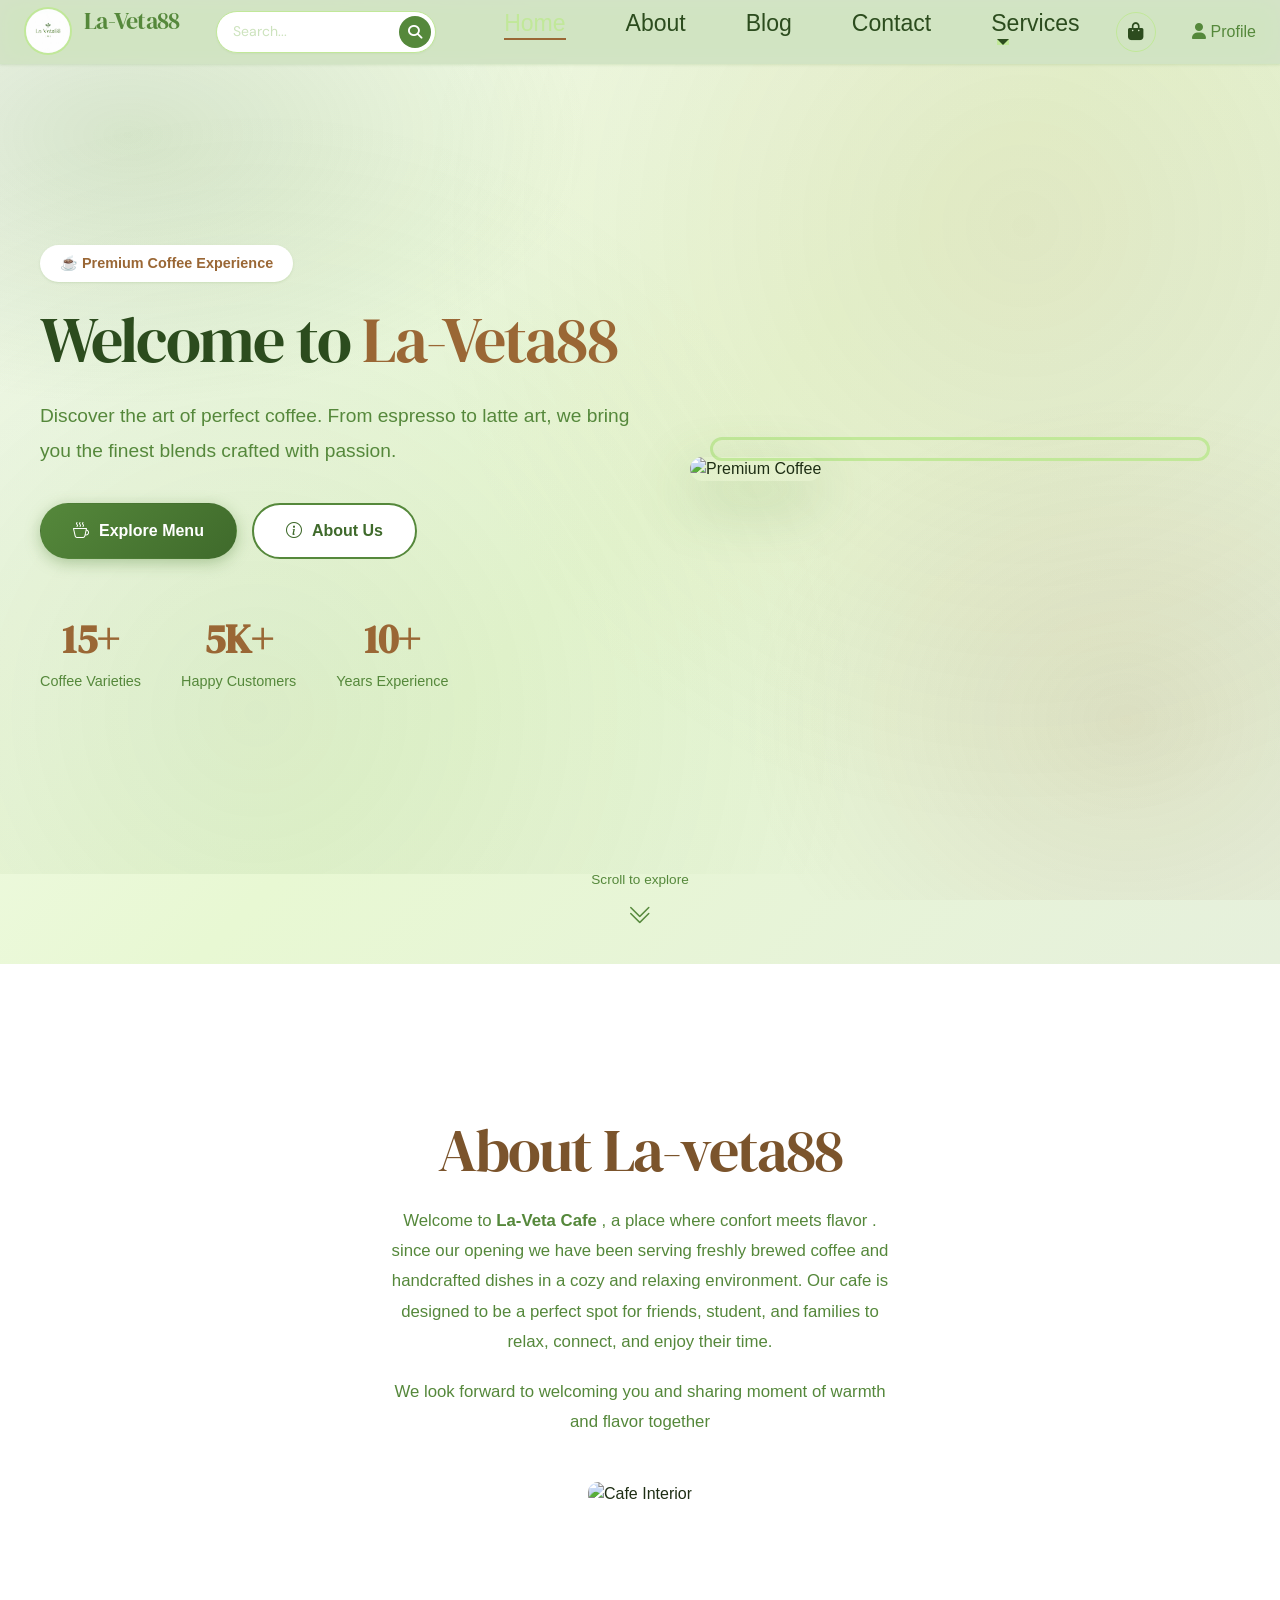
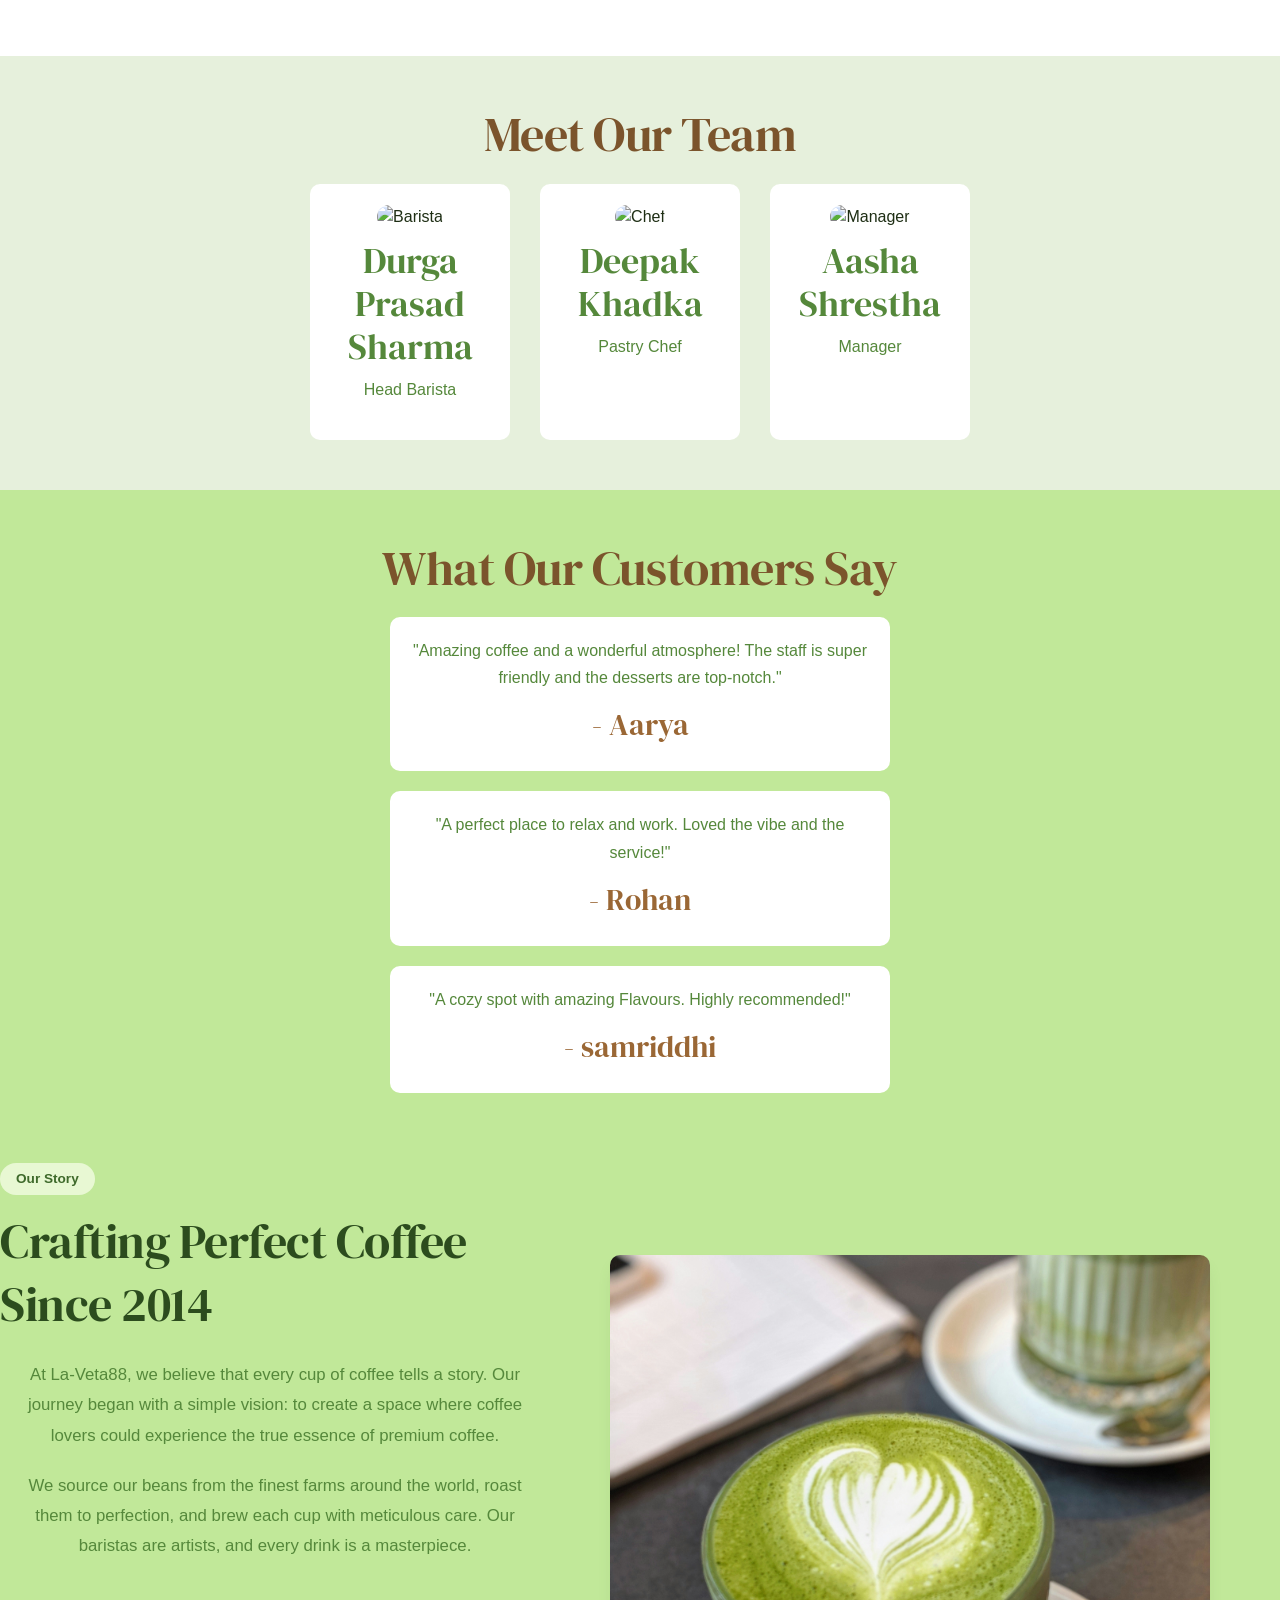
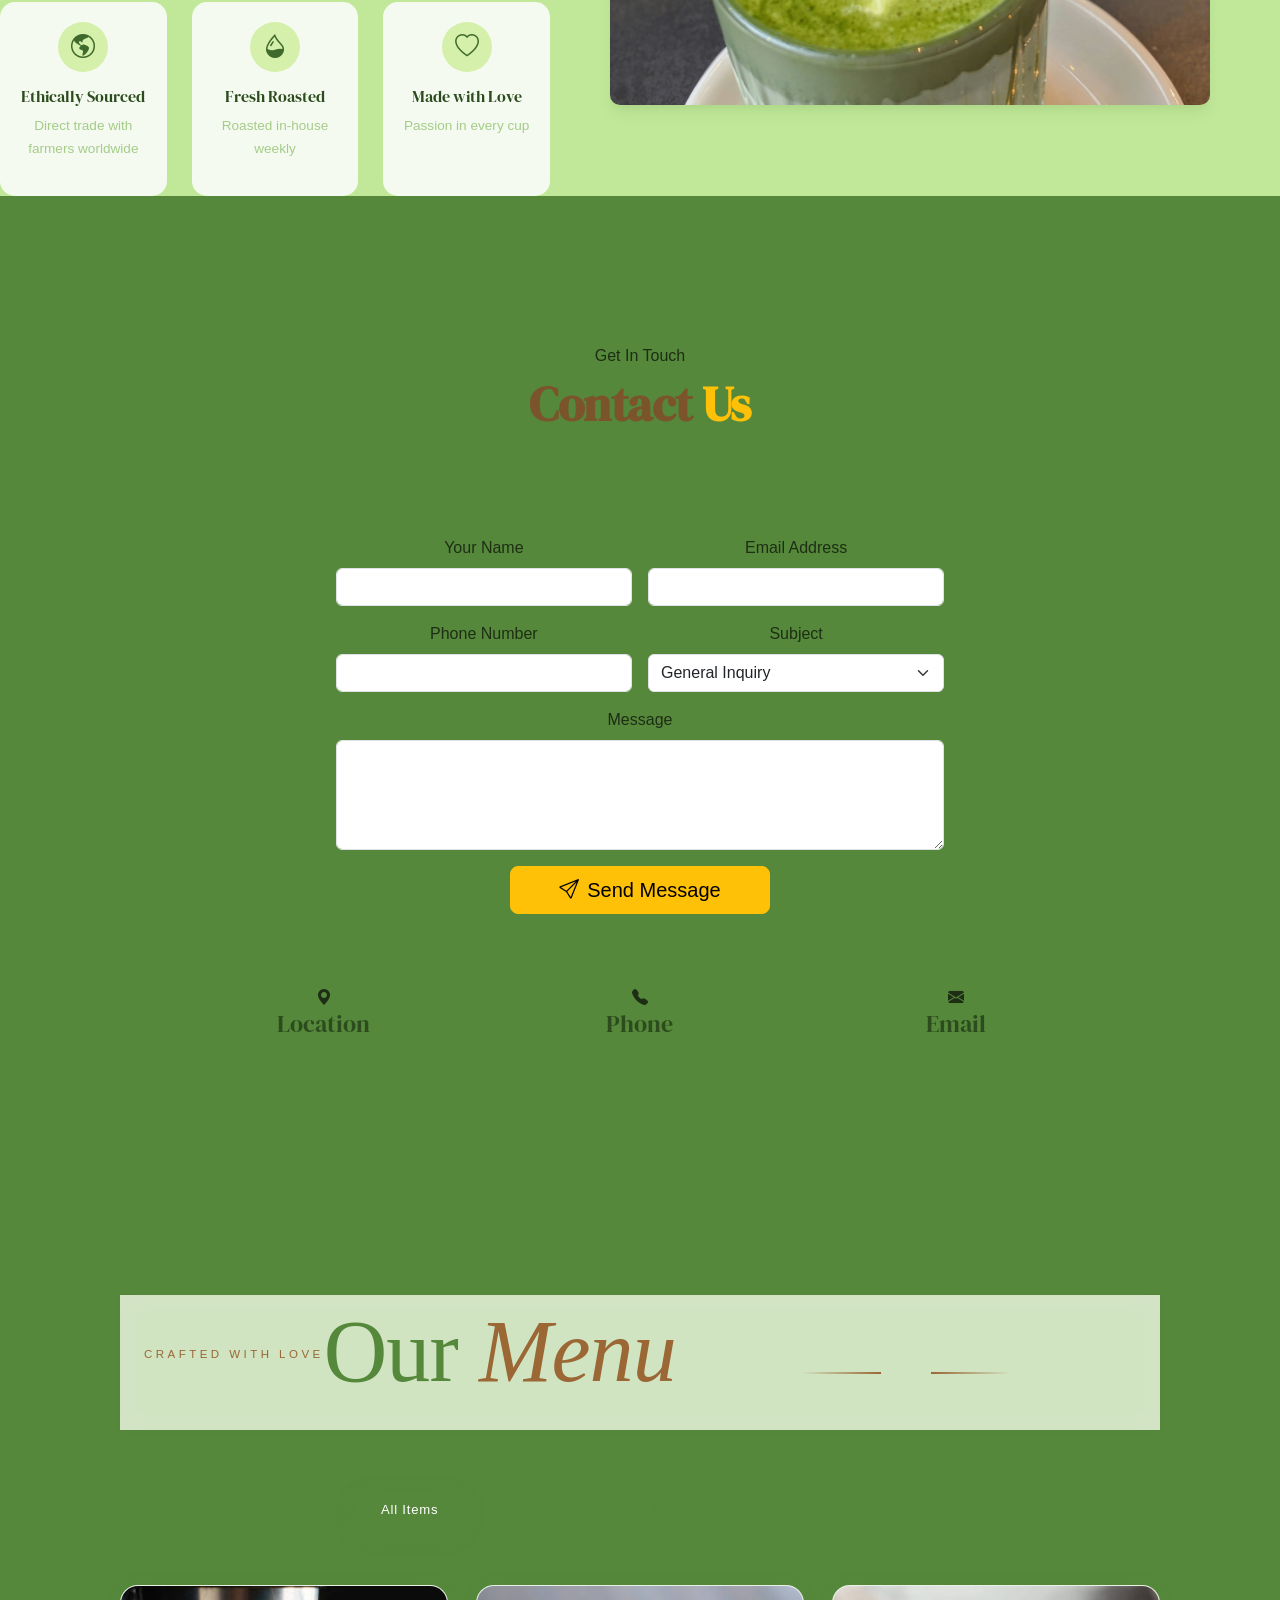
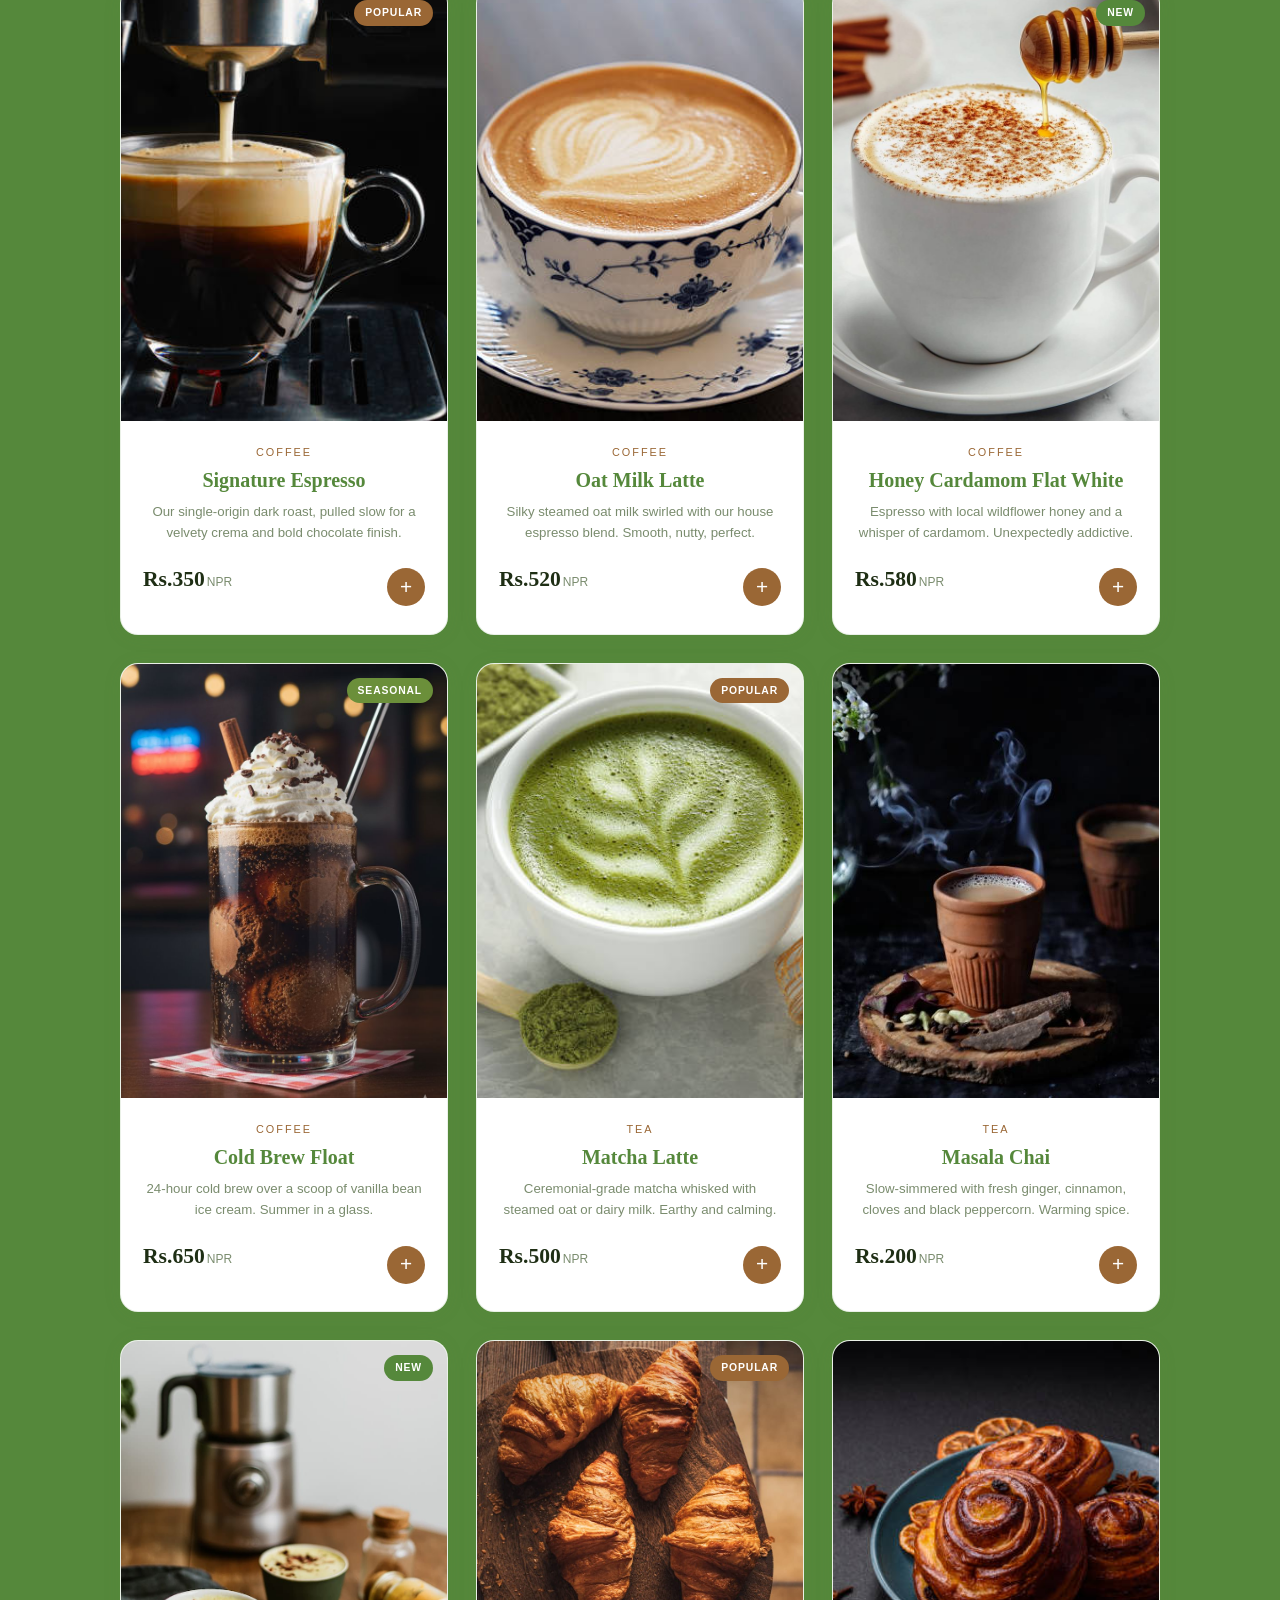
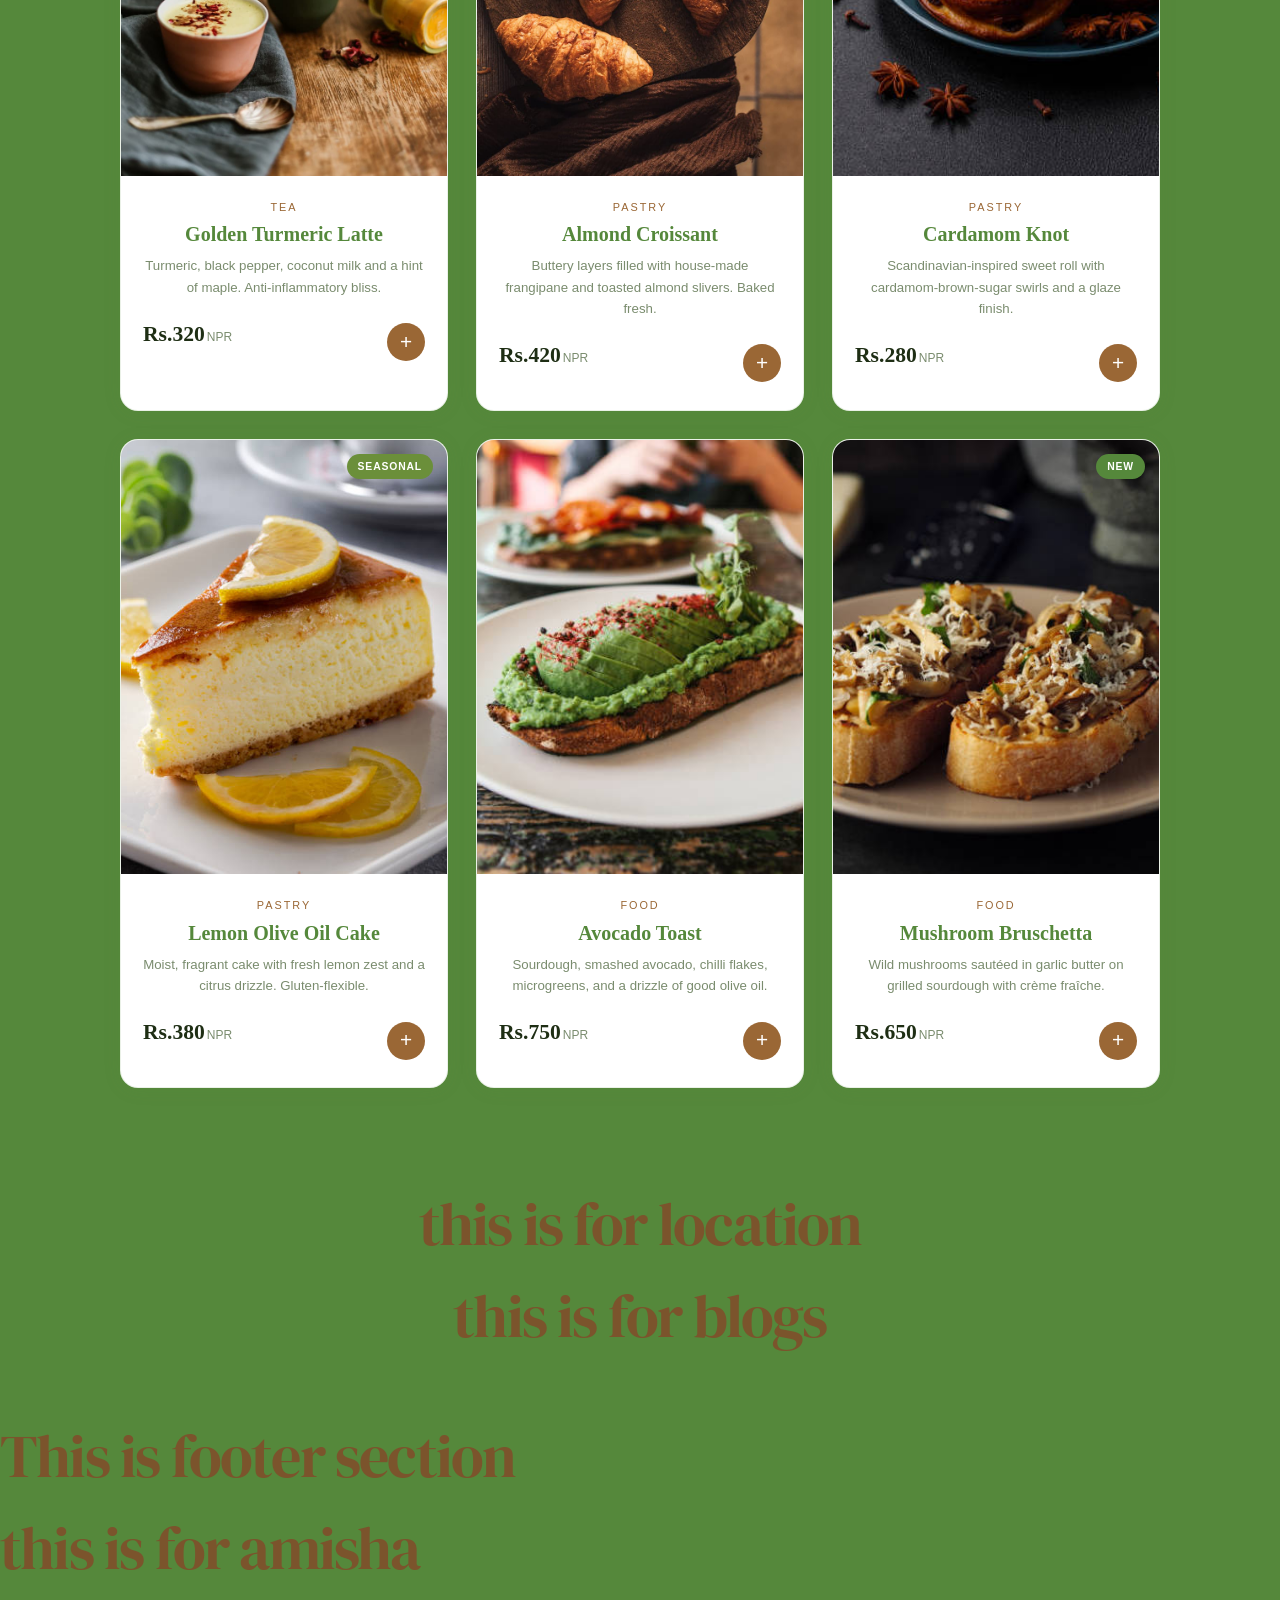
==== index.html @ 302dcb5c "about section updated" ====
<!DOCTYPE html>
<!-- CHANGED BY KILO AI - Document updated with responsive hamburger menu -->
<html lang="en">

<head>
    <meta charset="UTF-8">
    <!-- CHANGED BY KILO AI - Added responsive viewport meta tag -->
    <meta name="viewport" content="width=device-width, initial-scale=1.0">
    <title>La-Veta88.com</title>

    <!-- Bootstrap 5 CSS -->
    <link href="https://cdn.jsdelivr.net/npm/bootstrap@5.3.3/dist/css/bootstrap.min.css" rel="stylesheet">

    <!-- Bootstrap Icons -->
    <link href="https://cdn.jsdelivr.net/npm/bootstrap-icons@1.11.3/font/bootstrap-icons.css" rel="stylesheet">

    <!-- Google Fonts (Roboto & Material Icons) -->
    <link href="https://fonts.googleapis.com/css?family=Roboto:400,700&display=swap" rel="stylesheet">
    <link href="https://fonts.googleapis.com/icon?family=Material+Icons" rel="stylesheet">

    <!-- Font Awesome Icons -->
    <link rel="stylesheet" href="https://cdnjs.cloudflare.com/ajax/libs/font-awesome/6.5.1/css/all.min.css">

    <!-- Custom CSS -->
    <link rel="stylesheet" href="index.css">
    
    <!-- Changed by kilo ai - External JavaScript Files -->
    <script src="hamburger.js" defer></script>
    <script src="main.js" defer></script>
    <script src="cart.js" defer></script>
    <script src="menu.js" defer></script>
    <script src="profile.js" defer></script>
    <script src="contact.js" defer></script>
    <script src="dropdown.js" defer></script>
</head>
<body>
    <!-- CHANGED BY KILO AI - Header section with responsive hamburger menu -->
    <header>
        <!-- this is for header -->
        <div class="logo">
            <button class="re-load" type="button">
                <img src="Untitled design.png" alt="logo">
                <h1>La-Veta88</h1>
            </button>
            <!-- <p>Your Trusted Partner in Quality and Reliability</p> -->
        </div>
        <div class="search-bar">
            <input type="text" placeholder="Search...">
            <button type="submit"><i class="fa-solid fa-magnifying-glass"></i></button>
        </div>
        <div id="hamburger-toggle" class="hamburger" aria-label="Toggle navigation menu" tabindex="0">
            <span class="bar"></span>
            <span class="bar"></span>
            <span class="bar"></span>
        </div>
        
        <!-- Changed by kilo ai - Overlay for mobile navigation -->
        <div id="nav-overlay" class="nav-overlay"></div>
        <!-- 
            [FIX] Bootstrap 5 dropdown for desktop: Show dropdown on hover/focus, and allow for working sub-items.
            - Wrap the nav in a <nav> tag as before.
            - Use 'dropdown' and 'dropdown-menu' classes.
            - Use <a> for toggle with proper data-bs-toggle for mobile (Bootstrap)
         -->
        <!-- CHANGED BY KILO AI - Navigation bar with responsive hamburger menu -->
        <nav id="navigation" class="nav-bar">
            <ul>
                <li><a href="#home">Home</a></li>
                <li><a href="#about">About</a></li>
                <li><a href="#blog">Blog</a></li>
                <li><a href="#contact">Contact</a></li>
                <!-- [CORRECTED DROPDOWN] Show dropdown on hover OR click, as per Bootstrap + custom-->
                <li class="nav-item dropdown">
                    <a class="nav-link dropdown-toggle" href="#" id="servicesDropdown" role="button" data-bs-toggle="dropdown" aria-expanded="false">
                        Services
                    </a>
                    <ul class="dropdown-menu" aria-labelledby="servicesDropdown">
                        <li><a class="dropdown-item" href="#preorder">Pre-order</a></li>
                        <li><a class="dropdown-item" href="#classes">Classes</a></li>
                        <!-- [SUGGESTION] Add more items to dropdown here -->
                        <li><a class="dropdown-item" href="#events">Events</a></li>
                        <li><a class="dropdown-item" href="#consulting">Consulting</a></li>
                    </ul>
                </li>
                <!-- End of corrected dropdown -->
            </ul>
        </nav>
        <!-- CHANGED BY KILO AI - Cart icon in header -->
        <div class="cart-wrapper" id="cart-wrapper">
            <button class="cart-toggle" id="cart-toggle" aria-label="Open cart" type="button">
                <i class="fa-solid fa-bag-shopping"></i>
                <span class="cart-badge" id="cart-badge">0</span>
            </button>
            <!-- Cart Dropdown Panel -->
            <div class="cart-dropdown" id="cart-dropdown">
                <div class="cart-header">
                    <h4><i class="fa-solid fa-bag-shopping"></i> Your Cart</h4>
                    <button class="cart-close" id="cart-close" aria-label="Close cart" type="button">&times;</button>
                </div>
                <div class="cart-items" id="cart-items">
                    <div class="cart-empty" id="cart-empty">
                        <i class="fa-solid fa-mug-hot"></i>
                        <p>Your cart is empty</p>
                        <span>Add items from our menu</span>
                    </div>
                </div>
                <div class="cart-footer" id="cart-footer" style="display:none;">
                    <div class="cart-total">
                        <span>Total</span>
                        <span class="cart-total-price" id="cart-total-price">Rs.0</span>
                    </div>
                    <button class="cart-checkout" id="cart-checkout" type="button">
                        <i class="fa-solid fa-credit-card"></i> Checkout
                    </button>
                </div>
            </div>
        </div>
        <!-- CHANGED BY KILO AI - Profile section in header -->
        <div class="profile">
            <a href="#profile-section"><i class="fa-solid fa-user"></i> Profile</a>
        </div>
    </header>
    <!-- CHANGED BY KILO AI - Profile section with Login/Register tabs -->
     <section class="profile" id="profile-section">
        <div class="profile-container">
            <!-- Tab Switcher -->
            <div class="auth-tabs">
              <button class="auth-tab active" data-tab="login" type="button">Login</button>
              <button class="auth-tab" data-tab="register" type="button">Register</button>
              <div class="auth-tab-indicator"></div>
            </div>

            <!-- Login Form -->
            <form class="profile-form auth-form active" id="login-form" autocomplete="on" data-form="login">
              <h2>Welcome Back</h2>
              <label for="login-email">Email Address</label>
              <input type="email" id="login-email" name="email" required placeholder="Eg: your@email.com" autocomplete="email">
              <label for="login-password">Password</label>
              <input type="password" id="login-password" name="password" required placeholder="Enter your password" autocomplete="current-password">
              <div class="auth-options">
                <label class="remember-me"><input type="checkbox" name="remember"> Remember me</label>
                <a href="#" class="forgot-link">Forgot Password?</a>
              </div>
              <button type="submit" class="btn">Login</button>
              <div class="form-hint">
                Don't have an account?
                <a href="#" class="switch-to-register">Register</a>
              </div>
              <div class="success-message" id="login-success">Login successful! Redirecting...</div>
              <div class="error-message" id="login-error">Invalid email or password.</div>
            </form>

            <!-- Register Form -->
            <form class="profile-form auth-form" id="register-form" autocomplete="on" data-form="register">
              <h2>Create Account</h2>
              <label for="reg-name">Full Name</label>
              <input type="text" id="reg-name" name="name" required placeholder="Eg: Jamie Roberts">
              <label for="reg-email">Email Address</label>
              <input type="email" id="reg-email" name="email" required placeholder="Eg: your@email.com" autocomplete="email">
              <label for="reg-phone">Phone Number</label>
              <input type="tel" id="reg-phone" name="phone" required placeholder="Eg: +1 555 234 6789" pattern="[\d\+\s\-]+" autocomplete="tel">
              <label for="reg-password">Password</label>
              <input type="password" id="reg-password" name="password" required minlength="6" placeholder="Choose a strong password" autocomplete="new-password">
              <div class="auth-options">
                <label class="remember-me"><input type="checkbox" name="terms" required> I agree to the terms and conditions</label>
              </div>
              <button type="submit" class="btn">Register</button>
              <div class="form-hint">
                Already have an account?
                <a href="#" class="switch-to-login">Log In</a>
              </div>
              <div class="success-message" id="register-success">Your details have been submitted!</div>
              <div class="error-message" id="register-error">Sorry, there was a problem sending your details.</div>
            </form>
          </div>
      </section>
    <!-- CHANGED BY KILO AI - Main content area -->
    <main>
        <!-- this is for main section -->
        <!-- CHANGED BY KILO AI - Beautiful Landing Page Hero Section -->
        <section id="home" class="home-section">
            <!-- Hero Container -->
            <div class="hero-container">
                <!-- Background Pattern -->
                <div class="hero-bg-pattern"></div>
                
                <!-- Hero Content -->
                <div class="hero-content">
                    <span class="hero-badge">☕ Premium Coffee Experience</span>
                    <h1 class="hero-title">
                        Welcome to <span class="hero-highlight">La-Veta88</span>
                    </h1>
                    <p class="hero-subtitle">
                        Discover the art of perfect coffee. From espresso to latte art, 
                        we bring you the finest blends crafted with passion.
                    </p>
                    
                    <!-- CTA Buttons -->
                    <div class="hero-buttons">
                        <a href="#menu" class="btn btn-primary-hero">
                            <i class="bi bi-cup-hot"></i> Explore Menu
                        </a>
                        <a href="#about" class="btn btn-secondary-hero">
                            <i class="bi bi-info-circle"></i> About Us
                        </a>
                    </div>
                    
                    <!-- Stats -->
                    <div class="hero-stats">
                        <div class="stat-item">
                            <span class="stat-number">15+</span>
                            <span class="stat-label">Coffee Varieties</span>
                        </div>
                        <div class="stat-item">
                            <span class="stat-number">5K+</span>
                            <span class="stat-label">Happy Customers</span>
                        </div>
                        <div class="stat-item">
                            <span class="stat-number">10+</span>
                            <span class="stat-label">Years Experience</span>
                        </div>
                    </div>
                </div>
                
                <!-- Hero Image -->
                <div class="hero-image">
                    <div class="hero-image-wrapper">
                        <img src="images/expresso.jpg" alt="Premium Coffee" class="hero-coffee-img">
                        <div class="hero-image-decoration"></div>
                    </div>
                </div>
            </div>
            
            <!-- Scroll Indicator -->
            <div class="scroll-indicator">
                <span>Scroll to explore</span>
                <i class="bi bi-chevron-double-down"></i>
            </div>
        </section>

        <!-- CHANGED BY KILO AI - About Section -->
        <section id="about" class="about-section">
          <div class="container">
            <h1>About La-veta88</h1>
            <p class="about-text">
                Welcome to <strong>La-Veta Cafe </strong>, a place where confort meets flavor . since our opening we have been 
                serving freshly brewed coffee and handcrafted dishes  in a cozy and relaxing environment. Our cafe is designed to be a 
                perfect spot for friends, student, and families to relax, connect, and enjoy their time.</p>
            
           <p class="about-text"> We look forward to welcoming you and sharing moment of warmth and flavor together</p><br>


            <div class="about-image">
                <img src="https://img.pikbest.com/wp/202346/interior-renderings-computer-generated-image-of-a-restaurant-and-coffee-shop-with-plants-in-3d-render_9626434.jpg!f305cw" alt="Cafe Interior">
            </div>
        </div>
    </section>

    <!-- TEAM SECTION -->
    <section class="team">
        <div class="container">
            <h2>Meet Our Team</h2>

            <div class="team-members">
                <div class="member">
                    <img src="https://i.ytimg.com/vi/2meaa-wwUbk/maxresdefault.jpg?sqp=-oaymwEmCIAKENAF8quKqQMa8AEB-AH-CYAC0AWKAgwIABABGGUgTCg_MA8=&rs=AOn4CLA5tOru1L2KIAp14FSy1A2ayxqPcA" alt="Barista">
                    <h3 f>Durga Prasad Sharma</h3>
                    <p>Head Barista</p>
                </div>

                <div class="member">
                    <img src="https://i2-prod.liverpoolecho.co.uk/incoming/article27275565.ece/ALTERNATES/s615/0_Nepalese-chef-Deepak-Khadka-and-his-new-resturant-Mt-Everest-on-Wallasey-Road-in-Liscard.jpg" alt="Chef">
                    <h3>Deepak Khadka</h3>
                    <p>Pastry Chef</p>
                </div>

                <div class="member">
                    <img src="https://static.vecteezy.com/system/resources/previews/031/604/436/non_2x/an-asian-woman-entrepreneur-or-barista-working-in-modern-coffee-shop-concept-small-business-photo.jpg" alt="Manager">
                    <h3>Aasha Shrestha</h3>
                    <p>Manager</p>
                </div>
            </div>
        </div>
    </section>

    <!-- REVIEW SECTION -->
    <section class="reviews">
        <div class="container">
            <h2>What Our Customers Say</h2>

            <div class="review-box">
                <p>
                    "Amazing coffee and a wonderful atmosphere! 
                    The staff is super friendly and the desserts are top-notch."
                </p>
                <h4>- Aarya</h4>
            </div>

            <div class="review-box">
                <p>
                    "A perfect place to relax and work. Loved the vibe and the service!"
                </p>
                <h4>- Rohan</h4>
            </div>
            <div class="review-box">
                <p>"A cozy spot with amazing Flavours. Highly recommended!"</p>
                <h4>- samriddhi</h4>
            </div>
        </div>
            <div class="about-container">
                <div class="about-content">
                    <span class="about-badge">Our Story</span>
                    <h2 class="about-title">Crafting Perfect Coffee Since 2014</h2>
                    <p class="about-text">
                        At La-Veta88, we believe that every cup of coffee tells a story. 
                        Our journey began with a simple vision: to create a space where 
                        coffee lovers could experience the true essence of premium coffee.
                    </p>
                    <p class="about-text">
                        We source our beans from the finest farms around the world, 
                        roast them to perfection, and brew each cup with meticulous care. 
                        Our baristas are artists, and every drink is a masterpiece.
                    </p>
                    
                    <!-- Features -->
                    <div class="about-features">
                        <div class="feature-item">
                            <div class="feature-icon">
                                <i class="bi bi-globe-americas"></i>
                            </div>
                            <h4>Ethically Sourced</h4>
                            <p>Direct trade with farmers worldwide</p>
                        </div>
                        <div class="feature-item">
                            <div class="feature-icon">
                                <i class="bi bi-droplet-half"></i>
                            </div>
                            <h4>Fresh Roasted</h4>
                            <p>Roasted in-house weekly</p>
                        </div>
                        <div class="feature-item">
                            <div class="feature-icon">
                                <i class="bi bi-heart"></i>
                            </div>
                            <h4>Made with Love</h4>
                            <p>Passion in every cup</p>
                        </div>
                    </div>
                </div>
                
                <!-- About Image -->
                <div class="about-image">
                    <img src="images/matcha latte.jpg" alt="Coffee Making" class="about-img">
                    <div class="about-decoration"></div>
                </div>
            </div>
            
        </section>
        <link href="https://cdnjs.cloudflare.com/ajax/libs/font-awesome/6.5.0/css/all.min.css" rel="stylesheet">

  <!-- SWIPER -->
  <link rel="stylesheet" href="https://cdn.jsdelivr.net/npm/swiper@11/swiper-bundle.min.css" />



  <!-- BANNERS -->

  <div class="container pb-5" id="categoryCollapseGroup">



    <div class="collapse" id="panaderia" data-bs-parent="#categoryCollapseGroup">

      <div class="category-banner"
        style="background-image:url('https://images.unsplash.com/photo-1509440159596-0249088772ff')">

        <div class="banner-content">

          <div class="row align-items-center">

            <div class="col-lg-7">

              <h2 class="banner-title mb-3">
                Equipos para Panadería
              </h2>

              <p class="banner-text">
                Descubre hornos industriales, amasadoras y vitrinas diseñadas para mejorar
                la producción y calidad en tu panadería.
              </p>

            </div>

            <div class="col-lg-5">

              <div class="product-card position-relative">

                <span class="badge bg-danger">Top</span>

                <div class="overflow-hidden">
                  <img src="https://www.barradas.mx/wp-content/uploads/2025/09/2.1Artboard-3-100.jpg"
                    class="product-image w-100">
                </div>

                <div class="p-4">

                  <h5 class="fw-bold mb-3">
                    Horno de convección Digitop 10 bandejas
                  </h5>

                  <div class="mb-3">
                    <i class="fas fa-star text-warning"></i>
                    <i class="fas fa-star text-warning"></i>
                    <i class="fas fa-star text-warning"></i>
                    <i class="fas fa-star text-warning"></i>
                    <i class="fas fa-star-half-alt text-warning"></i>
                  </div>

                  <p class="text-muted mb-3">
                    Que la experiencia del panadero se refleje en cada pan. El horno de convección Digitop 10 bandejas
                    ofrece una cocción uniforme y eficiente, ideal para panaderías que buscan calidad y productividad.
                  </p>

                  <div class="d-flex justify-content-between align-items-center">

                    <span class="price">$103,299</span>

                    <button class="btn btn-custom px-4 py-2 rounded-pill">
                      Ver producto
                    </button>

                  </div>

                </div>

              </div>

            </div>

          </div>

        </div>

      </div>

    </div>

    <div class="collapse" id="cafeteria" data-bs-parent="#categoryCollapseGroup">

      <div class="category-banner"
        style="background-image:url('https://plus.unsplash.com/premium_photo-1682096860502-ac3cbdc357e3?w=600&auto=format&fit=crop&q=60&ixlib=rb-4.1.0&ixid=M3wxMjA3fDB8MHxzZWFyY2h8MXx8Y2FmZXRlcmlhfGVufDB8fDB8fHww')">

        <div class="banner-content">

          <div class="row align-items-center">

            <div class="col-lg-7">

              <h2 class="banner-title mb-3">
                Equipos para Cafetería
              </h2>

              <p class="banner-text">
                Descubre maquinaria especializada para preparar el mejor café, desde molinillos hasta sistemas de
                servido profesional.
              </p>

            </div>

            <div class="col-lg-5">

              <div class="product-card position-relative">

                <span class="badge bg-danger">Top</span>

                <div class="overflow-hidden">
                  <img
                    src="https://www.barradas.mx/wp-content/uploads/2025/05/Cafetera-automatica-delecta-La-San-Marco-scaled.webp"
                    class="product-image w-100">
                </div>

                <div class="p-4">

                  <h5 class="fw-bold mb-3">
                    Cafetera automática Delecta La San Marco
                  </h5>

                  <div class="mb-3">
                    <i class="fas fa-star text-warning"></i>
                    <i class="fas fa-star text-warning"></i>
                    <i class="fas fa-star text-warning"></i>
                    <i class="fas fa-star text-warning"></i>
                    <i class="fas fa-star-half-alt text-warning"></i>
                  </div>

                  <p class="text-muted mb-3">
                    Que la experiencia del barista se refleje en cada taza. La cafetera automática Delecta La San Marco
                    ofrece una preparación de café de alta calidad, ideal para cafeterías que buscan impresionar a sus
                    clientes con cada servicio.
                  </p>

                  <div class="d-flex justify-content-between align-items-center">

                    <span class="price">$80,299</span>

                    <button class="btn btn-custom px-4 py-2 rounded-pill">
                      Ver producto
                    </button>

                  </div>

                </div>

              </div>

            </div>

          </div>

        </div>

      </div>

    </div>


    <div class="collapse" id="carniceria" data-bs-parent="#categoryCollapseGroup">

      <div class="category-banner"
        style="background-image:url('https://images.unsplash.com/photo-1602491944253-2dabc01a424f?q=80&w=1124&auto=format&fit=crop&ixlib=rb-4.1.0&ixid=M3wxMjA3fDB8MHxwaG90by1wYWdlfHx8fGVufDB8fHx8fA%3D%3D')">

        <div class="banner-content">

          <div class="row align-items-center">

            <div class="col-lg-7">

              <h2 class="banner-title mb-3">
                Equipos para Carnicería
              </h2>

              <p class="banner-text">
                Descubre maquinaria especializada para preparar el mejor carne, desde cortadoras hasta sistemas de
                procesamiento profesional.
              </p>

            </div>

            <div class="col-lg-5">

              <div class="product-card position-relative">

                <span class="badge bg-danger">Top</span>

                <div class="overflow-hidden">
                  <img
                    src="https://www.pronego.mx/home/wp-content/uploads/2025/05/Kacier-Rebanadora-RK-300-275-250-300x300.webp"
                    class="product-image w-100">
                </div>

                <div class="p-4">

                  <h5 class="fw-bold mb-3">
                    Rebanadora Kacier RK-300
                  </h5>

                  <div class="mb-3">
                    <i class="fas fa-star text-warning"></i>
                    <i class="fas fa-star text-warning"></i>
                    <i class="fas fa-star text-warning"></i>
                    <i class="fas fa-star text-warning"></i>
                    <i class="fas fa-star-half-alt text-warning"></i>
                  </div>

                  <p class="text-muted mb-3">
                    Que la experiencia del carnicero se refleje en cada corte. La rebanadora Kacier RK-300 ofrece un
                    corte preciso y eficiente, ideal para carnicerías que buscan calidad y productividad en su servicio.
                  </p>

                  <div class="d-flex justify-content-between align-items-center">

                    <span class="price">$7,599</span>

                    <button class="btn btn-custom px-4 py-2 rounded-pill">
                      Ver producto
                    </button>

                  </div>

                </div>

              </div>

            </div>

          </div>

        </div>

      </div>

    </div>

    <!-- Swiper CSS (loaded via CDN in head) -->
    <script src="https://cdn.jsdelivr.net/npm/bootstrap@5.3.2/dist/js/bootstrap.bundle.min.js"></script>

    <!-- SWIPER -->
    <!-- <script src="https://cdn.jsdelivr.net/npm/swiper@11/swiper-bundle.min.js"></script> -->

        <!-- CHANGED BY KILO AI - Contact section -->
        <section id="contact" class="contact-section py-5">
            <div class="container">
                <div class="text-center mb-5">
                    <span class="section-subtitle">Get In Touch</span>
                    <h2 class="display-5 fw-bold mt-2">Contact <span class="text-warning">Us</span></h2>
                    <p class="lead text-muted mx-auto" style="max-width: 600px;">We'd love to hear from you!</p>
                </div>

                <div class="row g-4">
                    <div class="col-lg-8 mx-auto">
                        <form id="contactForm" class="contact-form" novalidate>
                            <div class="row g-3">
                                <div class="col-md-6">
                                    <label for="name" class="form-label">Your Name</label>
                                    <input type="text" class="form-control" id="name" name="name" required>
                                    <!-- Validation feedback (Bootstrap 5) -->
                                    <div class="invalid-feedback">
                                        Please enter your name.
                                    </div>
                                </div>
                                <div class="col-md-6">
                                    <label for="email" class="form-label">Email Address</label>
                                    <input type="email" class="form-control" id="email" name="email" required>
                                    <div class="invalid-feedback">
                                        Please enter a valid email address.
                                    </div>
                                </div>
                                <div class="col-md-6">
                                    <label for="phone" class="form-label">Phone Number</label>
                                    <input type="tel" class="form-control" id="phone" name="phone">
                                </div>
                                <div class="col-md-6">
                                    <label for="subject" class="form-label">Subject</label>
                                    <select class="form-select" id="subject" name="subject">
                                        <option value="General">General Inquiry</option>
                                        <option value="Reservation">Table Reservation</option>
                                        <option value="Feedback">Feedback</option>
                                    </select>
                                </div>
                                <div class="col-12">
                                    <label for="message" class="form-label">Message</label>
                                    <textarea class="form-control" id="message" name="message" rows="4" required></textarea>
                                    <div class="invalid-feedback">
                                        Please enter your message.
                                    </div>
                                </div>
                                <div class="col-12 text-center">
                                    <button type="submit" class="btn btn-warning btn-lg px-5">
                                        <i class="bi bi-send me-2"></i>Send Message
                                    </button>
                                </div>
                            </div>
                        </form>
                    </div>
                </div>

                <!-- Contact Info Cards -->
                <div class="row g-4 mt-5">
                    <div class="col-md-4">
                        <div class="contact-card text-center">
                            <div class="contact-icon">
                                <i class="bi bi-geo-alt-fill"></i>
                            </div>
                            <h5>Location</h5>
                            <p class="mb-0">New Road, Kathmandu</p>
                            <p>Nepal</p>
                        </div>
                    </div>
                    <div class="col-md-4">
                        <div class="contact-card text-center">
                            <div class="contact-icon">
                                <i class="bi bi-telephone-fill"></i>
                            </div>
                            <h5>Phone</h5>
                            <p class="mb-0">+977 01-1234567</p>
                            <p>+977 9841234567</p>
                        </div>
                    </div>
                    <div class="col-md-4">
                        <div class="contact-card text-center">
                            <div class="contact-icon">
                                <i class="bi bi-envelope-fill"></i>
                            </div>
                            <h5>Email</h5>
                            <p class="mb-0">info@kanchhikhobhatti.com</p>
                            <p>orders@kanchhikhobhatti.com</p>
                        </div>
                    </div>
                </div>
            </div>
        </section>

        <!-- CHANGED BY KILO AI - Menu section -->
        <section id="menu" class="menu-section">
            <div class="menu-inner">

                <header class="menu-header">
                  <span class="menu-eyebrow">Crafted with love</span>
                  <h2 class="menu-title">Our <em>Menu</em></h2>
                  <div class="menu-divider">
                    <span></span>
                    <svg width="18" height="18" viewBox="0 0 24 24" fill="currentColor" aria-hidden="true">
                      <path d="M12 2C6.48 2 2 6.48 2s4.48 10 10 10 10-4.48 10-10S17.52 2 12 2zm-1 14H9V8h2v8zm4 0h-2V8h2v8z"/>
                    </svg>
                    <span></span>
                  </div>
                </header>
            
                <div class="filter-bar" id="filterBar">
                  <button class="filter-btn active" data-filter="all" type="button">All Items</button>
                  <button class="filter-btn" data-filter="coffee" type="button">Coffee</button>
                  <button class="filter-btn" data-filter="tea" type="button">Tea &amp; More</button>
                  <button class="filter-btn" data-filter="pastry" type="button">Pastries</button>
                  <button class="filter-btn" data-filter="food" type="button">Bites</button>
                </div>
            
                <div class="menu-grid" id="menuGrid"></div>
            
              </div>
        </section>
        <section id="location" class="location-section">
            <h1>this is for location</h1>
        </section>
        <!-- blog-section -->
        <section id="blog" class="blog-section">
            <h1>
                this is for blogs
            </h1>
        </section>

        <!-- services-section -->
        <section id="services" class="services-section">

        </section>
    </main>

    <!-- footer-section -->
    <footer>
        <h1>This is footer section</h1>
        <h1>this is for amisha</h1>
    </footer>
    <script src="https://cdn.jsdelivr.net/npm/bootstrap@5.3.3/dist/js/bootstrap.bundle.min.js"></script>
</body>

</html>
---- index.css ----
/* ============================================================
   INDEX.CSS — Full Design System
   Color Theme: Pistachio Bakery Palette
   #C1E899 · #9A6735 · #E6F0DC · #55883B
   ============================================================
   
   CHANGED BY KILO AI - VERSION 1.0
   - Added comprehensive responsive hamburger menu styles
   - Added mobile overlay functionality
   - Added accessibility improvements
   - Added responsive breakpoints for all sections
   ============================================================ */

   @import url('https://fonts.googleapis.com/css2?family=DM+Serif+Display:ital@0;1&family=DM+Sans:opsz,wght@9..40,300;400;500;600&display=swap');

   /* ============================================================
         1. ROOT DESIGN TOKENS — COLORS
         ============================================================ */
   :root {
       /* theme for menu */
       --light-green: #C1E899;
       --brown:       #9A6735;
       --pale-green:  #E6F0DC;
       --dark-green:  #55883B;
       --dark:        #1e2e14;
       --warm-gray:   #7a8c6e;
   
   
       /* --- Core Palette --- */
       --color-lime: #C1E899;
       /* light green — primary accent */
       --color-brown: #9A6735;
       /* warm brown — warm accent / CTA */
       --color-mint: #E6F0DC;
       /* pale mint — backgrounds / surfaces */
       --color-forest: #55883B;
       /* deep green — secondary / headings */
   
       /* --- Extended Shades (auto-derived steps) --- */
       --color-lime-50: #f4fce9;
       --color-lime-100: #e8f8d3;
       --color-lime-200: #d4f0ab;
       --color-lime-300: #C1E899;
       /* base */
       --color-lime-400: #a8d978;
       --color-lime-500: #8dc957;
       --color-lime-600: #72b83a;
   
       --color-brown-50: #fdf6ee;
       --color-brown-100: #f5e3ca;
       --color-brown-200: #e8c597;
       --color-brown-300: #cfa066;
       --color-brown-400: #b88248;
       --color-brown-500: #9A6735;
       /* base */
       --color-brown-600: #7d5028;
       --color-brown-700: #5f3b1d;
   
       --color-mint-50: #ffffff;
       --color-mint-100: #f5faf0;
       --color-mint-200: #E6F0DC;
       /* base */
       --color-mint-300: #d1e4c4;
       --color-mint-400: #bad5a8;
   
       --color-forest-50: #eef5e8;
       --color-forest-100: #cde3bc;
       --color-forest-200: #a4cc88;
       --color-forest-300: #79b25a;
       --color-forest-400: #55883B;
       /* base */
       --color-forest-500: #3f6a2b;
       --color-forest-600: #2c4c1e;
       --color-forest-700: #1a2e11;
   
       /* --- Semantic Color Roles --- */
       --color-primary: var(--color-lime-300);
       --color-primary-hover: var(--color-lime-400);
       --color-primary-active: var(--color-lime-500);
       --color-primary-subtle: var(--color-lime-100);
       --color-primary-fg: var(--color-forest-600);
       /* text on primary bg */
   
       --color-secondary: var(--color-forest-400);
       --color-secondary-hover: var(--color-forest-500);
       --color-secondary-active: var(--color-forest-600);
       --color-secondary-subtle: var(--color-forest-50);
       --color-secondary-fg: #ffffff;
   
       --color-accent: var(--color-brown-500);
       --color-accent-hover: var(--color-brown-600);
       --color-accent-active: var(--color-brown-700);
       --color-accent-subtle: var(--color-brown-100);
       --color-accent-fg: #ffffff;
   
       /* --- Neutral Scale --- */
       --color-neutral-0: #ffffff;
       --color-neutral-50: #f9fafb;
       --color-neutral-100: #f3f4f6;
       --color-neutral-200: #e5e7eb;
       --color-neutral-300: #d1d5db;
       --color-neutral-400: #9ca3af;
       --color-neutral-500: #6b7280;
       --color-neutral-600: #4b5563;
       --color-neutral-700: #374151;
       --color-neutral-800: #1f2937;
       --color-neutral-900: #111827;
       --color-neutral-950: #030712;
   
       /* --- Semantic UI Surfaces --- */
       --color-bg: var(--color-mint-200);
       --color-bg-subtle: var(--color-mint-100);
       --color-bg-raised: #ffffff;
       --color-bg-overlay: rgba(255, 255, 255, 0.90);
       --color-bg-inverse: var(--color-forest-700);
   
       --color-surface: #ffffff;
       --color-surface-muted: var(--color-mint-200);
       --color-surface-overlay: rgba(230, 240, 220, 0.6);
       --color-surface-inverse: var(--color-forest-600);
   
       /* --- Text --- */
       --color-text-primary: var(--color-forest-600);
       --color-text-secondary: var(--color-forest-400);
       --color-text-muted: var(--color-forest-200);
       --color-text-disabled: var(--color-neutral-400);
       --color-text-inverse: #ffffff;
       --color-text-link: var(--color-forest-400);
       --color-text-link-hover: var(--color-brown-500);
   
       /* --- Borders --- */
       --color-border: var(--color-lime-300);
       --color-border-subtle: var(--color-mint-300);
       --color-border-strong: var(--color-forest-300);
       --color-border-focus: var(--color-forest-400);
       --color-border-error: #dc2626;
   
       /* --- Status Colors --- */
       --color-success: var(--color-forest-400);
       --color-success-bg: var(--color-forest-50);
       --color-success-border: var(--color-forest-200);
   
       --color-warning: var(--color-brown-400);
       --color-warning-bg: var(--color-brown-50);
       --color-warning-border: var(--color-brown-200);
   
       --color-error: #dc2626;
       --color-error-bg: #fef2f2;
       --color-error-border: #fca5a5;
   
       --color-info: var(--color-lime-500);
       --color-info-bg: var(--color-lime-50);
       --color-info-border: var(--color-lime-200);
   
       /* --- Overlays & Scrims --- */
       --color-scrim: rgba(42, 61, 28, 0.45);
       --color-scrim-heavy: rgba(42, 61, 28, 0.75);
       --color-highlight: rgba(193, 232, 153, 0.35);
   
       /* ============================================================
           2. TYPOGRAPHY
           ============================================================ */
   
       --font-display: 'DM Serif Display', Georgia, serif;
       --font-body: 'DM Sans', system-ui, sans-serif;
       --font-mono: 'JetBrains Mono', 'Fira Code', monospace;
   
       --font-size-xs: 0.75rem;
       /* 12px */
       --font-size-sm: 0.875rem;
       /* 14px */
       --font-size-base: 1rem;
       /* 16px */
       --font-size-md: 1.125rem;
       /* 18px */
       --font-size-lg: 1.25rem;
       /* 20px */
       --font-size-xl: 1.5rem;
       /* 24px */
       --font-size-2xl: 1.875rem;
       /* 30px */
       --font-size-3xl: 2.25rem;
       /* 36px */
       --font-size-4xl: 3rem;
       /* 48px */
       --font-size-5xl: 3.75rem;
       /* 60px */
       --font-size-6xl: 4.5rem;
       /* 72px */
   
       --font-weight-light: 300;
       --font-weight-regular: 400;
       --font-weight-medium: 500;
       --font-weight-semibold: 600;
       --font-weight-bold: 700;
   
       --line-height-tight: 1.2;
       --line-height-snug: 1.375;
       --line-height-normal: 1.5;
       --line-height-relaxed: 1.7;
       --line-height-loose: 2;
   
       --letter-spacing-tight: -0.03em;
       --letter-spacing-snug: -0.01em;
       --letter-spacing-normal: 0;
       --letter-spacing-wide: 0.04em;
       --letter-spacing-wider: 0.08em;
       --letter-spacing-widest: 0.15em;
   
       /* ============================================================
           3. SPACING SCALE
           ============================================================ */
   
       --space-0: 0;
       --space-px: 1px;
       --space-0-5: 0.125rem;
       /* 2px  */
       --space-1: 0.25rem;
       /* 4px  */
       --space-1-5: 0.375rem;
       /* 6px  */
       --space-2: 0.5rem;
       /* 8px  */
       --space-2-5: 0.625rem;
       /* 10px */
       --space-3: 0.75rem;
       /* 12px */
       --space-4: 1rem;
       /* 16px */
       --space-5: 1.25rem;
       /* 20px */
       --space-6: 1.5rem;
       /* 24px */
       --space-7: 1.75rem;
       /* 28px */
       --space-8: 2rem;
       /* 32px */
       --space-10: 2.5rem;
       /* 40px */
       --space-12: 3rem;
       /* 48px */
       --space-14: 3.5rem;
       /* 56px */
       --space-16: 4rem;
       /* 64px */
       --space-20: 5rem;
       /* 80px */
       --space-24: 6rem;
       /* 96px */
       --space-28: 7rem;
       /* 112px */
       --space-32: 8rem;
       /* 128px */
       --space-40: 10rem;
       /* 160px */
       --space-48: 12rem;
       /* 192px */
       --space-64: 16rem;
       /* 256px */
   
       /* ============================================================
           4. BORDER RADIUS
           ============================================================ */
   
       --radius-none: 0;
       --radius-xs: 0.125rem;
       /* 2px  */
       --radius-sm: 0.25rem;
       /* 4px  */
       --radius-md: 0.5rem;
       /* 8px  */
       --radius-lg: 0.75rem;
       /* 12px */
       --radius-xl: 1rem;
       /* 16px */
       --radius-2xl: 1.5rem;
       /* 24px */
       --radius-3xl: 2rem;
       /* 32px */
       --radius-pill: 9999px;
       --radius-full: 50%;
   
       /* ============================================================
           5. SHADOWS & ELEVATION
           ============================================================ */
   
       --shadow-xs:
           0 1px 2px rgba(85, 136, 59, 0.06);
       --shadow-sm:
           0 1px 3px rgba(85, 136, 59, 0.10),
           0 1px 2px rgba(85, 136, 59, 0.06);
       --shadow-md:
           0 4px 6px -1px rgba(85, 136, 59, 0.12),
           0 2px 4px -2px rgba(85, 136, 59, 0.08);
       --shadow-lg:
           0 10px 15px -3px rgba(85, 136, 59, 0.14),
           0 4px 6px -4px rgba(85, 136, 59, 0.08);
       --shadow-xl:
           0 20px 25px -5px rgba(85, 136, 59, 0.15),
           0 8px 10px -6px rgba(85, 136, 59, 0.10);
       --shadow-2xl:
           0 25px 50px -12px rgba(85, 136, 59, 0.25);
       --shadow-inner:
           inset 0 2px 4px rgba(85, 136, 59, 0.10);
       --shadow-none:
           none;
   
       /* Colored shadows for cards & CTAs */
       --shadow-lime:
           0 8px 24px rgba(193, 232, 153, 0.55);
       --shadow-brown:
           0 8px 24px rgba(154, 103, 53, 0.35);
       --shadow-forest:
           0 8px 24px rgba(85, 136, 59, 0.35);
   
       /* ============================================================
           6. BORDER WIDTHS & STYLES
           ============================================================ */
   
       --border-width-0: 0;
       --border-width-1: 1px;
       --border-width-2: 2px;
       --border-width-4: 4px;
       --border-width-8: 8px;
       --border-style: solid;
   
       /* ============================================================
           7. LAYOUT & GRID
           ============================================================ */
   
       --container-xs: 20rem;
       /* 320px  */
       --container-sm: 38rem;
       /* 608px  */
       --container-md: 48rem;
       /* 768px  */
       --container-lg: 64rem;
       /* 1024px */
       --container-xl: 80rem;
       /* 1280px */
       --container-2xl: 96rem;
       /* 1536px */
       --container-full: 100%;
   
       --grid-cols-1: 1;
       --grid-cols-2: 2;
       --grid-cols-3: 3;
       --grid-cols-4: 4;
       --grid-cols-6: 6;
       --grid-cols-12: 12;
       --grid-gap: var(--space-6);
       --grid-gap-sm: var(--space-4);
       --grid-gap-lg: var(--space-8);
   
       /* ============================================================
           8. TRANSITIONS & ANIMATIONS
           ============================================================ */
   
       --duration-instant: 50ms;
       --duration-fast: 100ms;
       --duration-normal: 200ms;
       --duration-slow: 350ms;
       --duration-slower: 500ms;
       --duration-lazy: 700ms;
   
       --ease-linear: linear;
       --ease-in: cubic-bezier(0.4, 0, 1, 1);
       --ease-out: cubic-bezier(0, 0, 0.2, 1);
       --ease-in-out: cubic-bezier(0.4, 0, 0.2, 1);
       --ease-spring: cubic-bezier(0.34, 1.56, 0.64, 1);
       --ease-bounce: cubic-bezier(0.68, -0.55, 0.27, 1.55);
   
       --transition-base: all var(--duration-normal) var(--ease-in-out);
       --transition-colors: color var(--duration-normal) var(--ease-in-out),
           background-color var(--duration-normal) var(--ease-in-out),
           border-color var(--duration-normal) var(--ease-in-out);
       --transition-opacity: opacity var(--duration-normal) var(--ease-in-out);
       --transition-shadow: box-shadow var(--duration-normal) var(--ease-in-out);
       --transition-transform: transform var(--duration-normal) var(--ease-spring);
   
       /* ============================================================
           9. Z-INDEX LAYERS
           ============================================================ */
   
       --z-base: 0;
       --z-deco: 1;
       --z-above: 10;
       --z-dropdown: 100;
       --z-sticky: 200;
       --z-fixed: 300;
       --z-overlay: 400;
       --z-modal: 500;
       --z-popover: 600;
       --z-toast: 700;
       --z-tooltip: 800;
       --z-cursor: 900;
       --z-top: 9999;
   
       /* ============================================================
           10. COMPONENT TOKENS — NAVBAR
           ============================================================ */
   
       --navbar-height: 4rem;
       --navbar-bg: rgba(230, 240, 220, 0.88);
       --navbar-bg-scrolled: rgba(255, 255, 255, 0.96);
       --navbar-border: var(--color-border-subtle);
       --navbar-shadow: var(--shadow-sm);
       --navbar-backdrop: blur(12px) saturate(180%);
       --navbar-text: var(--color-text-primary);
       --navbar-link-hover-bg: var(--color-primary-subtle);
       --navbar-link-hover-text: var(--color-secondary);
       --navbar-logo-size: 1.75rem;
   
       /* ============================================================
           11. COMPONENT TOKENS — SIDEBAR
           ============================================================ */
   
       --sidebar-width: 16rem;
       --sidebar-width-collapsed: 4rem;
       --sidebar-bg: var(--color-forest-700);
       --sidebar-border: var(--color-forest-600);
       --sidebar-text: var(--color-mint-200);
       --sidebar-icon: var(--color-lime-300);
       --sidebar-item-hover-bg: var(--color-forest-600);
       --sidebar-item-active-bg: var(--color-forest-500);
       --sidebar-item-active-text: var(--color-lime-300);
       --sidebar-header-bg: var(--color-forest-700);
       --sidebar-footer-bg: var(--color-forest-700);
   
       /* ============================================================
           12. COMPONENT TOKENS — BUTTONS
           ============================================================ */
   
       /* Primary */
       --btn-primary-bg: var(--color-primary);
       --btn-primary-bg-hover: var(--color-primary-hover);
       --btn-primary-bg-active: var(--color-primary-active);
       --btn-primary-text: var(--color-primary-fg);
       --btn-primary-border: transparent;
       --btn-primary-shadow: var(--shadow-lime);
   
       /* Secondary */
       --btn-secondary-bg: var(--color-secondary);
       --btn-secondary-bg-hover: var(--color-secondary-hover);
       --btn-secondary-text: var(--color-secondary-fg);
       --btn-secondary-border: transparent;
       --btn-secondary-shadow: var(--shadow-forest);
   
       /* Accent / CTA */
       --btn-accent-bg: var(--color-accent);
       --btn-accent-bg-hover: var(--color-accent-hover);
       --btn-accent-text: var(--color-accent-fg);
       --btn-accent-border: transparent;
       --btn-accent-shadow: var(--shadow-brown);
   
       /* Ghost */
       --btn-ghost-bg: transparent;
       --btn-ghost-bg-hover: var(--color-primary-subtle);
       --btn-ghost-text: var(--color-text-primary);
       --btn-ghost-border: var(--color-border);
   
       /* Outline */
       --btn-outline-bg: transparent;
       --btn-outline-bg-hover: var(--color-secondary);
       --btn-outline-text: var(--color-secondary);
       --btn-outline-text-hover: #ffffff;
       --btn-outline-border: var(--color-secondary);
   
       /* Destructive */
       --btn-danger-bg: var(--color-error);
       --btn-danger-bg-hover: #b91c1c;
       --btn-danger-text: #ffffff;
   
       /* Sizes */
       --btn-height-xs: 1.75rem;
       --btn-height-sm: 2.25rem;
       --btn-height-md: 2.75rem;
       --btn-height-lg: 3.25rem;
       --btn-height-xl: 4rem;
       --btn-padding-x-sm: var(--space-3);
       --btn-padding-x-md: var(--space-5);
       --btn-padding-x-lg: var(--space-7);
       --btn-radius: var(--radius-lg);
       --btn-font-weight: var(--font-weight-semibold);
       --btn-letter-space: var(--letter-spacing-wide);
       --btn-transition: var(--transition-base);
   
       /* ============================================================
           13. COMPONENT TOKENS — FORMS / INPUTS
           ============================================================ */
   
       --input-bg: #ffffff;
       --input-bg-focus: #ffffff;
       --input-bg-disabled: var(--color-neutral-100);
       --input-border: var(--color-border);
       --input-border-hover: var(--color-border-strong);
       --input-border-focus: var(--color-border-focus);
       --input-border-error: var(--color-border-error);
       --input-border-width: var(--border-width-1);
       --input-radius: var(--radius-md);
       --input-height-sm: 2.25rem;
       --input-height-md: 2.75rem;
       --input-height-lg: 3.25rem;
       --input-padding-x: var(--space-4);
       --input-padding-y: var(--space-2-5);
       --input-text: var(--color-text-primary);
       --input-placeholder: var(--color-text-muted);
       --input-label-text: var(--color-text-secondary);
       --input-label-size: var(--font-size-sm);
       --input-label-weight: var(--font-weight-medium);
       --input-helper-text: var(--color-text-muted);
       --input-shadow: var(--shadow-xs);
       --input-shadow-focus: 0 0 0 3px rgba(85, 136, 59, 0.20);
       --input-transition: var(--transition-colors), box-shadow var(--duration-normal) var(--ease-out);
   
       /* ============================================================
           14. COMPONENT TOKENS — CARDS
           ============================================================ */
   
       --card-bg: var(--color-surface);
       --card-bg-hover: var(--color-bg-subtle);
       --card-border: var(--color-border-subtle);
       --card-border-hover: var(--color-border);
       --card-radius: var(--radius-2xl);
       --card-shadow: var(--shadow-md);
       --card-shadow-hover: var(--shadow-xl);
       --card-padding: var(--space-6);
       --card-padding-sm: var(--space-4);
       --card-padding-lg: var(--space-8);
       --card-gap: var(--space-4);
       --card-transition: box-shadow var(--duration-slow) var(--ease-out),
           transform var(--duration-slow) var(--ease-spring),
           border-color var(--duration-normal) var(--ease-in-out);
       --card-hover-lift: translateY(-4px);
   
       /* ============================================================
           15. COMPONENT TOKENS — BADGES & TAGS
           ============================================================ */
   
       --badge-radius: var(--radius-pill);
       --badge-font-size: var(--font-size-xs);
       --badge-font-weight: var(--font-weight-semibold);
       --badge-padding-x: var(--space-2-5);
       --badge-padding-y: var(--space-0-5);
       --badge-letter-space: var(--letter-spacing-wider);
   
       --badge-primary-bg: var(--color-primary-subtle);
       --badge-primary-text: var(--color-primary-fg);
       --badge-secondary-bg: var(--color-secondary-subtle);
       --badge-secondary-text: var(--color-secondary);
       --badge-accent-bg: var(--color-accent-subtle);
       --badge-accent-text: var(--color-accent);
       --badge-success-bg: var(--color-success-bg);
       --badge-success-text: var(--color-success);
       --badge-warning-bg: var(--color-warning-bg);
       --badge-warning-text: var(--color-warning);
       --badge-error-bg: var(--color-error-bg);
       --badge-error-text: var(--color-error);
       --badge-neutral-bg: var(--color-neutral-100);
       --badge-neutral-text: var(--color-neutral-600);
   
       /* ============================================================
           16. COMPONENT TOKENS — MODAL / DIALOG
           ============================================================ */
   
       --modal-bg: var(--color-surface);
       --modal-border: var(--color-border-subtle);
       --modal-radius: var(--radius-3xl);
       --modal-shadow: var(--shadow-2xl);
       --modal-padding: var(--space-8);
       --modal-max-width-sm: 28rem;
       --modal-max-width-md: 40rem;
       --modal-max-width-lg: 56rem;
       --modal-backdrop: var(--color-scrim);
       --modal-header-border: var(--color-border-subtle);
       --modal-footer-border: var(--color-border-subtle);
   
       /* ============================================================
           17. COMPONENT TOKENS — TOAST / ALERT
           ============================================================ */
   
       --toast-bg: var(--color-surface);
       --toast-border: var(--color-border-subtle);
       --toast-radius: var(--radius-xl);
       --toast-shadow: var(--shadow-xl);
       --toast-padding: var(--space-4) var(--space-5);
       --toast-min-width: 20rem;
       --toast-max-width: 28rem;
       --toast-font-size: var(--font-size-sm);
   
       /* ============================================================
           18. COMPONENT TOKENS — TABLE
           ============================================================ */
   
       --table-bg: var(--color-surface);
       --table-border: var(--color-border-subtle);
       --table-radius: var(--radius-xl);
       --table-shadow: var(--shadow-sm);
       --table-head-bg: var(--color-mint-200);
       --table-head-text: var(--color-text-secondary);
       --table-head-font-size: var(--font-size-xs);
       --table-head-weight: var(--font-weight-semibold);
       --table-head-letter: var(--letter-spacing-wider);
       --table-row-hover-bg: var(--color-bg-subtle);
       --table-row-stripe-bg: rgba(193, 232, 153, 0.12);
       --table-cell-padding-x: var(--space-5);
       --table-cell-padding-y: var(--space-4);
       --table-divider: var(--color-border-subtle);
   
       /* ============================================================
           19. COMPONENT TOKENS — TABS
           ============================================================ */
   
       --tab-bg: transparent;
       --tab-text: var(--color-text-muted);
       --tab-text-hover: var(--color-text-secondary);
       --tab-text-active: var(--color-secondary);
       --tab-border-active: var(--color-secondary);
       --tab-border-width: 2px;
       --tab-indicator-bg: var(--color-primary);
       --tab-padding-x: var(--space-4);
       --tab-padding-y: var(--space-2-5);
       --tab-radius: var(--radius-md);
       --tab-font-weight: var(--font-weight-medium);
   
       /* ============================================================
           20. COMPONENT TOKENS — PROGRESS / LOADER
           ============================================================ */
   
       --progress-bg: var(--color-mint-300);
       --progress-fill: var(--color-secondary);
       --progress-height: 0.5rem;
       --progress-radius: var(--radius-pill);
       --progress-striped-opacity: 0.15;
       --spinner-color: var(--color-secondary);
       --spinner-track: var(--color-border);
       --spinner-size-sm: 1.25rem;
       --spinner-size-md: 2rem;
       --spinner-size-lg: 3rem;
       --spinner-width: 2px;
   
       /* ============================================================
           21. COMPONENT TOKENS — TOOLTIP
           ============================================================ */
   
       --tooltip-bg: var(--color-forest-700);
       --tooltip-text: #ffffff;
       --tooltip-radius: var(--radius-md);
       --tooltip-padding-x: var(--space-3);
       --tooltip-padding-y: var(--space-2);
       --tooltip-font-size: var(--font-size-xs);
       --tooltip-shadow: var(--shadow-lg);
       --tooltip-max-width: 18rem;
       --tooltip-arrow-size: 6px;
   
       /* ============================================================
           22. COMPONENT TOKENS — AVATAR
           ============================================================ */
   
       --avatar-size-xs: 1.5rem;
       --avatar-size-sm: 2rem;
       --avatar-size-md: 2.5rem;
       --avatar-size-lg: 3.5rem;
       --avatar-size-xl: 5rem;
       --avatar-bg: var(--color-primary);
       --avatar-text: var(--color-primary-fg);
       --avatar-border: #ffffff;
       --avatar-border-width: 2px;
       --avatar-radius: var(--radius-full);
       --avatar-font-weight: var(--font-weight-semibold);
   
       /* ============================================================
           23. COMPONENT TOKENS — HEADER / HERO
           ============================================================ */
   
       --hero-bg: var(--color-forest-700);
       --hero-text: #ffffff;
       --hero-accent: var(--color-lime-300);
       --hero-subtext: var(--color-mint-200);
       --hero-min-height: 80vh;
       --hero-overlay: linear-gradient(135deg,
               var(--color-forest-700) 0%,
               var(--color-forest-500) 60%,
               var(--color-lime-500) 100%);
   
       /* ============================================================
           24. COMPONENT TOKENS — FOOTER
           ============================================================ */
   
       --footer-bg: var(--color-forest-700);
       --footer-text: var(--color-mint-200);
       --footer-text-muted: var(--color-forest-300);
       --footer-link: var(--color-lime-300);
       --footer-link-hover: var(--color-lime-400);
       --footer-border: var(--color-forest-600);
       --footer-logo-filter: brightness(0) invert(1);
   
       /* ============================================================
           25. COMPONENT TOKENS — SCROLLBAR
           ============================================================ */
   
       --scrollbar-width: 6px;
       --scrollbar-track: var(--color-mint-200);
       --scrollbar-thumb: var(--color-lime-400);
       --scrollbar-thumb-hover: var(--color-forest-300);
       --scrollbar-radius: var(--radius-pill);
   
       /* ============================================================
           26. GRADIENTS
           ============================================================ */
   
       --gradient-lime: linear-gradient(135deg, var(--color-lime-200), var(--color-lime-400));
       --gradient-forest: linear-gradient(135deg, var(--color-forest-300), var(--color-forest-600));
       --gradient-earthy: linear-gradient(135deg, var(--color-brown-300), var(--color-brown-600));
       --gradient-hero: linear-gradient(160deg, var(--color-forest-700) 0%, var(--color-forest-500) 45%, var(--color-lime-400) 100%);
       --gradient-card: linear-gradient(145deg, rgba(255, 255, 255, 0.9), rgba(230, 240, 220, 0.5));
       --gradient-page: radial-gradient(ellipse at 30% 20%, rgba(193, 232, 153, 0.3) 0%, transparent 60%),
           radial-gradient(ellipse at 75% 80%, rgba(85, 136, 59, 0.15) 0%, transparent 55%),
           var(--color-bg);
       --gradient-mesh: radial-gradient(at 20% 20%, rgba(193, 232, 153, 0.4) 0px, transparent 50%),
           radial-gradient(at 80% 80%, rgba(85, 136, 59, 0.25) 0px, transparent 50%),
           radial-gradient(at 50% 10%, rgba(154, 103, 53, 0.15) 0px, transparent 50%);
   
       /* ============================================================
           27. BREAKPOINTS (reference only — use in media queries)
           ============================================================
      
        xs:   320px
        sm:   480px
        md:   768px
        lg:   1024px
        xl:   1280px
        2xl:  1536px
      
        ============================================================ */
   
       /* ============================================================
           28. MISC TOKENS
           ============================================================ */
   
       --focus-ring: 0 0 0 3px rgba(85, 136, 59, 0.30);
       --focus-ring-offset: 2px;
       --selection-bg: var(--color-primary);
       --selection-text: var(--color-primary-fg);
       --placeholder-opacity: 0.55;
       --disabled-opacity: 0.45;
       --skeleton-from: var(--color-mint-200);
       --skeleton-to: var(--color-lime-100);
   }
   
   /* ============================================================
         BASE RESET & GLOBAL STYLES
         ============================================================ */
   
   *,
   *::before,
   *::after {
       box-sizing: border-box;
       margin: 0;
       padding: 0;
   }
   
   html {
       scroll-behavior: smooth;
       -webkit-text-size-adjust: 100%;
       text-rendering: optimizeLegibility;
       -webkit-font-smoothing: antialiased;
       -moz-osx-font-smoothing: grayscale;
   }
   
   body {
       font-family: var(--font-body);
       font-size: var(--font-size-base);
       font-weight: var(--font-weight-regular);
       line-height: var(--line-height-normal);
       color: var(--color-text-primary);
       background: var(--gradient-page);
       background-color: var(--color-bg);
       min-height: 100vh;
   }
   
   ::selection {
       background-color: var(--selection-bg);
       color: var(--selection-text);
   }
   
   /* ============================================================
         SCROLLBAR (webkit)
         ============================================================ */
   
   ::-webkit-scrollbar {
       width: var(--scrollbar-width);
       height: var(--scrollbar-width);
   }
   
   ::-webkit-scrollbar-track {
       background: var(--scrollbar-track);
       border-radius: var(--scrollbar-radius);
   }
   
   ::-webkit-scrollbar-thumb {
       background: var(--scrollbar-thumb);
       border-radius: var(--scrollbar-radius);
   }
   
   ::-webkit-scrollbar-thumb:hover {
       background: var(--scrollbar-thumb-hover);
   }
   
   /* ============================================================
         FOCUS VISIBLE
         ============================================================ */
   
   :focus-visible {
       outline: 2px solid var(--color-border-focus);
       outline-offset: var(--focus-ring-offset);
       border-radius: var(--radius-sm);
   }
   
   /* ============================================================
         TYPOGRAPHY UTILITIES
         ============================================================ */
   
   h1,
   h2,
   h3,
   h4,
   h5,
   h6 {
       font-family: var(--font-display);
       color: var(--color-text-primary);
       line-height: var(--line-height-tight);
   }
   
   h1 {
       font-size: var(--font-size-5xl);
       letter-spacing: var(--letter-spacing-tight);
   }
   
   h2 {
       font-size: var(--font-size-4xl);
       letter-spacing: var(--letter-spacing-snug);
   }
   
   h3 {
       font-size: var(--font-size-3xl);
   }
   
   h4 {
       font-size: var(--font-size-2xl);
   }
   
   h5 {
       font-size: var(--font-size-xl);
   }
   
   h6 {
       font-size: var(--font-size-lg);
   }
   
   p {
       line-height: var(--line-height-relaxed);
       color: var(--color-text-secondary);
   }
   
   a {
       color: var(--color-text-link);
       text-decoration: none;
       transition: var(--transition-colors);
   }
   
   a:hover {
       color: var(--color-text-link-hover);
       text-decoration: underline;
   }
   
   code,
   kbd,
   samp,
   pre {
       font-family: var(--font-mono);
       font-size: 0.9em;
   }
   
   code {
       background: var(--color-mint-200);
       color: var(--color-forest-500);
       padding: var(--space-0-5) var(--space-1-5);
       border-radius: var(--radius-sm);
   }
   
   /* ============================================================
         SKELETON LOADER ANIMATION
         ============================================================ */
   
   @keyframes skeleton-pulse {
   
       0%,
       100% {
           background-color: var(--skeleton-from);
       }
   
       50% {
           background-color: var(--skeleton-to);
       }
   }
   
   .skeleton {
       animation: skeleton-pulse 1.6s ease-in-out infinite;
       border-radius: var(--radius-md);
   }
   
   /* ============================================================
         SPINNER ANIMATION
         ============================================================ */
   
   @keyframes spin {
       to {
           transform: rotate(360deg);
       }
   }
   
   /* ============================================================
         FADE-IN PAGE ANIMATION
         ============================================================ */
   
   @keyframes fade-in-up {
       from {
           opacity: 0;
           transform: translateY(16px);
       }
   
       to {
           opacity: 1;
           transform: translateY(0);
       }
   }
   
   .fade-in-up {
       animation: fade-in-up var(--duration-slow) var(--ease-out) both;
   }
   
   body.fade-in-up [data-fade-in-up] {
       animation: fade-in-up var(--duration-slow) var(--ease-out) both;
   }
   
   /* ============================================================
      CHANGED BY KILO AI - HEADER STYLES
      ============================================================ */
   
   header {
       justify-content: space-between;
       border: none;
       border-bottom: var(--border-width-1) solid var(--color-border-subtle);
       padding: 0 var(--space-6);
       height: var(--navbar-height);
       display: flex;
       position: sticky;
       top: 0;
       z-index: var(--z-sticky);
       align-items: center;
       background-color: var(--navbar-bg);
       backdrop-filter: var(--navbar-backdrop);
       -webkit-backdrop-filter: var(--navbar-backdrop);
       box-shadow: var(--navbar-shadow);
       transition: background-color var(--duration-normal) var(--ease-in-out),
                   box-shadow var(--duration-normal) var(--ease-in-out);
   }
   
   
   /* scrolled state — toggled by JS */
   header.scrolled {
       background-color: var(--navbar-bg-scrolled);
       box-shadow: var(--shadow-md);
   }
   
   header .logo {
       display: flex;
       align-items: center;
       gap: var(--space-3);
       flex-shrink: 0;
   }
   
   header .logo button.re-load {
       border: none;
       background: transparent;
       cursor: pointer;
       display: flex;
       align-items: center;
       gap: var(--space-3);
       padding: 0;
       transition: opacity var(--duration-normal) var(--ease-in-out);
   }
   
   header .logo button.re-load:hover {
       opacity: 0.85;
   }
   
   header .logo button.re-load h1 {
       font-family: var(--font-display);
       font-size: var(--font-size-xl);
       color: var(--color-secondary);
       letter-spacing: var(--letter-spacing-tight);
       white-space: nowrap;
   }
   
   header .logo img {
       width: 3rem;
       height: 3rem;
       border-radius: var(--radius-full);
       object-fit: cover;
       border: 2px solid var(--color-border);
       transition: border-color var(--duration-normal) var(--ease-in-out);
   }
   
   header .logo img:hover {
       border-color: var(--color-secondary);
   }
   .search-bar {
       display: flex;
       align-items: center;
       background-color: var(--color-surface);
       border: var(--border-width-1) solid var(--color-border);
       border-radius: var(--radius-pill);
       padding: var(--space-1) var(--space-1) var(--space-1) var(--space-4);
       gap: var(--space-2);
       transition: var(--transition-colors),
                   box-shadow var(--duration-normal) var(--ease-out),
                   width var(--duration-slow) var(--ease-spring);
       width: 220px;
       box-shadow: var(--shadow-xs);
   }
   .search-bar:focus-within {
       border-color: var(--color-border-focus);
       box-shadow: var(--input-shadow-focus);
       width: 280px;
   }
   
   .search-bar input {
       border: none;
       outline: none;
       background: transparent;
       font-family: var(--font-body);
       font-size: var(--font-size-sm);
       color: var(--color-text-primary);
       width: 100%;
   }
   .search-bar input::placeholder {
       color: var(--color-text-muted);
       opacity: var(--placeholder-opacity);
   }
   
   .search-bar button {
       background-color: var(--color-secondary);
       border: none;
       cursor: pointer;
       color: #ffffff;
       width: 2rem;
       height: 2rem;
       border-radius: var(--radius-pill);
       display: flex;
       align-items: center;
       justify-content: center;
       flex-shrink: 0;
       font-size: var(--font-size-sm);
       transition: background-color var(--duration-normal) var(--ease-in-out),
                   transform var(--duration-fast) var(--ease-spring);
   }
   
   .search-bar button:hover {
       background-color: var(--color-accent);
       transform: scale(1.08);
   }
   
   .search-bar button:active {
       transform: scale(0.95);
   }
   /* ============================================================
      HAMBURGER BUTTON
      ============================================================ */
   
      .hamburger {
       display: none;
       flex-direction: column;
       justify-content: center;
       align-items: center;
       gap: 5px;
       width: 2.5rem;
       height: 2.5rem;
       border-radius: var(--radius-md);
       cursor: pointer;
       background: transparent;
       border: var(--border-width-1) solid var(--color-border);
       padding: var(--space-1-5);
       transition: background-color var(--duration-normal) var(--ease-in-out),
                   border-color var(--duration-normal) var(--ease-in-out);
   }
   
   .hamburger:hover {
       background-color: var(--color-primary-subtle);
       border-color: var(--color-border-strong);
   }
   
   .hamburger:focus-visible {
       outline: 2px solid var(--color-border-focus);
       outline-offset: 2px;
   }
   
   .hamburger .bar {
       display: block;
       width: 100%;
       height: 2px;
       background-color: var(--color-text-primary);
       border-radius: var(--radius-pill);
       transition: transform var(--duration-slow) var(--ease-spring),
                   opacity var(--duration-normal) var(--ease-in-out),
                   width var(--duration-slow) var(--ease-spring);
       transform-origin: center;
   }
   
   /* Hamburger → X animation */
   .hamburger.open .bar:nth-child(1) {
       transform: translateY(7px) rotate(45deg);
   }
   
   .hamburger.open .bar:nth-child(2) {
       opacity: 0;
       width: 0;
   }
   
   .hamburger.open .bar:nth-child(3) {
       transform: translateY(-7px) rotate(-45deg);
   }
   
   header .nav-bar {
       /* gap: 30px; */
       display: flex;
       /* display: none; */
       align-items: center;
       gap: 10px;
       margin-top: 0;
       font-size: 1.2em;
   }
   
   header .nav-bar ul {
       text-decoration: none;
       display: flex;
       align-items: center;
       gap: 60px;
       margin-top: 0;
       font-size: 1.2em;
       list-style: none;
   }
   
   /* Fix "double underline" issue:
    * - Only create the underline by ::after, not by text-decoration.
    * - On hover, do NOT use text-decoration: underline for nav links, only let the ::after run the underline animation.
    * - Make sure all a in nav use text-decoration: none and manage all underline indication via ::after only.
    * - Fix potential wrong variable usage for color.
   */
   
   header .nav-bar ul li a {
       text-decoration: none;
       color: var(--color-text-primary); /* use correct color variable */
       position: relative;
   }
   
   header .nav-bar ul li a:hover {
       color: var(--color-primary);
       transition: color 0.3s ease;
       /* Removed text-decoration: underline to avoid double underline */
   }
   
   /* Style for active link text */
   header .nav-bar ul li a.active {
       color: var(--color-primary);
   }
   
   /* Animated underline for all nav links (default hidden) */
   header .nav-bar ul li a::after {
       content: '';
       display: block;
       width: 0;
       height: 2px;
       background-color: var(--color-lime);
       margin-top: 5px;
       transition: width 0.3s ease, background-color 0.3s;
       position: absolute;
       left: 0;
       bottom: -4px;
       pointer-events: none;
   }
   
   /* Show lime underline on hover */
   header .nav-bar ul li a:hover::after {
       width: 100%;
       background-color: var(--color-lime);
   }
   
   /* For active, show brown underline instead, and full width */
   header .nav-bar ul li a.active::after {
       width: 100%;
       background-color: var(--color-brown);
   }
   
   /* Remove weird default underline for active links as well (redundant but safe) */
   header .nav-bar ul li a.active,
   header .nav-bar ul li a:active {
       text-decoration: none !important; /* strong reset */
   }
   
   /* Responsive fix for search-bar expand */
   @media (max-width: 480px) {
       .search-bar:focus-within {
           width: 100%;
       }
   }
   header .nav-bar .dropdown-menu {
       display: none;        /* NOT flex */
       flex-direction: unset;
       gap: 0;
       background-color: var(--color-surface);
       border: var(--border-width-1) solid var(--color-border-subtle);
       border-radius: var(--radius-xl);
       box-shadow: var(--shadow-lg);
       padding: var(--space-2);
       margin-top: var(--space-2);
       min-width: 10rem;
   }
   
   header .nav-bar .dropdown-menu li {
       width: 100%;
   }
   
   header .nav-bar .dropdown-item {
       display: block;
       width: 100%;
       font-family: var(--font-body);
       font-size: var(--font-size-sm);
       color: var(--color-text-primary);
       padding: var(--space-2) var(--space-4);
       border-radius: var(--radius-md);
       transition: var(--transition-colors);
       text-decoration: none;
       background: none;
   }
   
   header .nav-bar .dropdown-item:hover {
       text-decoration: none;
       transition: var(--transition-colors);
       display: block;
       width: 100%;
       background-color: var(--color-primary-subtle);
       color: var(--color-secondary);
    }

    /* ============================================================
       Created by Kilo — CART SYSTEM STYLES
       ============================================================ */

    .cart-wrapper {
        position: relative;
        display: flex;
        align-items: center;
    }

    .cart-toggle {
        position: relative;
        background: transparent;
        border: var(--border-width-1) solid var(--color-border);
        border-radius: var(--radius-full);
        width: 2.5rem;
        height: 2.5rem;
        display: flex;
        align-items: center;
        justify-content: center;
        cursor: pointer;
        color: var(--color-text-primary);
        font-size: 1.1rem;
        transition: background-color var(--duration-normal) var(--ease-in-out),
                    border-color var(--duration-normal) var(--ease-in-out),
                    transform var(--duration-fast) var(--ease-spring);
    }

    .cart-toggle:hover {
        background-color: var(--color-primary-subtle);
        border-color: var(--color-border-strong);
        transform: scale(1.08);
    }

    .cart-toggle:active {
        transform: scale(0.95);
    }

    .cart-badge {
        display: none;
        align-items: center;
        justify-content: center;
        position: absolute;
        top: -6px;
        right: -6px;
        background: var(--color-accent);
        color: #fff;
        font-size: 0.65rem;
        font-weight: 700;
        min-width: 1.2rem;
        height: 1.2rem;
        border-radius: var(--radius-pill);
        padding: 0 4px;
        line-height: 1;
        box-shadow: 0 2px 6px rgba(154, 103, 53, 0.35);
        transition: transform var(--duration-fast) var(--ease-bounce);
    }

    .cart-badge.pulse {
        animation: cart-pulse 0.4s var(--ease-bounce);
    }

    @keyframes cart-pulse {
        0%   { transform: scale(1); }
        50%  { transform: scale(1.4); }
        100% { transform: scale(1); }
    }

    /* Cart Dropdown Panel */
    .cart-dropdown {
        position: absolute;
        top: calc(100% + 12px);
        right: 0;
        width: 360px;
        max-height: 70vh;
        background: var(--color-surface, #fff);
        border: var(--border-width-1) solid var(--color-border-subtle);
        border-radius: var(--radius-2xl);
        box-shadow: var(--shadow-2xl);
        display: flex;
        flex-direction: column;
        opacity: 0;
        visibility: hidden;
        transform: translateY(-8px) scale(0.97);
        transform-origin: top right;
        transition: opacity var(--duration-normal) var(--ease-out),
                    visibility var(--duration-normal) var(--ease-out),
                    transform var(--duration-slow) var(--ease-spring);
        z-index: var(--z-popover);
        overflow: hidden;
    }

    .cart-dropdown.open {
        opacity: 1;
        visibility: visible;
        transform: translateY(0) scale(1);
    }

    /* Cart Header */
    .cart-header {
        display: flex;
        align-items: center;
        justify-content: space-between;
        padding: var(--space-4) var(--space-5);
        border-bottom: var(--border-width-1) solid var(--color-border-subtle);
        background: linear-gradient(135deg, var(--color-mint-100) 0%, var(--color-mint-200) 100%);
    }

    .cart-header h4 {
        font-family: var(--font-display);
        font-size: var(--font-size-lg);
        color: var(--color-forest-500);
        margin: 0;
        display: flex;
        align-items: center;
        gap: var(--space-2);
    }

    .cart-header h4 i {
        color: var(--color-accent);
        font-size: 0.9em;
    }

    .cart-close {
        background: transparent;
        border: none;
        font-size: 1.6rem;
        line-height: 1;
        color: var(--color-text-muted);
        cursor: pointer;
        padding: 2px 6px;
        border-radius: var(--radius-md);
        transition: color var(--duration-fast), background var(--duration-fast);
    }

    .cart-close:hover {
        color: var(--color-error);
        background: var(--color-error-bg);
    }

    /* Cart Items List */
    .cart-items {
        flex: 1;
        overflow-y: auto;
        padding: var(--space-3) var(--space-4);
        scrollbar-width: thin;
        scrollbar-color: var(--color-lime-300) transparent;
    }

    .cart-empty {
        display: flex;
        flex-direction: column;
        align-items: center;
        justify-content: center;
        padding: var(--space-10) var(--space-4);
        color: var(--color-text-muted);
        text-align: center;
    }

    .cart-empty i {
        font-size: 2.5rem;
        margin-bottom: var(--space-3);
        color: var(--color-lime-300);
        opacity: 0.6;
    }

    .cart-empty p {
        font-family: var(--font-display);
        font-size: var(--font-size-md);
        color: var(--color-text-secondary);
        margin-bottom: var(--space-1);
    }

    .cart-empty span {
        font-size: var(--font-size-sm);
        color: var(--color-text-muted);
    }

    /* Single Cart Item */
    .cart-item {
        display: flex;
        align-items: center;
        gap: var(--space-3);
        padding: var(--space-3) 0;
        border-bottom: var(--border-width-1) solid var(--color-border-subtle);
        animation: cart-item-in var(--duration-slow) var(--ease-out) both;
    }

    @keyframes cart-item-in {
        from { opacity: 0; transform: translateX(12px); }
        to   { opacity: 1; transform: translateX(0); }
    }

    .cart-item:last-of-type {
        border-bottom: none;
    }

    .cart-item-img {
        width: 48px;
        height: 48px;
        border-radius: var(--radius-lg);
        overflow: hidden;
        flex-shrink: 0;
        background: var(--color-mint-100);
        display: flex;
        align-items: center;
        justify-content: center;
        font-size: 1.4rem;
    }

    .cart-item-img img {
        width: 100%;
        height: 100%;
        object-fit: cover;
    }

    .cart-item-info {
        flex: 1;
        min-width: 0;
        display: flex;
        flex-direction: column;
        gap: 2px;
    }

    .cart-item-name {
        font-family: var(--font-display);
        font-size: var(--font-size-sm);
        color: var(--color-text-primary);
        white-space: nowrap;
        overflow: hidden;
        text-overflow: ellipsis;
    }

    .cart-item-price {
        font-size: var(--font-size-xs);
        color: var(--color-accent);
        font-weight: 600;
    }

    /* Quantity Controls */
    .cart-item-qty {
        display: flex;
        align-items: center;
        gap: 4px;
        flex-shrink: 0;
    }

    .qty-btn {
        width: 26px;
        height: 26px;
        border-radius: var(--radius-full);
        border: var(--border-width-1) solid var(--color-border);
        background: var(--color-surface);
        color: var(--color-text-primary);
        font-size: 0.85rem;
        font-weight: 700;
        cursor: pointer;
        display: flex;
        align-items: center;
        justify-content: center;
        transition: background var(--duration-fast), border-color var(--duration-fast), color var(--duration-fast);
        line-height: 1;
        padding: 0;
    }

    .qty-btn:hover {
        background: var(--color-primary);
        border-color: var(--color-primary);
        color: var(--color-primary-fg);
    }

    .qty-val {
        font-size: var(--font-size-sm);
        font-weight: 600;
        min-width: 1.5rem;
        text-align: center;
        color: var(--color-text-primary);
    }

    .cart-item-remove {
        background: transparent;
        border: none;
        color: var(--color-text-muted);
        font-size: 1.2rem;
        cursor: pointer;
        padding: 2px 4px;
        border-radius: var(--radius-sm);
        transition: color var(--duration-fast), background var(--duration-fast);
        flex-shrink: 0;
        line-height: 1;
    }

    .cart-item-remove:hover {
        color: var(--color-error);
        background: var(--color-error-bg);
    }

    /* Cart Footer */
    .cart-footer {
        border-top: var(--border-width-1) solid var(--color-border-subtle);
        padding: var(--space-4) var(--space-5);
        background: linear-gradient(135deg, var(--color-mint-50) 0%, var(--color-mint-100) 100%);
    }

    .cart-total {
        display: flex;
        justify-content: space-between;
        align-items: center;
        margin-bottom: var(--space-3);
        font-family: var(--font-display);
    }

    .cart-total span:first-child {
        font-size: var(--font-size-md);
        color: var(--color-text-secondary);
    }

    .cart-total-price {
        font-size: var(--font-size-xl);
        color: var(--color-forest-500);
        font-weight: 700;
    }

    .cart-checkout {
        width: 100%;
        padding: var(--space-3) var(--space-4);
        border: none;
        border-radius: var(--radius-lg);
        background: linear-gradient(135deg, var(--color-accent) 0%, var(--color-forest-400) 100%);
        color: #fff;
        font-family: var(--font-body);
        font-size: var(--font-size-base);
        font-weight: 600;
        letter-spacing: var(--letter-spacing-wide);
        cursor: pointer;
        display: flex;
        align-items: center;
        justify-content: center;
        gap: var(--space-2);
        transition: transform var(--duration-fast) var(--ease-spring),
                    box-shadow var(--duration-normal) var(--ease-out);
        box-shadow: var(--shadow-md);
    }

    .cart-checkout:hover {
        transform: translateY(-2px);
        box-shadow: var(--shadow-lg), var(--shadow-brown);
    }

    .cart-checkout:active {
        transform: translateY(0);
    }

    /* Cart Responsive */
    @media (max-width: 480px) {
        .cart-dropdown {
            width: calc(100vw - 32px);
            right: -12px;
            max-height: 60vh;
        }
    }

    /* menu section css */
    .menu-section {
       min-height: 100vh;
       padding: 80px 24px 100px;
       position: relative;
       overflow: hidden;
     }
     
     .menu-section::before {
       content: '';
       position: fixed;
       inset: 0;
       background:
         radial-gradient(ellipse 60% 50% at 10% 15%, rgba(85,136,59,.18) 0%, transparent 60%),
         radial-gradient(ellipse 50% 60% at 88% 80%, rgba(154,103,53,.12) 0%, transparent 60%);
       pointer-events: none;
       z-index: 0;
     }
     
     .menu-inner {
        position: relative;
        z-index: 1;
         max-width: 1100px;
          margin: 0 auto;
        }
     
     .menu-header {
       /* display: flex; */
       text-align: center;
       height: 15vh;
       margin-bottom: 60px;
       animation: fadeUp .7s ease both;
     }
     
     .menu-eyebrow {
       font-size: .72rem;
       font-weight: 500;
       letter-spacing: .3em;
       text-transform: uppercase;
       color: var(--brown);
       /* display: block; */
       /* margin-bottom: 14px; */
     }
     
     .menu-title {
       font-family: 'Playfair Display', serif;
       font-size: clamp(3rem, 7vw, 5.5rem);
       font-weight: 400;
       line-height: 1;
       color: var(--dark-green);
       /* display: inline-block; */
     }
     
     .menu-title em { font-style: italic; color: var(--brown); }
       
     .menu-divider {
       display: flex;
       align-items: center;
       justify-content: center;
       gap: 16px;
       margin: 22px auto 0;
       width: fit-content;
     }
     
     .menu-divider span {
       height: 1.5px; width: 80px;
       background: linear-gradient(to right, transparent, var(--brown));
     }
     
     .menu-divider span:last-child { background: linear-gradient(to left, transparent, var(--brown)); }
     .menu-divider svg { color: var(--brown); flex-shrink: 0; }
     
     .filter-bar {
       display: flex;
       justify-content: center;
       flex-wrap: wrap;
       gap: 10px;
       margin-bottom: 56px;
       animation: fadeUp .7s .15s ease both;
     }
     
     .filter-btn {
       padding: 9px 26px;
       border-radius: 100px;
       border: 1.5px solid var(--dark-green);
       background: transparent;
       font-family: 'Jost', sans-serif;
       font-size: .82rem;
       font-weight: 500;
       letter-spacing: .06em;
       color: var(--dark-green);
       cursor: pointer;
       transition: all .3s ease;
       outline: none;
     }
     
     .filter-btn:hover {
       background: rgba(85,136,59,.12);
       border-color: var(--brown);
       color: var(--brown);
       transform: translateY(-1px);
     }
     
     .filter-btn.active {
       background: var(--dark-green);
       border-color: var(--dark-green);
       color: #fff;
       box-shadow: 0 6px 20px rgba(85,136,59,.30);
     }
     
     .menu-grid {
       display: grid;
       grid-template-columns: repeat(auto-fill, minmax(310px, 1fr));
       gap: 28px;
     }
     
     .menu-card {
       background: #ffffff;
       border-radius: 18px;
       overflow: hidden;
       box-shadow: 0 2px 18px rgba(85,136,59,.10);
       border: 1px solid rgba(85,136,59,.12);
       transition: transform .35s ease, box-shadow .35s ease;
       position: relative;
       animation: fadeUp .6s ease both;
     }
     
     .menu-card:hover {
       transform: translateY(-6px);
       box-shadow: 0 16px 40px rgba(85,136,59,.20);
     }
     
     .menu-card.hidden { display: none; }
     
     .card-badge {
       position: absolute;
       top: 14px; right: 14px;
       color: #fff;
       font-size: .65rem;
       font-weight: 600;
       letter-spacing: .08em;
       text-transform: uppercase;
       padding: 5px 11px;
       border-radius: 100px;
       z-index: 2;
     }
     
     .card-badge.new      { background: var(--dark-green); }
     .card-badge.popular  { background: var(--brown); }
     .card-badge.seasonal { background: #6b8f3a; }
     
     .card-img {
      
     width: 100%;
     aspect-ratio: 3 / 4;   /* keeps consistent size */
     object-fit: cover;     /* clean fill */
     object-position: center;
     display: block;
     }
     
     
     .card-img-placeholder {
       width: 100%;
       height: 190px;
       display: flex;
       align-items: center;
       justify-content: center;
       font-size: 3.5rem;
       background: linear-gradient(135deg, var(--light-green) 0%, var(--pale-green) 100%);
       color: var(--warm-gray);
       flex-direction: column;
       gap: 8px;
     }
     
     .card-img-placeholder p {
       font-size: .75rem;
       letter-spacing: .05em;
       color: var(--warm-gray);
     }
     
     .card-body { padding: 22px 22px 20px; }
     
     .card-category {
       font-size: .68rem;
       font-weight: 500;
       letter-spacing: .18em;
       text-transform: uppercase;
       color: var(--brown);
       margin-bottom: 6px;
     }
     
     .card-name {
       font-family: 'Playfair Display', serif;
       font-size: 1.25rem;
       font-weight: 700;
       color: var(--dark-green);
       margin-bottom: 8px;
       line-height: 1.25;
     }
     
     .card-desc {
       font-size: .83rem;
       color: var(--warm-gray);
       line-height: 1.6;
       margin-bottom: 18px;
     }
     
     .card-footer { display: flex; align-items: center; justify-content: space-between; }
     
     .card-price {
       font-family: 'Playfair Display', serif;
       font-size: 1.35rem;
       font-weight: 700;
       color: var(--dark);
     }
     
     .card-price span {
       font-size: .75rem;
       font-weight: 400;
       color: var(--warm-gray);
       font-family: 'Jost', sans-serif;
       margin-left: 2px;
     }
     
     .card-add {
       width: 38px; height: 38px;
       border-radius: 50%; border: none;
       background: var(--brown); color: #fff;
       font-size: 1.3rem;
       display: flex; align-items: center; justify-content: center;
       cursor: pointer;
       transition: background .25s, transform .2s;
       line-height: 1;
     }
     
     .card-add:hover { background: var(--dark-green); transform: scale(1.12) rotate(90deg); }
     
     .empty-state { grid-column: 1/-1; text-align: center; padding: 80px 20px; display: none; }
     .empty-state.visible { display: block; }
     .empty-state p { font-family: 'Playfair Display', serif; font-size: 1.3rem; color: var(--warm-gray); font-style: italic; }
     
     @keyframes fadeUp {
       from { opacity: 0; transform: translateY(30px); }
       to   { opacity: 1; transform: translateY(0); }
     }
     
     @media (max-width: 640px) {
       .menu-grid { grid-template-columns: 1fr; }
       .menu-title { font-size: 2.6rem; }
     }
   
   /* ============================================================
      CHANGED BY KILO AI - LANDING PAGE HERO SECTION STYLES
      ============================================================ */
   
   .home-section {
       min-height: 100vh;
       background: linear-gradient(135deg, var(--color-mint-100) 0%, var(--color-lime-100) 50%, var(--color-mint-200) 100%);
       position: relative;
       overflow: hidden;
   }
   
   /* Changed by kilo ai - Hero Container */
   .hero-container {
       display: flex;
       align-items: center;
       justify-content: space-between;
       max-width: 1400px;
       margin: 0 auto;
       padding: 80px 40px;
       min-height: 90vh;
       position: relative;
       z-index: 1;
   }
   
   /* Changed by kilo ai - Background Pattern */
   .hero-bg-pattern {
       position: absolute;
       top: 0;
       left: 0;
       right: 0;
       bottom: 0;
       background-image: 
           radial-gradient(circle at 20% 80%, rgba(85, 136, 59, 0.1) 0%, transparent 50%),
           radial-gradient(circle at 80% 20%, rgba(154, 103, 53, 0.1) 0%, transparent 50%);
       z-index: 0;
   }
   
   /* Changed by kilo ai - Hero Content */
   .hero-content {
       flex: 1;
       max-width: 600px;
       z-index: 1;
   }
   
   .hero-badge {
       display: inline-block;
       background: var(--color-surface);
       color: var(--color-brown);
       padding: 8px 20px;
       border-radius: 50px;
       font-size: 0.9rem;
       font-weight: 600;
       margin-bottom: 20px;
       box-shadow: var(--shadow-sm);
   }
   
   .hero-title {
       font-family: var(--font-display);
       font-size: clamp(2.5rem, 5vw, 4rem);
       color: var(--color-forest-600);
       line-height: 1.2;
       margin-bottom: 20px;
   }
   
   .hero-highlight {
       color: var(--color-brown);
       position: relative;
   }
   
   .hero-subtitle {
       font-size: 1.2rem;
       color: var(--color-text-secondary);
       line-height: 1.8;
       margin-bottom: 35px;
   }
   
   /* Changed by kilo ai - Hero Buttons */
   .hero-buttons {
       display: flex;
       gap: 15px;
       flex-wrap: wrap;
       margin-bottom: 50px;
   }
   
   .btn-primary-hero {
       display: inline-flex;
       align-items: center;
       gap: 10px;
       background: linear-gradient(135deg, var(--color-forest-400), var(--color-forest-500));
       color: white;
       padding: 14px 32px;
       border-radius: 50px;
       font-weight: 600;
       text-decoration: none;
       transition: all 0.3s ease;
       box-shadow: 0 4px 15px rgba(85, 136, 59, 0.4);
   }
   
   .btn-primary-hero:hover {
       transform: translateY(-3px);
       box-shadow: 0 8px 25px rgba(85, 136, 59, 0.5);
       color: white;
   }
   
   .btn-secondary-hero {
       display: inline-flex;
       align-items: center;
       gap: 10px;
       background: var(--color-surface);
       color: var(--color-forest-500);
       padding: 14px 32px;
       border-radius: 50px;
       font-weight: 600;
       text-decoration: none;
       border: 2px solid var(--color-forest-400);
       transition: all 0.3s ease;
   }
   
   .btn-secondary-hero:hover {
       background: var(--color-forest-400);
       color: white;
       transform: translateY(-3px);
   }
   
   /* Changed by kilo ai - Stats */
   .hero-stats {
       display: flex;
       gap: 40px;
       flex-wrap: wrap;
   }
   
   .stat-item {
       text-align: center;
   }
   
   .stat-number {
       display: block;
       font-family: var(--font-display);
       font-size: 2.5rem;
       color: var(--color-brown);
       font-weight: 700;
   }
   
   .stat-label {
       font-size: 0.9rem;
       color: var(--color-text-secondary);
   }
   
   /* Changed by kilo ai - Hero Image */
   .hero-image {
       flex: 1;
       display: flex;
       justify-content: center;
       align-items: center;
       z-index: 1;
   }
   
   .hero-image-wrapper {
       position: relative;
       width: 100%;
       max-width: 500px;
   }
   
   .hero-coffee-img {
       width: 100%;
       height: 500px;
       object-fit: cover;
       border-radius: 30px;
       box-shadow: 0 20px 60px rgba(85, 136, 59, 0.3);
   }
   
   .hero-image-decoration {
       position: absolute;
       top: -20px;
       right: -20px;
       width: 100%;
       height: 100%;
       border: 3px solid var(--color-lime);
       border-radius: 30px;
       z-index: -1;
   }
   
   /* Changed by kilo ai - Scroll Indicator */
   .scroll-indicator {
       position: absolute;
       bottom: 30px;
       left: 50%;
       transform: translateX(-50%);
       text-align: center;
       color: var(--color-text-secondary);
       animation: bounce 2s infinite;
   }
   
   .scroll-indicator span {
       display: block;
       font-size: 0.85rem;
       margin-bottom: 8px;
   }
   
   .scroll-indicator i {
       font-size: 1.5rem;
   }
   
   @keyframes bounce {
       0%, 20%, 50%, 80%, 100% { transform: translateX(-50%) translateY(0); }
       40% { transform: translateX(-50%) translateY(-10px); }
       60% { transform: translateX(-50%) translateY(-5px); }
   }
   
   /* ============================================================
      CHANGED BY KILO AI - ABOUT SECTION STYLES
      ============================================================ */
   
   .about-section {
       padding: 100px 40px;
       background: var(--color-surface);
   }
   
/* CONTAINER */
.container {
    width: 85%;
    margin: auto;
    text-align: center;
    padding: 50px 0;
}

/* HEADINGS */
h1, h2 {
    color: #7b542c;
    margin-bottom: 20px;
}

/* ABOUT SECTION */
.about {
    background-color: #ecf2e6;
}

.about-text {
    max-width: 500px;
    margin: 0 auto 30px;
    line-height: 2.3; 
    text-align: center;
    color:#60bc04
}

.about-image img {
    width: 100%;
    max-width: 600px;
    border-radius: 10px;
}

/* TEAM SECTION */
.team {
    background-color: #E6F0DC;
}

.team-members {
    display: flex;
    justify-content:center;
    gap: 30px;
    flex-wrap: wrap;
    position: vertical;

}

.member {
    background: white;
    padding: 20px;
    border-radius: 10px;
    width: 200px;
    transition: 0.3s;
    
}

.member:hover {
    transform: translateY(-5px);
}

.member img {
    width: 100%;
    border-radius: 50px;
    width:200px;
}

.member h3 {
    color: #55883B;
    margin-top: 10px;
}

/* REVIEWS SECTION */
.reviews {
    background-color: #C1E899;
}

.review-box {
    background: white;
    padding: 20px;
    margin: 20px auto;
    max-width: 500px;
    border-radius: 10px;
}

.review-box h4 {
    margin-top: 10px;
    color: #9A6735;
}

/* RESPONSIVE */
@media (max-width: 768px) {
    .team-members {
        flex-direction: column;
        align-items: center;
    }
}
   .about-container {
       display: flex;
       align-items: center;
       justify-content: space-between;
       max-width: 1400px;
       margin: 0 auto;
       gap: 60px;
   }
   
   .about-content {
       flex: 1;
       max-width: 550px;
   }
   
   .about-badge {
       display: inline-block;
       background: var(--color-lime-100);
       color: var(--color-forest-500);
       padding: 6px 16px;
       border-radius: 50px;
       font-size: 0.85rem;
       font-weight: 600;
       margin-bottom: 15px;
   }
   
   .about-title {
       font-family: var(--font-display);
       font-size: clamp(2rem, 4vw, 3rem);
       color: var(--color-forest-600);
       margin-bottom: 25px;
       line-height: 1.3;
   }
   
   .about-text {
       color: var(--color-text-secondary);
       font-size: 1.05rem;
       line-height: 1.8;
       margin-bottom: 20px;
   }
   
   .about-features {
       display: grid;
       grid-template-columns: repeat(3, 1fr);
       gap: 25px;
       margin-top: 40px;
   }
   
   .feature-item {
       text-align: center;
       padding: 20px;
       background: var(--color-bg-subtle);
       border-radius: 15px;
       transition: transform 0.3s ease;
   }
   
   .feature-item:hover {
       transform: translateY(-5px);
   }
   
   .feature-icon {
       width: 50px;
       height: 50px;
       background: var(--color-lime-200);
       border-radius: 50%;
       display: flex;
       align-items: center;
       justify-content: center;
       margin: 0 auto 15px;
   }
   
   .feature-icon i {
       font-size: 1.5rem;
       color: var(--color-forest-500);
   }
   
   .feature-item h4 {
       font-size: 1rem;
       color: var(--color-forest-600);
       margin-bottom: 8px;
   }
   
   .feature-item p {
       font-size: 0.85rem;
       color: var(--color-text-muted);
   }
   
   .about-image {
       flex: 1;
       position: relative;
   }
   
   .about-img {
       width: 100%;
       max-width: 500px;
       height: 450px;
       object-fit: cover;
       border-radius: 20px;
       box-shadow: var(--shadow-lg);
   }
   
   .about-decoration {
       position: absolute;
       bottom: -15px;
       left: -15px;
       width: 200px;
       height: 200px;
       background: var(--color-lime-200);
       border-radius: 20px;
       z-index: -1;
   }
   
   /* ============================================================
      CHANGED BY KILO AI - RESPONSIVE LANDING PAGE STYLES
      ============================================================ */
   
   @media (max-width: 1024px) {
       .hero-container {
           flex-direction: column;
           text-align: center;
           padding: 60px 30px;
       }
       
       .hero-content {
           max-width: 100%;
       }
       
       .hero-buttons {
           justify-content: center;
       }
       
       .hero-stats {
           justify-content: center;
       }
       
       .hero-image {
           margin-top: 50px;
       }
       
       .about-container {
           flex-direction: column;
           text-align: center;
       }
       
       .about-features {
           grid-template-columns: 1fr;
       }
   }
   
   @media (max-width: 768px) {
       .hero-container {
           padding: 40px 20px;
       }
       
       .hero-coffee-img {
           height: 350px;
       }
       
       .hero-stats {
           gap: 25px;
       }
       
       .stat-number {
           font-size: 2rem;
       }
       
       .about-section {
           padding: 60px 20px;
       }
       
       .about-img {
           height: 350px;
       }
   }
   
   @media (max-width: 480px) {
       .hero-coffee-img {
           height: 280px;
           border-radius: 20px;
       }
       
       .hero-image-decoration {
           display: none;
       }
       
       .hero-buttons {
           flex-direction: column;
           align-items: center;
       }
       
       .btn-primary-hero,
       .btn-secondary-hero {
           width: 100%;
           justify-content: center;
       }
       
       .about-img {
           height: 280px;
       }
       
       .about-decoration {
           display: none;
       }
   }
   
   /* ============================================================
      CHANGED BY KILO AI - RESPONSIVE HAMBURGER MENU STYLES
      ============================================================ */
   
   /* Tablet and below - Show hamburger, hide desktop nav */
    /* Created by Kilo */
    @media (max-width: 992px) {

        /* Changed by kilo ai - Make hamburger visible on tablet/mobile */
        .hamburger {
            display: flex !important;
            z-index: 1001;
            position: relative;
        }

        /* Created by Kilo */
        /* Changed by kilo ai - Hide desktop navigation by default on mobile */
        header .nav-bar {
            position: fixed;
            top: 0;
            left: auto;
            right: -100%;
            width: 280px;
            max-width: 80%;
            display: none;
            height: 100vh;
           background-color: var(--color-surface);
           flex-direction: column;
           justify-content: flex-start;
           padding-top: 70px;
           padding-left: 15px;
           padding-right: 15px;
           box-shadow: -4px 0 20px rgba(0,0,0,0.15);
           transition: right var(--duration-slow) var(--ease-out);
           z-index: 1000;
           gap: 0;
           margin-top: 0;
           overflow-y: auto;
       }
       
        /* Created by Kilo */
        /* Changed by kilo ai - Active state for mobile navigation */
        header .nav-bar.active {
            display: flex;
            right: 0;
            left: auto;
        }
       
       /* Changed by kilo ai - Mobile navigation list styling */
       header .nav-bar ul {
           flex-direction: column;
           align-items: flex-start;
           gap: 0;
           width: 100%;
           margin-top: 0;
           font-size: 1rem;
       }
       
       /* Changed by kilo ai - Individual navigation items */
       header .nav-bar ul li {
           width: 100%;
           border-bottom: 1px solid var(--color-border-subtle);
       }
       
       /* Changed by kilo ai - Navigation links */
       header .nav-bar ul li a {
           display: block;
           padding: 15px 10px;
           width: 100%;
           color: var(--color-text-primary);
           font-weight: 500;
       }
       
       /* Changed by kilo ai - Remove underline animation on mobile */
       header .nav-bar ul li a::after {
           display: none;
       }
       
       /* Changed by kilo ai - Hover effects for mobile nav */
       header .nav-bar ul li a:hover {
           color: var(--color-secondary);
           background-color: var(--color-primary-subtle);
       }
       
       /* Changed by kilo ai - Dropdown menu styling for mobile */
       header .nav-bar .dropdown-menu {
           position: static;
           width: 100%;
           box-shadow: none;
           border: none;
           border-radius: 0;
           padding: 0;
           margin: 0;
           background-color: var(--color-bg-subtle);
       }
       
       /* Changed by kilo ai - Dropdown items for mobile */
       header .nav-bar .dropdown-item {
           padding-left: 25px;
       }
       
       /* Changed by kilo ai - Show dropdown on click for mobile (handled by Bootstrap) */
       .nav-item.dropdown.show .dropdown-menu {
           display: block !important;
       }
   }
   
   /* ============================================================
      CHANGED BY KILO AI - HAMBURGER ANIMATION STATES
      ============================================================ */
   
   /* Changed by kilo ai - Active hamburger state (X animation) */
   .hamburger.active .bar:nth-child(1) {
       transform: translateY(7px) rotate(45deg);
   }
   
   .hamburger.active .bar:nth-child(2) {
       opacity: 0;
       width: 0;
   }
   
   .hamburger.active .bar:nth-child(3) {
       transform: translateY(-7px) rotate(-45deg);
   }
   
   /* ============================================================
      CHANGED BY KILO AI - RESPONSIVE HEADER LAYOUT
      ============================================================ */
   
   @media (max-width: 992px) {
       
       /* Changed by kilo ai - Header layout adjustments for mobile */
       header {
           padding: 10px 15px;
           flex-wrap: wrap;
           gap: 10px;
       }
       
       /* Changed by kilo ai - Logo adjustments for mobile */
       header .logo {
           flex: 1;
           min-width: 150px;
       }
       
       header .logo img {
           width: 2.5rem;
       }
       
       header .logo h1 {
           font-size: 1.2rem;
       }
       
       /* Changed by kilo ai - Search bar adjustments for mobile */
       header .search-bar {
           order: 3;
           width: 100%;
           flex: 1 1 100%;
           margin-top: 5px;
       }
       
       header .search-bar input {
           font-size: 0.9rem;
           padding: 8px 12px;
       }
       
       /* Changed by kilo ai - Profile section adjustments for mobile */
       header .profile {
           order: 2;
       }
       
        header .profile a {
            font-size: 0.9rem;
        }

        /* Cart wrapper on mobile */
        .cart-wrapper {
            order: 3;
        }
    }
   
   /* ============================================================
      CHANGED BY KILO AI - RESPONSIVE PROFILE SECTION
      ============================================================ */
   
   @media (max-width: 768px) {
       
       .profile-container {
           margin: 1.5rem 15px;
           padding: 1.5rem 1rem;
       }
       
       .profile-container h2 {
           font-size: 1.5rem;
       }
   }
   
   /* ============================================================
      CHANGED BY KILO AI - RESPONSIVE CONTACT SECTION
      ============================================================ */
   
   @media (max-width: 768px) {
       
       .contact-section {
           padding: 60px 15px !important;
       }
       
       .contact-card {
           margin-bottom: 20px;
       }
   }
   
   /* ============================================================
      CHANGED BY KILO AI - RESPONSIVE MENU SECTION
      ============================================================ */
   
   @media (max-width: 768px) {
       
       .menu-section {
           padding: 60px 15px 80px;
       }
       
       .menu-header {
           margin-bottom: 40px;
       }
       
       .filter-bar {
           margin-bottom: 30px;
       }
       
       .filter-btn {
           padding: 8px 18px;
           font-size: 0.8rem;
       }
   }
   
   @media (max-width: 480px) {
       
       .menu-grid {
           grid-template-columns: 1fr;
           gap: 20px;
       }
       
       .menu-title {
           font-size: 2rem;
       }
   }
   
   /* ============================================================
      CHANGED BY KILO AI - MOBILE OVERLAY
      ============================================================ */
   
   /* Changed by kilo ai - Overlay when mobile menu is open */
   .nav-overlay {
       position: fixed;
       top: 0;
       left: 0;
       width: 100%;
       height: 100%;
       background-color: var(--color-scrim);
       opacity: 0;
       visibility: hidden;
       transition: opacity var(--duration-normal) var(--ease-in-out),
                   visibility var(--duration-normal) var(--ease-in-out);
       z-index: 999;
   }
   
   .nav-overlay.active {
       opacity: 1;
       visibility: visible;
   }
   
   /* ============================================================
      CHANGED BY KILO AI - ACCESSIBILITY IMPROVEMENTS
      ============================================================ */
   
   /* Changed by kilo ai - Focus styles for mobile navigation */
   @media (max-width: 992px) {
       
       header .nav-bar ul li a:focus {
           outline: 2px solid var(--color-border-focus);
           outline-offset: -2px;
           background-color: var(--color-primary-subtle);
       }
       
       .hamburger:focus-visible {
           outline: 2px solid var(--color-border-focus);
           outline-offset: 3px;
       }
   }
   
   /* Changed by kilo ai - Reduced motion for accessibility */
   @media (prefers-reduced-motion: reduce) {
       
       .hamburger .bar,
       header .nav-bar,
       .nav-overlay {
           transition: none;
       }
   }
   
   /* ============================================================
      INTERNAL CSS CONSOLIDATED FROM HTML FILES
      ============================================================ */
   
   /* --- Dropdown hover styles (from index.html) --- */
   @media (min-width: 992px) {
       /* Show dropdown on hover for desktop only (Bootstrap 5 does NOT do this by default) */
       .nav-item.dropdown:hover .dropdown-menu,
       .nav-item.dropdown:focus-within .dropdown-menu {
           display: block !important; /* force display on hover/focus */
           margin-top: 0; /* optional: fix Bootstrap's margin for top nav */
       }
   }
   /* [Accessibility] Prevent flicker when mousing quickly between dropdown and menu */
   .dropdown-menu {
       /* Make sure dropdown is visually above other items */
       z-index: 1050;
   }
   
   /* --- Profile Form Styles (from index.html & profile.html) --- */
   /* Preloader Styles */
   .preloader {
       position: fixed;
       top: 0;
       left: 0;
       width: 100%;
       height: 100%;
       background: var(--surface, #FFFAF7);
       display: flex;
       justify-content: center;
       align-items: center;
       z-index: 9999;
       transition: opacity 0.4s ease-out, visibility 0.4s ease-out;
   }
   .preloader.hidden {
       opacity: 0;
       visibility: hidden;
   }
   .preloader-spinner {
       width: 50px;
       height: 50px;
       border: 4px solid var(--border, #EDD5C0);
       border-top: 4px solid var(--primary, #B86B28);
       border-radius: 50%;
       animation: spin 1s linear infinite;
   }
   @keyframes spin {
       0% { transform: rotate(0deg); }
       100% { transform: rotate(360deg); }
   }
   
   .profile-container {
       max-width: 410px;
       margin: 2.5rem auto;
       background: var(--surface, #fff);
       border-radius: var(--radius-lg, 18px);
       box-shadow: 0 2px 22px #b86b2812;
       padding: 2.2rem 2rem 1.5rem 2rem;
       font-family: var(--font, 'Montserrat', sans-serif);
       color: var(--text);
   }
   .profile-container h2 {
       font-family: var(--font-logo, 'Pacifico', cursive);
       color: var(--primary);
       margin-bottom: 0.77rem;
       text-align: center;
   }
   .profile-form label {
       font-weight: 600;
       margin-top: 1.2em;
       display: block;
       color: var(--primary-dark);
       letter-spacing: 0.01em;
       font-size: var(--fs-md, 1.07rem);
   }
   .profile-form input {
       width: 100%;
       padding: 0.55em 0.7em;
       margin-top: 0.38em;
       margin-bottom: 0.7em;
       border-radius: var(--radius-md, 10px);
       border: 1px solid var(--border, #EDD5C0);
       background: var(--surface-alt, #FFFAF7);
       font-size: 1em;
       transition: border 0.17s;
   }
   .profile-form input:focus {
       border-color: var(--primary, #B86B28);
       outline: none;
   }
   .profile-form button {
       display: block;
       width: 100%;
       background: var(--primary);
       color: var(--text-on-primary, #FFFDFB);
       padding: 0.58em 0;
       border: none;
       border-radius: var(--radius-md, 10px);
       font-size: var(--fs-md, 1rem);
       letter-spacing: .01em;
       font-weight: 700;
       cursor: pointer;
       transition: background var(--transition, 0.2s);
       margin-top: 1.1em;
       margin-bottom: 0.6em;
   }
   .profile-form button:hover,
   .profile-form button:focus {
       background: var(--primary-dark, #7A401A);
   }
   .profile-form .form-hint {
       color: var(--text-muted, #9B8577);
       font-size: var(--fs-xs, 0.9em);
       text-align: center;
       margin-top: 0.4em;
   }
   .profile-form .success-message {
       color: green;
       font-weight: bold;
       margin-top: 1em;
       text-align: center;
       display: none;
   }
    .profile-form .error-message {
        color: #B86B28;
        font-weight: bold;
        margin-top: 1em;
        text-align: center;
        display: none;
    }

    /* ============================================================
       Created by Kilo - AUTH TABS (LOGIN / REGISTER SWITCH)
       ============================================================ */

    .auth-tabs {
        display: flex;
        position: relative;
        margin-bottom: 1.5rem;
        border-bottom: 2px solid var(--color-border-subtle, #E6F0DC);
    }

    .auth-tab {
        flex: 1;
        padding: 0.7em 0;
        background: none;
        border: none;
        font-family: var(--font-body, 'DM Sans', sans-serif);
        font-size: 1rem;
        font-weight: 600;
        color: var(--color-text-muted, #7a8c6e);
        cursor: pointer;
        transition: color 0.2s ease;
        text-align: center;
        position: relative;
        z-index: 1;
    }

    .auth-tab:hover {
        color: var(--color-text-primary, #1e2e14);
    }

    .auth-tab.active {
        color: var(--color-secondary, #55883B);
    }

    .auth-tab-indicator {
        position: absolute;
        bottom: -2px;
        height: 2px;
        background: var(--color-secondary, #55883B);
        transition: left 0.25s ease, width 0.25s ease;
        border-radius: 2px;
    }

    /* Auth form visibility - fast switch */
    .auth-form {
        display: none;
        opacity: 0;
        transform: translateX(8px);
        transition: opacity 0.15s ease, transform 0.15s ease;
    }

    .auth-form.active {
        display: block;
        opacity: 1;
        transform: translateX(0);
    }

    .auth-form h2 {
        font-family: var(--font-display, 'DM Serif Display', serif);
        color: var(--color-forest-500, #55883B);
        margin-bottom: 0.5rem;
        text-align: center;
    }

    .auth-options {
        display: flex;
        justify-content: space-between;
        align-items: center;
        margin: 0.5em 0;
        font-size: 0.85em;
    }

    .auth-options .remember-me {
        display: flex;
        align-items: center;
        gap: 6px;
        color: var(--color-text-secondary, #55883B);
        cursor: pointer;
        font-weight: 400;
    }

    .auth-options .forgot-link {
        color: var(--color-accent, #9A6735);
        text-decoration: none;
        font-size: 0.9em;
    }

    .auth-options .forgot-link:hover {
        text-decoration: underline;
    }

    .switch-to-register,
    .switch-to-login {
        color: var(--color-secondary, #55883B);
        text-decoration: underline;
        font-weight: 600;
        cursor: pointer;
    }

    .switch-to-register:hover,
    .switch-to-login:hover {
        color: var(--color-accent, #9A6735);
    }

    /* --- Menu Section Styles (from index.html) --- */
   *, *::before, *::after { box-sizing: border-box; margin: 0; padding: 0; }
   
   :root {
       --light-green: #C1E899;
       --brown:       #9A6735;
       --pale-green:  #E6F0DC;
       --dark-green:  #55883B;
       --dark:        #1e2e14;
       --warm-gray:   #7a8c6e;
   }
   
   body {
       background: var(--color-forest);
       color: var(--dark);
       font-family: 'Jost', sans-serif;
       overflow-x: hidden;
   }
   
   .menu-section {
       min-height: 100vh;
       padding: 80px 24px 100px;
       position: relative;
       overflow: hidden;
   }
   
   .menu-section::before {
       content: '';
       position: fixed;
       inset: 0;
       background:
           radial-gradient(ellipse 60% 50% at 10% 15%, rgba(85,136,59,.18) 0%, transparent 60%),
           radial-gradient(ellipse 50% 60% at 88% 80%, rgba(154,103,53,.12) 0%, transparent 60%);
       pointer-events: none;
       z-index: 0;
   }
   
   .menu-inner { position: relative; z-index: 1; max-width: 1100px; margin: 0 auto; }
   
   .menu-header {
       text-align: center;
       margin-bottom: 60px;
       animation: fadeUp .7s ease both;
   }
   
   .menu-eyebrow {
       font-size: .72rem;
       font-weight: 500;
       letter-spacing: .3em;
       text-transform: uppercase;
       color: var(--brown);
       display: block;
       margin-bottom: 14px;
   }
   
   .menu-title {
       font-family: 'Playfair Display', serif;
       font-size: clamp(3rem, 7vw, 5.5rem);
       font-weight: 400;
       line-height: 1;
       color: var(--dark-green);
       display: inline-block;
   }
   
   .menu-title em { font-style: italic; color: var(--brown); }
   
   .menu-divider {
       display: flex;
       align-items: center;
       justify-content: center;
       gap: 16px;
       margin: 22px auto 0;
       width: fit-content;
   }
   
   .menu-divider span {
       height: 1.5px; width: 80px;
       background: linear-gradient(to right, transparent, var(--brown));
   }
   
   .menu-divider span:last-child { background: linear-gradient(to left, transparent, var(--brown)); }
   .menu-divider svg { color: var(--brown); flex-shrink: 0; }
   
   .filter-bar {
       display: flex;
       justify-content: center;
       flex-wrap: wrap;
       gap: 10px;
       margin-bottom: 56px;
       animation: fadeUp .7s .15s ease both;
   }
   
   .filter-btn {
       padding: 9px 26px;
       border-radius: 100px;
       border: 1.5px solid var(--dark-green);
       background: transparent;
       font-family: 'Jost', sans-serif;
       font-size: .82rem;
       font-weight: 500;
       letter-spacing: .06em;
       color: var(--dark-green);
       cursor: pointer;
       transition: all .3s ease;
       outline: none;
   }
   
   .filter-btn:hover {
       background: rgba(85,136,59,.12);
       border-color: var(--brown);
       color: var(--brown);
       transform: translateY(-1px);
   }
   
   .filter-btn.active {
       background: var(--dark-green);
       border-color: var(--dark-green);
       color: #fff;
       box-shadow: 0 6px 20px rgba(85,136,59,.30);
   }
   
   .menu-grid {
       display: grid;
       grid-template-columns: repeat(auto-fill, minmax(310px, 1fr));
       gap: 28px;
   }
   
   .menu-card {
       background: #ffffff;
       border-radius: 18px;
       overflow: hidden;
       box-shadow: 0 2px 18px rgba(85,136,59,.10);
       border: 1px solid rgba(85,136,59,.12);
       transition: transform .35s ease, box-shadow .35s ease;
       position: relative;
       animation: fadeUp .6s ease both;
   }
   
   .menu-card:hover {
       transform: translateY(-6px);
       box-shadow: 0 16px 40px rgba(85,136,59,.20);
   }
   
   .menu-card.hidden { display: none; }
   
   .card-badge {
       position: absolute;
       top: 14px; right: 14px;
       color: #fff;
       font-size: .65rem;
       font-weight: 600;
       letter-spacing: .08em;
       text-transform: uppercase;
       padding: 5px 11px;
       border-radius: 100px;
       z-index: 2;
   }
   
   .card-badge.new      { background: var(--dark-green); }
   .card-badge.popular  { background: var(--brown); }
   .card-badge.seasonal { background: #6b8f3a; }
   
   .card-img {
       width: 100%;
       aspect-ratio: 3 / 4;   /* keeps consistent size */
       object-fit: cover;     /* clean fill */
       object-position: center;
       display: block;
   }
   
   .card-img-placeholder {
       width: 100%;
       height: 190px;
       display: flex;
       align-items: center;
       justify-content: center;
       font-size: 3.5rem;
       background: linear-gradient(135deg, var(--light-green) 0%, var(--pale-green) 100%);
       color: var(--warm-gray);
       flex-direction: column;
       gap: 8px;
   }
   
   .card-img-placeholder p {
       font-size: .75rem;
       letter-spacing: .05em;
       color: var(--warm-gray);
   }
   
   .card-body { padding: 22px 22px 20px; }
   
   .card-category {
       font-size: .68rem;
       font-weight: 500;
       letter-spacing: .18em;
       text-transform: uppercase;
       color: var(--brown);
       margin-bottom: 6px;
   }
   
   .card-name {
       font-family: 'Playfair Display', serif;
       font-size: 1.25rem;
       font-weight: 700;
       color: var(--dark-green);
       margin-bottom: 8px;
       line-height: 1.25;
   }
   
   .card-desc {
       font-size: .83rem;
       color: var(--warm-gray);
       line-height: 1.6;
       margin-bottom: 18px;
   }
   
   .card-footer { display: flex; align-items: center; justify-content: space-between; }
   
   .card-price {
       font-family: 'Playfair Display', serif;
       font-size: 1.35rem;
       font-weight: 700;
       color: var(--dark);
   }
   
   .card-price span {
       font-size: .75rem;
       font-weight: 400;
       color: var(--warm-gray);
       font-family: 'Jost', sans-serif;
       margin-left: 2px;
   }
   
   .card-add {
       width: 38px; height: 38px;
       border-radius: 50%; border: none;
       background: var(--brown); color: #fff;
       font-size: 1.3rem;
       display: flex; align-items: center; justify-content: center;
       cursor: pointer;
       transition: background .25s, transform .2s;
       line-height: 1;
   }
   
   .card-add:hover { background: var(--dark-green); transform: scale(1.12) rotate(90deg); }
   
   .empty-state { grid-column: 1/-1; text-align: center; padding: 80px 20px; display: none; }
   .empty-state.visible { display: block; }
   .empty-state p { font-family: 'Playfair Display', serif; font-size: 1.3rem; color: var(--warm-gray); font-style: italic; }
   
   @keyframes fadeUp {
       from { opacity: 0; transform: translateY(30px); }
       to   { opacity: 1; transform: translateY(0); }
   }
   
   @media (max-width: 640px) {
       .menu-grid { grid-template-columns: 1fr; }
       .menu-title { font-size: 2.6rem; }
   }
   
    /* ============================================================
       Created by Kilo — GALLERY / SLIDER SECTION (Optimized)
       ============================================================ */

    .slider-section {
        padding: 80px 0 60px;
        position: relative;
        overflow: hidden;
        background: linear-gradient(180deg, var(--color-bg) 0%, var(--color-mint-100) 100%);
    }

    /* Section Header */
    .slider-section-header {
        text-align: center;
        margin-bottom: 48px;
        padding: 0 20px;
    }

    .slider-section-header .section-eyebrow {
        font-size: 0.72rem;
        font-weight: 600;
        letter-spacing: 0.3em;
        text-transform: uppercase;
        color: var(--color-accent);
        margin-bottom: 10px;
    }

    .slider-section-header h2 {
        font-family: var(--font-display);
        font-size: clamp(2rem, 4vw, 3rem);
        color: var(--color-forest-600);
        margin-bottom: 12px;
    }

    .slider-section-header h2 em {
        color: var(--color-accent);
        font-style: italic;
    }

    .slider-section-header p {
        font-size: var(--font-size-md);
        color: var(--color-text-secondary);
        max-width: 500px;
        margin: 0 auto;
    }

    /* CATEGORY CARDS */
    .category-card {
        position: relative;
        overflow: hidden;
        border-radius: var(--radius-xl);
        cursor: pointer;
        aspect-ratio: 4 / 5;
        box-shadow: var(--shadow-md);
        transition: transform var(--duration-slow) var(--ease-spring),
                    box-shadow var(--duration-slow) var(--ease-out);
    }

    .category-card:hover {
        transform: translateY(-6px) scale(1.02);
        box-shadow: var(--shadow-xl), var(--shadow-forest);
    }

    .category-card img {
        width: 100%;
        height: 100%;
        object-fit: cover;
        opacity: 0.8;
        transition: opacity var(--duration-slow) var(--ease-out),
                    transform var(--duration-slower) var(--ease-out);
    }

    .category-card:hover img {
        opacity: 1;
        transform: scale(1.1);
    }

    /* Gradient overlay on cards */
    .category-card::after {
        content: '';
        position: absolute;
        inset: 0;
        background: linear-gradient(
            to top,
            rgba(26, 46, 17, 0.85) 0%,
            rgba(26, 46, 17, 0.3) 40%,
            transparent 100%
        );
        transition: opacity var(--duration-normal) var(--ease-out);
    }

    .category-card:hover::after {
        opacity: 0.7;
    }

    .category-title {
        position: absolute;
        bottom: 20px;
        left: 0;
        right: 0;
        z-index: 2;
        color: #fff;
        font-family: var(--font-display);
        font-size: 1.2rem;
        font-weight: 600;
        text-align: center;
        padding: 0 12px;
        text-shadow: 0 2px 8px rgba(0, 0, 0, 0.5);
        transform: translateY(0);
        transition: transform var(--duration-normal) var(--ease-spring);
    }

    .category-card:hover .category-title {
        transform: translateY(-4px);
    }

    /* SWIPER */
    .swiper {
        padding: 10px 5px 20px;
    }

    .swiper-slide {
        width: auto;
    }

    .swiper-button-prev,
    .swiper-button-next {
        color: var(--color-forest-500);
        width: 40px;
        height: 40px;
        background: rgba(255, 255, 255, 0.9);
        border-radius: var(--radius-full);
        box-shadow: var(--shadow-md);
        transition: background var(--duration-fast), transform var(--duration-fast) var(--ease-spring);
    }

    .swiper-button-prev:hover,
    .swiper-button-next:hover {
        background: #fff;
        transform: scale(1.1);
    }

    .swiper-button-prev::after,
    .swiper-button-next::after {
        font-size: 16px;
        font-weight: 700;
    }

    .swiper-button-prev {
        left: 8px;
    }

    .swiper-button-next {
        right: 8px;
    }

    /* HERO BANNER */
    .category-banner {
        margin-top: 40px;
        border-radius: var(--radius-2xl);
        overflow: hidden;
        background-size: cover;
        background-position: center;
        min-height: 420px;
        display: flex;
        align-items: center;
        position: relative;
        box-shadow: var(--shadow-xl);
    }

    .category-banner::before {
        content: "";
        position: absolute;
        inset: 0;
        background: linear-gradient(135deg,
            rgba(26, 46, 17, 0.88) 0%,
            rgba(85, 136, 59, 0.45) 60%,
            rgba(154, 103, 53, 0.25) 100%
        );
    }

    /* CONTENT */
    .banner-content {
        position: relative;
        z-index: 2;
        padding: 60px;
        width: 100%;
    }

    .banner-title {
        font-family: var(--font-display);
        font-size: clamp(1.5rem, 3vw, 2.25rem);
        font-weight: 700;
        color: #fff;
        text-shadow: 0 2px 12px rgba(0, 0, 0, 0.3);
    }

    .banner-text {
        max-width: 500px;
        opacity: 0.9;
        color: var(--color-mint-200);
        padding-bottom: 2rem;
        font-size: var(--font-size-md);
        line-height: var(--line-height-relaxed);
    }

    /* PRODUCT CARD */
    .product-card {
        background: rgba(255, 255, 255, 0.92);
        border-radius: var(--radius-2xl);
        overflow: hidden;
        box-shadow: 0 20px 40px rgba(0, 0, 0, 0.25);
        transition: transform var(--duration-slow) var(--ease-spring),
                    box-shadow var(--duration-slow) var(--ease-out);
        backdrop-filter: blur(8px);
        border: 1px solid rgba(255, 255, 255, 0.3);
    }

    .product-card:hover {
        transform: translateY(-8px);
        box-shadow: 0 24px 48px rgba(0, 0, 0, 0.3);
    }

    .product-image {
        transition: transform var(--duration-slower) var(--ease-out);
    }

    .product-card:hover .product-image {
        transform: scale(1.06);
    }
   
   .badge {
       position: absolute;
       top: 10px;
       right: 10px;
   }
   
    .price {
        font-family: var(--font-display);
        font-size: 1.4rem;
        font-weight: 700;
        color: var(--color-forest-600);
    }

    .btn-custom {
        background: linear-gradient(135deg, var(--color-accent) 0%, var(--color-forest-400) 100%);
        border: none;
        color: #fff;
        font-weight: 600;
        letter-spacing: 0.03em;
        transition: transform var(--duration-fast) var(--ease-spring),
                    box-shadow var(--duration-normal) var(--ease-out);
    }

    .btn-custom:hover {
        transform: translateY(-2px);
        box-shadow: var(--shadow-md);
        color: #fff;
    }

    .text-muted {
        color: var(--color-text-secondary) !important;
        line-height: var(--line-height-relaxed);
    }
   
   /* CLICK HELPER */
   .click-helper {
       position: absolute;
       top: 120px;
       left: 120px;
       z-index: 10;
       pointer-events: none;
       animation: helperFade 6s forwards;
   }
   
   .hand {
       font-size: 40px;
       color: #ffffff;
       text-shadow: 0 4px 10px rgba(0, 0, 0, .6);
       animation: tapMove 2s infinite;
   }
   
   /* movimiento */
   @keyframes tapMove {
       0% {
           transform: translateY(0) scale(1);
       }
       30% {
           transform: translateY(-8px) scale(1.05);
       }
       60% {
           transform: translateY(0) scale(.95);
       }
       100% {
           transform: translateY(0) scale(1);
       }
   }
   
   /* desaparecer */
   @keyframes helperFade {
       0% {
           opacity: 1
       }
       80% {
           opacity: 1
       }
       100% {
           opacity: 0;
           visibility: hidden;
       }
   }
   
   /* DRAG HELPER */
   .drag-helper {
       position: absolute;
       top: 150px;
       left: 50%;
       transform: translateX(-50%);
       z-index: 10;
       pointer-events: none;
       opacity: 0;
       animation: dragFade 1s forwards 4s;
   }
   
   .hand-drag {
       font-size: 40px;
       color: #ffffff;
       text-shadow: 0 4px 10px rgba(0, 0, 0, .6);
       animation: dragMove 2s infinite;
   }
   
   @keyframes dragMove {
       0% {
           transform: translateX(-20px)
       }
       50% {
           transform: translateX(20px)
       }
       100% {
           transform: translateX(-20px)
       }
   }
   
   @keyframes dragFade {
       0% {
           opacity: 0
       }
       10% {
           opacity: 1
       }
       90% {
           opacity: 1
       }
       100% {
           opacity: 0;
           visibility: hidden
       }
   }
   
   /* =============================================
      RESPONSIVE STYLES FOR SLIDER
      ============================================= */
   
    /* Mobile devices (up to 576px) */
    @media (max-width: 576px) {
        .slider-section {
            padding: 40px 0 30px;
        }

        .slider-section-header {
            margin-bottom: 30px;
        }

        .category-card {
            border-radius: var(--radius-lg);
        }

        .category-title {
            font-size: 1rem;
            bottom: 14px;
        }

        .category-banner {
            min-height: auto;
            margin-top: 20px;
            border-radius: var(--radius-xl);
        }

        .banner-content {
            padding: 30px 20px;
        }

        .banner-title {
            font-size: 1.3rem;
        }

        .banner-text {
            font-size: var(--font-size-sm);
            padding-bottom: 1rem;
        }

        .product-card {
            margin-top: 20px;
        }

        .price {
            font-size: 1.1rem;
       }
       
       .btn-custom {
           padding: 8px 16px;
           font-size: 14px;
       }
       
       .swiper-button-prev,
       .swiper-button-next {
           display: none;
       }
   }
   
    /* Tablet devices (577px to 768px) */
    @media (min-width: 577px) and (max-width: 768px) {
        .slider-section {
            padding: 50px 0;
        }

        .category-banner {
            min-height: 350px;
            border-radius: var(--radius-xl);
        }

        .banner-content {
            padding: 40px;
        }

        .banner-title {
            font-size: 1.6rem;
        }

        .swiper-button-prev {
            left: 10px;
        }

        .swiper-button-next {
            right: 10px;
        }
    }

    /* Small desktop (769px to 992px) */
    @media (min-width: 769px) and (max-width: 992px) {
        .banner-content {
            padding: 50px;
        }

        .banner-title {
            font-size: 1.8rem;
       }
   }
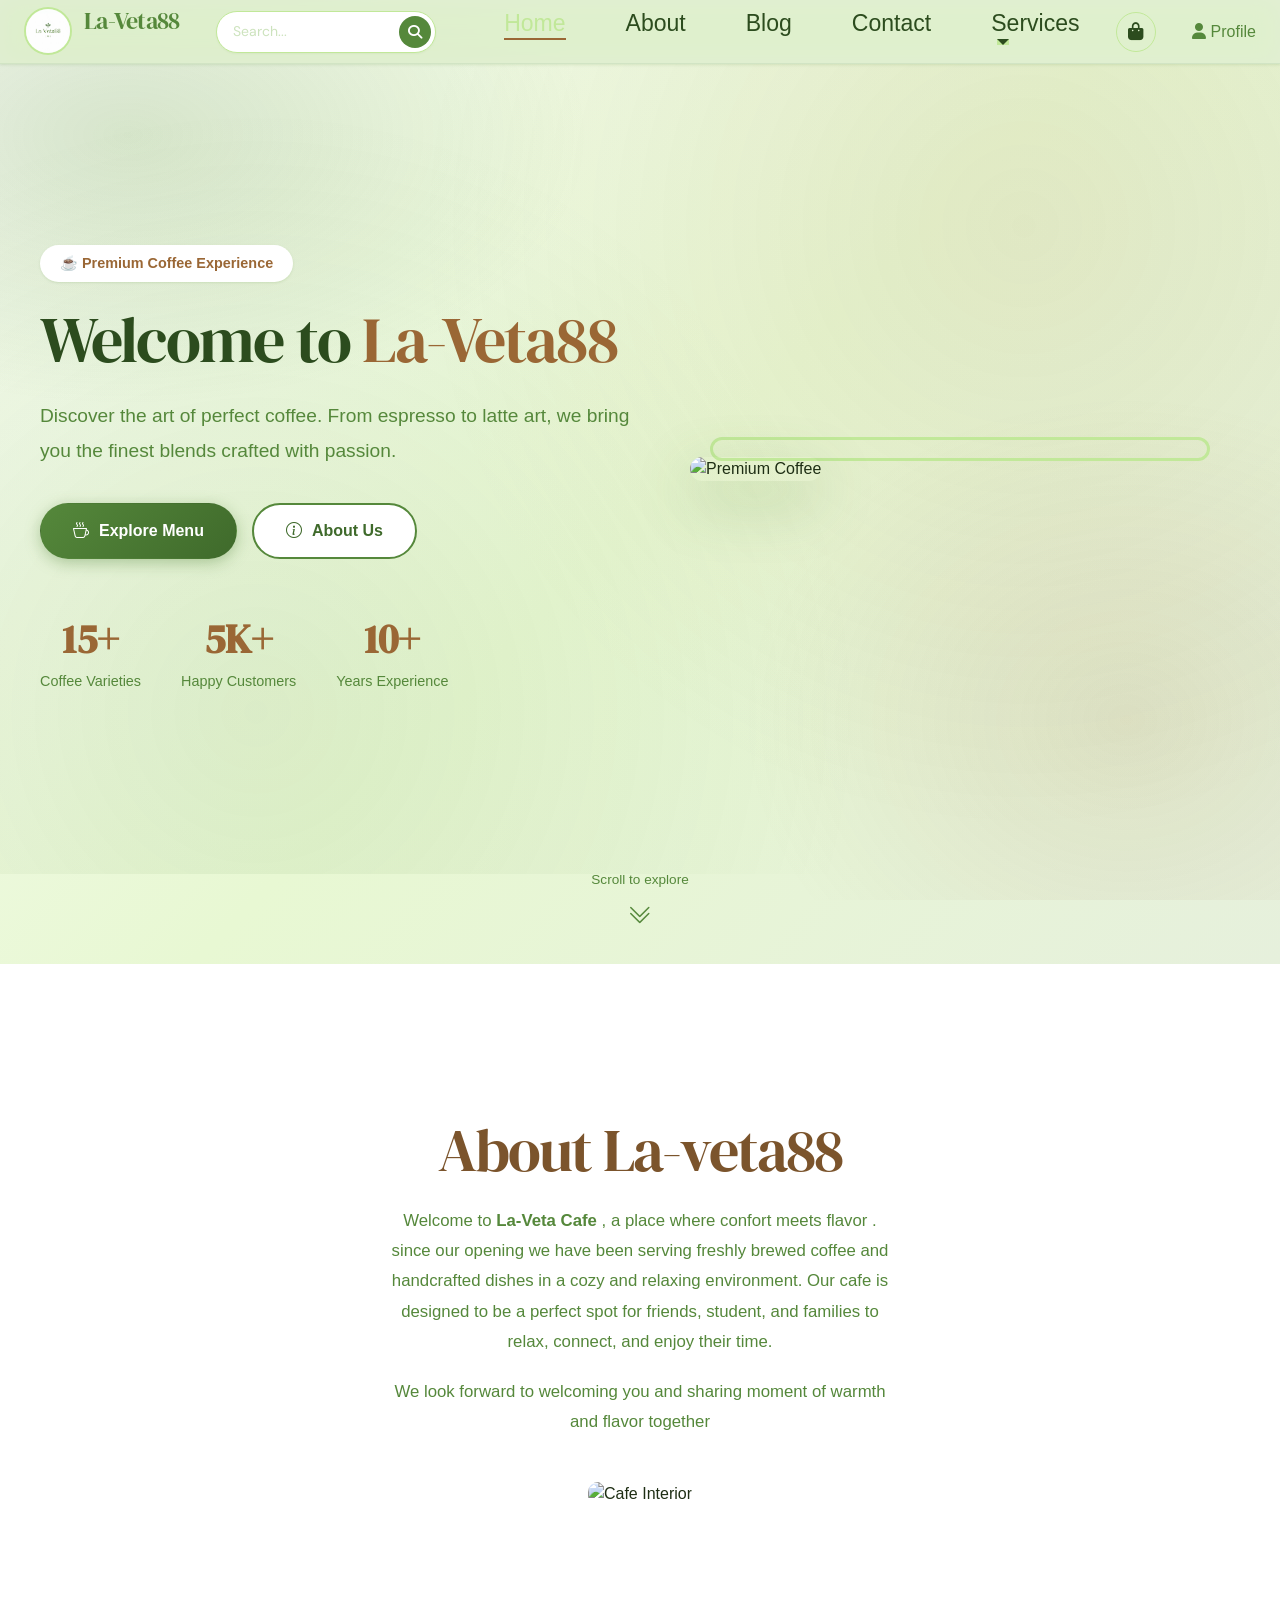
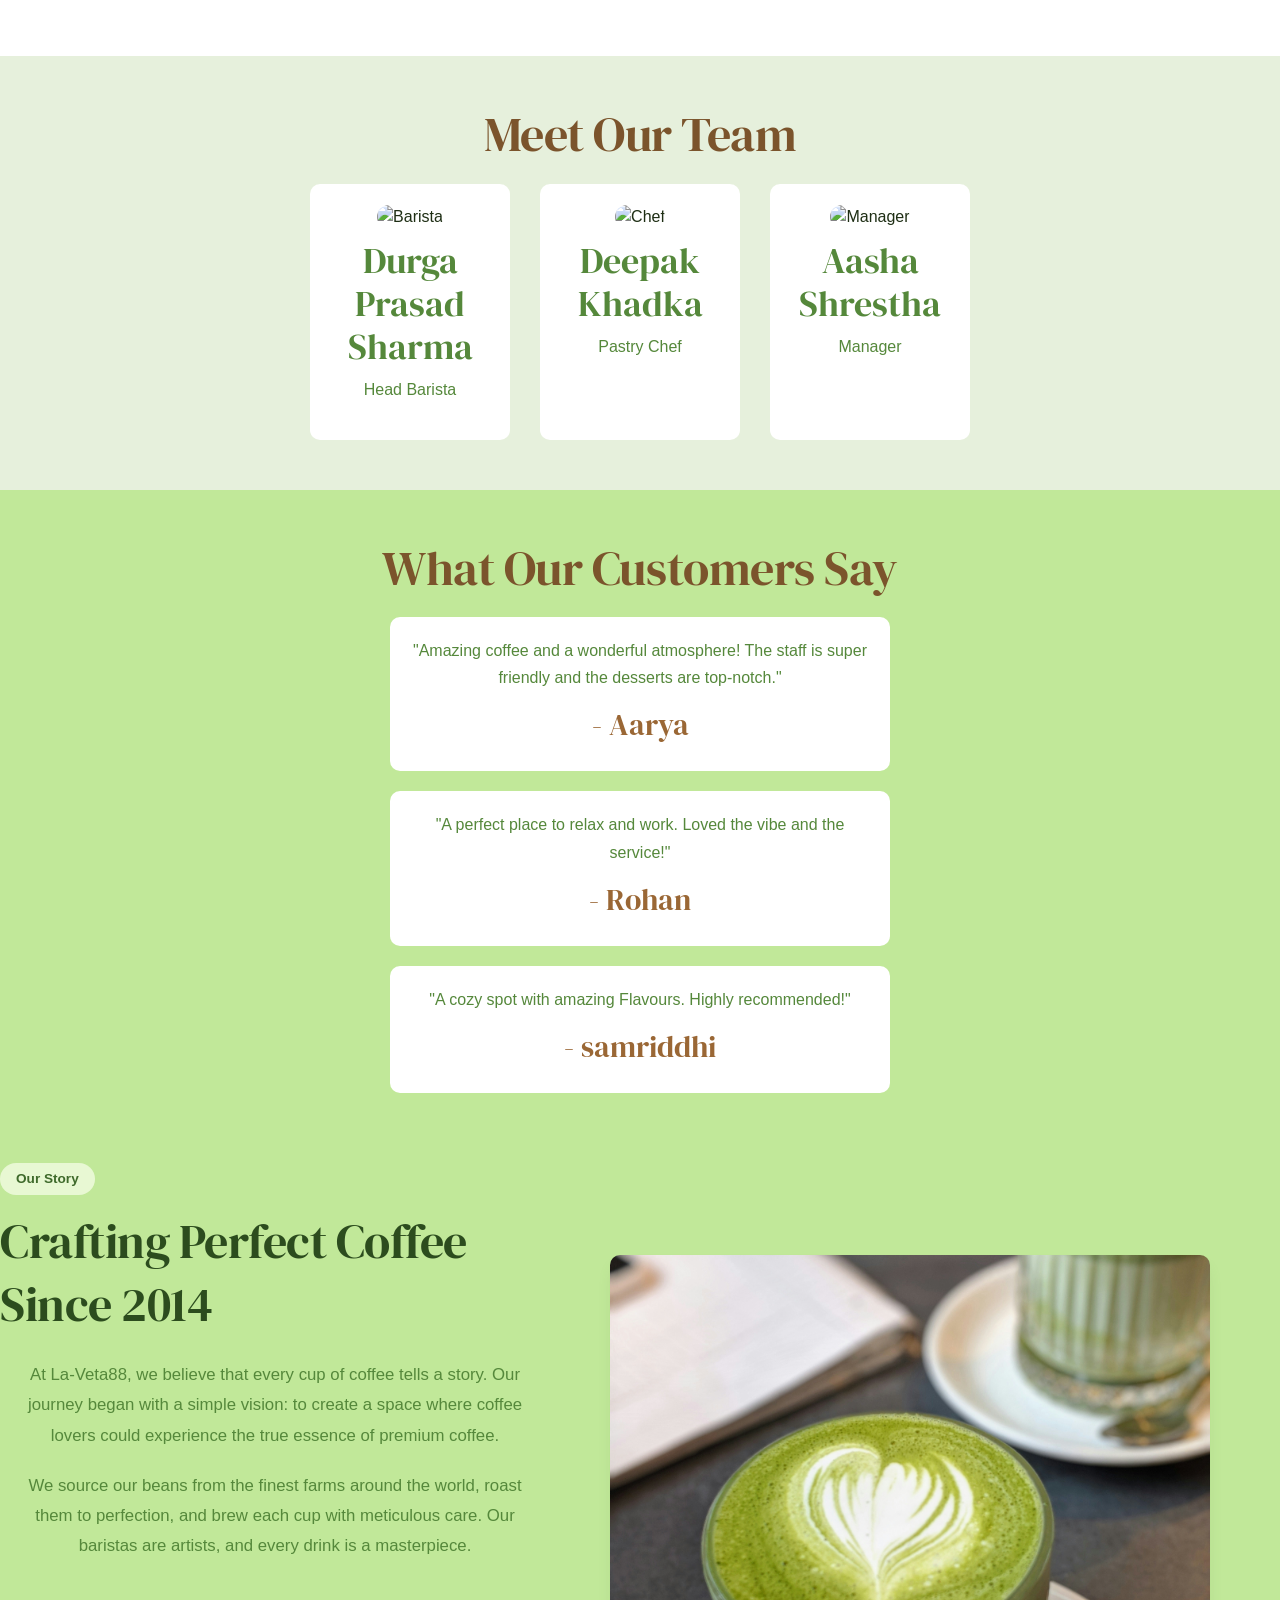
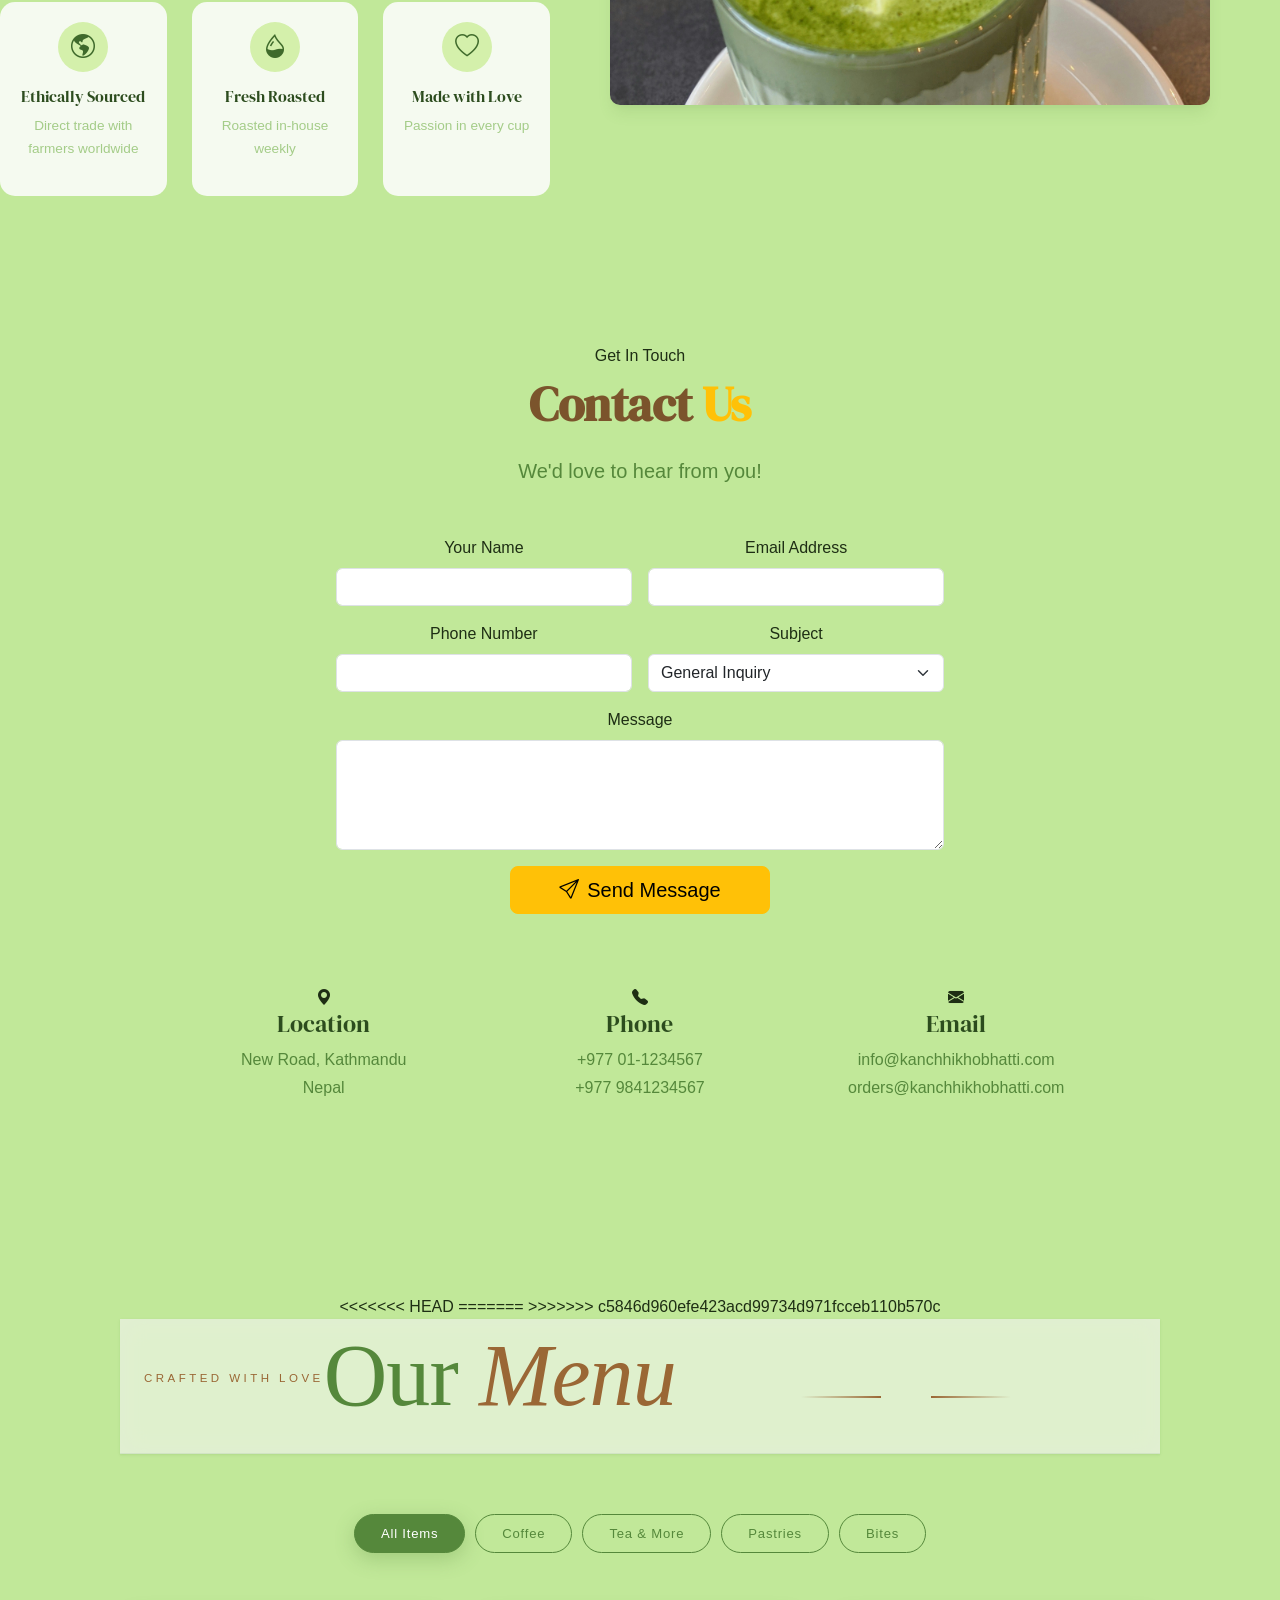
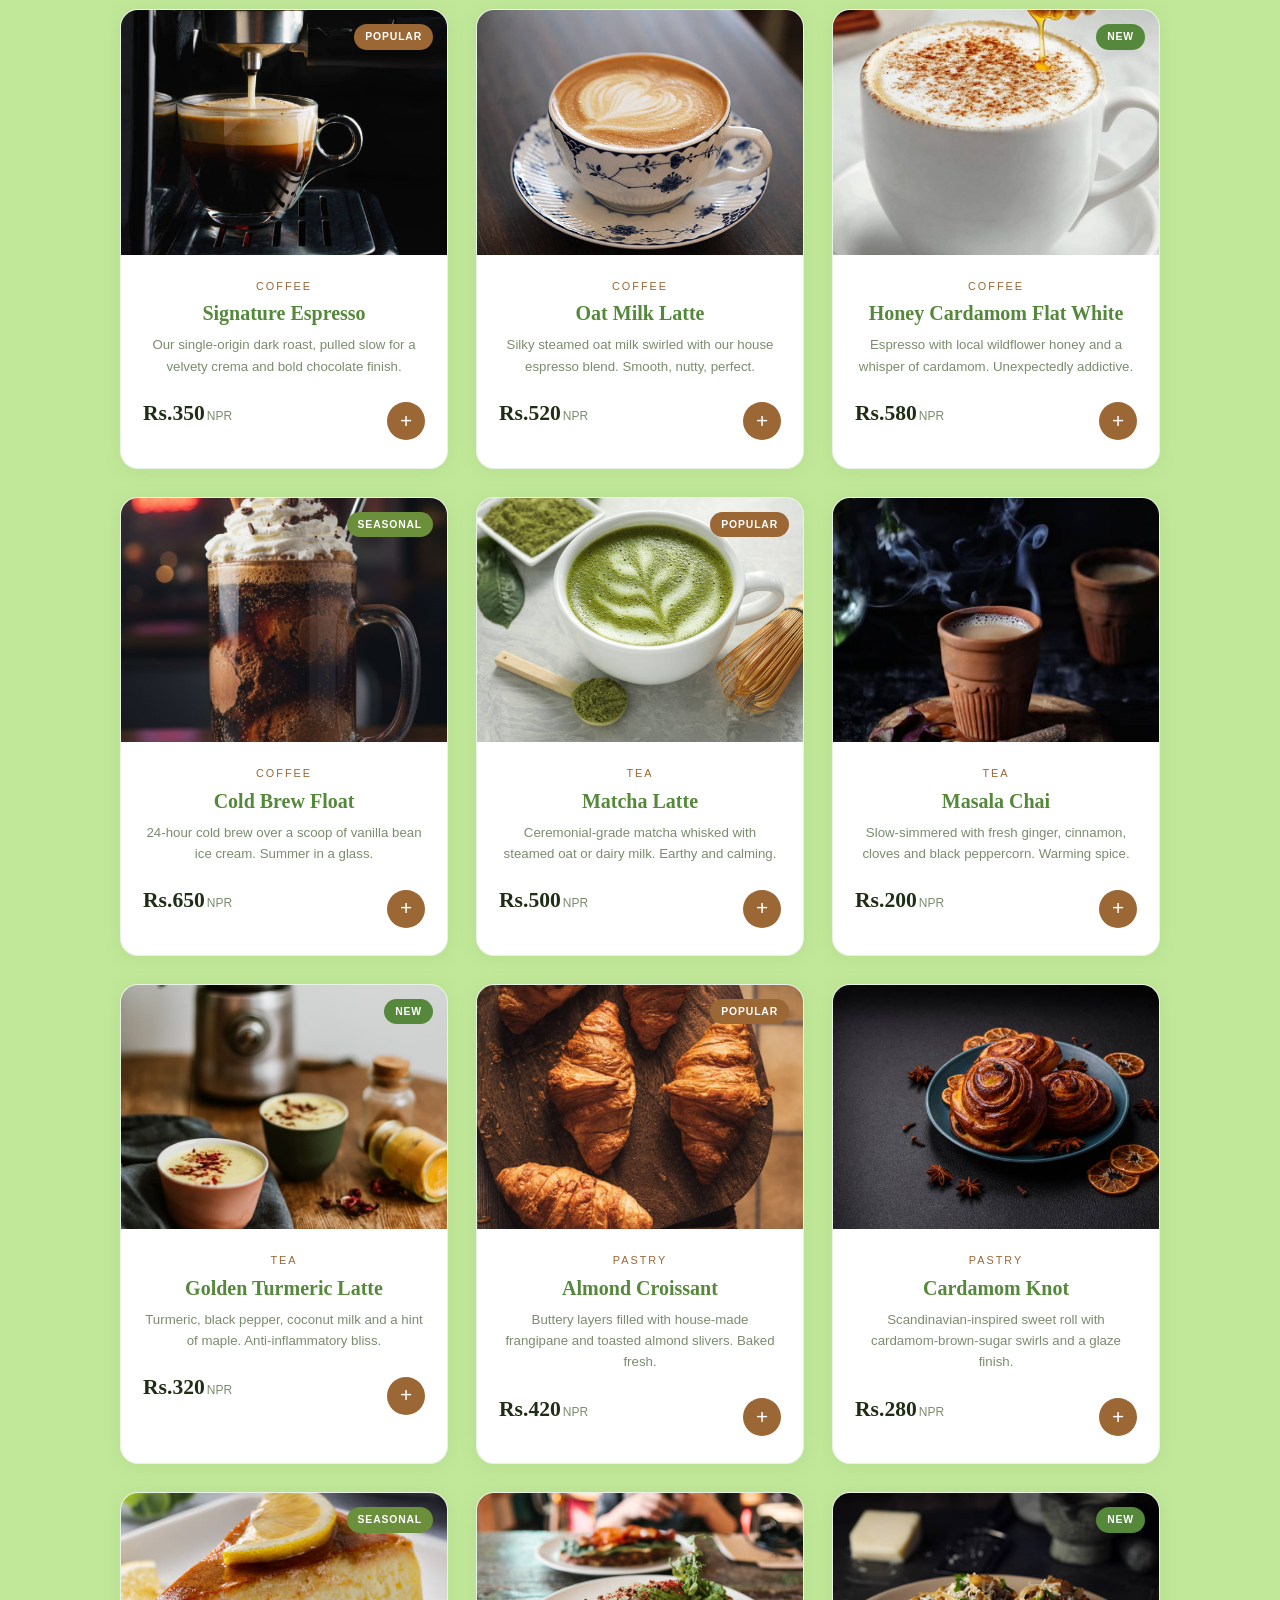
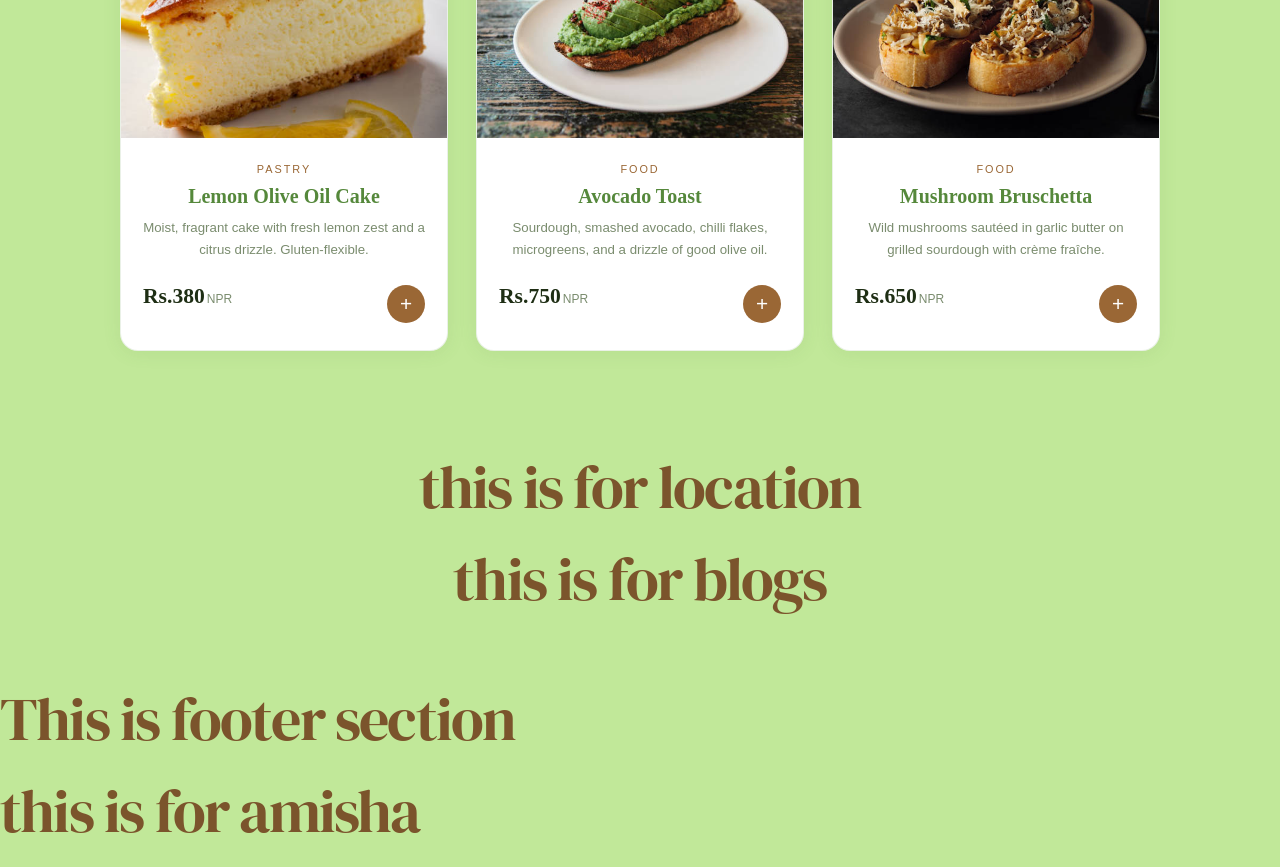
==== commit 32a14dd1: "Merge branch 'main' of https://github.com/Neshan69/Cafe-ko-La-Veta88" ====
--- a/index.html
+++ b/index.html
@@ -704,6 +704,365 @@
         <section id="menu" class="menu-section">
             <div class="menu-inner">
 
+<<<<<<< HEAD
+                <style>
+                    
+  *, *::before, *::after { box-sizing: border-box; margin: 0; padding: 0; }
+
+:root {
+  --light-green: #C1E899;
+  --brown:       #9A6735;
+  --pale-green:  #E6F0DC;
+  --dark-green:  #55883B;
+  --dark:        #1e2e14;
+  --warm-gray:   #7a8c6e;
+}
+
+body {
+  background: var(--light-green);
+  color: var(--dark);
+  font-family: 'Jost', sans-serif;
+  overflow-x: hidden;
+}
+
+.menu-section {
+  min-height: 100vh;
+  padding: 80px 24px 100px;
+  position: relative;
+  overflow: hidden;
+}
+
+.menu-section::before {
+  content: '';
+  position: fixed;
+  inset: 0;
+  background:
+    radial-gradient(ellipse 60% 50% at 10% 15%, rgba(85,136,59,.18) 0%, transparent 60%),
+    radial-gradient(ellipse 50% 60% at 88% 80%, rgba(154,103,53,.12) 0%, transparent 60%);
+  pointer-events: none;
+  z-index: 0;
+}
+
+.menu-inner { position: relative; z-index: 1; max-width: 1100px; margin: 0 auto; }
+
+.menu-header {
+  text-align: center;
+  margin-bottom: 60px;
+  animation: fadeUp .7s ease both;
+}
+
+.menu-eyebrow {
+  font-size: .72rem;
+  font-weight: 500;
+  letter-spacing: .3em;
+  text-transform: uppercase;
+  color: var(--brown);
+  display: block;
+  margin-bottom: 14px;
+}
+
+.menu-title {
+  font-family: 'Playfair Display', serif;
+  font-size: clamp(3rem, 7vw, 5.5rem);
+  font-weight: 400;
+  line-height: 1;
+  color: var(--dark-green);
+  display: inline-block;
+}
+
+.menu-title em { font-style: italic; color: var(--brown); }
+
+.menu-divider {
+  display: flex;
+  align-items: center;
+  justify-content: center;
+  gap: 16px;
+  margin: 22px auto 0;
+  width: fit-content;
+}
+
+.menu-divider span {
+  height: 1.5px; width: 80px;
+  background: linear-gradient(to right, transparent, var(--brown));
+}
+
+.menu-divider span:last-child { background: linear-gradient(to left, transparent, var(--brown)); }
+.menu-divider svg { color: var(--brown); flex-shrink: 0; }
+
+.filter-bar {
+  display: flex;
+  justify-content: center;
+  flex-wrap: wrap;
+  gap: 10px;
+  margin-bottom: 56px;
+  animation: fadeUp .7s .15s ease both;
+}
+
+.filter-btn {
+  padding: 9px 26px;
+  border-radius: 100px;
+  border: 1.5px solid var(--dark-green);
+  background: transparent;
+  font-family: 'Jost', sans-serif;
+  font-size: .82rem;
+  font-weight: 500;
+  letter-spacing: .06em;
+  color: var(--dark-green);
+  cursor: pointer;
+  transition: all .3s ease;
+  outline: none;
+}
+
+.filter-btn:hover {
+  background: rgba(85,136,59,.12);
+  border-color: var(--brown);
+  color: var(--brown);
+  transform: translateY(-1px);
+}
+
+.filter-btn.active {
+  background: var(--dark-green);
+  border-color: var(--dark-green);
+  color: #fff;
+  box-shadow: 0 6px 20px rgba(85,136,59,.30);
+}
+
+.menu-grid {
+  display: grid;
+  grid-template-columns: repeat(auto-fill, minmax(310px, 1fr));
+  gap: 28px;
+}
+
+/* Card */
+.card {
+  background: #f8f8f6;
+  border-radius: 18px;
+  overflow: hidden;
+  position: relative;
+  box-shadow: 0 8px 20px rgba(0,0,0,0.08);
+  transition: 0.3s;
+}
+
+.card:hover {
+  transform: translateY(-5px);
+}
+
+/* Tag (popular/new) */
+.tag {
+  position: absolute;
+  top: 12px;
+  left: 12px;
+  background: #e6e6e6;
+  padding: 4px 10px;
+  border-radius: 10px;
+  font-size: 12px;
+  text-transform: lowercase;
+}
+
+/* Image */
+.card img {
+  width: 100%;
+  height: 200px;
+  object-fit: cover;
+}
+.menu{
+  display: flex;
+  flex-wrap: wrap;
+  gap: 20px;
+ 
+}
+.card{
+  width: 300px;
+}
+/* Content */
+.content {
+  padding: 18px;
+}
+
+/* Category */
+.category {
+  font-size: 13px;
+  color: #8a8a8a;
+  margin-bottom: 6px;
+}
+
+/* Title */
+.content h2 {
+  font-size: 20px;
+  color: #3c5a2a;
+  margin-bottom: 10px;
+}
+
+/* Description */
+.desc {
+  font-size: 14px;
+  color: #666;
+  margin-bottom: 16px;
+  line-height: 1.4;
+}
+
+/* Bottom section */
+.bottom {
+  display: flex;
+  justify-content: space-between;
+  align-items: center;
+}
+
+/* Price */
+.price {
+  font-weight: bold;
+  color: #2e3d22;
+}
+
+/* Add button */
+.add-btn {
+  background: #9c6b3c;
+  color: white;
+  border: none;
+  width: 38px;
+  height: 38px;
+  border-radius: 50%;
+  font-size: 18px;
+  cursor: pointer;}
+  
+.menu-card {
+  background: #ffffff;
+  border-radius: 18px;
+  overflow: hidden;
+  box-shadow: 0 2px 18px rgba(85,136,59,.10);
+  border: 1px solid rgba(85,136,59,.12);
+  transition: transform .35s ease, box-shadow .35s ease;
+  position: relative;
+  animation: fadeUp .6s ease both;
+}
+
+.menu-card:hover {
+  transform: translateY(-6px);
+  box-shadow: 0 16px 40px rgba(85,136,59,.20);
+}
+
+.menu-card.hidden { display: none; }
+
+.card-badge {
+  position: absolute;
+  top: 14px; right: 14px;
+  color: #fff;
+  font-size: .65rem;
+  font-weight: 600;
+  letter-spacing: .08em;
+  text-transform: uppercase;
+  padding: 5px 11px;
+  border-radius: 100px;
+  z-index: 2;
+}
+
+.card-badge.new      { background: var(--dark-green); }
+.card-badge.popular  { background: var(--brown); }
+.card-badge.seasonal { background: #6b8f3a; }
+
+.card-img {
+ 
+width: 100%;
+aspect-ratio: 4/ 3;   /* keeps consistent size */
+object-fit: cover;     /* clean fill */
+object-position: center;
+display: block;
+}
+
+
+.card-img-placeholder {
+  width: 100%;
+  height: 190px;
+  display: flex;
+  align-items: center;
+  justify-content: center;
+  font-size: 3.5rem;
+  background: linear-gradient(135deg, var(--light-green) 0%, var(--pale-green) 100%);
+  color: var(--warm-gray);
+  flex-direction: column;
+  gap: 8px;
+}
+
+.card-img-placeholder p {
+  font-size: .75rem;
+  letter-spacing: .05em;
+  color: var(--warm-gray);
+}
+
+.card-body { padding: 22px 22px 20px; }
+
+.card-category {
+  font-size: .68rem;
+  font-weight: 500;
+  letter-spacing: .18em;
+  text-transform: uppercase;
+  color: var(--brown);
+  margin-bottom: 6px;
+}
+
+.card-name {
+  font-family: 'Playfair Display', serif;
+  font-size: 1.25rem;
+  font-weight: 700;
+  color: var(--dark-green);
+  margin-bottom: 8px;
+  line-height: 1.25;
+}
+
+.card-desc {
+  font-size: .83rem;
+  color: var(--warm-gray);
+  line-height: 1.6;
+  margin-bottom: 18px;
+}
+
+.card-footer { display: flex; align-items: center; justify-content: space-between; }
+
+.card-price {
+  font-family: 'Playfair Display', serif;
+  font-size: 1.35rem;
+  font-weight: 700;
+  color: var(--dark);
+}
+
+.card-price span {
+  font-size: .75rem;
+  font-weight: 400;
+  color: var(--warm-gray);
+  font-family: 'Jost', sans-serif;
+  margin-left: 2px;
+}
+
+.card-add {
+  width: 38px; height: 38px;
+  border-radius: 50%; border: none;
+  background: var(--brown); color: #fff;
+  font-size: 1.3rem;
+  display: flex; align-items: center; justify-content: center;
+  cursor: pointer;
+  transition: background .25s, transform .2s;
+  line-height: 1;
+}
+
+.card-add:hover { background: var(--dark-green); transform: scale(1.12) rotate(90deg); }
+
+.empty-state { grid-column: 1/-1; text-align: center; padding: 80px 20px; display: none; }
+.empty-state.visible { display: block; }
+.empty-state p { font-family: 'Playfair Display', serif; font-size: 1.3rem; color: var(--warm-gray); font-style: italic; }
+
+@keyframes fadeUp {
+  from { opacity: 0; transform: translateY(30px); }
+  to   { opacity: 1; transform: translateY(0); }
+}
+
+@media (max-width: 640px) {
+  .menu-grid { grid-template-columns: 1fr; }
+  .menu-title { font-size: 2.6rem; }
+}
+
+                </style>
+=======
+>>>>>>> c5846d960efe423acd99734d971fcceb110b570c
                 <header class="menu-header">
                   <span class="menu-eyebrow">Crafted with love</span>
                   <h2 class="menu-title">Our <em>Menu</em></h2>
@@ -725,7 +1084,13 @@
                 </div>
             
                 <div class="menu-grid" id="menuGrid"></div>
-            
+      
+
+ 
+    
+
+    
+
               </div>
         </section>
         <section id="location" class="location-section">
--- a/index.css
+++ b/index.css
@@ -674,14 +674,14 @@
            23. COMPONENT TOKENS — HEADER / HERO
            ============================================================ */
    
-       --hero-bg: var(--color-forest-700);
+       --hero-bg: var(--dark);
        --hero-text: #ffffff;
-       --hero-accent: var(--color-lime-300);
+       --hero-accent: var(--dark);
        --hero-subtext: var(--color-mint-200);
-       --hero-min-height: 80vh;
+       --hero-min-height: 80vh; 
        --hero-overlay: linear-gradient(135deg,
-               var(--color-forest-700) 0%,
-               var(--color-forest-500) 60%,
+               var(--dark) 0%,
+               var(--dark) 60%,
                var(--color-lime-500) 100%);
    
        /* ============================================================
@@ -2740,7 +2740,7 @@
    .profile-container {
        max-width: 410px;
        margin: 2.5rem auto;
-       background: var(--surface, #fff);
+       background: var(--avatar-bg, #fff);
        border-radius: var(--radius-lg, 18px);
        box-shadow: 0 2px 22px #b86b2812;
        padding: 2.2rem 2rem 1.5rem 2rem;
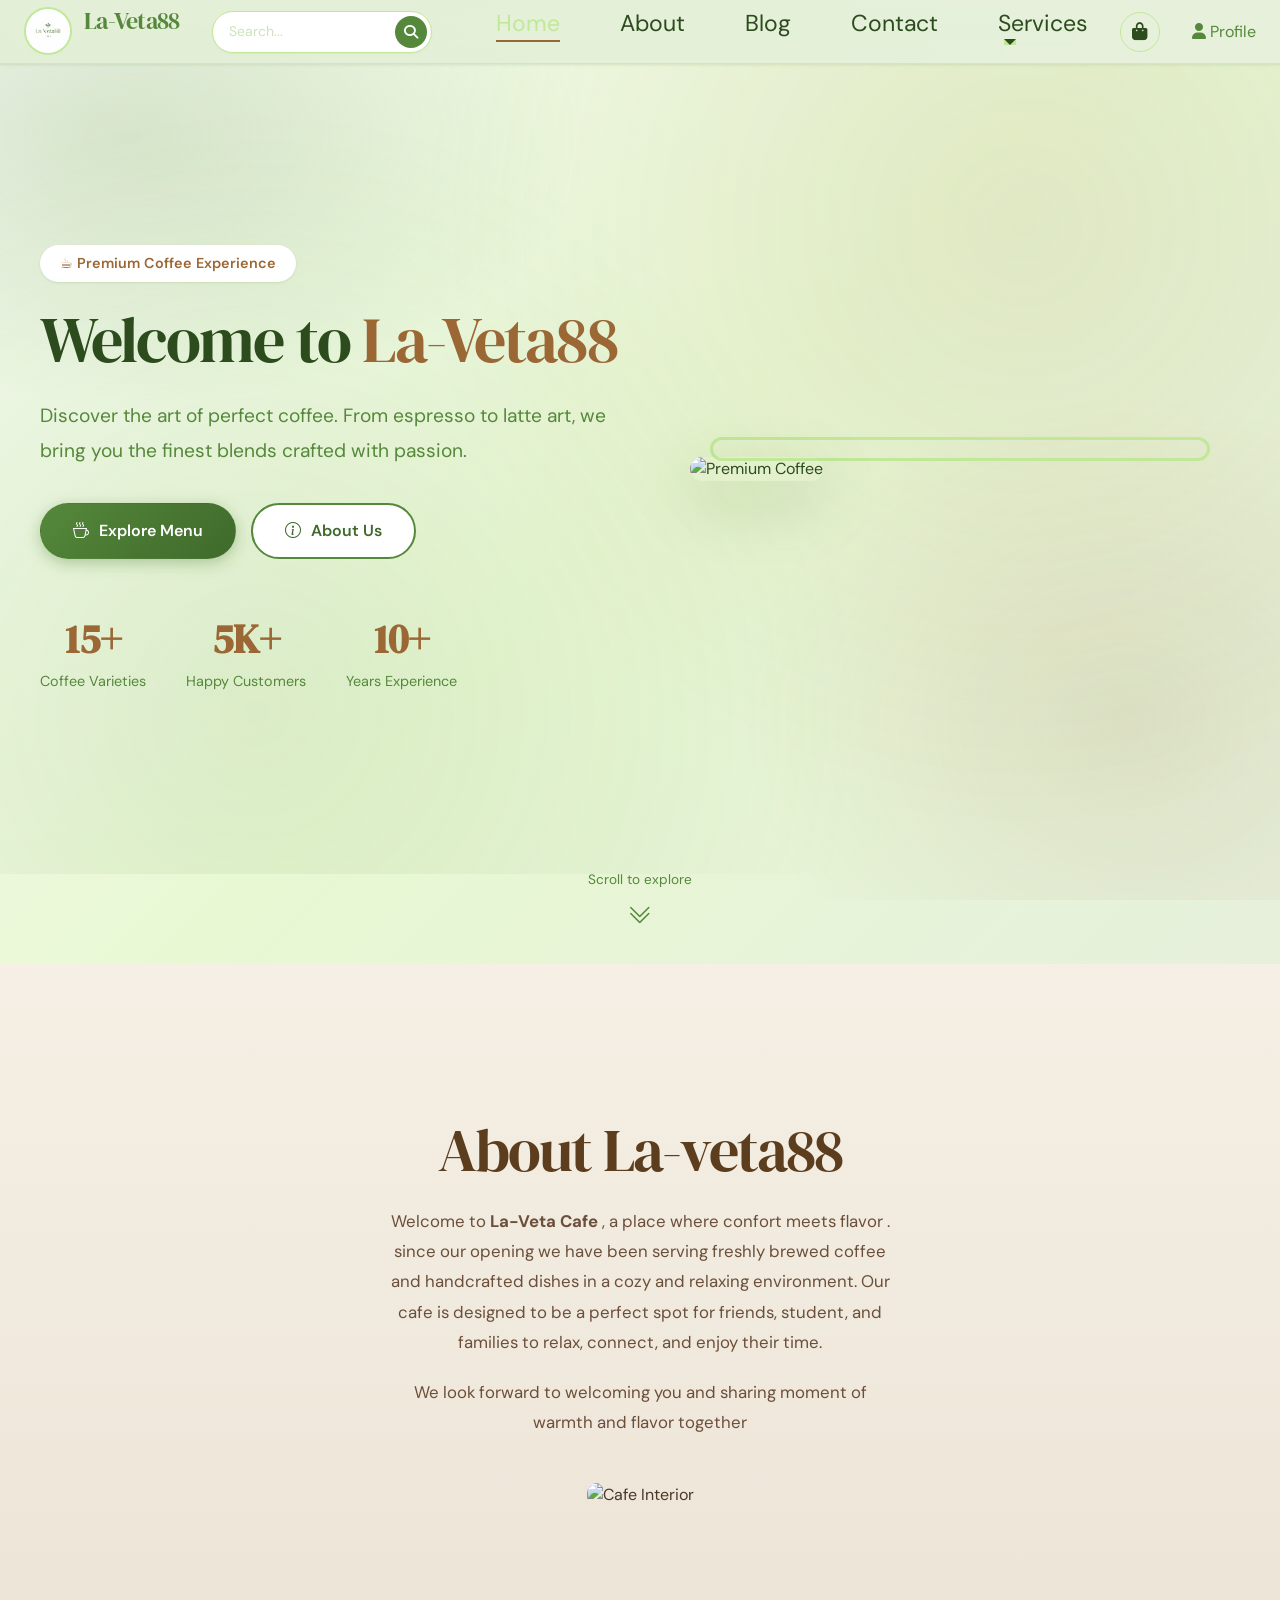
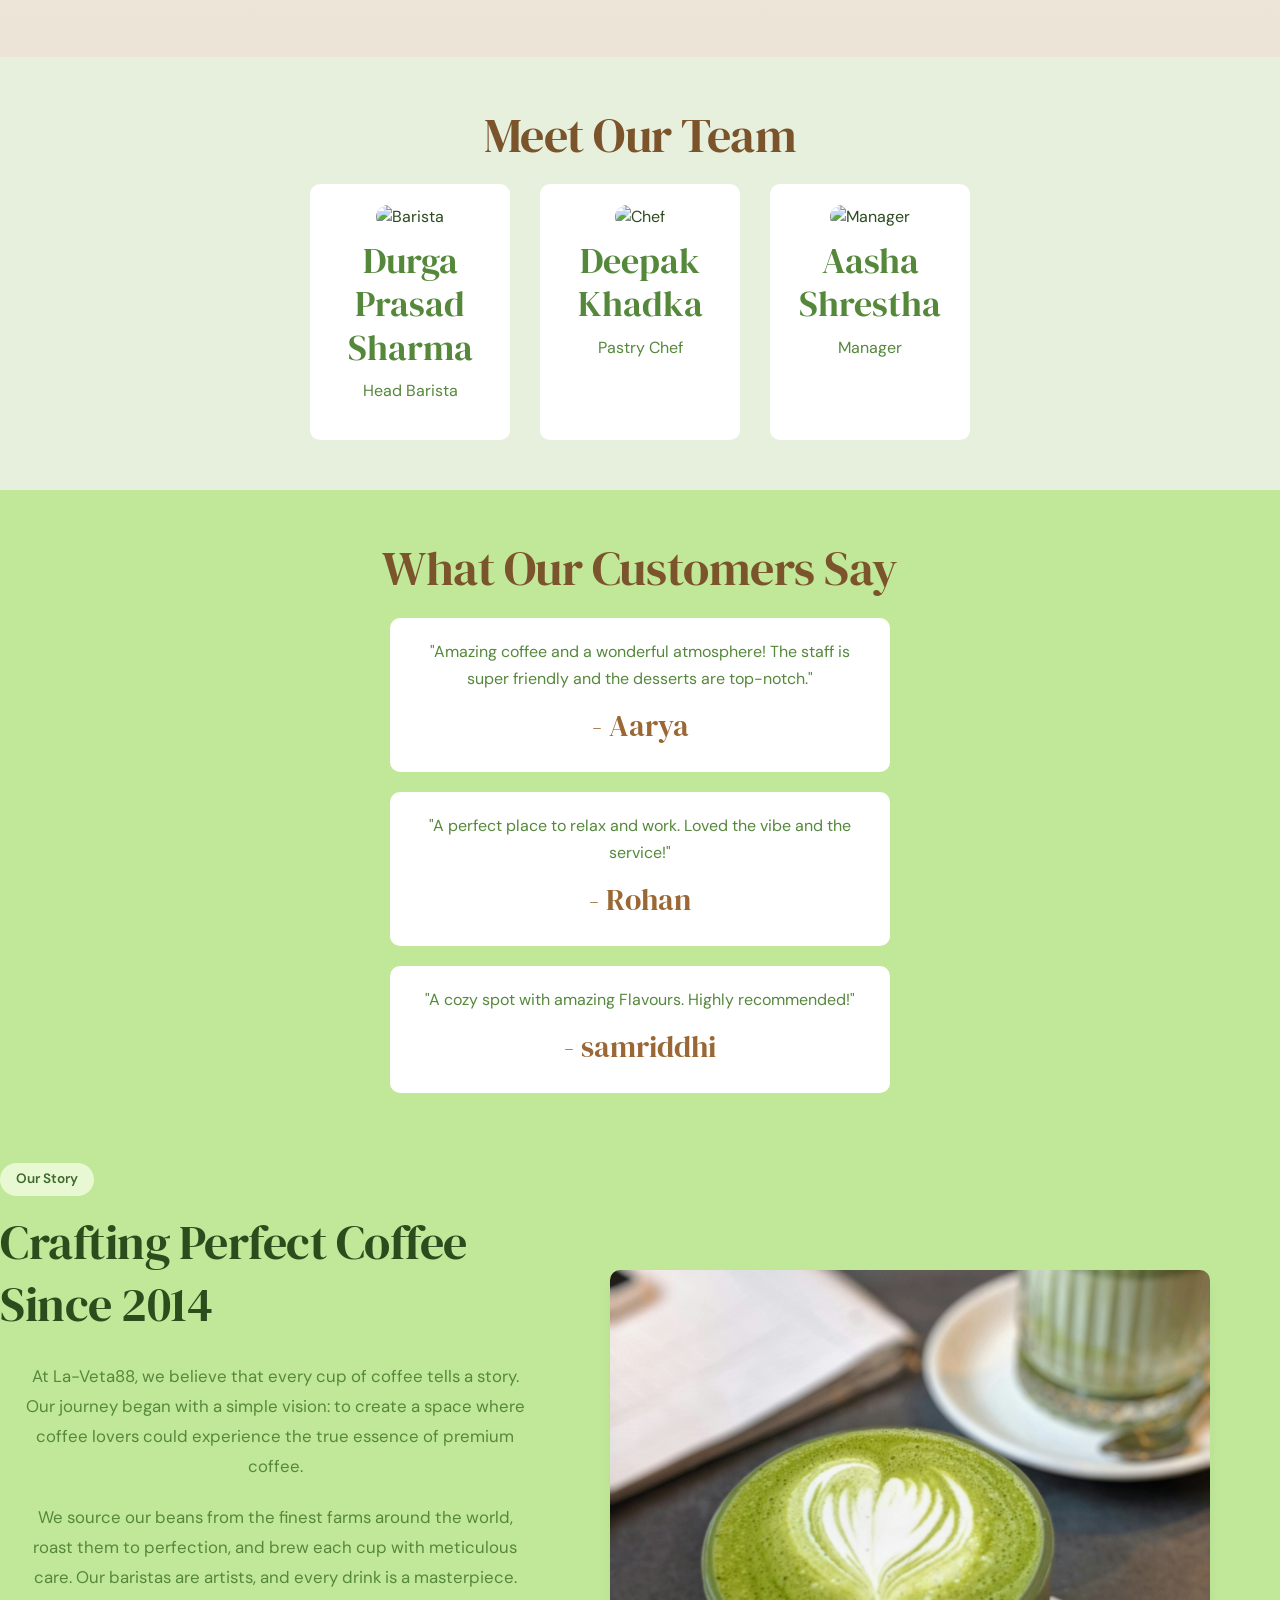
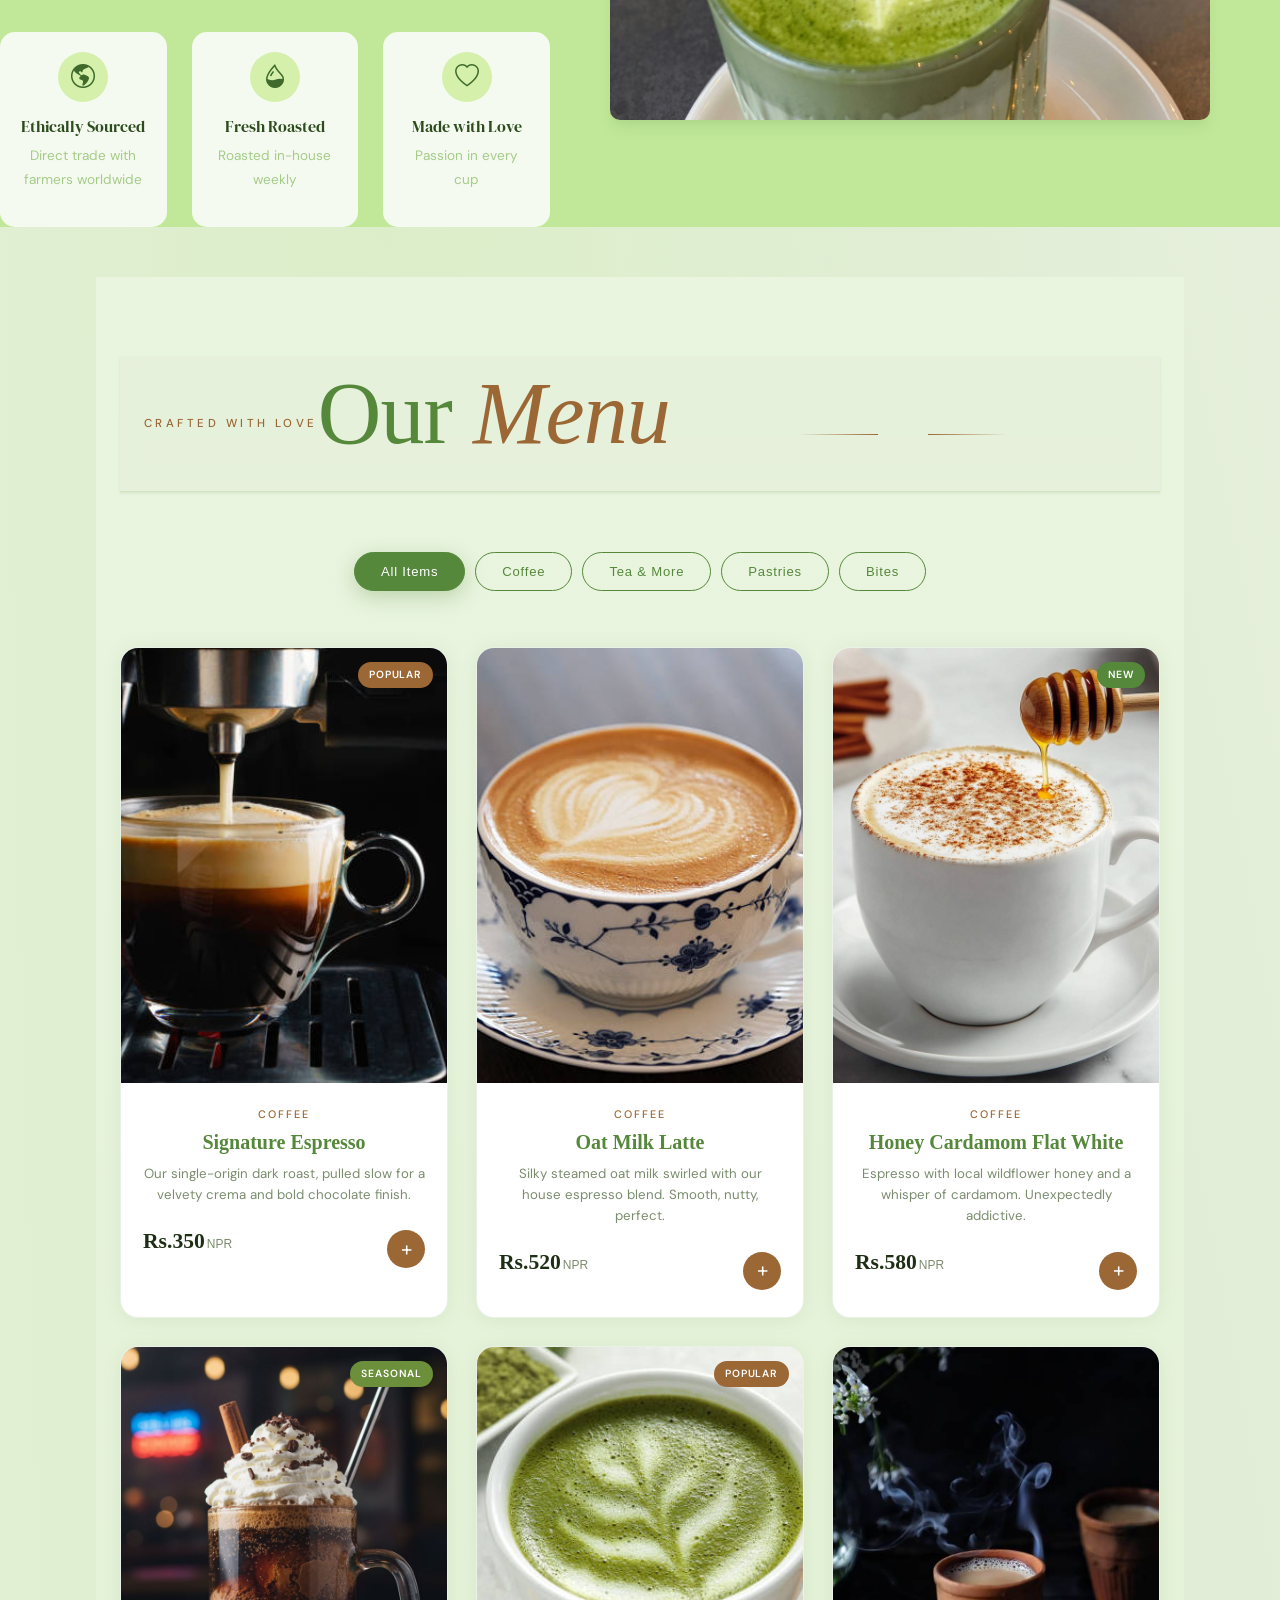
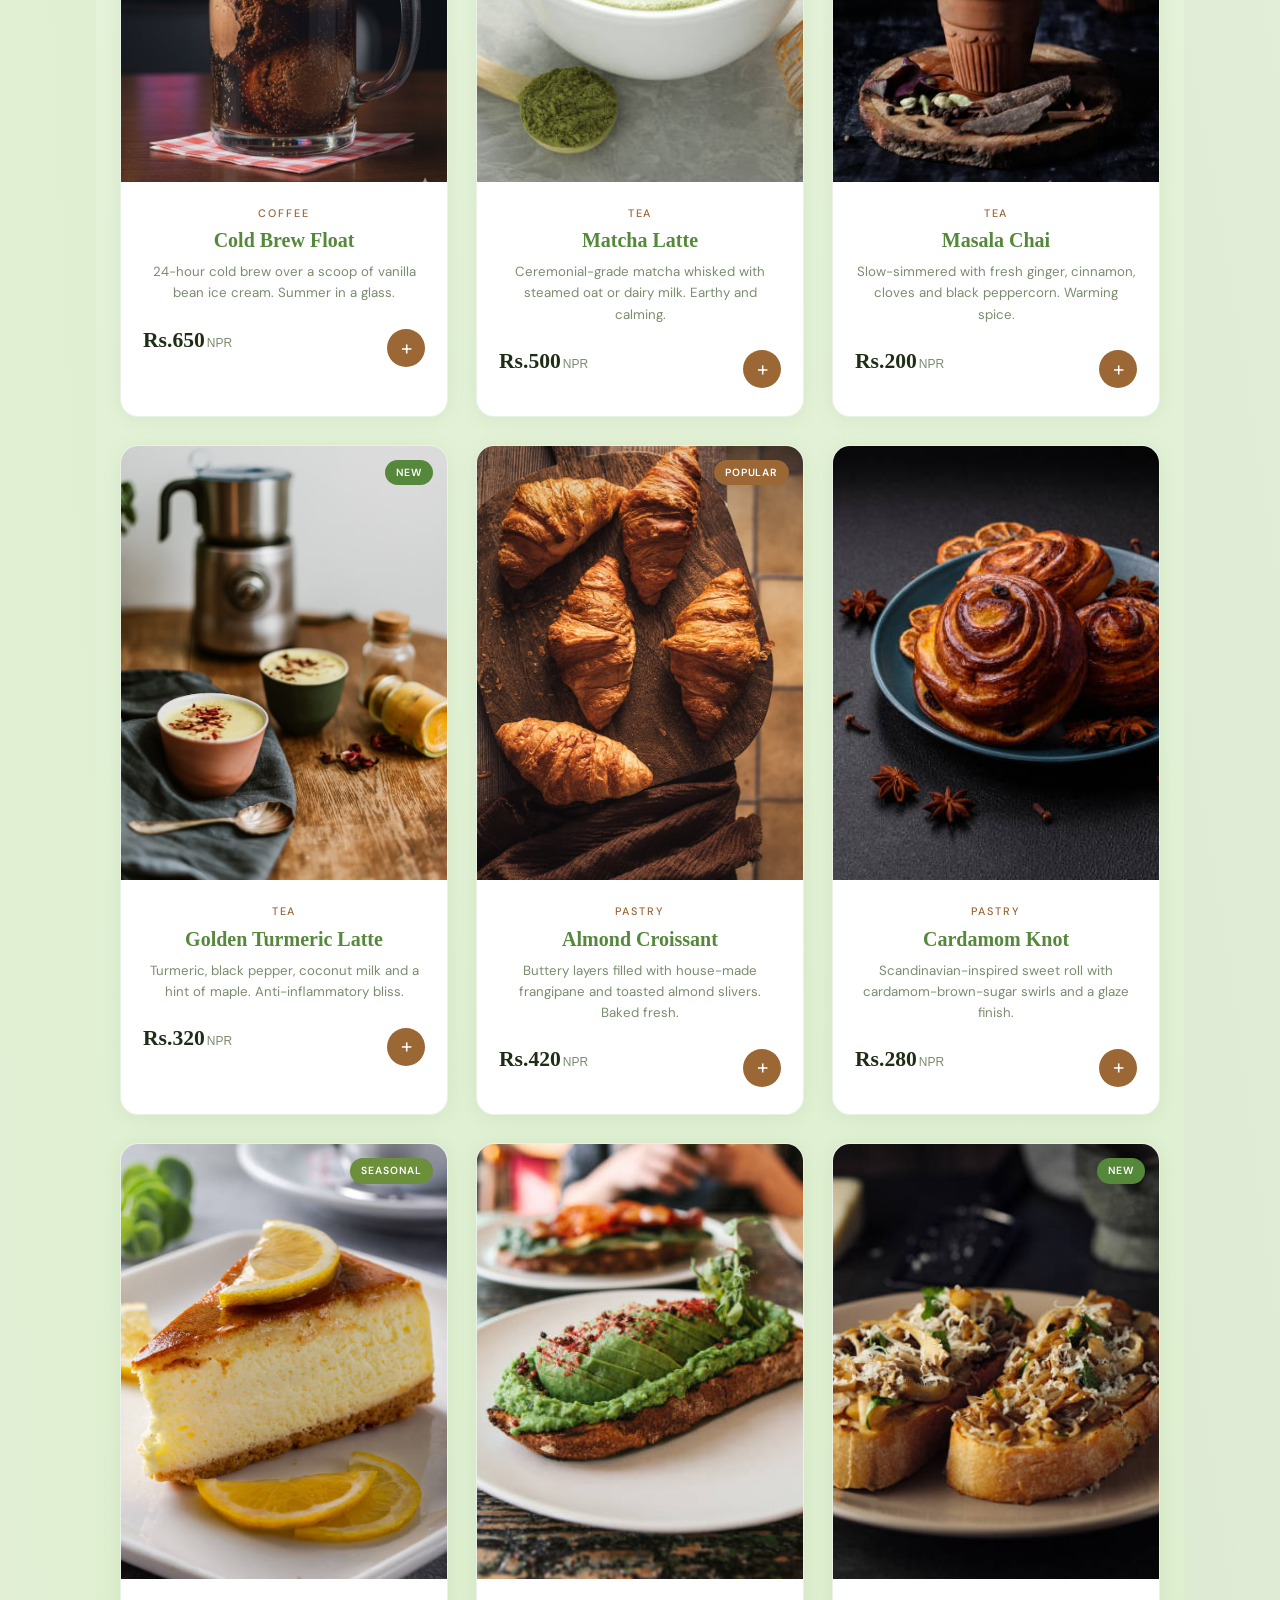
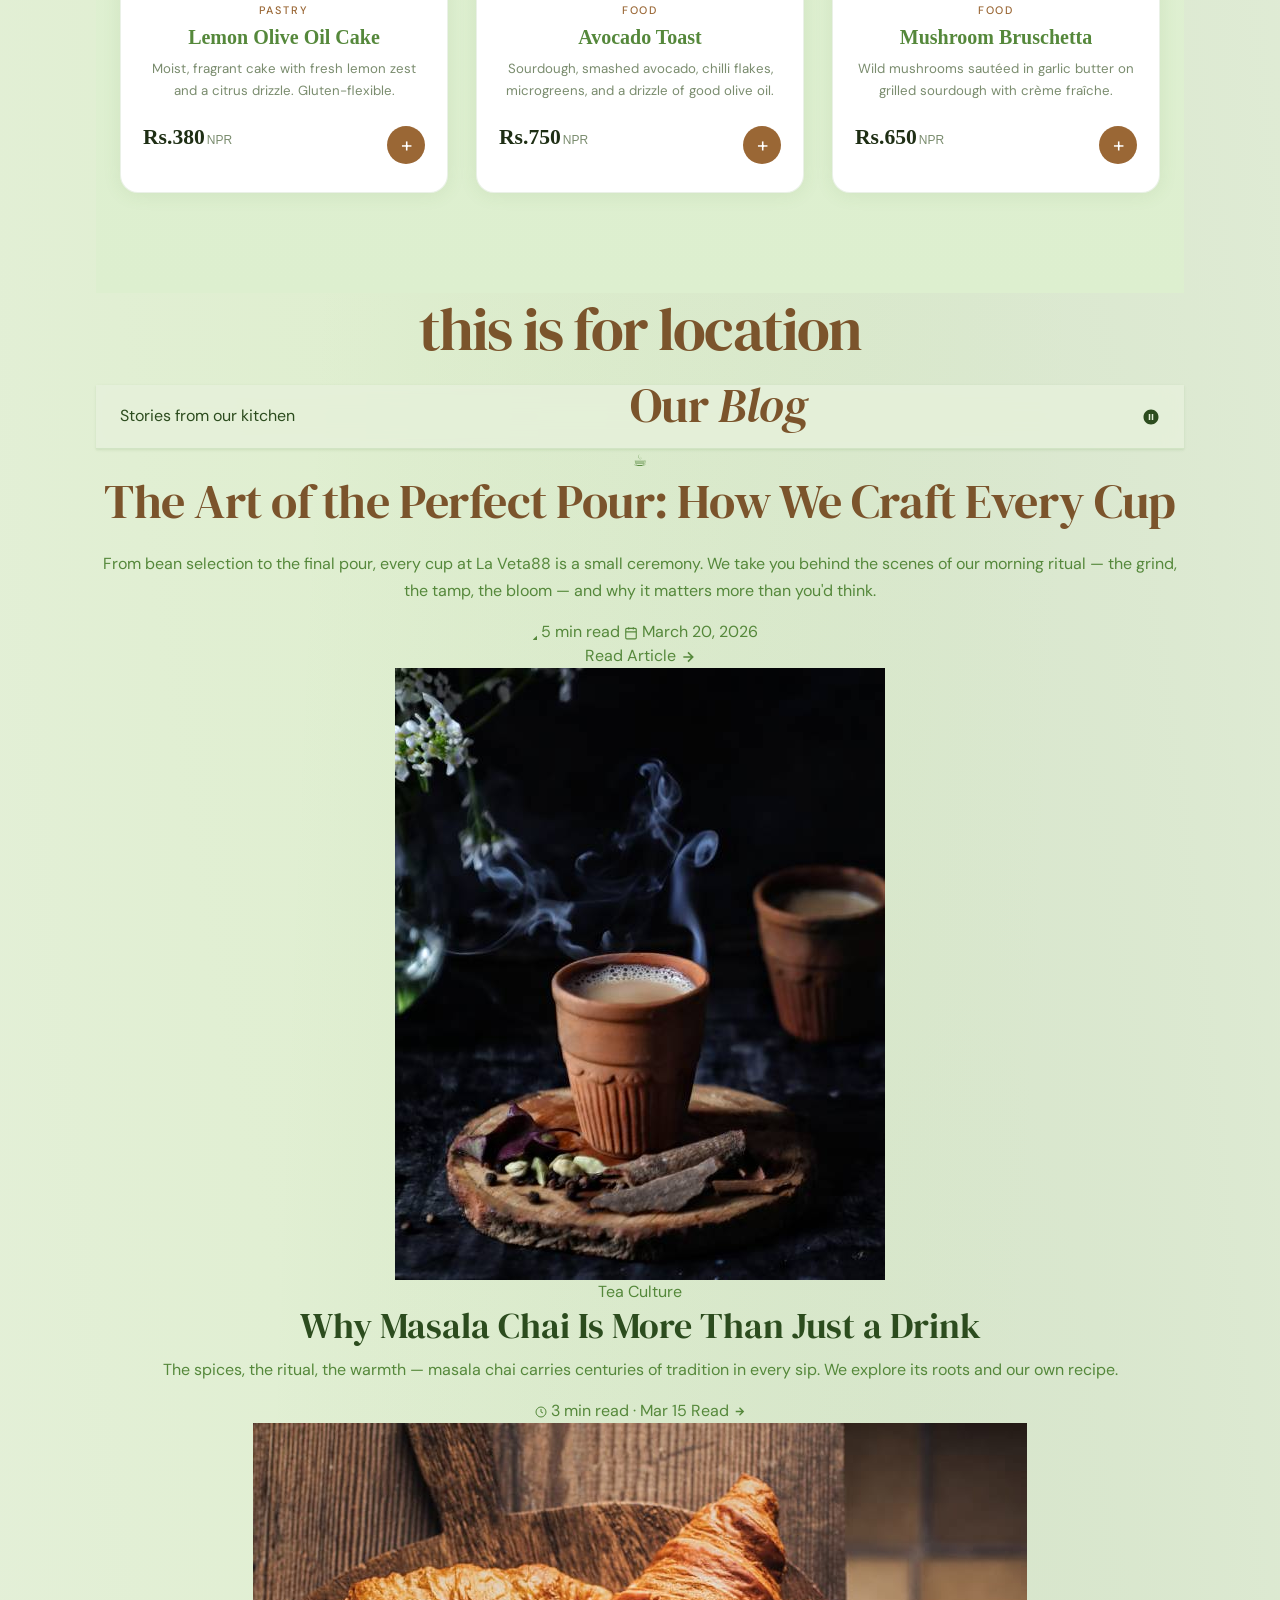
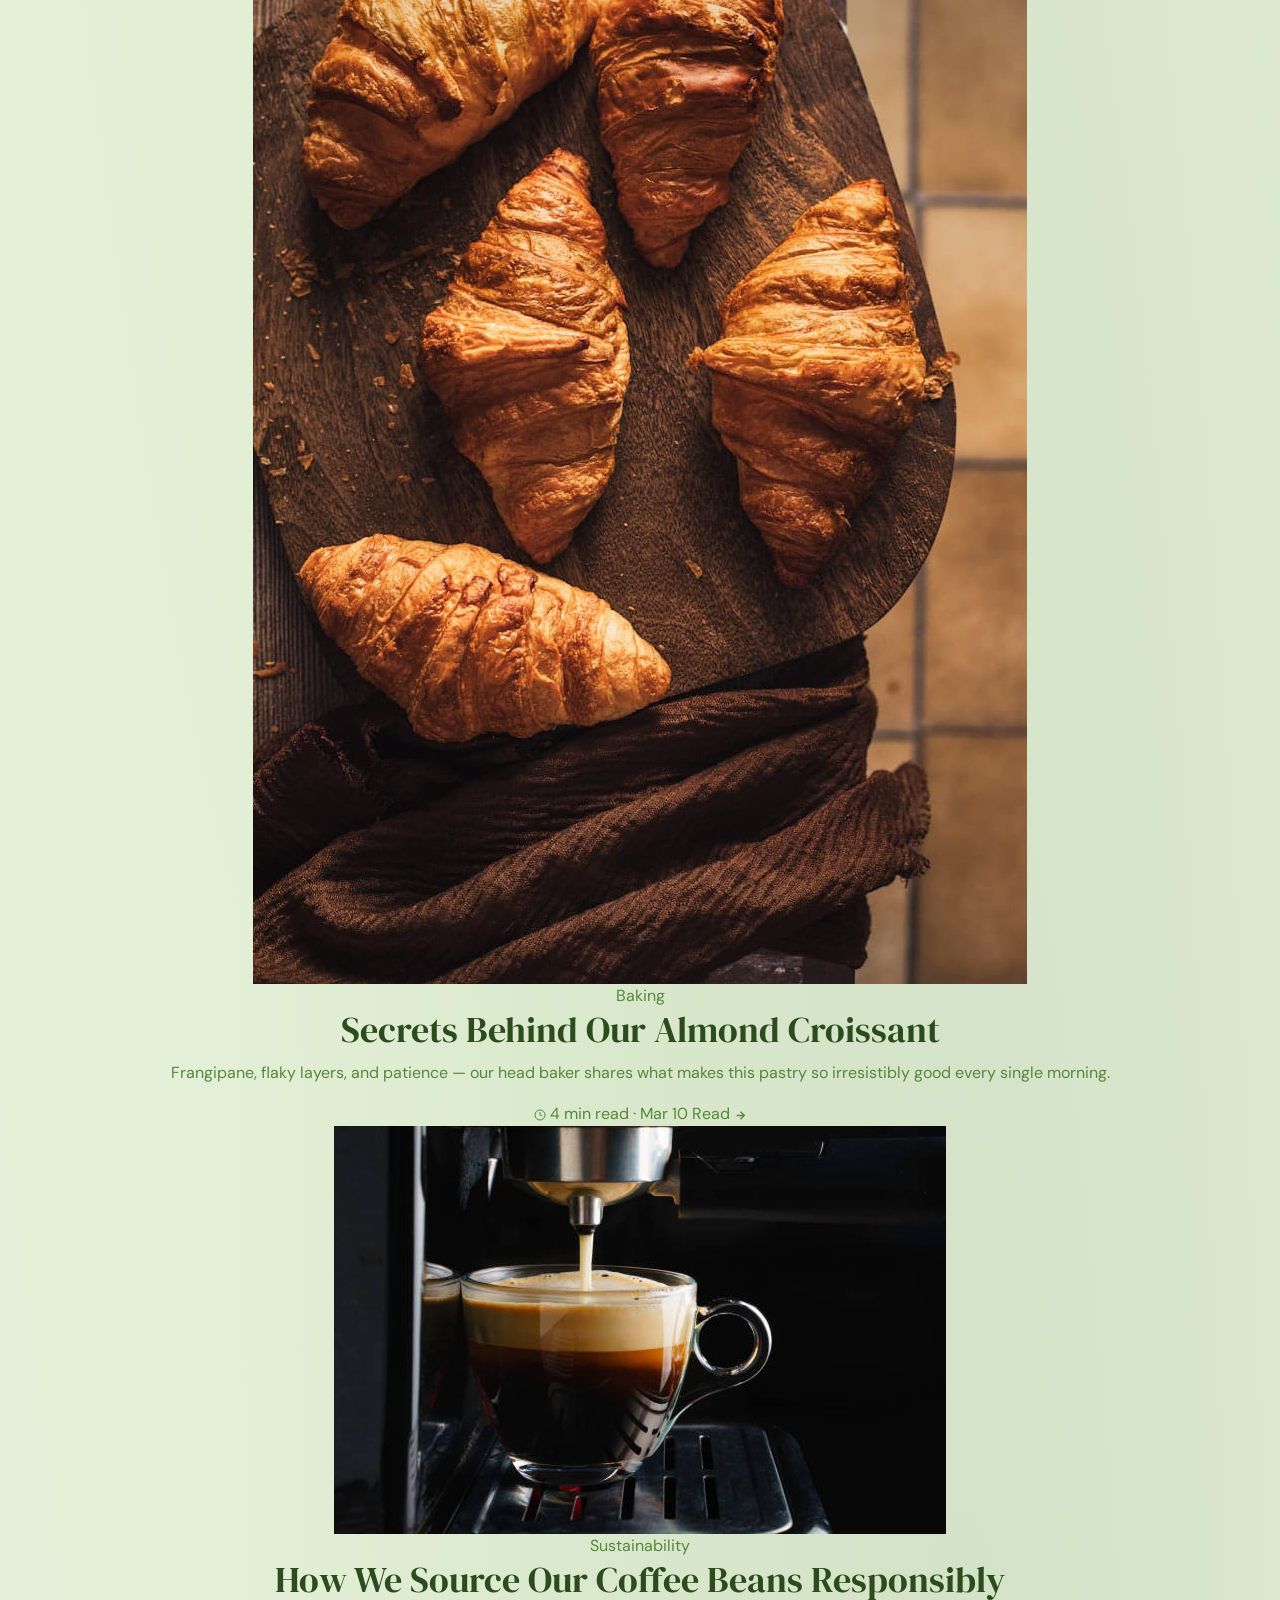
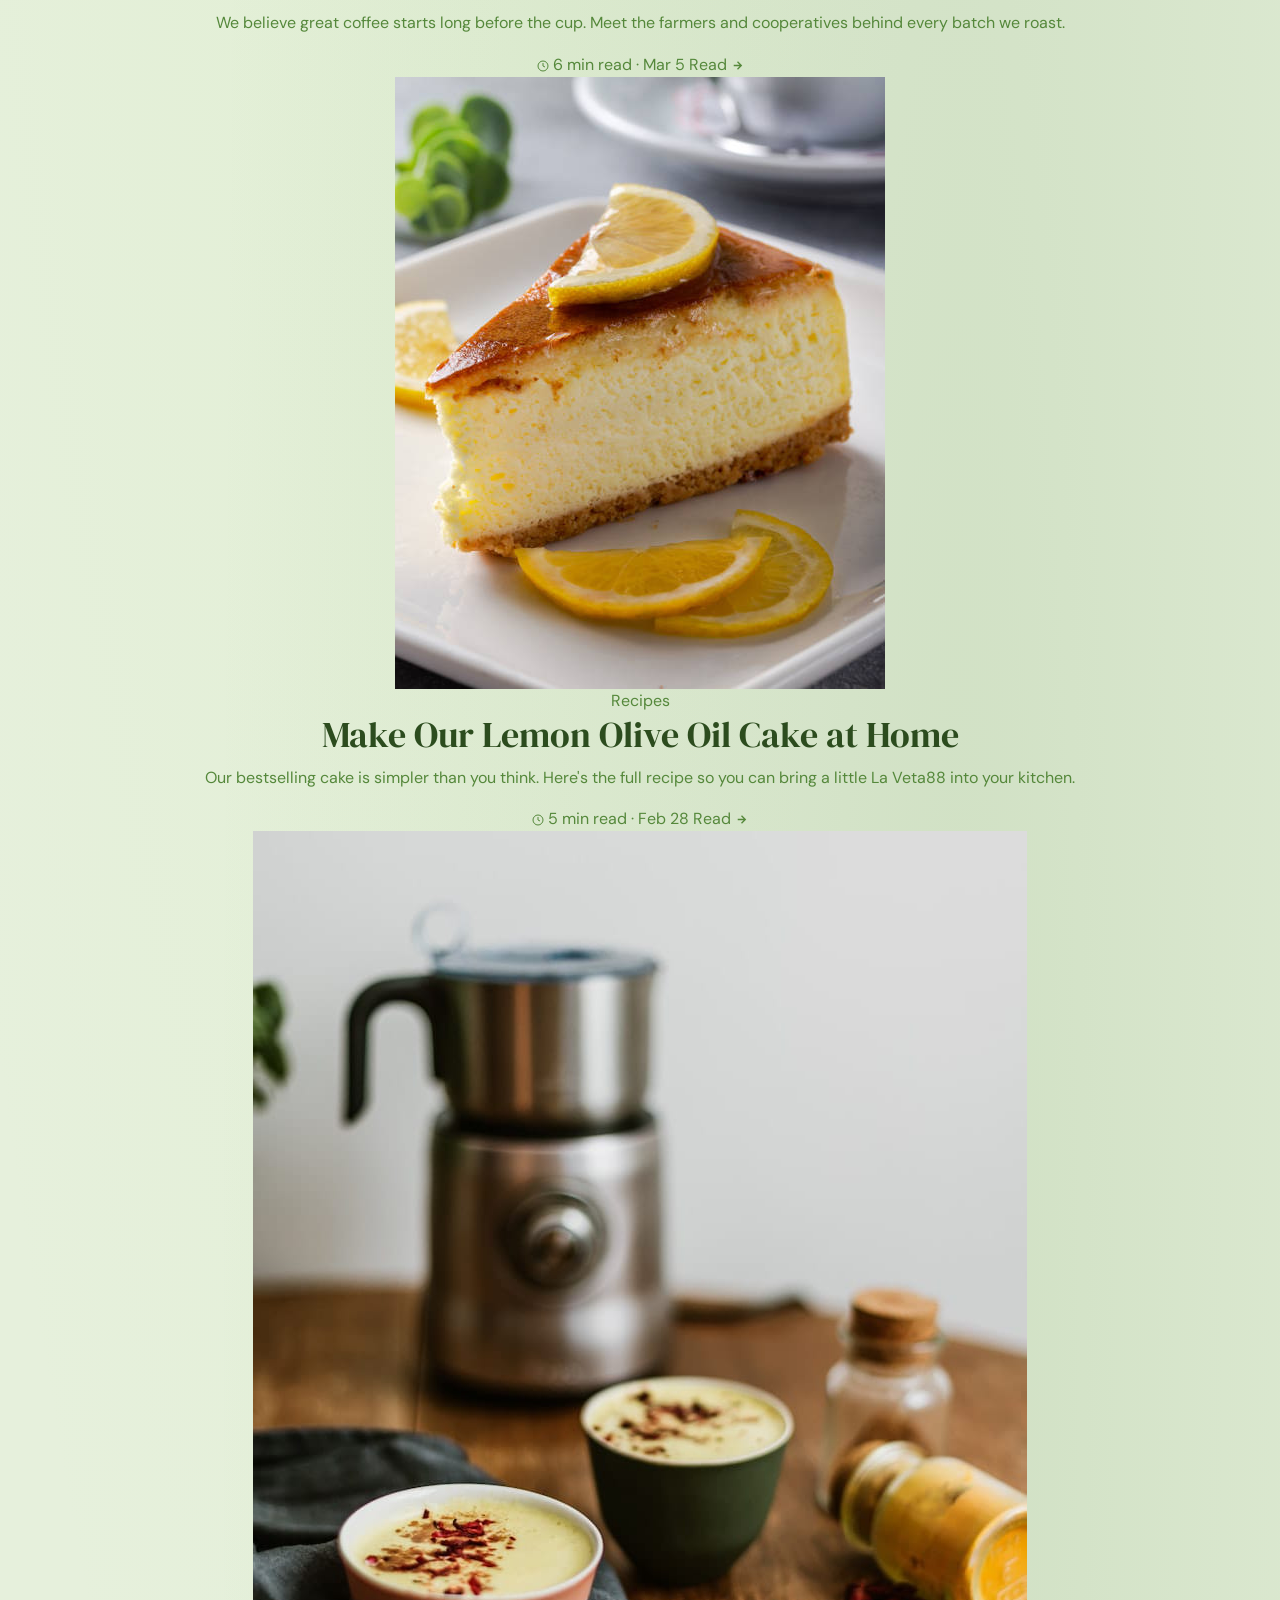
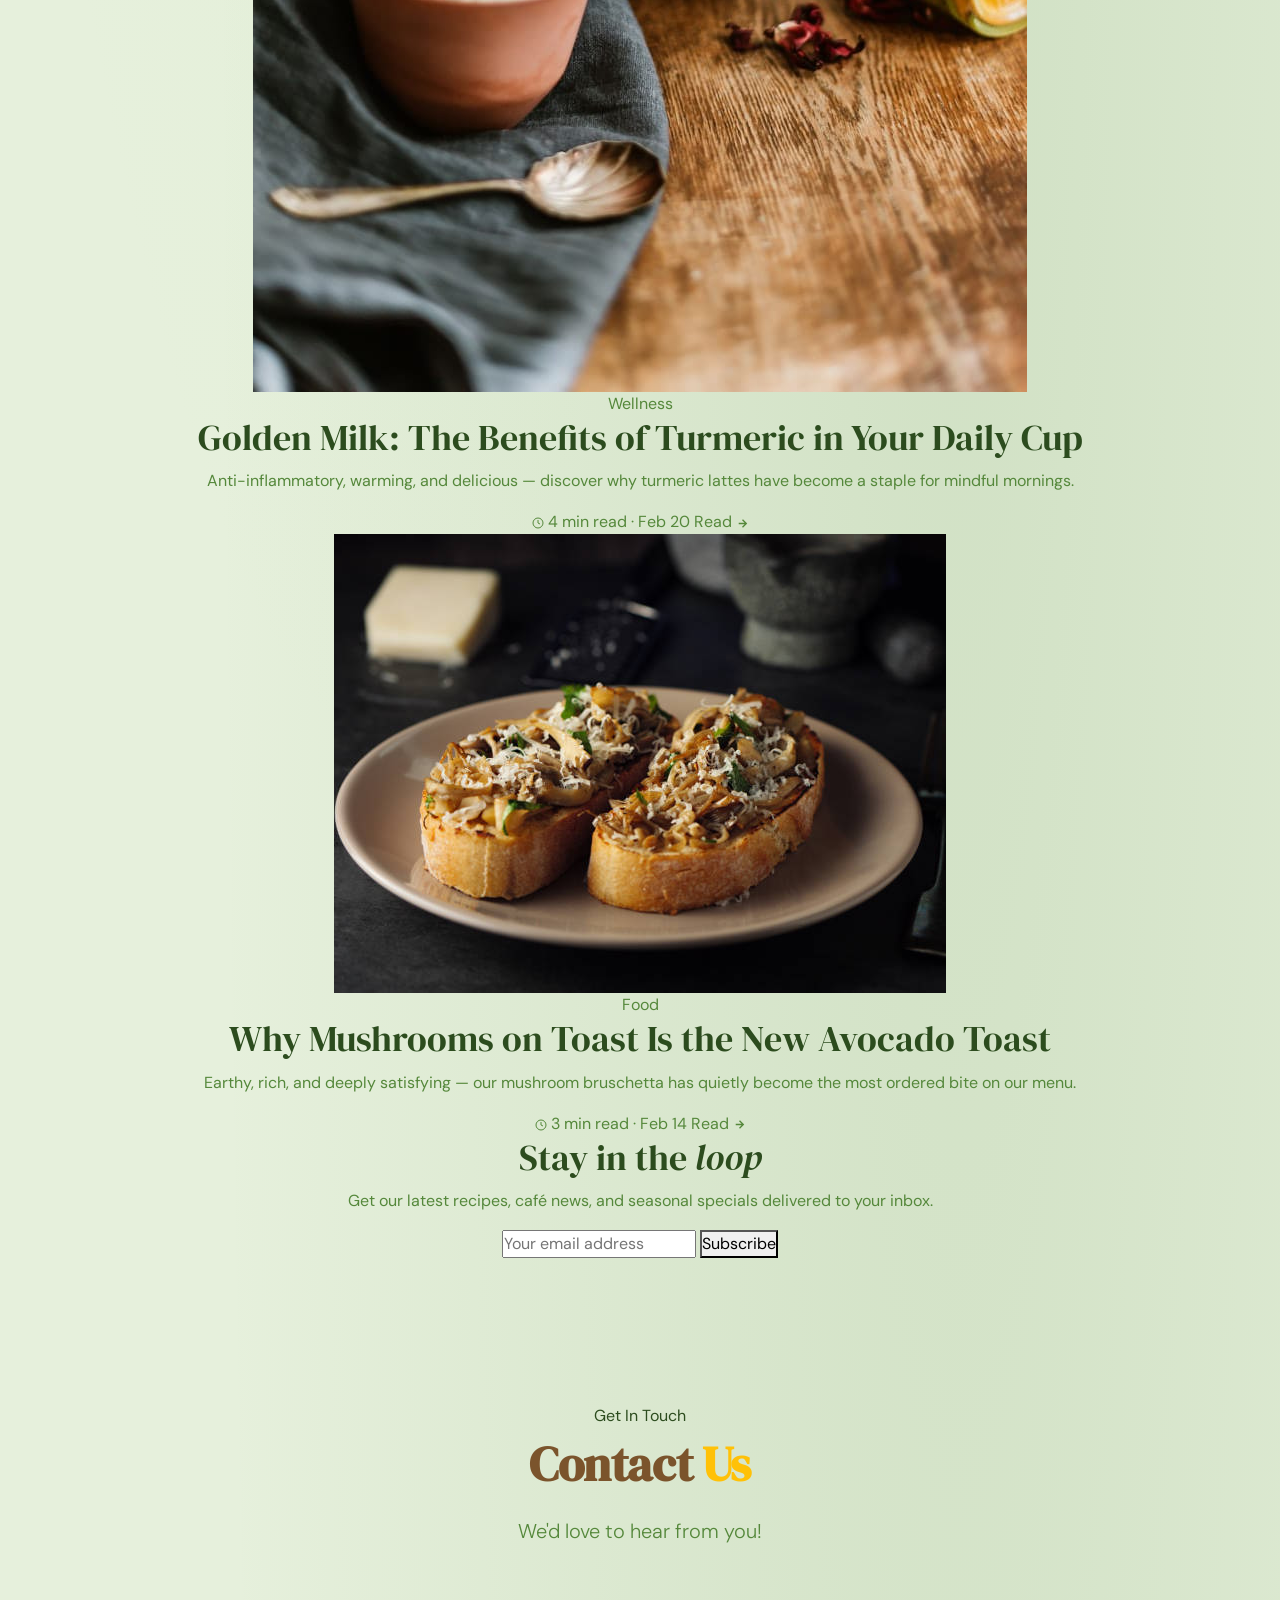
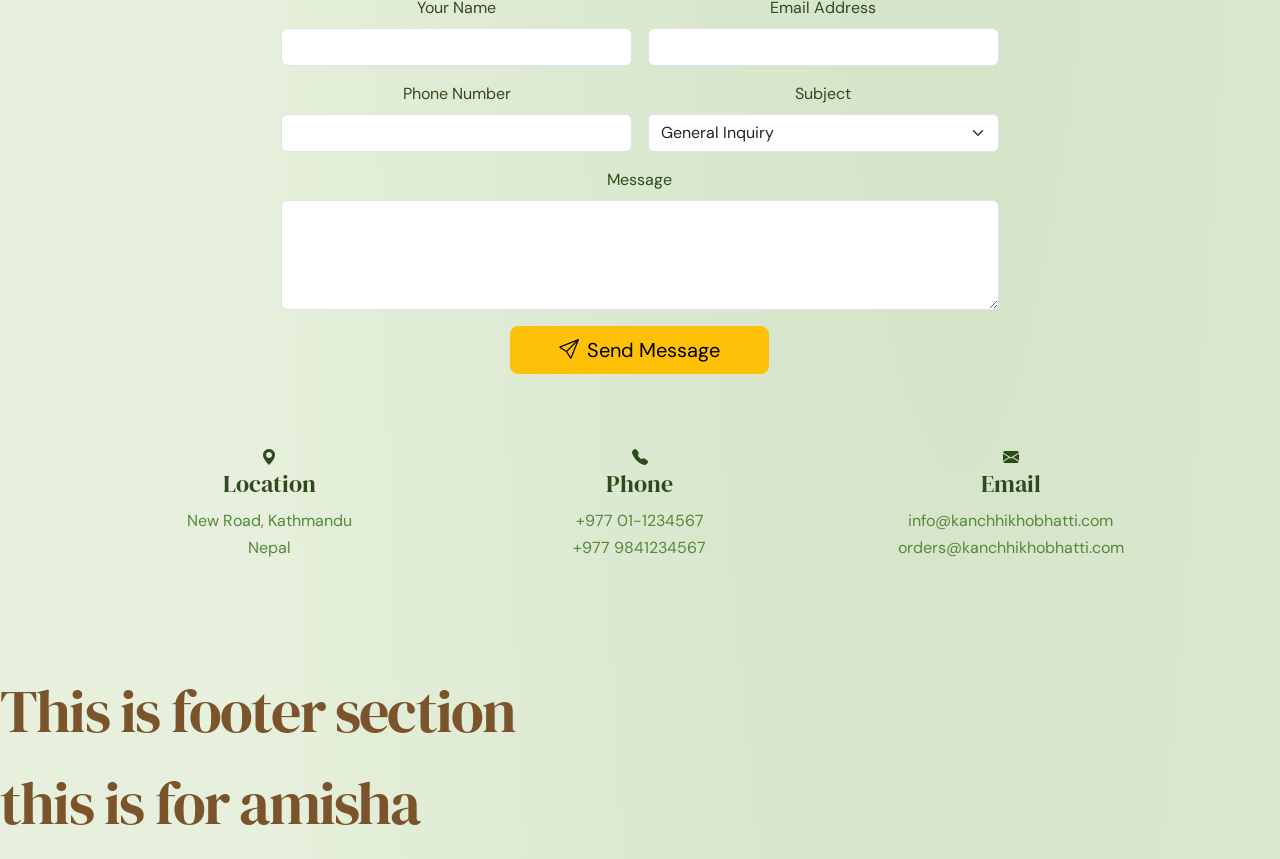
==== commit a0361d95: "fixes of code and blogs in index.html added" ====
--- a/index.html
+++ b/index.html
@@ -20,6 +20,9 @@
 
     <!-- Font Awesome Icons -->
     <link rel="stylesheet" href="https://cdnjs.cloudflare.com/ajax/libs/font-awesome/6.5.1/css/all.min.css">
+
+    <!-- Swiper CSS -->
+    <link rel="stylesheet" href="https://cdn.jsdelivr.net/npm/swiper@11/swiper-bundle.min.css" />
 
     <!-- Custom CSS -->
     <link rel="stylesheet" href="index.css">
@@ -356,13 +359,6 @@
             </div>
             
         </section>
-        <link href="https://cdnjs.cloudflare.com/ajax/libs/font-awesome/6.5.0/css/all.min.css" rel="stylesheet">
-
-  <!-- SWIPER -->
-  <link rel="stylesheet" href="https://cdn.jsdelivr.net/npm/swiper@11/swiper-bundle.min.css" />
-
-
-
   <!-- BANNERS -->
 
   <div class="container pb-5" id="categoryCollapseGroup">
@@ -601,468 +597,12 @@
 
     </div>
 
-    <!-- Swiper CSS (loaded via CDN in head) -->
-    <script src="https://cdn.jsdelivr.net/npm/bootstrap@5.3.2/dist/js/bootstrap.bundle.min.js"></script>
-
-    <!-- SWIPER -->
-    <!-- <script src="https://cdn.jsdelivr.net/npm/swiper@11/swiper-bundle.min.js"></script> -->
-
-        <!-- CHANGED BY KILO AI - Contact section -->
-        <section id="contact" class="contact-section py-5">
-            <div class="container">
-                <div class="text-center mb-5">
-                    <span class="section-subtitle">Get In Touch</span>
-                    <h2 class="display-5 fw-bold mt-2">Contact <span class="text-warning">Us</span></h2>
-                    <p class="lead text-muted mx-auto" style="max-width: 600px;">We'd love to hear from you!</p>
-                </div>
-
-                <div class="row g-4">
-                    <div class="col-lg-8 mx-auto">
-                        <form id="contactForm" class="contact-form" novalidate>
-                            <div class="row g-3">
-                                <div class="col-md-6">
-                                    <label for="name" class="form-label">Your Name</label>
-                                    <input type="text" class="form-control" id="name" name="name" required>
-                                    <!-- Validation feedback (Bootstrap 5) -->
-                                    <div class="invalid-feedback">
-                                        Please enter your name.
-                                    </div>
-                                </div>
-                                <div class="col-md-6">
-                                    <label for="email" class="form-label">Email Address</label>
-                                    <input type="email" class="form-control" id="email" name="email" required>
-                                    <div class="invalid-feedback">
-                                        Please enter a valid email address.
-                                    </div>
-                                </div>
-                                <div class="col-md-6">
-                                    <label for="phone" class="form-label">Phone Number</label>
-                                    <input type="tel" class="form-control" id="phone" name="phone">
-                                </div>
-                                <div class="col-md-6">
-                                    <label for="subject" class="form-label">Subject</label>
-                                    <select class="form-select" id="subject" name="subject">
-                                        <option value="General">General Inquiry</option>
-                                        <option value="Reservation">Table Reservation</option>
-                                        <option value="Feedback">Feedback</option>
-                                    </select>
-                                </div>
-                                <div class="col-12">
-                                    <label for="message" class="form-label">Message</label>
-                                    <textarea class="form-control" id="message" name="message" rows="4" required></textarea>
-                                    <div class="invalid-feedback">
-                                        Please enter your message.
-                                    </div>
-                                </div>
-                                <div class="col-12 text-center">
-                                    <button type="submit" class="btn btn-warning btn-lg px-5">
-                                        <i class="bi bi-send me-2"></i>Send Message
-                                    </button>
-                                </div>
-                            </div>
-                        </form>
-                    </div>
-                </div>
-
-                <!-- Contact Info Cards -->
-                <div class="row g-4 mt-5">
-                    <div class="col-md-4">
-                        <div class="contact-card text-center">
-                            <div class="contact-icon">
-                                <i class="bi bi-geo-alt-fill"></i>
-                            </div>
-                            <h5>Location</h5>
-                            <p class="mb-0">New Road, Kathmandu</p>
-                            <p>Nepal</p>
-                        </div>
-                    </div>
-                    <div class="col-md-4">
-                        <div class="contact-card text-center">
-                            <div class="contact-icon">
-                                <i class="bi bi-telephone-fill"></i>
-                            </div>
-                            <h5>Phone</h5>
-                            <p class="mb-0">+977 01-1234567</p>
-                            <p>+977 9841234567</p>
-                        </div>
-                    </div>
-                    <div class="col-md-4">
-                        <div class="contact-card text-center">
-                            <div class="contact-icon">
-                                <i class="bi bi-envelope-fill"></i>
-                            </div>
-                            <h5>Email</h5>
-                            <p class="mb-0">info@kanchhikhobhatti.com</p>
-                            <p>orders@kanchhikhobhatti.com</p>
-                        </div>
-                    </div>
-                </div>
-            </div>
-        </section>
 
         <!-- CHANGED BY KILO AI - Menu section -->
         <section id="menu" class="menu-section">
             <div class="menu-inner">
 
-<<<<<<< HEAD
-                <style>
-                    
-  *, *::before, *::after { box-sizing: border-box; margin: 0; padding: 0; }
-
-:root {
-  --light-green: #C1E899;
-  --brown:       #9A6735;
-  --pale-green:  #E6F0DC;
-  --dark-green:  #55883B;
-  --dark:        #1e2e14;
-  --warm-gray:   #7a8c6e;
-}
-
-body {
-  background: var(--light-green);
-  color: var(--dark);
-  font-family: 'Jost', sans-serif;
-  overflow-x: hidden;
-}
-
-.menu-section {
-  min-height: 100vh;
-  padding: 80px 24px 100px;
-  position: relative;
-  overflow: hidden;
-}
-
-.menu-section::before {
-  content: '';
-  position: fixed;
-  inset: 0;
-  background:
-    radial-gradient(ellipse 60% 50% at 10% 15%, rgba(85,136,59,.18) 0%, transparent 60%),
-    radial-gradient(ellipse 50% 60% at 88% 80%, rgba(154,103,53,.12) 0%, transparent 60%);
-  pointer-events: none;
-  z-index: 0;
-}
-
-.menu-inner { position: relative; z-index: 1; max-width: 1100px; margin: 0 auto; }
-
-.menu-header {
-  text-align: center;
-  margin-bottom: 60px;
-  animation: fadeUp .7s ease both;
-}
-
-.menu-eyebrow {
-  font-size: .72rem;
-  font-weight: 500;
-  letter-spacing: .3em;
-  text-transform: uppercase;
-  color: var(--brown);
-  display: block;
-  margin-bottom: 14px;
-}
-
-.menu-title {
-  font-family: 'Playfair Display', serif;
-  font-size: clamp(3rem, 7vw, 5.5rem);
-  font-weight: 400;
-  line-height: 1;
-  color: var(--dark-green);
-  display: inline-block;
-}
-
-.menu-title em { font-style: italic; color: var(--brown); }
-
-.menu-divider {
-  display: flex;
-  align-items: center;
-  justify-content: center;
-  gap: 16px;
-  margin: 22px auto 0;
-  width: fit-content;
-}
-
-.menu-divider span {
-  height: 1.5px; width: 80px;
-  background: linear-gradient(to right, transparent, var(--brown));
-}
-
-.menu-divider span:last-child { background: linear-gradient(to left, transparent, var(--brown)); }
-.menu-divider svg { color: var(--brown); flex-shrink: 0; }
-
-.filter-bar {
-  display: flex;
-  justify-content: center;
-  flex-wrap: wrap;
-  gap: 10px;
-  margin-bottom: 56px;
-  animation: fadeUp .7s .15s ease both;
-}
-
-.filter-btn {
-  padding: 9px 26px;
-  border-radius: 100px;
-  border: 1.5px solid var(--dark-green);
-  background: transparent;
-  font-family: 'Jost', sans-serif;
-  font-size: .82rem;
-  font-weight: 500;
-  letter-spacing: .06em;
-  color: var(--dark-green);
-  cursor: pointer;
-  transition: all .3s ease;
-  outline: none;
-}
-
-.filter-btn:hover {
-  background: rgba(85,136,59,.12);
-  border-color: var(--brown);
-  color: var(--brown);
-  transform: translateY(-1px);
-}
-
-.filter-btn.active {
-  background: var(--dark-green);
-  border-color: var(--dark-green);
-  color: #fff;
-  box-shadow: 0 6px 20px rgba(85,136,59,.30);
-}
-
-.menu-grid {
-  display: grid;
-  grid-template-columns: repeat(auto-fill, minmax(310px, 1fr));
-  gap: 28px;
-}
-
-/* Card */
-.card {
-  background: #f8f8f6;
-  border-radius: 18px;
-  overflow: hidden;
-  position: relative;
-  box-shadow: 0 8px 20px rgba(0,0,0,0.08);
-  transition: 0.3s;
-}
-
-.card:hover {
-  transform: translateY(-5px);
-}
-
-/* Tag (popular/new) */
-.tag {
-  position: absolute;
-  top: 12px;
-  left: 12px;
-  background: #e6e6e6;
-  padding: 4px 10px;
-  border-radius: 10px;
-  font-size: 12px;
-  text-transform: lowercase;
-}
-
-/* Image */
-.card img {
-  width: 100%;
-  height: 200px;
-  object-fit: cover;
-}
-.menu{
-  display: flex;
-  flex-wrap: wrap;
-  gap: 20px;
- 
-}
-.card{
-  width: 300px;
-}
-/* Content */
-.content {
-  padding: 18px;
-}
-
-/* Category */
-.category {
-  font-size: 13px;
-  color: #8a8a8a;
-  margin-bottom: 6px;
-}
-
-/* Title */
-.content h2 {
-  font-size: 20px;
-  color: #3c5a2a;
-  margin-bottom: 10px;
-}
-
-/* Description */
-.desc {
-  font-size: 14px;
-  color: #666;
-  margin-bottom: 16px;
-  line-height: 1.4;
-}
-
-/* Bottom section */
-.bottom {
-  display: flex;
-  justify-content: space-between;
-  align-items: center;
-}
-
-/* Price */
-.price {
-  font-weight: bold;
-  color: #2e3d22;
-}
-
-/* Add button */
-.add-btn {
-  background: #9c6b3c;
-  color: white;
-  border: none;
-  width: 38px;
-  height: 38px;
-  border-radius: 50%;
-  font-size: 18px;
-  cursor: pointer;}
-  
-.menu-card {
-  background: #ffffff;
-  border-radius: 18px;
-  overflow: hidden;
-  box-shadow: 0 2px 18px rgba(85,136,59,.10);
-  border: 1px solid rgba(85,136,59,.12);
-  transition: transform .35s ease, box-shadow .35s ease;
-  position: relative;
-  animation: fadeUp .6s ease both;
-}
-
-.menu-card:hover {
-  transform: translateY(-6px);
-  box-shadow: 0 16px 40px rgba(85,136,59,.20);
-}
-
-.menu-card.hidden { display: none; }
-
-.card-badge {
-  position: absolute;
-  top: 14px; right: 14px;
-  color: #fff;
-  font-size: .65rem;
-  font-weight: 600;
-  letter-spacing: .08em;
-  text-transform: uppercase;
-  padding: 5px 11px;
-  border-radius: 100px;
-  z-index: 2;
-}
-
-.card-badge.new      { background: var(--dark-green); }
-.card-badge.popular  { background: var(--brown); }
-.card-badge.seasonal { background: #6b8f3a; }
-
-.card-img {
- 
-width: 100%;
-aspect-ratio: 4/ 3;   /* keeps consistent size */
-object-fit: cover;     /* clean fill */
-object-position: center;
-display: block;
-}
-
-
-.card-img-placeholder {
-  width: 100%;
-  height: 190px;
-  display: flex;
-  align-items: center;
-  justify-content: center;
-  font-size: 3.5rem;
-  background: linear-gradient(135deg, var(--light-green) 0%, var(--pale-green) 100%);
-  color: var(--warm-gray);
-  flex-direction: column;
-  gap: 8px;
-}
-
-.card-img-placeholder p {
-  font-size: .75rem;
-  letter-spacing: .05em;
-  color: var(--warm-gray);
-}
-
-.card-body { padding: 22px 22px 20px; }
-
-.card-category {
-  font-size: .68rem;
-  font-weight: 500;
-  letter-spacing: .18em;
-  text-transform: uppercase;
-  color: var(--brown);
-  margin-bottom: 6px;
-}
-
-.card-name {
-  font-family: 'Playfair Display', serif;
-  font-size: 1.25rem;
-  font-weight: 700;
-  color: var(--dark-green);
-  margin-bottom: 8px;
-  line-height: 1.25;
-}
-
-.card-desc {
-  font-size: .83rem;
-  color: var(--warm-gray);
-  line-height: 1.6;
-  margin-bottom: 18px;
-}
-
-.card-footer { display: flex; align-items: center; justify-content: space-between; }
-
-.card-price {
-  font-family: 'Playfair Display', serif;
-  font-size: 1.35rem;
-  font-weight: 700;
-  color: var(--dark);
-}
-
-.card-price span {
-  font-size: .75rem;
-  font-weight: 400;
-  color: var(--warm-gray);
-  font-family: 'Jost', sans-serif;
-  margin-left: 2px;
-}
-
-.card-add {
-  width: 38px; height: 38px;
-  border-radius: 50%; border: none;
-  background: var(--brown); color: #fff;
-  font-size: 1.3rem;
-  display: flex; align-items: center; justify-content: center;
-  cursor: pointer;
-  transition: background .25s, transform .2s;
-  line-height: 1;
-}
-
-.card-add:hover { background: var(--dark-green); transform: scale(1.12) rotate(90deg); }
-
-.empty-state { grid-column: 1/-1; text-align: center; padding: 80px 20px; display: none; }
-.empty-state.visible { display: block; }
-.empty-state p { font-family: 'Playfair Display', serif; font-size: 1.3rem; color: var(--warm-gray); font-style: italic; }
-
-@keyframes fadeUp {
-  from { opacity: 0; transform: translateY(30px); }
-  to   { opacity: 1; transform: translateY(0); }
-}
-
-@media (max-width: 640px) {
-  .menu-grid { grid-template-columns: 1fr; }
-  .menu-title { font-size: 2.6rem; }
-}
-
-                </style>
-=======
->>>>>>> c5846d960efe423acd99734d971fcceb110b570c
+
                 <header class="menu-header">
                   <span class="menu-eyebrow">Crafted with love</span>
                   <h2 class="menu-title">Our <em>Menu</em></h2>
@@ -1098,9 +638,194 @@
         </section>
         <!-- blog-section -->
         <section id="blog" class="blog-section">
-            <h1>
-                this is for blogs
-            </h1>
+            <div class="blog-inner">
+          
+              <!-- ── HEADER ── -->
+              <header class="blog-header">
+                <span class="blog-eyebrow">Stories from our kitchen</span>
+                <h2 class="blog-title">Our <em>Blog</em></h2>
+                <div class="blog-divider">
+                  <span></span>
+                  <svg width="18" height="18" viewBox="0 0 24 24" fill="currentColor">
+                    <path d="M12 2C6.48 2 2 6.48 2 12s4.48 10 10 10 10-4.48 10-10S17.52 2 12 2zm-1 14H9V8h2v8zm4 0h-2V8h2v8z"/>
+                  </svg>
+                  <span></span>
+                </div>
+              </header>
+          
+              <!-- ── FEATURED POST ── -->
+              <a href="article.html" class="blog-featured">
+                <!-- Replace src with your image path -->
+               
+                <div class="featured-body">
+                   <img class="featured-img" src="images/alexey-sabulevskiy-IMyUQRuZXb0-unsplash.jpg" alt="Featured Post"
+                     onerror="this.outerHTML='<div class=\'featured-img-placeholder\'>☕</div>'">
+                 
+                  <h2 class="featured-title">The Art of the Perfect Pour: How We Craft Every Cup</h2>
+           <p >From bean selection to the final pour, every cup at La Veta88 is a small ceremony. We take you behind the scenes of our morning ritual — the grind, the tamp, the bloom — and why it matters more than you'd think.</p>
+          <div class="post-meta">
+                    <span>
+                      <svg width="14" height="14" viewBox="0 0 5 5" fill="none" stroke="currentColor" stroke-width="2"><circle cx="12" cy="12" r="10"/><path d="M12 6v6l4 2"/></svg>
+                      5 min read
+                    </span>
+                    <span>
+                      <svg width="14" height="14" viewBox="0 0 24 24" fill="none" stroke="currentColor" stroke-width="2"><rect x="3" y="4" width="18" height="18" rx="2"/><path d="M16 2v4M8 2v4M3 10h18"/></svg>
+                      March 20, 2026
+                    </span>               
+                  </div>
+                  <a href="article.html" class="read-more">
+                    Read Article
+                    <svg width="16" height="16" viewBox="0 0 24 24" fill="none" stroke="currentColor" stroke-width="2.5"><path d="M5 12h14M12 5l7 7-7 7"/></svg>
+                  </a>
+                </div>
+              </a>
+          
+              <!-- ── BLOG GRID ── -->
+              <div class="blog-grid">
+          
+                <!-- BLOG CARD 1 -->
+                <a href="article.html" class="blog-card" style="animation-delay: 0.1s">
+                  <!-- Replace src with your image path -->
+                  <img class="blog-card-img" src="images/masala chai.jpeg" alt="Blog Post 1"
+                       onerror="this.outerHTML='<div class=\'blog-card-img-placeholder\'>🍵</div>'">
+                  <div class="blog-card-body">
+                    <span class="blog-card-tag">Tea Culture</span>
+                    <h3 class="blog-card-title">Why Masala Chai Is More Than Just a Drink</h3>
+                    <p class="blog-card-excerpt">The spices, the ritual, the warmth — masala chai carries centuries of tradition in every sip. We explore its roots and our own recipe.</p>
+                    <div class="blog-card-footer">
+                      <span class="blog-card-meta">
+                        <svg width="12" height="12" viewBox="0 0 24 24" fill="none" stroke="currentColor" stroke-width="2"><circle cx="12" cy="12" r="10"/><path d="M12 6v6l4 2"/></svg>
+                        3 min read · Mar 15
+                      </span>
+                      <a href="article.html" class="blog-card-link">
+                        Read
+                        <svg width="13" height="13" viewBox="0 0 24 24" fill="none" stroke="currentColor" stroke-width="2.5"><path d="M5 12h14M12 5l7 7-7 7"/></svg>
+                      </a>
+                    </div>
+                  </div>
+                </a>
+          
+                <!-- BLOG CARD 2 -->
+                <a href="article.html" class="blog-card" style="animation-delay: 0.18s">
+                  <img class="blog-card-img" src="images/croissant.jpeg" alt="Blog Post 2"
+                       onerror="this.outerHTML='<div class=\'blog-card-img-placeholder\'>🥐</div>'">
+                  <div class="blog-card-body">
+                    <span class="blog-card-tag">Baking</span>
+                    <h3 class="blog-card-title">Secrets Behind Our Almond Croissant</h3>
+                    <p class="blog-card-excerpt">Frangipane, flaky layers, and patience — our head baker shares what makes this pastry so irresistibly good every single morning.</p>
+                    <div class="blog-card-footer">
+                      <span class="blog-card-meta">
+                        <svg width="12" height="12" viewBox="0 0 24 24" fill="none" stroke="currentColor" stroke-width="2"><circle cx="12" cy="12" r="10"/><path d="M12 6v6l4 2"/></svg>
+                        4 min read · Mar 10
+                      </span>
+                      <a href="article.html" class="blog-card-link">
+                        Read
+                        <svg width="13" height="13" viewBox="0 0 24 24" fill="none" stroke="currentColor" stroke-width="2.5"><path d="M5 12h14M12 5l7 7-7 7"/></svg>
+                      </a>
+                    </div>
+                  </div>
+                </a>
+          
+                <!-- BLOG CARD 3 -->
+                <a href="article.html" class="blog-card" style="animation-delay: 0.26s">
+                  <img class="blog-card-img" src="images/expresso1.jpeg" alt="Blog Post 3"
+                       onerror="this.outerHTML='<div class=\'blog-card-img-placeholder\'>🌿</div>'">
+                  <div class="blog-card-body">
+                    <span class="blog-card-tag">Sustainability</span>
+                    <h3 class="blog-card-title">How We Source Our Coffee Beans Responsibly</h3>
+                    <p class="blog-card-excerpt">We believe great coffee starts long before the cup. Meet the farmers and cooperatives behind every batch we roast.</p>
+                    <div class="blog-card-footer">
+                      <span class="blog-card-meta">
+                        <svg width="12" height="12" viewBox="0 0 24 24" fill="none" stroke="currentColor" stroke-width="2"><circle cx="12" cy="12" r="10"/><path d="M12 6v6l4 2"/></svg>
+                        6 min read · Mar 5
+                      </span>
+                      <a href="article.html" class="blog-card-link">
+                        Read
+                        <svg width="13" height="13" viewBox="0 0 24 24" fill="none" stroke="currentColor" stroke-width="2.5"><path d="M5 12h14M12 5l7 7-7 7"/></svg>
+                      </a>
+                    </div>
+                  </div>
+                </a>
+          
+                <!-- BLOG CARD 4 -->
+                <a href="article.html" class="blog-card" style="animation-delay: 0.34s">
+                  <img class="blog-card-img" src="images/lemon olive oil cake.jpeg" alt="Blog Post 4"
+                       onerror="this.outerHTML='<div class=\'blog-card-img-placeholder\'>🍋</div>'">
+                  <div class="blog-card-body">
+                    <span class="blog-card-tag">Recipes</span>
+                    <h3 class="blog-card-title">Make Our Lemon Olive Oil Cake at Home</h3>
+                    <p class="blog-card-excerpt">Our bestselling cake is simpler than you think. Here's the full recipe so you can bring a little La Veta88 into your kitchen.</p>
+                    <div class="blog-card-footer">
+                      <span class="blog-card-meta">
+                        <svg width="12" height="12" viewBox="0 0 24 24" fill="none" stroke="currentColor" stroke-width="2"><circle cx="12" cy="12" r="10"/><path d="M12 6v6l4 2"/></svg>
+                        5 min read · Feb 28
+                      </span>
+                      <a href="article.html" class="blog-card-link">
+                        Read
+                        <svg width="13" height="13" viewBox="0 0 24 24" fill="none" stroke="currentColor" stroke-width="2.5"><path d="M5 12h14M12 5l7 7-7 7"/></svg>
+                      </a>
+                    </div>
+                  </div>
+                </a>
+          
+                <!-- BLOG CARD 5 -->
+                <a href="article.html" class="blog-card" style="animation-delay: 0.42s">
+                  <img class="blog-card-img" src="images/golden turmeric latte.jpeg" alt="Blog Post 5"
+                       onerror="this.outerHTML='<div class=\'blog-card-img-placeholder\'>✨</div>'">
+                  <div class="blog-card-body">
+                    <span class="blog-card-tag">Wellness</span>
+                    <h3 class="blog-card-title">Golden Milk: The Benefits of Turmeric in Your Daily Cup</h3>
+                    <p class="blog-card-excerpt">Anti-inflammatory, warming, and delicious — discover why turmeric lattes have become a staple for mindful mornings.</p>
+                    <div class="blog-card-footer">
+                      <span class="blog-card-meta">
+                        <svg width="12" height="12" viewBox="0 0 24 24" fill="none" stroke="currentColor" stroke-width="2"><circle cx="12" cy="12" r="10"/><path d="M12 6v6l4 2"/></svg>
+                        4 min read · Feb 20
+                      </span>
+                      <a href="article.html" class="blog-card-link">
+                        Read
+                        <svg width="13" height="13" viewBox="0 0 24 24" fill="none" stroke="currentColor" stroke-width="2.5"><path d="M5 12h14M12 5l7 7-7 7"/></svg>
+                      </a>
+                    </div>
+                  </div>
+                </a>
+          
+                <!-- BLOG CARD 6 -->
+                <a href="article.html" class="blog-card" style="animation-delay: 0.50s">
+                  <img class="blog-card-img" src="images/mushroom brushetta.jpeg" alt="Blog Post 6"
+                       onerror="this.outerHTML='<div class=\'blog-card-img-placeholder\'>🍄</div>'">
+                  <div class="blog-card-body">
+                    <span class="blog-card-tag">Food</span>
+                    <h3 class="blog-card-title">Why Mushrooms on Toast Is the New Avocado Toast</h3>
+                    <p class="blog-card-excerpt">Earthy, rich, and deeply satisfying — our mushroom bruschetta has quietly become the most ordered bite on our menu.</p>
+                    <div class="blog-card-footer">
+                      <span class="blog-card-meta">
+                        <svg width="12" height="12" viewBox="0 0 24 24" fill="none" stroke="currentColor" stroke-width="2"><circle cx="12" cy="12" r="10"/><path d="M12 6v6l4 2"/></svg>
+                        3 min read · Feb 14
+                      </span>
+                      <a href="article.html" class="blog-card-link">
+                        Read
+                        <svg width="13" height="13" viewBox="0 0 24 24" fill="none" stroke="currentColor" stroke-width="2.5"><path d="M5 12h14M12 5l7 7-7 7"/></svg>
+                      </a>
+                    </div>
+                  </div>
+                </a>
+          
+              </div><!-- end .blog-grid -->
+          
+              <!-- ── NEWSLETTER ── -->
+              <div class="newsletter">
+                <div class="newsletter-text">
+                  <h3>Stay in the <em>loop</em></h3>
+                  <p>Get our latest recipes, café news, and seasonal specials delivered to your inbox.</p>
+                </div>
+                <div class="newsletter-form">
+                  <input type="email" placeholder="Your email address">
+                  <button type="button">Subscribe</button>
+                </div>
+              </div>
+          
+            </div>
+
         </section>
 
         <!-- services-section -->
@@ -1108,6 +833,99 @@
 
         </section>
     </main>
+
+    <!-- CHANGED BY KILO AI - Contact section (moved before footer by Kilo AI) -->
+    <section id="contact" class="contact-section py-5">
+        <div class="container">
+            <div class="text-center mb-5">
+                <span class="section-subtitle">Get In Touch</span>
+                <h2 class="display-5 fw-bold mt-2">Contact <span class="text-warning">Us</span></h2>
+                <p class="lead text-muted mx-auto" style="max-width: 600px;">We'd love to hear from you!</p>
+            </div>
+
+            <div class="row g-4">
+                <div class="col-lg-8 mx-auto">
+                    <form id="contactForm" class="contact-form" novalidate>
+                        <div class="row g-3">
+                            <div class="col-md-6">
+                                <label for="name" class="form-label">Your Name</label>
+                                <input type="text" class="form-control" id="name" name="name" required>
+                                <!-- Validation feedback (Bootstrap 5) -->
+                                <div class="invalid-feedback">
+                                    Please enter your name.
+                                </div>
+                            </div>
+                            <div class="col-md-6">
+                                <label for="email" class="form-label">Email Address</label>
+                                <input type="email" class="form-control" id="email" name="email" required>
+                                <div class="invalid-feedback">
+                                    Please enter a valid email address.
+                                </div>
+                            </div>
+                            <div class="col-md-6">
+                                <label for="phone" class="form-label">Phone Number</label>
+                                <input type="tel" class="form-control" id="phone" name="phone">
+                            </div>
+                            <div class="col-md-6">
+                                <label for="subject" class="form-label">Subject</label>
+                                <select class="form-select" id="subject" name="subject">
+                                    <option value="General">General Inquiry</option>
+                                    <option value="Reservation">Table Reservation</option>
+                                    <option value="Feedback">Feedback</option>
+                                </select>
+                            </div>
+                            <div class="col-12">
+                                <label for="message" class="form-label">Message</label>
+                                <textarea class="form-control" id="message" name="message" rows="4" required></textarea>
+                                <div class="invalid-feedback">
+                                    Please enter your message.
+                                </div>
+                            </div>
+                            <div class="col-12 text-center">
+                                <button type="submit" class="btn btn-warning btn-lg px-5">
+                                    <i class="bi bi-send me-2"></i>Send Message
+                                </button>
+                            </div>
+                        </div>
+                    </form>
+                </div>
+            </div>
+
+            <!-- Contact Info Cards -->
+            <div class="row g-4 mt-5">
+                <div class="col-md-4">
+                    <div class="contact-card text-center">
+                        <div class="contact-icon">
+                            <i class="bi bi-geo-alt-fill"></i>
+                        </div>
+                        <h5>Location</h5>
+                        <p class="mb-0">New Road, Kathmandu</p>
+                        <p>Nepal</p>
+                    </div>
+                </div>
+                <div class="col-md-4">
+                    <div class="contact-card text-center">
+                        <div class="contact-icon">
+                            <i class="bi bi-telephone-fill"></i>
+                        </div>
+                        <h5>Phone</h5>
+                        <p class="mb-0">+977 01-1234567</p>
+                        <p>+977 9841234567</p>
+                    </div>
+                </div>
+                <div class="col-md-4">
+                    <div class="contact-card text-center">
+                        <div class="contact-icon">
+                            <i class="bi bi-envelope-fill"></i>
+                        </div>
+                        <h5>Email</h5>
+                        <p class="mb-0">info@kanchhikhobhatti.com</p>
+                        <p>orders@kanchhikhobhatti.com</p>
+                    </div>
+                </div>
+            </div>
+        </div>
+    </section>
 
     <!-- footer-section -->
     <footer>
--- a/index.css
+++ b/index.css
@@ -1617,12 +1617,13 @@
         }
     }
 
-    /* menu section css */
+    /* menu section css (updated bg by Kilo AI) */
     .menu-section {
        min-height: 100vh;
        padding: 80px 24px 100px;
        position: relative;
        overflow: hidden;
+       background: linear-gradient(180deg, #eaf5e0 0%, #ddefcf 100%);
      }
      
      .menu-section::before {
@@ -2077,13 +2078,21 @@
        60% { transform: translateX(-50%) translateY(-5px); }
    }
    
-   /* ============================================================
-      CHANGED BY KILO AI - ABOUT SECTION STYLES
-      ============================================================ */
+   /* CHANGED BY KILO AI - ABOUT SECTION STYLES (updated bg/font by Kilo AI) */
    
    .about-section {
        padding: 100px 40px;
-       background: var(--color-surface);
+       background: linear-gradient(180deg, #f5efe5 0%, #ece4d6 100%);
+       color: #4a3728;
+   }
+   
+   .about-section h1,
+   .about-section h2 {
+       color: #5c3d1e;
+   }
+   
+   .about-section .about-text {
+       color: #6b4f3a;
    }
    
 /* CONTAINER */
@@ -2922,269 +2931,10 @@
         color: var(--color-accent, #9A6735);
     }
 
-    /* --- Menu Section Styles (from index.html) --- */
-   *, *::before, *::after { box-sizing: border-box; margin: 0; padding: 0; }
-   
-   :root {
-       --light-green: #C1E899;
-       --brown:       #9A6735;
-       --pale-green:  #E6F0DC;
-       --dark-green:  #55883B;
-       --dark:        #1e2e14;
-       --warm-gray:   #7a8c6e;
-   }
-   
-   body {
-       background: var(--color-forest);
-       color: var(--dark);
-       font-family: 'Jost', sans-serif;
-       overflow-x: hidden;
-   }
-   
-   .menu-section {
-       min-height: 100vh;
-       padding: 80px 24px 100px;
-       position: relative;
-       overflow: hidden;
-   }
-   
-   .menu-section::before {
-       content: '';
-       position: fixed;
-       inset: 0;
-       background:
-           radial-gradient(ellipse 60% 50% at 10% 15%, rgba(85,136,59,.18) 0%, transparent 60%),
-           radial-gradient(ellipse 50% 60% at 88% 80%, rgba(154,103,53,.12) 0%, transparent 60%);
-       pointer-events: none;
-       z-index: 0;
-   }
-   
-   .menu-inner { position: relative; z-index: 1; max-width: 1100px; margin: 0 auto; }
-   
-   .menu-header {
-       text-align: center;
-       margin-bottom: 60px;
-       animation: fadeUp .7s ease both;
-   }
-   
-   .menu-eyebrow {
-       font-size: .72rem;
-       font-weight: 500;
-       letter-spacing: .3em;
-       text-transform: uppercase;
-       color: var(--brown);
-       display: block;
-       margin-bottom: 14px;
-   }
-   
-   .menu-title {
-       font-family: 'Playfair Display', serif;
-       font-size: clamp(3rem, 7vw, 5.5rem);
-       font-weight: 400;
-       line-height: 1;
-       color: var(--dark-green);
-       display: inline-block;
-   }
-   
-   .menu-title em { font-style: italic; color: var(--brown); }
-   
-   .menu-divider {
-       display: flex;
-       align-items: center;
-       justify-content: center;
-       gap: 16px;
-       margin: 22px auto 0;
-       width: fit-content;
-   }
-   
-   .menu-divider span {
-       height: 1.5px; width: 80px;
-       background: linear-gradient(to right, transparent, var(--brown));
-   }
-   
-   .menu-divider span:last-child { background: linear-gradient(to left, transparent, var(--brown)); }
-   .menu-divider svg { color: var(--brown); flex-shrink: 0; }
-   
-   .filter-bar {
-       display: flex;
-       justify-content: center;
-       flex-wrap: wrap;
-       gap: 10px;
-       margin-bottom: 56px;
-       animation: fadeUp .7s .15s ease both;
-   }
-   
-   .filter-btn {
-       padding: 9px 26px;
-       border-radius: 100px;
-       border: 1.5px solid var(--dark-green);
-       background: transparent;
-       font-family: 'Jost', sans-serif;
-       font-size: .82rem;
-       font-weight: 500;
-       letter-spacing: .06em;
-       color: var(--dark-green);
-       cursor: pointer;
-       transition: all .3s ease;
-       outline: none;
-   }
-   
-   .filter-btn:hover {
-       background: rgba(85,136,59,.12);
-       border-color: var(--brown);
-       color: var(--brown);
-       transform: translateY(-1px);
-   }
-   
-   .filter-btn.active {
-       background: var(--dark-green);
-       border-color: var(--dark-green);
-       color: #fff;
-       box-shadow: 0 6px 20px rgba(85,136,59,.30);
-   }
-   
-   .menu-grid {
-       display: grid;
-       grid-template-columns: repeat(auto-fill, minmax(310px, 1fr));
-       gap: 28px;
-   }
-   
-   .menu-card {
-       background: #ffffff;
-       border-radius: 18px;
-       overflow: hidden;
-       box-shadow: 0 2px 18px rgba(85,136,59,.10);
-       border: 1px solid rgba(85,136,59,.12);
-       transition: transform .35s ease, box-shadow .35s ease;
-       position: relative;
-       animation: fadeUp .6s ease both;
-   }
-   
-   .menu-card:hover {
-       transform: translateY(-6px);
-       box-shadow: 0 16px 40px rgba(85,136,59,.20);
-   }
-   
-   .menu-card.hidden { display: none; }
-   
-   .card-badge {
-       position: absolute;
-       top: 14px; right: 14px;
-       color: #fff;
-       font-size: .65rem;
-       font-weight: 600;
-       letter-spacing: .08em;
-       text-transform: uppercase;
-       padding: 5px 11px;
-       border-radius: 100px;
-       z-index: 2;
-   }
-   
-   .card-badge.new      { background: var(--dark-green); }
-   .card-badge.popular  { background: var(--brown); }
-   .card-badge.seasonal { background: #6b8f3a; }
-   
-   .card-img {
-       width: 100%;
-       aspect-ratio: 3 / 4;   /* keeps consistent size */
-       object-fit: cover;     /* clean fill */
-       object-position: center;
-       display: block;
-   }
-   
-   .card-img-placeholder {
-       width: 100%;
-       height: 190px;
-       display: flex;
-       align-items: center;
-       justify-content: center;
-       font-size: 3.5rem;
-       background: linear-gradient(135deg, var(--light-green) 0%, var(--pale-green) 100%);
-       color: var(--warm-gray);
-       flex-direction: column;
-       gap: 8px;
-   }
-   
-   .card-img-placeholder p {
-       font-size: .75rem;
-       letter-spacing: .05em;
-       color: var(--warm-gray);
-   }
-   
-   .card-body { padding: 22px 22px 20px; }
-   
-   .card-category {
-       font-size: .68rem;
-       font-weight: 500;
-       letter-spacing: .18em;
-       text-transform: uppercase;
-       color: var(--brown);
-       margin-bottom: 6px;
-   }
-   
-   .card-name {
-       font-family: 'Playfair Display', serif;
-       font-size: 1.25rem;
-       font-weight: 700;
-       color: var(--dark-green);
-       margin-bottom: 8px;
-       line-height: 1.25;
-   }
-   
-   .card-desc {
-       font-size: .83rem;
-       color: var(--warm-gray);
-       line-height: 1.6;
-       margin-bottom: 18px;
-   }
-   
-   .card-footer { display: flex; align-items: center; justify-content: space-between; }
-   
-   .card-price {
-       font-family: 'Playfair Display', serif;
-       font-size: 1.35rem;
-       font-weight: 700;
-       color: var(--dark);
-   }
-   
-   .card-price span {
-       font-size: .75rem;
-       font-weight: 400;
-       color: var(--warm-gray);
-       font-family: 'Jost', sans-serif;
-       margin-left: 2px;
-   }
-   
-   .card-add {
-       width: 38px; height: 38px;
-       border-radius: 50%; border: none;
-       background: var(--brown); color: #fff;
-       font-size: 1.3rem;
-       display: flex; align-items: center; justify-content: center;
-       cursor: pointer;
-       transition: background .25s, transform .2s;
-       line-height: 1;
-   }
-   
-   .card-add:hover { background: var(--dark-green); transform: scale(1.12) rotate(90deg); }
-   
-   .empty-state { grid-column: 1/-1; text-align: center; padding: 80px 20px; display: none; }
-   .empty-state.visible { display: block; }
-   .empty-state p { font-family: 'Playfair Display', serif; font-size: 1.3rem; color: var(--warm-gray); font-style: italic; }
-   
-   @keyframes fadeUp {
-       from { opacity: 0; transform: translateY(30px); }
-       to   { opacity: 1; transform: translateY(0); }
-   }
-   
-   @media (max-width: 640px) {
-       .menu-grid { grid-template-columns: 1fr; }
-       .menu-title { font-size: 2.6rem; }
-   }
-   
-    /* ============================================================
-       Created by Kilo — GALLERY / SLIDER SECTION (Optimized)
-       ============================================================ */
+
+     /* ============================================================
+        Created by Kilo — GALLERY / SLIDER SECTION (Optimized)
+        ============================================================ */
 
     .slider-section {
         padding: 80px 0 60px;
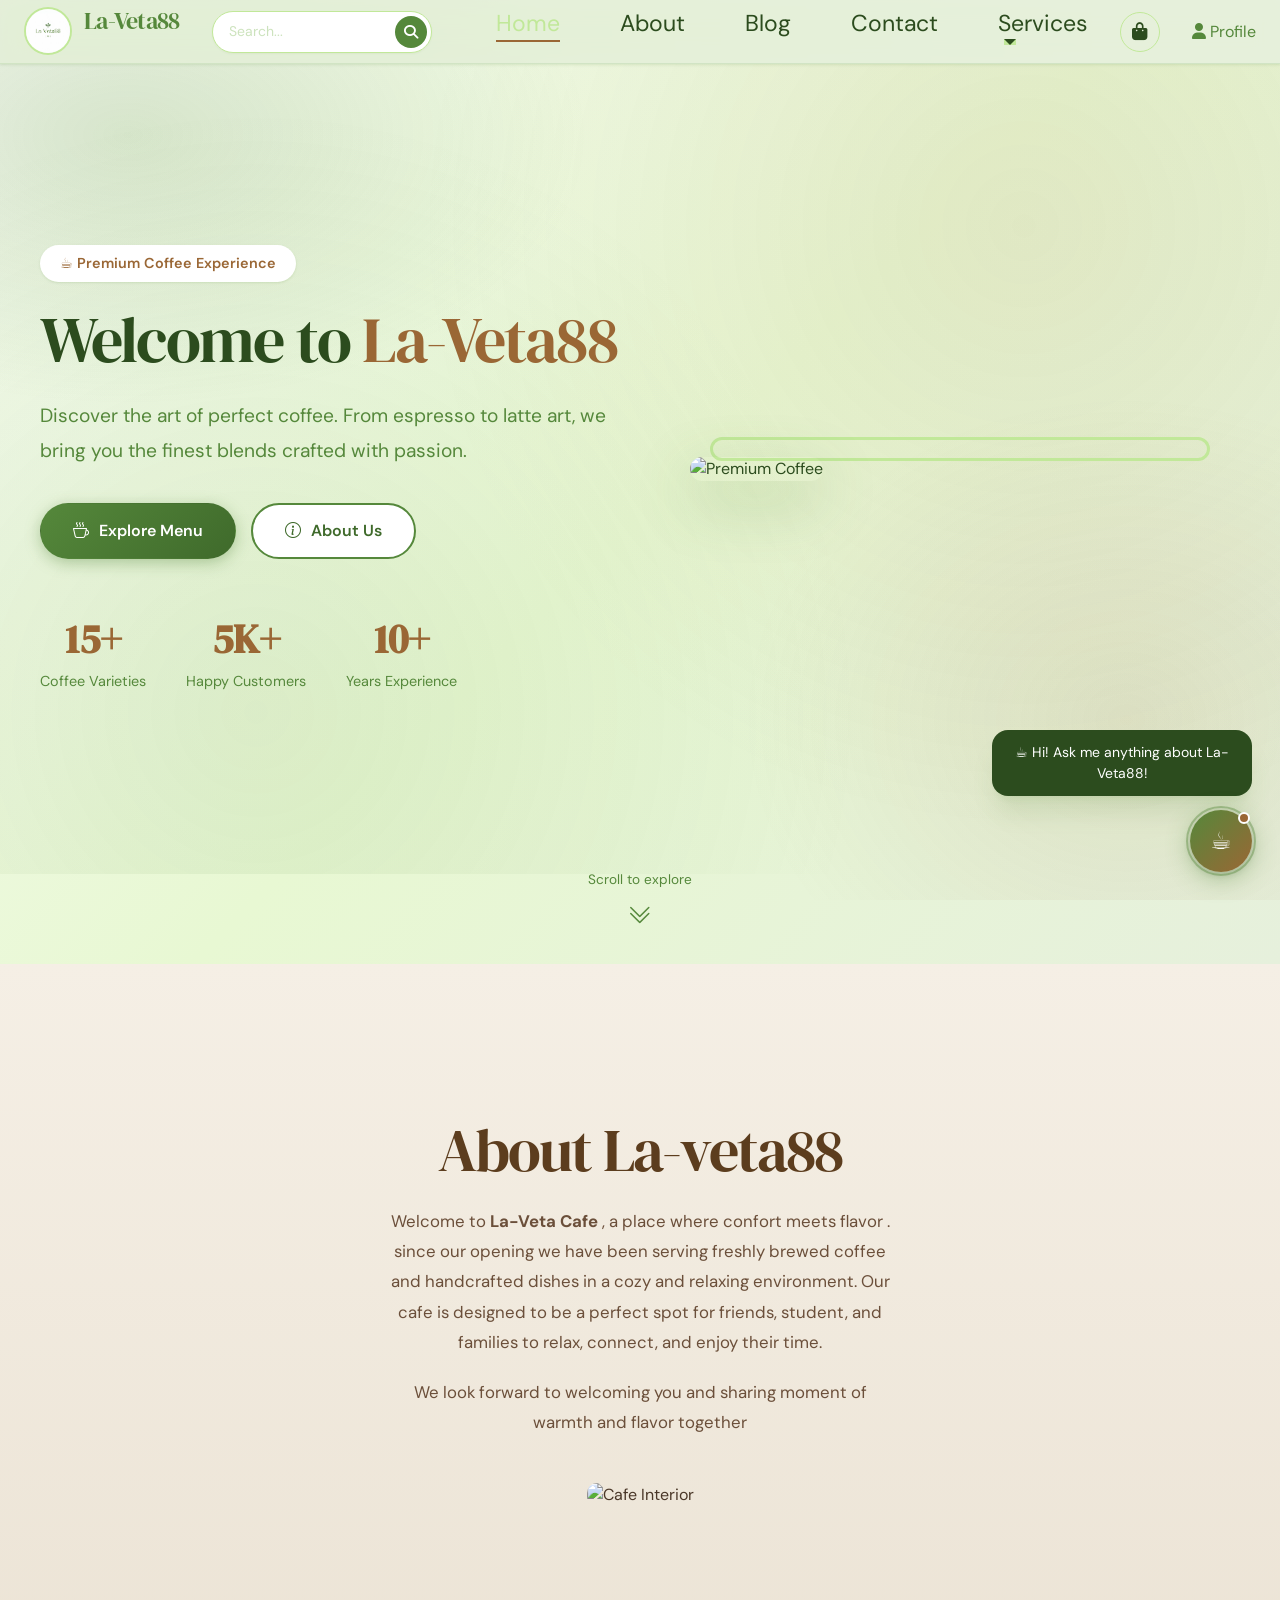
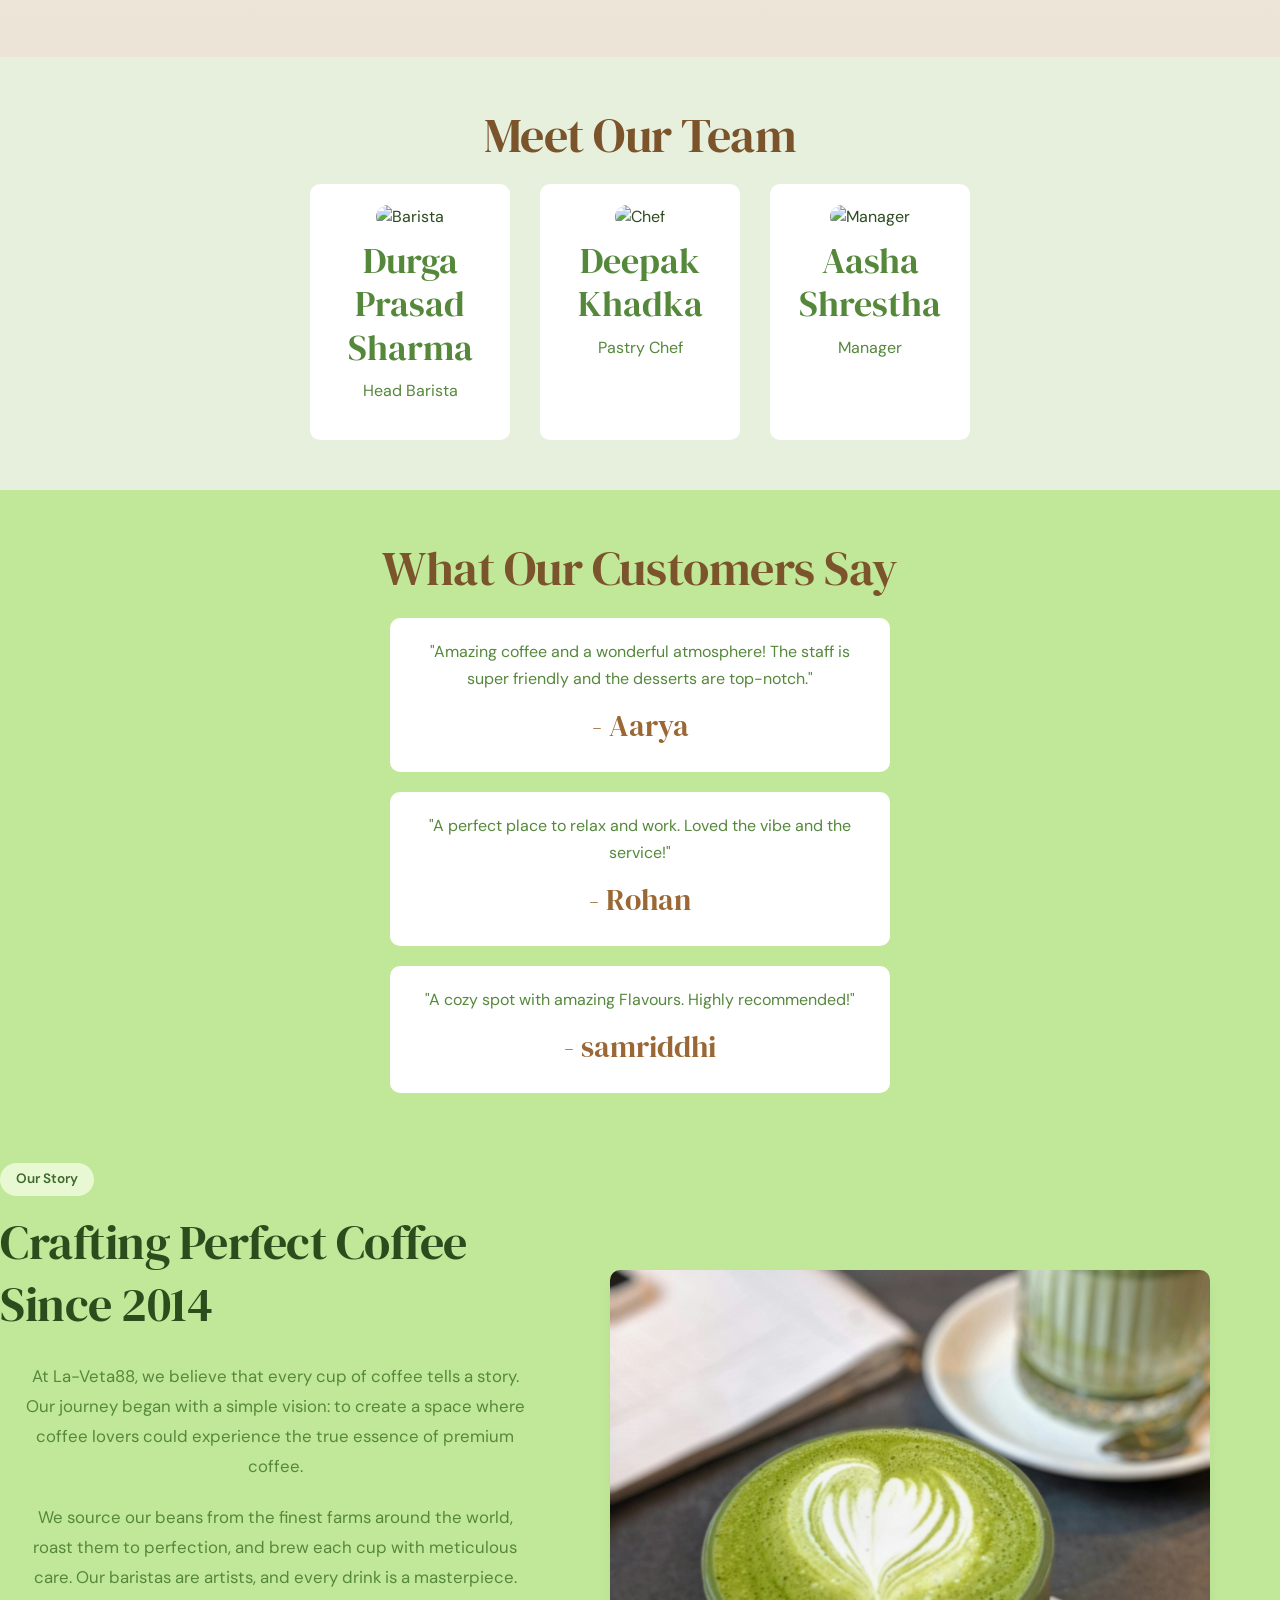
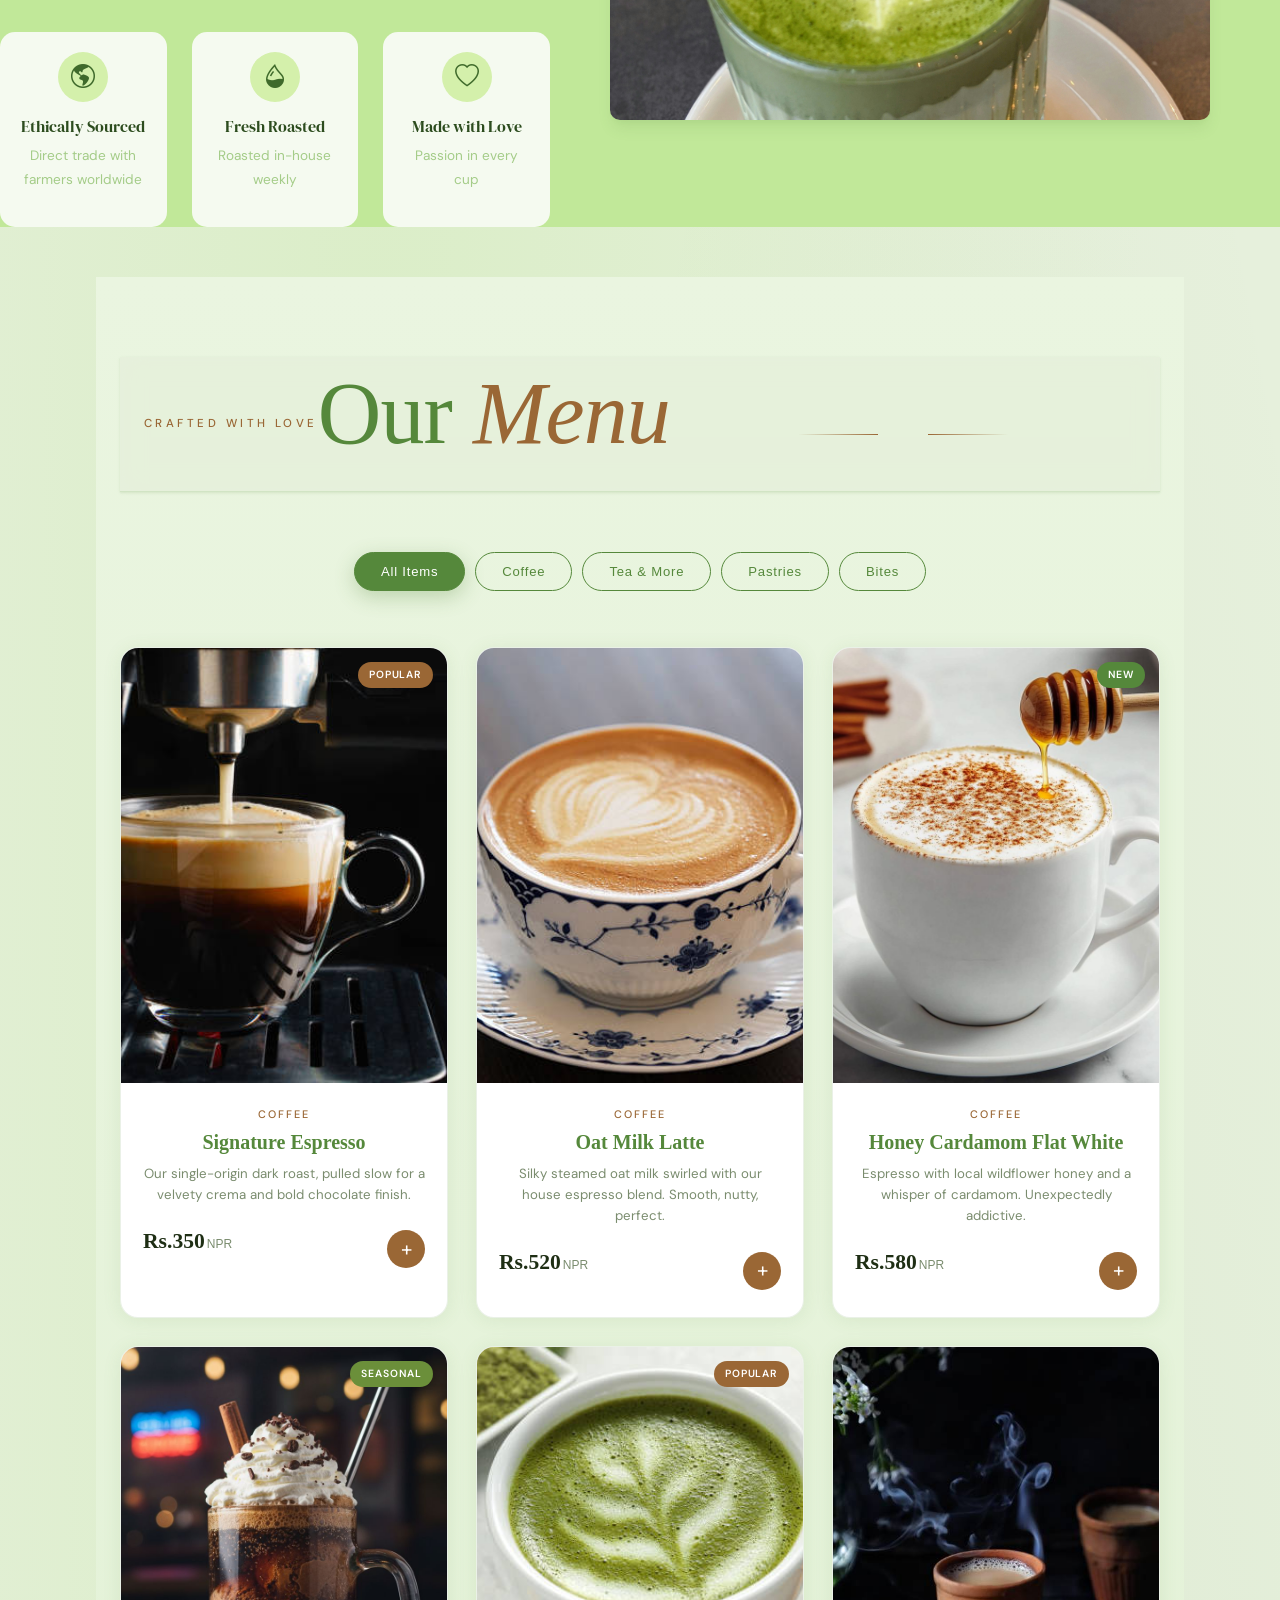
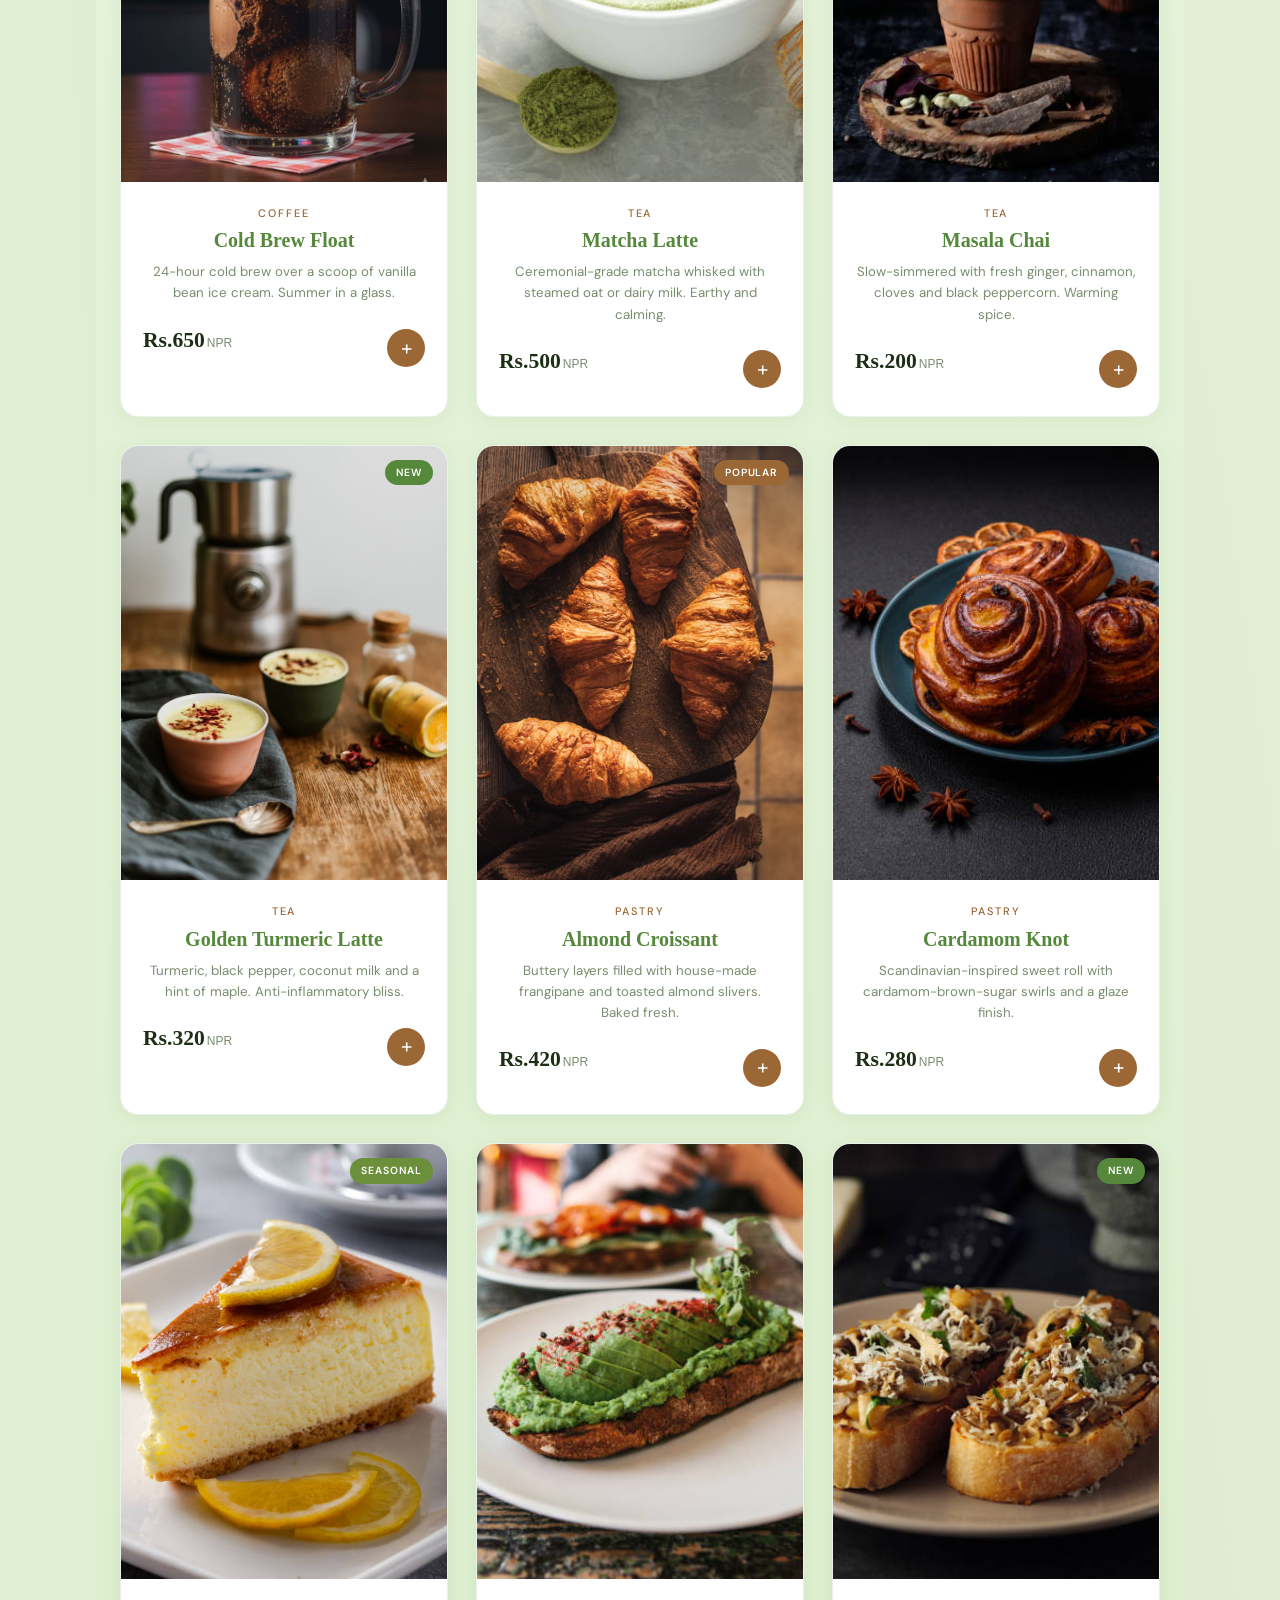
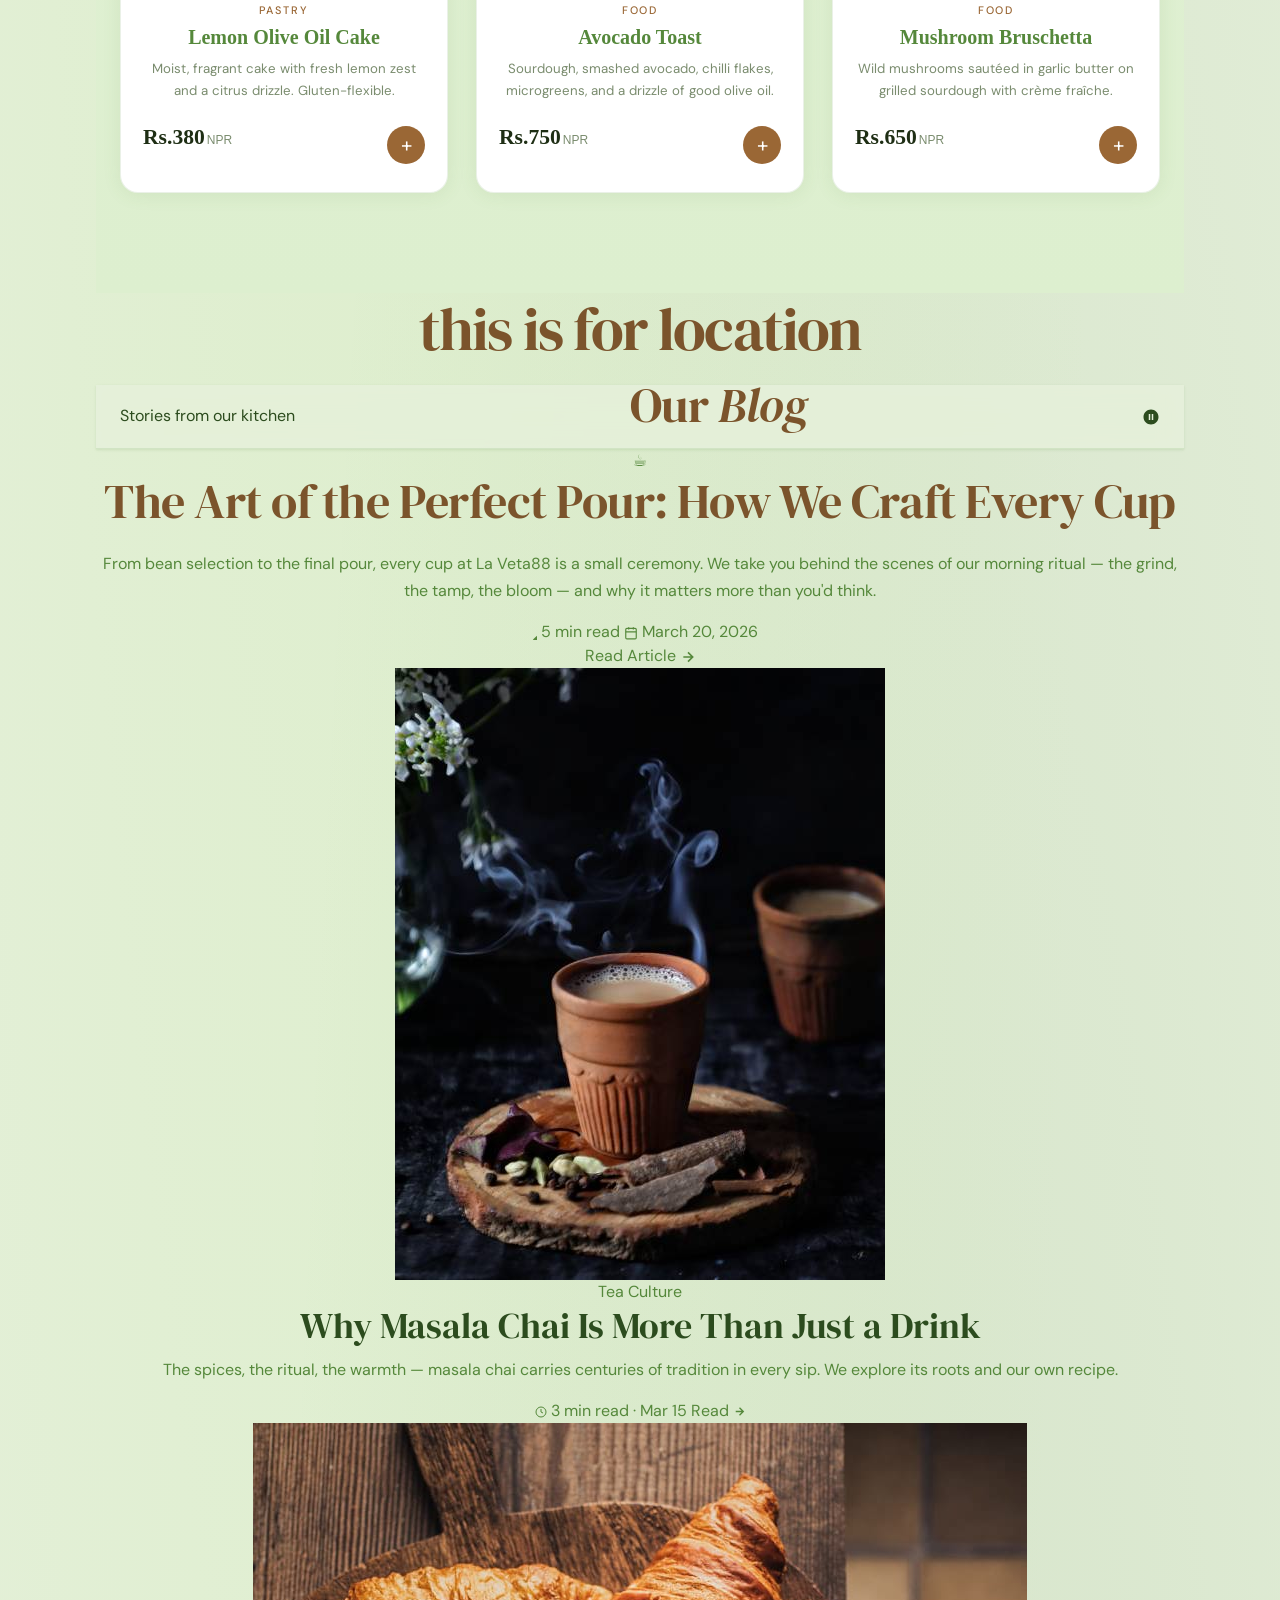
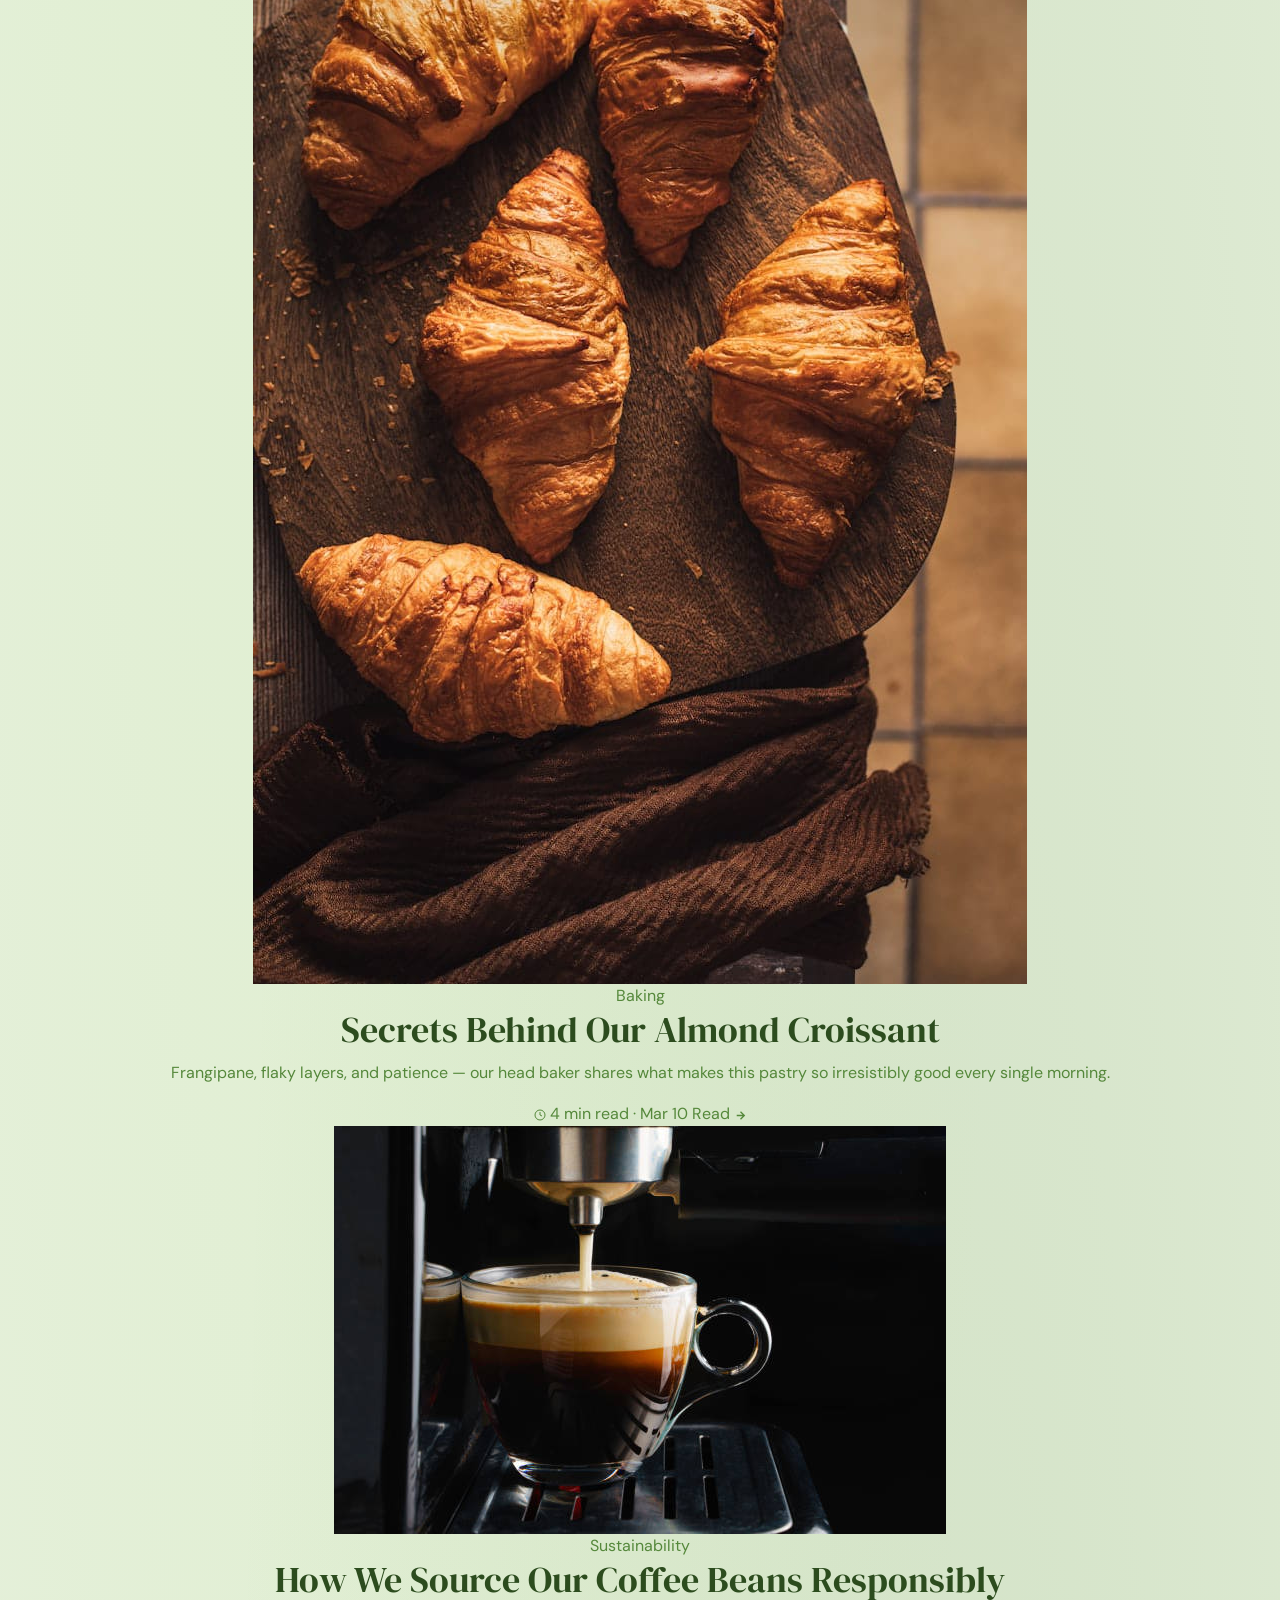
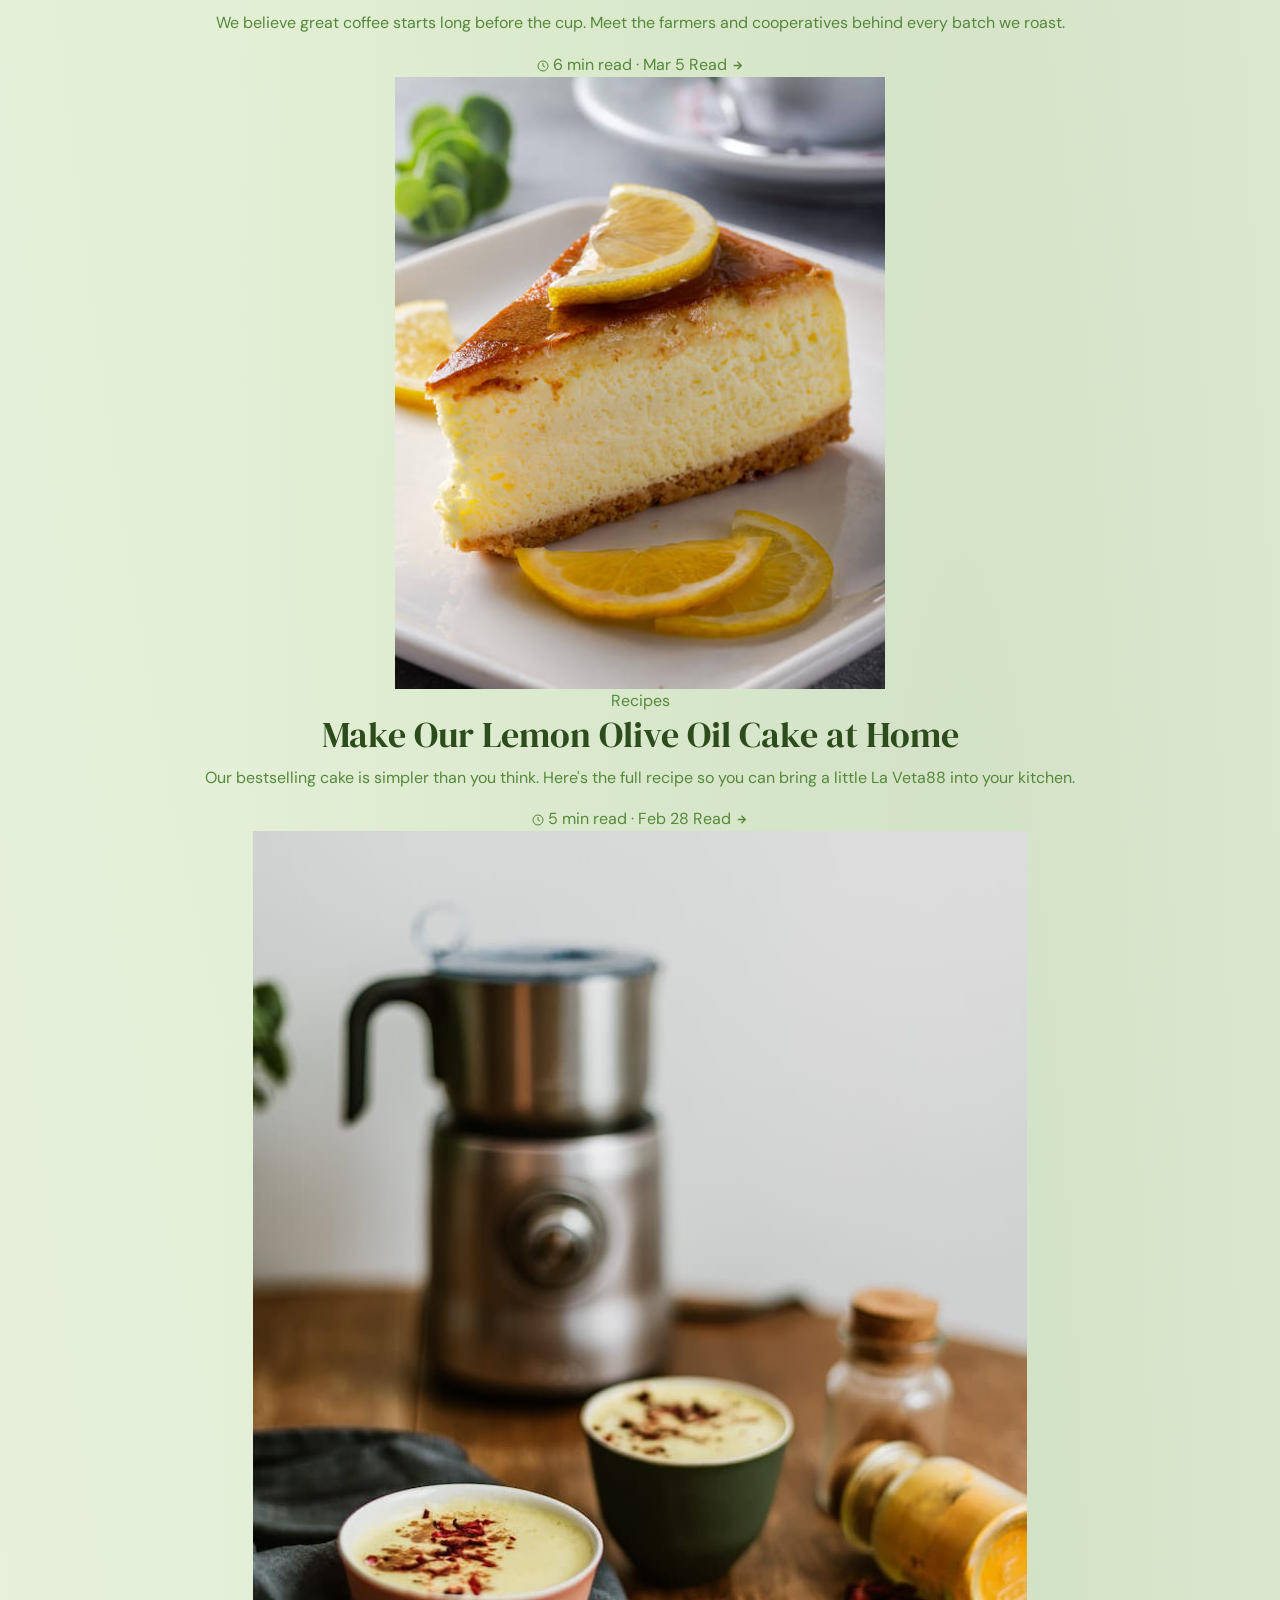
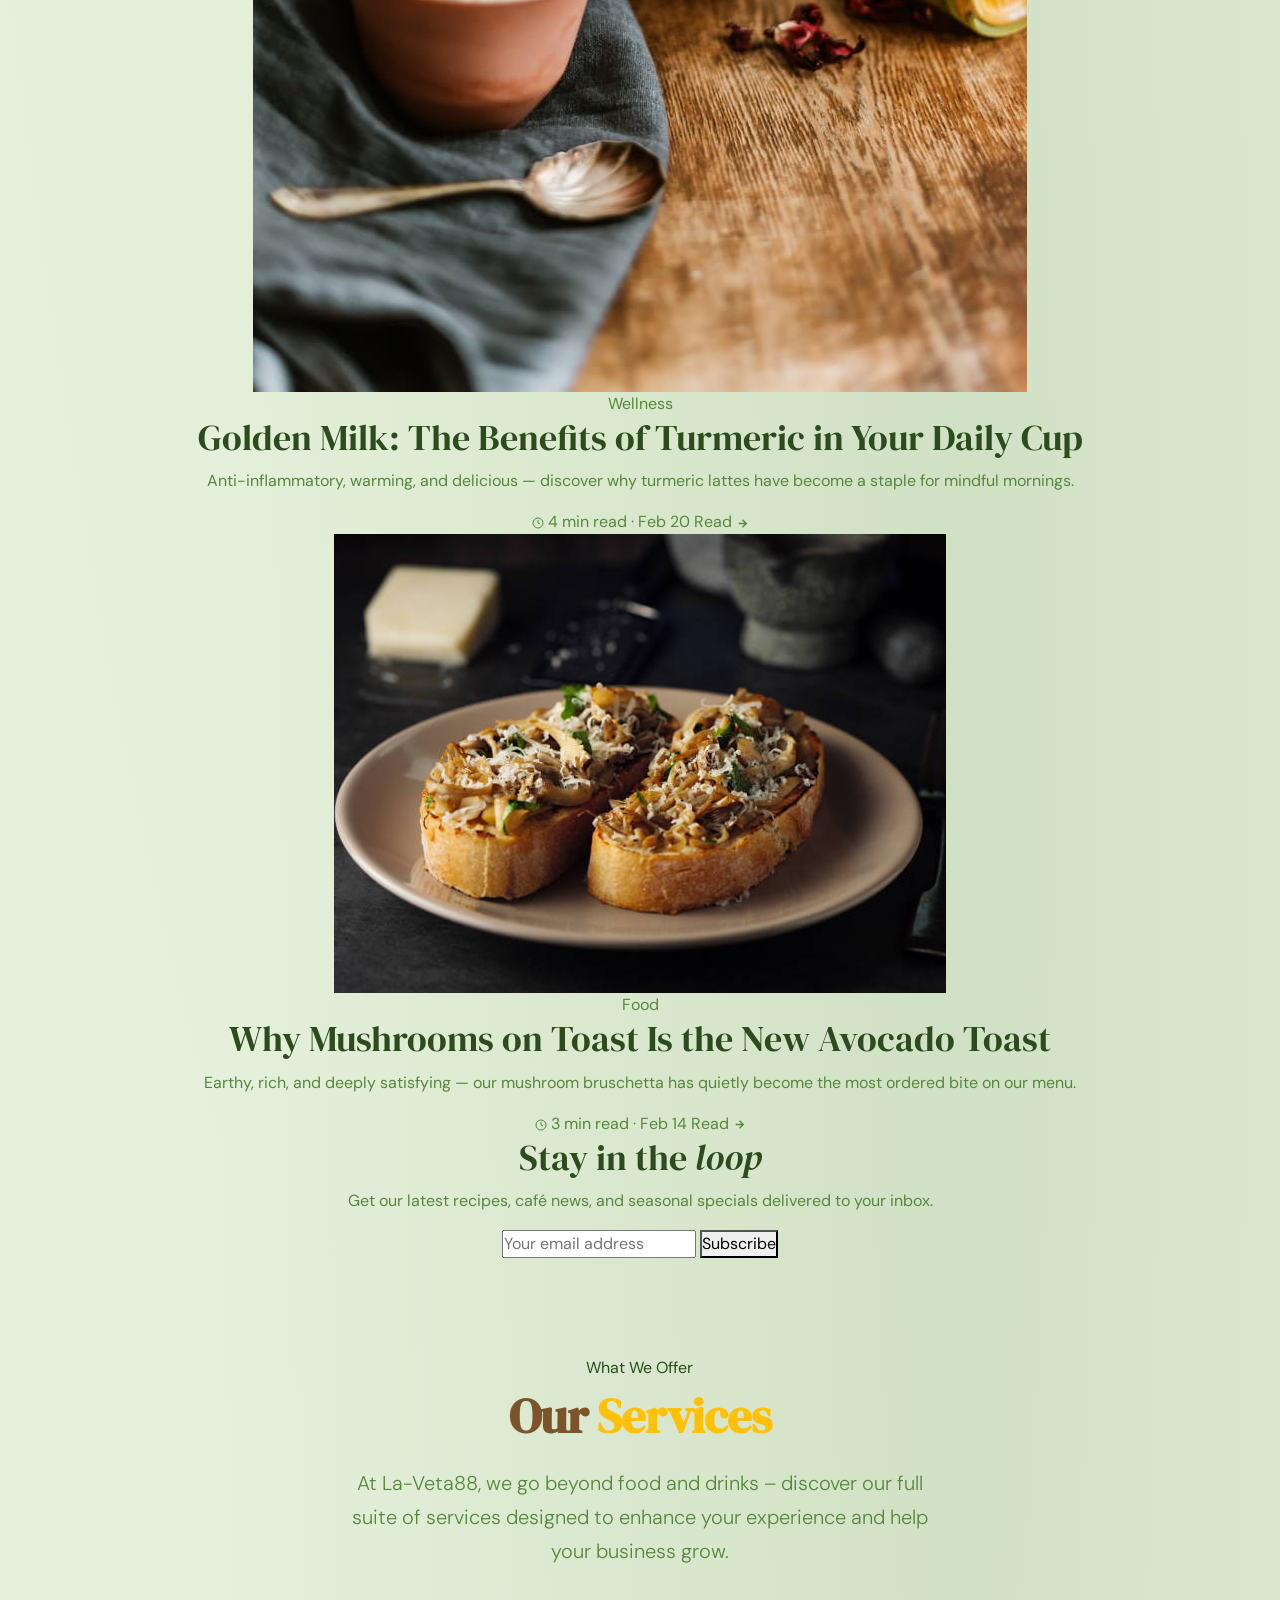
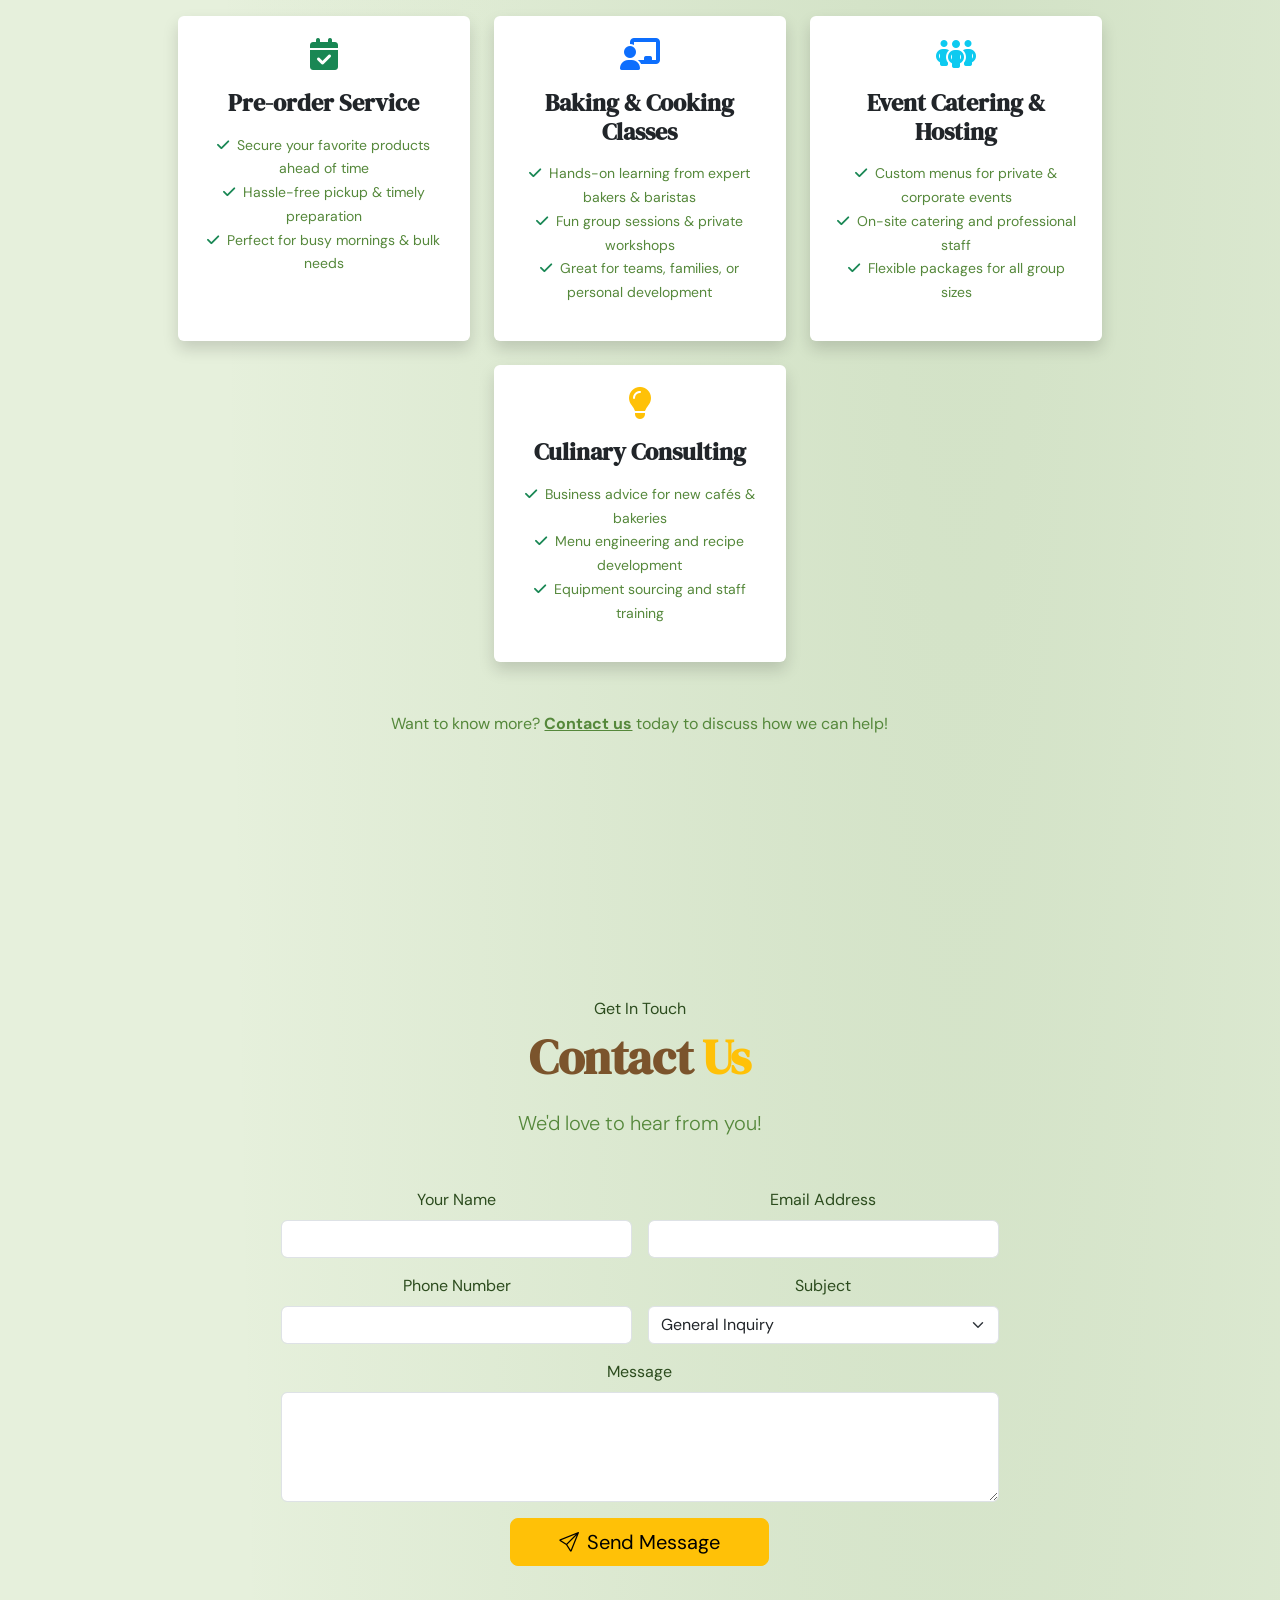
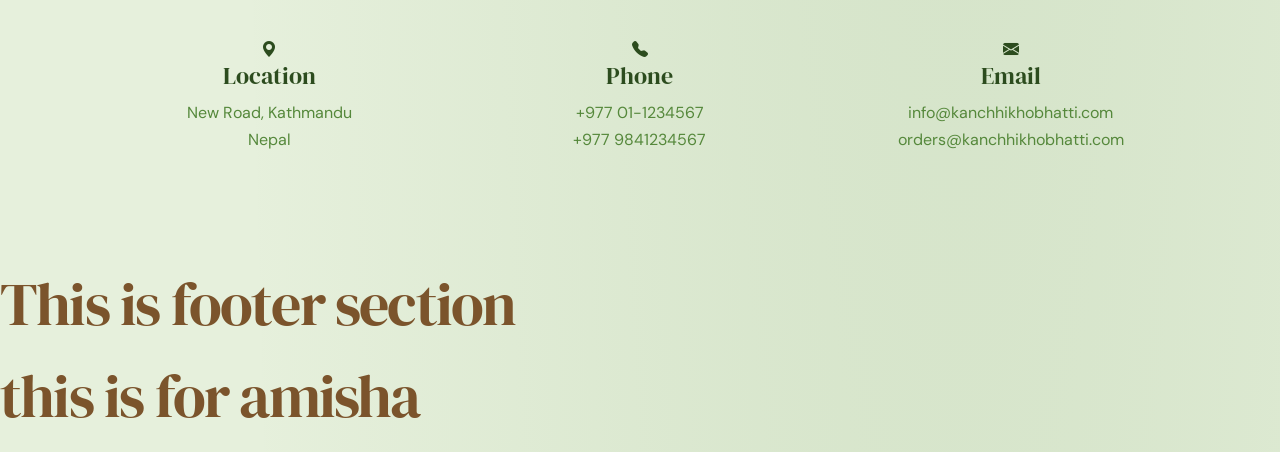
==== commit 32bc8e05: "a chat bot is added" ====
--- a/index.html
+++ b/index.html
@@ -36,6 +36,7 @@
     <script src="contact.js" defer></script>
     <script src="dropdown.js" defer></script>
 </head>
+<link rel="stylesheet" href="mittho-ai.css">
 <body>
     <!-- CHANGED BY KILO AI - Header section with responsive hamburger menu -->
     <header>
@@ -829,8 +830,87 @@
         </section>
 
         <!-- services-section -->
-        <section id="services" class="services-section">
-
+        <section id="services" class="services-section py-5">
+          <div class="container">
+            <div class="text-center mb-5">
+              <span class="section-subtitle">What We Offer</span>
+              <h2 class="display-5 fw-bold mt-2">Our <span class="text-warning">Services</span></h2>
+              <p class="lead text-muted mx-auto" style="max-width: 600px;">
+                At La-Veta88, we go beyond food and drinks – discover our full suite of services designed to enhance your experience and help your business grow.
+              </p>
+            </div>
+
+            <div class="row g-4 justify-content-center">
+              <!-- Service Card: Pre-order -->
+              <div class="col-md-6 col-lg-4">
+                <div class="card h-100 shadow service-card border-0">
+                  <div class="card-body text-center">
+                    <div class="service-icon mb-3">
+                      <i class="fa-solid fa-calendar-check fa-2x text-success"></i>
+                    </div>
+                    <h5 class="card-title fw-bold">Pre-order Service</h5>
+                    <ul class="list-unstyled small mt-3 text-muted">
+                      <li><i class="fa fa-check text-success me-1"></i> Secure your favorite products ahead of time</li>
+                      <li><i class="fa fa-check text-success me-1"></i> Hassle-free pickup & timely preparation</li>
+                      <li><i class="fa fa-check text-success me-1"></i> Perfect for busy mornings & bulk needs</li>
+                    </ul>
+                  </div>
+                </div>
+              </div>
+              <!-- Service Card: Classes -->
+              <div class="col-md-6 col-lg-4">
+                <div class="card h-100 shadow service-card border-0">
+                  <div class="card-body text-center">
+                    <div class="service-icon mb-3">
+                      <i class="fa-solid fa-chalkboard-user fa-2x text-primary"></i>
+                    </div>
+                    <h5 class="card-title fw-bold">Baking & Cooking Classes</h5>
+                    <ul class="list-unstyled small mt-3 text-muted">
+                      <li><i class="fa fa-check text-success me-1"></i> Hands-on learning from expert bakers & baristas</li>
+                      <li><i class="fa fa-check text-success me-1"></i> Fun group sessions & private workshops</li>
+                      <li><i class="fa fa-check text-success me-1"></i> Great for teams, families, or personal development</li>
+                    </ul>
+                  </div>
+                </div>
+              </div>
+              <!-- Service Card: Events -->
+              <div class="col-md-6 col-lg-4">
+                <div class="card h-100 shadow service-card border-0">
+                  <div class="card-body text-center">
+                    <div class="service-icon mb-3">
+                      <i class="fa-solid fa-people-group fa-2x text-info"></i>
+                    </div>
+                    <h5 class="card-title fw-bold">Event Catering & Hosting</h5>
+                    <ul class="list-unstyled small mt-3 text-muted">
+                      <li><i class="fa fa-check text-success me-1"></i> Custom menus for private & corporate events</li>
+                      <li><i class="fa fa-check text-success me-1"></i> On-site catering and professional staff</li>
+                      <li><i class="fa fa-check text-success me-1"></i> Flexible packages for all group sizes</li>
+                    </ul>
+                  </div>
+                </div>
+              </div>
+              <!-- Service Card: Consulting -->
+              <div class="col-md-6 col-lg-4">
+                <div class="card h-100 shadow service-card border-0">
+                  <div class="card-body text-center">
+                    <div class="service-icon mb-3">
+                      <i class="fa-solid fa-lightbulb fa-2x text-warning"></i>
+                    </div>
+                    <h5 class="card-title fw-bold">Culinary Consulting</h5>
+                    <ul class="list-unstyled small mt-3 text-muted">
+                      <li><i class="fa fa-check text-success me-1"></i> Business advice for new cafés & bakeries</li>
+                      <li><i class="fa fa-check text-success me-1"></i> Menu engineering and recipe development</li>
+                      <li><i class="fa fa-check text-success me-1"></i> Equipment sourcing and staff training</li>
+                    </ul>
+                  </div>
+                </div>
+              </div>
+            </div>
+
+            <div class="text-center mt-5">
+              <p>Want to know more? <a href="#contact" class="fw-bold text-decoration-underline">Contact us</a> today to discuss how we can help!</p>
+            </div>
+          </div>
         </section>
     </main>
 
@@ -890,6 +970,7 @@
                     </form>
                 </div>
             </div>
+            <section class="mittho-ai" id="mittho-ai-section"></section>
 
             <!-- Contact Info Cards -->
             <div class="row g-4 mt-5">
@@ -933,6 +1014,7 @@
         <h1>this is for amisha</h1>
     </footer>
     <script src="https://cdn.jsdelivr.net/npm/bootstrap@5.3.3/dist/js/bootstrap.bundle.min.js"></script>
+    <script src="mittho-ai.js"></script>
 </body>
 
 </html>
--- a/mittho-ai.css
+++ b/mittho-ai.css
@@ -0,0 +1,619 @@
+/* ============================================================
+   MITTHO-AI.CSS — Floating AI Chat Widget
+   Matches La-Veta88 / index.css design system
+   Color Theme: Pistachio Bakery Palette
+   #C1E899 · #9A6735 · #E6F0DC · #55883B
+   ============================================================ */
+
+/* ── FLOATING TRIGGER BUTTON ── */
+.mittho-fab {
+  position: fixed;
+  bottom: 28px;
+  right: 28px;
+  z-index: var(--z-top, 9999);
+  width: 62px;
+  height: 62px;
+  border-radius: var(--radius-full, 50%);
+  border: none;
+  cursor: pointer;
+  display: flex;
+  align-items: center;
+  justify-content: center;
+  background: linear-gradient(135deg, var(--color-forest-400, #55883B) 0%, var(--color-accent, #9A6735) 100%);
+  box-shadow:
+    0 6px 24px rgba(85, 136, 59, 0.45),
+    0 2px 8px rgba(0,0,0,0.15);
+  transition:
+    transform var(--duration-slow, 350ms) var(--ease-spring, cubic-bezier(0.34,1.56,0.64,1)),
+    box-shadow var(--duration-normal, 200ms) var(--ease-out, cubic-bezier(0,0,0.2,1));
+  outline: none;
+}
+
+.mittho-fab:hover {
+  transform: scale(1.12) translateY(-3px);
+  box-shadow:
+    0 12px 32px rgba(85, 136, 59, 0.55),
+    0 4px 12px rgba(0,0,0,0.18);
+}
+
+.mittho-fab:active {
+  transform: scale(0.95);
+}
+
+.mittho-fab:focus-visible {
+  outline: 3px solid var(--color-border-focus, #55883B);
+  outline-offset: 3px;
+}
+
+/* Pulse ring animation when chat is closed */
+.mittho-fab::before {
+  content: '';
+  position: absolute;
+  inset: -4px;
+  border-radius: var(--radius-full, 50%);
+  border: 2px solid rgba(85, 136, 59, 0.4);
+  animation: mittho-pulse 2.4s var(--ease-out, ease) infinite;
+  pointer-events: none;
+}
+
+.mittho-fab.open::before {
+  animation: none;
+  opacity: 0;
+}
+
+@keyframes mittho-pulse {
+  0%   { transform: scale(1);   opacity: 0.7; }
+  70%  { transform: scale(1.35); opacity: 0; }
+  100% { transform: scale(1.35); opacity: 0; }
+}
+
+/* FAB icon states */
+.mittho-fab-icon {
+  display: flex;
+  align-items: center;
+  justify-content: center;
+  width: 100%;
+  height: 100%;
+  color: #ffffff;
+  font-size: 1.5rem;
+  transition: transform var(--duration-slow, 350ms) var(--ease-spring, cubic-bezier(0.34,1.56,0.64,1)),
+              opacity var(--duration-normal, 200ms) var(--ease-in-out, cubic-bezier(0.4,0,0.2,1));
+}
+
+.mittho-fab-icon.icon-open  { position: absolute; opacity: 0; transform: rotate(-90deg) scale(0.6); }
+.mittho-fab-icon.icon-close { position: absolute; opacity: 0; transform: rotate(90deg) scale(0.6); }
+
+.mittho-fab.open  .icon-open  { opacity: 1; transform: rotate(0deg) scale(1); }
+.mittho-fab.open  .icon-close { opacity: 0; transform: rotate(90deg) scale(0.6); }
+.mittho-fab:not(.open) .icon-open  { opacity: 1; transform: rotate(0deg) scale(1); }
+.mittho-fab:not(.open) .icon-close { opacity: 0; }
+
+/* Swap icons on open */
+.mittho-fab.open .icon-open  { opacity: 0; transform: rotate(-90deg) scale(0.6); }
+.mittho-fab.open .icon-close { opacity: 1; transform: rotate(0deg) scale(1); }
+
+/* Notification dot */
+.mittho-notif-dot {
+  position: absolute;
+  top: 2px;
+  right: 2px;
+  width: 12px;
+  height: 12px;
+  background: var(--color-accent, #9A6735);
+  border: 2px solid #fff;
+  border-radius: var(--radius-full, 50%);
+  transition: opacity var(--duration-normal, 200ms);
+}
+
+.mittho-fab.open .mittho-notif-dot,
+.mittho-notif-dot.hidden {
+  opacity: 0;
+  pointer-events: none;
+}
+
+/* ── CHAT PANEL ── */
+.mittho-panel {
+  position: fixed;
+  bottom: 104px;
+  right: 28px;
+  z-index: var(--z-top, 9999);
+  width: 380px;
+  max-height: 580px;
+  border-radius: var(--radius-2xl, 24px);
+  background: var(--color-surface, #ffffff);
+  border: 1px solid var(--color-border-subtle, #d1e4c4);
+  box-shadow:
+    0 24px 60px rgba(85, 136, 59, 0.18),
+    0 8px 24px rgba(0,0,0,0.10),
+    0 2px 8px rgba(0,0,0,0.06);
+  display: flex;
+  flex-direction: column;
+  overflow: hidden;
+
+  /* Hidden state */
+  opacity: 0;
+  visibility: hidden;
+  transform: translateY(20px) scale(0.95);
+  transform-origin: bottom right;
+  transition:
+    opacity var(--duration-slow, 350ms) var(--ease-out, cubic-bezier(0,0,0.2,1)),
+    visibility var(--duration-slow, 350ms) var(--ease-out, cubic-bezier(0,0,0.2,1)),
+    transform var(--duration-slow, 350ms) var(--ease-spring, cubic-bezier(0.34,1.56,0.64,1));
+  pointer-events: none;
+}
+
+.mittho-panel.open {
+  opacity: 1;
+  visibility: visible;
+  transform: translateY(0) scale(1);
+  pointer-events: all;
+}
+
+/* ── PANEL HEADER ── */
+.mittho-header {
+  display: flex;
+  align-items: center;
+  justify-content: space-between;
+  padding: var(--space-4, 1rem) var(--space-5, 1.25rem);
+  background: linear-gradient(135deg,
+    var(--color-forest-600, #2c4c1e) 0%,
+    var(--color-forest-400, #55883B) 60%,
+    var(--color-accent, #9A6735) 100%
+  );
+  flex-shrink: 0;
+}
+
+.mittho-header-left {
+  display: flex;
+  align-items: center;
+  gap: var(--space-3, 0.75rem);
+}
+
+.mittho-avatar {
+  width: 40px;
+  height: 40px;
+  border-radius: var(--radius-full, 50%);
+  background: rgba(255,255,255,0.2);
+  border: 2px solid rgba(255,255,255,0.35);
+  display: flex;
+  align-items: center;
+  justify-content: center;
+  font-size: 1.2rem;
+  flex-shrink: 0;
+  backdrop-filter: blur(4px);
+}
+
+.mittho-header-info h4 {
+  font-family: var(--font-display, 'DM Serif Display', serif);
+  font-size: var(--font-size-base, 1rem);
+  color: #ffffff;
+  margin: 0;
+  line-height: 1.2;
+}
+
+.mittho-header-info span {
+  font-size: var(--font-size-xs, 0.75rem);
+  color: rgba(255,255,255,0.75);
+  display: flex;
+  align-items: center;
+  gap: 5px;
+}
+
+.mittho-status-dot {
+  width: 7px;
+  height: 7px;
+  background: var(--color-lime-300, #C1E899);
+  border-radius: var(--radius-full, 50%);
+  display: inline-block;
+  animation: mittho-blink 2s ease-in-out infinite;
+}
+
+@keyframes mittho-blink {
+  0%, 100% { opacity: 1; }
+  50%       { opacity: 0.4; }
+}
+
+.mittho-header-actions {
+  display: flex;
+  gap: var(--space-1, 0.25rem);
+}
+
+.mittho-btn-icon {
+  background: rgba(255,255,255,0.15);
+  border: 1px solid rgba(255,255,255,0.2);
+  border-radius: var(--radius-md, 8px);
+  color: #ffffff;
+  width: 30px;
+  height: 30px;
+  display: flex;
+  align-items: center;
+  justify-content: center;
+  cursor: pointer;
+  font-size: 0.85rem;
+  transition: background var(--duration-fast, 100ms);
+  backdrop-filter: blur(4px);
+}
+
+.mittho-btn-icon:hover {
+  background: rgba(255,255,255,0.28);
+}
+
+/* ── MESSAGES AREA ── */
+.mittho-messages {
+  flex: 1;
+  overflow-y: auto;
+  padding: var(--space-4, 1rem);
+  display: flex;
+  flex-direction: column;
+  gap: var(--space-3, 0.75rem);
+  background: var(--color-bg-subtle, #f5faf0);
+  scroll-behavior: smooth;
+  scrollbar-width: thin;
+  scrollbar-color: var(--color-lime-300, #C1E899) transparent;
+}
+
+.mittho-messages::-webkit-scrollbar { width: 4px; }
+.mittho-messages::-webkit-scrollbar-thumb {
+  background: var(--color-lime-300, #C1E899);
+  border-radius: var(--radius-pill, 9999px);
+}
+
+/* Welcome banner inside messages */
+.mittho-welcome {
+  background: linear-gradient(135deg,
+    var(--color-lime-100, #e8f8d3) 0%,
+    var(--color-mint-200, #E6F0DC) 100%
+  );
+  border-radius: var(--radius-xl, 16px);
+  padding: var(--space-4, 1rem);
+  border: 1px solid var(--color-lime-200, #d4f0ab);
+  text-align: center;
+  margin-bottom: var(--space-2, 0.5rem);
+}
+
+.mittho-welcome-emoji {
+  font-size: 2rem;
+  display: block;
+  margin-bottom: var(--space-2, 0.5rem);
+}
+
+.mittho-welcome h5 {
+  font-family: var(--font-display, 'DM Serif Display', serif);
+  font-size: var(--font-size-md, 1.125rem);
+  color: var(--color-forest-600, #2c4c1e);
+  margin: 0 0 var(--space-1, 0.25rem);
+}
+
+.mittho-welcome p {
+  font-size: var(--font-size-sm, 0.875rem);
+  color: var(--color-text-secondary, #55883B);
+  margin: 0;
+  line-height: var(--line-height-relaxed, 1.7);
+}
+
+/* Quick suggestion chips */
+.mittho-suggestions {
+  display: flex;
+  flex-wrap: wrap;
+  gap: var(--space-2, 0.5rem);
+  margin-top: var(--space-2, 0.5rem);
+}
+
+.mittho-chip {
+  background: var(--color-surface, #fff);
+  border: 1px solid var(--color-border, #C1E899);
+  color: var(--color-forest-500, #3f6a2b);
+  font-size: var(--font-size-xs, 0.75rem);
+  font-weight: var(--font-weight-medium, 500);
+  padding: var(--space-1, 0.25rem) var(--space-3, 0.75rem);
+  border-radius: var(--radius-pill, 9999px);
+  cursor: pointer;
+  transition:
+    background var(--duration-fast, 100ms),
+    border-color var(--duration-fast, 100ms),
+    color var(--duration-fast, 100ms),
+    transform var(--duration-fast, 100ms) var(--ease-spring, cubic-bezier(0.34,1.56,0.64,1));
+  white-space: nowrap;
+}
+
+.mittho-chip:hover {
+  background: var(--color-forest-400, #55883B);
+  border-color: var(--color-forest-400, #55883B);
+  color: #ffffff;
+  transform: translateY(-1px);
+}
+
+/* ── MESSAGE BUBBLES ── */
+.mittho-msg {
+  display: flex;
+  gap: var(--space-2, 0.5rem);
+  align-items: flex-end;
+  animation: mittho-msg-in var(--duration-slow, 350ms) var(--ease-out, cubic-bezier(0,0,0.2,1)) both;
+}
+
+@keyframes mittho-msg-in {
+  from { opacity: 0; transform: translateY(10px); }
+  to   { opacity: 1; transform: translateY(0); }
+}
+
+.mittho-msg.user {
+  flex-direction: row-reverse;
+}
+
+.mittho-msg-avatar {
+  width: 28px;
+  height: 28px;
+  border-radius: var(--radius-full, 50%);
+  background: var(--color-lime-200, #d4f0ab);
+  display: flex;
+  align-items: center;
+  justify-content: center;
+  font-size: 0.8rem;
+  flex-shrink: 0;
+  border: 1.5px solid var(--color-border, #C1E899);
+}
+
+.mittho-msg.user .mittho-msg-avatar {
+  background: var(--color-accent-subtle, #f5e3ca);
+  border-color: var(--color-brown-200, #e8c597);
+}
+
+.mittho-bubble {
+  max-width: 78%;
+  padding: var(--space-3, 0.75rem) var(--space-4, 1rem);
+  border-radius: var(--radius-xl, 16px);
+  font-size: var(--font-size-sm, 0.875rem);
+  line-height: var(--line-height-relaxed, 1.7);
+  position: relative;
+}
+
+/* AI bubble */
+.mittho-msg.ai .mittho-bubble {
+  background: var(--color-surface, #ffffff);
+  color: var(--color-text-primary, #2c4c1e);
+  border: 1px solid var(--color-border-subtle, #d1e4c4);
+  border-bottom-left-radius: var(--radius-sm, 4px);
+  box-shadow: var(--shadow-sm, 0 1px 3px rgba(85,136,59,0.10));
+}
+
+/* User bubble */
+.mittho-msg.user .mittho-bubble {
+  background: linear-gradient(135deg, var(--color-forest-400, #55883B) 0%, var(--color-forest-500, #3f6a2b) 100%);
+  color: #ffffff;
+  border-bottom-right-radius: var(--radius-sm, 4px);
+  box-shadow: 0 4px 12px rgba(85,136,59,0.25);
+}
+
+.mittho-bubble-time {
+  font-size: 0.65rem;
+  color: var(--color-text-muted, #9ca3af);
+  margin-top: var(--space-1, 0.25rem);
+  text-align: right;
+}
+
+.mittho-msg.ai .mittho-bubble-time {
+  text-align: left;
+}
+
+/* Typing indicator */
+.mittho-typing .mittho-bubble {
+  background: var(--color-surface, #ffffff);
+  border: 1px solid var(--color-border-subtle, #d1e4c4);
+  border-bottom-left-radius: var(--radius-sm, 4px);
+  padding: var(--space-3, 0.75rem) var(--space-4, 1rem);
+  display: flex;
+  align-items: center;
+  gap: 5px;
+}
+
+.mittho-dot {
+  width: 7px;
+  height: 7px;
+  border-radius: var(--radius-full, 50%);
+  background: var(--color-warm-gray, #7a8c6e);
+  animation: mittho-typing-dot 1.4s ease-in-out infinite both;
+}
+
+.mittho-dot:nth-child(2) { animation-delay: 0.18s; }
+.mittho-dot:nth-child(3) { animation-delay: 0.36s; }
+
+@keyframes mittho-typing-dot {
+  0%, 80%, 100% { transform: scale(0.7); opacity: 0.4; }
+  40%           { transform: scale(1);   opacity: 1; }
+}
+
+/* ── INPUT AREA ── */
+.mittho-input-area {
+  display: flex;
+  align-items: flex-end;
+  gap: var(--space-2, 0.5rem);
+  padding: var(--space-3, 0.75rem) var(--space-4, 1rem);
+  background: var(--color-surface, #ffffff);
+  border-top: 1px solid var(--color-border-subtle, #d1e4c4);
+  flex-shrink: 0;
+}
+
+.mittho-textarea-wrap {
+  flex: 1;
+  position: relative;
+}
+
+.mittho-textarea {
+  width: 100%;
+  min-height: 42px;
+  max-height: 120px;
+  resize: none;
+  border: 1.5px solid var(--color-border, #C1E899);
+  border-radius: var(--radius-lg, 12px);
+  padding: var(--space-2-5, 0.625rem) var(--space-4, 1rem);
+  font-family: var(--font-body, 'DM Sans', sans-serif);
+  font-size: var(--font-size-sm, 0.875rem);
+  color: var(--color-text-primary, #2c4c1e);
+  background: var(--color-bg-subtle, #f5faf0);
+  outline: none;
+  transition:
+    border-color var(--duration-normal, 200ms) var(--ease-in-out, cubic-bezier(0.4,0,0.2,1)),
+    box-shadow var(--duration-normal, 200ms) var(--ease-out, cubic-bezier(0,0,0.2,1));
+  overflow-y: auto;
+  line-height: var(--line-height-normal, 1.5);
+}
+
+.mittho-textarea::placeholder {
+  color: var(--color-text-muted, #7a8c6e);
+  opacity: var(--placeholder-opacity, 0.55);
+}
+
+.mittho-textarea:focus {
+  border-color: var(--color-border-focus, #55883B);
+  background: var(--color-surface, #ffffff);
+  box-shadow: 0 0 0 3px rgba(85, 136, 59, 0.15);
+}
+
+/* Send button */
+.mittho-send-btn {
+  width: 42px;
+  height: 42px;
+  border-radius: var(--radius-lg, 12px);
+  border: none;
+  background: linear-gradient(135deg, var(--color-forest-400, #55883B), var(--color-accent, #9A6735));
+  color: #ffffff;
+  cursor: pointer;
+  display: flex;
+  align-items: center;
+  justify-content: center;
+  font-size: 1rem;
+  flex-shrink: 0;
+  transition:
+    transform var(--duration-fast, 100ms) var(--ease-spring, cubic-bezier(0.34,1.56,0.64,1)),
+    box-shadow var(--duration-normal, 200ms) var(--ease-out, cubic-bezier(0,0,0.2,1)),
+    background var(--duration-normal, 200ms);
+  box-shadow: var(--shadow-sm, 0 1px 3px rgba(85,136,59,0.10));
+}
+
+.mittho-send-btn:hover {
+  transform: scale(1.08) translateY(-1px);
+  box-shadow: 0 6px 16px rgba(85,136,59,0.35);
+}
+
+.mittho-send-btn:active {
+  transform: scale(0.95);
+}
+
+.mittho-send-btn:disabled {
+  opacity: var(--disabled-opacity, 0.45);
+  cursor: not-allowed;
+  transform: none;
+}
+
+/* ── PANEL FOOTER BRANDING ── */
+.mittho-footer-brand {
+  text-align: center;
+  padding: var(--space-2, 0.5rem) var(--space-4, 1rem) var(--space-3, 0.75rem);
+  font-size: 0.68rem;
+  color: var(--color-text-muted, #7a8c6e);
+  background: var(--color-surface, #ffffff);
+  border-top: 1px solid var(--color-border-subtle, #d1e4c4);
+  display: flex;
+  align-items: center;
+  justify-content: center;
+  gap: var(--space-1, 0.25rem);
+  flex-shrink: 0;
+}
+
+.mittho-footer-brand a {
+  color: var(--color-forest-400, #55883B);
+  font-weight: var(--font-weight-semibold, 600);
+  text-decoration: none;
+}
+
+.mittho-footer-brand a:hover {
+  color: var(--color-accent, #9A6735);
+  text-decoration: underline;
+}
+
+/* ── TOAST NOTIFICATION ── */
+.mittho-toast {
+  position: fixed;
+  bottom: 104px;
+  right: 28px;
+  z-index: calc(var(--z-top, 9999) - 1);
+  background: var(--color-forest-600, #2c4c1e);
+  color: #ffffff;
+  padding: var(--space-3, 0.75rem) var(--space-5, 1.25rem);
+  border-radius: var(--radius-xl, 16px);
+  font-size: var(--font-size-sm, 0.875rem);
+  font-family: var(--font-body, 'DM Sans', sans-serif);
+  box-shadow: var(--shadow-xl);
+  opacity: 0;
+  transform: translateY(8px) scale(0.97);
+  transition:
+    opacity var(--duration-normal, 200ms),
+    transform var(--duration-normal, 200ms) var(--ease-spring, cubic-bezier(0.34,1.56,0.64,1));
+  pointer-events: none;
+  max-width: 260px;
+  text-align: center;
+}
+
+.mittho-toast.show {
+  opacity: 1;
+  transform: translateY(0) scale(1);
+}
+
+/* ── CLEAR BUTTON ── */
+.mittho-clear-btn {
+  background: transparent;
+  border: 1px solid var(--color-border-subtle, #d1e4c4);
+  color: var(--color-text-muted, #7a8c6e);
+  font-size: var(--font-size-xs, 0.75rem);
+  border-radius: var(--radius-pill, 9999px);
+  padding: var(--space-1, 0.25rem) var(--space-3, 0.75rem);
+  cursor: pointer;
+  transition:
+    background var(--duration-fast, 100ms),
+    color var(--duration-fast, 100ms),
+    border-color var(--duration-fast, 100ms);
+  white-space: nowrap;
+}
+
+.mittho-clear-btn:hover {
+  background: var(--color-error-bg, #fef2f2);
+  border-color: var(--color-error-border, #fca5a5);
+  color: var(--color-error, #dc2626);
+}
+
+/* ── RESPONSIVE ── */
+@media (max-width: 480px) {
+  .mittho-panel {
+    right: 12px;
+    bottom: 96px;
+    width: calc(100vw - 24px);
+    max-height: 70vh;
+    border-radius: var(--radius-xl, 16px);
+  }
+
+  .mittho-fab {
+    right: 16px;
+    bottom: 20px;
+    width: 56px;
+    height: 56px;
+  }
+
+  .mittho-toast {
+    right: 12px;
+    bottom: 90px;
+    max-width: calc(100vw - 24px);
+  }
+}
+
+/* ── REDUCED MOTION ── */
+@media (prefers-reduced-motion: reduce) {
+  .mittho-fab,
+  .mittho-panel,
+  .mittho-msg,
+  .mittho-dot,
+  .mittho-status-dot,
+  .mittho-fab::before {
+    animation: none;
+    transition: none;
+  }
+}
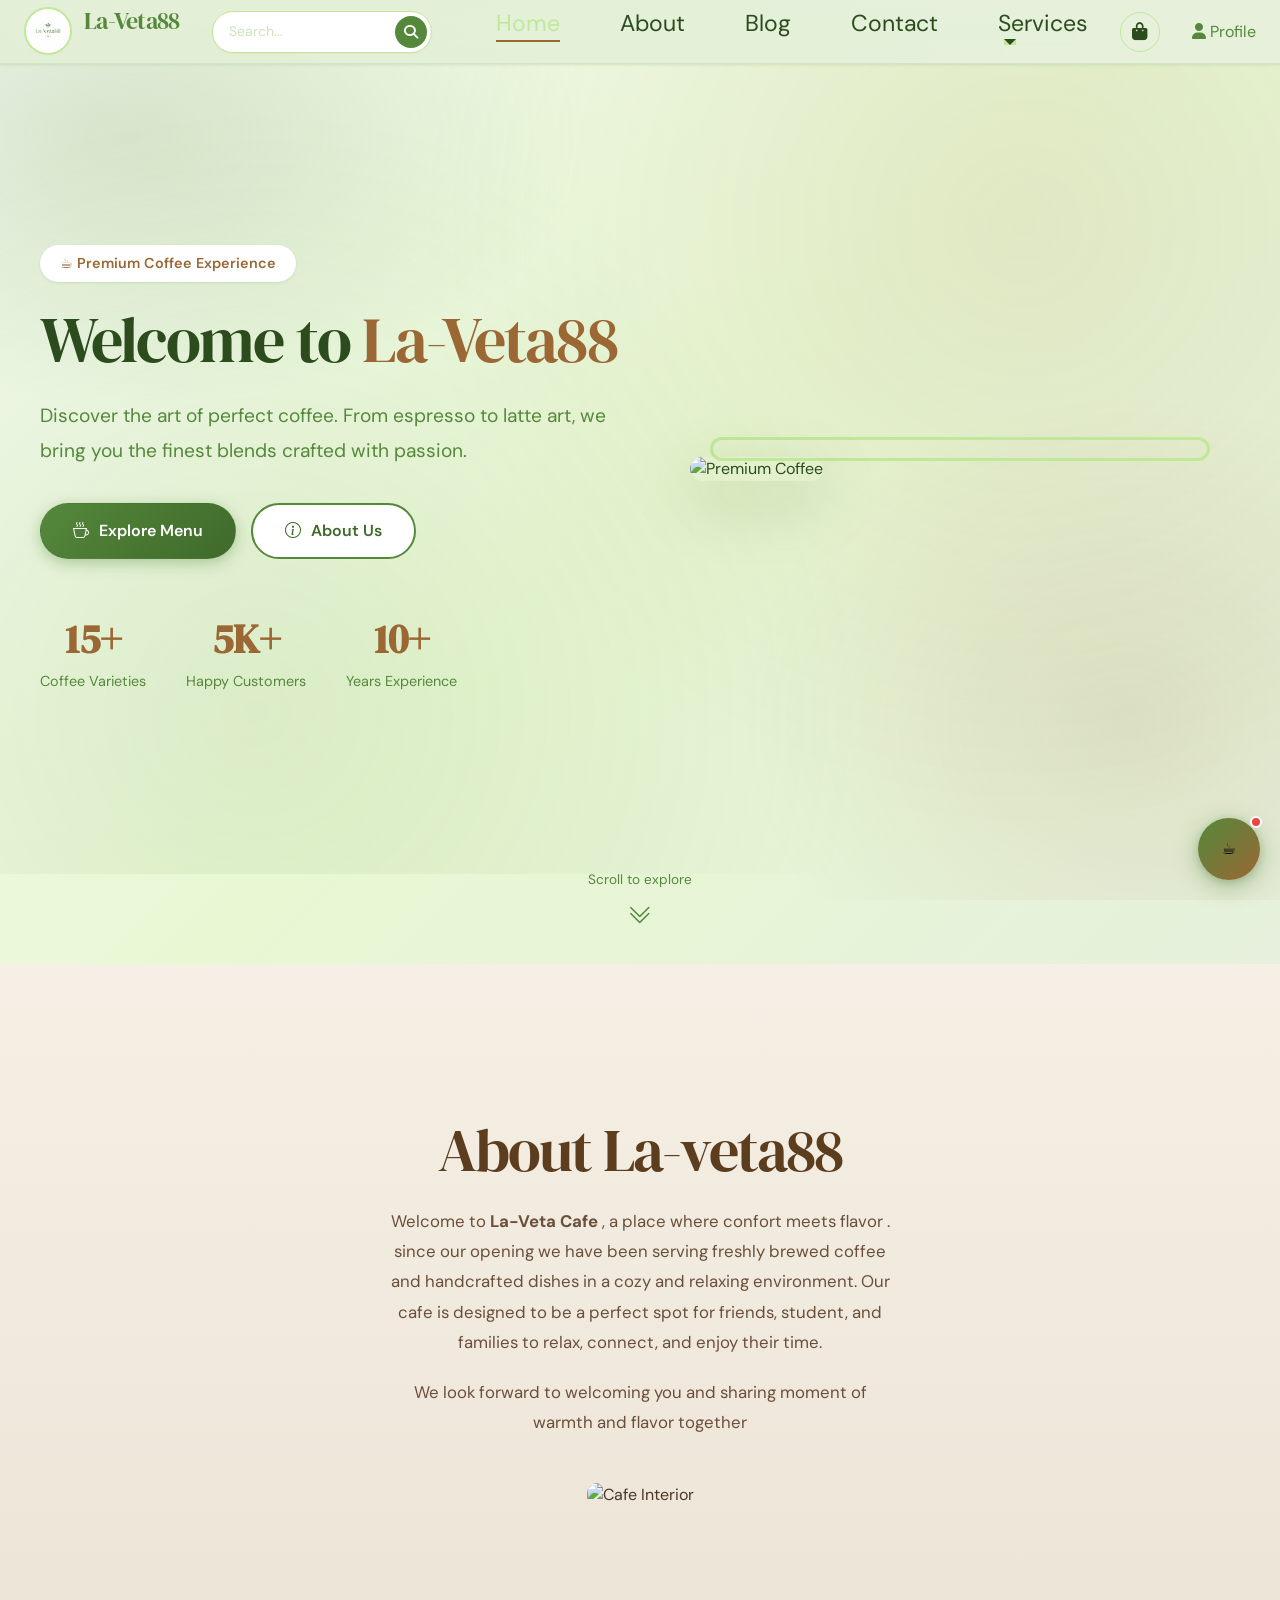
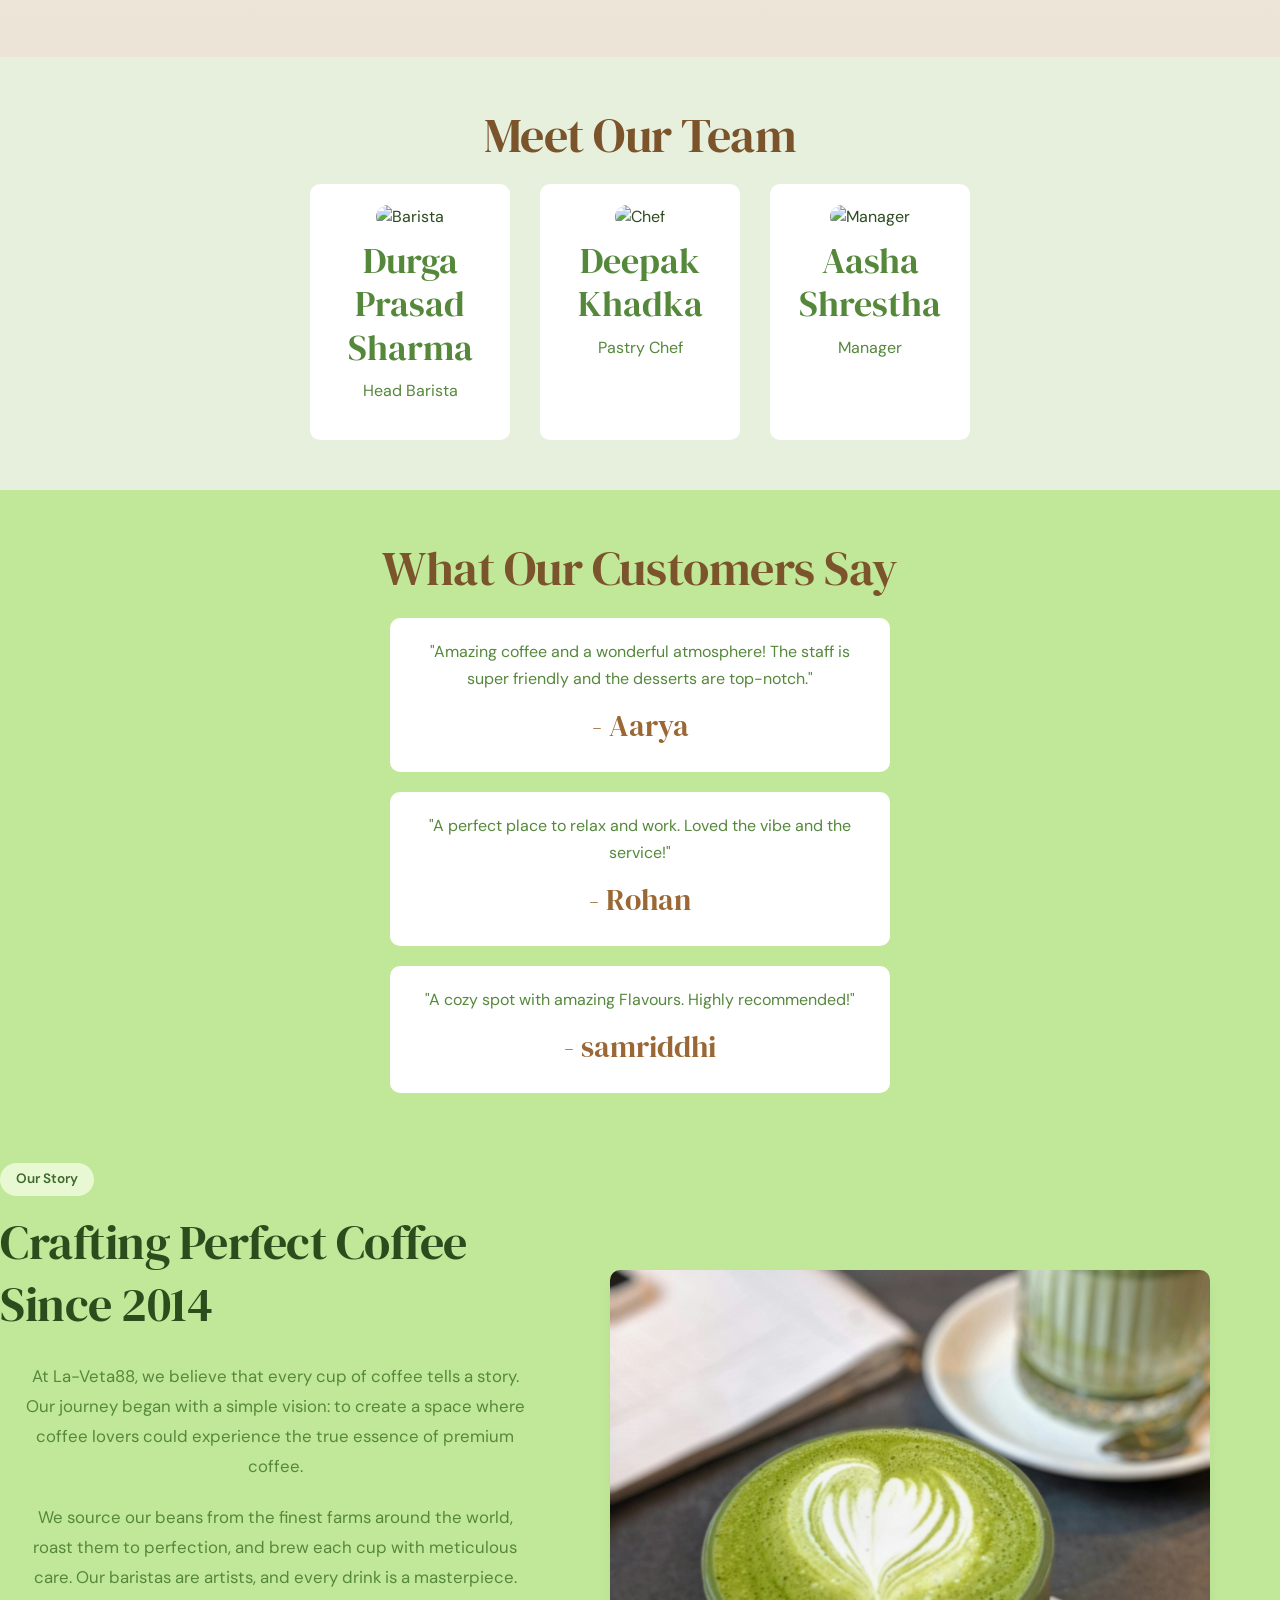
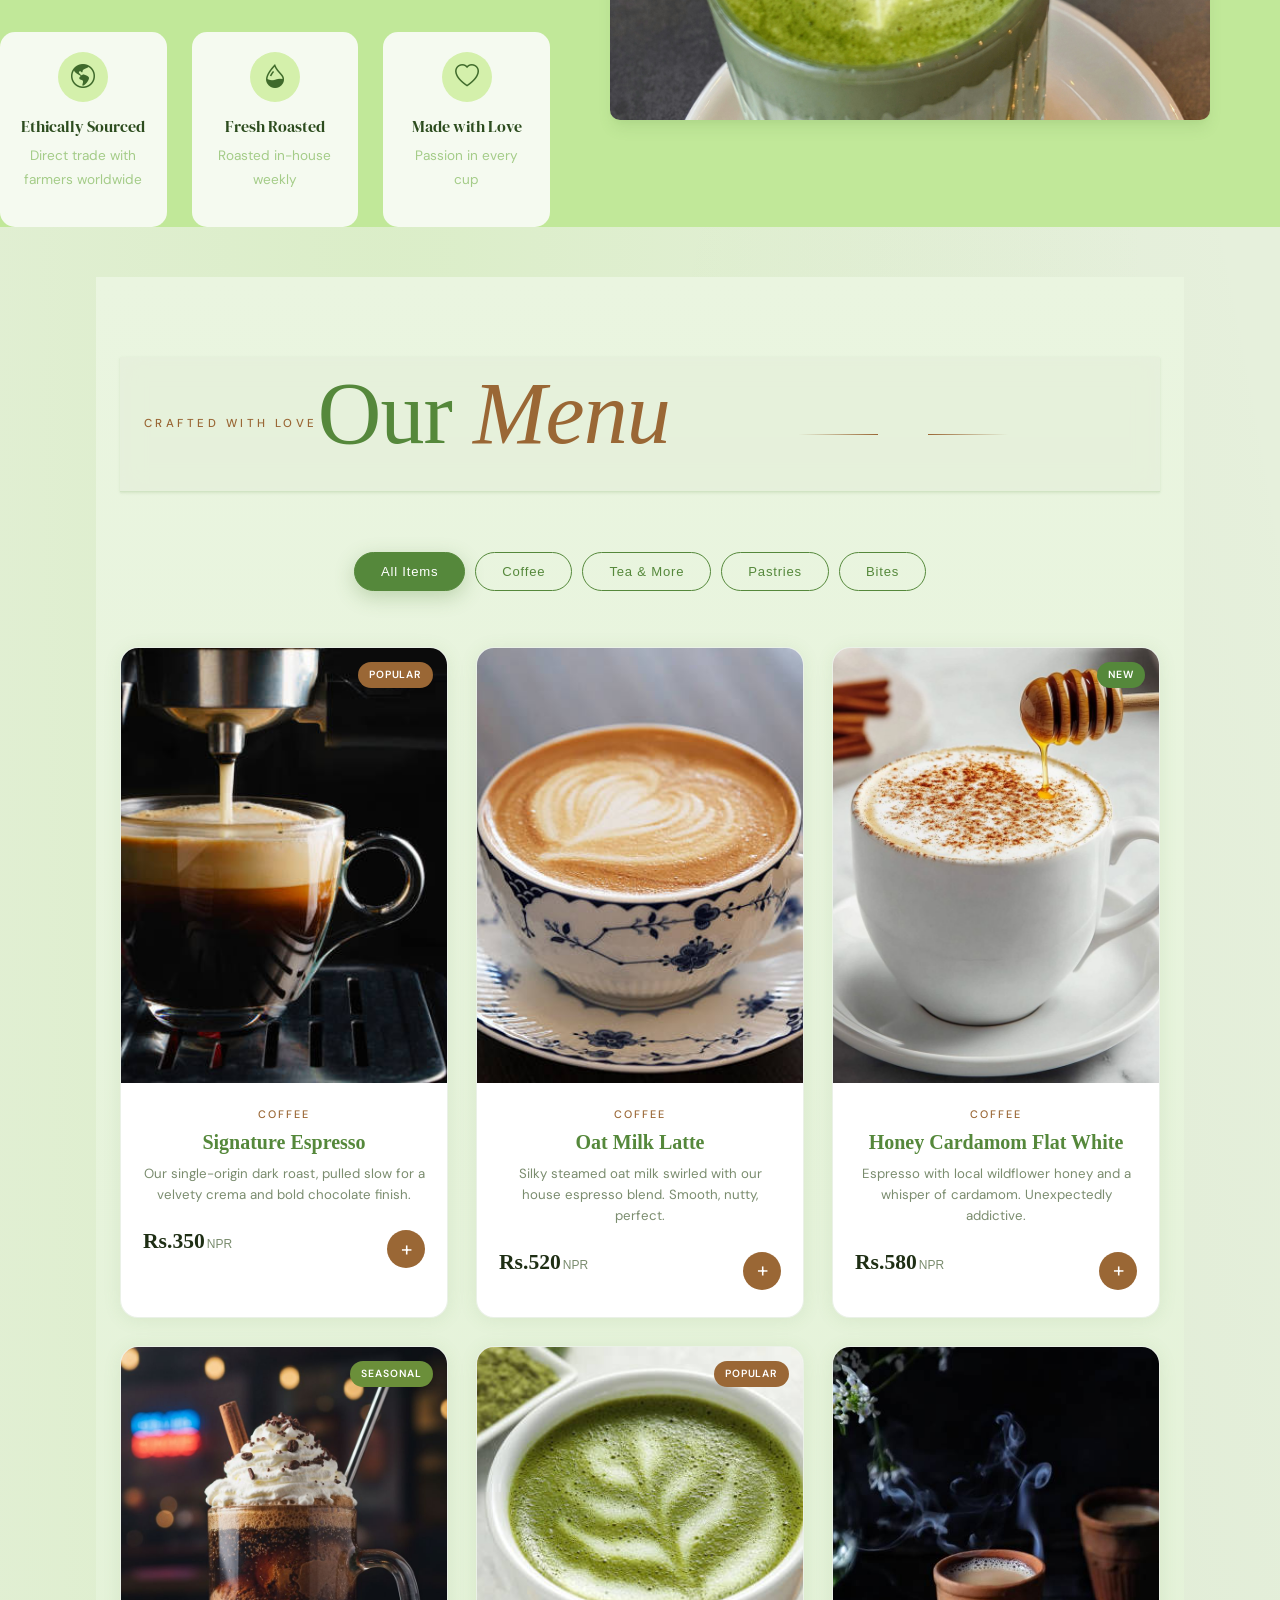
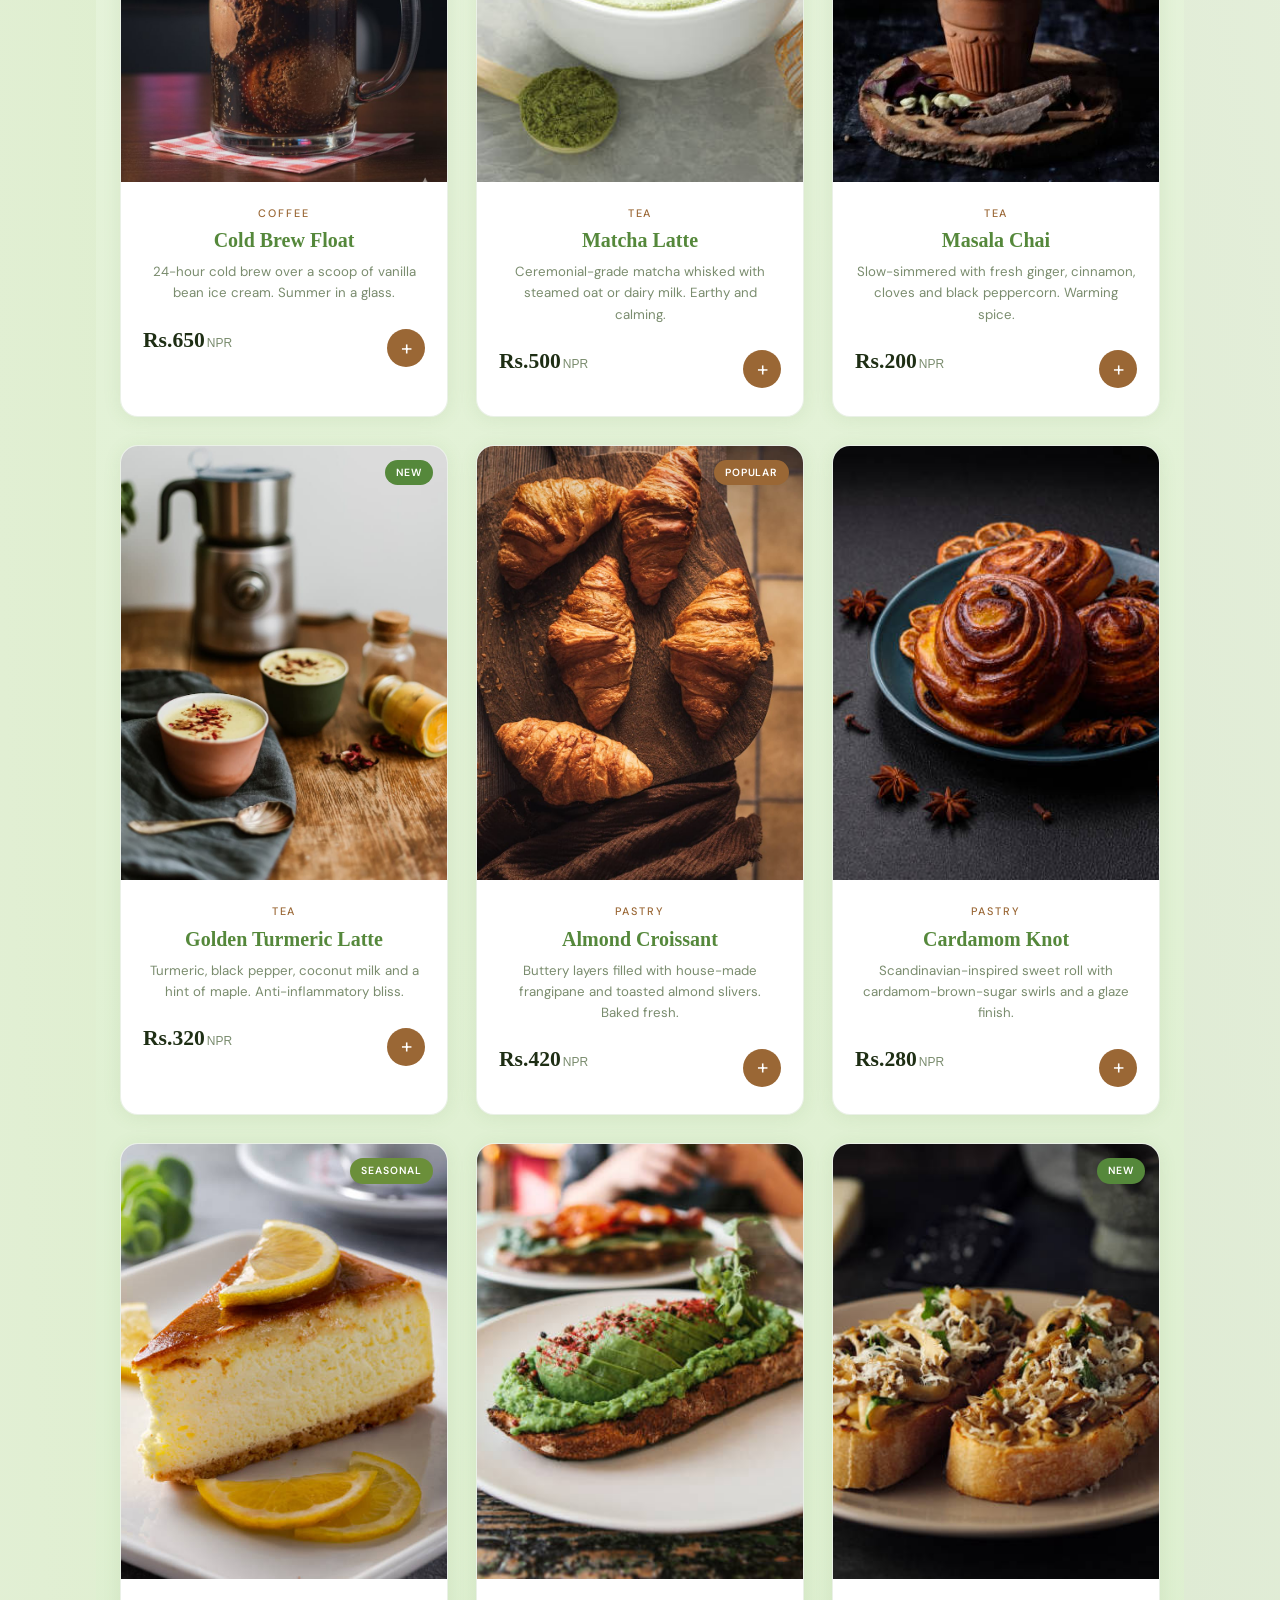
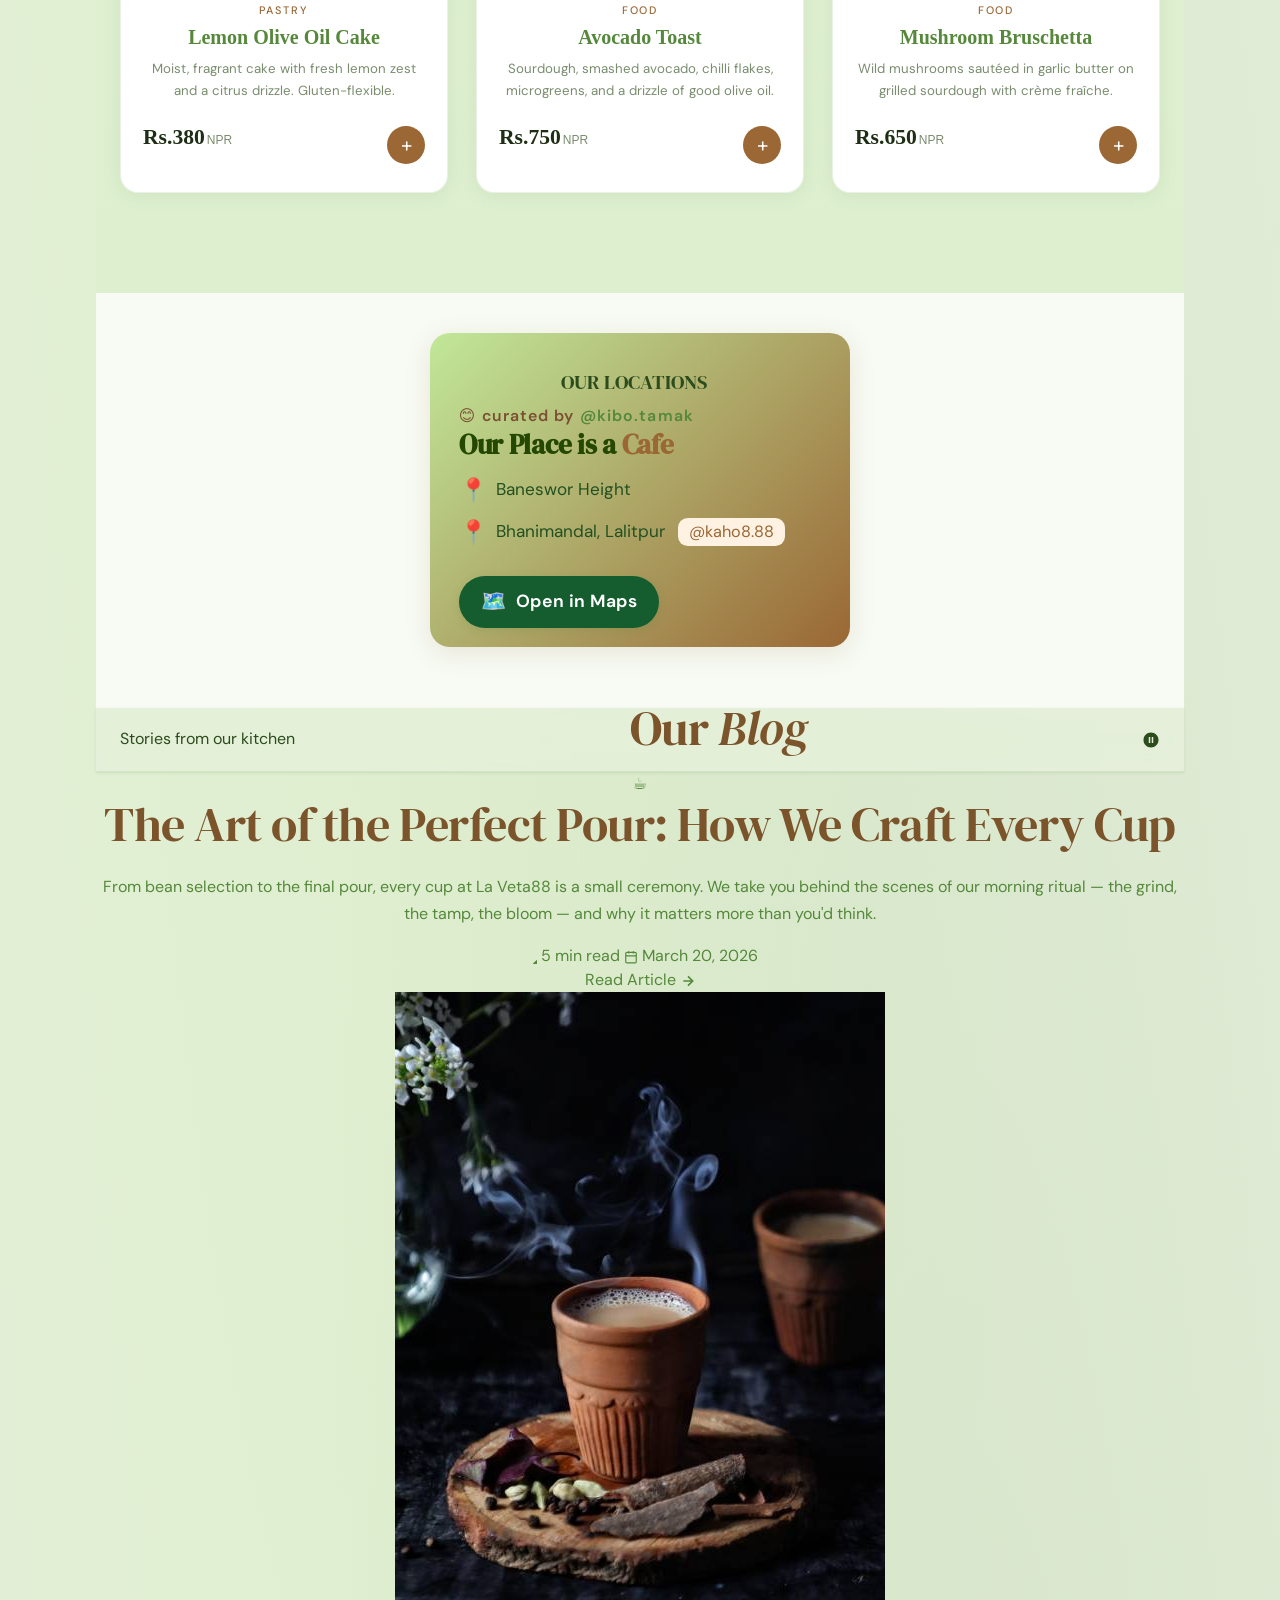
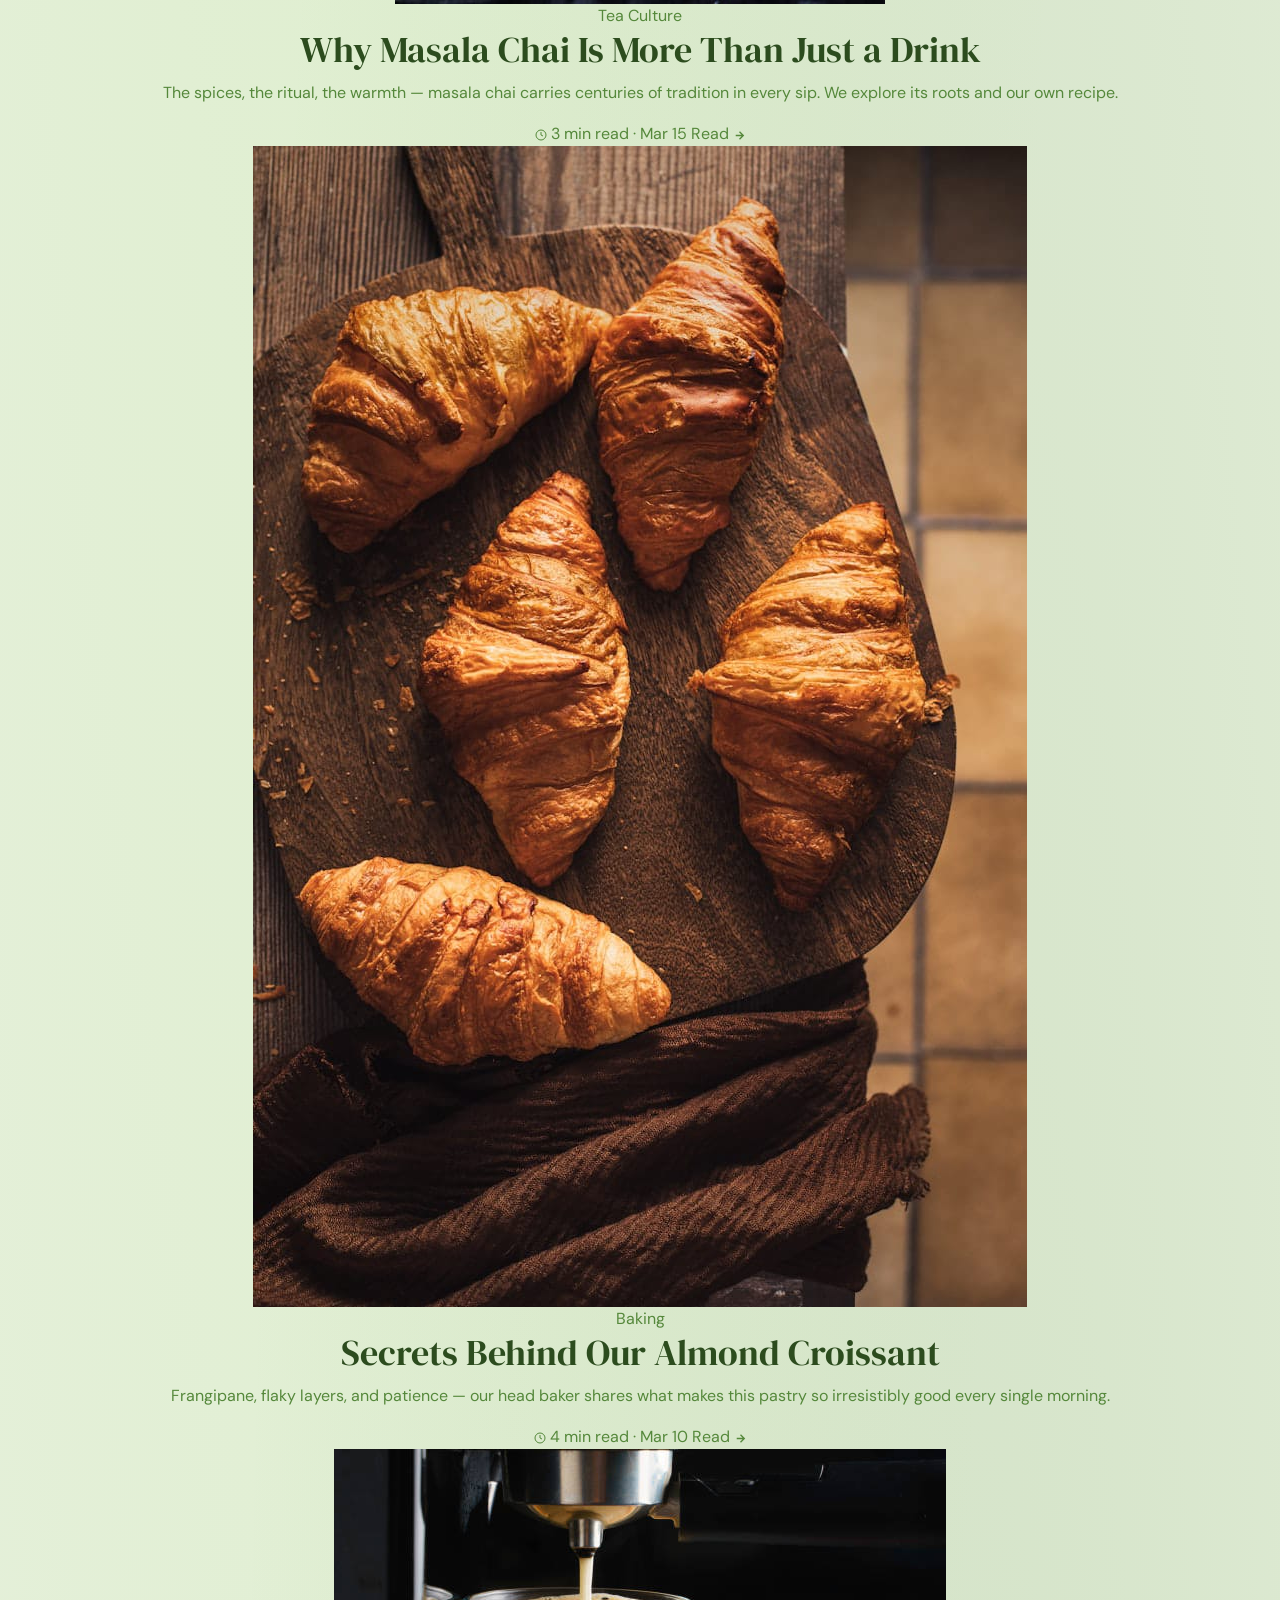
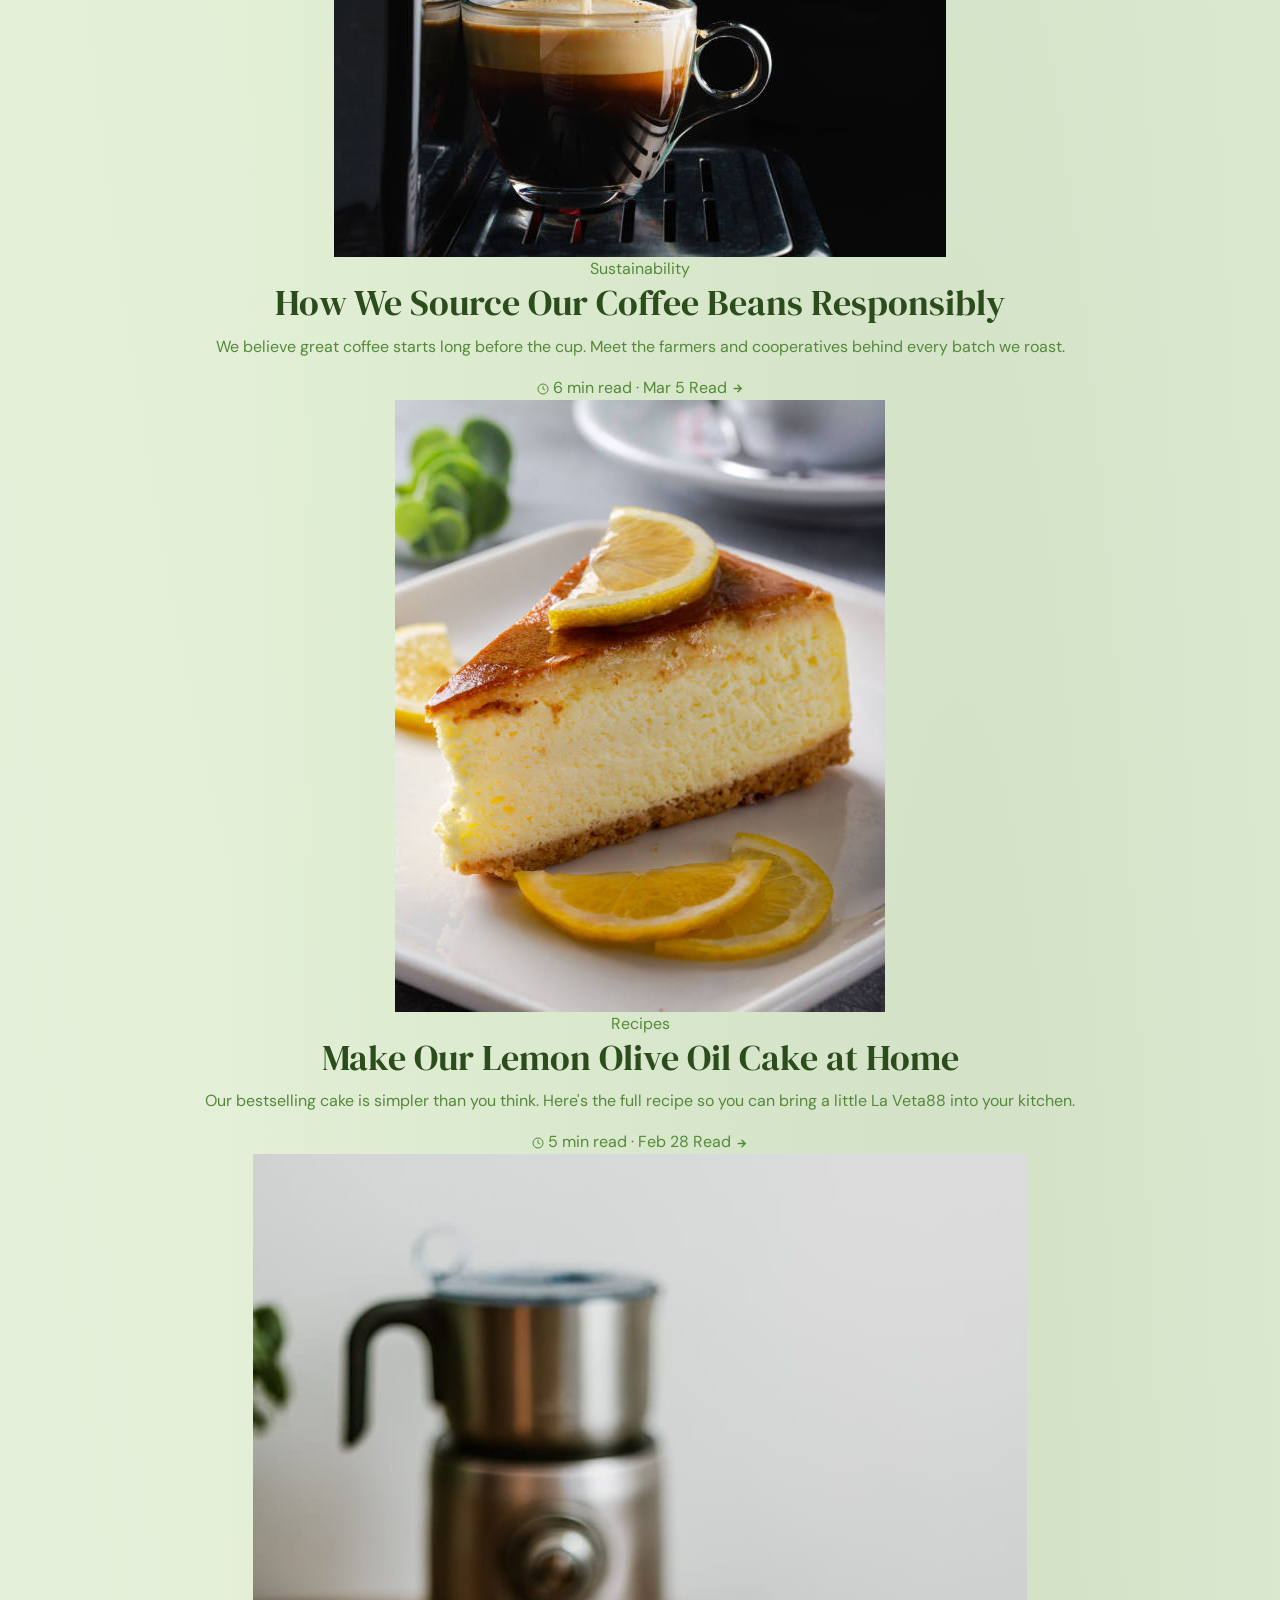
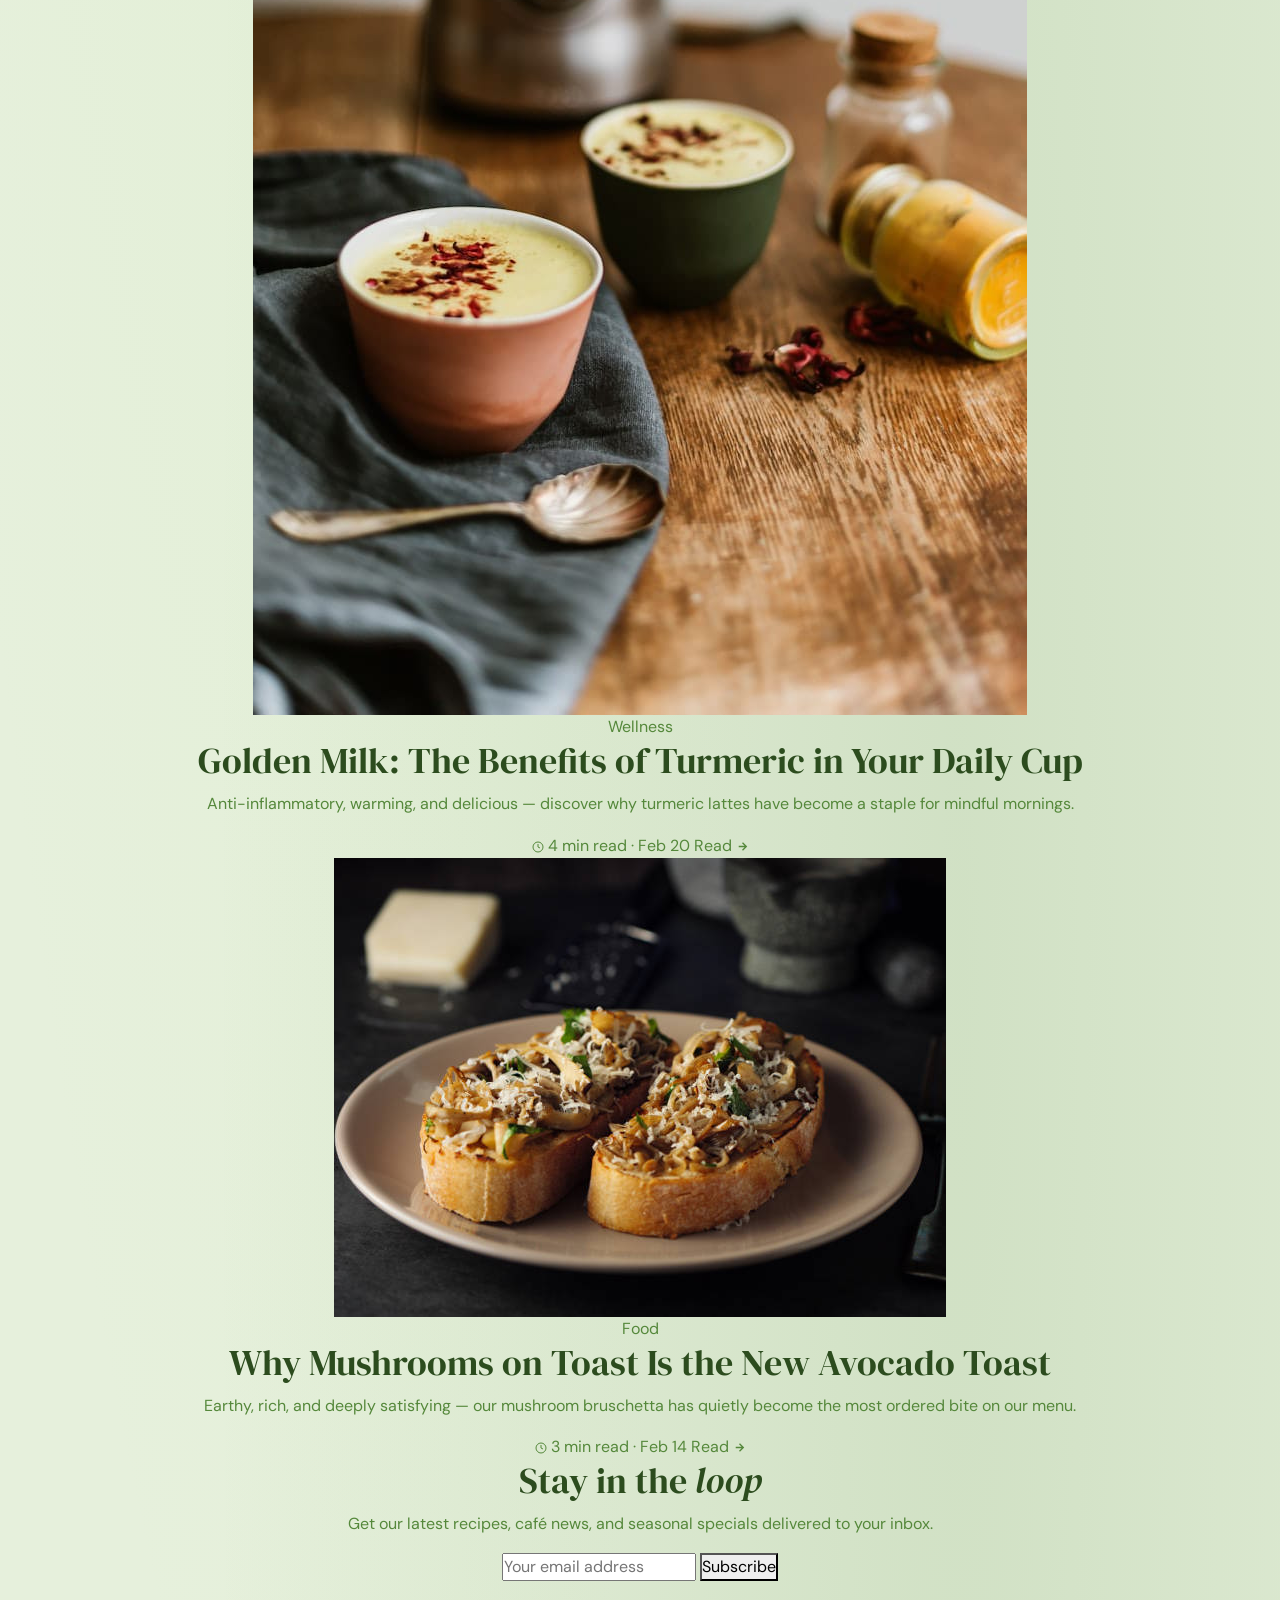
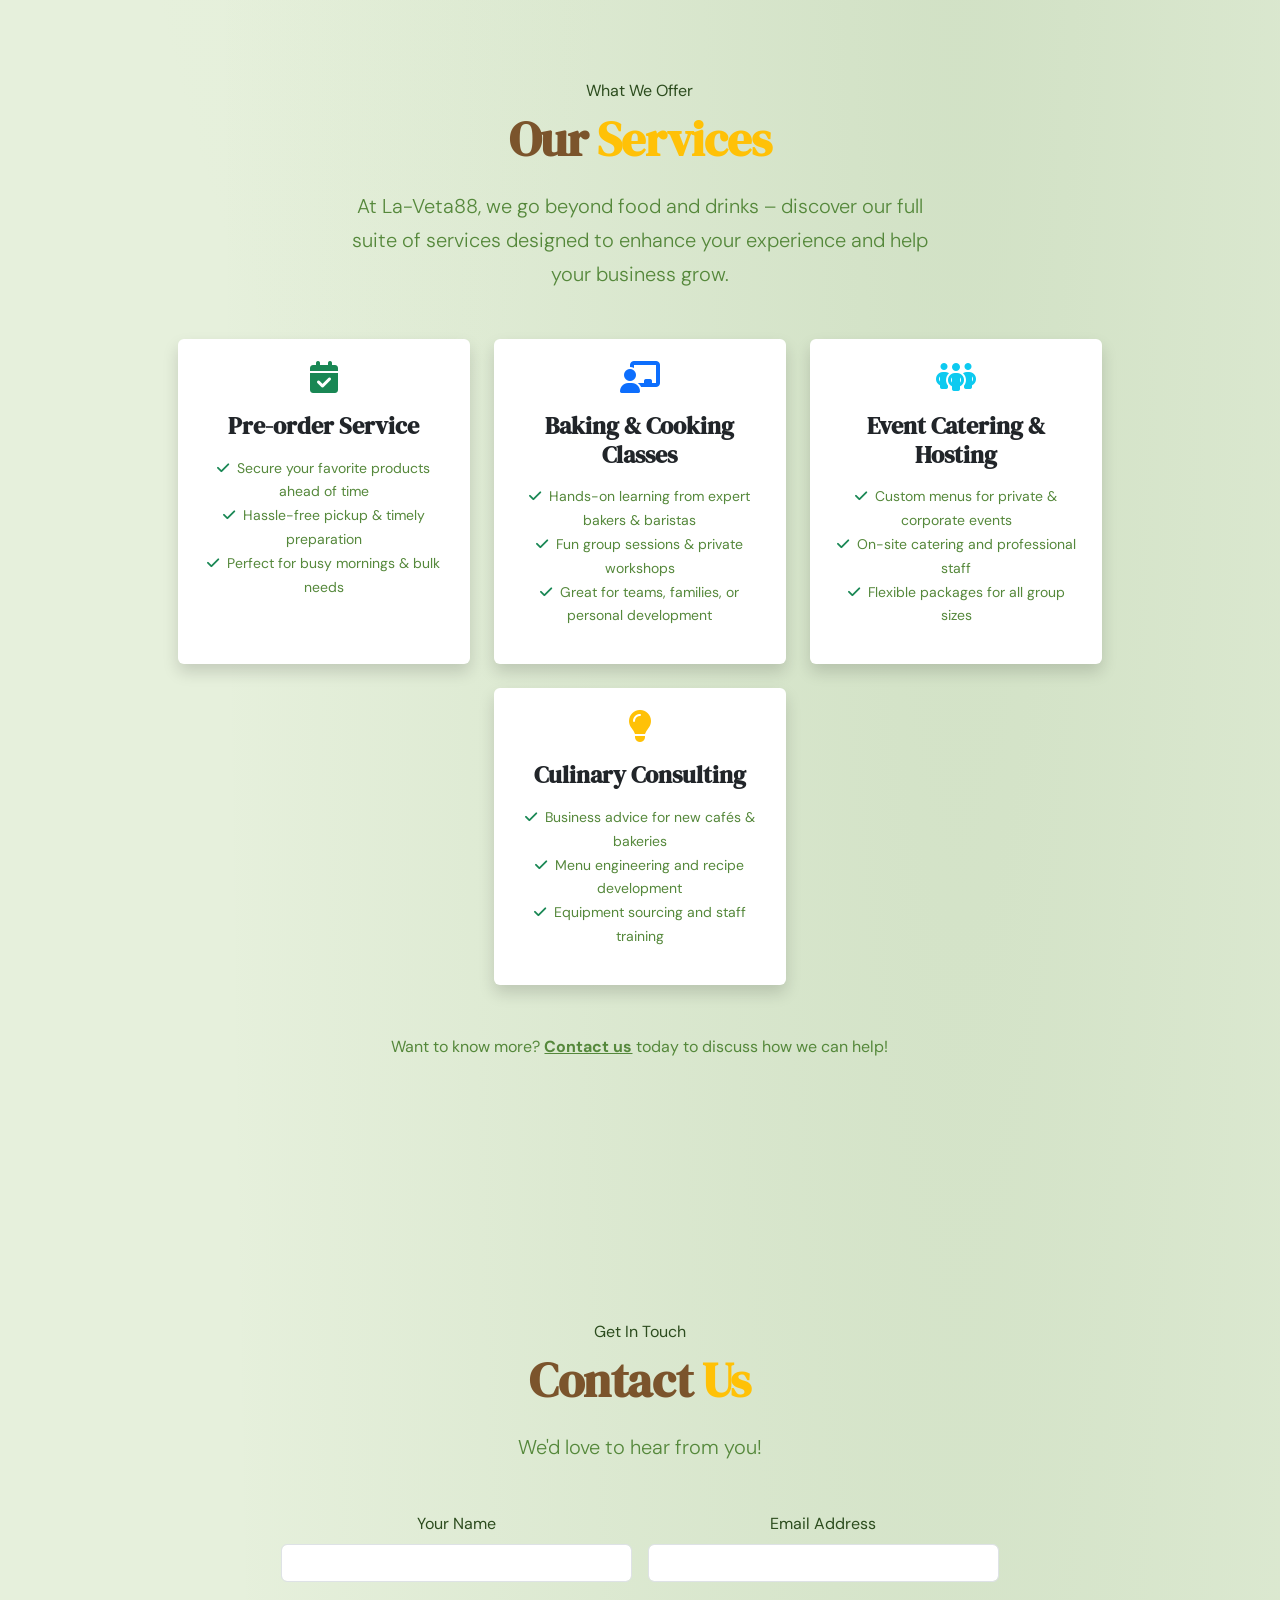
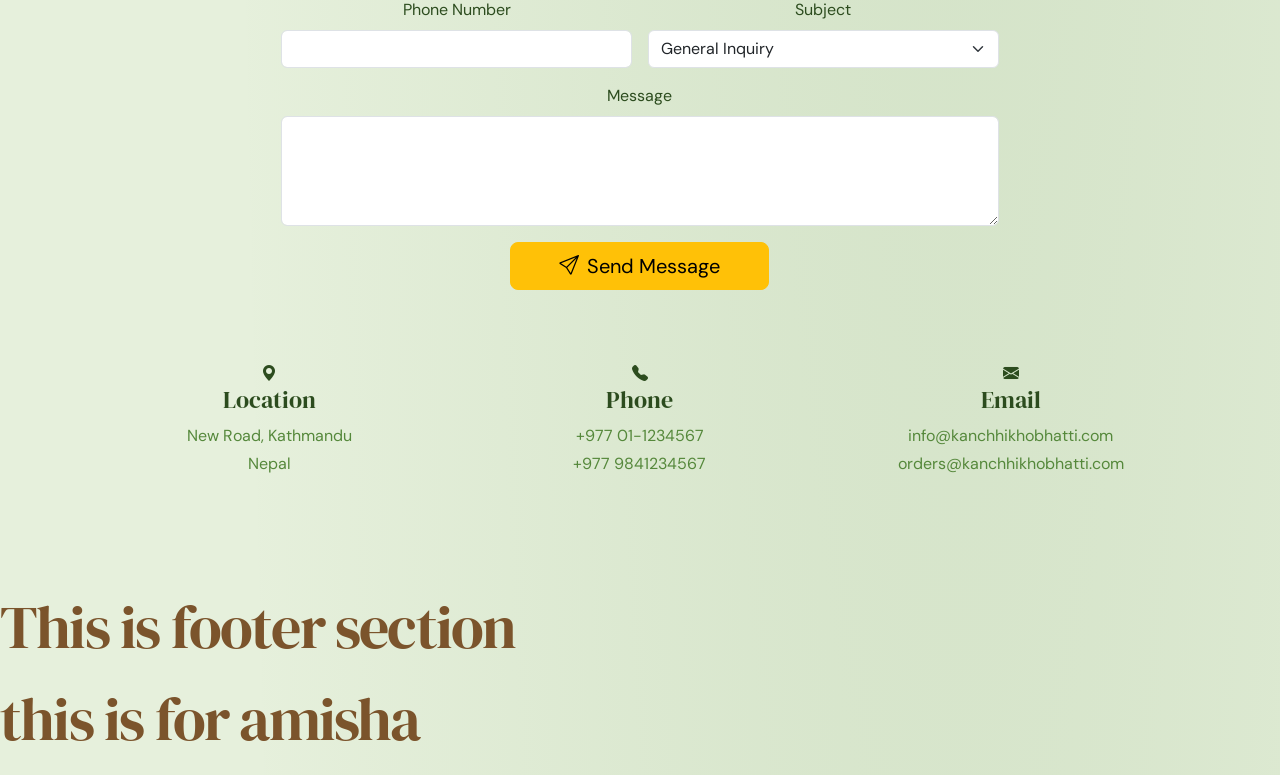
==== commit 7d84ba54: "error fixed and location tags added" ====
--- a/index.html
+++ b/index.html
@@ -35,10 +35,20 @@
     <script src="profile.js" defer></script>
     <script src="contact.js" defer></script>
     <script src="dropdown.js" defer></script>
+
+    <!-- REVIEW: Mittho AI Chat Widget styles (moved inside head by Kilo AI) — Kilo AI -->
+    <link rel="stylesheet" href="mittho-ai.css">
 </head>
-<link rel="stylesheet" href="mittho-ai.css">
 <body>
-    <!-- CHANGED BY KILO AI - Header section with responsive hamburger menu -->
+    <!-- REVIEW: Preloader — shows on page load, fades out after content is ready — Kilo AI -->
+    <div id="preloader" class="preloader">
+        <div class="preloader-content">
+            <div class="preloader-ring"></div>
+            <span class="preloader-brand">La-Veta88</span>
+        </div>
+    </div>
+
+    <!-- REVIEW: CHANGED BY KILO AI - Header section with responsive hamburger menu -->
     <header>
         <!-- this is for header -->
         <div class="logo">
@@ -125,7 +135,8 @@
         </div>
     </header>
     <!-- CHANGED BY KILO AI - Profile section with Login/Register tabs -->
-     <section class="profile" id="profile-section">
+    <!-- REVIEW: Profile section hidden by default (display:none prevents flash before JS loads) — Kilo AI -->
+     <section class="profile" id="profile-section" style="display:none;">
         <div class="profile-container">
             <!-- Tab Switcher -->
             <div class="auth-tabs">
@@ -634,8 +645,81 @@
 
               </div>
         </section>
-        <section id="location" class="location-section">
-            <h1>this is for location</h1>
+        <section id="location" class="location-section" style="padding: 2.5rem 0; background: #F7FBF4;">
+            <div style="max-width: 420px; margin: 0 auto; display: flex; flex-direction: column; align-items: center;">
+                <div 
+                  style="
+                    background: linear-gradient(135deg, #C1E899 0%, #9A6735 100%);
+                    border-radius: 1.25rem;
+                    padding: 2.2rem 1.8rem 1.2rem 1.8rem;
+                    box-shadow: 0 6px 26px 0 rgba(154,103,53,0.15);
+                    color: #235021;
+                    display: flex;
+                    flex-direction: column;
+                    align-items: flex-start;
+                    position: relative;
+                    width: 100%;
+                    min-width: 0;
+                    margin-bottom: 1.3rem;
+                    transition: transform .35s cubic-bezier(.35,1.26,.58,1);
+                    cursor: pointer;
+                    overflow: hidden;
+                  "
+                  onmouseover="this.style.transform='translateY(-5px) scale(1.016)'"
+                  onmouseout="this.style.transform=''"
+                >
+                <h6 style="justify-content: centre; text-align: centre; margin-left: 100px; padding: 2px;" >OUR LOCATIONS</h6>
+                  <div style="font-size: .99em; letter-spacing:.07em; font-weight: 600; color: #7b5032; margin-bottom:.1rem;">
+                    😊 curated by <span style="color:#55883B;">@kibo.tamak</span>
+                  </div>
+                  <h2 style="font-size: 1.7rem; font-family: var(--font-display, 'DM Serif Display',serif); font-weight: 700; margin-bottom: .7rem; color: #254800;">
+                    Our Place is a <span style="color:#9A6735;">Cafe</span>
+                  </h2>
+                  <div style="font-size: 1.07rem; display:flex; align-items:center; gap:0.5rem; margin-bottom:0.4em;">
+                    <span style="font-size:1.45rem;">📍</span> Baneswor Height
+                  </div>
+                  <div style="font-size: 1.07rem; display:flex; align-items:center; gap:0.5rem; margin-bottom:.4em;">
+                    <span style="font-size:1.45rem;">📍</span> Bhanimandal, Lalitpur
+                    <span style="background: #fff2e3; border-radius: .6em; padding: 2px 11px; font-size: .95em; color: #9A6735; margin-left:5px;">@kaho8.88</span>
+                  </div>
+                  <a 
+                    href="https://maps.app.goo.gl/hdHVbGGmqgXgCPzh8?g_st=com.google.maps.preview.copy" 
+                    target="_blank" 
+                    style="
+                      display: inline-flex;
+                      align-items: center;
+                      background: #155C2F;
+                      color: #fff;
+                      padding:.62em 1.25em;
+                      border-radius: 60px;
+                      font-weight:650;
+                      text-decoration: none;
+                      margin-top:1.1em;
+                      font-size:1.1em;
+                      letter-spacing:0.02em;
+                      transition: background .23s;
+                      box-shadow:0 2px 9px rgba(85,136,59,0.21);
+                    "
+                      onmouseover="this.style.background='#3D8036'"
+                      onmouseout="this.style.background='#155C2F'"
+                  >
+                    <span style="font-size: 1.15em; margin-right:.48em;">🗺️</span> Open in Maps
+                  </a>
+                </div>
+            </div>
+            <style>
+            @media (max-width: 600px) {
+                #location .location-section > div {
+                    padding: 0 8px;
+                }
+                #location .location-section > div > div {
+                    padding: 1.15rem 0.62rem 0.75rem 0.62rem !important;
+                }
+                #location .location-section h2 {
+                    font-size: 1.1rem !important;
+                }
+            }
+            </style>
         </section>
         <!-- blog-section -->
         <section id="blog" class="blog-section">
--- a/index.css
+++ b/index.css
@@ -2435,9 +2435,9 @@
            overflow-y: auto;
        }
        
-        /* Created by Kilo */
-        /* Changed by kilo ai - Active state for mobile navigation */
-        header .nav-bar.active {
+        /* REVIEW: Active state for mobile navigation (.open aligns with main.js, .active with hamburger.js) — Kilo AI */
+        header .nav-bar.active,
+        header .nav-bar.open {
             display: flex;
             right: 0;
             left: auto;
@@ -2715,35 +2715,60 @@
    }
    
    /* --- Profile Form Styles (from index.html & profile.html) --- */
-   /* Preloader Styles */
+
+   /* ============================================================
+      REVIEW: Preloader Styles — uses correct design tokens — Kilo AI
+      ============================================================ */
    .preloader {
        position: fixed;
        top: 0;
        left: 0;
        width: 100%;
        height: 100%;
-       background: var(--surface, #FFFAF7);
+       background: linear-gradient(135deg, #f5faf0 0%, #e6f0dc 100%);
        display: flex;
        justify-content: center;
        align-items: center;
-       z-index: 9999;
-       transition: opacity 0.4s ease-out, visibility 0.4s ease-out;
-   }
+       z-index: 99999;
+       transition: opacity 0.6s ease-out, visibility 0.6s ease-out;
+   }
+
    .preloader.hidden {
        opacity: 0;
        visibility: hidden;
    }
-   .preloader-spinner {
-       width: 50px;
-       height: 50px;
-       border: 4px solid var(--border, #EDD5C0);
-       border-top: 4px solid var(--primary, #B86B28);
+
+   .preloader-content {
+       display: flex;
+       flex-direction: column;
+       align-items: center;
+       gap: 16px;
+   }
+
+   .preloader-ring {
+       width: 52px;
+       height: 52px;
+       border: 4px solid var(--color-border-subtle, #d1e4c4);
+       border-top-color: var(--color-accent, #9A6735);
        border-radius: 50%;
-       animation: spin 1s linear infinite;
-   }
-   @keyframes spin {
-       0% { transform: rotate(0deg); }
-       100% { transform: rotate(360deg); }
+       animation: preloader-spin 0.8s linear infinite;
+   }
+
+   .preloader-brand {
+       font-family: var(--font-display, 'DM Serif Display', serif);
+       font-size: 1.4rem;
+       color: var(--color-forest-500, #55883B);
+       letter-spacing: 0.02em;
+       animation: preloader-pulse 1.5s ease-in-out infinite;
+   }
+
+   @keyframes preloader-spin {
+       to { transform: rotate(360deg); }
+   }
+
+   @keyframes preloader-pulse {
+       0%, 100% { opacity: 1; }
+       50% { opacity: 0.5; }
    }
    
    .profile-container {
--- a/mittho-ai.css
+++ b/mittho-ai.css
@@ -1,619 +1,509 @@
+
 /* ============================================================
-   MITTHO-AI.CSS — Floating AI Chat Widget
-   Matches La-Veta88 / index.css design system
-   Color Theme: Pistachio Bakery Palette
-   #C1E899 · #9A6735 · #E6F0DC · #55883B
+   MITTHO-AI.CSS — FULLY RESPONSIVE VERSION
    ============================================================ */
 
-/* ── FLOATING TRIGGER BUTTON ── */
+/* ── ROOT IMPROVEMENTS ── */
+:root {
+  --chat-width: clamp(300px, 90vw, 380px);
+}
+
+/* ── FLOATING BUTTON (REVIEW: fixed position must not be overridden — Kilo AI) ── */
 .mittho-fab {
   position: fixed;
-  bottom: 28px;
-  right: 28px;
-  z-index: var(--z-top, 9999);
+  bottom: max(20px, env(safe-area-inset-bottom));
+  right: max(20px, env(safe-area-inset-right));
+  z-index: var(--z-top, 10000);
   width: 62px;
   height: 62px;
-  border-radius: var(--radius-full, 50%);
+  border-radius: 50%;
   border: none;
   cursor: pointer;
   display: flex;
   align-items: center;
   justify-content: center;
-  background: linear-gradient(135deg, var(--color-forest-400, #55883B) 0%, var(--color-accent, #9A6735) 100%);
+  background: linear-gradient(135deg, #55883B, #9A6735);
   box-shadow:
     0 6px 24px rgba(85, 136, 59, 0.45),
     0 2px 8px rgba(0,0,0,0.15);
-  transition:
-    transform var(--duration-slow, 350ms) var(--ease-spring, cubic-bezier(0.34,1.56,0.64,1)),
-    box-shadow var(--duration-normal, 200ms) var(--ease-out, cubic-bezier(0,0,0.2,1));
-  outline: none;
-}
-
-.mittho-fab:hover {
-  transform: scale(1.12) translateY(-3px);
-  box-shadow:
-    0 12px 32px rgba(85, 136, 59, 0.55),
-    0 4px 12px rgba(0,0,0,0.18);
-}
-
-.mittho-fab:active {
-  transform: scale(0.95);
-}
-
-.mittho-fab:focus-visible {
-  outline: 3px solid var(--color-border-focus, #55883B);
-  outline-offset: 3px;
-}
-
-/* Pulse ring animation when chat is closed */
-.mittho-fab::before {
-  content: '';
-  position: absolute;
-  inset: -4px;
-  border-radius: var(--radius-full, 50%);
-  border: 2px solid rgba(85, 136, 59, 0.4);
-  animation: mittho-pulse 2.4s var(--ease-out, ease) infinite;
-  pointer-events: none;
-}
-
-.mittho-fab.open::before {
-  animation: none;
-  opacity: 0;
-}
-
-@keyframes mittho-pulse {
-  0%   { transform: scale(1);   opacity: 0.7; }
-  70%  { transform: scale(1.35); opacity: 0; }
-  100% { transform: scale(1.35); opacity: 0; }
-}
-
-/* FAB icon states */
-.mittho-fab-icon {
-  display: flex;
-  align-items: center;
-  justify-content: center;
-  width: 100%;
-  height: 100%;
-  color: #ffffff;
-  font-size: 1.5rem;
-  transition: transform var(--duration-slow, 350ms) var(--ease-spring, cubic-bezier(0.34,1.56,0.64,1)),
-              opacity var(--duration-normal, 200ms) var(--ease-in-out, cubic-bezier(0.4,0,0.2,1));
-}
-
-.mittho-fab-icon.icon-open  { position: absolute; opacity: 0; transform: rotate(-90deg) scale(0.6); }
-.mittho-fab-icon.icon-close { position: absolute; opacity: 0; transform: rotate(90deg) scale(0.6); }
-
-.mittho-fab.open  .icon-open  { opacity: 1; transform: rotate(0deg) scale(1); }
-.mittho-fab.open  .icon-close { opacity: 0; transform: rotate(90deg) scale(0.6); }
-.mittho-fab:not(.open) .icon-open  { opacity: 1; transform: rotate(0deg) scale(1); }
-.mittho-fab:not(.open) .icon-close { opacity: 0; }
-
-/* Swap icons on open */
-.mittho-fab.open .icon-open  { opacity: 0; transform: rotate(-90deg) scale(0.6); }
-.mittho-fab.open .icon-close { opacity: 1; transform: rotate(0deg) scale(1); }
-
-/* Notification dot */
-.mittho-notif-dot {
-  position: absolute;
-  top: 2px;
-  right: 2px;
-  width: 12px;
-  height: 12px;
-  background: var(--color-accent, #9A6735);
-  border: 2px solid #fff;
-  border-radius: var(--radius-full, 50%);
-  transition: opacity var(--duration-normal, 200ms);
-}
-
-.mittho-fab.open .mittho-notif-dot,
-.mittho-notif-dot.hidden {
-  opacity: 0;
-  pointer-events: none;
-}
-
-/* ── CHAT PANEL ── */
+  transition: transform 350ms cubic-bezier(0.34,1.56,0.64,1),
+              box-shadow 200ms ease;
+}
+
+/* ── PANEL (REVIEW: added explicit z-index to match FAB layer — Kilo AI) ── */
 .mittho-panel {
   position: fixed;
   bottom: 104px;
   right: 28px;
-  z-index: var(--z-top, 9999);
-  width: 380px;
+  width: var(--chat-width);
+  max-width: 100%;
   max-height: 580px;
-  border-radius: var(--radius-2xl, 24px);
-  background: var(--color-surface, #ffffff);
-  border: 1px solid var(--color-border-subtle, #d1e4c4);
+  border-radius: 24px;
+  background: #fff;
+  border: 1px solid #d1e4c4;
   box-shadow:
     0 24px 60px rgba(85, 136, 59, 0.18),
-    0 8px 24px rgba(0,0,0,0.10),
-    0 2px 8px rgba(0,0,0,0.06);
+    0 8px 24px rgba(0,0,0,0.10);
   display: flex;
   flex-direction: column;
   overflow: hidden;
-
-  /* Hidden state */
+  z-index: var(--z-top, 10000);
+
   opacity: 0;
   visibility: hidden;
   transform: translateY(20px) scale(0.95);
-  transform-origin: bottom right;
-  transition:
-    opacity var(--duration-slow, 350ms) var(--ease-out, cubic-bezier(0,0,0.2,1)),
-    visibility var(--duration-slow, 350ms) var(--ease-out, cubic-bezier(0,0,0.2,1)),
-    transform var(--duration-slow, 350ms) var(--ease-spring, cubic-bezier(0.34,1.56,0.64,1));
-  pointer-events: none;
+  transition: all 0.35s ease;
 }
 
 .mittho-panel.open {
   opacity: 1;
   visibility: visible;
   transform: translateY(0) scale(1);
-  pointer-events: all;
-}
-
-/* ── PANEL HEADER ── */
+}
+
+/* ── HEADER ── */
 .mittho-header {
   display: flex;
-  align-items: center;
   justify-content: space-between;
-  padding: var(--space-4, 1rem) var(--space-5, 1.25rem);
-  background: linear-gradient(135deg,
-    var(--color-forest-600, #2c4c1e) 0%,
-    var(--color-forest-400, #55883B) 60%,
-    var(--color-accent, #9A6735) 100%
-  );
-  flex-shrink: 0;
-}
-
-.mittho-header-left {
-  display: flex;
-  align-items: center;
-  gap: var(--space-3, 0.75rem);
-}
-
-.mittho-avatar {
-  width: 40px;
-  height: 40px;
-  border-radius: var(--radius-full, 50%);
-  background: rgba(255,255,255,0.2);
-  border: 2px solid rgba(255,255,255,0.35);
-  display: flex;
-  align-items: center;
-  justify-content: center;
-  font-size: 1.2rem;
-  flex-shrink: 0;
-  backdrop-filter: blur(4px);
-}
-
-.mittho-header-info h4 {
-  font-family: var(--font-display, 'DM Serif Display', serif);
-  font-size: var(--font-size-base, 1rem);
-  color: #ffffff;
-  margin: 0;
-  line-height: 1.2;
-}
-
-.mittho-header-info span {
-  font-size: var(--font-size-xs, 0.75rem);
-  color: rgba(255,255,255,0.75);
-  display: flex;
-  align-items: center;
-  gap: 5px;
-}
-
-.mittho-status-dot {
-  width: 7px;
-  height: 7px;
-  background: var(--color-lime-300, #C1E899);
-  border-radius: var(--radius-full, 50%);
-  display: inline-block;
-  animation: mittho-blink 2s ease-in-out infinite;
-}
-
-@keyframes mittho-blink {
-  0%, 100% { opacity: 1; }
-  50%       { opacity: 0.4; }
-}
-
-.mittho-header-actions {
-  display: flex;
-  gap: var(--space-1, 0.25rem);
-}
-
-.mittho-btn-icon {
-  background: rgba(255,255,255,0.15);
-  border: 1px solid rgba(255,255,255,0.2);
-  border-radius: var(--radius-md, 8px);
-  color: #ffffff;
-  width: 30px;
-  height: 30px;
-  display: flex;
-  align-items: center;
-  justify-content: center;
-  cursor: pointer;
-  font-size: 0.85rem;
-  transition: background var(--duration-fast, 100ms);
-  backdrop-filter: blur(4px);
-}
-
-.mittho-btn-icon:hover {
-  background: rgba(255,255,255,0.28);
-}
-
-/* ── MESSAGES AREA ── */
+  padding: 1rem;
+  background: linear-gradient(135deg,#2c4c1e,#55883B,#9A6735);
+  color: white;
+}
+
+/* ── MESSAGES ── */
 .mittho-messages {
   flex: 1;
   overflow-y: auto;
-  padding: var(--space-4, 1rem);
+  padding: 1rem;
+  background: #f5faf0;
   display: flex;
   flex-direction: column;
-  gap: var(--space-3, 0.75rem);
-  background: var(--color-bg-subtle, #f5faf0);
+  gap: 0.75rem;
   scroll-behavior: smooth;
-  scrollbar-width: thin;
-  scrollbar-color: var(--color-lime-300, #C1E899) transparent;
-}
-
-.mittho-messages::-webkit-scrollbar { width: 4px; }
-.mittho-messages::-webkit-scrollbar-thumb {
-  background: var(--color-lime-300, #C1E899);
-  border-radius: var(--radius-pill, 9999px);
-}
-
-/* Welcome banner inside messages */
+  -webkit-overflow-scrolling: touch;
+}
+
+/* ── BUBBLES ── */
+.mittho-bubble {
+  max-width: 78%;
+  padding: 0.75rem 1rem;
+  border-radius: 16px;
+  font-size: 0.875rem;
+}
+
+.mittho-msg.user .mittho-bubble {
+  background: linear-gradient(135deg,#55883B,#3f6a2b);
+  color: #fff;
+}
+
+.mittho-msg.ai .mittho-bubble {
+  background: #fff;
+  border: 1px solid #d1e4c4;
+}
+
+/* ── INPUT ── */
+.mittho-input-area {
+  display: flex;
+  padding: 0.75rem;
+  border-top: 1px solid #d1e4c4;
+}
+
+.mittho-textarea {
+  flex: 1;
+  min-height: 42px;
+  border-radius: 12px;
+  border: 1.5px solid #C1E899;
+  padding: 0.5rem;
+}
+
+/* ── TABLET ── */
+@media (max-width: 768px) {
+  .mittho-panel {
+    right: 16px;
+    bottom: 90px;
+    max-height: 75vh;
+  }
+
+  .mittho-fab {
+    right: 16px;
+    bottom: 20px;
+  }
+}
+
+/* ── MOBILE ── */
+@media (max-width: 480px) {
+  .mittho-panel {
+    left: 8px;
+    right: 8px;
+    width: auto;
+    bottom: 88px;
+    max-height: 72vh;
+    border-radius: 14px;
+  }
+
+  .mittho-fab {
+    right: 12px;
+    bottom: 16px;
+    width: 52px;
+    height: 52px;
+  }
+
+  .mittho-bubble {
+    font-size: 0.8rem;
+    max-width: 85%;
+  }
+}
+
+/* ── SMALL HEIGHT ── */
+@media (max-height: 600px) {
+  .mittho-panel {
+    max-height: 85vh;
+  }
+
+  .mittho-messages {
+    padding: 0.5rem;
+  }
+}
+
+/* ── LARGE SCREENS ── */
+@media (min-width: 1440px) {
+  .mittho-panel {
+    width: 400px;
+    max-height: 600px;
+  }
+}
+
+/* ── TOAST (REVIEW: added missing toast styles — Kilo AI) ── */
+.mittho-toast {
+  position: fixed;
+  bottom: max(96px, calc(env(safe-area-inset-bottom) + 76px));
+  right: max(24px, env(safe-area-inset-right));
+  z-index: var(--z-top, 10000);
+  background: #2c4c1e;
+  color: #fff;
+  padding: 0.65rem 1.1rem;
+  border-radius: 12px;
+  font-size: 0.82rem;
+  font-family: 'DM Sans', sans-serif;
+  box-shadow: 0 4px 16px rgba(0,0,0,0.18);
+  opacity: 0;
+  visibility: hidden;
+  transform: translateY(8px);
+  transition: opacity 0.25s ease, visibility 0.25s ease, transform 0.25s ease;
+  pointer-events: none;
+  max-width: 320px;
+}
+
+.mittho-toast.show {
+  opacity: 1;
+  visibility: visible;
+  transform: translateY(0);
+}
+
+/* ── TYPING INDICATOR (REVIEW: added missing typing dots — Kilo AI) ── */
+.mittho-typing .mittho-bubble {
+  display: flex;
+  align-items: center;
+  gap: 4px;
+  padding: 0.6rem 0.9rem;
+}
+
+.mittho-dot {
+  width: 7px;
+  height: 7px;
+  background: #9A6735;
+  border-radius: 50%;
+  animation: mittho-dot-bounce 1.2s ease-in-out infinite;
+}
+
+.mittho-dot:nth-child(2) { animation-delay: 0.15s; }
+.mittho-dot:nth-child(3) { animation-delay: 0.3s; }
+
+@keyframes mittho-dot-bounce {
+  0%, 60%, 100% { transform: translateY(0); opacity: 0.4; }
+  30% { transform: translateY(-5px); opacity: 1; }
+}
+
+/* ── STATUS DOT ── */
+.mittho-status-dot {
+  display: inline-block;
+  width: 7px;
+  height: 7px;
+  background: #4ade80;
+  border-radius: 50%;
+  margin-right: 4px;
+}
+
+/* ── HEADER LEFT ── */
+.mittho-header-left {
+  display: flex;
+  align-items: center;
+  gap: 0.6rem;
+}
+
+.mittho-avatar {
+  font-size: 1.5rem;
+  background: rgba(255,255,255,0.15);
+  width: 40px;
+  height: 40px;
+  border-radius: 50%;
+  display: flex;
+  align-items: center;
+  justify-content: center;
+}
+
+.mittho-header-info h4 {
+  margin: 0;
+  font-size: 0.95rem;
+  font-weight: 700;
+  color: #fff;
+}
+
+.mittho-header-info span {
+  font-size: 0.72rem;
+  opacity: 0.85;
+}
+
+/* ── HEADER ACTIONS ── */
+.mittho-header-actions {
+  display: flex;
+  gap: 4px;
+}
+
+.mittho-btn-icon {
+  background: rgba(255,255,255,0.12);
+  border: none;
+  color: #fff;
+  width: 32px;
+  height: 32px;
+  border-radius: 8px;
+  cursor: pointer;
+  font-size: 1rem;
+  display: flex;
+  align-items: center;
+  justify-content: center;
+  transition: background 0.2s;
+}
+
+.mittho-btn-icon:hover {
+  background: rgba(255,255,255,0.25);
+}
+
+/* ── MESSAGE LAYOUT ── */
+.mittho-msg {
+  display: flex;
+  gap: 8px;
+  align-items: flex-start;
+}
+
+.mittho-msg.user {
+  flex-direction: row-reverse;
+}
+
+.mittho-msg-avatar {
+  width: 28px;
+  height: 28px;
+  font-size: 1rem;
+  display: flex;
+  align-items: center;
+  justify-content: center;
+  flex-shrink: 0;
+  margin-top: 2px;
+}
+
+.mittho-bubble-time {
+  font-size: 0.65rem;
+  color: #9ca3af;
+  margin-top: 2px;
+  padding: 0 4px;
+}
+
+.mittho-msg.user .mittho-bubble-time {
+  text-align: right;
+}
+
+/* ── WELCOME BANNER ── */
 .mittho-welcome {
-  background: linear-gradient(135deg,
-    var(--color-lime-100, #e8f8d3) 0%,
-    var(--color-mint-200, #E6F0DC) 100%
-  );
-  border-radius: var(--radius-xl, 16px);
-  padding: var(--space-4, 1rem);
-  border: 1px solid var(--color-lime-200, #d4f0ab);
   text-align: center;
-  margin-bottom: var(--space-2, 0.5rem);
+  padding: 1.2rem 0.5rem 0.5rem;
 }
 
 .mittho-welcome-emoji {
   font-size: 2rem;
   display: block;
-  margin-bottom: var(--space-2, 0.5rem);
+  margin-bottom: 6px;
 }
 
 .mittho-welcome h5 {
-  font-family: var(--font-display, 'DM Serif Display', serif);
-  font-size: var(--font-size-md, 1.125rem);
-  color: var(--color-forest-600, #2c4c1e);
-  margin: 0 0 var(--space-1, 0.25rem);
+  margin: 0 0 4px;
+  font-size: 1rem;
+  color: #2c4c1e;
 }
 
 .mittho-welcome p {
-  font-size: var(--font-size-sm, 0.875rem);
-  color: var(--color-text-secondary, #55883B);
-  margin: 0;
-  line-height: var(--line-height-relaxed, 1.7);
-}
-
-/* Quick suggestion chips */
+  font-size: 0.8rem;
+  color: #7a8c6e;
+  line-height: 1.5;
+  margin: 0 0 12px;
+}
+
+/* ── CHIPS ── */
 .mittho-suggestions {
   display: flex;
   flex-wrap: wrap;
-  gap: var(--space-2, 0.5rem);
-  margin-top: var(--space-2, 0.5rem);
+  gap: 6px;
+  justify-content: center;
 }
 
 .mittho-chip {
-  background: var(--color-surface, #fff);
-  border: 1px solid var(--color-border, #C1E899);
-  color: var(--color-forest-500, #3f6a2b);
-  font-size: var(--font-size-xs, 0.75rem);
-  font-weight: var(--font-weight-medium, 500);
-  padding: var(--space-1, 0.25rem) var(--space-3, 0.75rem);
-  border-radius: var(--radius-pill, 9999px);
+  background: #e6f0dc;
+  border: 1px solid #c1e899;
+  border-radius: 100px;
+  padding: 5px 12px;
+  font-size: 0.75rem;
+  font-family: 'DM Sans', sans-serif;
+  color: #2c4c1e;
   cursor: pointer;
-  transition:
-    background var(--duration-fast, 100ms),
-    border-color var(--duration-fast, 100ms),
-    color var(--duration-fast, 100ms),
-    transform var(--duration-fast, 100ms) var(--ease-spring, cubic-bezier(0.34,1.56,0.64,1));
+  transition: background 0.2s, transform 0.15s;
   white-space: nowrap;
 }
 
 .mittho-chip:hover {
-  background: var(--color-forest-400, #55883B);
-  border-color: var(--color-forest-400, #55883B);
-  color: #ffffff;
-  transform: translateY(-1px);
-}
-
-/* ── MESSAGE BUBBLES ── */
-.mittho-msg {
-  display: flex;
-  gap: var(--space-2, 0.5rem);
-  align-items: flex-end;
-  animation: mittho-msg-in var(--duration-slow, 350ms) var(--ease-out, cubic-bezier(0,0,0.2,1)) both;
-}
-
-@keyframes mittho-msg-in {
-  from { opacity: 0; transform: translateY(10px); }
-  to   { opacity: 1; transform: translateY(0); }
-}
-
-.mittho-msg.user {
-  flex-direction: row-reverse;
-}
-
-.mittho-msg-avatar {
-  width: 28px;
-  height: 28px;
-  border-radius: var(--radius-full, 50%);
-  background: var(--color-lime-200, #d4f0ab);
-  display: flex;
-  align-items: center;
-  justify-content: center;
-  font-size: 0.8rem;
-  flex-shrink: 0;
-  border: 1.5px solid var(--color-border, #C1E899);
-}
-
-.mittho-msg.user .mittho-msg-avatar {
-  background: var(--color-accent-subtle, #f5e3ca);
-  border-color: var(--color-brown-200, #e8c597);
-}
-
-.mittho-bubble {
-  max-width: 78%;
-  padding: var(--space-3, 0.75rem) var(--space-4, 1rem);
-  border-radius: var(--radius-xl, 16px);
-  font-size: var(--font-size-sm, 0.875rem);
-  line-height: var(--line-height-relaxed, 1.7);
-  position: relative;
-}
-
-/* AI bubble */
-.mittho-msg.ai .mittho-bubble {
-  background: var(--color-surface, #ffffff);
-  color: var(--color-text-primary, #2c4c1e);
-  border: 1px solid var(--color-border-subtle, #d1e4c4);
-  border-bottom-left-radius: var(--radius-sm, 4px);
-  box-shadow: var(--shadow-sm, 0 1px 3px rgba(85,136,59,0.10));
-}
-
-/* User bubble */
-.mittho-msg.user .mittho-bubble {
-  background: linear-gradient(135deg, var(--color-forest-400, #55883B) 0%, var(--color-forest-500, #3f6a2b) 100%);
-  color: #ffffff;
-  border-bottom-right-radius: var(--radius-sm, 4px);
-  box-shadow: 0 4px 12px rgba(85,136,59,0.25);
-}
-
-.mittho-bubble-time {
-  font-size: 0.65rem;
-  color: var(--color-text-muted, #9ca3af);
-  margin-top: var(--space-1, 0.25rem);
-  text-align: right;
-}
-
-.mittho-msg.ai .mittho-bubble-time {
-  text-align: left;
-}
-
-/* Typing indicator */
-.mittho-typing .mittho-bubble {
-  background: var(--color-surface, #ffffff);
-  border: 1px solid var(--color-border-subtle, #d1e4c4);
-  border-bottom-left-radius: var(--radius-sm, 4px);
-  padding: var(--space-3, 0.75rem) var(--space-4, 1rem);
-  display: flex;
-  align-items: center;
-  gap: 5px;
-}
-
-.mittho-dot {
-  width: 7px;
-  height: 7px;
-  border-radius: var(--radius-full, 50%);
-  background: var(--color-warm-gray, #7a8c6e);
-  animation: mittho-typing-dot 1.4s ease-in-out infinite both;
-}
-
-.mittho-dot:nth-child(2) { animation-delay: 0.18s; }
-.mittho-dot:nth-child(3) { animation-delay: 0.36s; }
-
-@keyframes mittho-typing-dot {
-  0%, 80%, 100% { transform: scale(0.7); opacity: 0.4; }
-  40%           { transform: scale(1);   opacity: 1; }
-}
-
-/* ── INPUT AREA ── */
-.mittho-input-area {
-  display: flex;
-  align-items: flex-end;
-  gap: var(--space-2, 0.5rem);
-  padding: var(--space-3, 0.75rem) var(--space-4, 1rem);
-  background: var(--color-surface, #ffffff);
-  border-top: 1px solid var(--color-border-subtle, #d1e4c4);
-  flex-shrink: 0;
-}
-
-.mittho-textarea-wrap {
-  flex: 1;
-  position: relative;
-}
-
-.mittho-textarea {
-  width: 100%;
-  min-height: 42px;
-  max-height: 120px;
-  resize: none;
-  border: 1.5px solid var(--color-border, #C1E899);
-  border-radius: var(--radius-lg, 12px);
-  padding: var(--space-2-5, 0.625rem) var(--space-4, 1rem);
-  font-family: var(--font-body, 'DM Sans', sans-serif);
-  font-size: var(--font-size-sm, 0.875rem);
-  color: var(--color-text-primary, #2c4c1e);
-  background: var(--color-bg-subtle, #f5faf0);
-  outline: none;
-  transition:
-    border-color var(--duration-normal, 200ms) var(--ease-in-out, cubic-bezier(0.4,0,0.2,1)),
-    box-shadow var(--duration-normal, 200ms) var(--ease-out, cubic-bezier(0,0,0.2,1));
-  overflow-y: auto;
-  line-height: var(--line-height-normal, 1.5);
-}
-
-.mittho-textarea::placeholder {
-  color: var(--color-text-muted, #7a8c6e);
-  opacity: var(--placeholder-opacity, 0.55);
-}
-
-.mittho-textarea:focus {
-  border-color: var(--color-border-focus, #55883B);
-  background: var(--color-surface, #ffffff);
-  box-shadow: 0 0 0 3px rgba(85, 136, 59, 0.15);
-}
-
-/* Send button */
+  background: #c1e899;
+  transform: scale(1.04);
+}
+
+/* ── SEND BUTTON ── */
 .mittho-send-btn {
   width: 42px;
   height: 42px;
-  border-radius: var(--radius-lg, 12px);
+  border-radius: 50%;
   border: none;
-  background: linear-gradient(135deg, var(--color-forest-400, #55883B), var(--color-accent, #9A6735));
-  color: #ffffff;
+  background: #55883B;
+  color: #fff;
   cursor: pointer;
   display: flex;
   align-items: center;
   justify-content: center;
-  font-size: 1rem;
   flex-shrink: 0;
-  transition:
-    transform var(--duration-fast, 100ms) var(--ease-spring, cubic-bezier(0.34,1.56,0.64,1)),
-    box-shadow var(--duration-normal, 200ms) var(--ease-out, cubic-bezier(0,0,0.2,1)),
-    background var(--duration-normal, 200ms);
-  box-shadow: var(--shadow-sm, 0 1px 3px rgba(85,136,59,0.10));
+  transition: background 0.2s, transform 0.15s;
+  align-self: flex-end;
 }
 
 .mittho-send-btn:hover {
-  transform: scale(1.08) translateY(-1px);
-  box-shadow: 0 6px 16px rgba(85,136,59,0.35);
-}
-
-.mittho-send-btn:active {
-  transform: scale(0.95);
+  background: #3f6a2b;
+  transform: scale(1.08);
 }
 
 .mittho-send-btn:disabled {
-  opacity: var(--disabled-opacity, 0.45);
+  opacity: 0.5;
   cursor: not-allowed;
-  transform: none;
-}
-
-/* ── PANEL FOOTER BRANDING ── */
+}
+
+/* ── FOOTER BRAND ── */
 .mittho-footer-brand {
   text-align: center;
-  padding: var(--space-2, 0.5rem) var(--space-4, 1rem) var(--space-3, 0.75rem);
-  font-size: 0.68rem;
-  color: var(--color-text-muted, #7a8c6e);
-  background: var(--color-surface, #ffffff);
-  border-top: 1px solid var(--color-border-subtle, #d1e4c4);
-  display: flex;
-  align-items: center;
-  justify-content: center;
-  gap: var(--space-1, 0.25rem);
-  flex-shrink: 0;
+  padding: 0.4rem;
+  font-size: 0.65rem;
+  color: #9ca3af;
+  border-top: 1px solid #e6f0dc;
 }
 
 .mittho-footer-brand a {
-  color: var(--color-forest-400, #55883B);
-  font-weight: var(--font-weight-semibold, 600);
+  color: #9A6735;
   text-decoration: none;
 }
 
 .mittho-footer-brand a:hover {
-  color: var(--color-accent, #9A6735);
   text-decoration: underline;
 }
 
-/* ── TOAST NOTIFICATION ── */
-.mittho-toast {
-  position: fixed;
-  bottom: 104px;
-  right: 28px;
-  z-index: calc(var(--z-top, 9999) - 1);
-  background: var(--color-forest-600, #2c4c1e);
-  color: #ffffff;
-  padding: var(--space-3, 0.75rem) var(--space-5, 1.25rem);
-  border-radius: var(--radius-xl, 16px);
-  font-size: var(--font-size-sm, 0.875rem);
-  font-family: var(--font-body, 'DM Sans', sans-serif);
-  box-shadow: var(--shadow-xl);
+/* ── TEXTAREA WRAP ── */
+.mittho-textarea-wrap {
+  flex: 1;
+  display: flex;
+  align-items: flex-end;
+}
+
+.mittho-textarea {
+  flex: 1;
+  min-height: 42px;
+  max-height: 120px;
+  border-radius: 12px;
+  border: 1.5px solid #C1E899;
+  padding: 0.5rem 0.75rem;
+  font-family: 'DM Sans', sans-serif;
+  font-size: 0.875rem;
+  resize: none;
+  outline: none;
+  background: #fff;
+  transition: border-color 0.2s;
+}
+
+.mittho-textarea:focus {
+  border-color: #55883B;
+}
+
+/* ── FAB ICONS (REVIEW: separate from .mittho-fab to avoid overriding position — Kilo AI) ── */
+
+.mittho-fab-icon {
+  position: absolute;
+  transition: opacity 0.25s ease, transform 0.25s ease;
+}
+
+.mittho-fab .icon-close {
   opacity: 0;
-  transform: translateY(8px) scale(0.97);
-  transition:
-    opacity var(--duration-normal, 200ms),
-    transform var(--duration-normal, 200ms) var(--ease-spring, cubic-bezier(0.34,1.56,0.64,1));
-  pointer-events: none;
-  max-width: 260px;
-  text-align: center;
-}
-
-.mittho-toast.show {
+  transform: rotate(-90deg) scale(0.5);
+}
+
+.mittho-fab.open .icon-open {
+  opacity: 0;
+  transform: rotate(90deg) scale(0.5);
+}
+
+.mittho-fab.open .icon-close {
   opacity: 1;
-  transform: translateY(0) scale(1);
-}
-
-/* ── CLEAR BUTTON ── */
-.mittho-clear-btn {
-  background: transparent;
-  border: 1px solid var(--color-border-subtle, #d1e4c4);
-  color: var(--color-text-muted, #7a8c6e);
-  font-size: var(--font-size-xs, 0.75rem);
-  border-radius: var(--radius-pill, 9999px);
-  padding: var(--space-1, 0.25rem) var(--space-3, 0.75rem);
-  cursor: pointer;
-  transition:
-    background var(--duration-fast, 100ms),
-    color var(--duration-fast, 100ms),
-    border-color var(--duration-fast, 100ms);
-  white-space: nowrap;
-}
-
-.mittho-clear-btn:hover {
-  background: var(--color-error-bg, #fef2f2);
-  border-color: var(--color-error-border, #fca5a5);
-  color: var(--color-error, #dc2626);
-}
-
-/* ── RESPONSIVE ── */
-@media (max-width: 480px) {
-  .mittho-panel {
-    right: 12px;
-    bottom: 96px;
-    width: calc(100vw - 24px);
-    max-height: 70vh;
-    border-radius: var(--radius-xl, 16px);
-  }
-
-  .mittho-fab {
-    right: 16px;
-    bottom: 20px;
-    width: 56px;
-    height: 56px;
-  }
-
-  .mittho-toast {
-    right: 12px;
-    bottom: 90px;
-    max-width: calc(100vw - 24px);
-  }
-}
-
-/* ── REDUCED MOTION ── */
+  transform: rotate(0) scale(1);
+}
+
+/* ── NOTIFICATION DOT ── */
+.mittho-notif-dot {
+  position: absolute;
+  top: -2px;
+  right: -2px;
+  width: 12px;
+  height: 12px;
+  background: #ef4444;
+  border-radius: 50%;
+  border: 2px solid #fff;
+  z-index: 2;
+  opacity: 1;
+  transition: opacity 0.3s;
+}
+
+.mittho-notif-dot.hidden {
+  opacity: 0;
+}
+
+/* ── REDUCED MOTION (REVIEW: scoped to mittho widget only — Kilo AI) ── */
 @media (prefers-reduced-motion: reduce) {
   .mittho-fab,
   .mittho-panel,
+  .mittho-bubble,
   .mittho-msg,
-  .mittho-dot,
-  .mittho-status-dot,
-  .mittho-fab::before {
-    animation: none;
-    transition: none;
-  }
-}
+  .mittho-chip,
+  .mittho-toast {
+    animation: none !important;
+    transition: none !important;
+  }
+}
+
+/* ── MOBILE TOAST (REVIEW: toast repositioning on small screens — Kilo AI) ── */
+@media (max-width: 480px) {
+  .mittho-toast {
+    right: 8px;
+    left: 8px;
+    max-width: none;
+    bottom: 80px;
+  }
+}
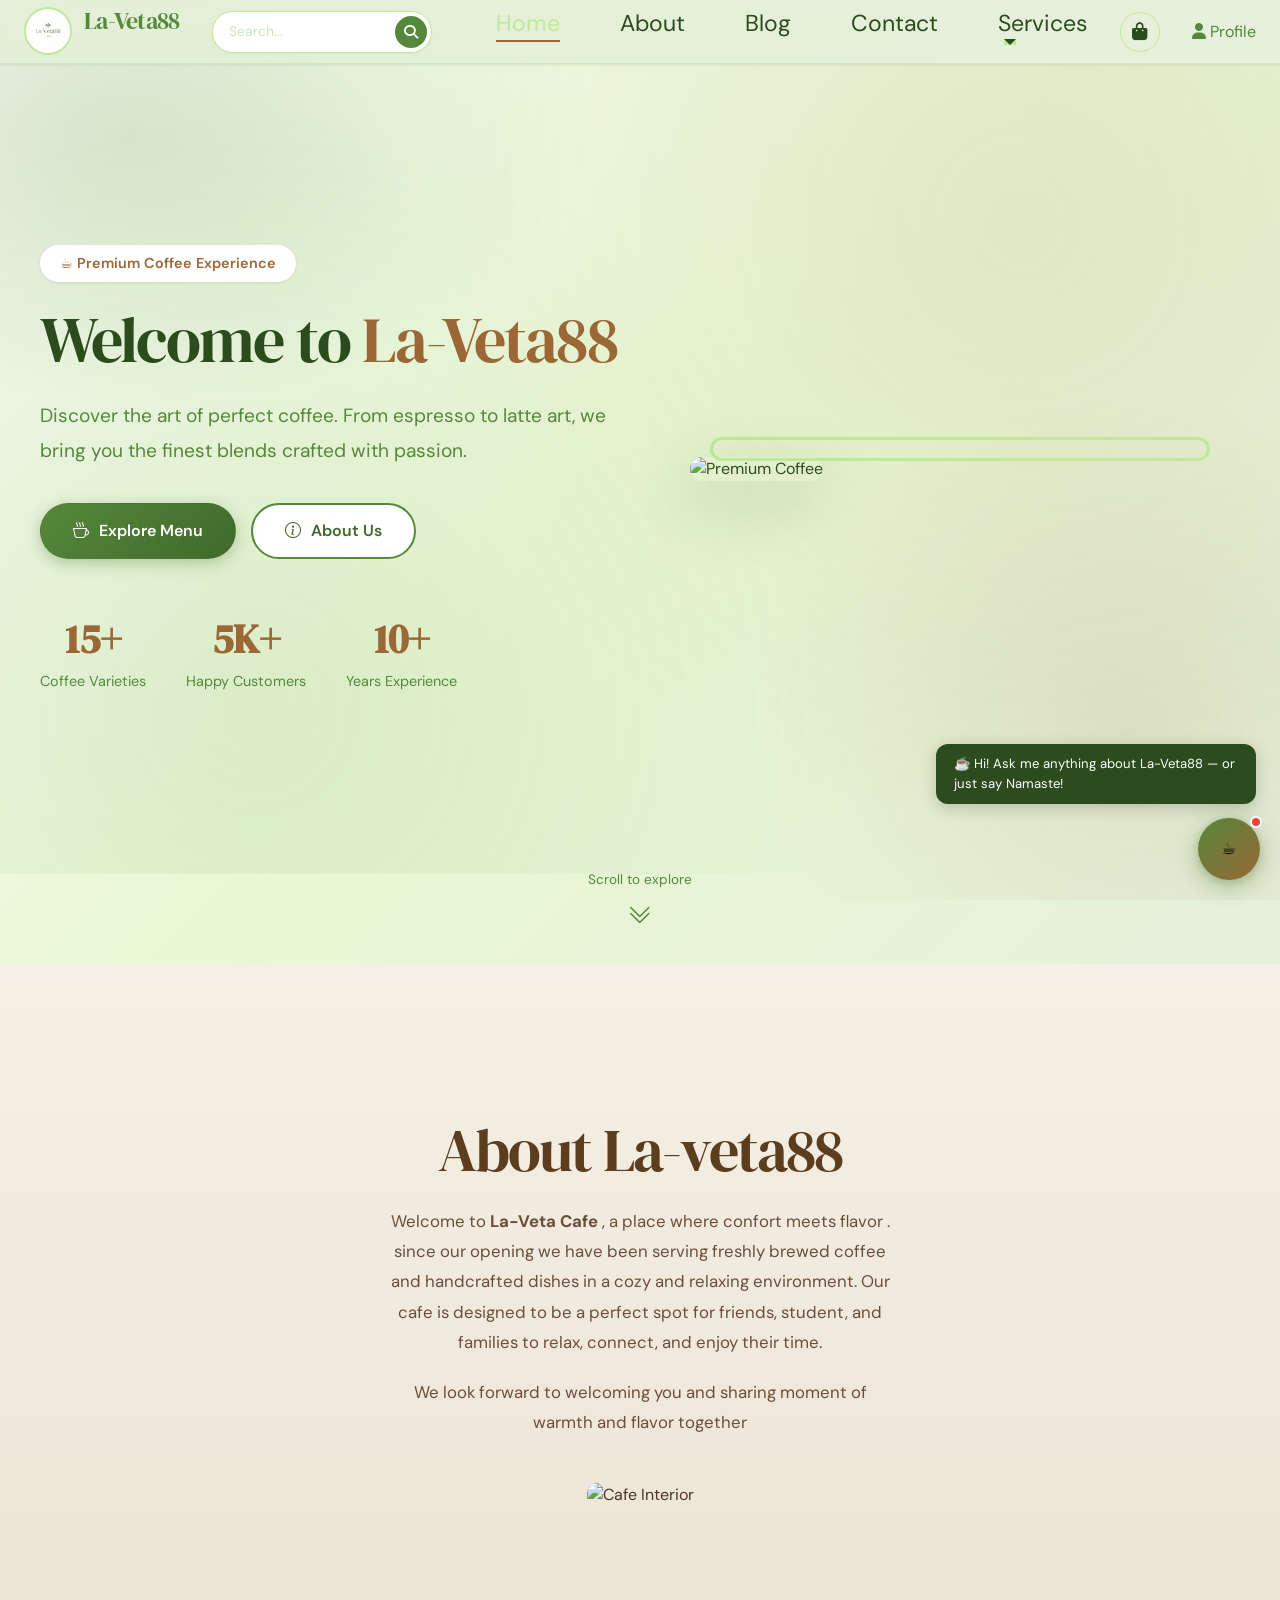
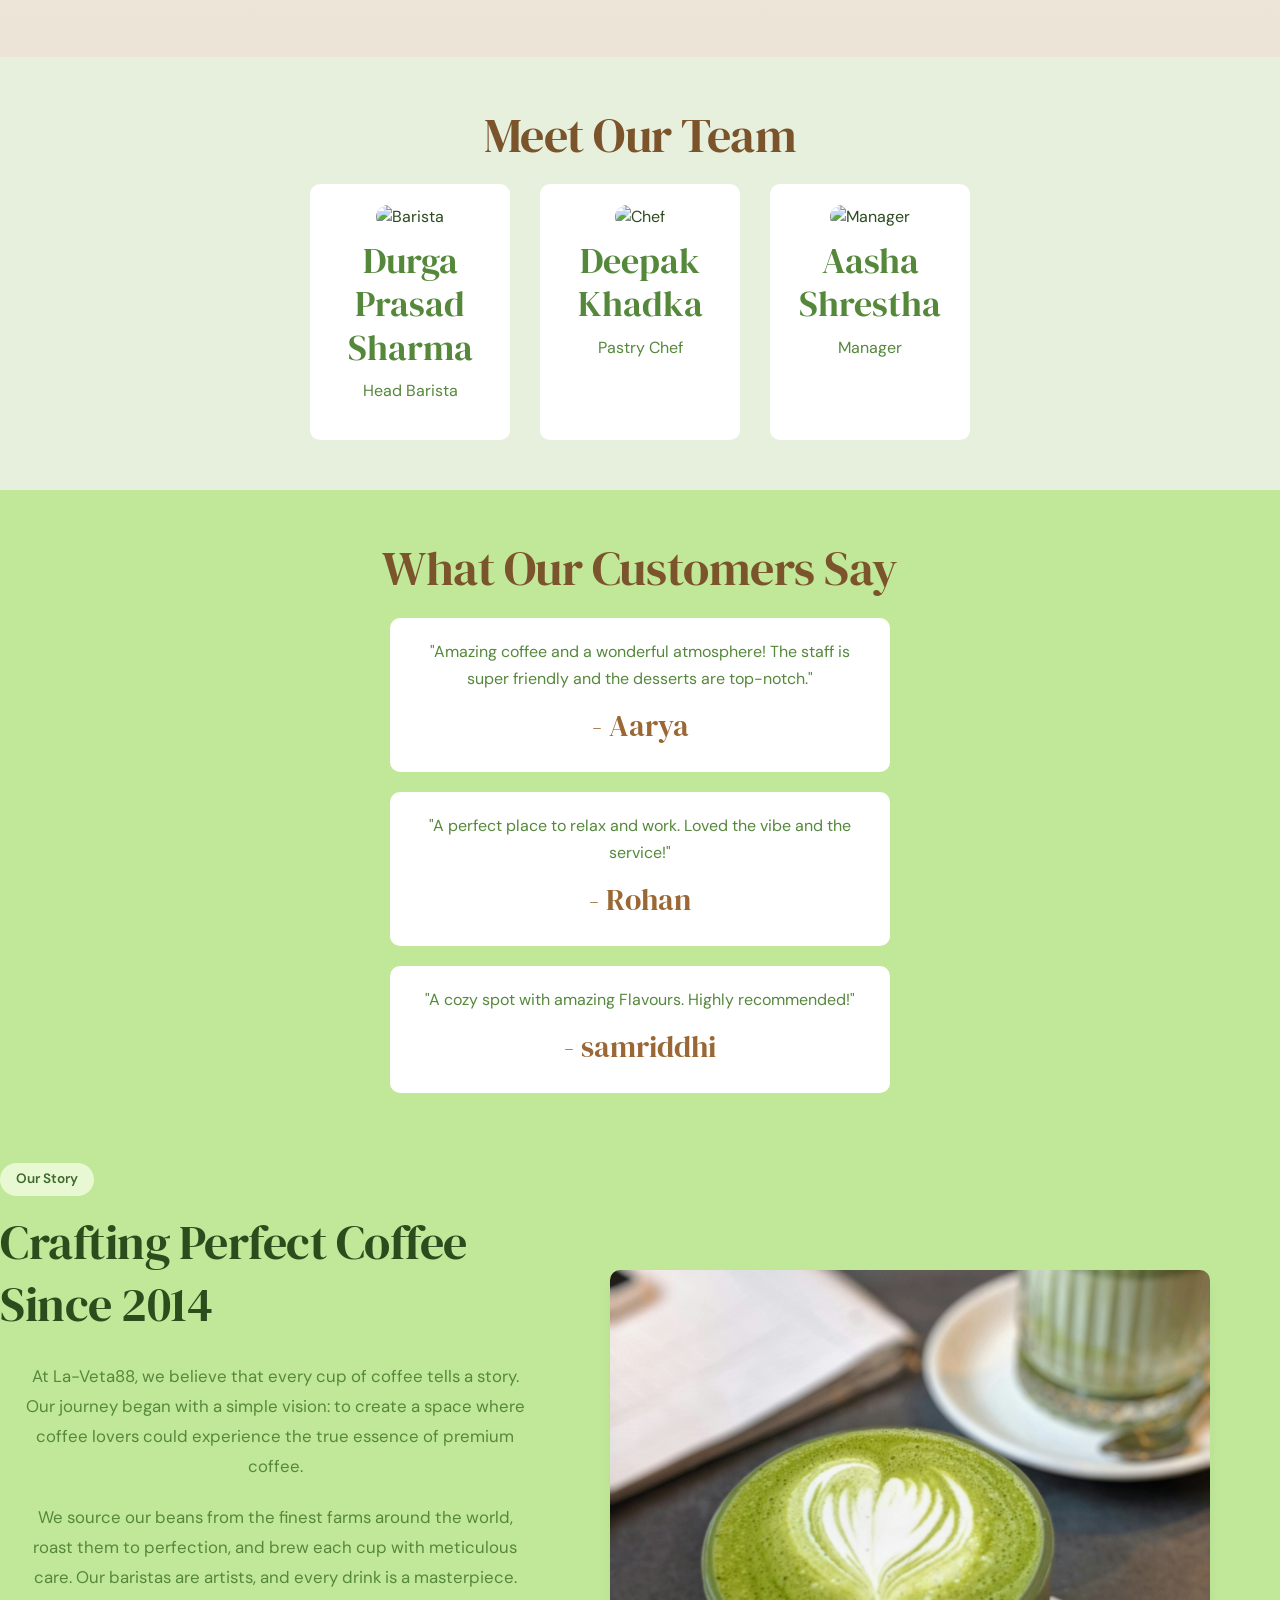
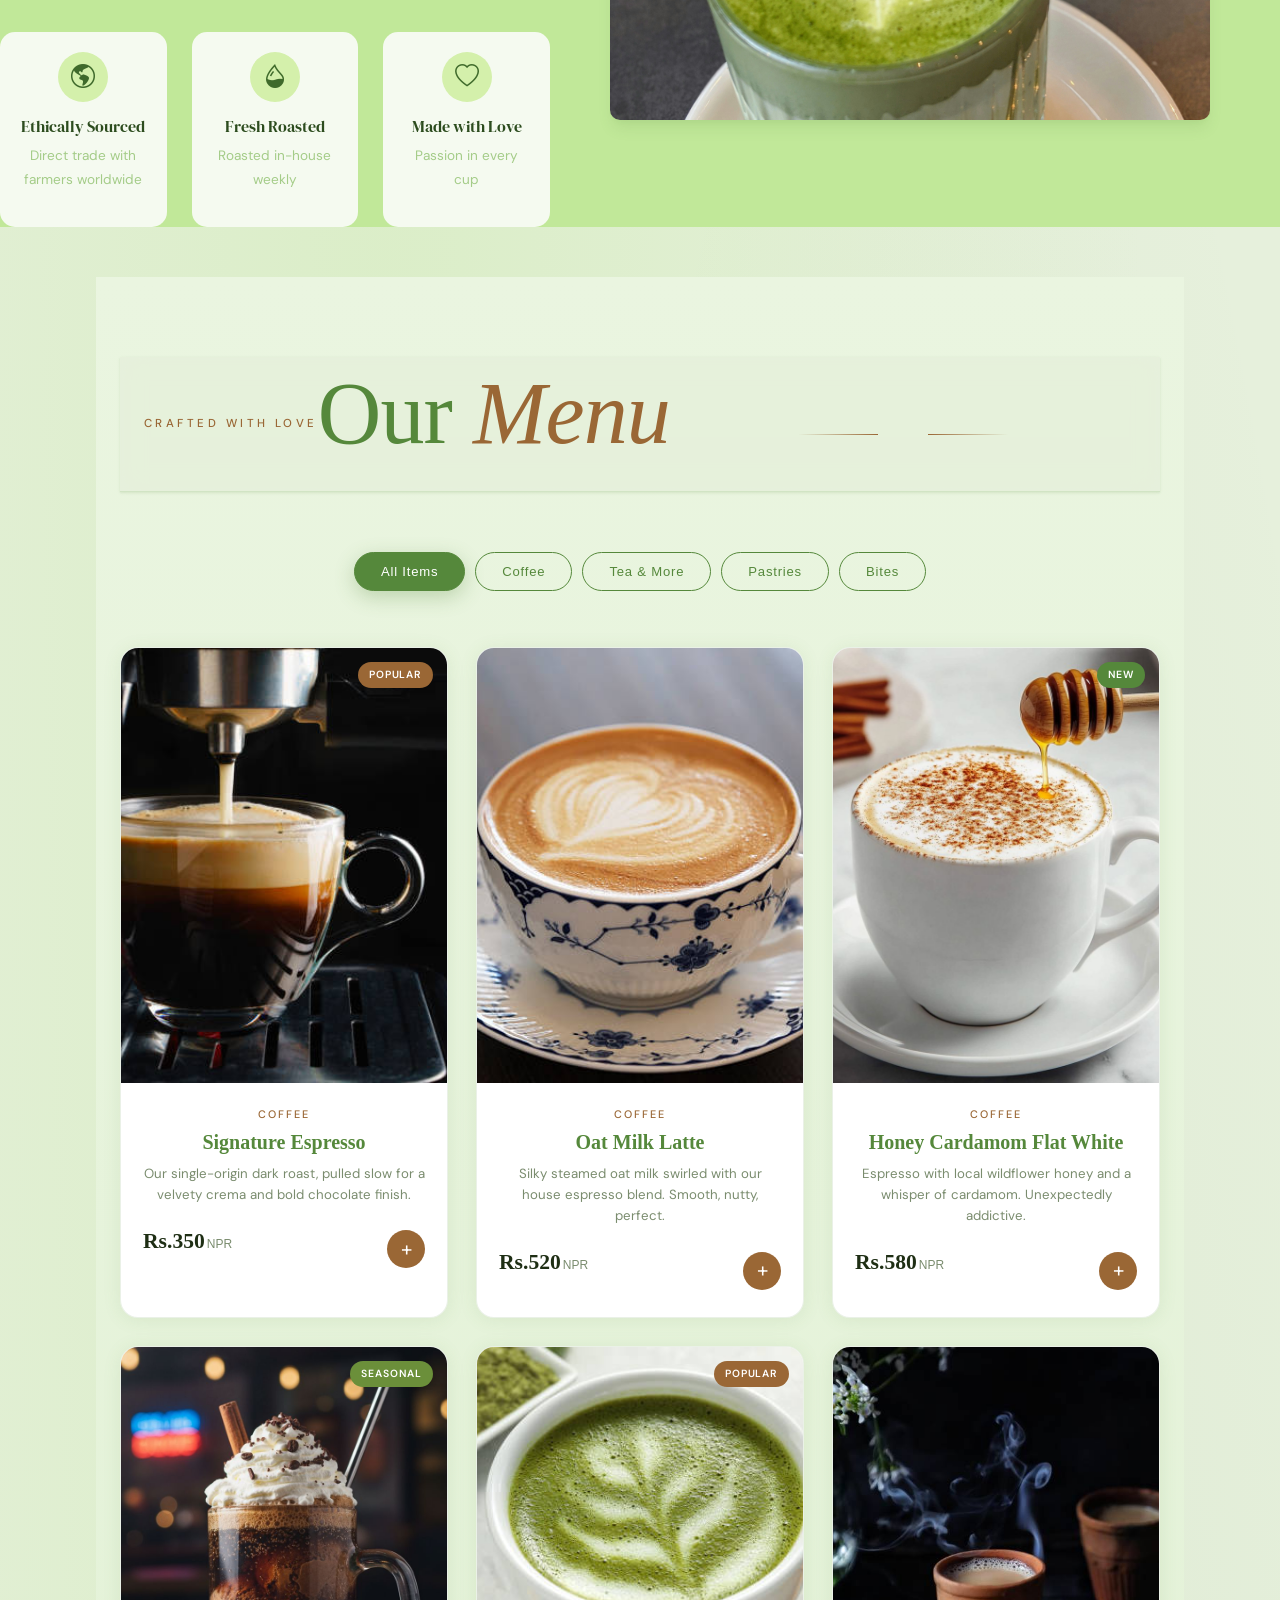
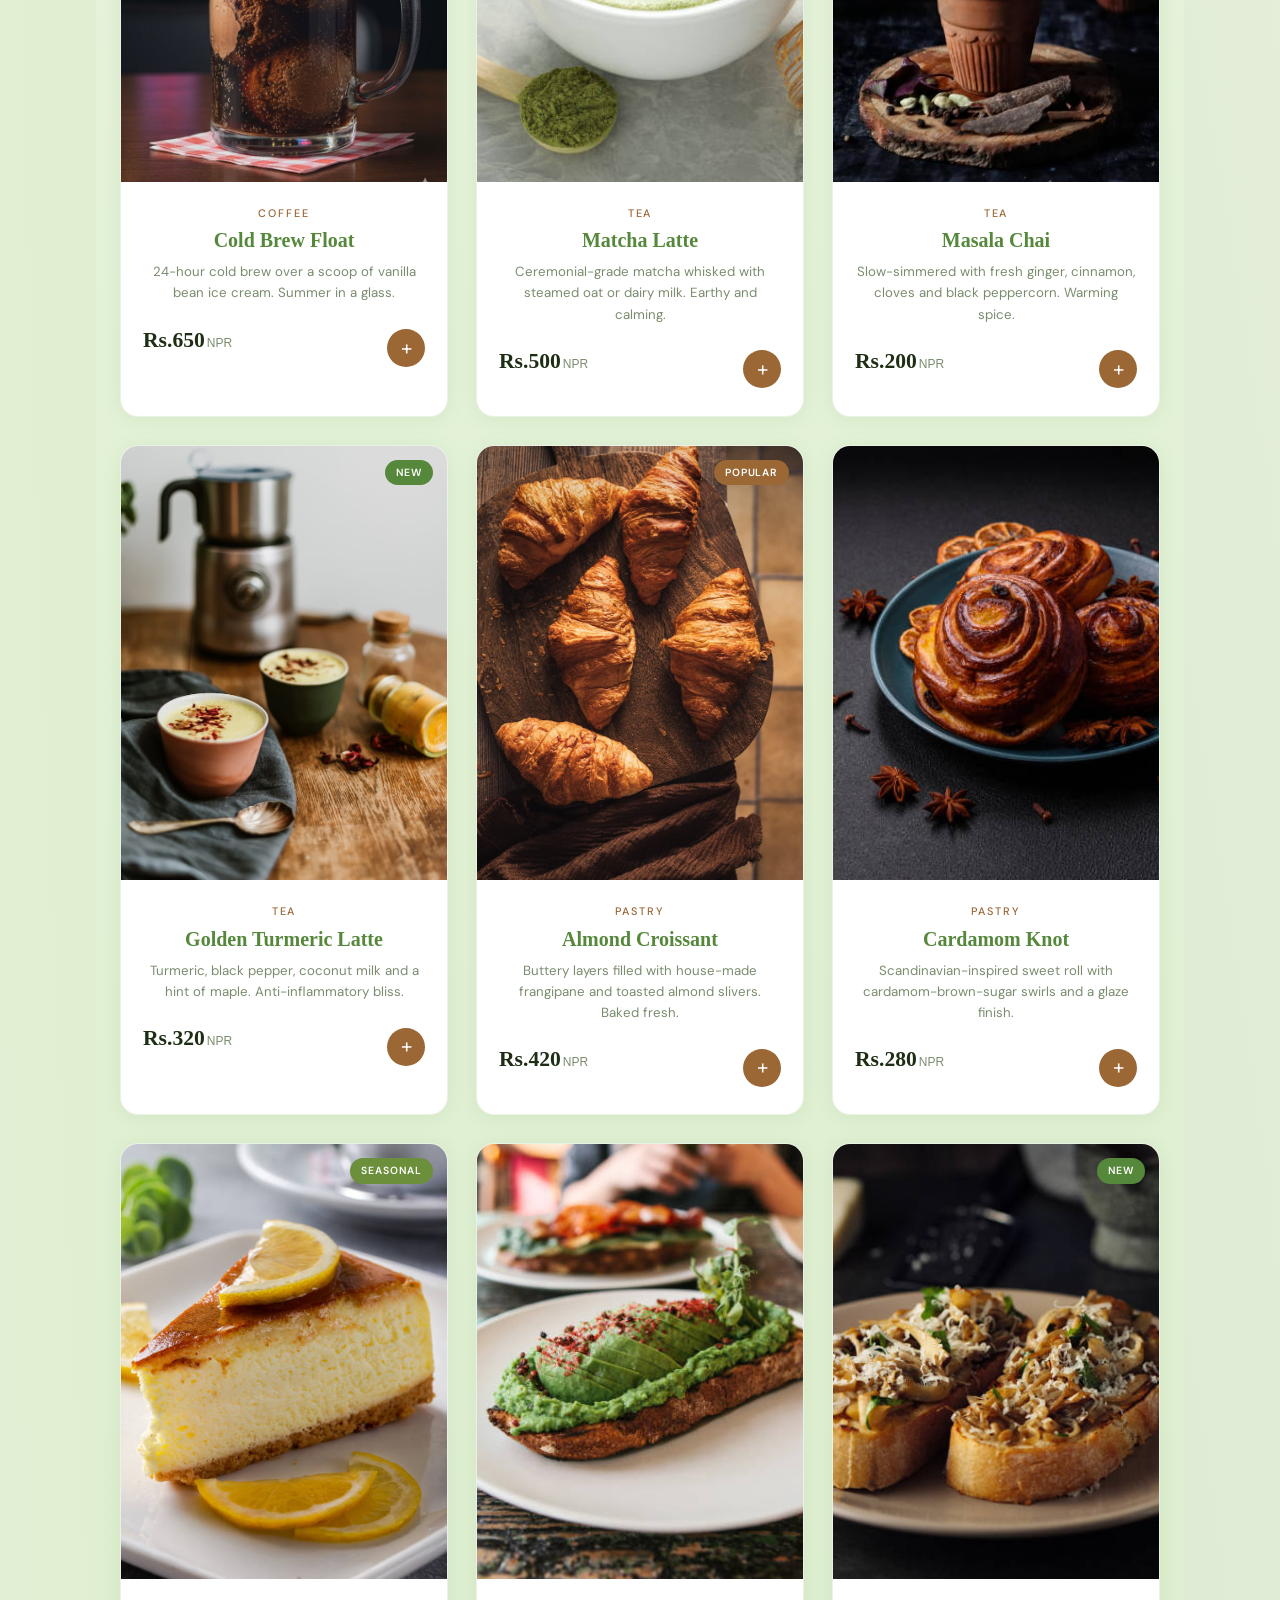
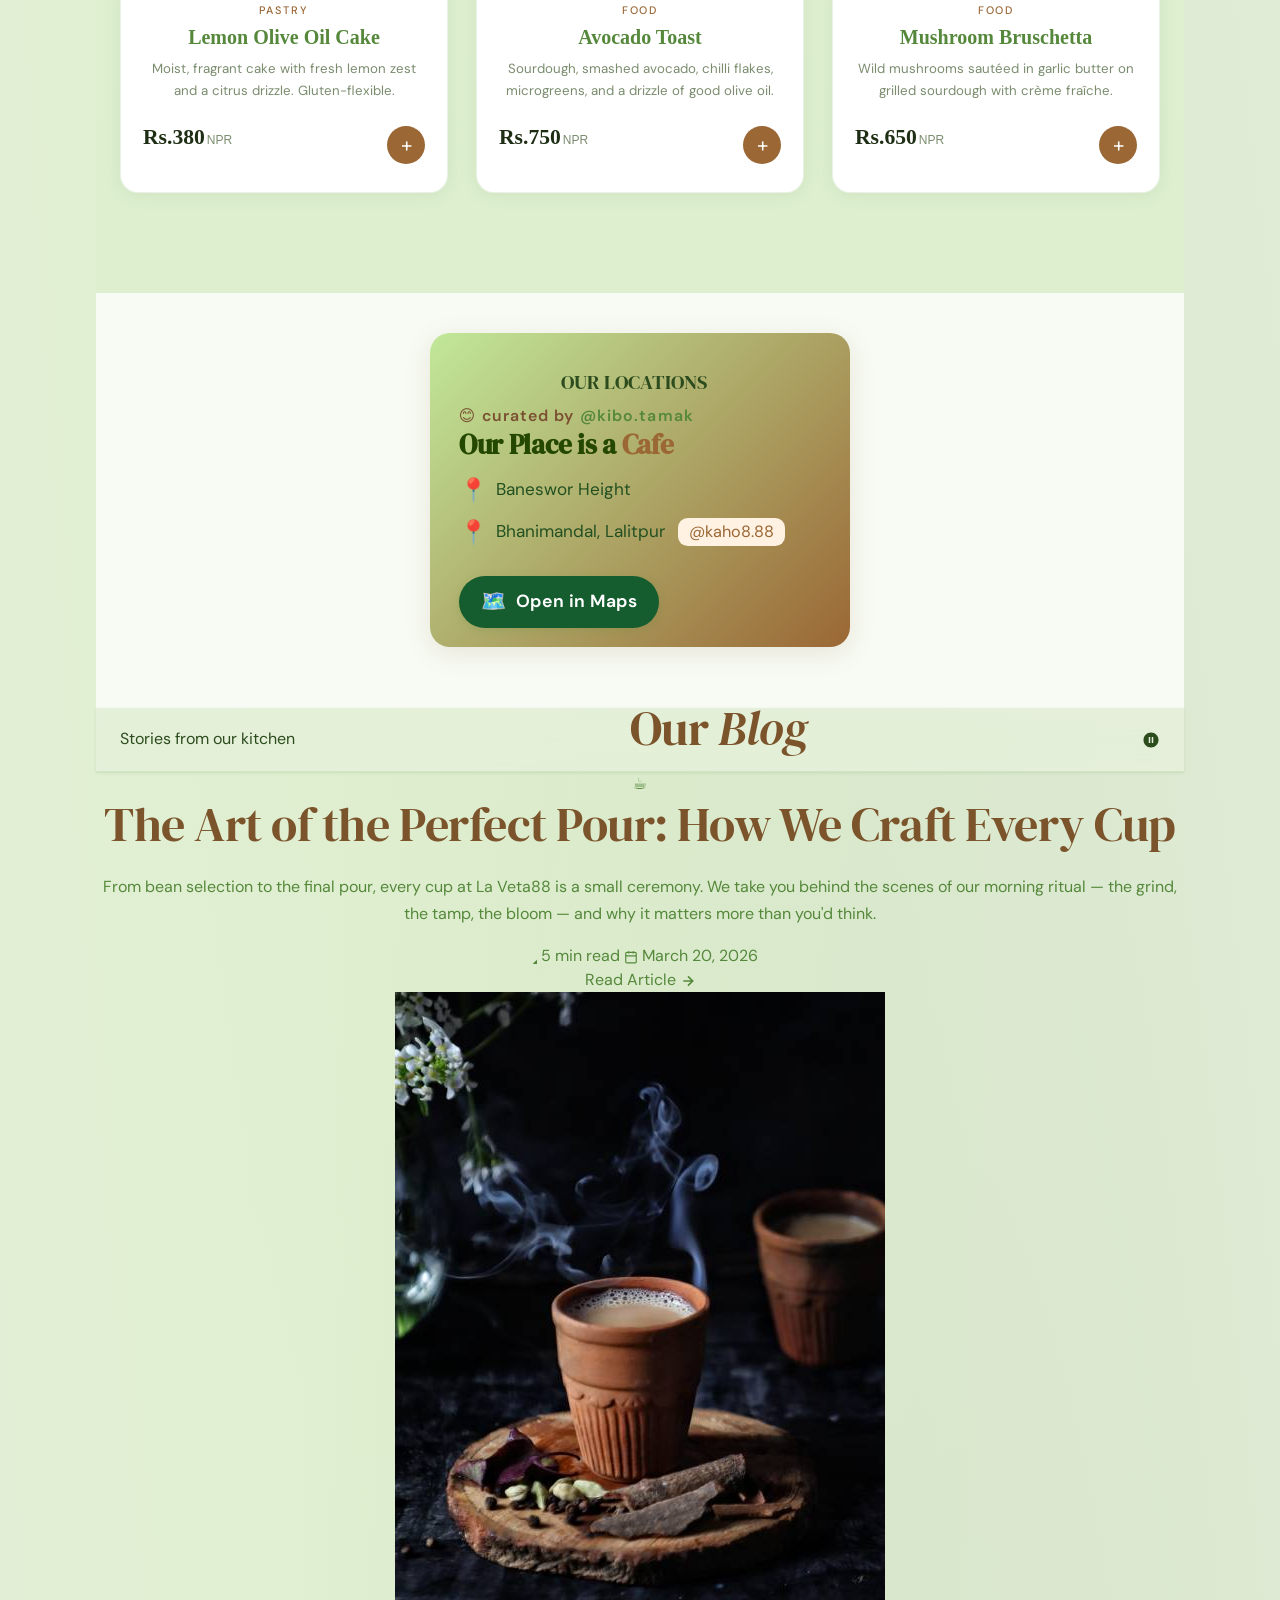
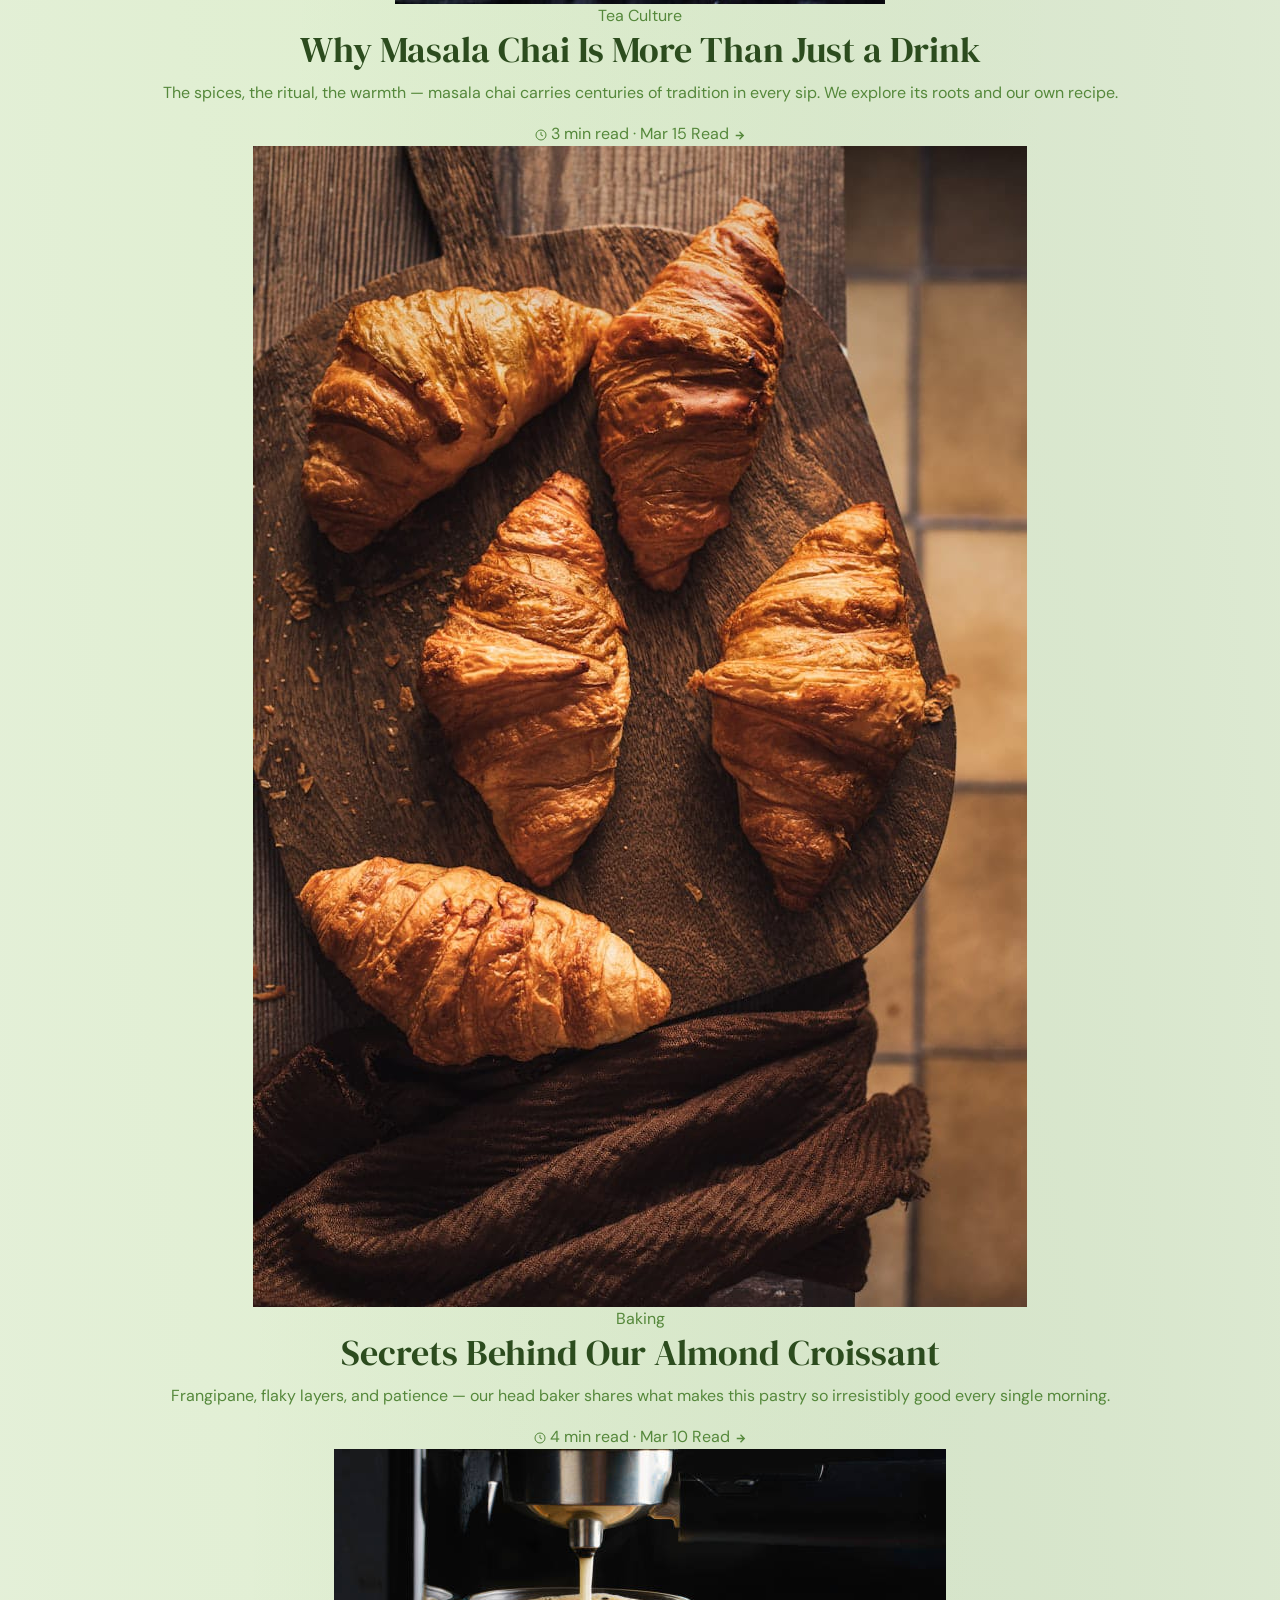
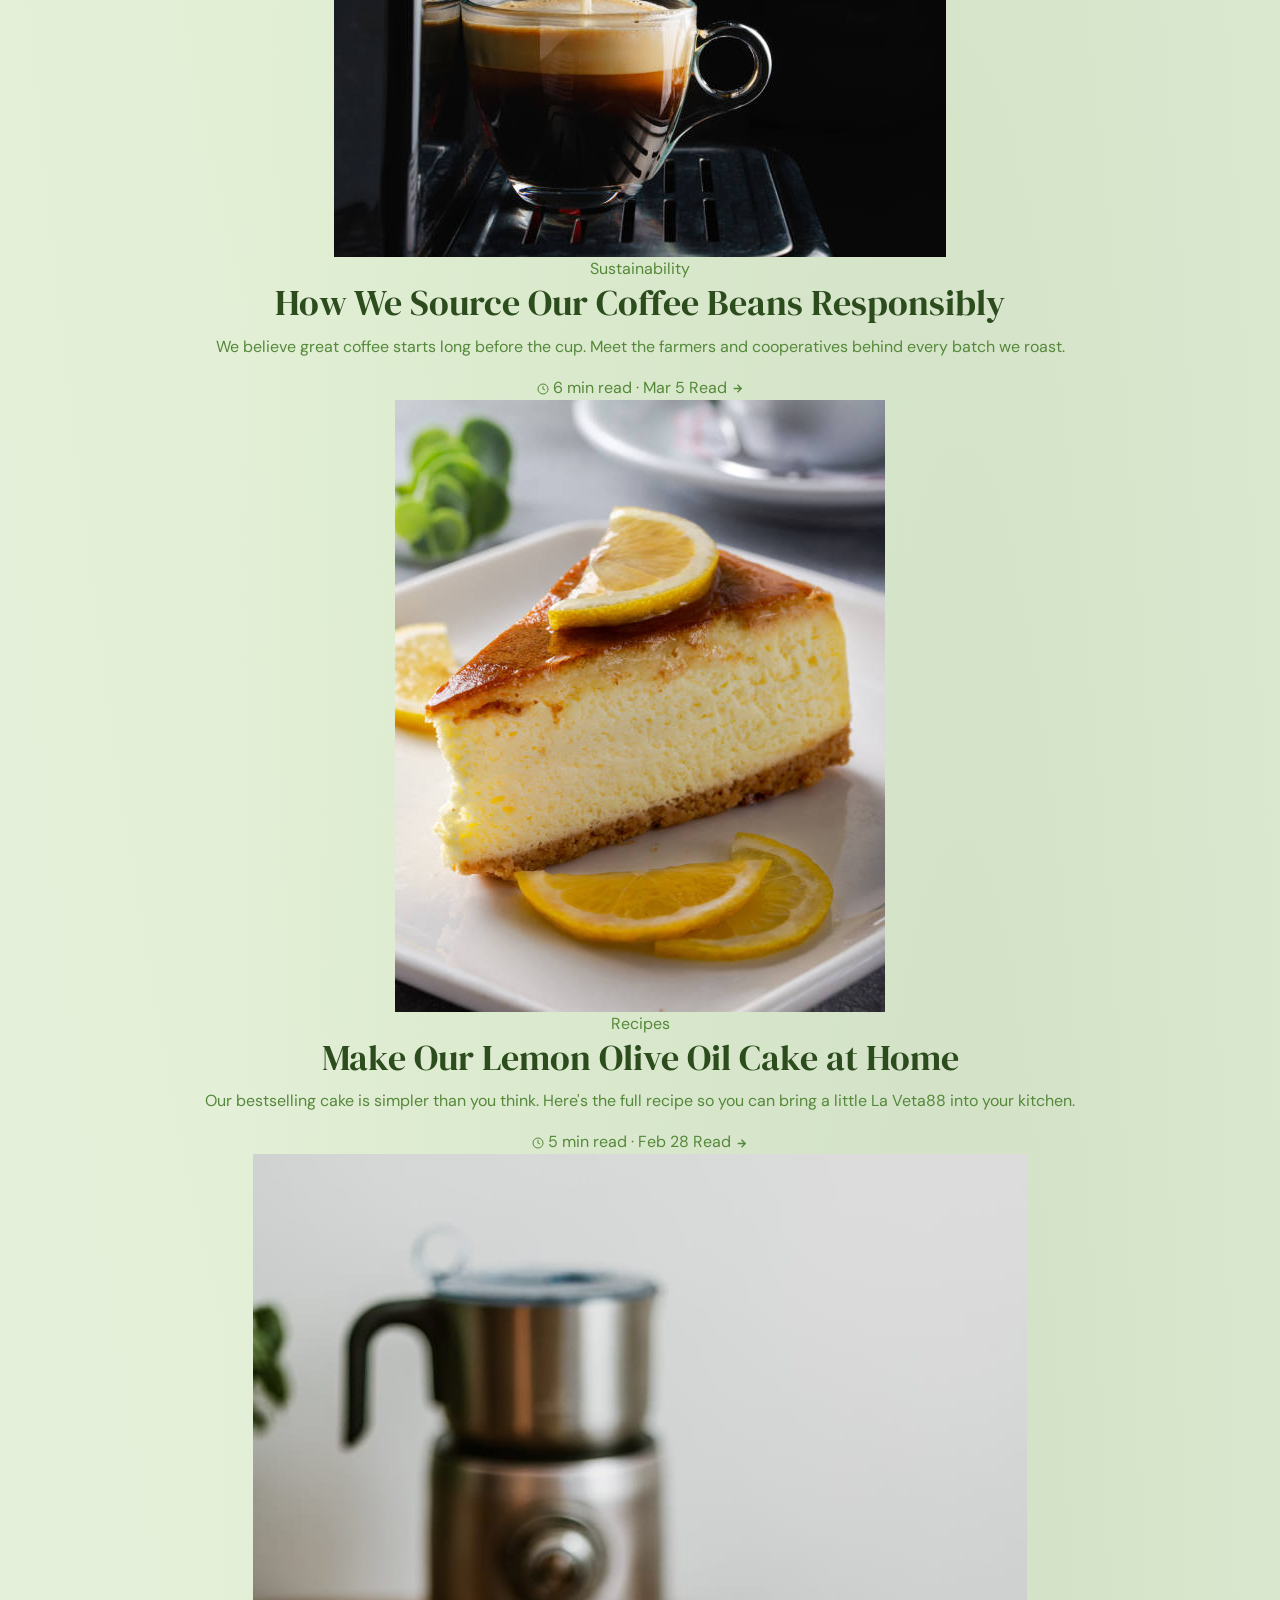
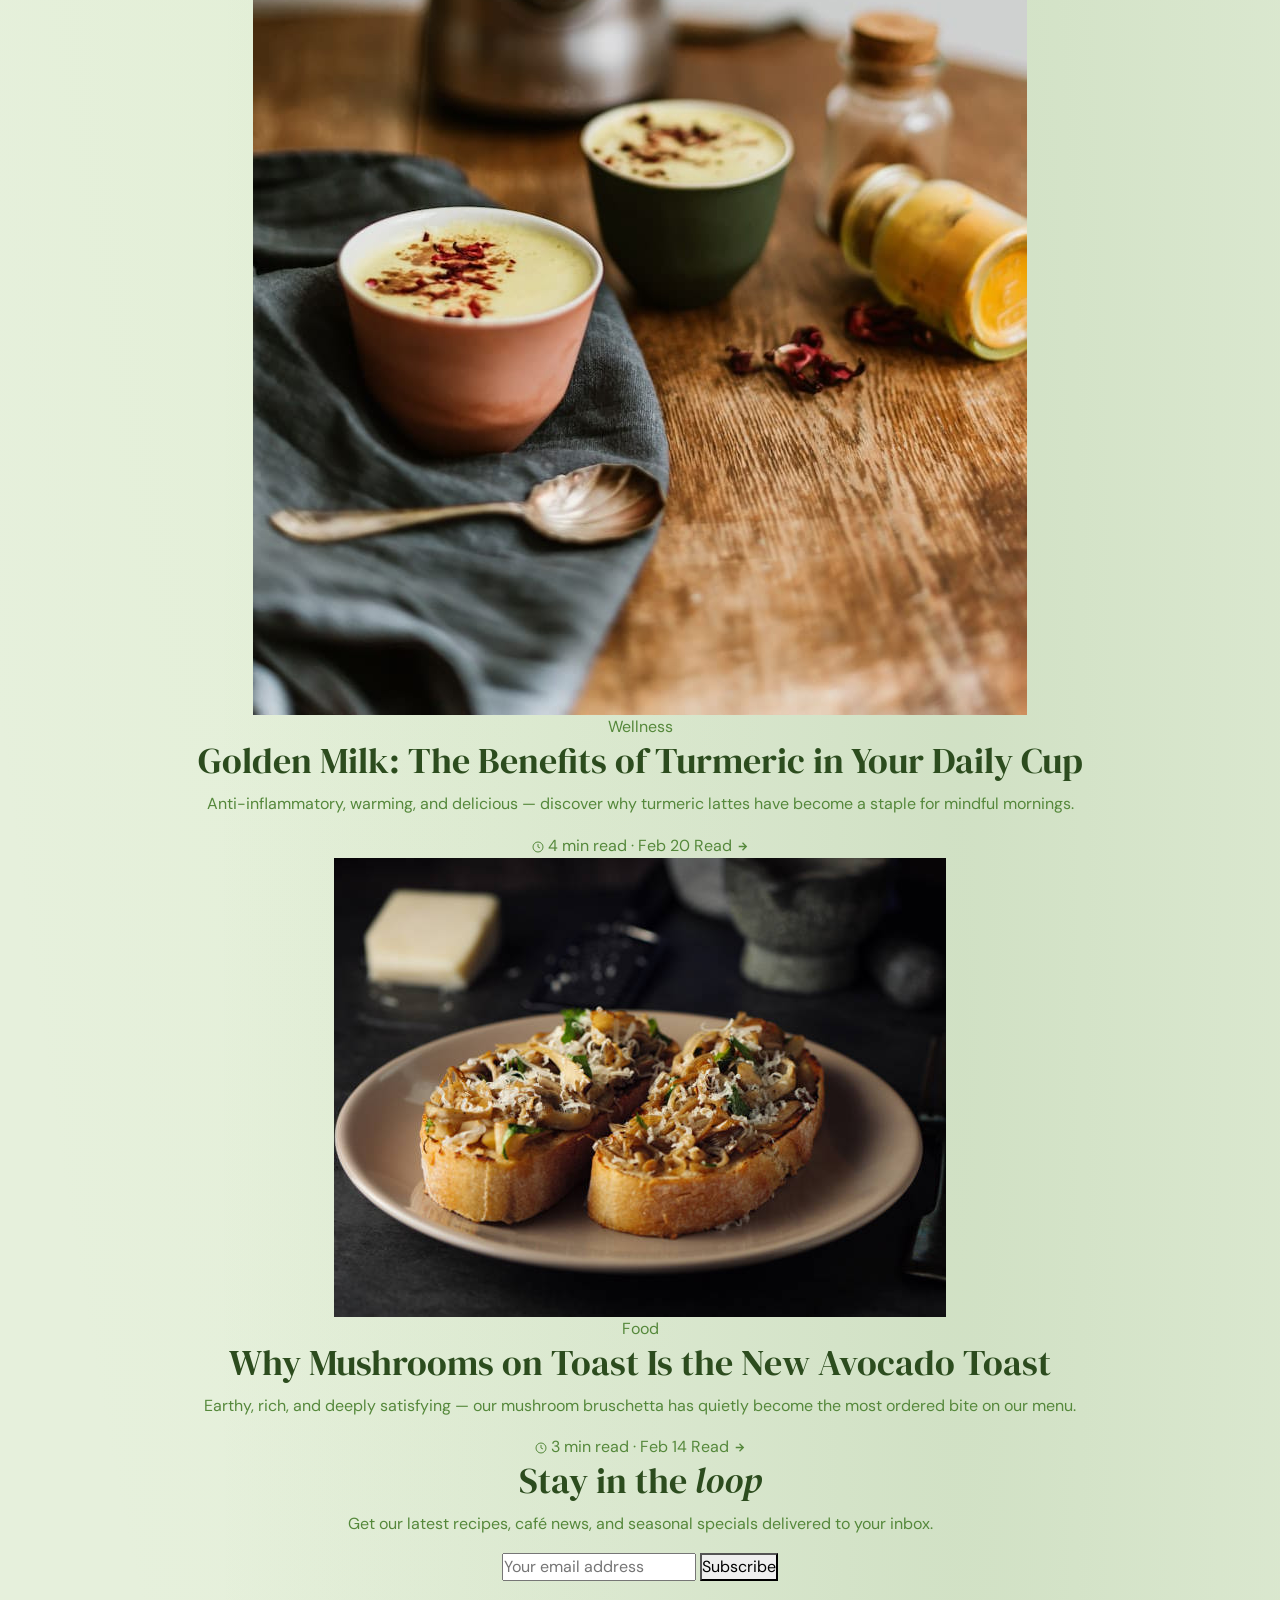
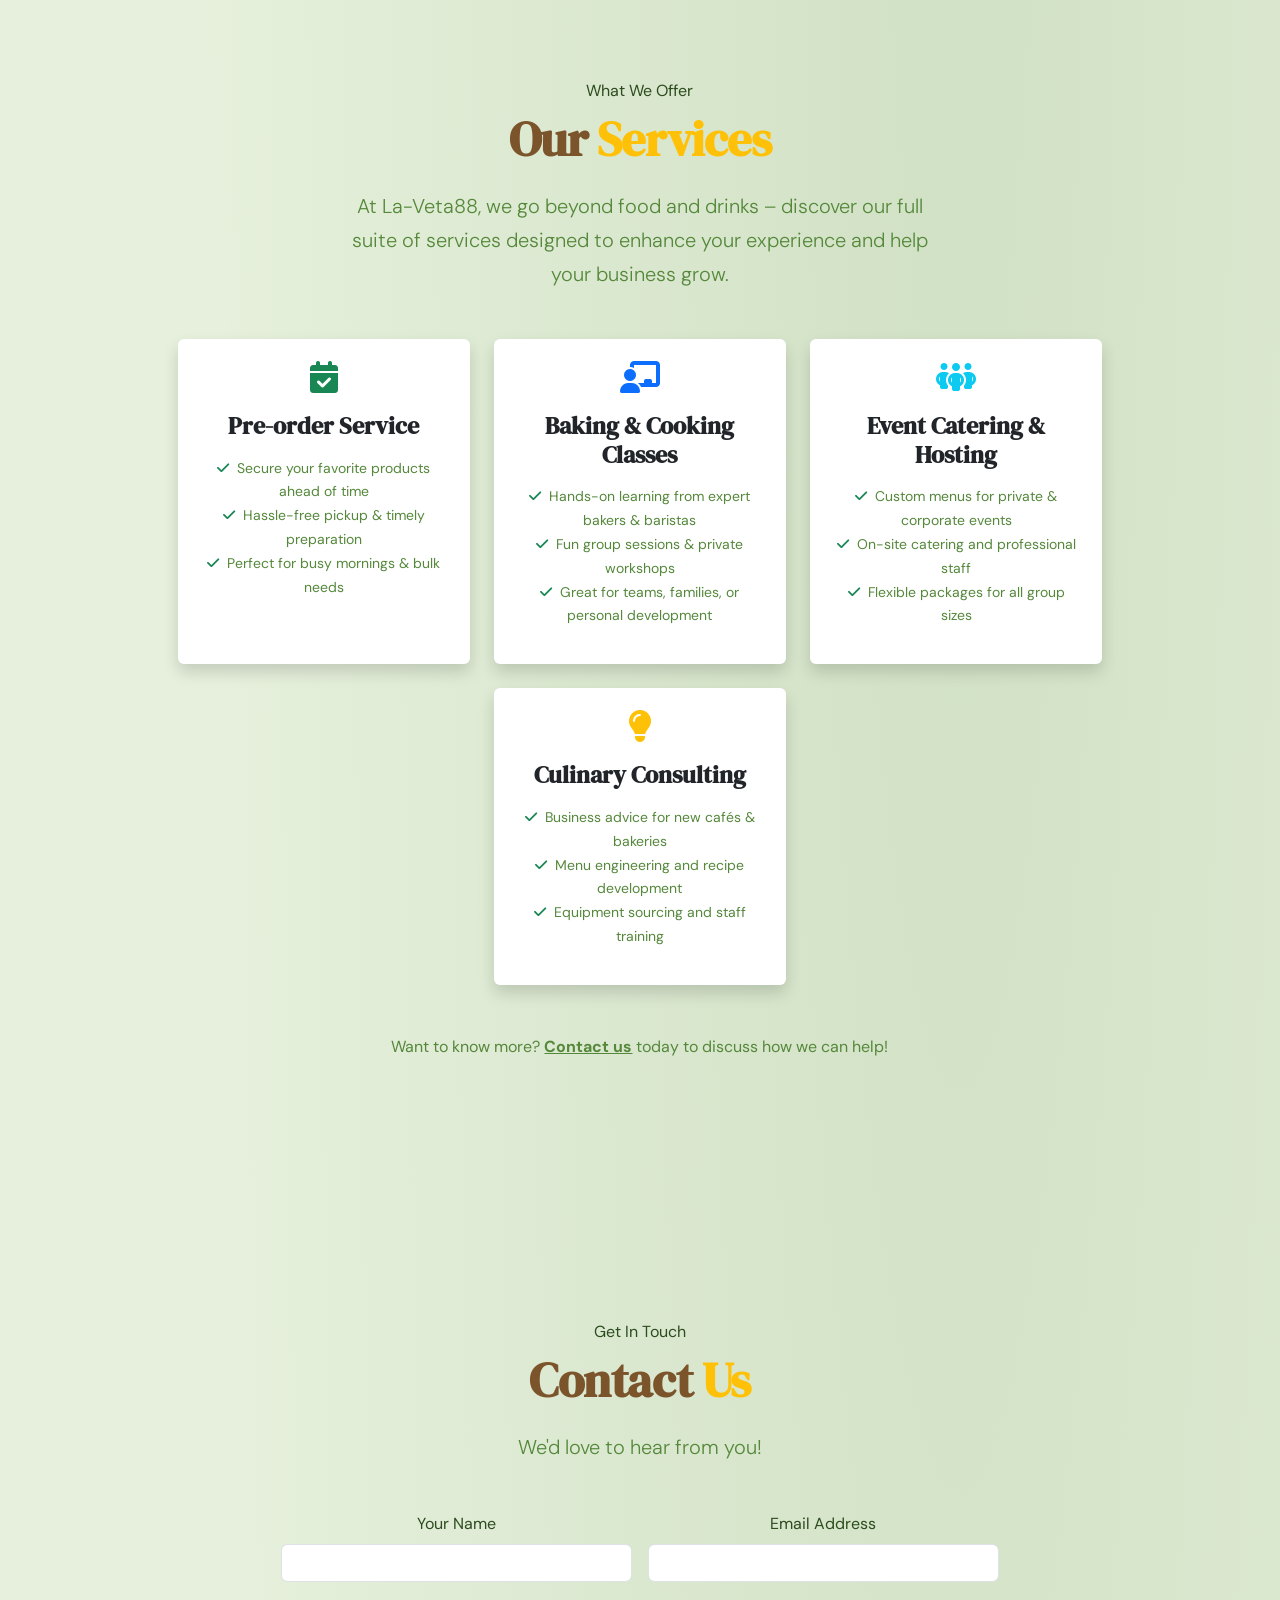
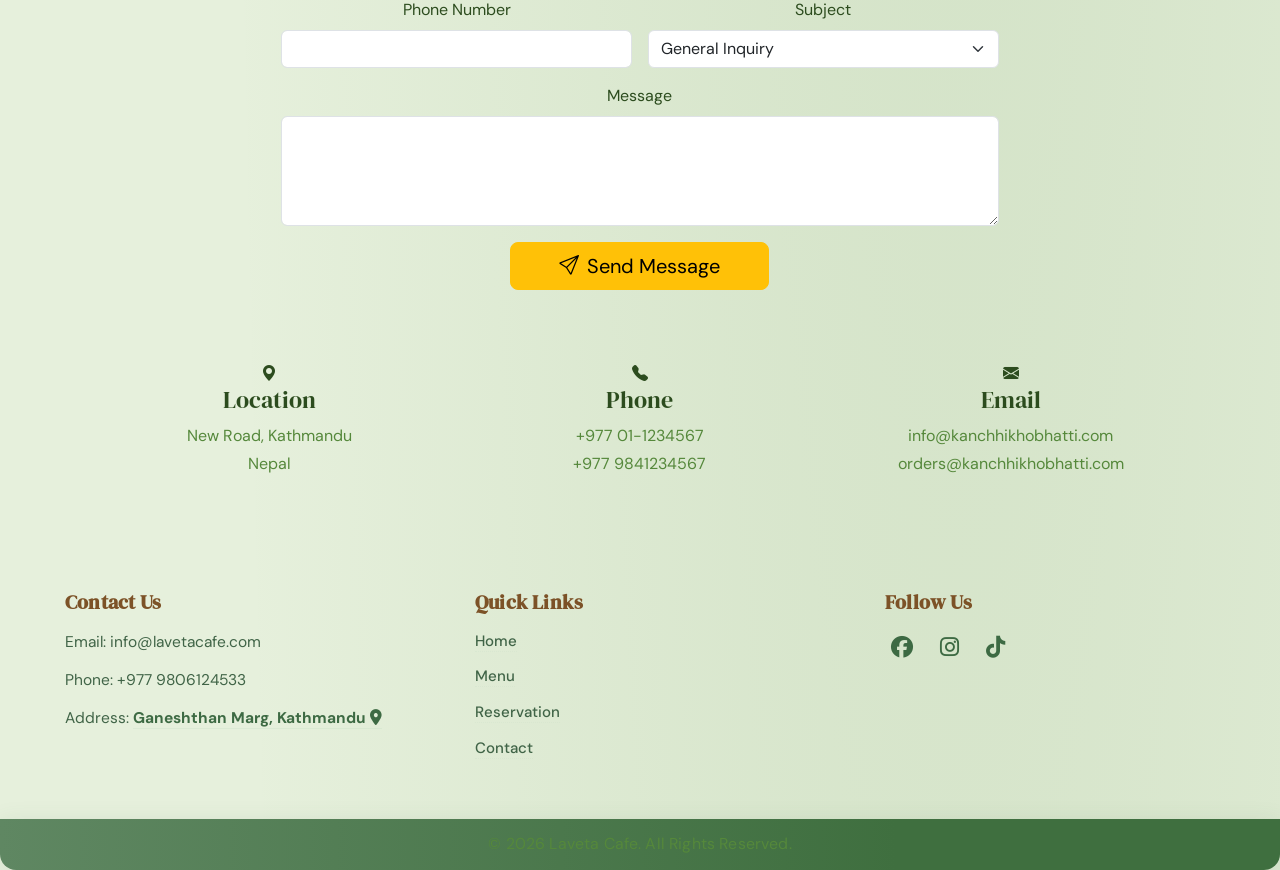
==== commit 52a46958: "added footer" ====
--- a/index.html
+++ b/index.html
@@ -657,7 +657,7 @@
                     display: flex;
                     flex-direction: column;
                     align-items: flex-start;
-                    position: relative;
+                    position: relative; 
                     width: 100%;
                     min-width: 0;
                     margin-bottom: 1.3rem;
@@ -1094,8 +1094,43 @@
 
     <!-- footer-section -->
     <footer>
-        <h1>This is footer section</h1>
-        <h1>this is for amisha</h1>
+      <div class="footer-container">
+
+        <div class="footer-section">
+          <h3>Contact Us</h3>
+          <p>Email: info@lavetacafe.com</p>
+          <p>Phone: +977 9806124533</p>
+          <p>Address: 
+            <a href="https://maps.app.goo.gl/pYMoFX6PFRnaZnrt8" target="_blank" class="map-link">
+             Ganeshthan Marg, Kathmandu <i class="fas fa-map-marker-alt"></i>
+            </a>
+          </p>
+        </div>
+  
+        <div class="footer-section">
+          <h3>Quick Links</h3>
+          <ul>
+            <li><a href="#">Home</a></li>
+            <li><a href="#">Menu</a></li>
+            <li><a href="#">Reservation</a></li>
+            <li><a href="#">Contact</a></li>
+          </ul>
+        </div>
+  
+        <div class="footer-section">
+          <h3>Follow Us</h3>
+          <div class="social-icons">
+            <a href="#"><i class="fab fa-facebook"></i></a>
+            <a href="#"><i class="fab fa-instagram"></i></a>
+            <a href="#"><i class="fab fa-tiktok"></i></a>
+          </div>
+        </div>
+  
+      </div>
+  
+      <div class="footer-bottom">
+        <p>&copy; 2026 Laveta Cafe. All Rights Reserved.</p>
+      </div>
     </footer>
     <script src="https://cdn.jsdelivr.net/npm/bootstrap@5.3.3/dist/js/bootstrap.bundle.min.js"></script>
     <script src="mittho-ai.js"></script>
--- a/index.css
+++ b/index.css
@@ -3415,4 +3415,164 @@
             font-size: 1.8rem;
        }
    }
-   +   
+
+/* Footer main */
+/* --- Responsive, efficient, modern theme footer with linear gradients, simple fonts, and ideal utility design --- */
+.footer {
+  background: linear-gradient(120deg, #e6f0dc 0%, #c1e899 100%);
+  /* color: var(--color-brown-600); */
+  border: 2px solid black;
+  font-family: 'DM Sans', Arial, sans-serif;
+  padding: 40px 18px 0;
+  letter-spacing: 0.01em;
+  border-top-left-radius: 24px;
+  border-top-right-radius: 24px;
+  box-shadow: 0 -2px 24px 0 rgba(200,230,180,0.16);
+  transition: background 0.3s;
+}
+.footer-container {
+  display: flex;
+  flex-wrap: wrap;
+  justify-content: space-between;
+  max-width: 1150px;
+  margin: 0 auto;
+  gap: 36px 18px; /* responsive gap */
+}
+.footer-section {
+  flex: 1 1 180px;
+  min-width: 210px;
+  max-width: 330px;
+  margin-bottom: 25px;
+  padding-right: 10px;
+  font-size: 1rem;
+}
+.footer-section h3 {
+  font-family: 'DM Serif Display', serif;
+  font-size: 1.22rem;
+  color: #7c5227;
+  margin-bottom: 0.8em;
+  font-weight: 600;
+  letter-spacing: .01em;
+}
+.footer-section p,
+.footer-section ul li,
+.footer-section ul li a {
+  color: #406447;
+  font-size: 0.97em;
+}
+.footer-section p {
+  margin: 0.15em 0 0.85em 0;
+  line-height: 1.62;
+}
+.footer-section ul {
+  list-style: none;
+  margin: 0; padding: 0;
+}
+.footer-section ul li {
+  margin-bottom: 0.8em;
+}
+.footer-section ul li a {
+  text-decoration: none;
+  font-weight: 500;
+  border-bottom: 1px dotted #bdd8bc33;
+  transition: color 0.2s, border-bottom 0.2s;
+}
+.footer-section ul li a:hover,
+.footer-section ul li a:focus {
+  color: #b97c41;
+  border-bottom: 1.5px solid #b97c41;
+}
+
+.map-link {
+  color: #3d6a43;
+  font-weight: 700;
+  text-decoration: none;
+  border-bottom: 1px solid #bdd8bc44;
+  transition: color 0.22s, border-bottom 0.22s;
+}
+.map-link:hover,
+.map-link:focus {
+  color: #9a6735;
+  text-decoration: underline;
+  border-bottom: 2px solid #9a6735;
+}
+
+.social-icons {
+  margin-top: 8px;
+  display: flex;
+  align-items: center;
+}
+.social-icons a {
+  color: #3d6a43;
+  font-size: 22px;
+  margin-right: 15px;
+  padding: 6px;
+  border-radius: 50%;
+  display: inline-flex;
+  align-items: center;
+  justify-content: center;
+  background: transparent;
+  transition: color 0.21s, background 0.22s;
+}
+.social-icons a:hover,
+.social-icons a:focus {
+  color: #fff;
+  background: linear-gradient(135deg, #b97c41 20%, #406447 90%);
+}
+
+.footer-bottom {
+  background: linear-gradient(90deg, #5f8762 0%, #3f6f3f 70%);
+  text-align: center;
+  padding: 12px 6px;
+  margin-top: 22px;
+  color: #fff;
+  font-size: 0.99em;
+  border-bottom-left-radius: 16px;
+  border-bottom-right-radius: 16px;
+  font-family: 'DM Sans', Arial, sans-serif;
+  letter-spacing: .01em;
+  box-shadow: 0 4px 24px 0 rgba(70,110,80,0.12);
+}
+.footer-bottom p { margin: 0; }
+
+/* --- Responsive Breakpoints --- */
+@media (max-width: 900px) {
+  .footer-container {
+    flex-direction: column;
+    align-items: stretch;
+    gap: 28px 0;
+  }
+  .footer-section {
+    max-width: unset;
+    min-width: 0;
+    padding-right: 0;
+  }
+}
+@media (max-width: 600px) {
+  .footer {
+    padding: 30px 8px 0;
+    border-radius: 18px 18px 0 0;
+  }
+  .footer-container {
+    gap: 12px 0;
+  }
+  .footer-section {
+    padding: 0;
+    margin-bottom: 18px;
+    font-size: 0.97em;
+  }
+  .footer-section h3 {
+    font-size: 1.11rem;
+  }
+  .footer-bottom {
+    border-radius: 12px 12px 0 0;
+    font-size: 0.93em;
+    margin-top: 16px;
+    padding: 10px 2px;
+  }
+  .social-icons a {
+    font-size: 19px;
+    margin-right: 9px;
+  }
+}
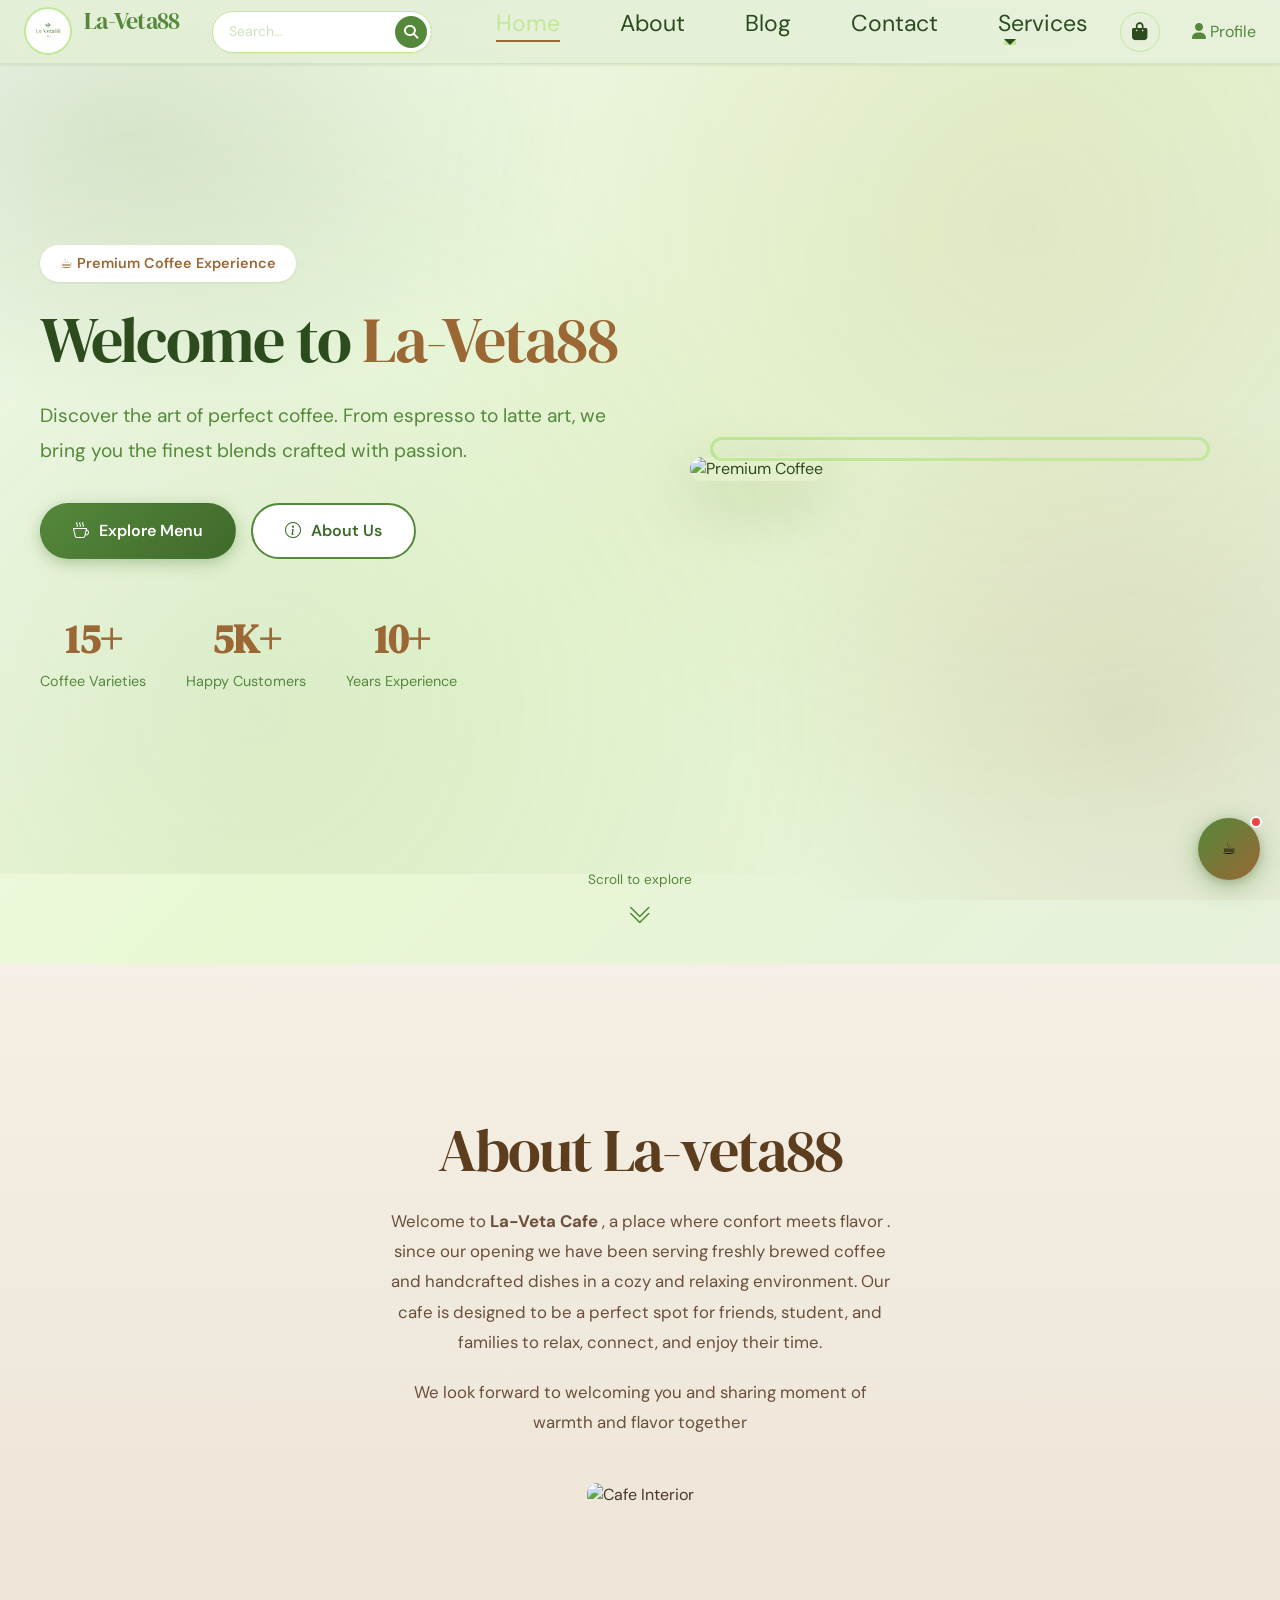
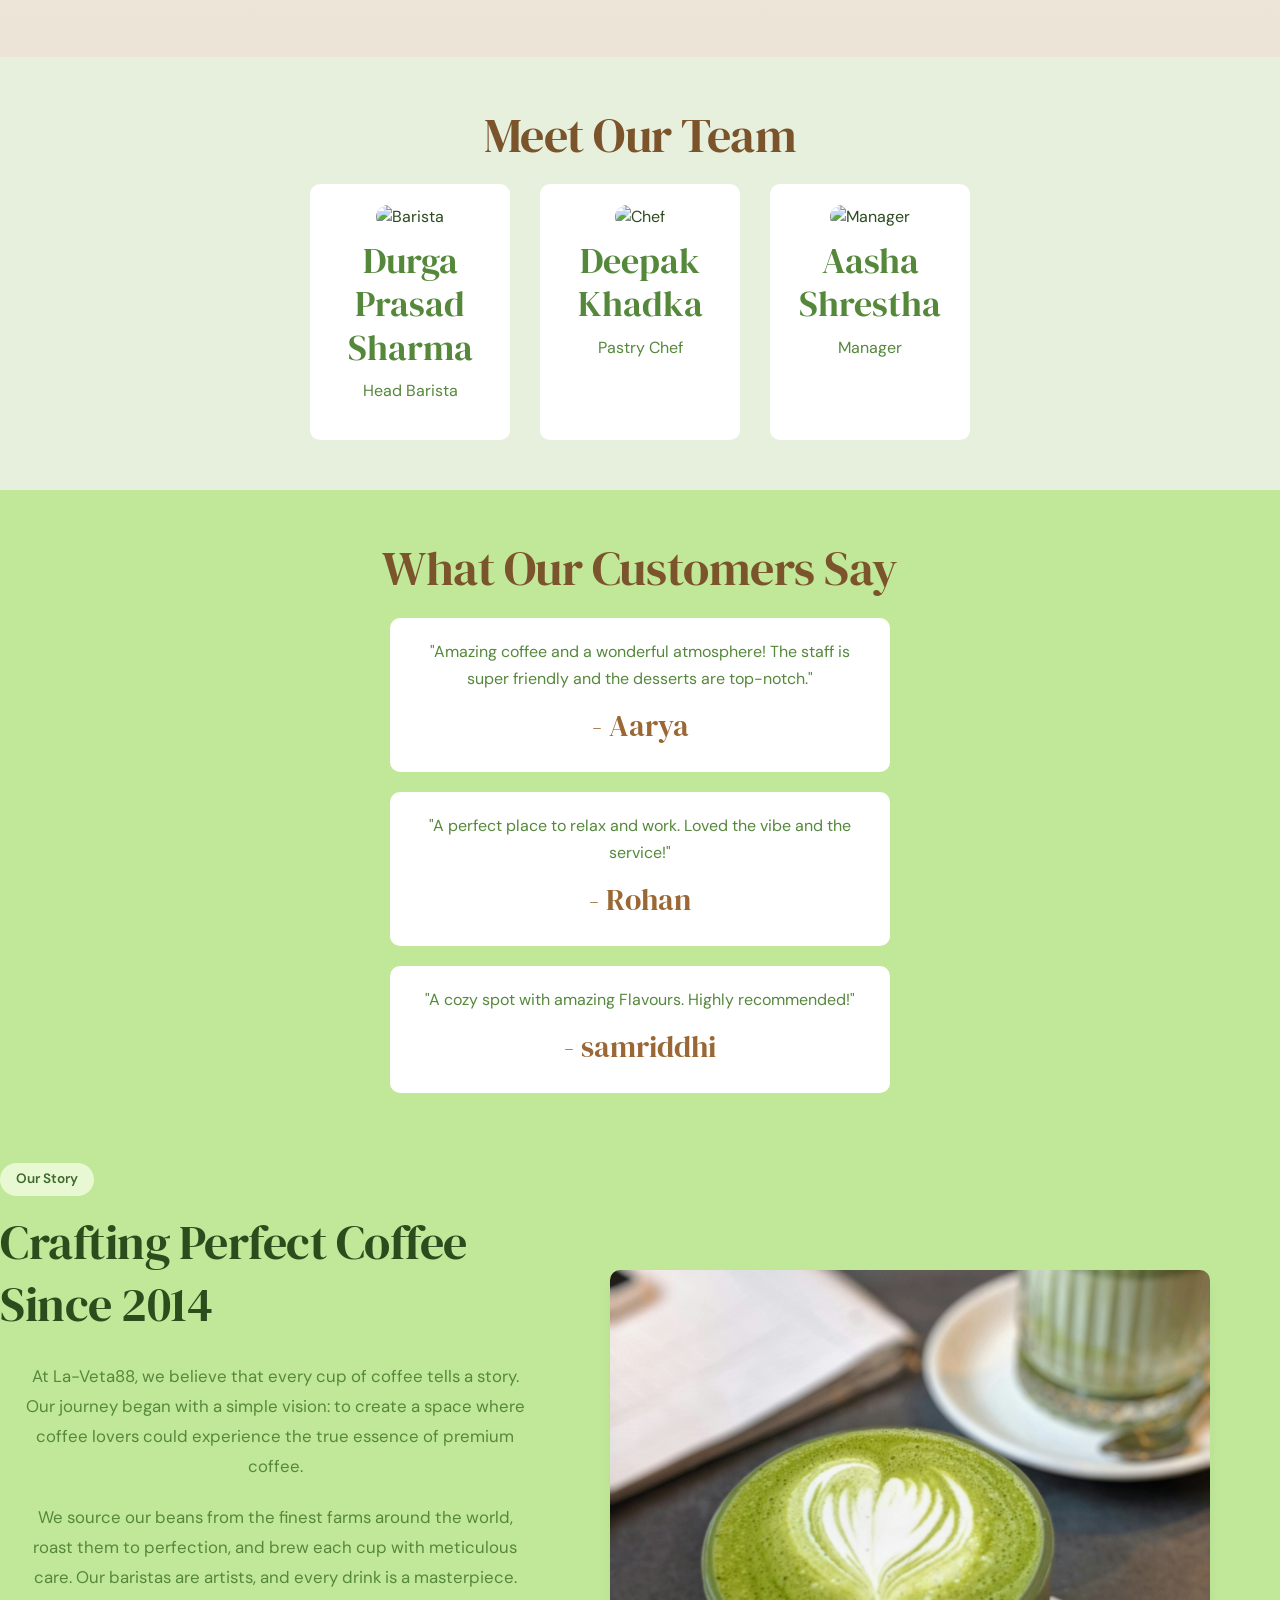
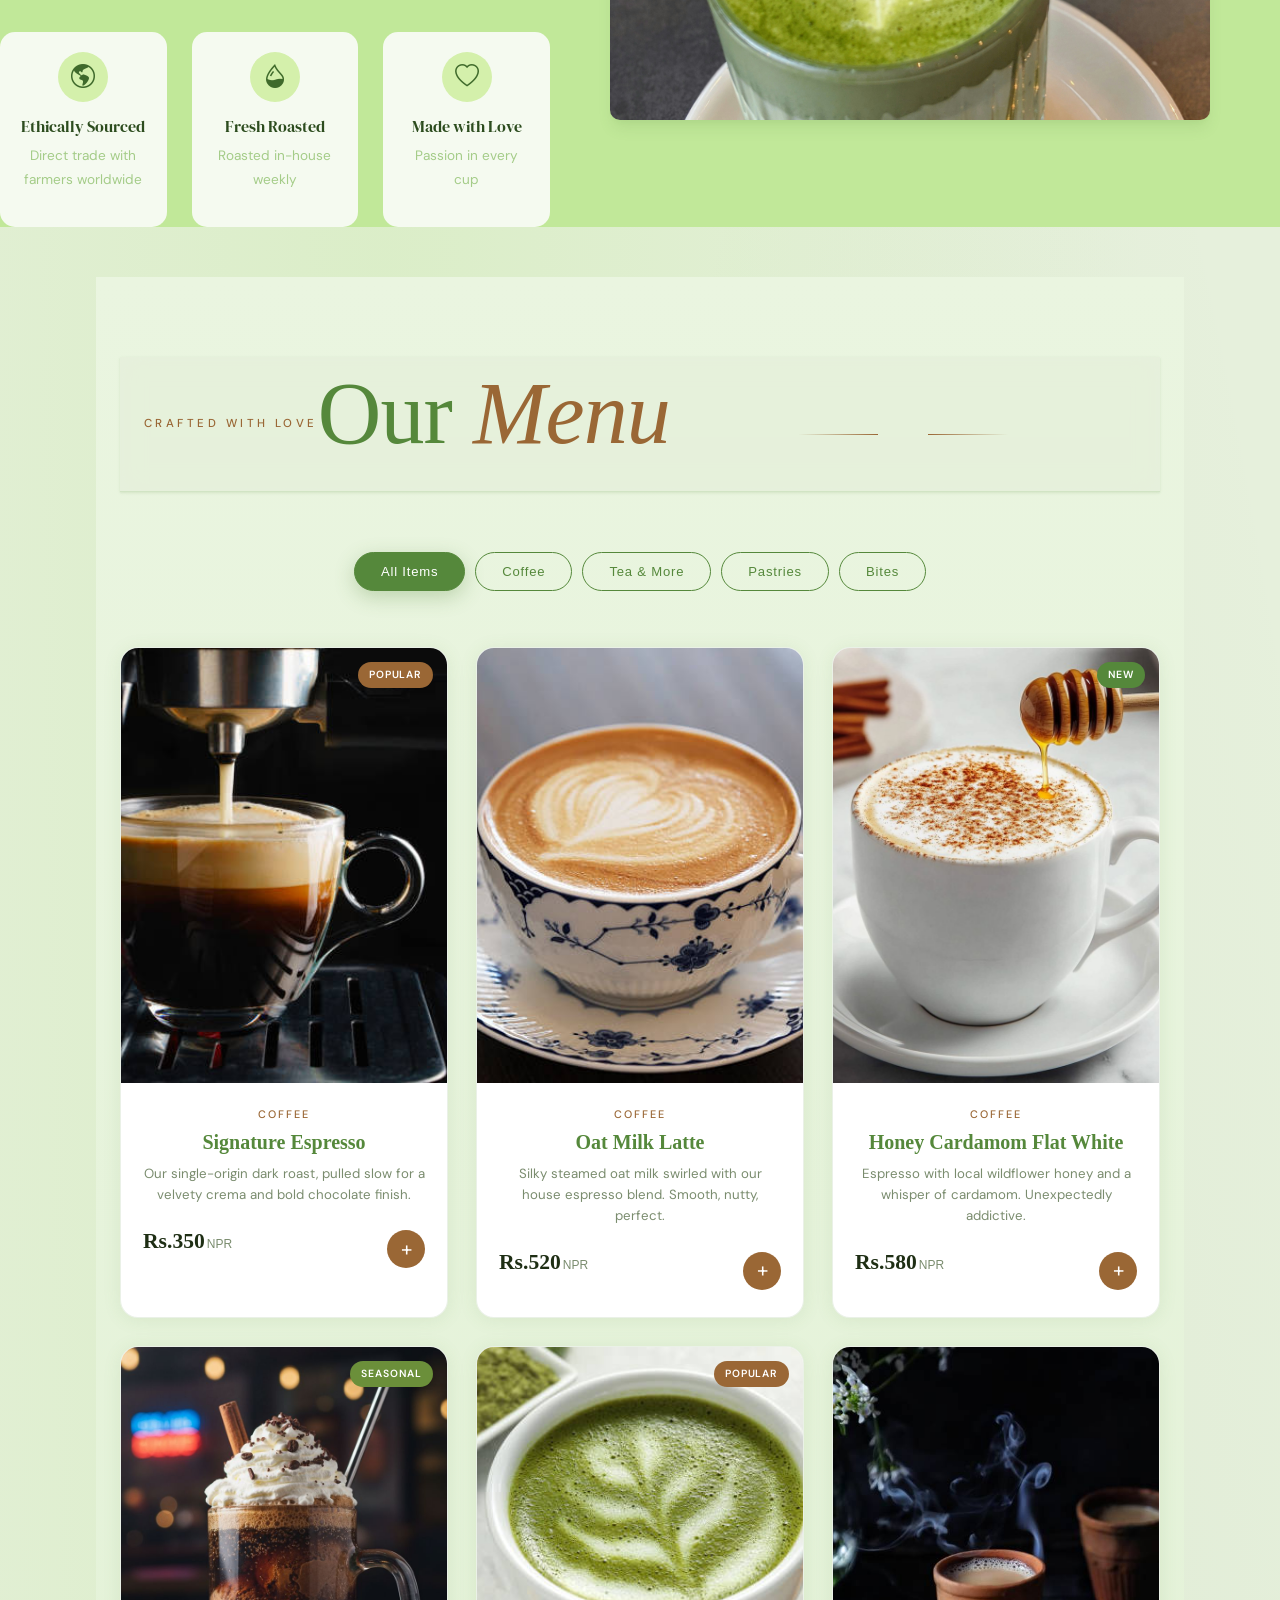
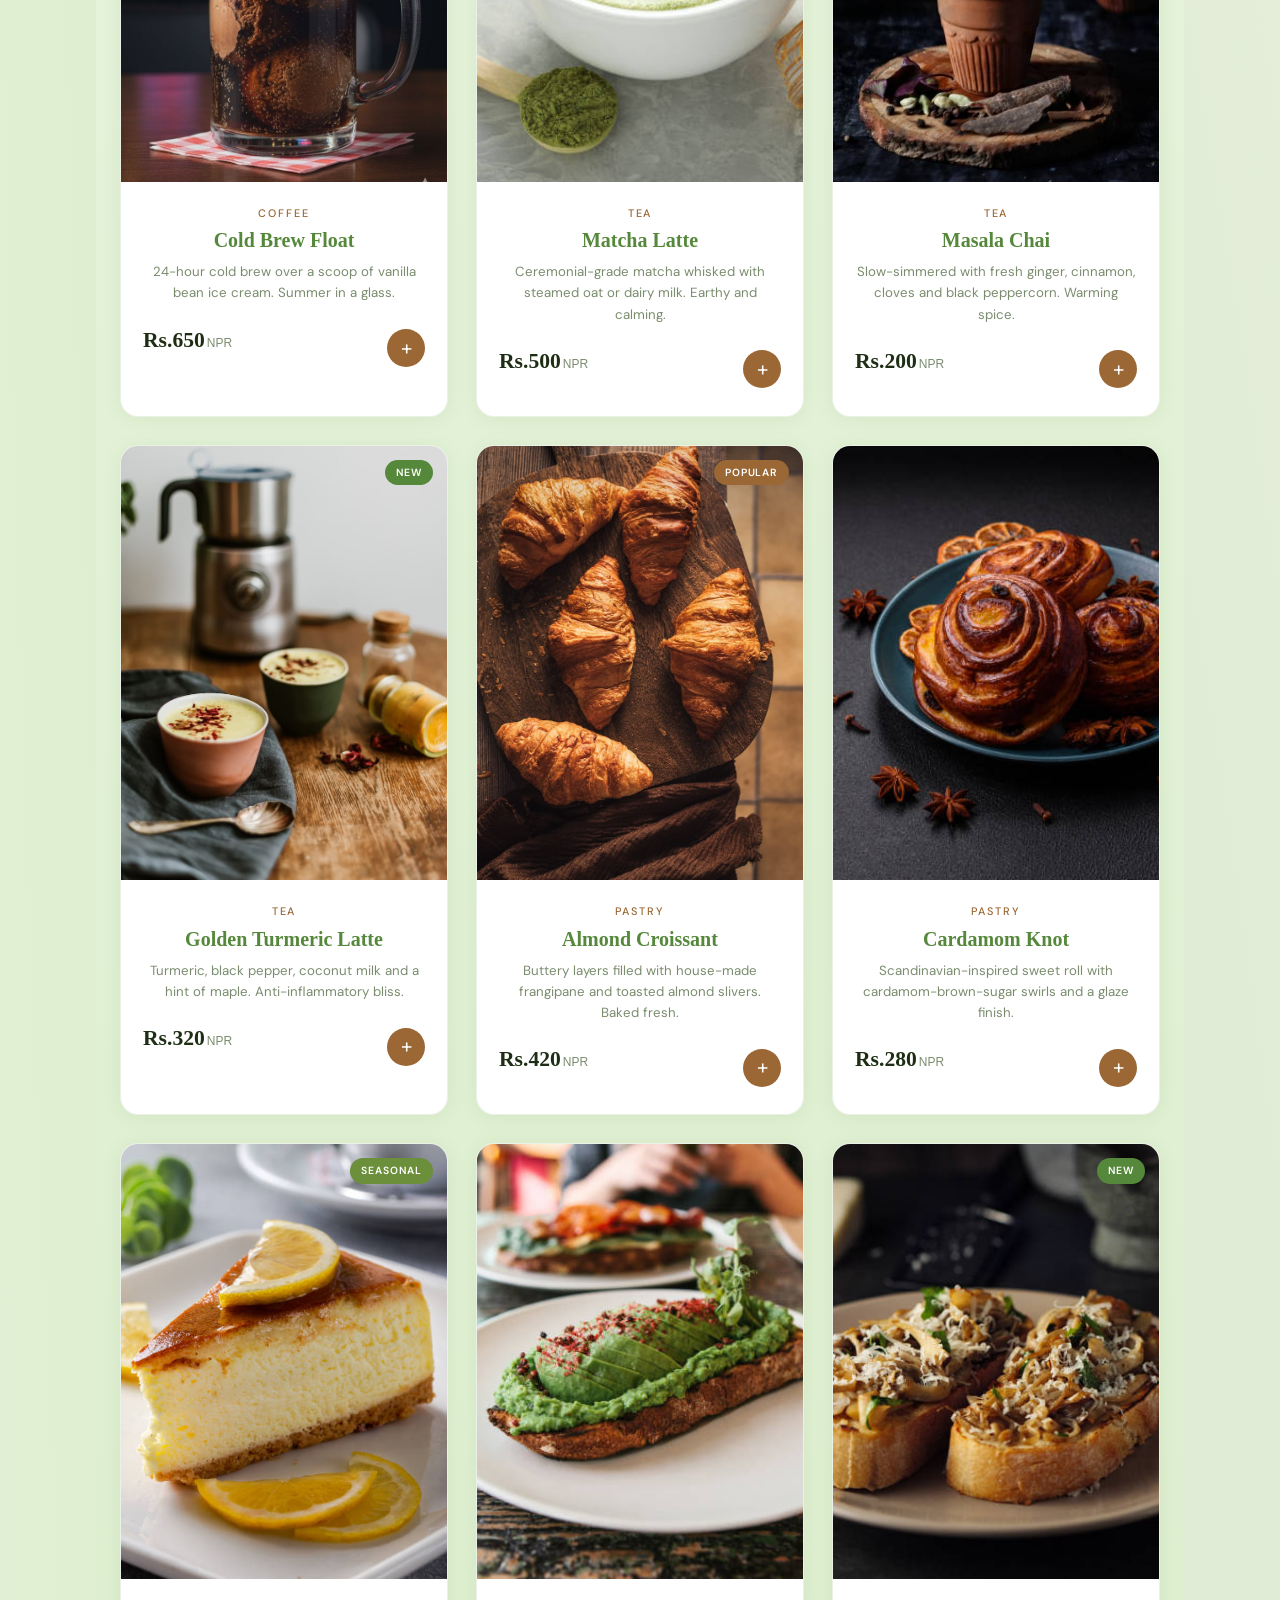
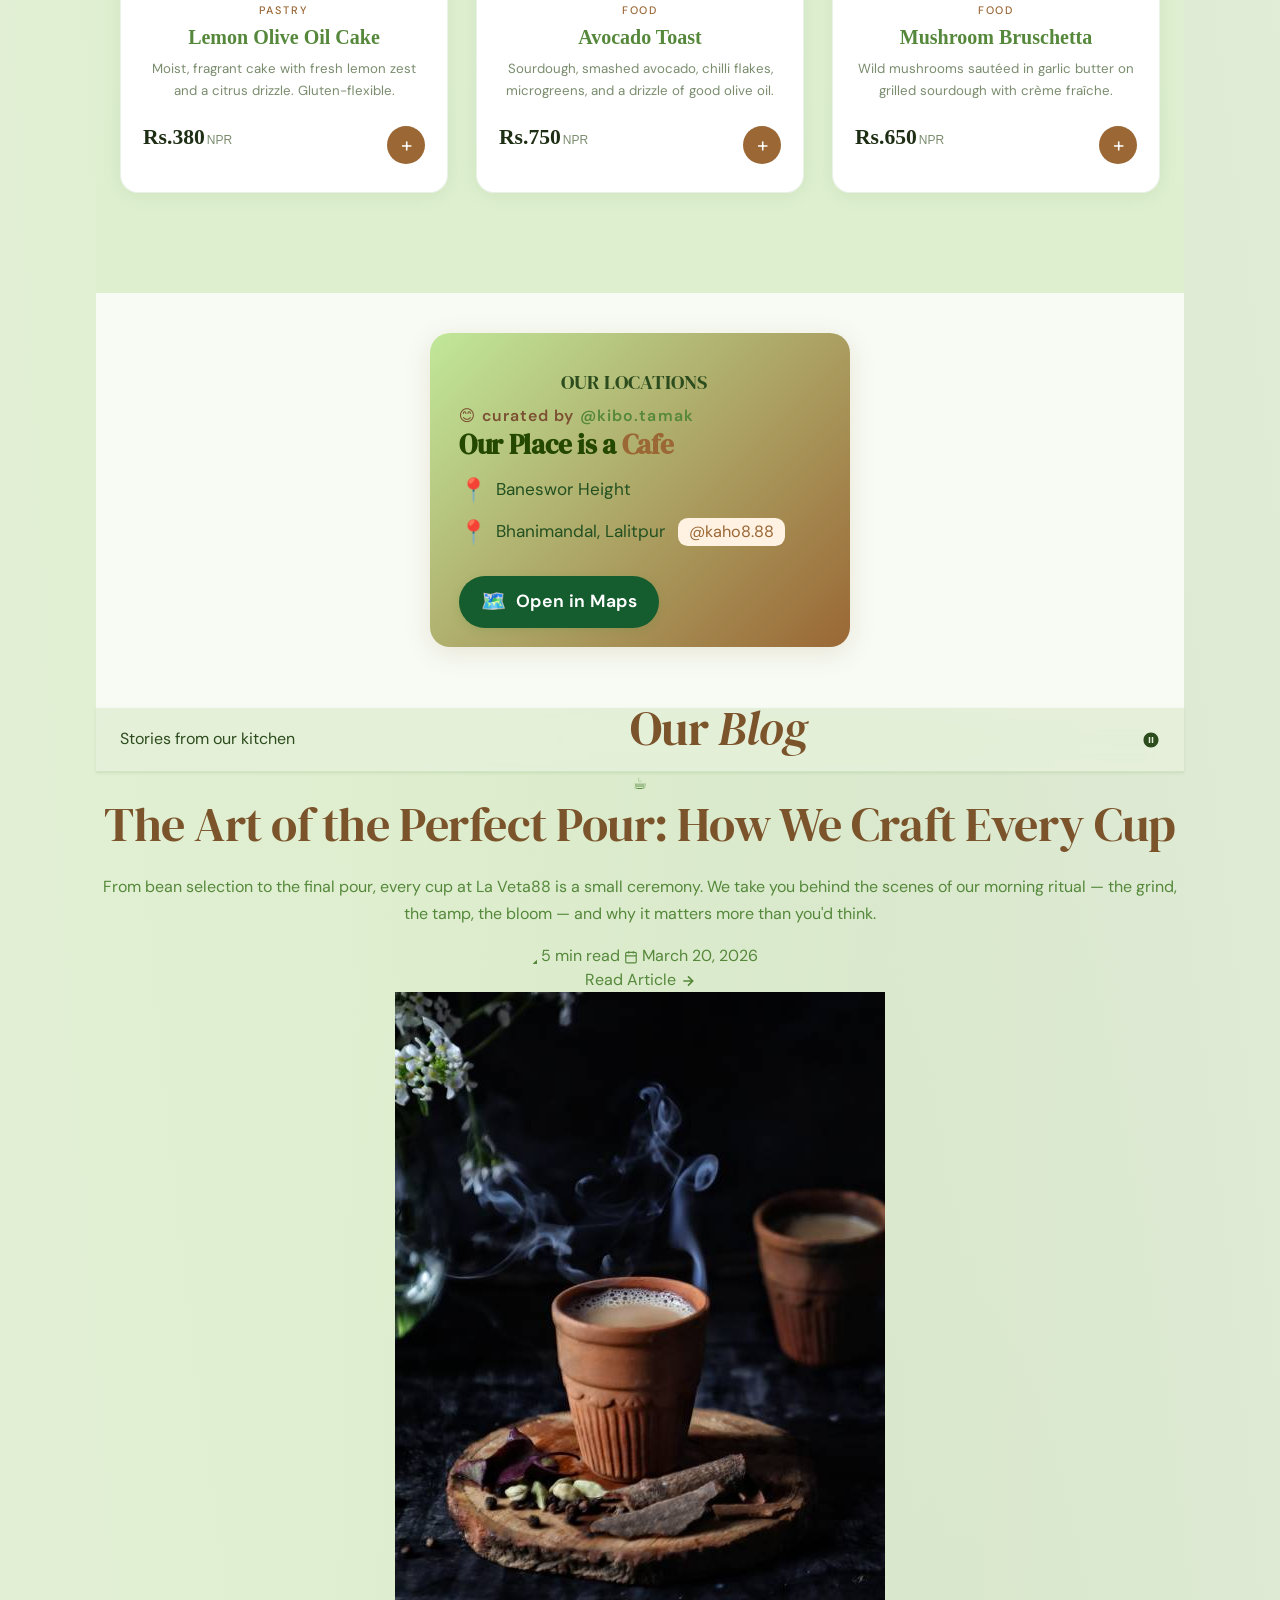
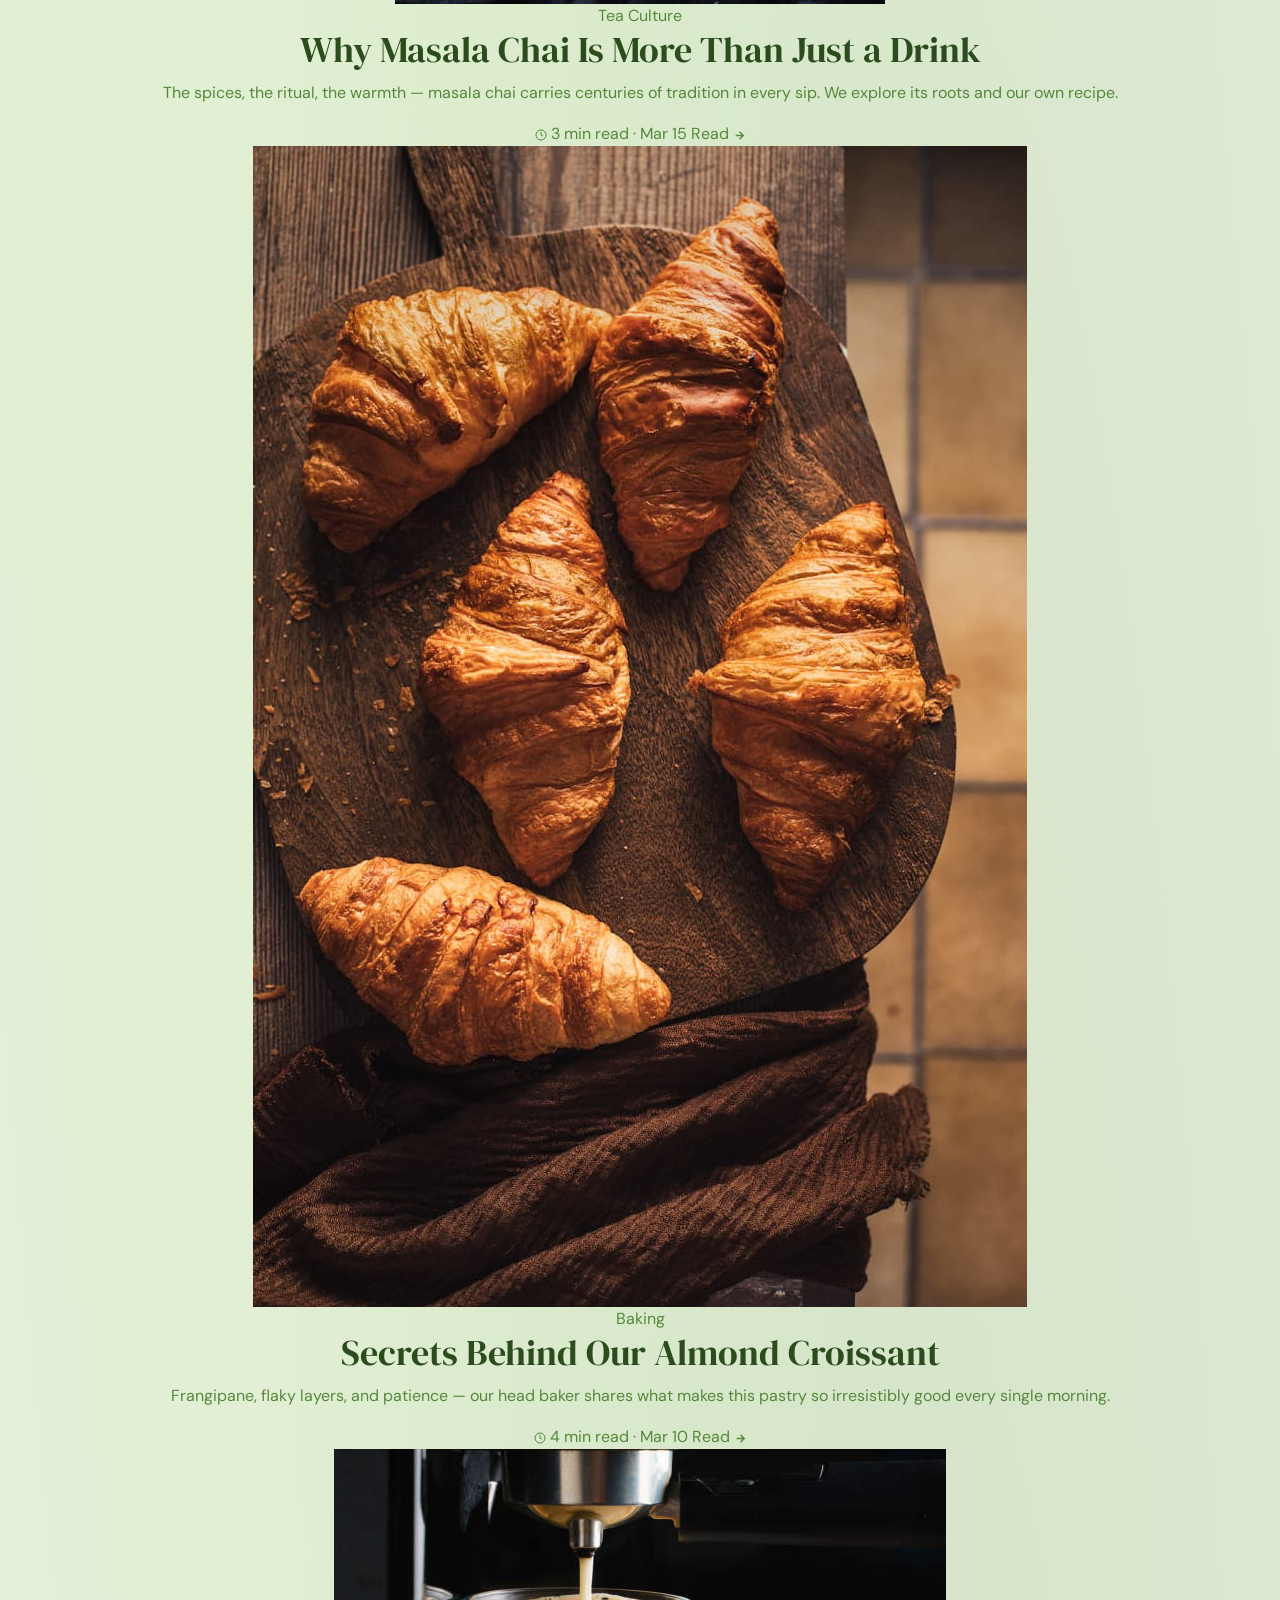
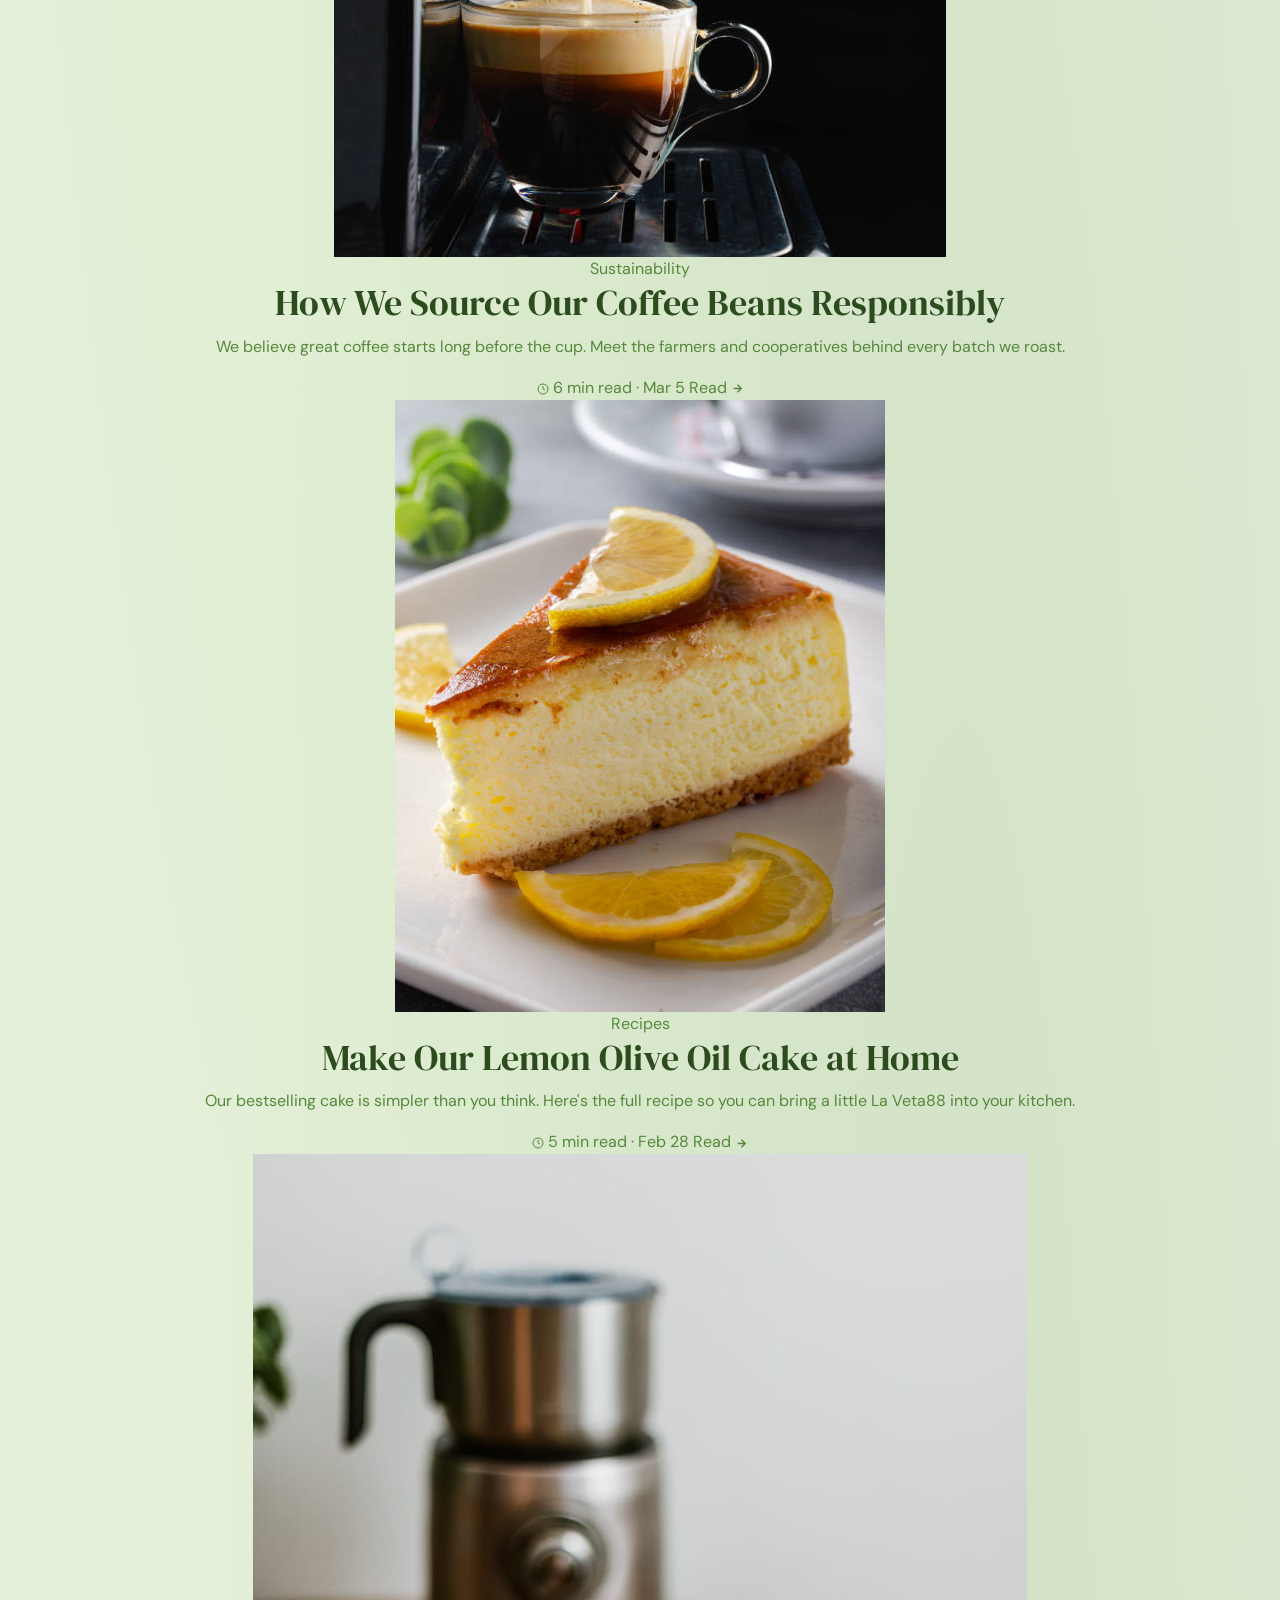
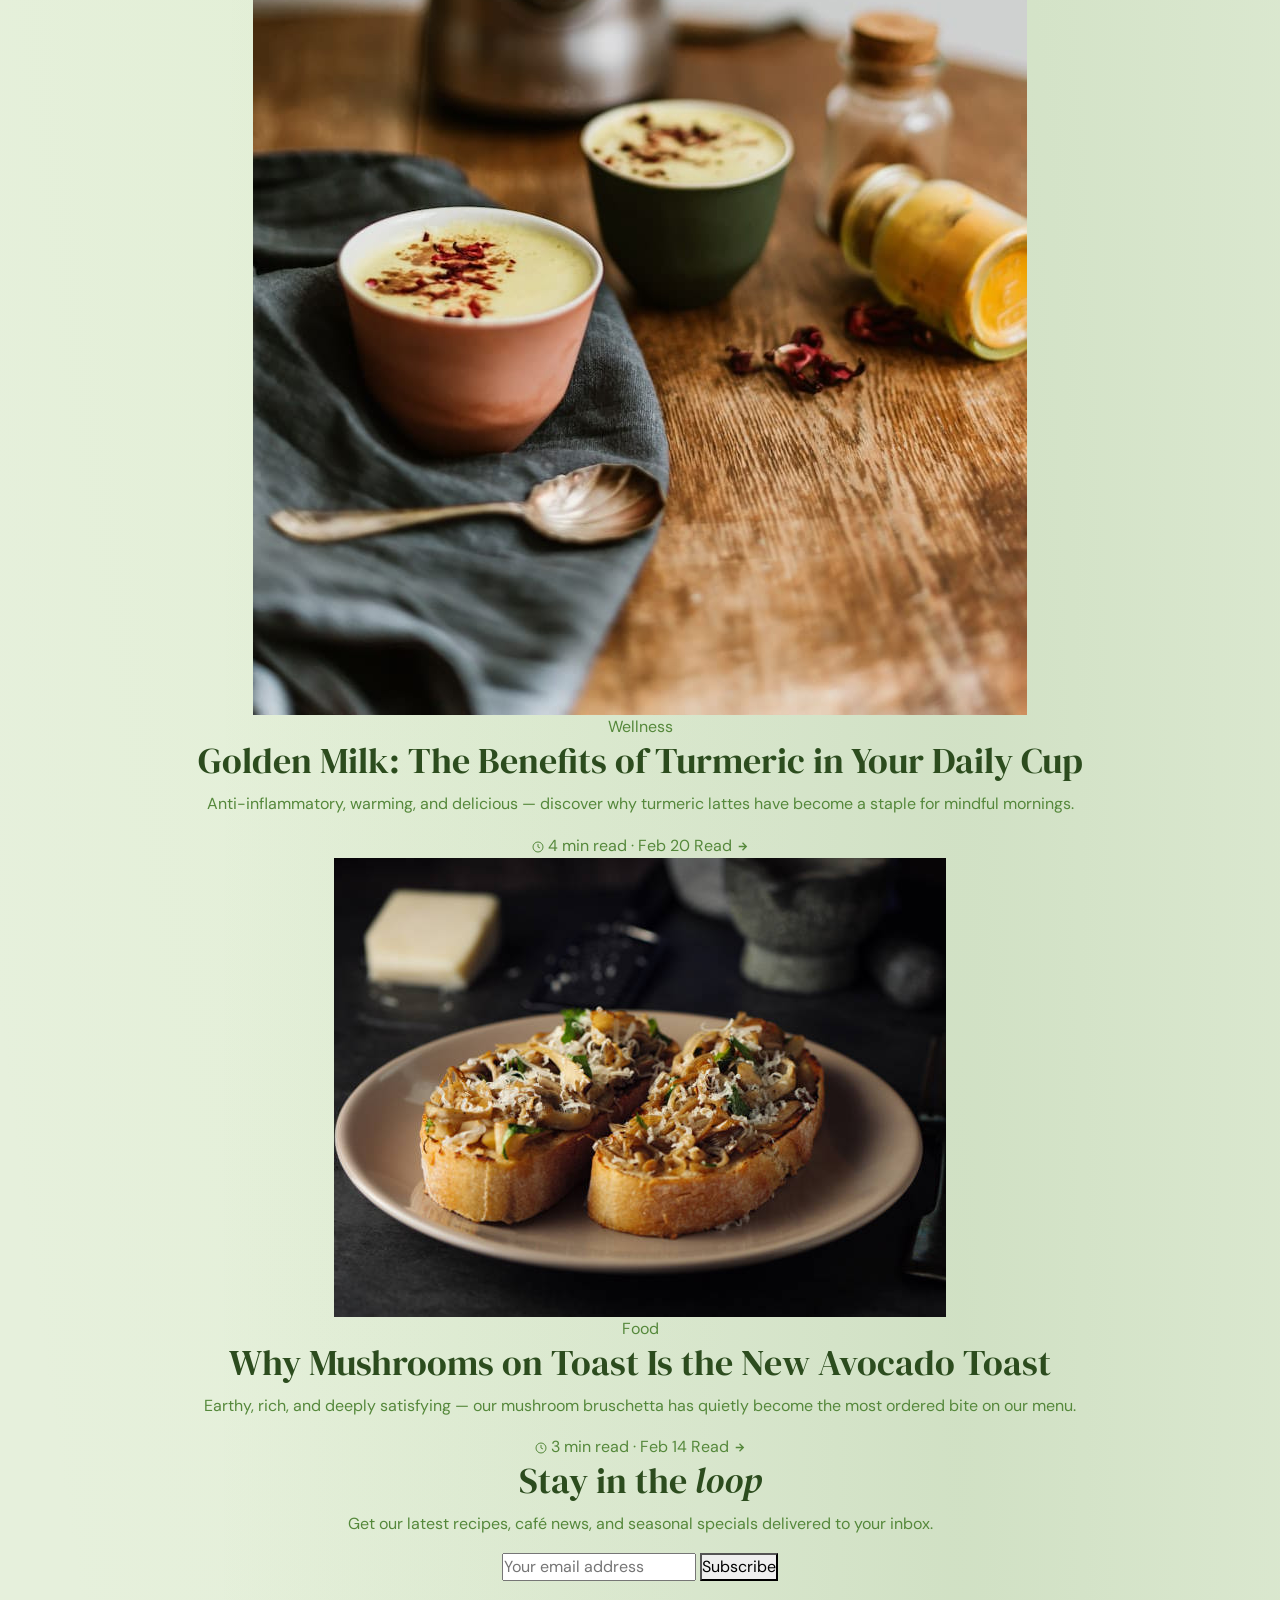
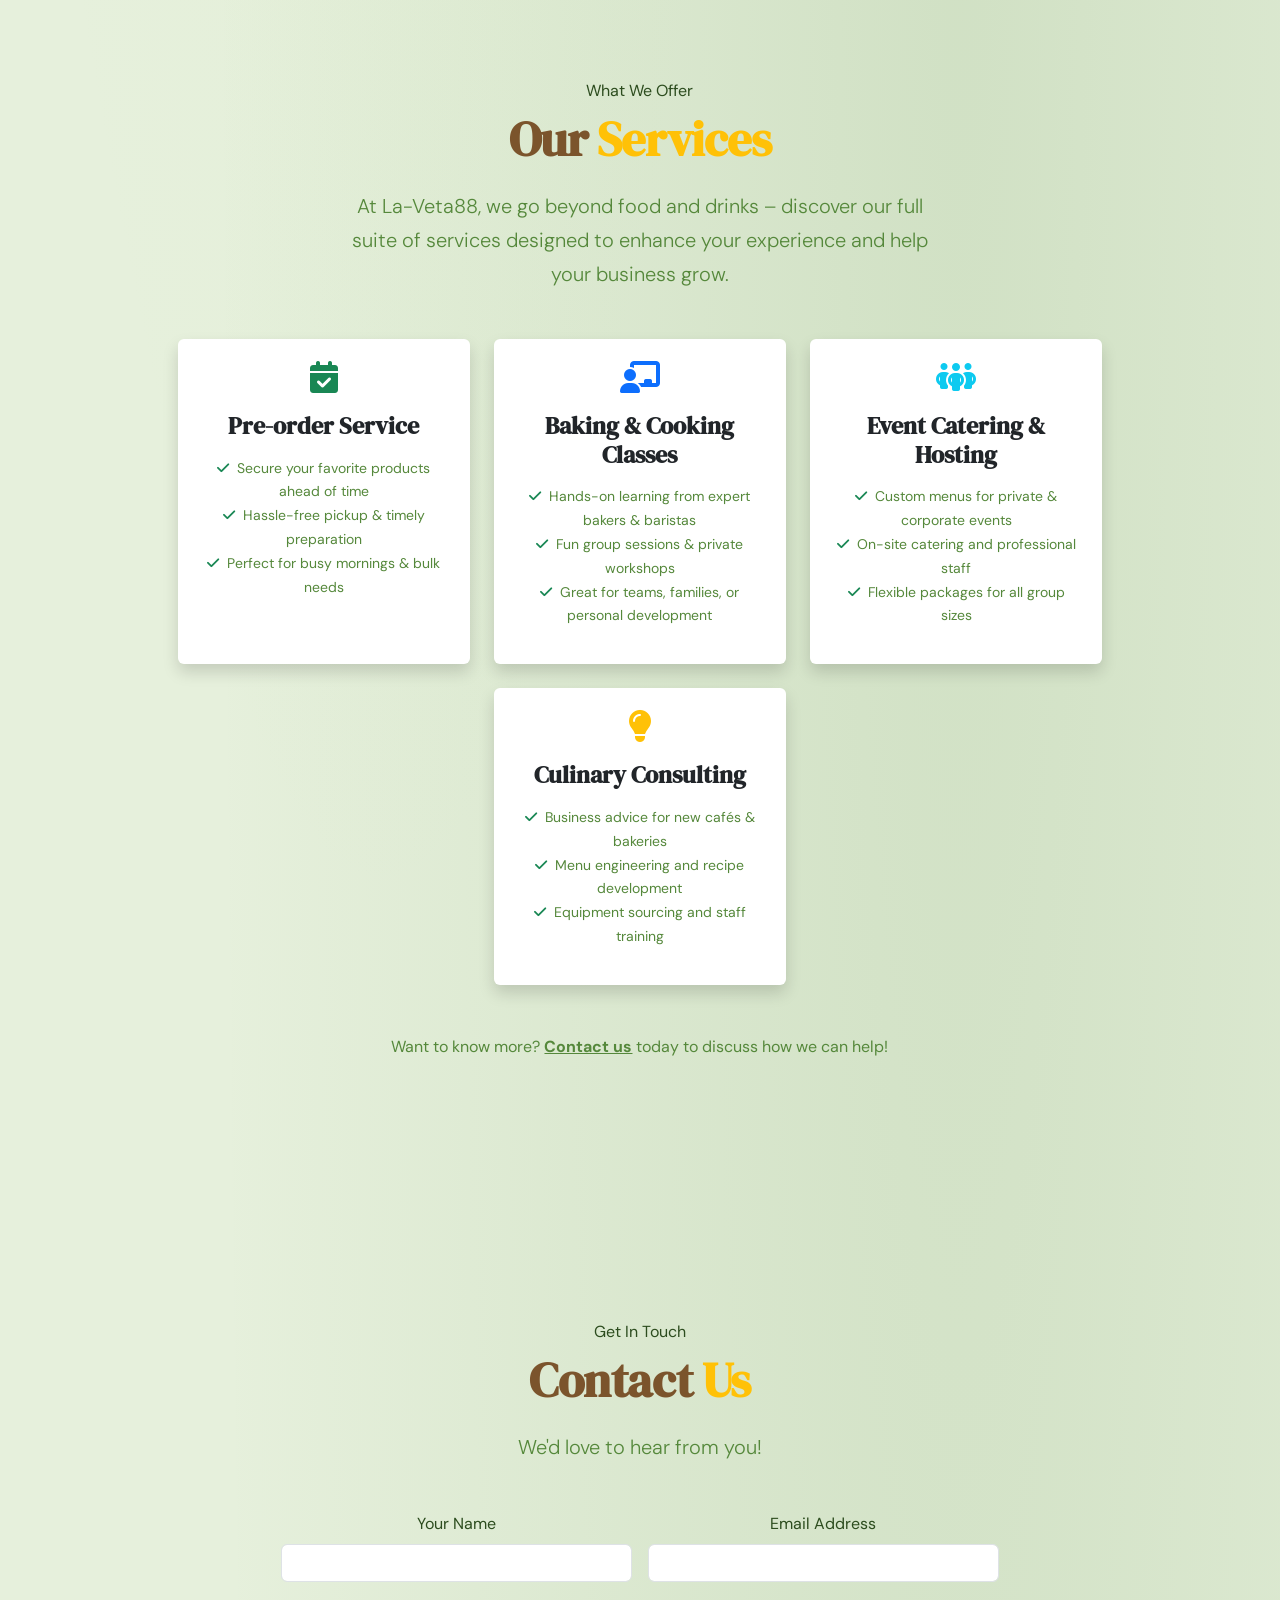
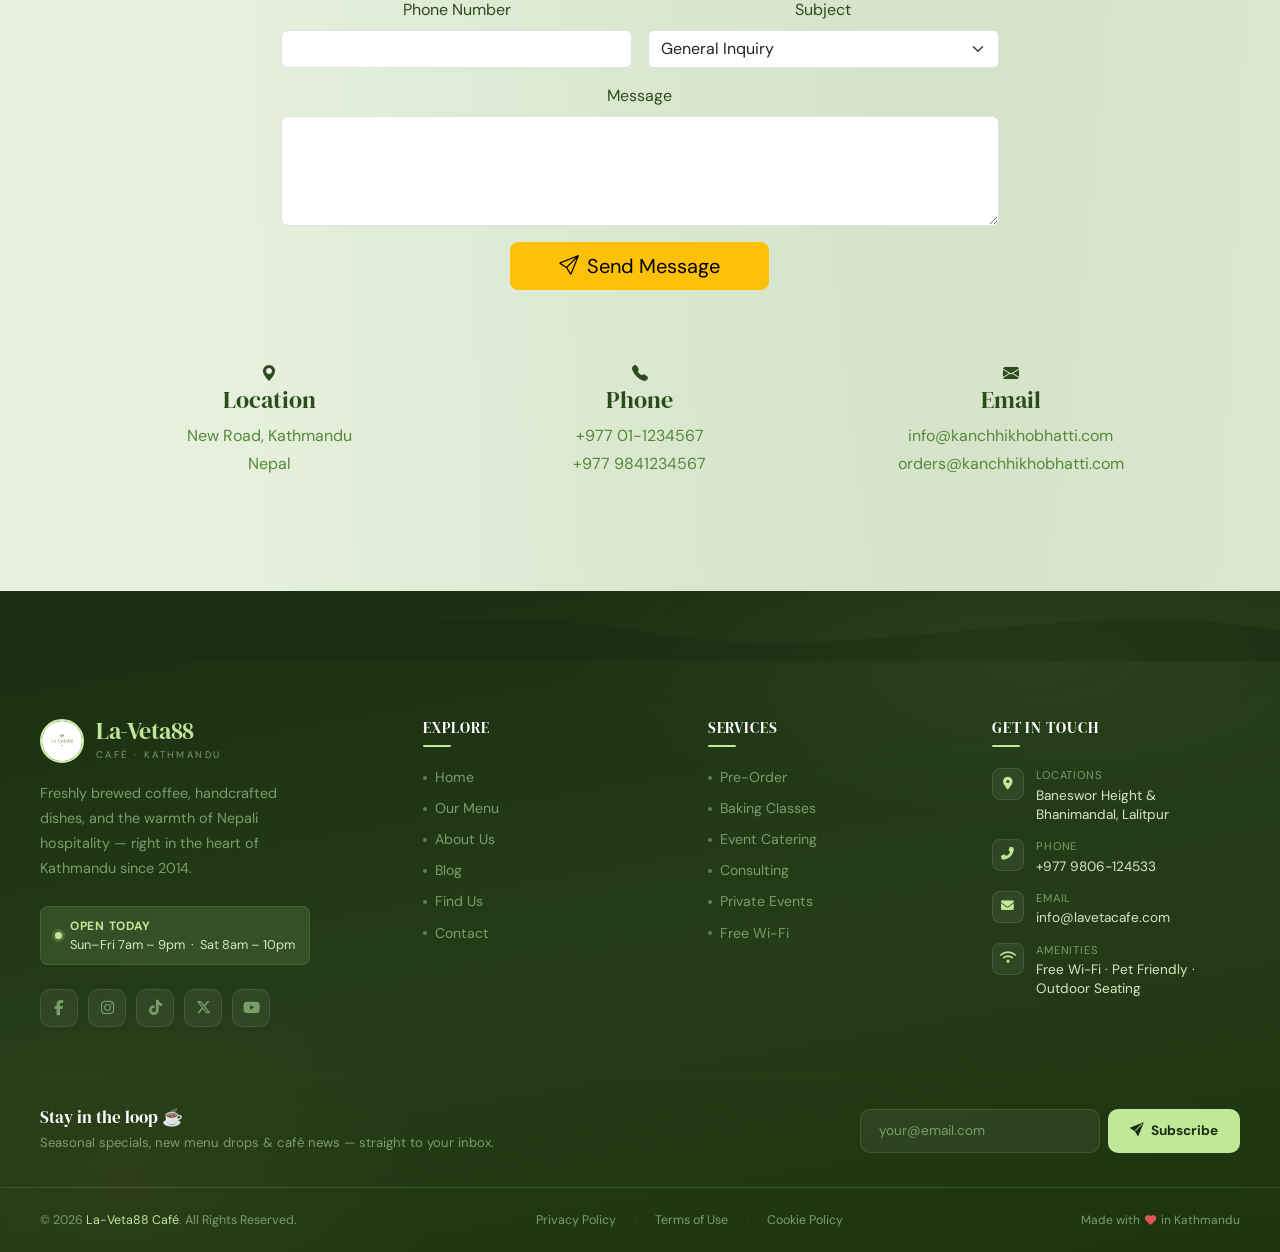
==== commit 4d83f413: "neta discription and bugs are fixed up to the limit i can" ====
--- a/index.html
+++ b/index.html
@@ -3,41 +3,187 @@
 <html lang="en">
 
 <head>
-    <meta charset="UTF-8">
-    <!-- CHANGED BY KILO AI - Added responsive viewport meta tag -->
-    <meta name="viewport" content="width=device-width, initial-scale=1.0">
-    <title>La-Veta88.com</title>
-
-    <!-- Bootstrap 5 CSS -->
-    <link href="https://cdn.jsdelivr.net/npm/bootstrap@5.3.3/dist/css/bootstrap.min.css" rel="stylesheet">
-
-    <!-- Bootstrap Icons -->
-    <link href="https://cdn.jsdelivr.net/npm/bootstrap-icons@1.11.3/font/bootstrap-icons.css" rel="stylesheet">
-
-    <!-- Google Fonts (Roboto & Material Icons) -->
-    <link href="https://fonts.googleapis.com/css?family=Roboto:400,700&display=swap" rel="stylesheet">
-    <link href="https://fonts.googleapis.com/icon?family=Material+Icons" rel="stylesheet">
-
-    <!-- Font Awesome Icons -->
-    <link rel="stylesheet" href="https://cdnjs.cloudflare.com/ajax/libs/font-awesome/6.5.1/css/all.min.css">
-
-    <!-- Swiper CSS -->
-    <link rel="stylesheet" href="https://cdn.jsdelivr.net/npm/swiper@11/swiper-bundle.min.css" />
-
-    <!-- Custom CSS -->
-    <link rel="stylesheet" href="index.css">
-    
-    <!-- Changed by kilo ai - External JavaScript Files -->
-    <script src="hamburger.js" defer></script>
-    <script src="main.js" defer></script>
-    <script src="cart.js" defer></script>
-    <script src="menu.js" defer></script>
-    <script src="profile.js" defer></script>
-    <script src="contact.js" defer></script>
-    <script src="dropdown.js" defer></script>
-
-    <!-- REVIEW: Mittho AI Chat Widget styles (moved inside head by Kilo AI) — Kilo AI -->
-    <link rel="stylesheet" href="mittho-ai.css">
+  <meta charset="UTF-8">
+  <meta name="viewport" content="width=device-width, initial-scale=1.0">
+ 
+  <!-- ── PRIMARY SEO TAGS ─────────────────────────────── -->
+  <title>La-Veta88 Café | Premium Coffee & Handcrafted Food in Kathmandu, Nepal</title>
+  <meta name="description" content="La-Veta88 is Kathmandu's cozy specialty café offering freshly brewed coffee, handcrafted pastries, baking classes, event catering, and culinary consulting. Visit us at Baneswor or Bhanimandal, Lalitpur.">
+  <meta name="keywords" content="La-Veta88, cafe Kathmandu, coffee Nepal, specialty coffee, pastries Kathmandu, baking classes Nepal, event catering Kathmandu, Baneswor cafe, Lalitpur cafe, best coffee Nepal">
+  <meta name="author" content="La-Veta88 Café">
+  <meta name="robots" content="index, follow, max-image-preview:large, max-snippet:-1, max-video-preview:-1">
+  <link rel="canonical" href="https://www.la-veta88.com/">
+ 
+  <!-- ── OPEN GRAPH (Facebook, LinkedIn, WhatsApp) ─────── -->
+  <meta property="og:type" content="restaurant">
+  <meta property="og:title" content="La-Veta88 Café — Premium Coffee &amp; Food in Kathmandu">
+  <meta property="og:description" content="Discover artisan coffee, handcrafted dishes, and warm Nepali hospitality at La-Veta88. Open Sun–Fri 7am–9pm, Sat 8am–10pm.">
+  <meta property="og:image" content="https://www.la-veta88.com/images/og-image.jpg">
+  <meta property="og:image:width" content="1200">
+  <meta property="og:image:height" content="630">
+  <meta property="og:image:alt" content="La-Veta88 Café interior with coffee and pastries">
+  <meta property="og:url" content="https://www.la-veta88.com/">
+  <meta property="og:site_name" content="La-Veta88 Café">
+  <meta property="og:locale" content="en_NP">
+ 
+  <!-- ── TWITTER CARD ──────────────────────────────────── -->
+  <meta name="twitter:card" content="summary_large_image">
+  <meta name="twitter:site" content="@laveta88">
+  <meta name="twitter:title" content="La-Veta88 Café — Premium Coffee in Kathmandu">
+  <meta name="twitter:description" content="Artisan coffee, handcrafted food & warm hospitality in the heart of Kathmandu.">
+  <meta name="twitter:image" content="https://www.la-veta88.com/images/og-image.jpg">
+ 
+  <!-- ── GEO / LOCAL SEO ───────────────────────────────── -->
+  <meta name="geo.region" content="NP-BA">
+  <meta name="geo.placename" content="Kathmandu, Nepal">
+  <meta name="geo.position" content="27.700769;85.318573">
+  <meta name="ICBM" content="27.700769, 85.318573">
+ 
+  <!-- ── STRUCTURED DATA — LocalBusiness + Restaurant ─── -->
+  <script type="application/ld+json">
+  {
+    "@context": "https://schema.org",
+    "@type": "CafeOrCoffeeShop",
+    "name": "La-Veta88 Café",
+    "alternateName": "La-Veta88",
+    "url": "https://www.la-veta88.com",
+    "logo": "https://www.la-veta88.com/Untitled design.png",
+    "image": [
+      "https://www.la-veta88.com/images/expresso.jpg",
+      "https://www.la-veta88.com/images/matcha latte.jpg"
+    ],
+    "description": "La-Veta88 is a specialty café in Kathmandu serving artisan coffee, handcrafted pastries, and offering baking classes, event catering, and culinary consulting.",
+    "telephone": "+977-9806124533",
+    "email": "info@lavetacafe.com",
+    "address": [
+      {
+        "@type": "PostalAddress",
+        "streetAddress": "Baneswor Height",
+        "addressLocality": "Kathmandu",
+        "addressRegion": "Bagmati",
+        "addressCountry": "NP"
+      },
+      {
+        "@type": "PostalAddress",
+        "streetAddress": "Bhanimandal",
+        "addressLocality": "Lalitpur",
+        "addressRegion": "Bagmati",
+        "addressCountry": "NP"
+      }
+    ],
+    "geo": {
+      "@type": "GeoCoordinates",
+      "latitude": 27.700769,
+      "longitude": 85.318573
+    },
+    "openingHoursSpecification": [
+      {
+        "@type": "OpeningHoursSpecification",
+        "dayOfWeek": ["Sunday","Monday","Tuesday","Wednesday","Thursday","Friday"],
+        "opens": "07:00",
+        "closes": "21:00"
+      },
+      {
+        "@type": "OpeningHoursSpecification",
+        "dayOfWeek": "Saturday",
+        "opens": "08:00",
+        "closes": "22:00"
+      }
+    ],
+    "servesCuisine": ["Coffee", "Nepali", "Continental", "Pastry", "Café"],
+    "priceRange": "$$",
+    "currenciesAccepted": "NPR",
+    "paymentAccepted": "Cash, Credit Card, Debit Card",
+    "hasMap": "https://maps.app.goo.gl/hdHVbGGmqgXgCPzh8",
+    "sameAs": [
+      "https://www.facebook.com/laveta88",
+      "https://www.instagram.com/laveta88"
+    ],
+    "foundingDate": "2014",
+    "numberOfEmployees": {
+      "@type": "QuantitativeValue",
+      "minValue": 5,
+      "maxValue": 15
+    },
+    "amenityFeature": [
+      {"@type": "LocationFeatureSpecification", "name": "Free Wi-Fi", "value": true},
+      {"@type": "LocationFeatureSpecification", "name": "Outdoor Seating", "value": true},
+      {"@type": "LocationFeatureSpecification", "name": "Pet Friendly", "value": true},
+      {"@type": "LocationFeatureSpecification", "name": "Takeaway", "value": true}
+    ],
+    "aggregateRating": {
+      "@type": "AggregateRating",
+      "ratingValue": "4.7",
+      "reviewCount": "120",
+      "bestRating": "5"
+    },
+    "review": [
+      {
+        "@type": "Review",
+        "author": {"@type": "Person", "name": "Aarya"},
+        "reviewBody": "Amazing coffee and a wonderful atmosphere! The staff is super friendly and the desserts are top-notch.",
+        "reviewRating": {"@type": "Rating", "ratingValue": "5"}
+      },
+      {
+        "@type": "Review",
+        "author": {"@type": "Person", "name": "Rohan"},
+        "reviewBody": "A perfect place to relax and work. Loved the vibe and the service!",
+        "reviewRating": {"@type": "Rating", "ratingValue": "5"}
+      }
+    ]
+  }
+  </script>
+ 
+  <!-- ── BREADCRUMB STRUCTURED DATA ────────────────────── -->
+  <script type="application/ld+json">
+  {
+    "@context": "https://schema.org",
+    "@type": "BreadcrumbList",
+    "itemListElement": [
+      {"@type": "ListItem", "position": 1, "name": "Home", "item": "https://www.la-veta88.com/"},
+      {"@type": "ListItem", "position": 2, "name": "Menu", "item": "https://www.la-veta88.com/#menu"},
+      {"@type": "ListItem", "position": 3, "name": "Blog", "item": "https://www.la-veta88.com/#blog"},
+      {"@type": "ListItem", "position": 4, "name": "Contact", "item": "https://www.la-veta88.com/#contact"}
+    ]
+  }
+  </script>
+ 
+  <!-- ── PERFORMANCE & PRELOADS ─────────────────────────── -->
+  <link rel="preconnect" href="https://fonts.googleapis.com">
+  <link rel="preconnect" href="https://fonts.gstatic.com" crossorigin>
+  <link rel="preconnect" href="https://cdn.jsdelivr.net">
+  <link rel="dns-prefetch" href="https://cdnjs.cloudflare.com">
+ 
+  <!-- Favicon (add actual .ico / .png files) -->
+  <link rel="icon" type="image/png" sizes="32x32" href="favicon-32x32.png">
+  <link rel="icon" type="image/png" sizes="16x16" href="favicon-16x16.png">
+  <link rel="apple-touch-icon" sizes="180x180" href="apple-touch-icon.png">
+  <link rel="manifest" href="site.webmanifest">
+  <meta name="theme-color" content="#1a2e11">
+ 
+  <!-- Bootstrap 5 CSS -->
+  <link href="https://cdn.jsdelivr.net/npm/bootstrap@5.3.3/dist/css/bootstrap.min.css" rel="stylesheet">
+  <!-- Bootstrap Icons -->
+  <link href="https://cdn.jsdelivr.net/npm/bootstrap-icons@1.11.3/font/bootstrap-icons.css" rel="stylesheet">
+  <!-- Google Fonts -->
+  <link href="https://fonts.googleapis.com/css2?family=DM+Serif+Display:ital@0;1&family=DM+Sans:opsz,wght@9..40,300;400;500;600&display=swap" rel="stylesheet">
+  <link href="https://fonts.googleapis.com/icon?family=Material+Icons" rel="stylesheet">
+  <!-- Font Awesome -->
+  <link rel="stylesheet" href="https://cdnjs.cloudflare.com/ajax/libs/font-awesome/6.5.1/css/all.min.css">
+  <!-- Swiper CSS -->
+  <link rel="stylesheet" href="https://cdn.jsdelivr.net/npm/swiper@11/swiper-bundle.min.css">
+  <!-- Custom CSS -->
+  <link rel="stylesheet" href="index.css">
+  <link rel="stylesheet" href="mittho-ai.css">
+ 
+  <!-- JS (deferred) -->
+  <script src="hamburger.js" defer></script>
+  <script src="main.js" defer></script>
+  <script src="cart.js" defer></script>
+  <script src="menu.js" defer></script>
+  <script src="profile.js" defer></script>
+  <script src="contact.js" defer></script>
+  <script src="dropdown.js" defer></script>
 </head>
 <body>
     <!-- REVIEW: Preloader — shows on page load, fades out after content is ready — Kilo AI -->
@@ -89,11 +235,12 @@
                         Services
                     </a>
                     <ul class="dropdown-menu" aria-labelledby="servicesDropdown">
-                        <li><a class="dropdown-item" href="#preorder">Pre-order</a></li>
-                        <li><a class="dropdown-item" href="#classes">Classes</a></li>
+                        <li><a class="dropdown-item" href="preorder.html">Pre-order</a></li>
+                        <li><a class="dropdown-item" href="classes.html">Classes</a></li>
                         <!-- [SUGGESTION] Add more items to dropdown here -->
-                        <li><a class="dropdown-item" href="#events">Events</a></li>
-                        <li><a class="dropdown-item" href="#consulting">Consulting</a></li>
+                        <li><a class="dropdown-item" href="events.html">Events</a></li>
+                        <li><a class="dropdown-item" href="consulting.html">Consulting</a></li>
+                        <li><a class="dropdown-item" href="booking.html">Book a Table</a></li>
                     </ul>
                 </li>
                 <!-- End of corrected dropdown -->
@@ -1093,47 +1240,163 @@
     </section>
 
     <!-- footer-section -->
-    <footer>
-      <div class="footer-container">
-
-        <div class="footer-section">
-          <h3>Contact Us</h3>
-          <p>Email: info@lavetacafe.com</p>
-          <p>Phone: +977 9806124533</p>
-          <p>Address: 
-            <a href="https://maps.app.goo.gl/pYMoFX6PFRnaZnrt8" target="_blank" class="map-link">
-             Ganeshthan Marg, Kathmandu <i class="fas fa-map-marker-alt"></i>
+    <footer class="lv-footer" itemscope itemtype="https://schema.org/WPFooter">
+
+      <!-- Decorative wave -->
+      <div class="lv-footer__wave" aria-hidden="true">
+        <svg viewBox="0 0 1440 70" preserveAspectRatio="none" xmlns="http://www.w3.org/2000/svg">
+          <path d="M0,40 C240,80 480,0 720,40 C960,80 1200,0 1440,40 L1440,70 L0,70 Z" fill="#1a2e11"/>
+        </svg>
+      </div>
+    
+      <!-- Main grid -->
+      <div class="lv-footer__main">
+    
+        <!-- Brand column -->
+        <div class="lv-footer__brand">
+          <a class="lv-footer__logo" href="#home" aria-label="La-Veta88 Home">
+            <img src="Untitled design.png" alt="La-Veta88 Logo" onerror="this.style.display='none'">
+            <span>
+              <span class="lv-footer__logo-text">La-Veta88</span>
+              <span class="lv-footer__logo-sub">Café · Kathmandu</span>
+            </span>
+          </a>
+    
+          <p class="lv-footer__tagline">
+            Freshly brewed coffee, handcrafted dishes, and the warmth of Nepali hospitality — right in the heart of Kathmandu since 2014.
+          </p>
+    
+          <!-- Live hours badge -->
+          <div class="lv-footer__hours" aria-label="Opening hours">
+            <div class="lv-footer__hours-dot" aria-hidden="true"></div>
+            <div class="lv-footer__hours-text">
+              <strong>Open Today</strong>
+              Sun–Fri 7am – 9pm &nbsp;·&nbsp; Sat 8am – 10pm
+            </div>
+          </div>
+    
+          <!-- Social links -->
+          <div class="lv-footer__socials" aria-label="Social media links">
+            <a href="#" class="lv-footer__social-link" aria-label="Facebook" rel="noopener noreferrer">
+              <i class="fab fa-facebook-f"></i>
             </a>
-          </p>
-        </div>
-  
-        <div class="footer-section">
-          <h3>Quick Links</h3>
-          <ul>
-            <li><a href="#">Home</a></li>
-            <li><a href="#">Menu</a></li>
-            <li><a href="#">Reservation</a></li>
-            <li><a href="#">Contact</a></li>
+            <a href="#" class="lv-footer__social-link" aria-label="Instagram" rel="noopener noreferrer">
+              <i class="fab fa-instagram"></i>
+            </a>
+            <a href="#" class="lv-footer__social-link" aria-label="TikTok" rel="noopener noreferrer">
+              <i class="fab fa-tiktok"></i>
+            </a>
+            <a href="#" class="lv-footer__social-link" aria-label="Twitter / X" rel="noopener noreferrer">
+              <i class="fab fa-x-twitter"></i>
+            </a>
+            <a href="#" class="lv-footer__social-link" aria-label="YouTube" rel="noopener noreferrer">
+              <i class="fab fa-youtube"></i>
+            </a>
+          </div>
+        </div>
+    
+        <!-- Quick Links -->
+        <div class="lv-footer__col">
+          <h4>Explore</h4>
+          <ul class="lv-footer__links">
+            <li><a href="#home">Home</a></li>
+            <li><a href="#menu">Our Menu</a></li>
+            <li><a href="#about">About Us</a></li>
+            <li><a href="#blog">Blog</a></li>
+            <li><a href="#location">Find Us</a></li>
+            <li><a href="#contact">Contact</a></li>
           </ul>
         </div>
-  
-        <div class="footer-section">
-          <h3>Follow Us</h3>
-          <div class="social-icons">
-            <a href="#"><i class="fab fa-facebook"></i></a>
-            <a href="#"><i class="fab fa-instagram"></i></a>
-            <a href="#"><i class="fab fa-tiktok"></i></a>
-          </div>
-        </div>
-  
+    
+        <!-- Services -->
+        <div class="lv-footer__col">
+          <h4>Services</h4>
+          <ul class="lv-footer__links">
+            <li><a href="preorder.html">Pre-Order</a></li>
+            <li><a href="classes.html">Baking Classes</a></li>
+            <li><a href="events.html">Event Catering</a></li>
+            <li><a href="consulting.html">Consulting</a></li>
+            <li><a href="#services">Private Events</a></li>
+            <li><a href="#services">Free Wi-Fi</a></li>
+          </ul>
+        </div>
+    
+        <!-- Contact -->
+        <div class="lv-footer__col">
+          <h4>Get in Touch</h4>
+          <ul class="lv-footer__contact-list">
+            <li class="lv-footer__contact-item">
+              <div class="lv-footer__contact-icon"><i class="fas fa-map-marker-alt"></i></div>
+              <div class="lv-footer__contact-info">
+                <span>Locations</span>
+                <a href="https://maps.app.goo.gl/pYMoFX6PFRnaZnrt8" target="_blank" rel="noopener">Baneswor Height &amp; Bhanimandal, Lalitpur</a>
+              </div>
+            </li>
+            <li class="lv-footer__contact-item">
+              <div class="lv-footer__contact-icon"><i class="fas fa-phone-alt"></i></div>
+              <div class="lv-footer__contact-info">
+                <span>Phone</span>
+                <a href="tel:+9779806124533">+977 9806-124533</a>
+              </div>
+            </li>
+            <li class="lv-footer__contact-item">
+              <div class="lv-footer__contact-icon"><i class="fas fa-envelope"></i></div>
+              <div class="lv-footer__contact-info">
+                <span>Email</span>
+                <a href="mailto:info@lavetacafe.com">info@lavetacafe.com</a>
+              </div>
+            </li>
+            <li class="lv-footer__contact-item">
+              <div class="lv-footer__contact-icon"><i class="fas fa-wifi"></i></div>
+              <div class="lv-footer__contact-info">
+                <span>Amenities</span>
+                <p>Free Wi-Fi · Pet Friendly · Outdoor Seating</p>
+              </div>
+            </li>
+          </ul>
+        </div>
+    
+      </div><!-- /.lv-footer__main -->
+    
+      <!-- Divider -->
+      <div class="lv-footer__divider"><hr></div>
+    
+      <!-- Newsletter bar -->
+      <div class="lv-footer__newsletter">
+        <div class="lv-footer__nl-text">
+          <h5>Stay in the loop ☕</h5>
+          <p>Seasonal specials, new menu drops &amp; café news — straight to your inbox.</p>
+        </div>
+        <div class="lv-footer__nl-form">
+          <input type="email" class="lv-footer__nl-input" placeholder="your@email.com" aria-label="Email for newsletter">
+          <button type="button" class="lv-footer__nl-btn">
+            <i class="bi bi-send-fill"></i> Subscribe
+          </button>
+        </div>
       </div>
-  
-      <div class="footer-bottom">
-        <p>&copy; 2026 Laveta Cafe. All Rights Reserved.</p>
+    
+      <!-- Divider -->
+      <div class="lv-footer__divider"><hr></div>
+    
+      <!-- Bottom bar -->
+      <div class="lv-footer__bottom">
+        <p class="lv-footer__copy">&copy; 2026 <span>La-Veta88 Café</span>. All Rights Reserved.</p>
+        <div class="lv-footer__legal">
+          <a href="#">Privacy Policy</a>
+          <span>·</span>
+          <a href="#">Terms of Use</a>
+          <span>·</span>
+          <a href="#">Cookie Policy</a>
+        </div>
+        <div class="lv-footer__made">
+          Made with <i class="fas fa-heart"></i> in Kathmandu
+        </div>
       </div>
+    
     </footer>
     <script src="https://cdn.jsdelivr.net/npm/bootstrap@5.3.3/dist/js/bootstrap.bundle.min.js"></script>
     <script src="mittho-ai.js"></script>
 </body>
 
+  
 </html>
--- a/index.css
+++ b/index.css
@@ -3419,160 +3419,417 @@
 
 /* Footer main */
 /* --- Responsive, efficient, modern theme footer with linear gradients, simple fonts, and ideal utility design --- */
-.footer {
-  background: linear-gradient(120deg, #e6f0dc 0%, #c1e899 100%);
-  /* color: var(--color-brown-600); */
-  border: 2px solid black;
-  font-family: 'DM Sans', Arial, sans-serif;
-  padding: 40px 18px 0;
-  letter-spacing: 0.01em;
-  border-top-left-radius: 24px;
-  border-top-right-radius: 24px;
-  box-shadow: 0 -2px 24px 0 rgba(200,230,180,0.16);
-  transition: background 0.3s;
-}
-.footer-container {
-  display: flex;
-  flex-wrap: wrap;
-  justify-content: space-between;
-  max-width: 1150px;
-  margin: 0 auto;
-  gap: 36px 18px; /* responsive gap */
-}
-.footer-section {
-  flex: 1 1 180px;
-  min-width: 210px;
-  max-width: 330px;
-  margin-bottom: 25px;
-  padding-right: 10px;
-  font-size: 1rem;
-}
-.footer-section h3 {
-  font-family: 'DM Serif Display', serif;
-  font-size: 1.22rem;
-  color: #7c5227;
-  margin-bottom: 0.8em;
-  font-weight: 600;
-  letter-spacing: .01em;
-}
-.footer-section p,
-.footer-section ul li,
-.footer-section ul li a {
-  color: #406447;
-  font-size: 0.97em;
-}
-.footer-section p {
-  margin: 0.15em 0 0.85em 0;
-  line-height: 1.62;
-}
-.footer-section ul {
-  list-style: none;
-  margin: 0; padding: 0;
-}
-.footer-section ul li {
-  margin-bottom: 0.8em;
-}
-.footer-section ul li a {
-  text-decoration: none;
-  font-weight: 500;
-  border-bottom: 1px dotted #bdd8bc33;
-  transition: color 0.2s, border-bottom 0.2s;
-}
-.footer-section ul li a:hover,
-.footer-section ul li a:focus {
-  color: #b97c41;
-  border-bottom: 1.5px solid #b97c41;
-}
-
-.map-link {
-  color: #3d6a43;
-  font-weight: 700;
-  text-decoration: none;
-  border-bottom: 1px solid #bdd8bc44;
-  transition: color 0.22s, border-bottom 0.22s;
-}
-.map-link:hover,
-.map-link:focus {
-  color: #9a6735;
-  text-decoration: underline;
-  border-bottom: 2px solid #9a6735;
-}
-
-.social-icons {
-  margin-top: 8px;
-  display: flex;
-  align-items: center;
-}
-.social-icons a {
-  color: #3d6a43;
-  font-size: 22px;
-  margin-right: 15px;
-  padding: 6px;
-  border-radius: 50%;
-  display: inline-flex;
-  align-items: center;
-  justify-content: center;
-  background: transparent;
-  transition: color 0.21s, background 0.22s;
-}
-.social-icons a:hover,
-.social-icons a:focus {
-  color: #fff;
-  background: linear-gradient(135deg, #b97c41 20%, #406447 90%);
-}
-
-.footer-bottom {
-  background: linear-gradient(90deg, #5f8762 0%, #3f6f3f 70%);
-  text-align: center;
-  padding: 12px 6px;
-  margin-top: 22px;
-  color: #fff;
-  font-size: 0.99em;
-  border-bottom-left-radius: 16px;
-  border-bottom-right-radius: 16px;
-  font-family: 'DM Sans', Arial, sans-serif;
-  letter-spacing: .01em;
-  box-shadow: 0 4px 24px 0 rgba(70,110,80,0.12);
-}
-.footer-bottom p { margin: 0; }
-
-/* --- Responsive Breakpoints --- */
-@media (max-width: 900px) {
-  .footer-container {
+.lv-footer {
+    --ft-bg1: #1a2e11;
+    --ft-bg2: #243d18;
+    --ft-accent: #C1E899;
+    --ft-gold: #c8913a;
+    --ft-text: #d4e8c4;
+    --ft-muted: #7a9e6a;
+    --ft-border: rgba(193,232,153,0.12);
+    --ft-input-bg: rgba(255,255,255,0.06);
+    font-family: 'DM Sans', system-ui, sans-serif;
+    background: linear-gradient(170deg, #1a2e11 0%, #243d18 55%, #1c350f 100%);
+    color: var(--ft-text);
+    padding: 0;
+    margin-top: 0;
+    overflow: hidden;
+    position: relative;
+  }
+  
+  /* Decorative top wave */
+  .lv-footer__wave {
+    display: block;
+    width: 100%;
+    overflow: hidden;
+    line-height: 0;
+    margin-bottom: -2px;
+  }
+  .lv-footer__wave svg {
+    display: block;
+    width: 100%;
+    height: 70px;
+  }
+  
+  /* Background texture */
+  .lv-footer::before {
+    content: '';
+    position: absolute;
+    inset: 0;
+    background:
+      radial-gradient(ellipse 60% 40% at 80% 10%, rgba(193,232,153,0.06) 0%, transparent 60%),
+      radial-gradient(ellipse 40% 50% at 10% 90%, rgba(154,103,53,0.08) 0%, transparent 60%);
+    pointer-events: none;
+  }
+  
+  /* ── MAIN GRID ───────────────────────────────────────── */
+  .lv-footer__main {
+    position: relative;
+    z-index: 1;
+    max-width: 1280px;
+    margin: 0 auto;
+    padding: 60px 40px 48px;
+    display: grid;
+    grid-template-columns: 1.4fr 1fr 1fr 1fr;
+    gap: 48px 36px;
+  }
+  
+  /* ── BRAND COL ───────────────────────────────────────── */
+  /* .lv-footer__brand {} */
+  
+  .lv-footer__logo {
+    display: flex;
+    align-items: center;
+    gap: 12px;
+    margin-bottom: 18px;
+    text-decoration: none;
+  }
+  .lv-footer__logo img {
+    width: 44px;
+    height: 44px;
+    border-radius: 50%;
+    object-fit: cover;
+    border: 2px solid var(--ft-accent);
+    filter: brightness(1.05);
+  }
+  .lv-footer__logo-text {
+    font-family: 'DM Serif Display', serif;
+    font-size: 1.5rem;
+    color: var(--ft-accent);
+    line-height: 1;
+    letter-spacing: -0.02em;
+  }
+  .lv-footer__logo-sub {
+    font-size: 0.6rem;
+    letter-spacing: 0.25em;
+    color: var(--ft-muted);
+    text-transform: uppercase;
+    display: block;
+    margin-top: 2px;
+  }
+  
+  .lv-footer__tagline {
+    font-size: 0.9rem;
+    color: var(--ft-muted);
+    line-height: 1.75;
+    margin-bottom: 24px;
+    max-width: 260px;
+  }
+  
+  /* Opening hours badge */
+  .lv-footer__hours {
+    display: inline-flex;
+    align-items: center;
+    gap: 8px;
+    background: var(--ft-border);
+    border: 1px solid var(--ft-border);
+    border-radius: 8px;
+    padding: 10px 14px;
+    margin-bottom: 24px;
+    font-size: 0.8rem;
+  }
+  .lv-footer__hours-dot {
+    width: 7px;
+    height: 7px;
+    border-radius: 50%;
+    background: var(--ft-accent);
+    box-shadow: 0 0 0 3px rgba(193,232,153,0.2);
+    animation: lv-pulse 2s ease infinite;
+    flex-shrink: 0;
+  }
+  @keyframes lv-pulse {
+    0%,100% { box-shadow: 0 0 0 3px rgba(193,232,153,0.2); }
+    50%      { box-shadow: 0 0 0 6px rgba(193,232,153,0.05); }
+  }
+  .lv-footer__hours-text { color: var(--ft-text); }
+  .lv-footer__hours-text strong { color: var(--ft-accent); display: block; font-size: 0.75rem; letter-spacing: 0.06em; text-transform: uppercase; }
+  
+  /* Socials */
+  .lv-footer__socials {
+    display: flex;
+    gap: 10px;
+  }
+  .lv-footer__social-link {
+    width: 38px;
+    height: 38px;
+    border-radius: 10px;
+    border: 1px solid var(--ft-border);
+    display: flex;
+    align-items: center;
+    justify-content: center;
+    color: var(--ft-muted);
+    font-size: 0.95rem;
+    text-decoration: none;
+    transition: all 0.25s ease;
+    background: var(--ft-input-bg);
+  }
+  .lv-footer__social-link:hover {
+    background: var(--ft-accent);
+    color: #1a2e11;
+    border-color: var(--ft-accent);
+    transform: translateY(-3px);
+  }
+  
+  /* ── COLUMN HEADINGS ─────────────────────────────────── */
+  .lv-footer__col h4 {
+    font-family: 'DM Serif Display', serif;
+    font-size: 0.95rem;
+    color: #fff;
+    letter-spacing: 0.06em;
+    text-transform: uppercase;
+    margin-bottom: 20px;
+    padding-bottom: 10px;
+    position: relative;
+  }
+  .lv-footer__col h4::after {
+    content: '';
+    position: absolute;
+    bottom: 0;
+    left: 0;
+    width: 28px;
+    height: 2px;
+    background: var(--ft-accent);
+    border-radius: 2px;
+  }
+  
+  /* ── LINK LISTS ──────────────────────────────────────── */
+  .lv-footer__links {
+    list-style: none;
+    padding: 0;
+    margin: 0;
+    display: flex;
     flex-direction: column;
-    align-items: stretch;
-    gap: 28px 0;
-  }
-  .footer-section {
-    max-width: unset;
-    min-width: 0;
-    padding-right: 0;
-  }
-}
-@media (max-width: 600px) {
-  .footer {
-    padding: 30px 8px 0;
-    border-radius: 18px 18px 0 0;
-  }
-  .footer-container {
-    gap: 12px 0;
-  }
-  .footer-section {
+    gap: 10px;
+  }
+  .lv-footer__links a {
+    color: var(--ft-muted);
+    text-decoration: none;
+    font-size: 0.88rem;
+    display: flex;
+    align-items: center;
+    gap: 8px;
+    transition: color 0.2s ease, gap 0.2s ease;
+  }
+  .lv-footer__links a::before {
+    content: '';
+    width: 4px;
+    height: 4px;
+    border-radius: 50%;
+    background: var(--ft-accent);
+    opacity: 0.4;
+    flex-shrink: 0;
+    transition: opacity 0.2s, transform 0.2s;
+  }
+  .lv-footer__links a:hover {
+    color: var(--ft-accent);
+    gap: 12px;
+  }
+  .lv-footer__links a:hover::before {
+    opacity: 1;
+    transform: scale(1.5);
+  }
+  
+  /* ── CONTACT INFO ────────────────────────────────────── */
+  .lv-footer__contact-list {
+    list-style: none;
     padding: 0;
-    margin-bottom: 18px;
-    font-size: 0.97em;
-  }
-  .footer-section h3 {
-    font-size: 1.11rem;
-  }
-  .footer-bottom {
-    border-radius: 12px 12px 0 0;
-    font-size: 0.93em;
-    margin-top: 16px;
-    padding: 10px 2px;
-  }
-  .social-icons a {
-    font-size: 19px;
-    margin-right: 9px;
-  }
-}+    margin: 0;
+    display: flex;
+    flex-direction: column;
+    gap: 14px;
+  }
+  .lv-footer__contact-item {
+    display: flex;
+    align-items: flex-start;
+    gap: 12px;
+    font-size: 0.85rem;
+  }
+  .lv-footer__contact-icon {
+    width: 32px;
+    height: 32px;
+    border-radius: 8px;
+    background: var(--ft-input-bg);
+    border: 1px solid var(--ft-border);
+    display: flex;
+    align-items: center;
+    justify-content: center;
+    color: var(--ft-accent);
+    font-size: 0.8rem;
+    flex-shrink: 0;
+    margin-top: 1px;
+  }
+  .lv-footer__contact-info {
+    display: flex;
+    flex-direction: column;
+    gap: 2px;
+  }
+  .lv-footer__contact-info span {
+    font-size: 0.7rem;
+    color: var(--ft-muted);
+    text-transform: uppercase;
+    letter-spacing: 0.08em;
+  }
+  .lv-footer__contact-info a,
+  .lv-footer__contact-info p {
+    color: var(--ft-text);
+    text-decoration: none;
+    font-size: 0.85rem;
+    margin: 0;
+    line-height: 1.4;
+    transition: color 0.2s;
+  }
+  .lv-footer__contact-info a:hover {
+    color: var(--ft-accent);
+  }
+  
+  /* ── DIVIDER ─────────────────────────────────────────── */
+  .lv-footer__divider {
+    position: relative;
+    z-index: 1;
+    max-width: 1280px;
+    margin: 0 auto;
+    padding: 0 40px;
+  }
+  .lv-footer__divider hr {
+    border: none;
+    border-top: 1px solid var(--ft-border);
+    margin: 0;
+  }
+  
+  /* ── NEWSLETTER BAR ──────────────────────────────────── */
+  .lv-footer__newsletter {
+    position: relative;
+    z-index: 1;
+    max-width: 1280px;
+    margin: 0 auto;
+    padding: 32px 40px;
+    display: flex;
+    align-items: center;
+    justify-content: space-between;
+    gap: 32px;
+    flex-wrap: wrap;
+  }
+  .lv-footer__nl-text h5 {
+    font-family: 'DM Serif Display', serif;
+    font-size: 1.05rem;
+    color: #fff;
+    margin-bottom: 4px;
+  }
+  .lv-footer__nl-text p {
+    font-size: 0.82rem;
+    color: var(--ft-muted);
+    margin: 0;
+  }
+  .lv-footer__nl-form {
+    display: flex;
+    gap: 8px;
+    flex-wrap: wrap;
+  }
+  .lv-footer__nl-input {
+    background: var(--ft-input-bg);
+    border: 1px solid var(--ft-border);
+    border-radius: 10px;
+    padding: 11px 18px;
+    color: #fff;
+    font-size: 0.85rem;
+    font-family: inherit;
+    width: 240px;
+    outline: none;
+    transition: border-color 0.2s;
+  }
+  .lv-footer__nl-input::placeholder { color: var(--ft-muted); }
+  .lv-footer__nl-input:focus { border-color: var(--ft-accent); }
+  .lv-footer__nl-btn {
+    background: var(--ft-accent);
+    color: #1a2e11;
+    border: none;
+    border-radius: 10px;
+    padding: 11px 22px;
+    font-size: 0.85rem;
+    font-weight: 700;
+    font-family: inherit;
+    cursor: pointer;
+    white-space: nowrap;
+    transition: background 0.2s, transform 0.15s;
+    display: flex;
+    align-items: center;
+    gap: 7px;
+  }
+  .lv-footer__nl-btn:hover {
+    background: #d4f090;
+    transform: translateY(-2px);
+  }
+  
+  /* ── BOTTOM BAR ──────────────────────────────────────── */
+  .lv-footer__bottom {
+    position: relative;
+    z-index: 1;
+    border-top: 1px solid var(--ft-border);
+    padding: 20px 40px;
+    max-width: 1280px;
+    margin: 0 auto;
+    display: flex;
+    align-items: center;
+    justify-content: space-between;
+    gap: 16px;
+    flex-wrap: wrap;
+  }
+  .lv-footer__copy {
+    font-size: 0.78rem;
+    color: var(--ft-muted);
+    margin: 0;
+  }
+  .lv-footer__copy span { color: var(--ft-accent); }
+  
+  .lv-footer__legal {
+    display: flex;
+    align-items: center;
+    gap: 18px;
+  }
+  .lv-footer__legal a {
+    font-size: 0.78rem;
+    color: var(--ft-muted);
+    text-decoration: none;
+    transition: color 0.2s;
+  }
+  .lv-footer__legal a:hover { color: var(--ft-accent); }
+  .lv-footer__legal span { color: var(--ft-border); }
+  
+  .lv-footer__made {
+    font-size: 0.75rem;
+    color: var(--ft-muted);
+    display: flex;
+    align-items: center;
+    gap: 5px;
+  }
+  .lv-footer__made i { color: #e25555; font-size: 0.7rem; }
+  
+  /* ── RESPONSIVE ──────────────────────────────────────── */
+  @media (max-width: 1024px) {
+    .lv-footer__main {
+      grid-template-columns: 1fr 1fr;
+      gap: 40px 32px;
+    }
+    .lv-footer__brand { grid-column: 1 / -1; }
+    .lv-footer__tagline { max-width: 100%; }
+  }
+  @media (max-width: 640px) {
+    .lv-footer__main {
+      grid-template-columns: 1fr;
+      padding: 48px 20px 32px;
+    }
+    .lv-footer__newsletter {
+      padding: 24px 20px;
+      flex-direction: column;
+      align-items: flex-start;
+    }
+    .lv-footer__nl-input { width: 100%; }
+    .lv-footer__nl-form { width: 100%; }
+    .lv-footer__nl-btn { width: 100%; justify-content: center; }
+    .lv-footer__bottom {
+      padding: 16px 20px;
+      flex-direction: column;
+      text-align: center;
+    }
+    .lv-footer__divider { padding: 0 20px; }
+  }
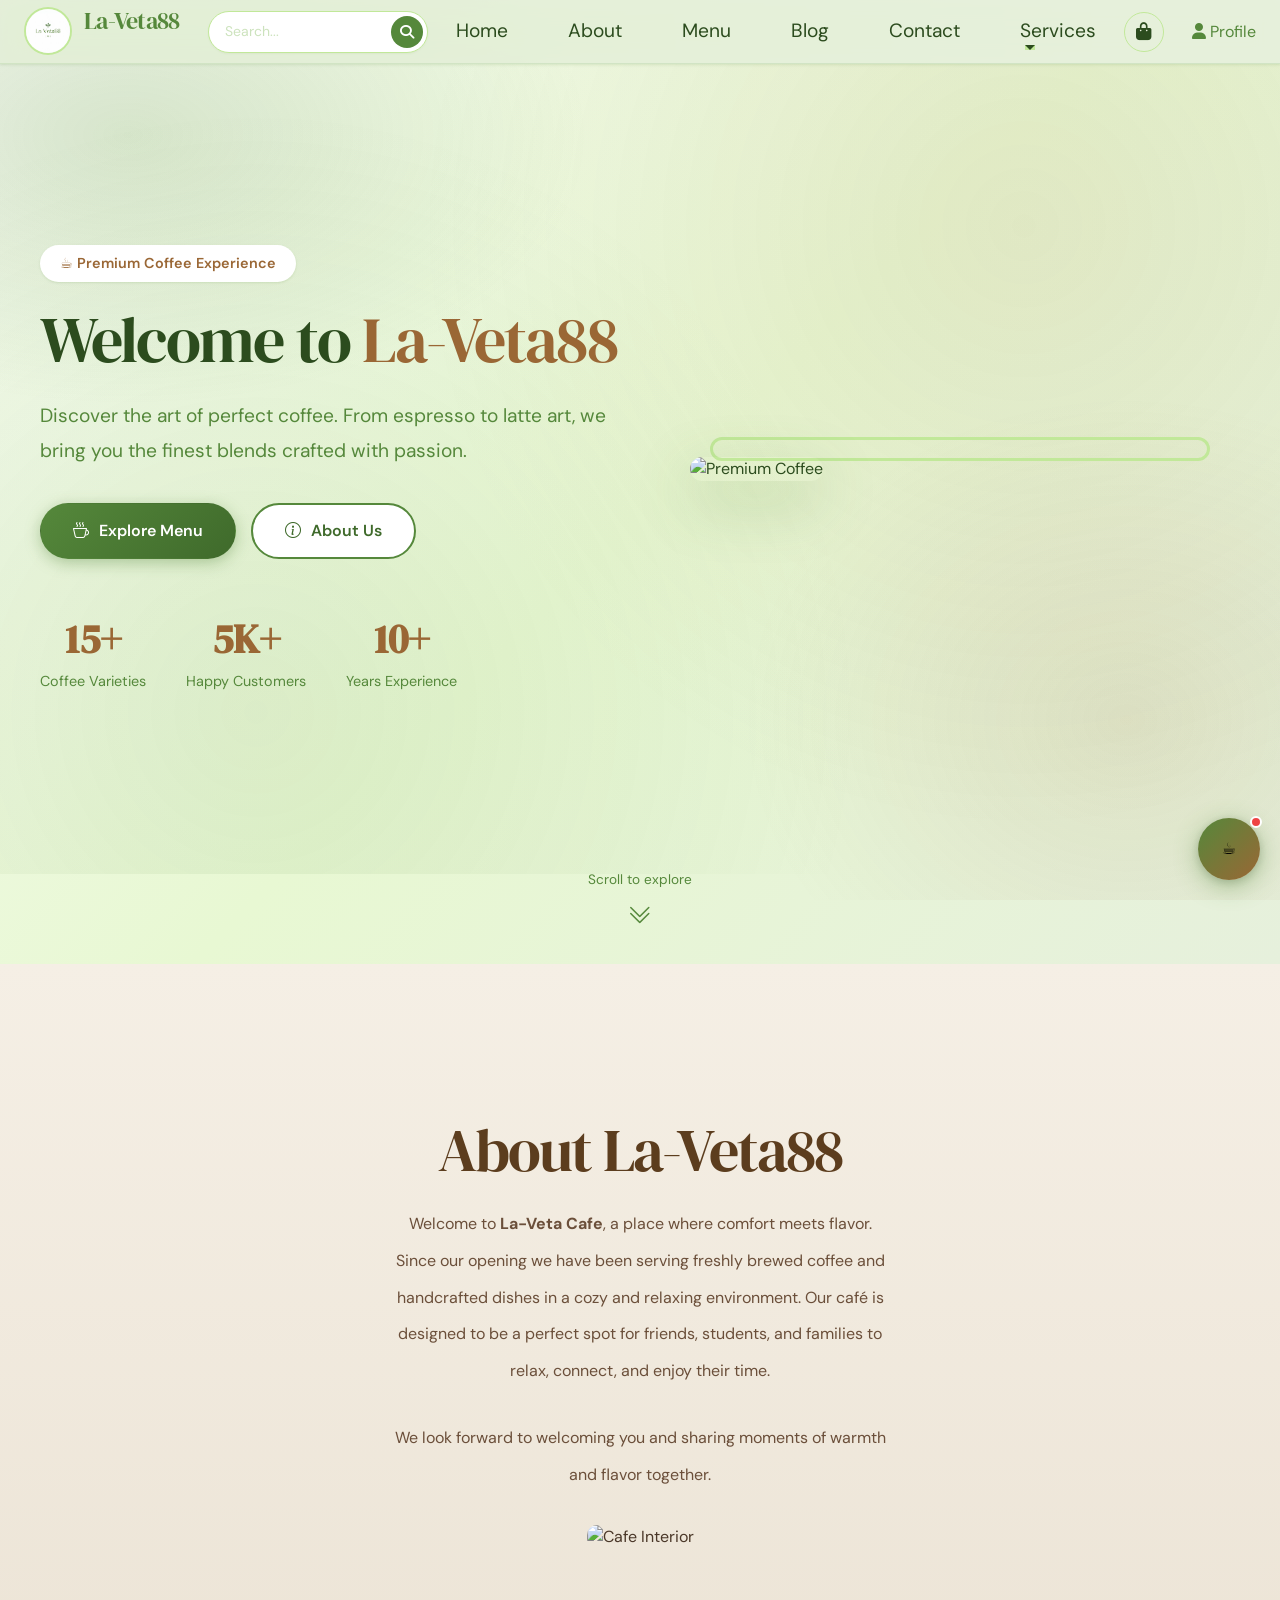
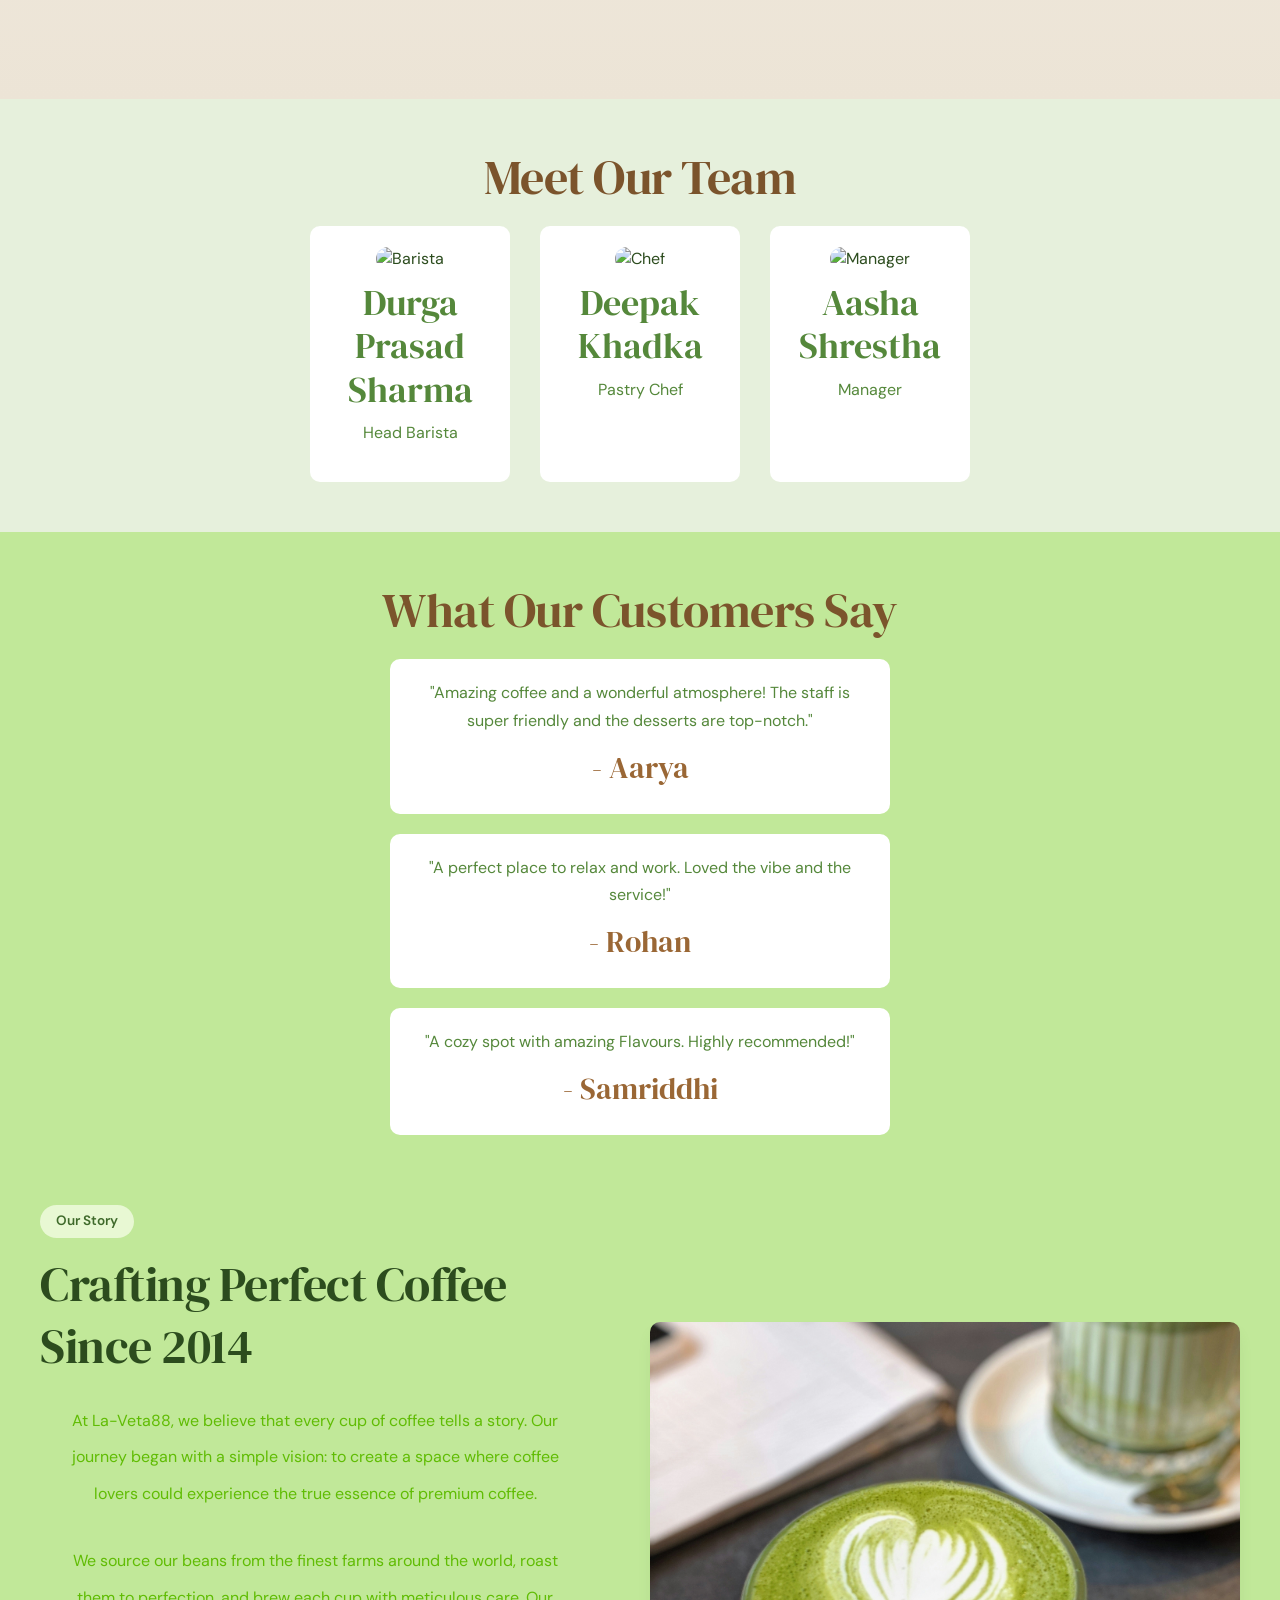
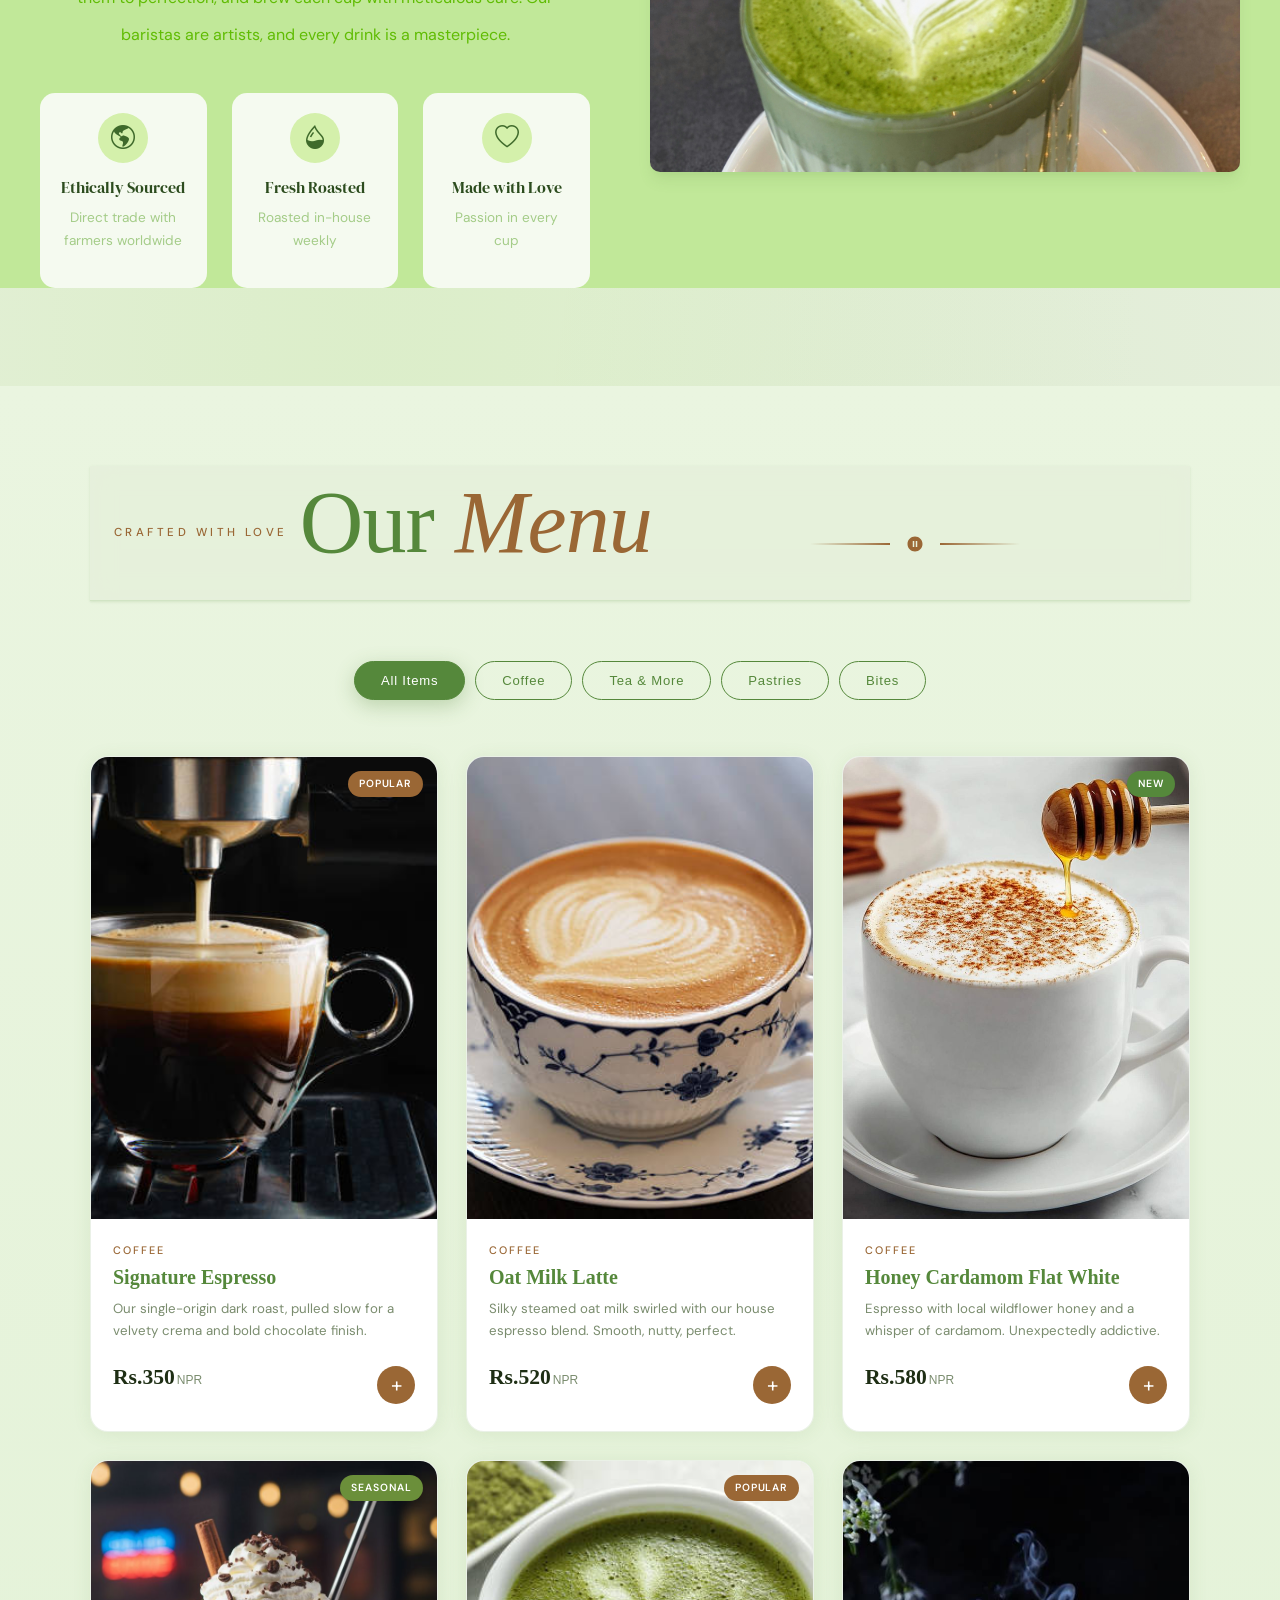
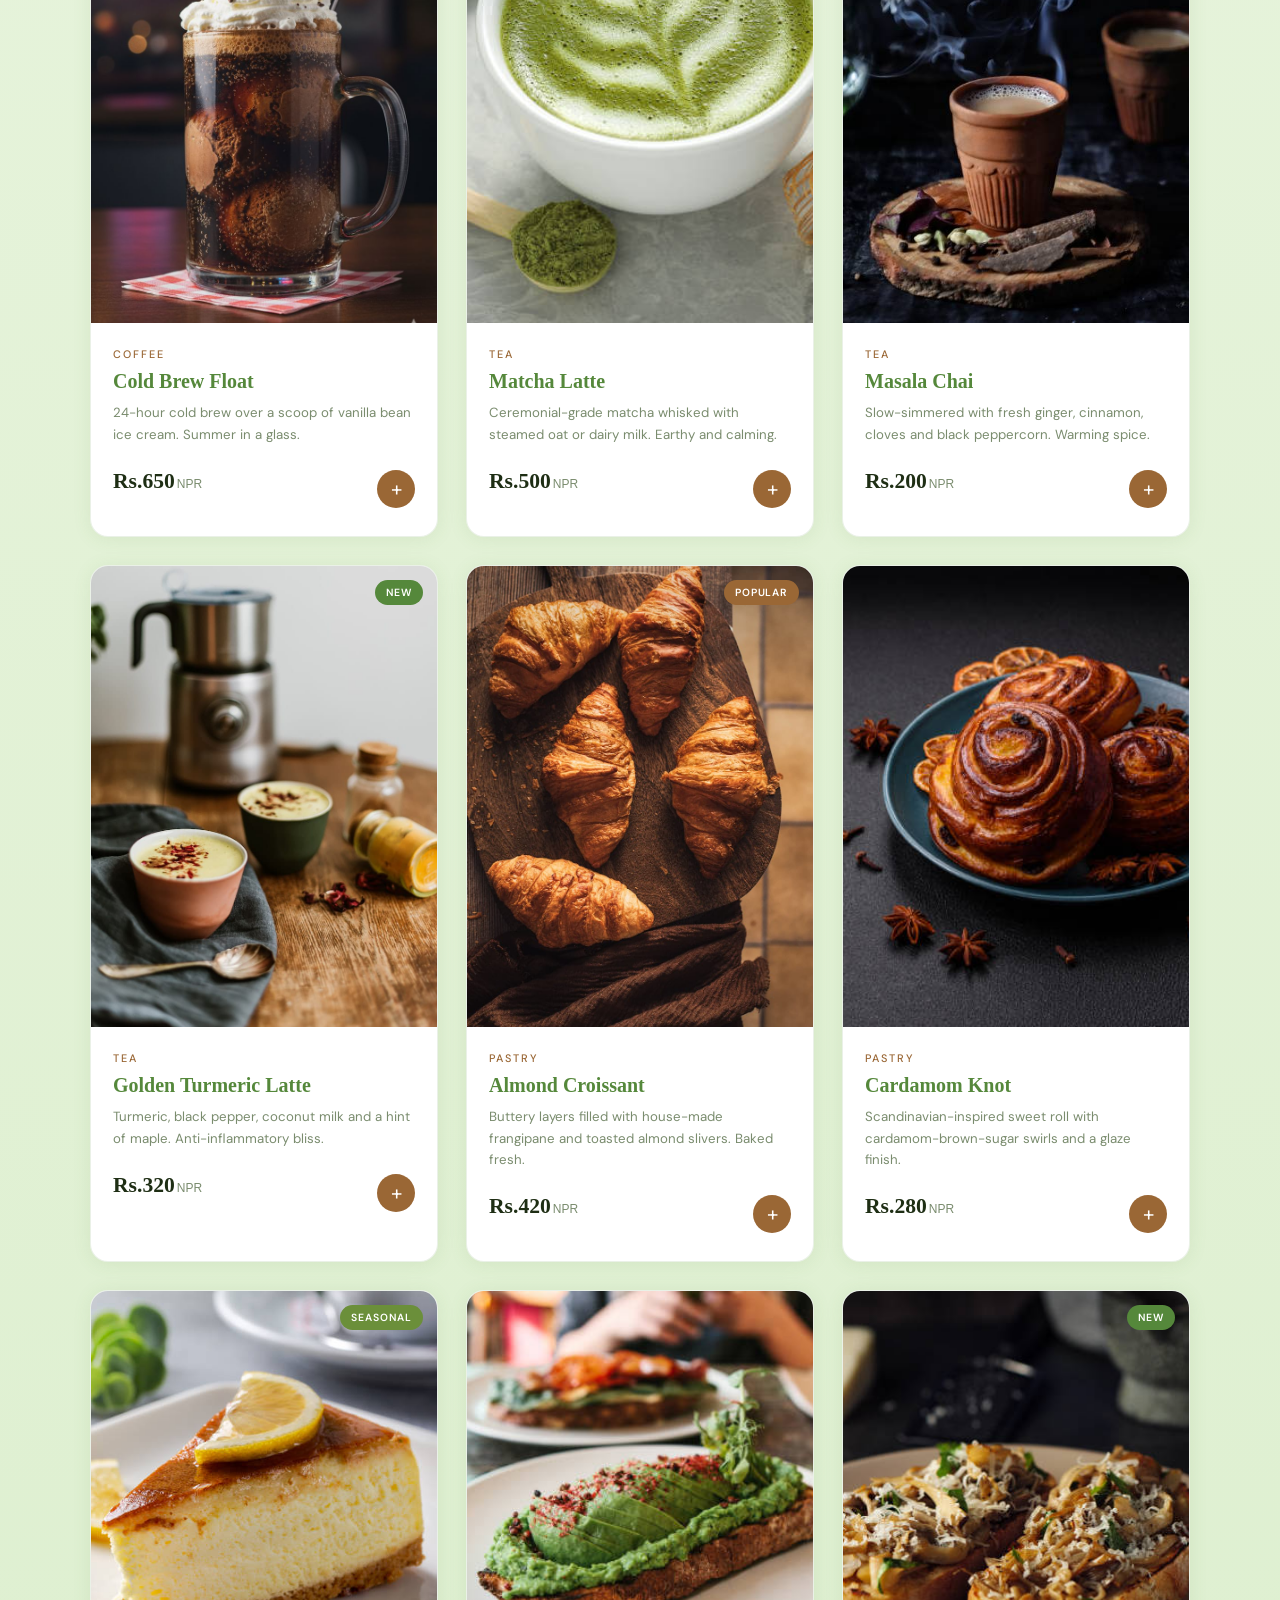
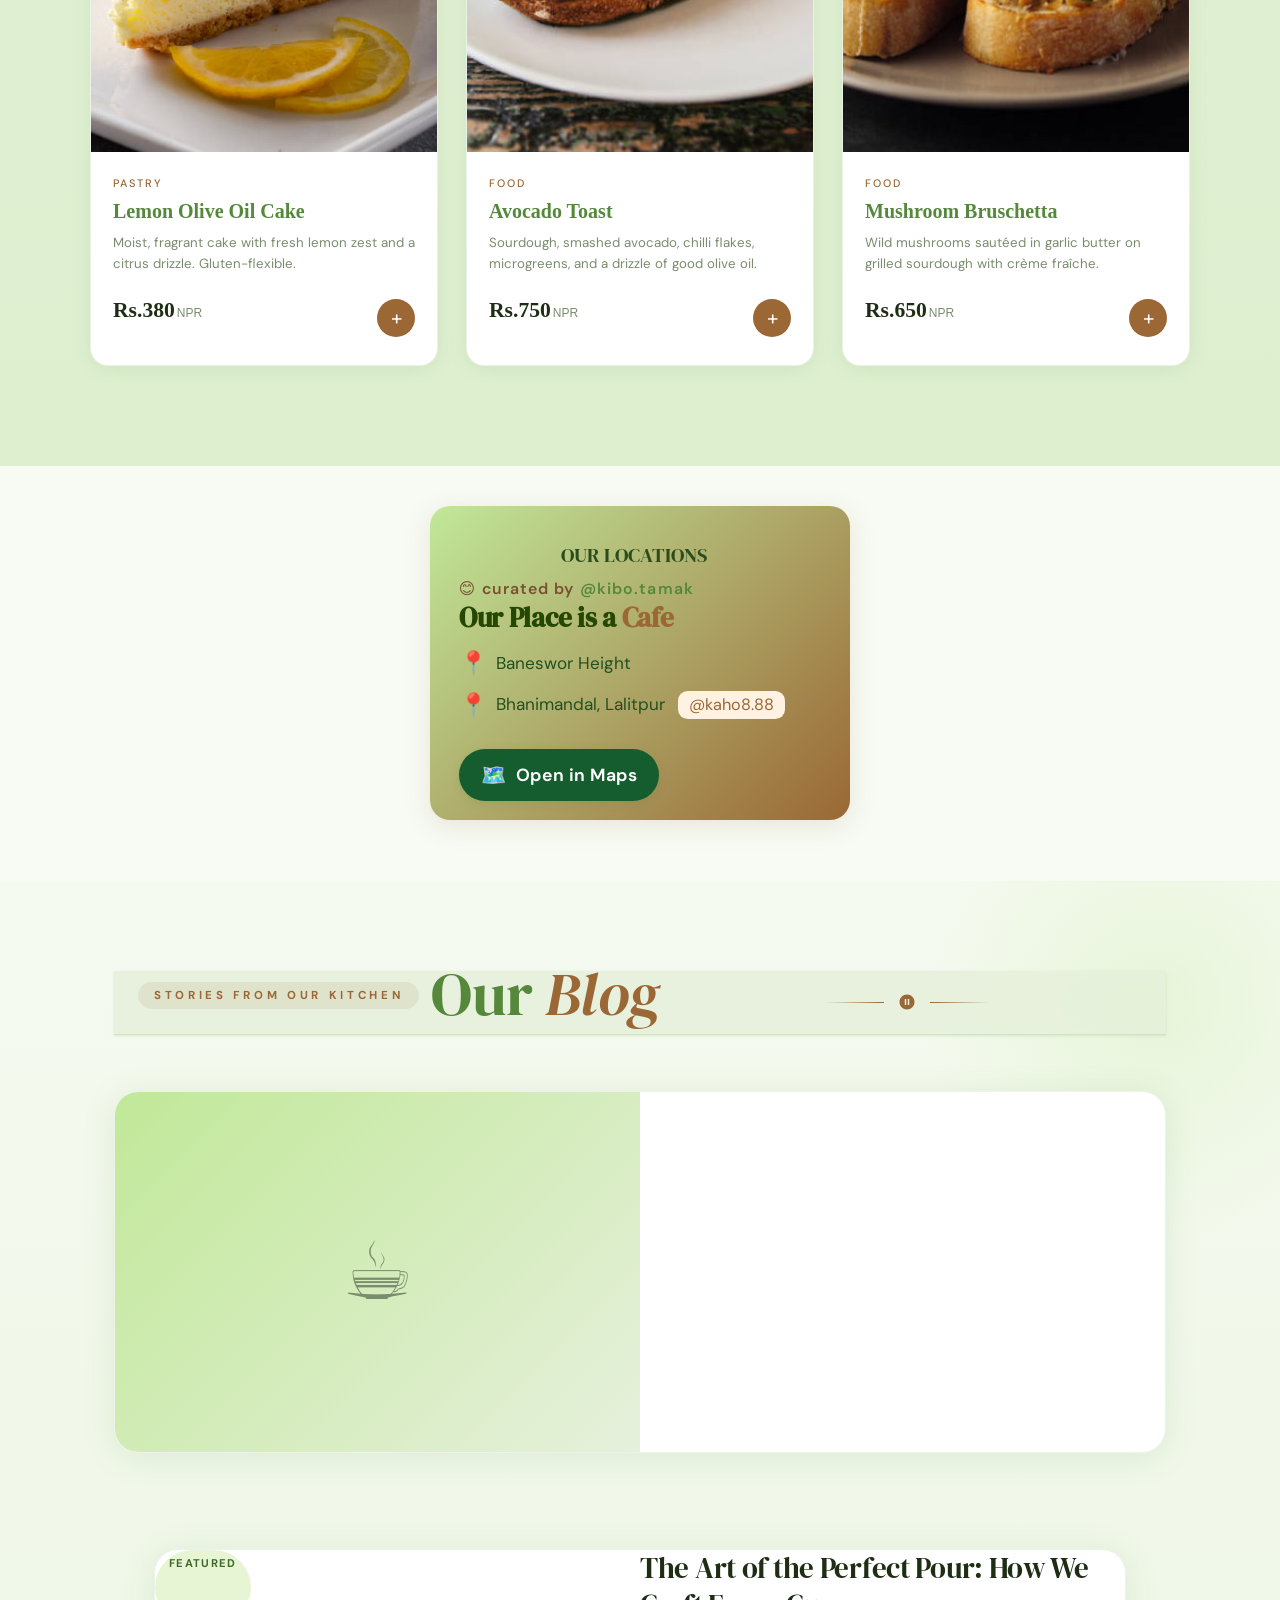
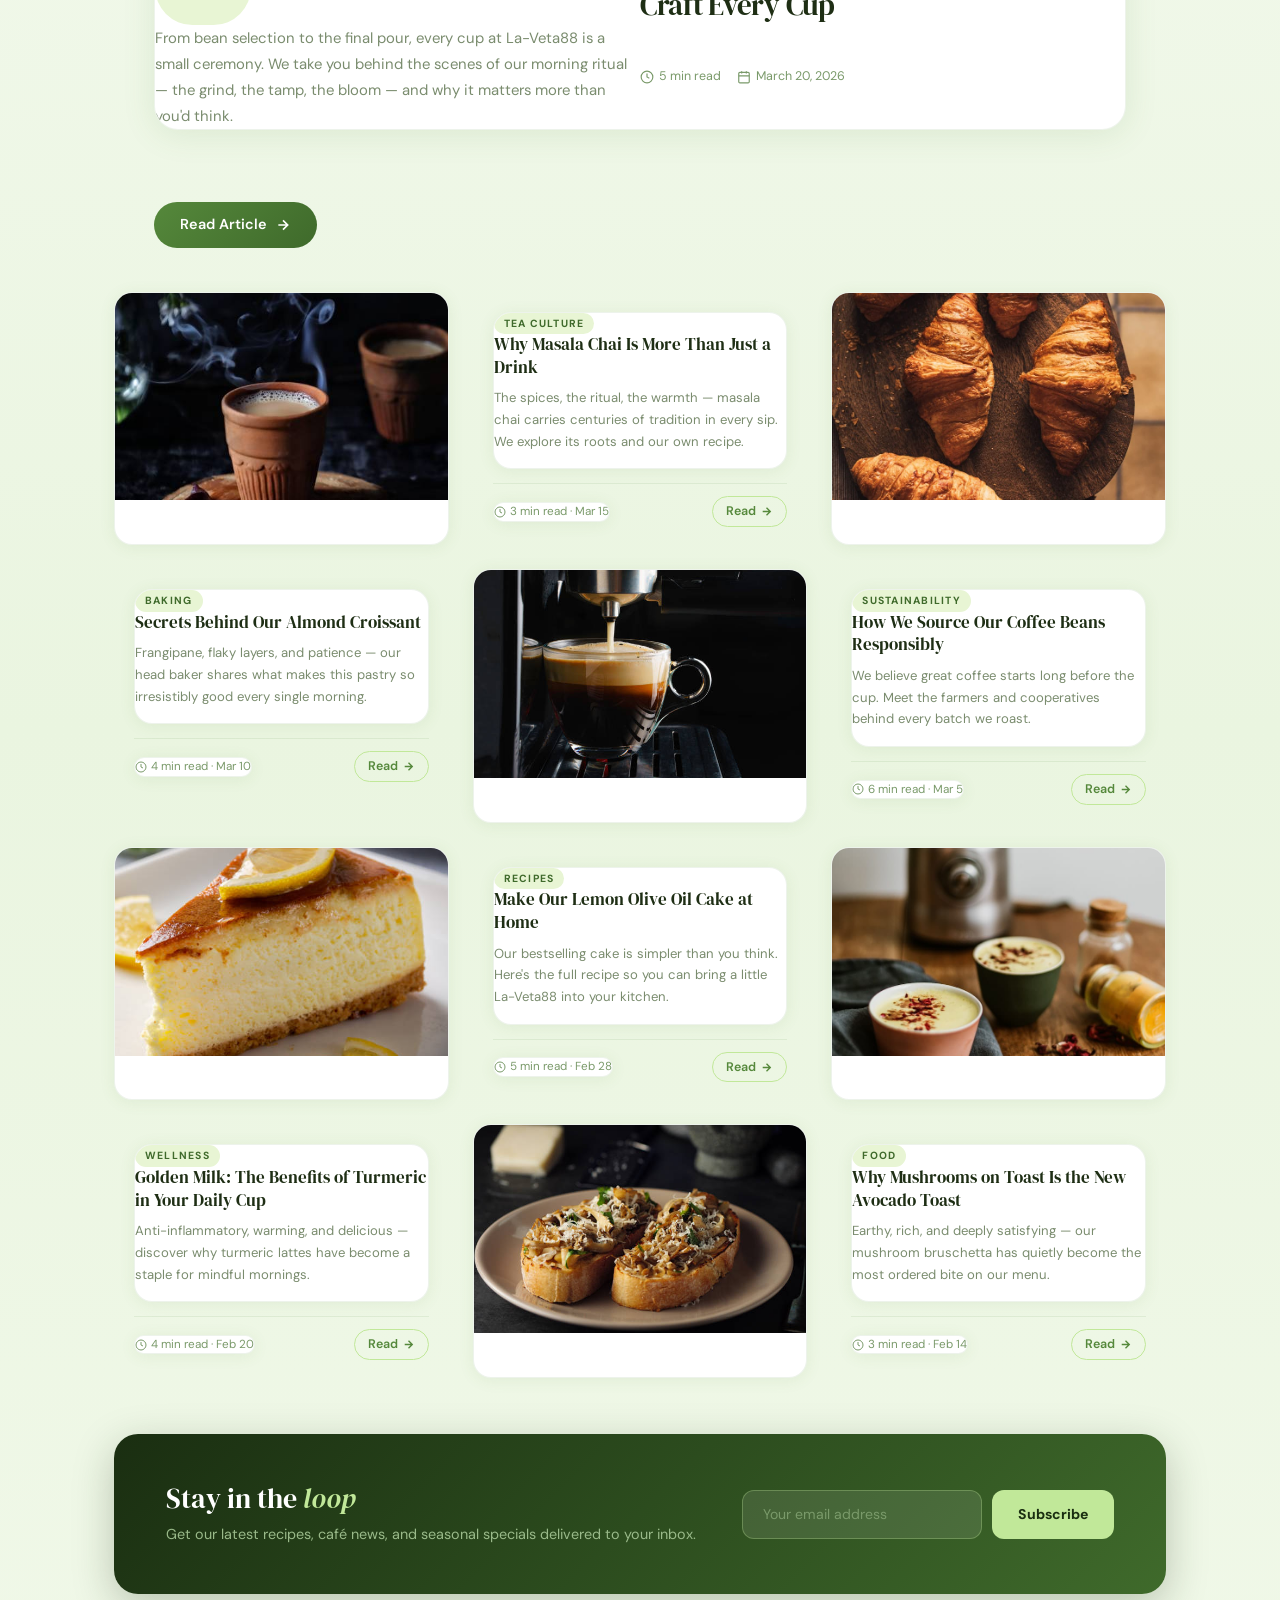
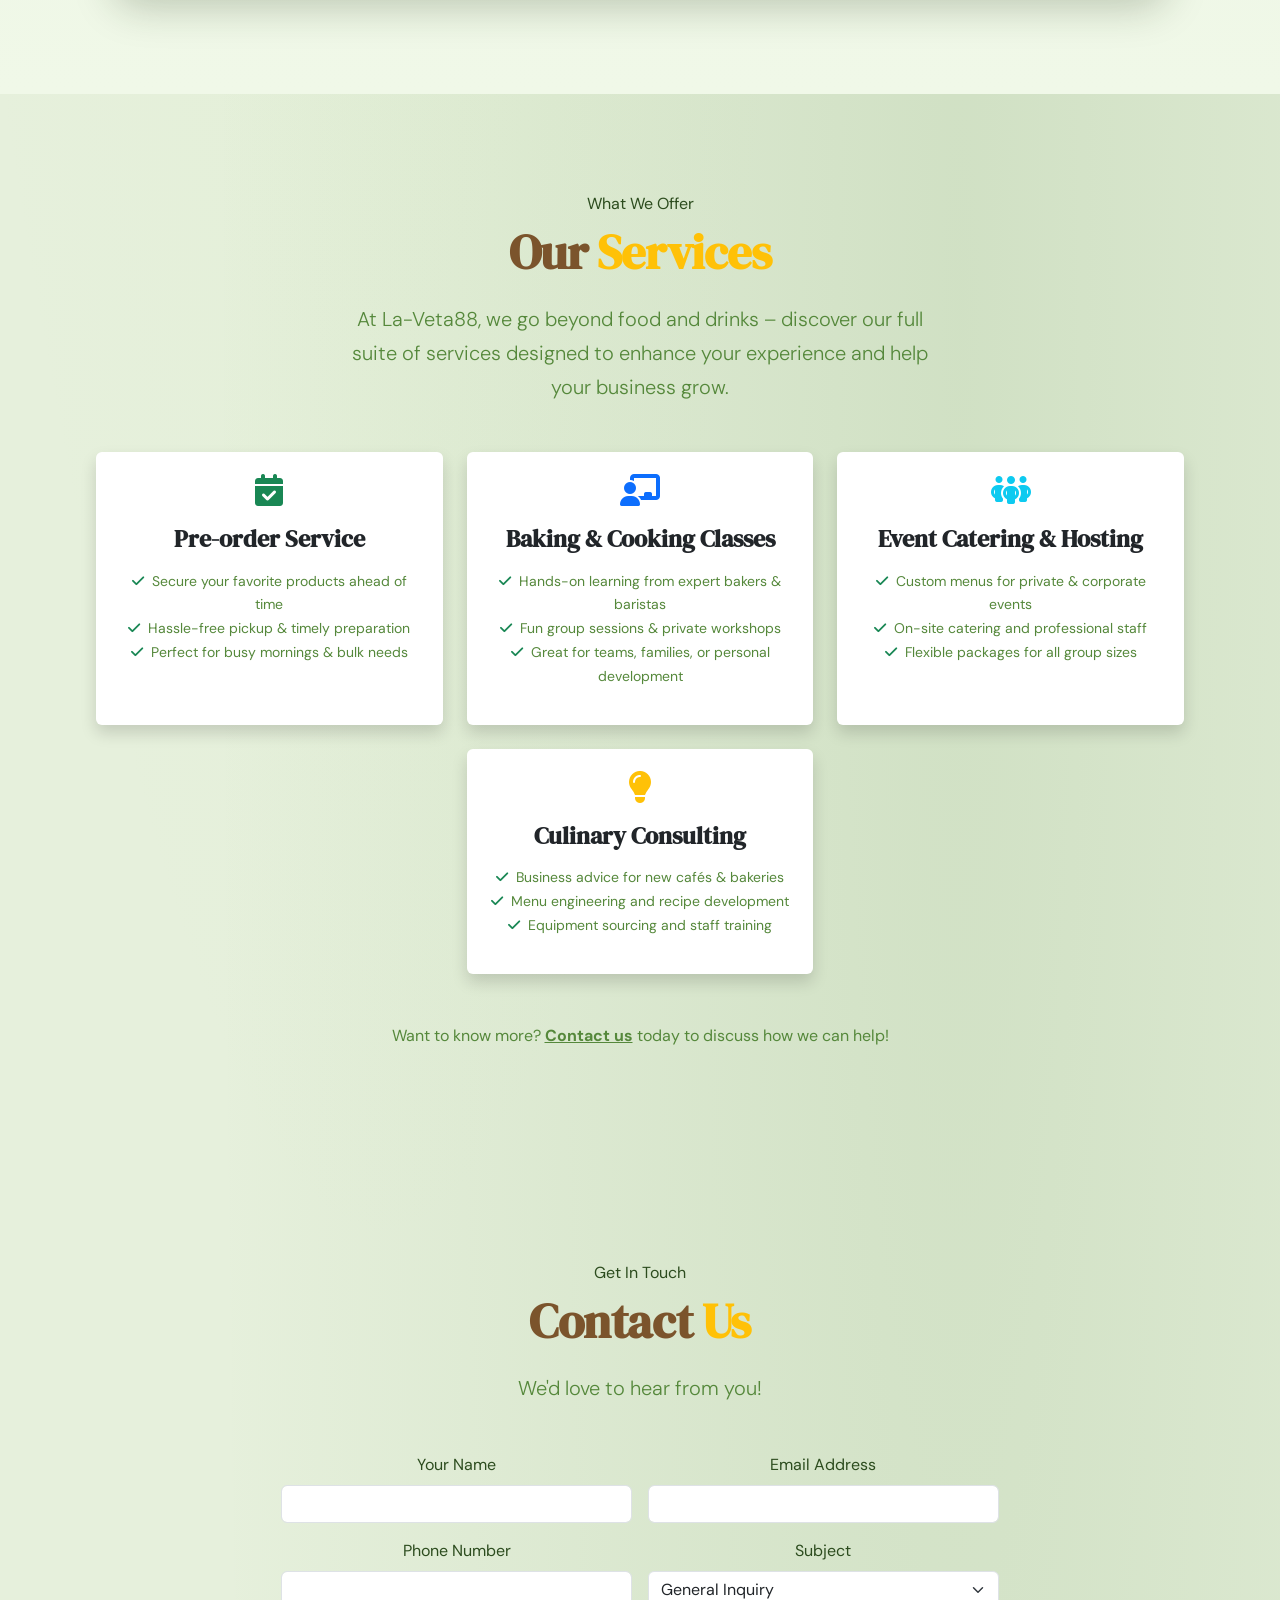
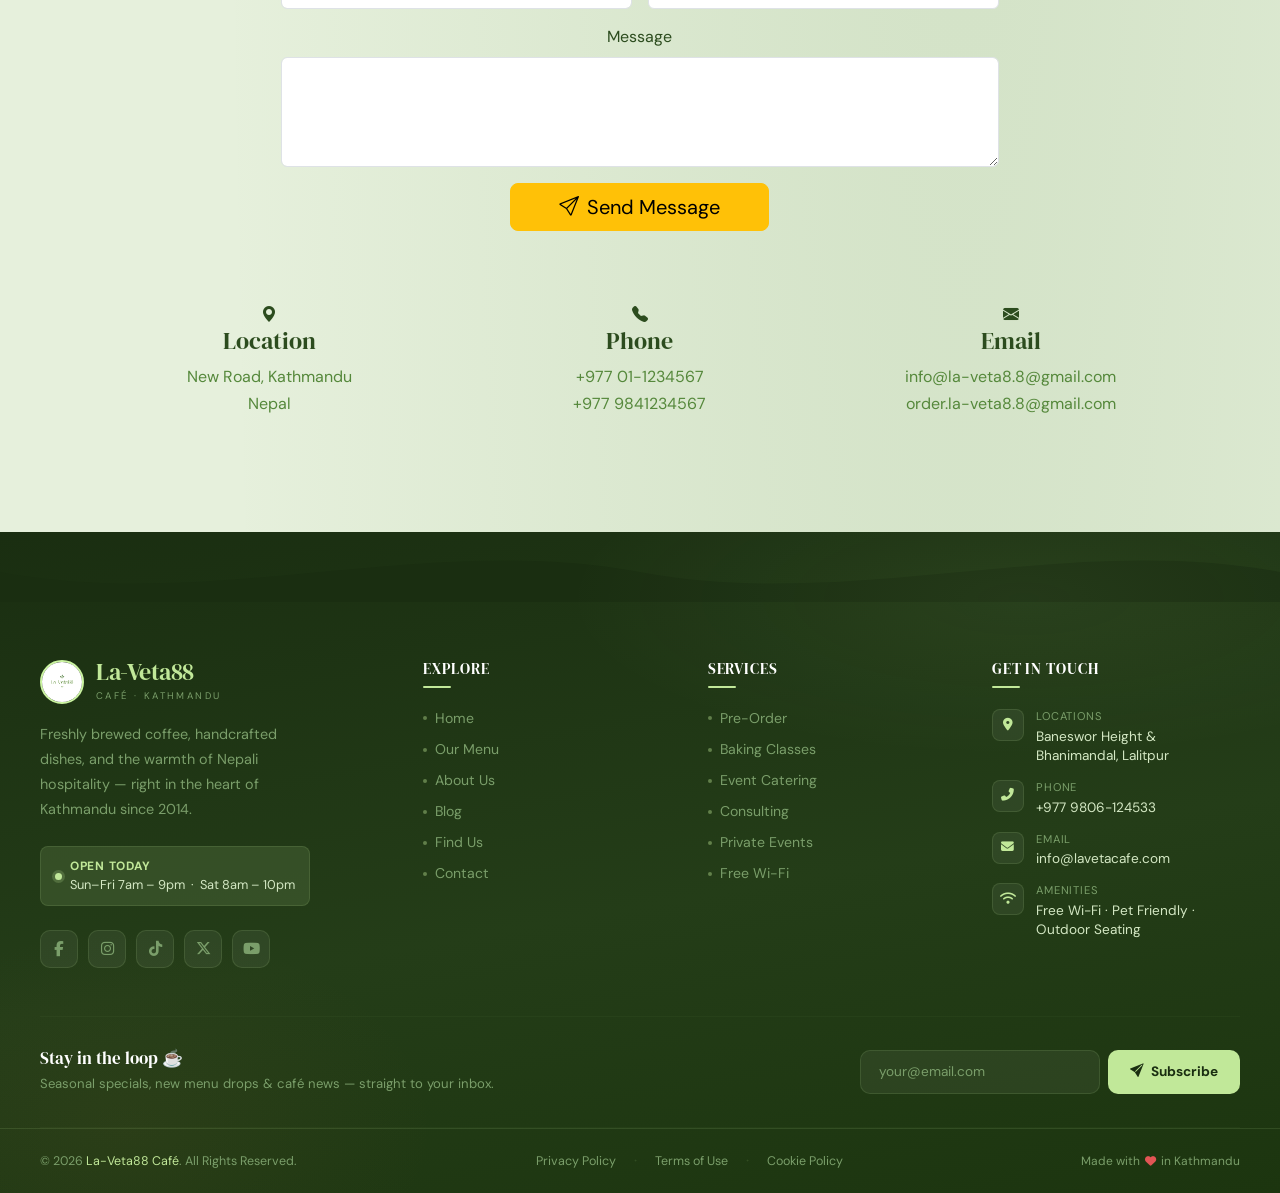
==== commit 81677e78: "hello worlwd!" ====
--- a/index.html
+++ b/index.html
@@ -1,11 +1,10 @@
 <!DOCTYPE html>
-<!-- CHANGED BY KILO AI - Document updated with responsive hamburger menu -->
 <html lang="en">
 
 <head>
   <meta charset="UTF-8">
   <meta name="viewport" content="width=device-width, initial-scale=1.0">
- 
+
   <!-- ── PRIMARY SEO TAGS ─────────────────────────────── -->
   <title>La-Veta88 Café | Premium Coffee & Handcrafted Food in Kathmandu, Nepal</title>
   <meta name="description" content="La-Veta88 is Kathmandu's cozy specialty café offering freshly brewed coffee, handcrafted pastries, baking classes, event catering, and culinary consulting. Visit us at Baneswor or Bhanimandal, Lalitpur.">
@@ -13,8 +12,8 @@
   <meta name="author" content="La-Veta88 Café">
   <meta name="robots" content="index, follow, max-image-preview:large, max-snippet:-1, max-video-preview:-1">
   <link rel="canonical" href="https://www.la-veta88.com/">
- 
-  <!-- ── OPEN GRAPH (Facebook, LinkedIn, WhatsApp) ─────── -->
+
+  <!-- ── OPEN GRAPH ─────────────────────────────────────── -->
   <meta property="og:type" content="restaurant">
   <meta property="og:title" content="La-Veta88 Café — Premium Coffee &amp; Food in Kathmandu">
   <meta property="og:description" content="Discover artisan coffee, handcrafted dishes, and warm Nepali hospitality at La-Veta88. Open Sun–Fri 7am–9pm, Sat 8am–10pm.">
@@ -25,142 +24,58 @@
   <meta property="og:url" content="https://www.la-veta88.com/">
   <meta property="og:site_name" content="La-Veta88 Café">
   <meta property="og:locale" content="en_NP">
- 
+
   <!-- ── TWITTER CARD ──────────────────────────────────── -->
   <meta name="twitter:card" content="summary_large_image">
   <meta name="twitter:site" content="@laveta88">
   <meta name="twitter:title" content="La-Veta88 Café — Premium Coffee in Kathmandu">
   <meta name="twitter:description" content="Artisan coffee, handcrafted food & warm hospitality in the heart of Kathmandu.">
   <meta name="twitter:image" content="https://www.la-veta88.com/images/og-image.jpg">
- 
+
   <!-- ── GEO / LOCAL SEO ───────────────────────────────── -->
   <meta name="geo.region" content="NP-BA">
   <meta name="geo.placename" content="Kathmandu, Nepal">
   <meta name="geo.position" content="27.700769;85.318573">
   <meta name="ICBM" content="27.700769, 85.318573">
- 
-  <!-- ── STRUCTURED DATA — LocalBusiness + Restaurant ─── -->
+
+  <!-- ── STRUCTURED DATA ───────────────────────────────── -->
   <script type="application/ld+json">
   {
     "@context": "https://schema.org",
     "@type": "CafeOrCoffeeShop",
     "name": "La-Veta88 Café",
-    "alternateName": "La-Veta88",
     "url": "https://www.la-veta88.com",
     "logo": "https://www.la-veta88.com/Untitled design.png",
-    "image": [
-      "https://www.la-veta88.com/images/expresso.jpg",
-      "https://www.la-veta88.com/images/matcha latte.jpg"
-    ],
-    "description": "La-Veta88 is a specialty café in Kathmandu serving artisan coffee, handcrafted pastries, and offering baking classes, event catering, and culinary consulting.",
+    "description": "La-Veta88 is a specialty café in Kathmandu.",
     "telephone": "+977-9806124533",
     "email": "info@lavetacafe.com",
     "address": [
-      {
-        "@type": "PostalAddress",
-        "streetAddress": "Baneswor Height",
-        "addressLocality": "Kathmandu",
-        "addressRegion": "Bagmati",
-        "addressCountry": "NP"
-      },
-      {
-        "@type": "PostalAddress",
-        "streetAddress": "Bhanimandal",
-        "addressLocality": "Lalitpur",
-        "addressRegion": "Bagmati",
-        "addressCountry": "NP"
-      }
+      { "@type": "PostalAddress", "streetAddress": "Baneswor Height", "addressLocality": "Kathmandu", "addressCountry": "NP" },
+      { "@type": "PostalAddress", "streetAddress": "Bhanimandal", "addressLocality": "Lalitpur", "addressCountry": "NP" }
     ],
-    "geo": {
-      "@type": "GeoCoordinates",
-      "latitude": 27.700769,
-      "longitude": 85.318573
-    },
     "openingHoursSpecification": [
-      {
-        "@type": "OpeningHoursSpecification",
-        "dayOfWeek": ["Sunday","Monday","Tuesday","Wednesday","Thursday","Friday"],
-        "opens": "07:00",
-        "closes": "21:00"
-      },
-      {
-        "@type": "OpeningHoursSpecification",
-        "dayOfWeek": "Saturday",
-        "opens": "08:00",
-        "closes": "22:00"
-      }
+      { "@type": "OpeningHoursSpecification", "dayOfWeek": ["Sunday","Monday","Tuesday","Wednesday","Thursday","Friday"], "opens": "07:00", "closes": "21:00" },
+      { "@type": "OpeningHoursSpecification", "dayOfWeek": "Saturday", "opens": "08:00", "closes": "22:00" }
     ],
-    "servesCuisine": ["Coffee", "Nepali", "Continental", "Pastry", "Café"],
+    "servesCuisine": ["Coffee","Nepali","Continental","Pastry"],
     "priceRange": "$$",
-    "currenciesAccepted": "NPR",
-    "paymentAccepted": "Cash, Credit Card, Debit Card",
-    "hasMap": "https://maps.app.goo.gl/hdHVbGGmqgXgCPzh8",
-    "sameAs": [
-      "https://www.facebook.com/laveta88",
-      "https://www.instagram.com/laveta88"
-    ],
-    "foundingDate": "2014",
-    "numberOfEmployees": {
-      "@type": "QuantitativeValue",
-      "minValue": 5,
-      "maxValue": 15
-    },
-    "amenityFeature": [
-      {"@type": "LocationFeatureSpecification", "name": "Free Wi-Fi", "value": true},
-      {"@type": "LocationFeatureSpecification", "name": "Outdoor Seating", "value": true},
-      {"@type": "LocationFeatureSpecification", "name": "Pet Friendly", "value": true},
-      {"@type": "LocationFeatureSpecification", "name": "Takeaway", "value": true}
-    ],
-    "aggregateRating": {
-      "@type": "AggregateRating",
-      "ratingValue": "4.7",
-      "reviewCount": "120",
-      "bestRating": "5"
-    },
-    "review": [
-      {
-        "@type": "Review",
-        "author": {"@type": "Person", "name": "Aarya"},
-        "reviewBody": "Amazing coffee and a wonderful atmosphere! The staff is super friendly and the desserts are top-notch.",
-        "reviewRating": {"@type": "Rating", "ratingValue": "5"}
-      },
-      {
-        "@type": "Review",
-        "author": {"@type": "Person", "name": "Rohan"},
-        "reviewBody": "A perfect place to relax and work. Loved the vibe and the service!",
-        "reviewRating": {"@type": "Rating", "ratingValue": "5"}
-      }
-    ]
+    "aggregateRating": { "@type": "AggregateRating", "ratingValue": "4.7", "reviewCount": "120" }
   }
   </script>
- 
-  <!-- ── BREADCRUMB STRUCTURED DATA ────────────────────── -->
-  <script type="application/ld+json">
-  {
-    "@context": "https://schema.org",
-    "@type": "BreadcrumbList",
-    "itemListElement": [
-      {"@type": "ListItem", "position": 1, "name": "Home", "item": "https://www.la-veta88.com/"},
-      {"@type": "ListItem", "position": 2, "name": "Menu", "item": "https://www.la-veta88.com/#menu"},
-      {"@type": "ListItem", "position": 3, "name": "Blog", "item": "https://www.la-veta88.com/#blog"},
-      {"@type": "ListItem", "position": 4, "name": "Contact", "item": "https://www.la-veta88.com/#contact"}
-    ]
-  }
-  </script>
- 
+
   <!-- ── PERFORMANCE & PRELOADS ─────────────────────────── -->
   <link rel="preconnect" href="https://fonts.googleapis.com">
   <link rel="preconnect" href="https://fonts.gstatic.com" crossorigin>
   <link rel="preconnect" href="https://cdn.jsdelivr.net">
   <link rel="dns-prefetch" href="https://cdnjs.cloudflare.com">
- 
-  <!-- Favicon (add actual .ico / .png files) -->
+
+  <!-- Favicons -->
   <link rel="icon" type="image/png" sizes="32x32" href="favicon-32x32.png">
   <link rel="icon" type="image/png" sizes="16x16" href="favicon-16x16.png">
   <link rel="apple-touch-icon" sizes="180x180" href="apple-touch-icon.png">
   <link rel="manifest" href="site.webmanifest">
   <meta name="theme-color" content="#1a2e11">
- 
+
   <!-- Bootstrap 5 CSS -->
   <link href="https://cdn.jsdelivr.net/npm/bootstrap@5.3.3/dist/css/bootstrap.min.css" rel="stylesheet">
   <!-- Bootstrap Icons -->
@@ -175,8 +90,421 @@
   <!-- Custom CSS -->
   <link rel="stylesheet" href="index.css">
   <link rel="stylesheet" href="mittho-ai.css">
- 
-  <!-- JS (deferred) -->
+
+  <!-- ══════════════════════════════════════════════════════
+       HAMBURGER NAV — override CSS
+       Placed after index.css so these rules take priority.
+       KEY FIX: uses transform/visibility instead of display:none
+       so .lv-open can actually show the sidebar.
+  ═══════════════════════════════════════════════════════ -->
+  <style>
+    /* ── Sidebar (mobile only) ──────────────────────── */
+    @media (max-width: 992px) {
+      .hamburger { display: flex !important; }
+
+      header .nav-bar {
+        /* Override any display:none from index.css */
+        display: flex !important;
+        flex-direction: column;
+        gap: 0;
+        /* Sidebar geometry */
+        position: fixed;
+        top: 0; right: 0;
+        width: 300px; max-width: 85vw;
+        height: 100vh; height: 100dvh;
+        background: #fff;
+        box-shadow: -8px 0 40px rgba(26,46,17,0.18);
+        padding: 0;
+        z-index: 1100;
+        overflow-y: auto;
+        overscroll-behavior: contain;
+        /* Slide in from right — transform is overridable by class */
+        transform: translateX(100%);
+        visibility: hidden;
+        transition:
+          transform 0.35s cubic-bezier(0.4,0,0.2,1),
+          visibility 0s linear 0.35s;
+      }
+
+      header .nav-bar.lv-open {
+        transform: translateX(0);
+        visibility: visible;
+        transition:
+          transform 0.35s cubic-bezier(0.4,0,0.2,1),
+          visibility 0s linear 0s;
+      }
+
+      /* Nav list */
+      header .nav-bar ul {
+        flex-direction: column;
+        align-items: stretch;
+        gap: 0; margin: 0;
+        padding: 0.5rem 0;
+        list-style: none;
+        font-size: 1rem;
+        width: 100%;
+      }
+      header .nav-bar ul li { width: 100%; border-bottom: 1px solid rgba(193,232,153,0.35); }
+      header .nav-bar ul li:last-child { border-bottom: none; }
+
+      header .nav-bar ul li a,
+      header .nav-bar ul li .nav-link {
+        display: flex; align-items: center; gap: 0.6rem;
+        padding: 0.9rem 1.25rem;
+        color: #2c4c1e; font-weight: 500; font-size: 1rem;
+        text-decoration: none;
+        transition: background 0.18s, color 0.18s, padding-left 0.2s;
+      }
+      header .nav-bar ul li a::after { display: none; }
+      header .nav-bar ul li a:hover,
+      header .nav-bar ul li .nav-link:hover {
+        background: #f4fce9; color: #55883B; padding-left: 1.6rem;
+        text-decoration: none;
+      }
+      header .nav-bar ul li a.active { color: #55883B; background: #e8f5d4; font-weight: 600; }
+
+      /* Services submenu (mobile) */
+      header .nav-bar .dropdown-menu {
+        position: static !important;
+        display: none;
+        box-shadow: none; border: none; border-radius: 0;
+        padding: 0; margin: 0;
+        background: rgba(193,232,153,0.15);
+        width: 100%;
+      }
+      header .nav-bar .dropdown-menu.lv-sub-open { display: block !important; }
+      header .nav-bar .dropdown-item {
+        padding: 0.7rem 2rem; font-size: 0.9rem; color: #3f6a2b;
+        border-bottom: 1px solid rgba(193,232,153,0.2);
+      }
+      header .nav-bar .dropdown-item:hover { background: rgba(193,232,153,0.3); color: #2c4c1e; }
+      header .nav-bar .dropdown-toggle::after { margin-left: auto; }
+
+      /* Sidebar header (branding + close btn) */
+      .lv-nav-header {
+        display: flex; align-items: center; justify-content: space-between;
+        padding: 1rem 1.25rem;
+        border-bottom: 1px solid #e8f5d4;
+        background: linear-gradient(135deg, #f4fce9, #e8f8d3);
+        position: sticky; top: 0; z-index: 1;
+      }
+      .lv-nav-brand {
+        font-family: 'DM Serif Display', serif;
+        font-size: 1.15rem; color: #2c4c1e;
+      }
+      .lv-nav-close {
+        width: 2rem; height: 2rem;
+        border: none; background: rgba(85,136,59,0.1);
+        border-radius: 50%; cursor: pointer;
+        display: flex; align-items: center; justify-content: center;
+        color: #2c4c1e; font-size: 1.1rem;
+        transition: background 0.2s, transform 0.2s;
+      }
+      .lv-nav-close:hover { background: rgba(85,136,59,0.2); transform: rotate(90deg); }
+
+      /* Sidebar footer (quick links) */
+      .lv-nav-footer {
+        margin-top: auto; padding: 1.25rem;
+        border-top: 1px solid #e8f5d4;
+        display: flex; gap: 1rem; flex-wrap: wrap;
+      }
+      .lv-nav-footer a { font-size: 0.82rem; color: #7a9a6a; text-decoration: none; }
+      .lv-nav-footer a:hover { color: #55883B; }
+    }
+
+    @media (min-width: 993px) {
+      .lv-nav-header, .lv-nav-footer { display: none !important; }
+    }
+
+    /* ── Overlay ──────────────────────────────────────── */
+    #lv-nav-overlay {
+      position: fixed; inset: 0;
+      background: rgba(26,46,17,0.55);
+      backdrop-filter: blur(2px);
+      -webkit-backdrop-filter: blur(2px);
+      z-index: 1050;
+      opacity: 0; visibility: hidden;
+      transition: opacity 0.35s ease, visibility 0s linear 0.35s;
+    }
+    #lv-nav-overlay.lv-open {
+      opacity: 1; visibility: visible;
+      transition: opacity 0.35s ease, visibility 0s linear 0s;
+    }
+
+    /* ── Hamburger button ─────────────────────────────── */
+    .hamburger { position: relative; z-index: 1200; }
+
+    .hamburger.lv-open .bar:nth-child(1) { transform: translateY(7px) rotate(45deg); }
+    .hamburger.lv-open .bar:nth-child(2) { opacity: 0; transform: scaleX(0); }
+    .hamburger.lv-open .bar:nth-child(3) { transform: translateY(-7px) rotate(-45deg); }
+
+    /* ── Body scroll lock ─────────────────────────────── */
+    body.lv-nav-open {
+      overflow: hidden;
+      position: fixed;
+      width: 100%;
+    }
+
+    /* ════════════════════════════════════════════════════
+       BLOG SECTION — redesigned
+    ════════════════════════════════════════════════════ */
+    .blog-section {
+      padding: 90px 0 100px;
+      background: linear-gradient(180deg, #f5faf0 0%, #eaf5e0 60%, #f0f8e8 100%);
+      position: relative;
+      overflow: hidden;
+    }
+
+    .blog-section::before {
+      content: '';
+      position: absolute;
+      top: -120px; right: -120px;
+      width: 480px; height: 480px;
+      background: radial-gradient(circle, rgba(193,232,153,0.25) 0%, transparent 70%);
+      pointer-events: none;
+    }
+
+    .blog-inner { max-width: 1100px; margin: 0 auto; padding: 0 clamp(16px,3vw,24px); position: relative; }
+
+    /* Header */
+    .blog-header { text-align: center; margin-bottom: 56px; animation: fadeUp .7s ease both; }
+    .blog-eyebrow {
+      display: inline-block;
+      font-size: .72rem; font-weight: 700; letter-spacing: .32em;
+      text-transform: uppercase; color: #9A6735;
+      background: rgba(154,103,53,0.1);
+      padding: 5px 16px; border-radius: 100px;
+      margin-bottom: 14px;
+    }
+    .blog-title {
+      font-family: 'DM Serif Display', Georgia, serif;
+      font-size: clamp(2.4rem,5vw,3.8rem);
+      color: #55883B; line-height: 1.1; margin-bottom: 16px;
+    }
+    .blog-title em { font-style: italic; color: #9A6735; }
+    .blog-divider {
+      display: flex; align-items: center; justify-content: center;
+      gap: 14px; margin: 0 auto; width: fit-content;
+    }
+    .blog-divider span {
+      height: 1.5px; width: 60px;
+      background: linear-gradient(to right, transparent, #9A6735);
+    }
+    .blog-divider span:last-child { background: linear-gradient(to left, transparent, #9A6735); }
+    .blog-divider svg { color: #9A6735; flex-shrink: 0; }
+
+    /* ── Featured post ── */
+    .blog-featured {
+      display: grid;
+      grid-template-columns: 1fr 1fr;
+      border-radius: 24px; overflow: hidden;
+      background: #fff;
+      box-shadow: 0 4px 32px rgba(85,136,59,0.13);
+      margin-bottom: 52px;
+      text-decoration: none;
+      border: 1px solid rgba(85,136,59,0.10);
+      transition: transform .3s ease, box-shadow .3s ease;
+      animation: fadeUp .7s .1s ease both;
+    }
+    .blog-featured:hover {
+      transform: translateY(-6px);
+      box-shadow: 0 20px 56px rgba(85,136,59,0.2);
+      text-decoration: none;
+    }
+
+    /* Image side */
+    .blog-featured-img-wrap {
+      position: relative; overflow: hidden;
+      min-height: 360px;
+    }
+    .blog-featured-img-wrap img {
+      width: 100%; height: 100%;
+      object-fit: cover; display: block;
+      transition: transform .5s ease;
+    }
+    .blog-featured:hover .blog-featured-img-wrap img { transform: scale(1.05); }
+    .blog-featured-img-wrap .featured-overlay {
+      position: absolute; inset: 0;
+      background: linear-gradient(135deg, rgba(26,46,17,0.3) 0%, transparent 60%);
+    }
+    .featured-img-placeholder {
+      width: 100%; min-height: 360px;
+      background: linear-gradient(135deg, #C1E899, #E6F0DC);
+      display: flex; align-items: center; justify-content: center;
+      font-size: 5rem; color: #7a8c6e;
+    }
+
+    /* Body side */
+    .featured-body {
+      padding: 44px 40px;
+      display: flex; flex-direction: column; justify-content: center; gap: 16px;
+    }
+    .featured-tag {
+      display: inline-block;
+      background: #e8f5d4; color: #3f6a2b;
+      font-size: .7rem; font-weight: 700; letter-spacing: .12em;
+      text-transform: uppercase; padding: 5px 14px;
+      border-radius: 100px; width: fit-content;
+    }
+    .featured-title {
+      font-family: 'DM Serif Display', Georgia, serif;
+      font-size: clamp(1.35rem,2.5vw,1.8rem);
+      line-height: 1.3; color: #1e2e14; margin: 0;
+    }
+    .featured-excerpt {
+      font-size: .93rem; color: #7a8c6e; line-height: 1.75; margin: 0;
+    }
+    .post-meta {
+      display: flex; gap: 16px; font-size: .78rem;
+      color: #7a9a6a; align-items: center; flex-wrap: wrap;
+    }
+    .post-meta span { display: flex; align-items: center; gap: 5px; }
+    .read-more {
+      display: inline-flex; align-items: center; gap: 8px;
+      background: linear-gradient(135deg, #55883B, #3f6a2b);
+      color: #fff; padding: 12px 26px; border-radius: 100px;
+      font-size: .9rem; font-weight: 600; text-decoration: none;
+      width: fit-content; margin-top: 4px;
+      transition: transform .2s ease, box-shadow .2s ease;
+    }
+    .read-more:hover {
+      transform: translateY(-2px);
+      box-shadow: 0 8px 22px rgba(85,136,59,0.4);
+      color: #fff; text-decoration: none;
+    }
+    .read-more svg { transition: transform .2s ease; }
+    .read-more:hover svg { transform: translateX(4px); }
+
+    /* ── Blog grid ── */
+    .blog-grid {
+      display: grid;
+      grid-template-columns: repeat(3, 1fr);
+      gap: 24px; margin-bottom: 56px;
+    }
+    .blog-card {
+      background: #fff; border-radius: 18px;
+      overflow: hidden; text-decoration: none;
+      border: 1px solid rgba(85,136,59,0.10);
+      box-shadow: 0 2px 16px rgba(85,136,59,0.09);
+      transition: transform .3s ease, box-shadow .3s ease;
+      display: flex; flex-direction: column;
+      animation: fadeUp .6s ease both;
+    }
+    .blog-card:hover {
+      transform: translateY(-6px);
+      box-shadow: 0 16px 44px rgba(85,136,59,0.18);
+      text-decoration: none;
+    }
+
+    /* Card image */
+    .blog-card-img-wrap { overflow: hidden; aspect-ratio: 16/10; }
+    .blog-card-img {
+      width: 100%; height: 100%; object-fit: cover; display: block;
+      transition: transform .4s ease;
+    }
+    .blog-card:hover .blog-card-img { transform: scale(1.06); }
+    .blog-card-img-placeholder {
+      width: 100%; aspect-ratio: 16/10;
+      background: linear-gradient(135deg, #d4f0ab, #E6F0DC);
+      display: flex; align-items: center; justify-content: center;
+      font-size: 2.5rem;
+    }
+
+    /* Card body */
+    .blog-card-body {
+      padding: 20px 20px 18px; flex: 1;
+      display: flex; flex-direction: column; gap: 10px;
+    }
+    .blog-card-tag {
+      display: inline-block;
+      background: #e8f5d4; color: #3f6a2b;
+      font-size: .65rem; font-weight: 700; letter-spacing: .12em;
+      text-transform: uppercase; padding: 3px 10px;
+      border-radius: 100px; width: fit-content;
+    }
+    .blog-card-title {
+      font-family: 'DM Serif Display', Georgia, serif;
+      font-size: 1.05rem; line-height: 1.35; color: #1e2e14; flex: 1;
+    }
+    .blog-card-excerpt {
+      font-size: .82rem; color: #7a8c6e; line-height: 1.65;
+      /* display: -webkit-box; -webkit-line-clamp: 2; */
+      -webkit-box-orient: vertical; overflow: hidden;
+    }
+    .blog-card-footer {
+      display: flex; align-items: center; justify-content: space-between;
+      margin-top: 4px; padding-top: 12px;
+      border-top: 1px solid rgba(85,136,59,0.1);
+    }
+    .blog-card-meta {
+      font-size: .73rem; color: #7a9a6a;
+      display: flex; align-items: center; gap: 4px;
+    }
+    .blog-card-link {
+      display: inline-flex; align-items: center; gap: 4px;
+      font-size: .78rem; font-weight: 600; color: #55883B;
+      text-decoration: none; padding: 5px 13px;
+      border: 1.5px solid #C1E899; border-radius: 100px;
+      transition: background .2s, color .2s, border-color .2s;
+    }
+    .blog-card-link:hover {
+      background: #55883B; color: #fff; border-color: #55883B;
+      text-decoration: none;
+    }
+
+    /* ── Newsletter ── */
+    .newsletter {
+      background: linear-gradient(135deg, #1a2e11 0%, #2c4c1e 50%, #3f6a2b 100%);
+      border-radius: 24px; padding: 48px 52px;
+      display: flex; align-items: center; justify-content: space-between;
+      gap: 32px; flex-wrap: wrap;
+      box-shadow: 0 12px 40px rgba(26,46,17,0.25);
+    }
+    .newsletter-text h3 {
+      font-family: 'DM Serif Display', Georgia, serif;
+      font-size: 1.75rem; color: #fff; margin-bottom: 6px;
+    }
+    .newsletter-text h3 em { color: #C1E899; font-style: italic; }
+    .newsletter-text p { font-size: .9rem; color: #9aba8a; margin: 0; }
+    .newsletter-form { display: flex; gap: 10px; flex-wrap: wrap; }
+    .newsletter-form input {
+      background: rgba(255,255,255,0.10);
+      border: 1px solid rgba(193,232,153,0.3);
+      border-radius: 12px; padding: 13px 20px;
+      color: #fff; font-size: .88rem; font-family: inherit;
+      width: 240px; outline: none;
+      transition: border-color .2s;
+    }
+    .newsletter-form input::placeholder { color: #7a9a6a; }
+    .newsletter-form input:focus { border-color: #C1E899; }
+    .newsletter-form button {
+      background: #C1E899; color: #1a2e11;
+      border: none; border-radius: 12px; padding: 13px 26px;
+      font-size: .88rem; font-weight: 700; font-family: inherit;
+      cursor: pointer; white-space: nowrap;
+      transition: background .2s, transform .15s;
+    }
+    .newsletter-form button:hover { background: #d4f090; transform: translateY(-2px); }
+
+    /* ── Responsive blog ── */
+    @media (max-width: 1024px) {
+      .blog-featured { grid-template-columns: 1fr; }
+      .blog-featured-img-wrap { min-height: 260px; }
+      .blog-grid { grid-template-columns: repeat(2,1fr); }
+    }
+    @media (max-width: 768px) {
+      .featured-body { padding: 28px 24px; }
+      .newsletter { padding: 32px 24px; flex-direction: column; }
+      .newsletter-form input { width: 100%; }
+      .newsletter-form { width: 100%; }
+      .newsletter-form button { width: 100%; }
+    }
+    @media (max-width: 580px) {
+      .blog-grid { grid-template-columns: 1fr; }
+    }
+  </style>
+
+  <!-- All JS deferred — hamburger.js is the rewritten external file -->
   <script src="hamburger.js" defer></script>
   <script src="main.js" defer></script>
   <script src="cart.js" defer></script>
@@ -185,1218 +513,905 @@
   <script src="contact.js" defer></script>
   <script src="dropdown.js" defer></script>
 </head>
+
 <body>
-    <!-- REVIEW: Preloader — shows on page load, fades out after content is ready — Kilo AI -->
-    <div id="preloader" class="preloader">
-        <div class="preloader-content">
-            <div class="preloader-ring"></div>
-            <span class="preloader-brand">La-Veta88</span>
-        </div>
+
+  <!-- ── PRELOADER ──────────────────────────────────────── -->
+  <div id="preloader" class="preloader">
+    <div class="preloader-content">
+      <div class="preloader-ring"></div>
+      <span class="preloader-brand">La-Veta88</span>
     </div>
-
-    <!-- REVIEW: CHANGED BY KILO AI - Header section with responsive hamburger menu -->
-    <header>
-        <!-- this is for header -->
-        <div class="logo">
-            <button class="re-load" type="button">
-                <img src="Untitled design.png" alt="logo">
-                <h1>La-Veta88</h1>
-            </button>
-            <!-- <p>Your Trusted Partner in Quality and Reliability</p> -->
-        </div>
-        <div class="search-bar">
-            <input type="text" placeholder="Search...">
-            <button type="submit"><i class="fa-solid fa-magnifying-glass"></i></button>
-        </div>
-        <div id="hamburger-toggle" class="hamburger" aria-label="Toggle navigation menu" tabindex="0">
-            <span class="bar"></span>
-            <span class="bar"></span>
-            <span class="bar"></span>
-        </div>
-        
-        <!-- Changed by kilo ai - Overlay for mobile navigation -->
-        <div id="nav-overlay" class="nav-overlay"></div>
-        <!-- 
-            [FIX] Bootstrap 5 dropdown for desktop: Show dropdown on hover/focus, and allow for working sub-items.
-            - Wrap the nav in a <nav> tag as before.
-            - Use 'dropdown' and 'dropdown-menu' classes.
-            - Use <a> for toggle with proper data-bs-toggle for mobile (Bootstrap)
-         -->
-        <!-- CHANGED BY KILO AI - Navigation bar with responsive hamburger menu -->
-        <nav id="navigation" class="nav-bar">
-            <ul>
-                <li><a href="#home">Home</a></li>
-                <li><a href="#about">About</a></li>
-                <li><a href="#blog">Blog</a></li>
-                <li><a href="#contact">Contact</a></li>
-                <!-- [CORRECTED DROPDOWN] Show dropdown on hover OR click, as per Bootstrap + custom-->
-                <li class="nav-item dropdown">
-                    <a class="nav-link dropdown-toggle" href="#" id="servicesDropdown" role="button" data-bs-toggle="dropdown" aria-expanded="false">
-                        Services
-                    </a>
-                    <ul class="dropdown-menu" aria-labelledby="servicesDropdown">
-                        <li><a class="dropdown-item" href="preorder.html">Pre-order</a></li>
-                        <li><a class="dropdown-item" href="classes.html">Classes</a></li>
-                        <!-- [SUGGESTION] Add more items to dropdown here -->
-                        <li><a class="dropdown-item" href="events.html">Events</a></li>
-                        <li><a class="dropdown-item" href="consulting.html">Consulting</a></li>
-                        <li><a class="dropdown-item" href="booking.html">Book a Table</a></li>
-                    </ul>
-                </li>
-                <!-- End of corrected dropdown -->
-            </ul>
-        </nav>
-        <!-- CHANGED BY KILO AI - Cart icon in header -->
-        <div class="cart-wrapper" id="cart-wrapper">
-            <button class="cart-toggle" id="cart-toggle" aria-label="Open cart" type="button">
-                <i class="fa-solid fa-bag-shopping"></i>
-                <span class="cart-badge" id="cart-badge">0</span>
-            </button>
-            <!-- Cart Dropdown Panel -->
-            <div class="cart-dropdown" id="cart-dropdown">
-                <div class="cart-header">
-                    <h4><i class="fa-solid fa-bag-shopping"></i> Your Cart</h4>
-                    <button class="cart-close" id="cart-close" aria-label="Close cart" type="button">&times;</button>
-                </div>
-                <div class="cart-items" id="cart-items">
-                    <div class="cart-empty" id="cart-empty">
-                        <i class="fa-solid fa-mug-hot"></i>
-                        <p>Your cart is empty</p>
-                        <span>Add items from our menu</span>
+  </div>
+
+  <!-- ══════════════════════════════════════════════════════
+       HEADER
+  ═══════════════════════════════════════════════════════ -->
+  <header id="lv-header">
+
+    <div class="logo">
+      <button class="re-load" type="button">
+        <img src="Untitled design.png" alt="La-Veta88 logo">
+        <h1>La-Veta88</h1>
+      </button>
+    </div>
+
+    <div class="search-bar">
+      <input type="text" placeholder="Search..." aria-label="Search">
+      <button type="submit" aria-label="Search"><i class="fa-solid fa-magnifying-glass"></i></button>
+    </div>
+
+    <!-- Hamburger toggle — id used by hamburger.js -->
+    <button
+      id="lv-hamburger"
+      class="hamburger"
+      type="button"
+      aria-label="Open navigation menu"
+      aria-expanded="false"
+      aria-controls="lv-navigation"
+    >
+      <span class="bar"></span>
+      <span class="bar"></span>
+      <span class="bar"></span>
+    </button>
+
+    <!-- Overlay (outside nav so it covers full viewport) -->
+    <div id="lv-nav-overlay" aria-hidden="true"></div>
+
+    <!-- Navigation -->
+    <nav id="lv-navigation" class="nav-bar" aria-label="Main navigation">
+
+      <!-- Sidebar header (mobile only, hidden on desktop via CSS) -->
+      <div class="lv-nav-header">
+        <span class="lv-nav-brand">☕ La-Veta88</span>
+        <button id="lv-nav-close" class="lv-nav-close" type="button" aria-label="Close menu">
+          <i class="bi bi-x-lg"></i>
+        </button>
+      </div>
+
+      <ul>
+        <li><a href="#home">Home</a></li>
+        <li><a href="#about">About</a></li>
+        <li><a href="#menu">Menu</a></li>
+        <li><a href="#blog">Blog</a></li>
+        <li><a href="#contact">Contact</a></li>
+        <!--
+          Services dropdown.
+          id="lv-services-toggle" and id="lv-services-menu" are
+          used by hamburger.js for mobile manual toggle.
+          data-bs-toggle is intentionally REMOVED — Bootstrap
+          was intercepting clicks and breaking the sidebar.
+          Desktop hover is handled by index.css media query.
+        -->
+        <li class="nav-item dropdown">
+          <a
+            class="nav-link dropdown-toggle"
+            href="#"
+            id="lv-services-toggle"
+            role="button"
+            aria-expanded="false"
+          >
+            Services
+          </a>
+          <ul class="dropdown-menu" id="lv-services-menu" aria-labelledby="lv-services-toggle">
+            <li><a class="dropdown-item" href="preorder.html">Pre-order</a></li>
+            <li><a class="dropdown-item" href="classes.html">Classes</a></li>
+            <li><a class="dropdown-item" href="events.html">Events</a></li>
+            <li><a class="dropdown-item" href="consulting.html">Consulting</a></li>
+            <li><a class="dropdown-item" href="booking.html">Book a Table</a></li>
+          </ul>
+        </li>
+      </ul>
+
+      <!-- Sidebar footer quick links (mobile only) -->
+      <div class="lv-nav-footer">
+        <a href="tel:+9779806124533"><i class="bi bi-telephone me-1"></i>Call</a>
+        <a href="mailto:info@lavetacafe.com"><i class="bi bi-envelope me-1"></i>Email</a>
+        <a href="https://maps.app.goo.gl/hdHVbGGmqgXgCPzh8" target="_blank" rel="noopener"><i class="bi bi-geo-alt me-1"></i>Find Us</a>
+      </div>
+
+    </nav>
+
+    <!-- Cart -->
+    <div class="cart-wrapper" id="cart-wrapper">
+      <button class="cart-toggle" id="cart-toggle" aria-label="Open cart" type="button">
+        <i class="fa-solid fa-bag-shopping"></i>
+        <span class="cart-badge" id="cart-badge">0</span>
+      </button>
+      <div class="cart-dropdown" id="cart-dropdown">
+        <div class="cart-header">
+          <h4><i class="fa-solid fa-bag-shopping"></i> Your Cart</h4>
+          <button class="cart-close" id="cart-close" aria-label="Close cart" type="button">&times;</button>
+        </div>
+        <div class="cart-items" id="cart-items">
+          <div class="cart-empty" id="cart-empty">
+            <i class="fa-solid fa-mug-hot"></i>
+            <p>Your cart is empty</p>
+            <span>Add items from our menu</span>
+          </div>
+        </div>
+        <div class="cart-footer" id="cart-footer" style="display:none;">
+          <div class="cart-total">
+            <span>Total</span>
+            <span class="cart-total-price" id="cart-total-price">Rs.0</span>
+          </div>
+          <button class="cart-checkout" id="cart-checkout" type="button">
+            <i class="fa-solid fa-credit-card"></i> Checkout
+          </button>
+        </div>
+      </div>
+    </div>
+
+    <!-- Profile -->
+    <div class="profile">
+      <a href="#profile-section"><i class="fa-solid fa-user"></i> Profile</a>
+    </div>
+
+  </header>
+
+  <!-- ── PROFILE / AUTH ─────────────────────────────────── -->
+  <section class="profile" id="profile-section" style="display:none;">
+    <div class="profile-container">
+      <div class="auth-tabs">
+        <button class="auth-tab active" data-tab="login" type="button">Login</button>
+        <button class="auth-tab" data-tab="register" type="button">Register</button>
+        <div class="auth-tab-indicator"></div>
+      </div>
+      <form class="profile-form auth-form active" id="login-form" autocomplete="on" data-form="login">
+        <h2>Welcome Back</h2>
+        <label for="login-email">Email Address</label>
+        <input type="email" id="login-email" name="email" required placeholder="Eg: your@email.com" autocomplete="email">
+        <label for="login-password">Password</label>
+        <input type="password" id="login-password" name="password" required placeholder="Enter your password" autocomplete="current-password">
+        <div class="auth-options">
+          <label class="remember-me"><input type="checkbox" name="remember"> Remember me</label>
+          <a href="#" class="forgot-link">Forgot Password?</a>
+        </div>
+        <button type="submit" class="btn">Login</button>
+        <div class="form-hint">Don't have an account? <a href="#" class="switch-to-register">Register</a></div>
+        <div class="success-message" id="login-success">Login successful! Redirecting...</div>
+        <div class="error-message" id="login-error">Invalid email or password.</div>
+      </form>
+      <form class="profile-form auth-form" id="register-form" autocomplete="on" data-form="register">
+        <h2>Create Account</h2>
+        <label for="reg-name">Full Name</label>
+        <input type="text" id="reg-name" name="name" required placeholder="Eg: Jamie Roberts">
+        <label for="reg-email">Email Address</label>
+        <input type="email" id="reg-email" name="email" required placeholder="Eg: your@email.com" autocomplete="email">
+        <label for="reg-phone">Phone Number</label>
+        <input type="tel" id="reg-phone" name="phone" required placeholder="Eg: +977 9800000000" pattern="[\d\+\s\-]+" autocomplete="tel">
+        <label for="reg-password">Password</label>
+        <input type="password" id="reg-password" name="password" required minlength="6" placeholder="Choose a strong password" autocomplete="new-password">
+        <div class="auth-options">
+          <label class="remember-me"><input type="checkbox" name="terms" required> I agree to the terms and conditions</label>
+        </div>
+        <button type="submit" class="btn">Register</button>
+        <div class="form-hint">Already have an account? <a href="#" class="switch-to-login">Log In</a></div>
+        <div class="success-message" id="register-success">Your details have been submitted!</div>
+        <div class="error-message" id="register-error">Sorry, there was a problem.</div>
+      </form>
+    </div>
+  </section>
+
+  <!-- ══════════════════════════════════════════════════════
+       MAIN
+  ═══════════════════════════════════════════════════════ -->
+  <main>
+
+    <!-- ── HOME ───────────────────────────────────────────── -->
+    <section id="home" class="home-section">
+      <div class="hero-container">
+        <div class="hero-bg-pattern"></div>
+        <div class="hero-content">
+          <span class="hero-badge">☕ Premium Coffee Experience</span>
+          <h1 class="hero-title">Welcome to <span class="hero-highlight">La-Veta88</span></h1>
+          <p class="hero-subtitle">Discover the art of perfect coffee. From espresso to latte art, we bring you the finest blends crafted with passion.</p>
+          <div class="hero-buttons">
+            <a href="#menu" class="btn btn-primary-hero"><i class="bi bi-cup-hot"></i> Explore Menu</a>
+            <a href="#about" class="btn btn-secondary-hero"><i class="bi bi-info-circle"></i> About Us</a>
+          </div>
+          <div class="hero-stats">
+            <div class="stat-item"><span class="stat-number">15+</span><span class="stat-label">Coffee Varieties</span></div>
+            <div class="stat-item"><span class="stat-number">5K+</span><span class="stat-label">Happy Customers</span></div>
+            <div class="stat-item"><span class="stat-number">10+</span><span class="stat-label">Years Experience</span></div>
+          </div>
+        </div>
+        <div class="hero-image">
+          <div class="hero-image-wrapper">
+            <img src="images/expresso.jpg" alt="Premium Coffee" class="hero-coffee-img">
+            <div class="hero-image-decoration"></div>
+          </div>
+        </div>
+      </div>
+      <div class="scroll-indicator">
+        <span>Scroll to explore</span>
+        <i class="bi bi-chevron-double-down"></i>
+      </div>
+    </section>
+
+    <!-- ── ABOUT ───────────────────────────────────────────── -->
+    <section id="about" class="about-section">
+      <div class="container">
+        <h1>About La-Veta88</h1>
+        <p class="about-text">Welcome to <strong>La-Veta Cafe</strong>, a place where comfort meets flavor. Since our opening we have been serving freshly brewed coffee and handcrafted dishes in a cozy and relaxing environment. Our café is designed to be a perfect spot for friends, students, and families to relax, connect, and enjoy their time.</p>
+        <p class="about-text">We look forward to welcoming you and sharing moments of warmth and flavor together.</p>
+        <div class="about-image">
+          <img src="https://img.pikbest.com/wp/202346/interior-renderings-computer-generated-image-of-a-restaurant-and-coffee-shop-with-plants-in-3d-render_9626434.jpg!f305cw" alt="Cafe Interior">
+        </div>
+      </div>
+    </section>
+
+    <!-- ── TEAM ────────────────────────────────────────────── -->
+    <section class="team">
+      <div class="container">
+        <h2>Meet Our Team</h2>
+        <div class="team-members">
+          <div class="member">
+            <img src="https://i.ytimg.com/vi/2meaa-wwUbk/maxresdefault.jpg?sqp=-oaymwEmCIAKENAF8quKqQMa8AEB-AH-CYAC0AWKAgwIABABGGUgTCg_MA8=&rs=AOn4CLA5tOru1L2KIAp14FSy1A2ayxqPcA" alt="Barista">
+            <h3>Durga Prasad Sharma</h3>
+            <p>Head Barista</p>
+          </div>
+          <div class="member">
+            <img src="https://i2-prod.liverpoolecho.co.uk/incoming/article27275565.ece/ALTERNATES/s615/0_Nepalese-chef-Deepak-Khadka-and-his-new-resturant-Mt-Everest-on-Wallasey-Road-in-Liscard.jpg" alt="Chef">
+            <h3>Deepak Khadka</h3>
+            <p>Pastry Chef</p>
+          </div>
+          <div class="member">
+            <img src="https://static.vecteezy.com/system/resources/previews/031/604/436/non_2x/an-asian-woman-entrepreneur-or-barista-working-in-modern-coffee-shop-concept-small-business-photo.jpg" alt="Manager">
+            <h3>Aasha Shrestha</h3>
+            <p>Manager</p>
+          </div>
+        </div>
+      </div>
+    </section>
+
+    <!-- ── REVIEWS ─────────────────────────────────────────── -->
+    <section class="reviews">
+      <div class="container">
+        <h2>What Our Customers Say</h2>
+        <div class="review-box">
+          <p>"Amazing coffee and a wonderful atmosphere! The staff is super friendly and the desserts are top-notch."</p>
+          <h4>- Aarya</h4>
+        </div>
+        <div class="review-box">
+          <p>"A perfect place to relax and work. Loved the vibe and the service!"</p>
+          <h4>- Rohan</h4>
+        </div>
+        <div class="review-box">
+          <p>"A cozy spot with amazing Flavours. Highly recommended!"</p>
+          <h4>- Samriddhi</h4>
+        </div>
+      </div>
+      <div class="about-container">
+        <div class="about-content">
+          <span class="about-badge">Our Story</span>
+          <h2 class="about-title">Crafting Perfect Coffee Since 2014</h2>
+          <p class="about-text">At La-Veta88, we believe that every cup of coffee tells a story. Our journey began with a simple vision: to create a space where coffee lovers could experience the true essence of premium coffee.</p>
+          <p class="about-text">We source our beans from the finest farms around the world, roast them to perfection, and brew each cup with meticulous care. Our baristas are artists, and every drink is a masterpiece.</p>
+          <div class="about-features">
+            <div class="feature-item">
+              <div class="feature-icon"><i class="bi bi-globe-americas"></i></div>
+              <h4>Ethically Sourced</h4>
+              <p>Direct trade with farmers worldwide</p>
+            </div>
+            <div class="feature-item">
+              <div class="feature-icon"><i class="bi bi-droplet-half"></i></div>
+              <h4>Fresh Roasted</h4>
+              <p>Roasted in-house weekly</p>
+            </div>
+            <div class="feature-item">
+              <div class="feature-icon"><i class="bi bi-heart"></i></div>
+              <h4>Made with Love</h4>
+              <p>Passion in every cup</p>
+            </div>
+          </div>
+        </div>
+        <div class="about-image">
+          <img src="images/matcha latte.jpg" alt="Coffee Making" class="about-img">
+          <div class="about-decoration"></div>
+        </div>
+      </div>
+    </section>
+
+    <!-- ── BANNERS (unchanged from original) ──────────────── -->
+    <div class="container pb-5" id="categoryCollapseGroup">
+      <div class="collapse" id="panaderia" data-bs-parent="#categoryCollapseGroup">
+        <div class="category-banner" style="background-image:url('https://images.unsplash.com/photo-1509440159596-0249088772ff')">
+          <div class="banner-content">
+            <div class="row align-items-center">
+              <div class="col-lg-7">
+                <h2 class="banner-title mb-3">Equipos para Panadería</h2>
+                <p class="banner-text">Descubre hornos industriales, amasadoras y vitrinas diseñadas para mejorar la producción y calidad en tu panadería.</p>
+              </div>
+              <div class="col-lg-5">
+                <div class="product-card position-relative">
+                  <span class="badge bg-danger">Top</span>
+                  <div class="overflow-hidden">
+                    <img src="https://www.barradas.mx/wp-content/uploads/2025/09/2.1Artboard-3-100.jpg" class="product-image w-100">
+                  </div>
+                  <div class="p-4">
+                    <h5 class="fw-bold mb-3">Horno de convección Digitop 10 bandejas</h5>
+                    <div class="mb-3">
+                      <i class="fas fa-star text-warning"></i><i class="fas fa-star text-warning"></i><i class="fas fa-star text-warning"></i><i class="fas fa-star text-warning"></i><i class="fas fa-star-half-alt text-warning"></i>
                     </div>
-                </div>
-                <div class="cart-footer" id="cart-footer" style="display:none;">
-                    <div class="cart-total">
-                        <span>Total</span>
-                        <span class="cart-total-price" id="cart-total-price">Rs.0</span>
-                    </div>
-                    <button class="cart-checkout" id="cart-checkout" type="button">
-                        <i class="fa-solid fa-credit-card"></i> Checkout
-                    </button>
-                </div>
-            </div>
-        </div>
-        <!-- CHANGED BY KILO AI - Profile section in header -->
-        <div class="profile">
-            <a href="#profile-section"><i class="fa-solid fa-user"></i> Profile</a>
-        </div>
-    </header>
-    <!-- CHANGED BY KILO AI - Profile section with Login/Register tabs -->
-    <!-- REVIEW: Profile section hidden by default (display:none prevents flash before JS loads) — Kilo AI -->
-     <section class="profile" id="profile-section" style="display:none;">
-        <div class="profile-container">
-            <!-- Tab Switcher -->
-            <div class="auth-tabs">
-              <button class="auth-tab active" data-tab="login" type="button">Login</button>
-              <button class="auth-tab" data-tab="register" type="button">Register</button>
-              <div class="auth-tab-indicator"></div>
-            </div>
-
-            <!-- Login Form -->
-            <form class="profile-form auth-form active" id="login-form" autocomplete="on" data-form="login">
-              <h2>Welcome Back</h2>
-              <label for="login-email">Email Address</label>
-              <input type="email" id="login-email" name="email" required placeholder="Eg: your@email.com" autocomplete="email">
-              <label for="login-password">Password</label>
-              <input type="password" id="login-password" name="password" required placeholder="Enter your password" autocomplete="current-password">
-              <div class="auth-options">
-                <label class="remember-me"><input type="checkbox" name="remember"> Remember me</label>
-                <a href="#" class="forgot-link">Forgot Password?</a>
-              </div>
-              <button type="submit" class="btn">Login</button>
-              <div class="form-hint">
-                Don't have an account?
-                <a href="#" class="switch-to-register">Register</a>
-              </div>
-              <div class="success-message" id="login-success">Login successful! Redirecting...</div>
-              <div class="error-message" id="login-error">Invalid email or password.</div>
-            </form>
-
-            <!-- Register Form -->
-            <form class="profile-form auth-form" id="register-form" autocomplete="on" data-form="register">
-              <h2>Create Account</h2>
-              <label for="reg-name">Full Name</label>
-              <input type="text" id="reg-name" name="name" required placeholder="Eg: Jamie Roberts">
-              <label for="reg-email">Email Address</label>
-              <input type="email" id="reg-email" name="email" required placeholder="Eg: your@email.com" autocomplete="email">
-              <label for="reg-phone">Phone Number</label>
-              <input type="tel" id="reg-phone" name="phone" required placeholder="Eg: +1 555 234 6789" pattern="[\d\+\s\-]+" autocomplete="tel">
-              <label for="reg-password">Password</label>
-              <input type="password" id="reg-password" name="password" required minlength="6" placeholder="Choose a strong password" autocomplete="new-password">
-              <div class="auth-options">
-                <label class="remember-me"><input type="checkbox" name="terms" required> I agree to the terms and conditions</label>
-              </div>
-              <button type="submit" class="btn">Register</button>
-              <div class="form-hint">
-                Already have an account?
-                <a href="#" class="switch-to-login">Log In</a>
-              </div>
-              <div class="success-message" id="register-success">Your details have been submitted!</div>
-              <div class="error-message" id="register-error">Sorry, there was a problem sending your details.</div>
-            </form>
-          </div>
-      </section>
-    <!-- CHANGED BY KILO AI - Main content area -->
-    <main>
-        <!-- this is for main section -->
-        <!-- CHANGED BY KILO AI - Beautiful Landing Page Hero Section -->
-        <section id="home" class="home-section">
-            <!-- Hero Container -->
-            <div class="hero-container">
-                <!-- Background Pattern -->
-                <div class="hero-bg-pattern"></div>
-                
-                <!-- Hero Content -->
-                <div class="hero-content">
-                    <span class="hero-badge">☕ Premium Coffee Experience</span>
-                    <h1 class="hero-title">
-                        Welcome to <span class="hero-highlight">La-Veta88</span>
-                    </h1>
-                    <p class="hero-subtitle">
-                        Discover the art of perfect coffee. From espresso to latte art, 
-                        we bring you the finest blends crafted with passion.
-                    </p>
-                    
-                    <!-- CTA Buttons -->
-                    <div class="hero-buttons">
-                        <a href="#menu" class="btn btn-primary-hero">
-                            <i class="bi bi-cup-hot"></i> Explore Menu
-                        </a>
-                        <a href="#about" class="btn btn-secondary-hero">
-                            <i class="bi bi-info-circle"></i> About Us
-                        </a>
-                    </div>
-                    
-                    <!-- Stats -->
-                    <div class="hero-stats">
-                        <div class="stat-item">
-                            <span class="stat-number">15+</span>
-                            <span class="stat-label">Coffee Varieties</span>
-                        </div>
-                        <div class="stat-item">
-                            <span class="stat-number">5K+</span>
-                            <span class="stat-label">Happy Customers</span>
-                        </div>
-                        <div class="stat-item">
-                            <span class="stat-number">10+</span>
-                            <span class="stat-label">Years Experience</span>
-                        </div>
-                    </div>
-                </div>
-                
-                <!-- Hero Image -->
-                <div class="hero-image">
-                    <div class="hero-image-wrapper">
-                        <img src="images/expresso.jpg" alt="Premium Coffee" class="hero-coffee-img">
-                        <div class="hero-image-decoration"></div>
-                    </div>
-                </div>
-            </div>
-            
-            <!-- Scroll Indicator -->
-            <div class="scroll-indicator">
-                <span>Scroll to explore</span>
-                <i class="bi bi-chevron-double-down"></i>
-            </div>
-        </section>
-
-        <!-- CHANGED BY KILO AI - About Section -->
-        <section id="about" class="about-section">
-          <div class="container">
-            <h1>About La-veta88</h1>
-            <p class="about-text">
-                Welcome to <strong>La-Veta Cafe </strong>, a place where confort meets flavor . since our opening we have been 
-                serving freshly brewed coffee and handcrafted dishes  in a cozy and relaxing environment. Our cafe is designed to be a 
-                perfect spot for friends, student, and families to relax, connect, and enjoy their time.</p>
-            
-           <p class="about-text"> We look forward to welcoming you and sharing moment of warmth and flavor together</p><br>
-
-
-            <div class="about-image">
-                <img src="https://img.pikbest.com/wp/202346/interior-renderings-computer-generated-image-of-a-restaurant-and-coffee-shop-with-plants-in-3d-render_9626434.jpg!f305cw" alt="Cafe Interior">
-            </div>
-        </div>
-    </section>
-
-    <!-- TEAM SECTION -->
-    <section class="team">
-        <div class="container">
-            <h2>Meet Our Team</h2>
-
-            <div class="team-members">
-                <div class="member">
-                    <img src="https://i.ytimg.com/vi/2meaa-wwUbk/maxresdefault.jpg?sqp=-oaymwEmCIAKENAF8quKqQMa8AEB-AH-CYAC0AWKAgwIABABGGUgTCg_MA8=&rs=AOn4CLA5tOru1L2KIAp14FSy1A2ayxqPcA" alt="Barista">
-                    <h3 f>Durga Prasad Sharma</h3>
-                    <p>Head Barista</p>
-                </div>
-
-                <div class="member">
-                    <img src="https://i2-prod.liverpoolecho.co.uk/incoming/article27275565.ece/ALTERNATES/s615/0_Nepalese-chef-Deepak-Khadka-and-his-new-resturant-Mt-Everest-on-Wallasey-Road-in-Liscard.jpg" alt="Chef">
-                    <h3>Deepak Khadka</h3>
-                    <p>Pastry Chef</p>
-                </div>
-
-                <div class="member">
-                    <img src="https://static.vecteezy.com/system/resources/previews/031/604/436/non_2x/an-asian-woman-entrepreneur-or-barista-working-in-modern-coffee-shop-concept-small-business-photo.jpg" alt="Manager">
-                    <h3>Aasha Shrestha</h3>
-                    <p>Manager</p>
-                </div>
-            </div>
-        </div>
-    </section>
-
-    <!-- REVIEW SECTION -->
-    <section class="reviews">
-        <div class="container">
-            <h2>What Our Customers Say</h2>
-
-            <div class="review-box">
-                <p>
-                    "Amazing coffee and a wonderful atmosphere! 
-                    The staff is super friendly and the desserts are top-notch."
-                </p>
-                <h4>- Aarya</h4>
-            </div>
-
-            <div class="review-box">
-                <p>
-                    "A perfect place to relax and work. Loved the vibe and the service!"
-                </p>
-                <h4>- Rohan</h4>
-            </div>
-            <div class="review-box">
-                <p>"A cozy spot with amazing Flavours. Highly recommended!"</p>
-                <h4>- samriddhi</h4>
-            </div>
-        </div>
-            <div class="about-container">
-                <div class="about-content">
-                    <span class="about-badge">Our Story</span>
-                    <h2 class="about-title">Crafting Perfect Coffee Since 2014</h2>
-                    <p class="about-text">
-                        At La-Veta88, we believe that every cup of coffee tells a story. 
-                        Our journey began with a simple vision: to create a space where 
-                        coffee lovers could experience the true essence of premium coffee.
-                    </p>
-                    <p class="about-text">
-                        We source our beans from the finest farms around the world, 
-                        roast them to perfection, and brew each cup with meticulous care. 
-                        Our baristas are artists, and every drink is a masterpiece.
-                    </p>
-                    
-                    <!-- Features -->
-                    <div class="about-features">
-                        <div class="feature-item">
-                            <div class="feature-icon">
-                                <i class="bi bi-globe-americas"></i>
-                            </div>
-                            <h4>Ethically Sourced</h4>
-                            <p>Direct trade with farmers worldwide</p>
-                        </div>
-                        <div class="feature-item">
-                            <div class="feature-icon">
-                                <i class="bi bi-droplet-half"></i>
-                            </div>
-                            <h4>Fresh Roasted</h4>
-                            <p>Roasted in-house weekly</p>
-                        </div>
-                        <div class="feature-item">
-                            <div class="feature-icon">
-                                <i class="bi bi-heart"></i>
-                            </div>
-                            <h4>Made with Love</h4>
-                            <p>Passion in every cup</p>
-                        </div>
-                    </div>
-                </div>
-                
-                <!-- About Image -->
-                <div class="about-image">
-                    <img src="images/matcha latte.jpg" alt="Coffee Making" class="about-img">
-                    <div class="about-decoration"></div>
-                </div>
-            </div>
-            
-        </section>
-  <!-- BANNERS -->
-
-  <div class="container pb-5" id="categoryCollapseGroup">
-
-
-
-    <div class="collapse" id="panaderia" data-bs-parent="#categoryCollapseGroup">
-
-      <div class="category-banner"
-        style="background-image:url('https://images.unsplash.com/photo-1509440159596-0249088772ff')">
-
-        <div class="banner-content">
-
-          <div class="row align-items-center">
-
-            <div class="col-lg-7">
-
-              <h2 class="banner-title mb-3">
-                Equipos para Panadería
-              </h2>
-
-              <p class="banner-text">
-                Descubre hornos industriales, amasadoras y vitrinas diseñadas para mejorar
-                la producción y calidad en tu panadería.
-              </p>
-
-            </div>
-
-            <div class="col-lg-5">
-
-              <div class="product-card position-relative">
-
-                <span class="badge bg-danger">Top</span>
-
-                <div class="overflow-hidden">
-                  <img src="https://www.barradas.mx/wp-content/uploads/2025/09/2.1Artboard-3-100.jpg"
-                    class="product-image w-100">
-                </div>
-
-                <div class="p-4">
-
-                  <h5 class="fw-bold mb-3">
-                    Horno de convección Digitop 10 bandejas
-                  </h5>
-
-                  <div class="mb-3">
-                    <i class="fas fa-star text-warning"></i>
-                    <i class="fas fa-star text-warning"></i>
-                    <i class="fas fa-star text-warning"></i>
-                    <i class="fas fa-star text-warning"></i>
-                    <i class="fas fa-star-half-alt text-warning"></i>
-                  </div>
-
-                  <p class="text-muted mb-3">
-                    Que la experiencia del panadero se refleje en cada pan. El horno de convección Digitop 10 bandejas
-                    ofrece una cocción uniforme y eficiente, ideal para panaderías que buscan calidad y productividad.
-                  </p>
-
-                  <div class="d-flex justify-content-between align-items-center">
-
-                    <span class="price">$103,299</span>
-
-                    <button class="btn btn-custom px-4 py-2 rounded-pill">
-                      Ver producto
-                    </button>
-
-                  </div>
-
-                </div>
-
-              </div>
-
-            </div>
-
-          </div>
-
-        </div>
-
-      </div>
-
-    </div>
-
-    <div class="collapse" id="cafeteria" data-bs-parent="#categoryCollapseGroup">
-
-      <div class="category-banner"
-        style="background-image:url('https://plus.unsplash.com/premium_photo-1682096860502-ac3cbdc357e3?w=600&auto=format&fit=crop&q=60&ixlib=rb-4.1.0&ixid=M3wxMjA3fDB8MHxzZWFyY2h8MXx8Y2FmZXRlcmlhfGVufDB8fDB8fHww')">
-
-        <div class="banner-content">
-
-          <div class="row align-items-center">
-
-            <div class="col-lg-7">
-
-              <h2 class="banner-title mb-3">
-                Equipos para Cafetería
-              </h2>
-
-              <p class="banner-text">
-                Descubre maquinaria especializada para preparar el mejor café, desde molinillos hasta sistemas de
-                servido profesional.
-              </p>
-
-            </div>
-
-            <div class="col-lg-5">
-
-              <div class="product-card position-relative">
-
-                <span class="badge bg-danger">Top</span>
-
-                <div class="overflow-hidden">
-                  <img
-                    src="https://www.barradas.mx/wp-content/uploads/2025/05/Cafetera-automatica-delecta-La-San-Marco-scaled.webp"
-                    class="product-image w-100">
-                </div>
-
-                <div class="p-4">
-
-                  <h5 class="fw-bold mb-3">
-                    Cafetera automática Delecta La San Marco
-                  </h5>
-
-                  <div class="mb-3">
-                    <i class="fas fa-star text-warning"></i>
-                    <i class="fas fa-star text-warning"></i>
-                    <i class="fas fa-star text-warning"></i>
-                    <i class="fas fa-star text-warning"></i>
-                    <i class="fas fa-star-half-alt text-warning"></i>
-                  </div>
-
-                  <p class="text-muted mb-3">
-                    Que la experiencia del barista se refleje en cada taza. La cafetera automática Delecta La San Marco
-                    ofrece una preparación de café de alta calidad, ideal para cafeterías que buscan impresionar a sus
-                    clientes con cada servicio.
-                  </p>
-
-                  <div class="d-flex justify-content-between align-items-center">
-
-                    <span class="price">$80,299</span>
-
-                    <button class="btn btn-custom px-4 py-2 rounded-pill">
-                      Ver producto
-                    </button>
-
-                  </div>
-
-                </div>
-
-              </div>
-
-            </div>
-
-          </div>
-
-        </div>
-
-      </div>
-
-    </div>
-
-
-    <div class="collapse" id="carniceria" data-bs-parent="#categoryCollapseGroup">
-
-      <div class="category-banner"
-        style="background-image:url('https://images.unsplash.com/photo-1602491944253-2dabc01a424f?q=80&w=1124&auto=format&fit=crop&ixlib=rb-4.1.0&ixid=M3wxMjA3fDB8MHxwaG90by1wYWdlfHx8fGVufDB8fHx8fA%3D%3D')">
-
-        <div class="banner-content">
-
-          <div class="row align-items-center">
-
-            <div class="col-lg-7">
-
-              <h2 class="banner-title mb-3">
-                Equipos para Carnicería
-              </h2>
-
-              <p class="banner-text">
-                Descubre maquinaria especializada para preparar el mejor carne, desde cortadoras hasta sistemas de
-                procesamiento profesional.
-              </p>
-
-            </div>
-
-            <div class="col-lg-5">
-
-              <div class="product-card position-relative">
-
-                <span class="badge bg-danger">Top</span>
-
-                <div class="overflow-hidden">
-                  <img
-                    src="https://www.pronego.mx/home/wp-content/uploads/2025/05/Kacier-Rebanadora-RK-300-275-250-300x300.webp"
-                    class="product-image w-100">
-                </div>
-
-                <div class="p-4">
-
-                  <h5 class="fw-bold mb-3">
-                    Rebanadora Kacier RK-300
-                  </h5>
-
-                  <div class="mb-3">
-                    <i class="fas fa-star text-warning"></i>
-                    <i class="fas fa-star text-warning"></i>
-                    <i class="fas fa-star text-warning"></i>
-                    <i class="fas fa-star text-warning"></i>
-                    <i class="fas fa-star-half-alt text-warning"></i>
-                  </div>
-
-                  <p class="text-muted mb-3">
-                    Que la experiencia del carnicero se refleje en cada corte. La rebanadora Kacier RK-300 ofrece un
-                    corte preciso y eficiente, ideal para carnicerías que buscan calidad y productividad en su servicio.
-                  </p>
-
-                  <div class="d-flex justify-content-between align-items-center">
-
-                    <span class="price">$7,599</span>
-
-                    <button class="btn btn-custom px-4 py-2 rounded-pill">
-                      Ver producto
-                    </button>
-
-                  </div>
-
-                </div>
-
-              </div>
-
-            </div>
-
-          </div>
-
-        </div>
-
-      </div>
-
-    </div>
-
-
-        <!-- CHANGED BY KILO AI - Menu section -->
-        <section id="menu" class="menu-section">
-            <div class="menu-inner">
-
-
-                <header class="menu-header">
-                  <span class="menu-eyebrow">Crafted with love</span>
-                  <h2 class="menu-title">Our <em>Menu</em></h2>
-                  <div class="menu-divider">
-                    <span></span>
-                    <svg width="18" height="18" viewBox="0 0 24 24" fill="currentColor" aria-hidden="true">
-                      <path d="M12 2C6.48 2 2 6.48 2s4.48 10 10 10 10-4.48 10-10S17.52 2 12 2zm-1 14H9V8h2v8zm4 0h-2V8h2v8z"/>
-                    </svg>
-                    <span></span>
-                  </div>
-                </header>
-            
-                <div class="filter-bar" id="filterBar">
-                  <button class="filter-btn active" data-filter="all" type="button">All Items</button>
-                  <button class="filter-btn" data-filter="coffee" type="button">Coffee</button>
-                  <button class="filter-btn" data-filter="tea" type="button">Tea &amp; More</button>
-                  <button class="filter-btn" data-filter="pastry" type="button">Pastries</button>
-                  <button class="filter-btn" data-filter="food" type="button">Bites</button>
-                </div>
-            
-                <div class="menu-grid" id="menuGrid"></div>
-      
-
- 
-    
-
-    
-
-              </div>
-        </section>
-        <section id="location" class="location-section" style="padding: 2.5rem 0; background: #F7FBF4;">
-            <div style="max-width: 420px; margin: 0 auto; display: flex; flex-direction: column; align-items: center;">
-                <div 
-                  style="
-                    background: linear-gradient(135deg, #C1E899 0%, #9A6735 100%);
-                    border-radius: 1.25rem;
-                    padding: 2.2rem 1.8rem 1.2rem 1.8rem;
-                    box-shadow: 0 6px 26px 0 rgba(154,103,53,0.15);
-                    color: #235021;
-                    display: flex;
-                    flex-direction: column;
-                    align-items: flex-start;
-                    position: relative; 
-                    width: 100%;
-                    min-width: 0;
-                    margin-bottom: 1.3rem;
-                    transition: transform .35s cubic-bezier(.35,1.26,.58,1);
-                    cursor: pointer;
-                    overflow: hidden;
-                  "
-                  onmouseover="this.style.transform='translateY(-5px) scale(1.016)'"
-                  onmouseout="this.style.transform=''"
-                >
-                <h6 style="justify-content: centre; text-align: centre; margin-left: 100px; padding: 2px;" >OUR LOCATIONS</h6>
-                  <div style="font-size: .99em; letter-spacing:.07em; font-weight: 600; color: #7b5032; margin-bottom:.1rem;">
-                    😊 curated by <span style="color:#55883B;">@kibo.tamak</span>
-                  </div>
-                  <h2 style="font-size: 1.7rem; font-family: var(--font-display, 'DM Serif Display',serif); font-weight: 700; margin-bottom: .7rem; color: #254800;">
-                    Our Place is a <span style="color:#9A6735;">Cafe</span>
-                  </h2>
-                  <div style="font-size: 1.07rem; display:flex; align-items:center; gap:0.5rem; margin-bottom:0.4em;">
-                    <span style="font-size:1.45rem;">📍</span> Baneswor Height
-                  </div>
-                  <div style="font-size: 1.07rem; display:flex; align-items:center; gap:0.5rem; margin-bottom:.4em;">
-                    <span style="font-size:1.45rem;">📍</span> Bhanimandal, Lalitpur
-                    <span style="background: #fff2e3; border-radius: .6em; padding: 2px 11px; font-size: .95em; color: #9A6735; margin-left:5px;">@kaho8.88</span>
-                  </div>
-                  <a 
-                    href="https://maps.app.goo.gl/hdHVbGGmqgXgCPzh8?g_st=com.google.maps.preview.copy" 
-                    target="_blank" 
-                    style="
-                      display: inline-flex;
-                      align-items: center;
-                      background: #155C2F;
-                      color: #fff;
-                      padding:.62em 1.25em;
-                      border-radius: 60px;
-                      font-weight:650;
-                      text-decoration: none;
-                      margin-top:1.1em;
-                      font-size:1.1em;
-                      letter-spacing:0.02em;
-                      transition: background .23s;
-                      box-shadow:0 2px 9px rgba(85,136,59,0.21);
-                    "
-                      onmouseover="this.style.background='#3D8036'"
-                      onmouseout="this.style.background='#155C2F'"
-                  >
-                    <span style="font-size: 1.15em; margin-right:.48em;">🗺️</span> Open in Maps
-                  </a>
-                </div>
-            </div>
-            <style>
-            @media (max-width: 600px) {
-                #location .location-section > div {
-                    padding: 0 8px;
-                }
-                #location .location-section > div > div {
-                    padding: 1.15rem 0.62rem 0.75rem 0.62rem !important;
-                }
-                #location .location-section h2 {
-                    font-size: 1.1rem !important;
-                }
-            }
-            </style>
-        </section>
-        <!-- blog-section -->
-        <section id="blog" class="blog-section">
-            <div class="blog-inner">
-          
-              <!-- ── HEADER ── -->
-              <header class="blog-header">
-                <span class="blog-eyebrow">Stories from our kitchen</span>
-                <h2 class="blog-title">Our <em>Blog</em></h2>
-                <div class="blog-divider">
-                  <span></span>
-                  <svg width="18" height="18" viewBox="0 0 24 24" fill="currentColor">
-                    <path d="M12 2C6.48 2 2 6.48 2 12s4.48 10 10 10 10-4.48 10-10S17.52 2 12 2zm-1 14H9V8h2v8zm4 0h-2V8h2v8z"/>
-                  </svg>
-                  <span></span>
-                </div>
-              </header>
-          
-              <!-- ── FEATURED POST ── -->
-              <a href="article.html" class="blog-featured">
-                <!-- Replace src with your image path -->
-               
-                <div class="featured-body">
-                   <img class="featured-img" src="images/alexey-sabulevskiy-IMyUQRuZXb0-unsplash.jpg" alt="Featured Post"
-                     onerror="this.outerHTML='<div class=\'featured-img-placeholder\'>☕</div>'">
-                 
-                  <h2 class="featured-title">The Art of the Perfect Pour: How We Craft Every Cup</h2>
-           <p >From bean selection to the final pour, every cup at La Veta88 is a small ceremony. We take you behind the scenes of our morning ritual — the grind, the tamp, the bloom — and why it matters more than you'd think.</p>
-          <div class="post-meta">
-                    <span>
-                      <svg width="14" height="14" viewBox="0 0 5 5" fill="none" stroke="currentColor" stroke-width="2"><circle cx="12" cy="12" r="10"/><path d="M12 6v6l4 2"/></svg>
-                      5 min read
-                    </span>
-                    <span>
-                      <svg width="14" height="14" viewBox="0 0 24 24" fill="none" stroke="currentColor" stroke-width="2"><rect x="3" y="4" width="18" height="18" rx="2"/><path d="M16 2v4M8 2v4M3 10h18"/></svg>
-                      March 20, 2026
-                    </span>               
-                  </div>
-                  <a href="article.html" class="read-more">
-                    Read Article
-                    <svg width="16" height="16" viewBox="0 0 24 24" fill="none" stroke="currentColor" stroke-width="2.5"><path d="M5 12h14M12 5l7 7-7 7"/></svg>
-                  </a>
-                </div>
-              </a>
-          
-              <!-- ── BLOG GRID ── -->
-              <div class="blog-grid">
-          
-                <!-- BLOG CARD 1 -->
-                <a href="article.html" class="blog-card" style="animation-delay: 0.1s">
-                  <!-- Replace src with your image path -->
-                  <img class="blog-card-img" src="images/masala chai.jpeg" alt="Blog Post 1"
-                       onerror="this.outerHTML='<div class=\'blog-card-img-placeholder\'>🍵</div>'">
-                  <div class="blog-card-body">
-                    <span class="blog-card-tag">Tea Culture</span>
-                    <h3 class="blog-card-title">Why Masala Chai Is More Than Just a Drink</h3>
-                    <p class="blog-card-excerpt">The spices, the ritual, the warmth — masala chai carries centuries of tradition in every sip. We explore its roots and our own recipe.</p>
-                    <div class="blog-card-footer">
-                      <span class="blog-card-meta">
-                        <svg width="12" height="12" viewBox="0 0 24 24" fill="none" stroke="currentColor" stroke-width="2"><circle cx="12" cy="12" r="10"/><path d="M12 6v6l4 2"/></svg>
-                        3 min read · Mar 15
-                      </span>
-                      <a href="article.html" class="blog-card-link">
-                        Read
-                        <svg width="13" height="13" viewBox="0 0 24 24" fill="none" stroke="currentColor" stroke-width="2.5"><path d="M5 12h14M12 5l7 7-7 7"/></svg>
-                      </a>
+                    <p class="text-muted mb-3">Cocción uniforme y eficiente, ideal para panaderías que buscan calidad y productividad.</p>
+                    <div class="d-flex justify-content-between align-items-center">
+                      <span class="price">$103,299</span>
+                      <button class="btn btn-custom px-4 py-2 rounded-pill">Ver producto</button>
                     </div>
                   </div>
-                </a>
-          
-                <!-- BLOG CARD 2 -->
-                <a href="article.html" class="blog-card" style="animation-delay: 0.18s">
-                  <img class="blog-card-img" src="images/croissant.jpeg" alt="Blog Post 2"
-                       onerror="this.outerHTML='<div class=\'blog-card-img-placeholder\'>🥐</div>'">
-                  <div class="blog-card-body">
-                    <span class="blog-card-tag">Baking</span>
-                    <h3 class="blog-card-title">Secrets Behind Our Almond Croissant</h3>
-                    <p class="blog-card-excerpt">Frangipane, flaky layers, and patience — our head baker shares what makes this pastry so irresistibly good every single morning.</p>
-                    <div class="blog-card-footer">
-                      <span class="blog-card-meta">
-                        <svg width="12" height="12" viewBox="0 0 24 24" fill="none" stroke="currentColor" stroke-width="2"><circle cx="12" cy="12" r="10"/><path d="M12 6v6l4 2"/></svg>
-                        4 min read · Mar 10
-                      </span>
-                      <a href="article.html" class="blog-card-link">
-                        Read
-                        <svg width="13" height="13" viewBox="0 0 24 24" fill="none" stroke="currentColor" stroke-width="2.5"><path d="M5 12h14M12 5l7 7-7 7"/></svg>
-                      </a>
+                </div>
+              </div>
+            </div>
+          </div>
+        </div>
+      </div>
+      <div class="collapse" id="cafeteria" data-bs-parent="#categoryCollapseGroup">
+        <div class="category-banner" style="background-image:url('https://plus.unsplash.com/premium_photo-1682096860502-ac3cbdc357e3?w=600&auto=format&fit=crop&q=60')">
+          <div class="banner-content">
+            <div class="row align-items-center">
+              <div class="col-lg-7">
+                <h2 class="banner-title mb-3">Equipos para Cafetería</h2>
+                <p class="banner-text">Descubre maquinaria especializada para preparar el mejor café, desde molinillos hasta sistemas de servido profesional.</p>
+              </div>
+              <div class="col-lg-5">
+                <div class="product-card position-relative">
+                  <span class="badge bg-danger">Top</span>
+                  <div class="overflow-hidden">
+                    <img src="https://www.barradas.mx/wp-content/uploads/2025/05/Cafetera-automatica-delecta-La-San-Marco-scaled.webp" class="product-image w-100">
+                  </div>
+                  <div class="p-4">
+                    <h5 class="fw-bold mb-3">Cafetera automática Delecta La San Marco</h5>
+                    <div class="mb-3">
+                      <i class="fas fa-star text-warning"></i><i class="fas fa-star text-warning"></i><i class="fas fa-star text-warning"></i><i class="fas fa-star text-warning"></i><i class="fas fa-star-half-alt text-warning"></i>
+                    </div>
+                    <p class="text-muted mb-3">Preparación de café de alta calidad, ideal para cafeterías.</p>
+                    <div class="d-flex justify-content-between align-items-center">
+                      <span class="price">$80,299</span>
+                      <button class="btn btn-custom px-4 py-2 rounded-pill">Ver producto</button>
                     </div>
                   </div>
-                </a>
-          
-                <!-- BLOG CARD 3 -->
-                <a href="article.html" class="blog-card" style="animation-delay: 0.26s">
-                  <img class="blog-card-img" src="images/expresso1.jpeg" alt="Blog Post 3"
-                       onerror="this.outerHTML='<div class=\'blog-card-img-placeholder\'>🌿</div>'">
-                  <div class="blog-card-body">
-                    <span class="blog-card-tag">Sustainability</span>
-                    <h3 class="blog-card-title">How We Source Our Coffee Beans Responsibly</h3>
-                    <p class="blog-card-excerpt">We believe great coffee starts long before the cup. Meet the farmers and cooperatives behind every batch we roast.</p>
-                    <div class="blog-card-footer">
-                      <span class="blog-card-meta">
-                        <svg width="12" height="12" viewBox="0 0 24 24" fill="none" stroke="currentColor" stroke-width="2"><circle cx="12" cy="12" r="10"/><path d="M12 6v6l4 2"/></svg>
-                        6 min read · Mar 5
-                      </span>
-                      <a href="article.html" class="blog-card-link">
-                        Read
-                        <svg width="13" height="13" viewBox="0 0 24 24" fill="none" stroke="currentColor" stroke-width="2.5"><path d="M5 12h14M12 5l7 7-7 7"/></svg>
-                      </a>
+                </div>
+              </div>
+            </div>
+          </div>
+        </div>
+      </div>
+      <div class="collapse" id="carniceria" data-bs-parent="#categoryCollapseGroup">
+        <div class="category-banner" style="background-image:url('https://images.unsplash.com/photo-1602491944253-2dabc01a424f?q=80&w=1124&auto=format&fit=crop')">
+          <div class="banner-content">
+            <div class="row align-items-center">
+              <div class="col-lg-7">
+                <h2 class="banner-title mb-3">Equipos para Carnicería</h2>
+                <p class="banner-text">Descubre maquinaria especializada para preparar el mejor carne, desde cortadoras hasta sistemas de procesamiento profesional.</p>
+              </div>
+              <div class="col-lg-5">
+                <div class="product-card position-relative">
+                  <span class="badge bg-danger">Top</span>
+                  <div class="overflow-hidden">
+                    <img src="https://www.pronego.mx/home/wp-content/uploads/2025/05/Kacier-Rebanadora-RK-300-275-250-300x300.webp" class="product-image w-100">
+                  </div>
+                  <div class="p-4">
+                    <h5 class="fw-bold mb-3">Rebanadora Kacier RK-300</h5>
+                    <div class="mb-3">
+                      <i class="fas fa-star text-warning"></i><i class="fas fa-star text-warning"></i><i class="fas fa-star text-warning"></i><i class="fas fa-star text-warning"></i><i class="fas fa-star-half-alt text-warning"></i>
+                    </div>
+                    <p class="text-muted mb-3">Corte preciso y eficiente para carnicerías.</p>
+                    <div class="d-flex justify-content-between align-items-center">
+                      <span class="price">$7,599</span>
+                      <button class="btn btn-custom px-4 py-2 rounded-pill">Ver producto</button>
                     </div>
                   </div>
-                </a>
-          
-                <!-- BLOG CARD 4 -->
-                <a href="article.html" class="blog-card" style="animation-delay: 0.34s">
-                  <img class="blog-card-img" src="images/lemon olive oil cake.jpeg" alt="Blog Post 4"
-                       onerror="this.outerHTML='<div class=\'blog-card-img-placeholder\'>🍋</div>'">
-                  <div class="blog-card-body">
-                    <span class="blog-card-tag">Recipes</span>
-                    <h3 class="blog-card-title">Make Our Lemon Olive Oil Cake at Home</h3>
-                    <p class="blog-card-excerpt">Our bestselling cake is simpler than you think. Here's the full recipe so you can bring a little La Veta88 into your kitchen.</p>
-                    <div class="blog-card-footer">
-                      <span class="blog-card-meta">
-                        <svg width="12" height="12" viewBox="0 0 24 24" fill="none" stroke="currentColor" stroke-width="2"><circle cx="12" cy="12" r="10"/><path d="M12 6v6l4 2"/></svg>
-                        5 min read · Feb 28
-                      </span>
-                      <a href="article.html" class="blog-card-link">
-                        Read
-                        <svg width="13" height="13" viewBox="0 0 24 24" fill="none" stroke="currentColor" stroke-width="2.5"><path d="M5 12h14M12 5l7 7-7 7"/></svg>
-                      </a>
-                    </div>
-                  </div>
-                </a>
-          
-                <!-- BLOG CARD 5 -->
-                <a href="article.html" class="blog-card" style="animation-delay: 0.42s">
-                  <img class="blog-card-img" src="images/golden turmeric latte.jpeg" alt="Blog Post 5"
-                       onerror="this.outerHTML='<div class=\'blog-card-img-placeholder\'>✨</div>'">
-                  <div class="blog-card-body">
-                    <span class="blog-card-tag">Wellness</span>
-                    <h3 class="blog-card-title">Golden Milk: The Benefits of Turmeric in Your Daily Cup</h3>
-                    <p class="blog-card-excerpt">Anti-inflammatory, warming, and delicious — discover why turmeric lattes have become a staple for mindful mornings.</p>
-                    <div class="blog-card-footer">
-                      <span class="blog-card-meta">
-                        <svg width="12" height="12" viewBox="0 0 24 24" fill="none" stroke="currentColor" stroke-width="2"><circle cx="12" cy="12" r="10"/><path d="M12 6v6l4 2"/></svg>
-                        4 min read · Feb 20
-                      </span>
-                      <a href="article.html" class="blog-card-link">
-                        Read
-                        <svg width="13" height="13" viewBox="0 0 24 24" fill="none" stroke="currentColor" stroke-width="2.5"><path d="M5 12h14M12 5l7 7-7 7"/></svg>
-                      </a>
-                    </div>
-                  </div>
-                </a>
-          
-                <!-- BLOG CARD 6 -->
-                <a href="article.html" class="blog-card" style="animation-delay: 0.50s">
-                  <img class="blog-card-img" src="images/mushroom brushetta.jpeg" alt="Blog Post 6"
-                       onerror="this.outerHTML='<div class=\'blog-card-img-placeholder\'>🍄</div>'">
-                  <div class="blog-card-body">
-                    <span class="blog-card-tag">Food</span>
-                    <h3 class="blog-card-title">Why Mushrooms on Toast Is the New Avocado Toast</h3>
-                    <p class="blog-card-excerpt">Earthy, rich, and deeply satisfying — our mushroom bruschetta has quietly become the most ordered bite on our menu.</p>
-                    <div class="blog-card-footer">
-                      <span class="blog-card-meta">
-                        <svg width="12" height="12" viewBox="0 0 24 24" fill="none" stroke="currentColor" stroke-width="2"><circle cx="12" cy="12" r="10"/><path d="M12 6v6l4 2"/></svg>
-                        3 min read · Feb 14
-                      </span>
-                      <a href="article.html" class="blog-card-link">
-                        Read
-                        <svg width="13" height="13" viewBox="0 0 24 24" fill="none" stroke="currentColor" stroke-width="2.5"><path d="M5 12h14M12 5l7 7-7 7"/></svg>
-                      </a>
-                    </div>
-                  </div>
-                </a>
-          
-              </div><!-- end .blog-grid -->
-          
-              <!-- ── NEWSLETTER ── -->
-              <div class="newsletter">
-                <div class="newsletter-text">
-                  <h3>Stay in the <em>loop</em></h3>
-                  <p>Get our latest recipes, café news, and seasonal specials delivered to your inbox.</p>
                 </div>
-                <div class="newsletter-form">
-                  <input type="email" placeholder="Your email address">
-                  <button type="button">Subscribe</button>
-                </div>
-              </div>
-          
-            </div>
-
-        </section>
-
-        <!-- services-section -->
-        <section id="services" class="services-section py-5">
-          <div class="container">
-            <div class="text-center mb-5">
-              <span class="section-subtitle">What We Offer</span>
-              <h2 class="display-5 fw-bold mt-2">Our <span class="text-warning">Services</span></h2>
-              <p class="lead text-muted mx-auto" style="max-width: 600px;">
-                At La-Veta88, we go beyond food and drinks – discover our full suite of services designed to enhance your experience and help your business grow.
-              </p>
-            </div>
-
-            <div class="row g-4 justify-content-center">
-              <!-- Service Card: Pre-order -->
-              <div class="col-md-6 col-lg-4">
-                <div class="card h-100 shadow service-card border-0">
-                  <div class="card-body text-center">
-                    <div class="service-icon mb-3">
-                      <i class="fa-solid fa-calendar-check fa-2x text-success"></i>
-                    </div>
-                    <h5 class="card-title fw-bold">Pre-order Service</h5>
-                    <ul class="list-unstyled small mt-3 text-muted">
-                      <li><i class="fa fa-check text-success me-1"></i> Secure your favorite products ahead of time</li>
-                      <li><i class="fa fa-check text-success me-1"></i> Hassle-free pickup & timely preparation</li>
-                      <li><i class="fa fa-check text-success me-1"></i> Perfect for busy mornings & bulk needs</li>
-                    </ul>
-                  </div>
-                </div>
-              </div>
-              <!-- Service Card: Classes -->
-              <div class="col-md-6 col-lg-4">
-                <div class="card h-100 shadow service-card border-0">
-                  <div class="card-body text-center">
-                    <div class="service-icon mb-3">
-                      <i class="fa-solid fa-chalkboard-user fa-2x text-primary"></i>
-                    </div>
-                    <h5 class="card-title fw-bold">Baking & Cooking Classes</h5>
-                    <ul class="list-unstyled small mt-3 text-muted">
-                      <li><i class="fa fa-check text-success me-1"></i> Hands-on learning from expert bakers & baristas</li>
-                      <li><i class="fa fa-check text-success me-1"></i> Fun group sessions & private workshops</li>
-                      <li><i class="fa fa-check text-success me-1"></i> Great for teams, families, or personal development</li>
-                    </ul>
-                  </div>
-                </div>
-              </div>
-              <!-- Service Card: Events -->
-              <div class="col-md-6 col-lg-4">
-                <div class="card h-100 shadow service-card border-0">
-                  <div class="card-body text-center">
-                    <div class="service-icon mb-3">
-                      <i class="fa-solid fa-people-group fa-2x text-info"></i>
-                    </div>
-                    <h5 class="card-title fw-bold">Event Catering & Hosting</h5>
-                    <ul class="list-unstyled small mt-3 text-muted">
-                      <li><i class="fa fa-check text-success me-1"></i> Custom menus for private & corporate events</li>
-                      <li><i class="fa fa-check text-success me-1"></i> On-site catering and professional staff</li>
-                      <li><i class="fa fa-check text-success me-1"></i> Flexible packages for all group sizes</li>
-                    </ul>
-                  </div>
-                </div>
-              </div>
-              <!-- Service Card: Consulting -->
-              <div class="col-md-6 col-lg-4">
-                <div class="card h-100 shadow service-card border-0">
-                  <div class="card-body text-center">
-                    <div class="service-icon mb-3">
-                      <i class="fa-solid fa-lightbulb fa-2x text-warning"></i>
-                    </div>
-                    <h5 class="card-title fw-bold">Culinary Consulting</h5>
-                    <ul class="list-unstyled small mt-3 text-muted">
-                      <li><i class="fa fa-check text-success me-1"></i> Business advice for new cafés & bakeries</li>
-                      <li><i class="fa fa-check text-success me-1"></i> Menu engineering and recipe development</li>
-                      <li><i class="fa fa-check text-success me-1"></i> Equipment sourcing and staff training</li>
-                    </ul>
-                  </div>
-                </div>
-              </div>
-            </div>
-
-            <div class="text-center mt-5">
-              <p>Want to know more? <a href="#contact" class="fw-bold text-decoration-underline">Contact us</a> today to discuss how we can help!</p>
-            </div>
-          </div>
-        </section>
-    </main>
-
-    <!-- CHANGED BY KILO AI - Contact section (moved before footer by Kilo AI) -->
-    <section id="contact" class="contact-section py-5">
-        <div class="container">
-            <div class="text-center mb-5">
-                <span class="section-subtitle">Get In Touch</span>
-                <h2 class="display-5 fw-bold mt-2">Contact <span class="text-warning">Us</span></h2>
-                <p class="lead text-muted mx-auto" style="max-width: 600px;">We'd love to hear from you!</p>
-            </div>
-
-            <div class="row g-4">
-                <div class="col-lg-8 mx-auto">
-                    <form id="contactForm" class="contact-form" novalidate>
-                        <div class="row g-3">
-                            <div class="col-md-6">
-                                <label for="name" class="form-label">Your Name</label>
-                                <input type="text" class="form-control" id="name" name="name" required>
-                                <!-- Validation feedback (Bootstrap 5) -->
-                                <div class="invalid-feedback">
-                                    Please enter your name.
-                                </div>
-                            </div>
-                            <div class="col-md-6">
-                                <label for="email" class="form-label">Email Address</label>
-                                <input type="email" class="form-control" id="email" name="email" required>
-                                <div class="invalid-feedback">
-                                    Please enter a valid email address.
-                                </div>
-                            </div>
-                            <div class="col-md-6">
-                                <label for="phone" class="form-label">Phone Number</label>
-                                <input type="tel" class="form-control" id="phone" name="phone">
-                            </div>
-                            <div class="col-md-6">
-                                <label for="subject" class="form-label">Subject</label>
-                                <select class="form-select" id="subject" name="subject">
-                                    <option value="General">General Inquiry</option>
-                                    <option value="Reservation">Table Reservation</option>
-                                    <option value="Feedback">Feedback</option>
-                                </select>
-                            </div>
-                            <div class="col-12">
-                                <label for="message" class="form-label">Message</label>
-                                <textarea class="form-control" id="message" name="message" rows="4" required></textarea>
-                                <div class="invalid-feedback">
-                                    Please enter your message.
-                                </div>
-                            </div>
-                            <div class="col-12 text-center">
-                                <button type="submit" class="btn btn-warning btn-lg px-5">
-                                    <i class="bi bi-send me-2"></i>Send Message
-                                </button>
-                            </div>
-                        </div>
-                    </form>
-                </div>
-            </div>
-            <section class="mittho-ai" id="mittho-ai-section"></section>
-
-            <!-- Contact Info Cards -->
-            <div class="row g-4 mt-5">
-                <div class="col-md-4">
-                    <div class="contact-card text-center">
-                        <div class="contact-icon">
-                            <i class="bi bi-geo-alt-fill"></i>
-                        </div>
-                        <h5>Location</h5>
-                        <p class="mb-0">New Road, Kathmandu</p>
-                        <p>Nepal</p>
-                    </div>
-                </div>
-                <div class="col-md-4">
-                    <div class="contact-card text-center">
-                        <div class="contact-icon">
-                            <i class="bi bi-telephone-fill"></i>
-                        </div>
-                        <h5>Phone</h5>
-                        <p class="mb-0">+977 01-1234567</p>
-                        <p>+977 9841234567</p>
-                    </div>
-                </div>
-                <div class="col-md-4">
-                    <div class="contact-card text-center">
-                        <div class="contact-icon">
-                            <i class="bi bi-envelope-fill"></i>
-                        </div>
-                        <h5>Email</h5>
-                        <p class="mb-0">info@kanchhikhobhatti.com</p>
-                        <p>orders@kanchhikhobhatti.com</p>
-                    </div>
-                </div>
-            </div>
-        </div>
+              </div>
+            </div>
+          </div>
+        </div>
+      </div>
+    </div>
+
+    <!-- ── MENU ────────────────────────────────────────────── -->
+    <section id="menu" class="menu-section">
+      <div class="menu-inner">
+        <header class="menu-header">
+          <span class="menu-eyebrow">Crafted with love</span>
+          <h2 class="menu-title">Our <em>Menu</em></h2>
+          <div class="menu-divider">
+            <span></span>
+            <svg width="18" height="18" viewBox="0 0 24 24" fill="currentColor" aria-hidden="true">
+              <path d="M12 2C6.48 2 2 6.48 2 12s4.48 10 10 10 10-4.48 10-10S17.52 2 12 2zm-1 14H9V8h2v8zm4 0h-2V8h2v8z"/>
+            </svg>
+            <span></span>
+          </div>
+        </header>
+        <div class="filter-bar" id="filterBar">
+          <button class="filter-btn active" data-filter="all" type="button">All Items</button>
+          <button class="filter-btn" data-filter="coffee" type="button">Coffee</button>
+          <button class="filter-btn" data-filter="tea" type="button">Tea &amp; More</button>
+          <button class="filter-btn" data-filter="pastry" type="button">Pastries</button>
+          <button class="filter-btn" data-filter="food" type="button">Bites</button>
+        </div>
+        <div class="menu-grid" id="menuGrid"></div>
+      </div>
     </section>
 
-    <!-- footer-section -->
-    <footer class="lv-footer" itemscope itemtype="https://schema.org/WPFooter">
-
-      <!-- Decorative wave -->
-      <div class="lv-footer__wave" aria-hidden="true">
-        <svg viewBox="0 0 1440 70" preserveAspectRatio="none" xmlns="http://www.w3.org/2000/svg">
-          <path d="M0,40 C240,80 480,0 720,40 C960,80 1200,0 1440,40 L1440,70 L0,70 Z" fill="#1a2e11"/>
-        </svg>
-      </div>
-    
-      <!-- Main grid -->
-      <div class="lv-footer__main">
-    
-        <!-- Brand column -->
-        <div class="lv-footer__brand">
-          <a class="lv-footer__logo" href="#home" aria-label="La-Veta88 Home">
-            <img src="Untitled design.png" alt="La-Veta88 Logo" onerror="this.style.display='none'">
-            <span>
-              <span class="lv-footer__logo-text">La-Veta88</span>
-              <span class="lv-footer__logo-sub">Café · Kathmandu</span>
-            </span>
+    <!-- ── LOCATION ────────────────────────────────────────── -->
+    <section id="location" class="location-section" style="padding: 2.5rem 0; background: #F7FBF4;">
+      <div style="max-width: 420px; margin: 0 auto; display: flex; flex-direction: column; align-items: center;">
+        <div
+          style="background: linear-gradient(135deg, #C1E899 0%, #9A6735 100%); border-radius: 1.25rem; padding: 2.2rem 1.8rem 1.2rem 1.8rem; box-shadow: 0 6px 26px 0 rgba(154,103,53,0.15); color: #235021; display: flex; flex-direction: column; align-items: flex-start; position: relative; width: 100%; min-width: 0; margin-bottom: 1.3rem; transition: transform .35s cubic-bezier(.35,1.26,.58,1); cursor: pointer; overflow: hidden;"
+          onmouseover="this.style.transform='translateY(-5px) scale(1.016)'"
+          onmouseout="this.style.transform=''"
+        >
+          <h6 style="text-align: center; margin-left: 100px; padding: 2px;">OUR LOCATIONS</h6>
+          <div style="font-size: .99em; letter-spacing:.07em; font-weight: 600; color: #7b5032; margin-bottom:.1rem;">
+            😊 curated by <span style="color:#55883B;">@kibo.tamak</span>
+          </div>
+          <h2 style="font-size: 1.7rem; font-family: var(--font-display, 'DM Serif Display',serif); font-weight: 700; margin-bottom: .7rem; color: #254800;">
+            Our Place is a <span style="color:#9A6735;">Cafe</span>
+          </h2>
+          <div style="font-size: 1.07rem; display:flex; align-items:center; gap:0.5rem; margin-bottom:0.4em;">
+            <span style="font-size:1.45rem;">📍</span> Baneswor Height
+          </div>
+          <div style="font-size: 1.07rem; display:flex; align-items:center; gap:0.5rem; margin-bottom:.4em;">
+            <span style="font-size:1.45rem;">📍</span> Bhanimandal, Lalitpur
+            <span style="background: #fff2e3; border-radius: .6em; padding: 2px 11px; font-size: .95em; color: #9A6735; margin-left:5px;">@kaho8.88</span>
+          </div>
+          <a
+            href="https://maps.app.goo.gl/hdHVbGGmqgXgCPzh8?g_st=com.google.maps.preview.copy"
+            target="_blank"
+            style="display: inline-flex; align-items: center; background: #155C2F; color: #fff; padding:.62em 1.25em; border-radius: 60px; font-weight:650; text-decoration: none; margin-top:1.1em; font-size:1.1em; letter-spacing:0.02em; transition: background .23s; box-shadow:0 2px 9px rgba(85,136,59,0.21);"
+            onmouseover="this.style.background='#3D8036'"
+            onmouseout="this.style.background='#155C2F'"
+          >
+            <span style="font-size: 1.15em; margin-right:.48em;">🗺️</span> Open in Maps
           </a>
-    
-          <p class="lv-footer__tagline">
-            Freshly brewed coffee, handcrafted dishes, and the warmth of Nepali hospitality — right in the heart of Kathmandu since 2014.
-          </p>
-    
-          <!-- Live hours badge -->
-          <div class="lv-footer__hours" aria-label="Opening hours">
-            <div class="lv-footer__hours-dot" aria-hidden="true"></div>
-            <div class="lv-footer__hours-text">
-              <strong>Open Today</strong>
-              Sun–Fri 7am – 9pm &nbsp;·&nbsp; Sat 8am – 10pm
-            </div>
-          </div>
-    
-          <!-- Social links -->
-          <div class="lv-footer__socials" aria-label="Social media links">
-            <a href="#" class="lv-footer__social-link" aria-label="Facebook" rel="noopener noreferrer">
-              <i class="fab fa-facebook-f"></i>
+        </div>
+      </div>
+    </section>
+
+    <!-- ── BLOG ────────────────────────────────────────────── -->
+    <section id="blog" class="blog-section">
+      <div class="blog-inner">
+
+        <header class="blog-header">
+          <span class="blog-eyebrow">Stories from our kitchen</span>
+          <h2 class="blog-title">Our <em>Blog</em></h2>
+          <div class="blog-divider">
+            <span></span>
+            <svg width="18" height="18" viewBox="0 0 24 24" fill="currentColor">
+              <path d="M12 2C6.48 2 2 6.48 2 12s4.48 10 10 10 10-4.48 10-10S17.52 2 12 2zm-1 14H9V8h2v8zm4 0h-2V8h2v8z"/>
+            </svg>
+            <span></span>
+          </div>
+        </header>
+
+        <!-- Featured post — image from original HTML preserved -->
+        <a href="article.html" class="blog-featured">
+          <div class="blog-featured-img-wrap">
+            <img src="images/alexey-sabulevskiy-IMyUQRuZXb0-unsplash.jpg" alt="Featured Post"
+                 onerror="this.parentElement.innerHTML='<div class=\'featured-img-placeholder\'>☕</div>'">
+            <div class="featured-overlay"></div>
+          </div>
+          <div class="featured-body">
+            <span class="featured-tag">Featured</span>
+            <h2 class="featured-title">The Art of the Perfect Pour: How We Craft Every Cup</h2>
+            <p class="featured-excerpt">From bean selection to the final pour, every cup at La-Veta88 is a small ceremony. We take you behind the scenes of our morning ritual — the grind, the tamp, the bloom — and why it matters more than you'd think.</p>
+            <div class="post-meta">
+              <span>
+                <svg width="14" height="14" viewBox="0 0 24 24" fill="none" stroke="currentColor" stroke-width="2"><circle cx="12" cy="12" r="10"/><path d="M12 6v6l4 2"/></svg>
+                5 min read
+              </span>
+              <span>
+                <svg width="14" height="14" viewBox="0 0 24 24" fill="none" stroke="currentColor" stroke-width="2"><rect x="3" y="4" width="18" height="18" rx="2"/><path d="M16 2v4M8 2v4M3 10h18"/></svg>
+                March 20, 2026
+              </span>
+            </div>
+            <a href="article.html" class="read-more">
+              Read Article
+              <svg width="16" height="16" viewBox="0 0 24 24" fill="none" stroke="currentColor" stroke-width="2.5"><path d="M5 12h14M12 5l7 7-7 7"/></svg>
             </a>
-            <a href="#" class="lv-footer__social-link" aria-label="Instagram" rel="noopener noreferrer">
-              <i class="fab fa-instagram"></i>
-            </a>
-            <a href="#" class="lv-footer__social-link" aria-label="TikTok" rel="noopener noreferrer">
-              <i class="fab fa-tiktok"></i>
-            </a>
-            <a href="#" class="lv-footer__social-link" aria-label="Twitter / X" rel="noopener noreferrer">
-              <i class="fab fa-x-twitter"></i>
-            </a>
-            <a href="#" class="lv-footer__social-link" aria-label="YouTube" rel="noopener noreferrer">
-              <i class="fab fa-youtube"></i>
-            </a>
-          </div>
-        </div>
-    
-        <!-- Quick Links -->
-        <div class="lv-footer__col">
-          <h4>Explore</h4>
-          <ul class="lv-footer__links">
-            <li><a href="#home">Home</a></li>
-            <li><a href="#menu">Our Menu</a></li>
-            <li><a href="#about">About Us</a></li>
-            <li><a href="#blog">Blog</a></li>
-            <li><a href="#location">Find Us</a></li>
-            <li><a href="#contact">Contact</a></li>
-          </ul>
-        </div>
-    
-        <!-- Services -->
-        <div class="lv-footer__col">
-          <h4>Services</h4>
-          <ul class="lv-footer__links">
-            <li><a href="preorder.html">Pre-Order</a></li>
-            <li><a href="classes.html">Baking Classes</a></li>
-            <li><a href="events.html">Event Catering</a></li>
-            <li><a href="consulting.html">Consulting</a></li>
-            <li><a href="#services">Private Events</a></li>
-            <li><a href="#services">Free Wi-Fi</a></li>
-          </ul>
-        </div>
-    
-        <!-- Contact -->
-        <div class="lv-footer__col">
-          <h4>Get in Touch</h4>
-          <ul class="lv-footer__contact-list">
-            <li class="lv-footer__contact-item">
-              <div class="lv-footer__contact-icon"><i class="fas fa-map-marker-alt"></i></div>
-              <div class="lv-footer__contact-info">
-                <span>Locations</span>
-                <a href="https://maps.app.goo.gl/pYMoFX6PFRnaZnrt8" target="_blank" rel="noopener">Baneswor Height &amp; Bhanimandal, Lalitpur</a>
-              </div>
-            </li>
-            <li class="lv-footer__contact-item">
-              <div class="lv-footer__contact-icon"><i class="fas fa-phone-alt"></i></div>
-              <div class="lv-footer__contact-info">
-                <span>Phone</span>
-                <a href="tel:+9779806124533">+977 9806-124533</a>
-              </div>
-            </li>
-            <li class="lv-footer__contact-item">
-              <div class="lv-footer__contact-icon"><i class="fas fa-envelope"></i></div>
-              <div class="lv-footer__contact-info">
-                <span>Email</span>
-                <a href="mailto:info@lavetacafe.com">info@lavetacafe.com</a>
-              </div>
-            </li>
-            <li class="lv-footer__contact-item">
-              <div class="lv-footer__contact-icon"><i class="fas fa-wifi"></i></div>
-              <div class="lv-footer__contact-info">
-                <span>Amenities</span>
-                <p>Free Wi-Fi · Pet Friendly · Outdoor Seating</p>
-              </div>
-            </li>
-          </ul>
-        </div>
-    
-      </div><!-- /.lv-footer__main -->
-    
-      <!-- Divider -->
-      <div class="lv-footer__divider"><hr></div>
-    
-      <!-- Newsletter bar -->
-      <div class="lv-footer__newsletter">
-        <div class="lv-footer__nl-text">
-          <h5>Stay in the loop ☕</h5>
-          <p>Seasonal specials, new menu drops &amp; café news — straight to your inbox.</p>
-        </div>
-        <div class="lv-footer__nl-form">
-          <input type="email" class="lv-footer__nl-input" placeholder="your@email.com" aria-label="Email for newsletter">
-          <button type="button" class="lv-footer__nl-btn">
-            <i class="bi bi-send-fill"></i> Subscribe
-          </button>
-        </div>
-      </div>
-    
-      <!-- Divider -->
-      <div class="lv-footer__divider"><hr></div>
-    
-      <!-- Bottom bar -->
-      <div class="lv-footer__bottom">
-        <p class="lv-footer__copy">&copy; 2026 <span>La-Veta88 Café</span>. All Rights Reserved.</p>
-        <div class="lv-footer__legal">
-          <a href="#">Privacy Policy</a>
-          <span>·</span>
-          <a href="#">Terms of Use</a>
-          <span>·</span>
-          <a href="#">Cookie Policy</a>
-        </div>
-        <div class="lv-footer__made">
-          Made with <i class="fas fa-heart"></i> in Kathmandu
-        </div>
-      </div>
-    
-    </footer>
-    <script src="https://cdn.jsdelivr.net/npm/bootstrap@5.3.3/dist/js/bootstrap.bundle.min.js"></script>
-    <script src="mittho-ai.js"></script>
+          </div>
+        </a>
+
+        <!-- Blog grid — all 6 original cards with original images preserved -->
+        <div class="blog-grid">
+
+          <a href="article.html" class="blog-card" style="animation-delay:0.1s">
+            <div class="blog-card-img-wrap">
+              <img class="blog-card-img" src="images/masala chai.jpeg" alt="Masala Chai"
+                   onerror="this.parentElement.outerHTML='<div class=\'blog-card-img-placeholder\'>🍵</div>'">
+            </div>
+            <div class="blog-card-body">
+              <span class="blog-card-tag">Tea Culture</span>
+              <h3 class="blog-card-title">Why Masala Chai Is More Than Just a Drink</h3>
+              <p class="blog-card-excerpt">The spices, the ritual, the warmth — masala chai carries centuries of tradition in every sip. We explore its roots and our own recipe.</p>
+              <div class="blog-card-footer">
+                <span class="blog-card-meta">
+                  <svg width="12" height="12" viewBox="0 0 24 24" fill="none" stroke="currentColor" stroke-width="2"><circle cx="12" cy="12" r="10"/><path d="M12 6v6l4 2"/></svg>
+                  3 min read · Mar 15
+                </span>
+                <a href="article.html" class="blog-card-link">Read <svg width="13" height="13" viewBox="0 0 24 24" fill="none" stroke="currentColor" stroke-width="2.5"><path d="M5 12h14M12 5l7 7-7 7"/></svg></a>
+              </div>
+            </div>
+          </a>
+
+          <a href="article.html" class="blog-card" style="animation-delay:0.18s">
+            <div class="blog-card-img-wrap">
+              <img class="blog-card-img" src="images/croissant.jpeg" alt="Almond Croissant"
+                   onerror="this.parentElement.outerHTML='<div class=\'blog-card-img-placeholder\'>🥐</div>'">
+            </div>
+            <div class="blog-card-body">
+              <span class="blog-card-tag">Baking</span>
+              <h3 class="blog-card-title">Secrets Behind Our Almond Croissant</h3>
+              <p class="blog-card-excerpt">Frangipane, flaky layers, and patience — our head baker shares what makes this pastry so irresistibly good every single morning.</p>
+              <div class="blog-card-footer">
+                <span class="blog-card-meta">
+                  <svg width="12" height="12" viewBox="0 0 24 24" fill="none" stroke="currentColor" stroke-width="2"><circle cx="12" cy="12" r="10"/><path d="M12 6v6l4 2"/></svg>
+                  4 min read · Mar 10
+                </span>
+                <a href="article.html" class="blog-card-link">Read <svg width="13" height="13" viewBox="0 0 24 24" fill="none" stroke="currentColor" stroke-width="2.5"><path d="M5 12h14M12 5l7 7-7 7"/></svg></a>
+              </div>
+            </div>
+          </a>
+
+          <a href="article.html" class="blog-card" style="animation-delay:0.26s">
+            <div class="blog-card-img-wrap">
+              <img class="blog-card-img" src="images/expresso1.jpeg" alt="Coffee Sourcing"
+                   onerror="this.parentElement.outerHTML='<div class=\'blog-card-img-placeholder\'>🌿</div>'">
+            </div>
+            <div class="blog-card-body">
+              <span class="blog-card-tag">Sustainability</span>
+              <h3 class="blog-card-title">How We Source Our Coffee Beans Responsibly</h3>
+              <p class="blog-card-excerpt">We believe great coffee starts long before the cup. Meet the farmers and cooperatives behind every batch we roast.</p>
+              <div class="blog-card-footer">
+                <span class="blog-card-meta">
+                  <svg width="12" height="12" viewBox="0 0 24 24" fill="none" stroke="currentColor" stroke-width="2"><circle cx="12" cy="12" r="10"/><path d="M12 6v6l4 2"/></svg>
+                  6 min read · Mar 5
+                </span>
+                <a href="article.html" class="blog-card-link">Read <svg width="13" height="13" viewBox="0 0 24 24" fill="none" stroke="currentColor" stroke-width="2.5"><path d="M5 12h14M12 5l7 7-7 7"/></svg></a>
+              </div>
+            </div>
+          </a>
+
+          <a href="article.html" class="blog-card" style="animation-delay:0.34s">
+            <div class="blog-card-img-wrap">
+              <img class="blog-card-img" src="images/lemon olive oil cake.jpeg" alt="Lemon Olive Oil Cake"
+                   onerror="this.parentElement.outerHTML='<div class=\'blog-card-img-placeholder\'>🍋</div>'">
+            </div>
+            <div class="blog-card-body">
+              <span class="blog-card-tag">Recipes</span>
+              <h3 class="blog-card-title">Make Our Lemon Olive Oil Cake at Home</h3>
+              <p class="blog-card-excerpt">Our bestselling cake is simpler than you think. Here's the full recipe so you can bring a little La-Veta88 into your kitchen.</p>
+              <div class="blog-card-footer">
+                <span class="blog-card-meta">
+                  <svg width="12" height="12" viewBox="0 0 24 24" fill="none" stroke="currentColor" stroke-width="2"><circle cx="12" cy="12" r="10"/><path d="M12 6v6l4 2"/></svg>
+                  5 min read · Feb 28
+                </span>
+                <a href="article.html" class="blog-card-link">Read <svg width="13" height="13" viewBox="0 0 24 24" fill="none" stroke="currentColor" stroke-width="2.5"><path d="M5 12h14M12 5l7 7-7 7"/></svg></a>
+              </div>
+            </div>
+          </a>
+
+          <a href="article.html" class="blog-card" style="animation-delay:0.42s">
+            <div class="blog-card-img-wrap">
+              <img class="blog-card-img" src="images/golden turmeric latte.jpeg" alt="Turmeric Latte"
+                   onerror="this.parentElement.outerHTML='<div class=\'blog-card-img-placeholder\'>✨</div>'">
+            </div>
+            <div class="blog-card-body">
+              <span class="blog-card-tag">Wellness</span>
+              <h3 class="blog-card-title">Golden Milk: The Benefits of Turmeric in Your Daily Cup</h3>
+              <p class="blog-card-excerpt">Anti-inflammatory, warming, and delicious — discover why turmeric lattes have become a staple for mindful mornings.</p>
+              <div class="blog-card-footer">
+                <span class="blog-card-meta">
+                  <svg width="12" height="12" viewBox="0 0 24 24" fill="none" stroke="currentColor" stroke-width="2"><circle cx="12" cy="12" r="10"/><path d="M12 6v6l4 2"/></svg>
+                  4 min read · Feb 20
+                </span>
+                <a href="article.html" class="blog-card-link">Read <svg width="13" height="13" viewBox="0 0 24 24" fill="none" stroke="currentColor" stroke-width="2.5"><path d="M5 12h14M12 5l7 7-7 7"/></svg></a>
+              </div>
+            </div>
+          </a>
+
+          <a href="article.html" class="blog-card" style="animation-delay:0.50s">
+            <div class="blog-card-img-wrap">
+              <img class="blog-card-img" src="images/mushroom brushetta.jpeg" alt="Mushroom Bruschetta"
+                   onerror="this.parentElement.outerHTML='<div class=\'blog-card-img-placeholder\'>🍄</div>'">
+            </div>
+            <div class="blog-card-body">
+              <span class="blog-card-tag">Food</span>
+              <h3 class="blog-card-title">Why Mushrooms on Toast Is the New Avocado Toast</h3>
+              <p class="blog-card-excerpt">Earthy, rich, and deeply satisfying — our mushroom bruschetta has quietly become the most ordered bite on our menu.</p>
+              <div class="blog-card-footer">
+                <span class="blog-card-meta">
+                  <svg width="12" height="12" viewBox="0 0 24 24" fill="none" stroke="currentColor" stroke-width="2"><circle cx="12" cy="12" r="10"/><path d="M12 6v6l4 2"/></svg>
+                  3 min read · Feb 14
+                </span>
+                <a href="article.html" class="blog-card-link">Read <svg width="13" height="13" viewBox="0 0 24 24" fill="none" stroke="currentColor" stroke-width="2.5"><path d="M5 12h14M12 5l7 7-7 7"/></svg></a>
+              </div>
+            </div>
+          </a>
+
+        </div><!-- end .blog-grid -->
+
+        <!-- Newsletter -->
+        <div class="newsletter">
+          <div class="newsletter-text">
+            <h3>Stay in the <em>loop</em></h3>
+            <p>Get our latest recipes, café news, and seasonal specials delivered to your inbox.</p>
+          </div>
+          <div class="newsletter-form">
+            <input type="email" placeholder="Your email address">
+            <button type="button">Subscribe</button>
+          </div>
+        </div>
+
+      </div>
+    </section>
+
+    <!-- ── SERVICES ────────────────────────────────────────── -->
+    <section id="services" class="services-section py-5">
+      <div class="container">
+        <div class="text-center mb-5">
+          <span class="section-subtitle">What We Offer</span>
+          <h2 class="display-5 fw-bold mt-2">Our <span class="text-warning">Services</span></h2>
+          <p class="lead text-muted mx-auto" style="max-width: 600px;">At La-Veta88, we go beyond food and drinks – discover our full suite of services designed to enhance your experience and help your business grow.</p>
+        </div>
+        <div class="row g-4 justify-content-center">
+          <div class="col-md-6 col-lg-4">
+            <div class="card h-100 shadow service-card border-0">
+              <div class="card-body text-center">
+                <div class="service-icon mb-3"><i class="fa-solid fa-calendar-check fa-2x text-success"></i></div>
+                <h5 class="card-title fw-bold">Pre-order Service</h5>
+                <ul class="list-unstyled small mt-3 text-muted">
+                  <li><i class="fa fa-check text-success me-1"></i> Secure your favorite products ahead of time</li>
+                  <li><i class="fa fa-check text-success me-1"></i> Hassle-free pickup &amp; timely preparation</li>
+                  <li><i class="fa fa-check text-success me-1"></i> Perfect for busy mornings &amp; bulk needs</li>
+                </ul>
+              </div>
+            </div>
+          </div>
+          <div class="col-md-6 col-lg-4">
+            <div class="card h-100 shadow service-card border-0">
+              <div class="card-body text-center">
+                <div class="service-icon mb-3"><i class="fa-solid fa-chalkboard-user fa-2x text-primary"></i></div>
+                <h5 class="card-title fw-bold">Baking &amp; Cooking Classes</h5>
+                <ul class="list-unstyled small mt-3 text-muted">
+                  <li><i class="fa fa-check text-success me-1"></i> Hands-on learning from expert bakers &amp; baristas</li>
+                  <li><i class="fa fa-check text-success me-1"></i> Fun group sessions &amp; private workshops</li>
+                  <li><i class="fa fa-check text-success me-1"></i> Great for teams, families, or personal development</li>
+                </ul>
+              </div>
+            </div>
+          </div>
+          <div class="col-md-6 col-lg-4">
+            <div class="card h-100 shadow service-card border-0">
+              <div class="card-body text-center">
+                <div class="service-icon mb-3"><i class="fa-solid fa-people-group fa-2x text-info"></i></div>
+                <h5 class="card-title fw-bold">Event Catering &amp; Hosting</h5>
+                <ul class="list-unstyled small mt-3 text-muted">
+                  <li><i class="fa fa-check text-success me-1"></i> Custom menus for private &amp; corporate events</li>
+                  <li><i class="fa fa-check text-success me-1"></i> On-site catering and professional staff</li>
+                  <li><i class="fa fa-check text-success me-1"></i> Flexible packages for all group sizes</li>
+                </ul>
+              </div>
+            </div>
+          </div>
+          <div class="col-md-6 col-lg-4">
+            <div class="card h-100 shadow service-card border-0">
+              <div class="card-body text-center">
+                <div class="service-icon mb-3"><i class="fa-solid fa-lightbulb fa-2x text-warning"></i></div>
+                <h5 class="card-title fw-bold">Culinary Consulting</h5>
+                <ul class="list-unstyled small mt-3 text-muted">
+                  <li><i class="fa fa-check text-success me-1"></i> Business advice for new cafés &amp; bakeries</li>
+                  <li><i class="fa fa-check text-success me-1"></i> Menu engineering and recipe development</li>
+                  <li><i class="fa fa-check text-success me-1"></i> Equipment sourcing and staff training</li>
+                </ul>
+              </div>
+            </div>
+          </div>
+        </div>
+        <div class="text-center mt-5">
+          <p>Want to know more? <a href="#contact" class="fw-bold text-decoration-underline">Contact us</a> today to discuss how we can help!</p>
+        </div>
+      </div>
+    </section>
+
+  </main>
+
+  <!-- ── CONTACT ─────────────────────────────────────────── -->
+  <section id="contact" class="contact-section py-5">
+    <div class="container">
+      <div class="text-center mb-5">
+        <span class="section-subtitle">Get In Touch</span>
+        <h2 class="display-5 fw-bold mt-2">Contact <span class="text-warning">Us</span></h2>
+        <p class="lead text-muted mx-auto" style="max-width: 600px;">We'd love to hear from you!</p>
+      </div>
+      <div class="row g-4">
+        <div class="col-lg-8 mx-auto">
+          <form id="contactForm" class="contact-form" novalidate>
+            <div class="row g-3">
+              <div class="col-md-6">
+                <label for="name" class="form-label">Your Name</label>
+                <input type="text" class="form-control" id="name" name="name" required>
+                <div class="invalid-feedback">Please enter your name.</div>
+              </div>
+              <div class="col-md-6">
+                <label for="email" class="form-label">Email Address</label>
+                <input type="email" class="form-control" id="email" name="email" required>
+                <div class="invalid-feedback">Please enter a valid email address.</div>
+              </div>
+              <div class="col-md-6">
+                <label for="phone" class="form-label">Phone Number</label>
+                <input type="tel" class="form-control" id="phone" name="phone">
+              </div>
+              <div class="col-md-6">
+                <label for="subject" class="form-label">Subject</label>
+                <select class="form-select" id="subject" name="subject">
+                  <option value="General">General Inquiry</option>
+                  <option value="Reservation">Table Reservation</option>
+                  <option value="Feedback">Feedback</option>
+                </select>
+              </div>
+              <div class="col-12">
+                <label for="message" class="form-label">Message</label>
+                <textarea class="form-control" id="message" name="message" rows="4" required></textarea>
+                <div class="invalid-feedback">Please enter your message.</div>
+              </div>
+              <div class="col-12 text-center">
+                <button type="submit" class="btn btn-warning btn-lg px-5">
+                  <i class="bi bi-send me-2"></i>Send Message
+                </button>
+              </div>
+            </div>
+          </form>
+        </div>
+      </div>
+      <section class="mittho-ai" id="mittho-ai-section"></section>
+      <div class="row g-4 mt-5">
+        <div class="col-md-4">
+          <div class="contact-card text-center">
+            <div class="contact-icon"><i class="bi bi-geo-alt-fill"></i></div>
+            <h5>Location</h5>
+            <p class="mb-0">New Road, Kathmandu</p>
+            <p>Nepal</p>
+          </div>
+        </div>
+        <div class="col-md-4">
+          <div class="contact-card text-center">
+            <div class="contact-icon"><i class="bi bi-telephone-fill"></i></div>
+            <h5>Phone</h5>
+            <p class="mb-0">+977 01-1234567</p>
+            <p>+977 9841234567</p>
+          </div>
+        </div>
+        <div class="col-md-4">
+          <div class="contact-card text-center">
+            <div class="contact-icon"><i class="bi bi-envelope-fill"></i></div>
+            <h5>Email</h5>
+            <p class="mb-0">info@la-veta8.8@gmail.com</p>
+            <p>order.la-veta8.8@gmail.com</p>
+          </div>
+        </div>
+      </div>
+    </div>
+  </section>
+
+  <!-- ── FOOTER ──────────────────────────────────────────── -->
+  <footer class="lv-footer" itemscope itemtype="https://schema.org/WPFooter">
+    <div class="lv-footer__wave" aria-hidden="true">
+      <svg viewBox="0 0 1440 70" preserveAspectRatio="none" xmlns="http://www.w3.org/2000/svg">
+        <path d="M0,40 C240,80 480,0 720,40 C960,80 1200,0 1440,40 L1440,70 L0,70 Z" fill="#1a2e11"/>
+      </svg>
+    </div>
+    <div class="lv-footer__main">
+      <div class="lv-footer__brand">
+        <a class="lv-footer__logo" href="#home" aria-label="La-Veta88 Home">
+          <img src="Untitled design.png" alt="La-Veta88 Logo" onerror="this.style.display='none'">
+          <span>
+            <span class="lv-footer__logo-text">La-Veta88</span>
+            <span class="lv-footer__logo-sub">Café · Kathmandu</span>
+          </span>
+        </a>
+        <p class="lv-footer__tagline">Freshly brewed coffee, handcrafted dishes, and the warmth of Nepali hospitality — right in the heart of Kathmandu since 2014.</p>
+        <div class="lv-footer__hours" aria-label="Opening hours">
+          <div class="lv-footer__hours-dot" aria-hidden="true"></div>
+          <div class="lv-footer__hours-text">
+            <strong>Open Today</strong>
+            Sun–Fri 7am – 9pm &nbsp;·&nbsp; Sat 8am – 10pm
+          </div>
+        </div>
+        <div class="lv-footer__socials" aria-label="Social media links">
+          <a href="#" class="lv-footer__social-link" aria-label="Facebook" rel="noopener noreferrer"><i class="fab fa-facebook-f"></i></a>
+          <a href="#" class="lv-footer__social-link" aria-label="Instagram" rel="noopener noreferrer"><i class="fab fa-instagram"></i></a>
+          <a href="#" class="lv-footer__social-link" aria-label="TikTok" rel="noopener noreferrer"><i class="fab fa-tiktok"></i></a>
+          <a href="#" class="lv-footer__social-link" aria-label="Twitter / X" rel="noopener noreferrer"><i class="fab fa-x-twitter"></i></a>
+          <a href="#" class="lv-footer__social-link" aria-label="YouTube" rel="noopener noreferrer"><i class="fab fa-youtube"></i></a>
+        </div>
+      </div>
+      <div class="lv-footer__col">
+        <h4>Explore</h4>
+        <ul class="lv-footer__links">
+          <li><a href="#home">Home</a></li>
+          <li><a href="#menu">Our Menu</a></li>
+          <li><a href="#about">About Us</a></li>
+          <li><a href="#blog">Blog</a></li>
+          <li><a href="#location">Find Us</a></li>
+          <li><a href="#contact">Contact</a></li>
+        </ul>
+      </div>
+      <div class="lv-footer__col">
+        <h4>Services</h4>
+        <ul class="lv-footer__links">
+          <li><a href="preorder.html">Pre-Order</a></li>
+          <li><a href="classes.html">Baking Classes</a></li>
+          <li><a href="events.html">Event Catering</a></li>
+          <li><a href="consulting.html">Consulting</a></li>
+          <li><a href="#services">Private Events</a></li>
+          <li><a href="#services">Free Wi-Fi</a></li>
+        </ul>
+      </div>
+      <div class="lv-footer__col">
+        <h4>Get in Touch</h4>
+        <ul class="lv-footer__contact-list">
+          <li class="lv-footer__contact-item">
+            <div class="lv-footer__contact-icon"><i class="fas fa-map-marker-alt"></i></div>
+            <div class="lv-footer__contact-info">
+              <span>Locations</span>
+              <a href="https://maps.app.goo.gl/pYMoFX6PFRnaZnrt8" target="_blank" rel="noopener">Baneswor Height &amp; Bhanimandal, Lalitpur</a>
+            </div>
+          </li>
+          <li class="lv-footer__contact-item">
+            <div class="lv-footer__contact-icon"><i class="fas fa-phone-alt"></i></div>
+            <div class="lv-footer__contact-info">
+              <span>Phone</span>
+              <a href="tel:+9779806124533">+977 9806-124533</a>
+            </div>
+          </li>
+          <li class="lv-footer__contact-item">
+            <div class="lv-footer__contact-icon"><i class="fas fa-envelope"></i></div>
+            <div class="lv-footer__contact-info">
+              <span>Email</span>
+              <a href="mailto:info@lavetacafe.com">info@lavetacafe.com</a>
+            </div>
+          </li>
+          <li class="lv-footer__contact-item">
+            <div class="lv-footer__contact-icon"><i class="fas fa-wifi"></i></div>
+            <div class="lv-footer__contact-info">
+              <span>Amenities</span>
+              <p>Free Wi-Fi · Pet Friendly · Outdoor Seating</p>
+            </div>
+          </li>
+        </ul>
+      </div>
+    </div>
+    <div class="lv-footer__divider"><hr></div>
+    <div class="lv-footer__newsletter">
+      <div class="lv-footer__nl-text">
+        <h5>Stay in the loop ☕</h5>
+        <p>Seasonal specials, new menu drops &amp; café news — straight to your inbox.</p>
+      </div>
+      <div class="lv-footer__nl-form">
+        <input type="email" class="lv-footer__nl-input" placeholder="your@email.com" aria-label="Email for newsletter">
+        <button type="button" class="lv-footer__nl-btn">
+          <i class="bi bi-send-fill"></i> Subscribe
+        </button>
+      </div>
+    </div>
+    <div class="lv-footer__divider"><hr></div>
+    <div class="lv-footer__bottom">
+      <p class="lv-footer__copy">&copy; 2026 <span>La-Veta88 Café</span>. All Rights Reserved.</p>
+      <div class="lv-footer__legal">
+        <a href="#">Privacy Policy</a><span>·</span>
+        <a href="#">Terms of Use</a><span>·</span>
+        <a href="#">Cookie Policy</a>
+      </div>
+      <div class="lv-footer__made">Made with <i class="fas fa-heart"></i> in Kathmandu</div>
+    </div>
+  </footer>
+
+  <!-- Bootstrap JS (needed for desktop dropdown + collapse) -->
+  <script src="https://cdn.jsdelivr.net/npm/bootstrap@5.3.3/dist/js/bootstrap.bundle.min.js"></script>
+  <script src="mittho-ai.js"></script>
+
 </body>
-
-  
 </html>
--- a/index.css
+++ b/index.css
@@ -1,2101 +1,1960 @@
-
 /* ============================================================
    INDEX.CSS — Full Design System
    Color Theme: Pistachio Bakery Palette
    #C1E899 · #9A6735 · #E6F0DC · #55883B
-   ============================================================
+   ============================================================ */
+
+@import url('https://fonts.googleapis.com/css2?family=DM+Serif+Display:ital@0;1&family=DM+Sans:opsz,wght@9..40,300;400;500;600&display=swap');
+
+/* ============================================================
+      1. ROOT DESIGN TOKENS
+      ============================================================ */
+:root {
+    --light-green: #C1E899;
+    --brown: #9A6735;
+    --pale-green: #E6F0DC;
+    --dark-green: #55883B;
+    --dark: #1e2e14;
+    --warm-gray: #7a8c6e;
+
+    --color-lime: #C1E899;
+    --color-brown: #9A6735;
+    --color-mint: #E6F0DC;
+    --color-forest: #55883B;
+
+    --color-lime-50: #f4fce9;
+    --color-lime-100: #e8f8d3;
+    --color-lime-200: #d4f0ab;
+    --color-lime-300: #C1E899;
+    --color-lime-400: #a8d978;
+    --color-lime-500: #8dc957;
+    --color-lime-600: #72b83a;
+
+    --color-brown-50: #fdf6ee;
+    --color-brown-100: #f5e3ca;
+    --color-brown-200: #e8c597;
+    --color-brown-300: #cfa066;
+    --color-brown-400: #b88248;
+    --color-brown-500: #9A6735;
+    --color-brown-600: #7d5028;
+    --color-brown-700: #5f3b1d;
+
+    --color-mint-50: #ffffff;
+    --color-mint-100: #f5faf0;
+    --color-mint-200: #E6F0DC;
+    --color-mint-300: #d1e4c4;
+    --color-mint-400: #bad5a8;
+
+    --color-forest-50: #eef5e8;
+    --color-forest-100: #cde3bc;
+    --color-forest-200: #a4cc88;
+    --color-forest-300: #79b25a;
+    --color-forest-400: #55883B;
+    --color-forest-500: #3f6a2b;
+    --color-forest-600: #2c4c1e;
+    --color-forest-700: #1a2e11;
+
+    --color-primary: var(--color-lime-300);
+    --color-primary-hover: var(--color-lime-400);
+    --color-primary-active: var(--color-lime-500);
+    --color-primary-subtle: var(--color-lime-100);
+    --color-primary-fg: var(--color-forest-600);
+
+    --color-secondary: var(--color-forest-400);
+    --color-secondary-hover: var(--color-forest-500);
+    --color-secondary-active: var(--color-forest-600);
+    --color-secondary-subtle: var(--color-forest-50);
+    --color-secondary-fg: #ffffff;
+
+    --color-accent: var(--color-brown-500);
+    --color-accent-hover: var(--color-brown-600);
+    --color-accent-active: var(--color-brown-700);
+    --color-accent-subtle: var(--color-brown-100);
+    --color-accent-fg: #ffffff;
+
+    --color-neutral-0: #ffffff;
+    --color-neutral-50: #f9fafb;
+    --color-neutral-100: #f3f4f6;
+    --color-neutral-200: #e5e7eb;
+    --color-neutral-300: #d1d5db;
+    --color-neutral-400: #9ca3af;
+    --color-neutral-500: #6b7280;
+    --color-neutral-600: #4b5563;
+    --color-neutral-700: #374151;
+    --color-neutral-800: #1f2937;
+    --color-neutral-900: #111827;
+    --color-neutral-950: #030712;
+
+    --color-bg: var(--color-mint-200);
+    --color-bg-subtle: var(--color-mint-100);
+    --color-bg-raised: #ffffff;
+    --color-bg-overlay: rgba(255, 255, 255, 0.90);
+    --color-bg-inverse: var(--color-forest-700);
+
+    --color-surface: #ffffff;
+    --color-surface-muted: var(--color-mint-200);
+    --color-surface-overlay: rgba(230, 240, 220, 0.6);
+    --color-surface-inverse: var(--color-forest-600);
+
+    --color-text-primary: var(--color-forest-600);
+    --color-text-secondary: var(--color-forest-400);
+    --color-text-muted: var(--color-forest-200);
+    --color-text-disabled: var(--color-neutral-400);
+    --color-text-inverse: #ffffff;
+    --color-text-link: var(--color-forest-400);
+    --color-text-link-hover: var(--color-brown-500);
+
+    --color-border: var(--color-lime-300);
+    --color-border-subtle: var(--color-mint-300);
+    --color-border-strong: var(--color-forest-300);
+    --color-border-focus: var(--color-forest-400);
+    --color-border-error: #dc2626;
+
+    --color-success: var(--color-forest-400);
+    --color-success-bg: var(--color-forest-50);
+    --color-success-border: var(--color-forest-200);
+    --color-warning: var(--color-brown-400);
+    --color-warning-bg: var(--color-brown-50);
+    --color-warning-border: var(--color-brown-200);
+    --color-error: #dc2626;
+    --color-error-bg: #fef2f2;
+    --color-error-border: #fca5a5;
+    --color-info: var(--color-lime-500);
+    --color-info-bg: var(--color-lime-50);
+    --color-info-border: var(--color-lime-200);
+
+    --color-scrim: rgba(42, 61, 28, 0.45);
+    --color-scrim-heavy: rgba(42, 61, 28, 0.75);
+    --color-highlight: rgba(193, 232, 153, 0.35);
+
+    --font-display: 'DM Serif Display', Georgia, serif;
+    --font-body: 'DM Sans', system-ui, sans-serif;
+    --font-mono: 'JetBrains Mono', 'Fira Code', monospace;
+
+    --font-size-xs: 0.75rem;
+    --font-size-sm: 0.875rem;
+    --font-size-base: 1rem;
+    --font-size-md: 1.125rem;
+    --font-size-lg: 1.25rem;
+    --font-size-xl: 1.5rem;
+    --font-size-2xl: 1.875rem;
+    --font-size-3xl: 2.25rem;
+    --font-size-4xl: 3rem;
+    --font-size-5xl: 3.75rem;
+    --font-size-6xl: 4.5rem;
+
+    --font-weight-light: 300;
+    --font-weight-regular: 400;
+    --font-weight-medium: 500;
+    --font-weight-semibold: 600;
+    --font-weight-bold: 700;
+
+    --line-height-tight: 1.2;
+    --line-height-snug: 1.375;
+    --line-height-normal: 1.5;
+    --line-height-relaxed: 1.7;
+    --line-height-loose: 2;
+
+    --letter-spacing-tight: -0.03em;
+    --letter-spacing-snug: -0.01em;
+    --letter-spacing-normal: 0;
+    --letter-spacing-wide: 0.04em;
+    --letter-spacing-wider: 0.08em;
+    --letter-spacing-widest: 0.15em;
+
+    --space-0: 0;
+    --space-px: 1px;
+    --space-0-5: 0.125rem;
+    --space-1: 0.25rem;
+    --space-1-5: 0.375rem;
+    --space-2: 0.5rem;
+    --space-2-5: 0.625rem;
+    --space-3: 0.75rem;
+    --space-4: 1rem;
+    --space-5: 1.25rem;
+    --space-6: 1.5rem;
+    --space-7: 1.75rem;
+    --space-8: 2rem;
+    --space-10: 2.5rem;
+    --space-12: 3rem;
+    --space-14: 3.5rem;
+    --space-16: 4rem;
+    --space-20: 5rem;
+    --space-24: 6rem;
+    --space-28: 7rem;
+    --space-32: 8rem;
+    --space-40: 10rem;
+    --space-48: 12rem;
+    --space-64: 16rem;
+
+    --radius-none: 0;
+    --radius-xs: 0.125rem;
+    --radius-sm: 0.25rem;
+    --radius-md: 0.5rem;
+    --radius-lg: 0.75rem;
+    --radius-xl: 1rem;
+    --radius-2xl: 1.5rem;
+    --radius-3xl: 2rem;
+    --radius-pill: 9999px;
+    --radius-full: 50%;
+
+    --shadow-xs: 0 1px 2px rgba(85, 136, 59, 0.06);
+    --shadow-sm: 0 1px 3px rgba(85, 136, 59, 0.10), 0 1px 2px rgba(85, 136, 59, 0.06);
+    --shadow-md: 0 4px 6px -1px rgba(85, 136, 59, 0.12), 0 2px 4px -2px rgba(85, 136, 59, 0.08);
+    --shadow-lg: 0 10px 15px -3px rgba(85, 136, 59, 0.14), 0 4px 6px -4px rgba(85, 136, 59, 0.08);
+    --shadow-xl: 0 20px 25px -5px rgba(85, 136, 59, 0.15), 0 8px 10px -6px rgba(85, 136, 59, 0.10);
+    --shadow-2xl: 0 25px 50px -12px rgba(85, 136, 59, 0.25);
+    --shadow-inner: inset 0 2px 4px rgba(85, 136, 59, 0.10);
+    --shadow-none: none;
+    --shadow-lime: 0 8px 24px rgba(193, 232, 153, 0.55);
+    --shadow-brown: 0 8px 24px rgba(154, 103, 53, 0.35);
+    --shadow-forest: 0 8px 24px rgba(85, 136, 59, 0.35);
+
+    --border-width-0: 0;
+    --border-width-1: 1px;
+    --border-width-2: 2px;
+    --border-width-4: 4px;
+    --border-width-8: 8px;
+    --border-style: solid;
+
+    --container-xs: 20rem;
+    --container-sm: 38rem;
+    --container-md: 48rem;
+    --container-lg: 64rem;
+    --container-xl: 80rem;
+    --container-2xl: 96rem;
+    --container-full: 100%;
+
+    --grid-gap: var(--space-6);
+    --grid-gap-sm: var(--space-4);
+    --grid-gap-lg: var(--space-8);
+
+    --duration-instant: 50ms;
+    --duration-fast: 100ms;
+    --duration-normal: 200ms;
+    --duration-slow: 350ms;
+    --duration-slower: 500ms;
+    --duration-lazy: 700ms;
+
+    --ease-linear: linear;
+    --ease-in: cubic-bezier(0.4, 0, 1, 1);
+    --ease-out: cubic-bezier(0, 0, 0.2, 1);
+    --ease-in-out: cubic-bezier(0.4, 0, 0.2, 1);
+    --ease-spring: cubic-bezier(0.34, 1.56, 0.64, 1);
+    --ease-bounce: cubic-bezier(0.68, -0.55, 0.27, 1.55);
+
+    --transition-base: all var(--duration-normal) var(--ease-in-out);
+    --transition-colors: color var(--duration-normal) var(--ease-in-out),
+        background-color var(--duration-normal) var(--ease-in-out),
+        border-color var(--duration-normal) var(--ease-in-out);
+    --transition-opacity: opacity var(--duration-normal) var(--ease-in-out);
+    --transition-shadow: box-shadow var(--duration-normal) var(--ease-in-out);
+    --transition-transform: transform var(--duration-normal) var(--ease-spring);
+
+    --z-base: 0;
+    --z-deco: 1;
+    --z-above: 10;
+    --z-dropdown: 100;
+    --z-sticky: 200;
+    --z-fixed: 300;
+    --z-overlay: 400;
+    --z-modal: 500;
+    --z-popover: 600;
+    --z-toast: 700;
+    --z-tooltip: 800;
+    --z-cursor: 900;
+    --z-top: 9999;
+
+    /* ── NAV Z-INDEX LADDER (single source of truth) ──
+          hamburger btn  : 1200  (always on top)
+          nav sidebar    : 1100  (above overlay)
+          nav overlay    : 1050  (above page, below sidebar)
+          sticky header  : 200   (normal sticky)
+       ── */
+    --z-nav-hamburger: 1200;
+    --z-nav-sidebar: 1100;
+    --z-nav-overlay: 1050;
+
+    --navbar-height: 4rem;
+    --navbar-bg: rgba(230, 240, 220, 0.88);
+    --navbar-bg-scrolled: rgba(255, 255, 255, 0.96);
+    --navbar-border: var(--color-border-subtle);
+    --navbar-shadow: var(--shadow-sm);
+    --navbar-backdrop: blur(12px) saturate(180%);
+    --navbar-text: var(--color-text-primary);
+    --navbar-link-hover-bg: var(--color-primary-subtle);
+    --navbar-link-hover-text: var(--color-secondary);
+    --navbar-logo-size: 1.75rem;
+
+    --sidebar-width: 16rem;
+    --sidebar-width-collapsed: 4rem;
+    --sidebar-bg: var(--color-forest-700);
+    --sidebar-border: var(--color-forest-600);
+    --sidebar-text: var(--color-mint-200);
+    --sidebar-icon: var(--color-lime-300);
+    --sidebar-item-hover-bg: var(--color-forest-600);
+    --sidebar-item-active-bg: var(--color-forest-500);
+    --sidebar-item-active-text: var(--color-lime-300);
+    --sidebar-header-bg: var(--color-forest-700);
+    --sidebar-footer-bg: var(--color-forest-700);
+
+    --btn-primary-bg: var(--color-primary);
+    --btn-primary-bg-hover: var(--color-primary-hover);
+    --btn-primary-bg-active: var(--color-primary-active);
+    --btn-primary-text: var(--color-primary-fg);
+    --btn-primary-border: transparent;
+    --btn-primary-shadow: var(--shadow-lime);
+    --btn-secondary-bg: var(--color-secondary);
+    --btn-secondary-bg-hover: var(--color-secondary-hover);
+    --btn-secondary-text: var(--color-secondary-fg);
+    --btn-secondary-border: transparent;
+    --btn-secondary-shadow: var(--shadow-forest);
+    --btn-accent-bg: var(--color-accent);
+    --btn-accent-bg-hover: var(--color-accent-hover);
+    --btn-accent-text: var(--color-accent-fg);
+    --btn-accent-border: transparent;
+    --btn-accent-shadow: var(--shadow-brown);
+    --btn-ghost-bg: transparent;
+    --btn-ghost-bg-hover: var(--color-primary-subtle);
+    --btn-ghost-text: var(--color-text-primary);
+    --btn-ghost-border: var(--color-border);
+    --btn-outline-bg: transparent;
+    --btn-outline-bg-hover: var(--color-secondary);
+    --btn-outline-text: var(--color-secondary);
+    --btn-outline-text-hover: #ffffff;
+    --btn-outline-border: var(--color-secondary);
+    --btn-danger-bg: var(--color-error);
+    --btn-danger-bg-hover: #b91c1c;
+    --btn-danger-text: #ffffff;
+    --btn-height-xs: 1.75rem;
+    --btn-height-sm: 2.25rem;
+    --btn-height-md: 2.75rem;
+    --btn-height-lg: 3.25rem;
+    --btn-height-xl: 4rem;
+    --btn-padding-x-sm: var(--space-3);
+    --btn-padding-x-md: var(--space-5);
+    --btn-padding-x-lg: var(--space-7);
+    --btn-radius: var(--radius-lg);
+    --btn-font-weight: var(--font-weight-semibold);
+    --btn-letter-space: var(--letter-spacing-wide);
+    --btn-transition: var(--transition-base);
+
+    --input-bg: #ffffff;
+    --input-bg-focus: #ffffff;
+    --input-bg-disabled: var(--color-neutral-100);
+    --input-border: var(--color-border);
+    --input-border-hover: var(--color-border-strong);
+    --input-border-focus: var(--color-border-focus);
+    --input-border-error: var(--color-border-error);
+    --input-border-width: var(--border-width-1);
+    --input-radius: var(--radius-md);
+    --input-height-sm: 2.25rem;
+    --input-height-md: 2.75rem;
+    --input-height-lg: 3.25rem;
+    --input-padding-x: var(--space-4);
+    --input-padding-y: var(--space-2-5);
+    --input-text: var(--color-text-primary);
+    --input-placeholder: var(--color-text-muted);
+    --input-label-text: var(--color-text-secondary);
+    --input-label-size: var(--font-size-sm);
+    --input-label-weight: var(--font-weight-medium);
+    --input-helper-text: var(--color-text-muted);
+    --input-shadow: var(--shadow-xs);
+    --input-shadow-focus: 0 0 0 3px rgba(85, 136, 59, 0.20);
+    --input-transition: var(--transition-colors), box-shadow var(--duration-normal) var(--ease-out);
+
+    --card-bg: var(--color-surface);
+    --card-bg-hover: var(--color-bg-subtle);
+    --card-border: var(--color-border-subtle);
+    --card-border-hover: var(--color-border);
+    --card-radius: var(--radius-2xl);
+    --card-shadow: var(--shadow-md);
+    --card-shadow-hover: var(--shadow-xl);
+    --card-padding: var(--space-6);
+    --card-padding-sm: var(--space-4);
+    --card-padding-lg: var(--space-8);
+    --card-gap: var(--space-4);
+    --card-transition: box-shadow var(--duration-slow) var(--ease-out),
+        transform var(--duration-slow) var(--ease-spring),
+        border-color var(--duration-normal) var(--ease-in-out);
+    --card-hover-lift: translateY(-4px);
+
+    --badge-radius: var(--radius-pill);
+    --badge-font-size: var(--font-size-xs);
+    --badge-font-weight: var(--font-weight-semibold);
+    --badge-padding-x: var(--space-2-5);
+    --badge-padding-y: var(--space-0-5);
+    --badge-letter-space: var(--letter-spacing-wider);
+    --badge-primary-bg: var(--color-primary-subtle);
+    --badge-primary-text: var(--color-primary-fg);
+    --badge-secondary-bg: var(--color-secondary-subtle);
+    --badge-secondary-text: var(--color-secondary);
+    --badge-accent-bg: var(--color-accent-subtle);
+    --badge-accent-text: var(--color-accent);
+    --badge-success-bg: var(--color-success-bg);
+    --badge-success-text: var(--color-success);
+    --badge-warning-bg: var(--color-warning-bg);
+    --badge-warning-text: var(--color-warning);
+    --badge-error-bg: var(--color-error-bg);
+    --badge-error-text: var(--color-error);
+    --badge-neutral-bg: var(--color-neutral-100);
+    --badge-neutral-text: var(--color-neutral-600);
+
+    --modal-bg: var(--color-surface);
+    --modal-border: var(--color-border-subtle);
+    --modal-radius: var(--radius-3xl);
+    --modal-shadow: var(--shadow-2xl);
+    --modal-padding: var(--space-8);
+    --modal-max-width-sm: 28rem;
+    --modal-max-width-md: 40rem;
+    --modal-max-width-lg: 56rem;
+    --modal-backdrop: var(--color-scrim);
+    --modal-header-border: var(--color-border-subtle);
+    --modal-footer-border: var(--color-border-subtle);
+
+    --toast-bg: var(--color-surface);
+    --toast-border: var(--color-border-subtle);
+    --toast-radius: var(--radius-xl);
+    --toast-shadow: var(--shadow-xl);
+    --toast-padding: var(--space-4) var(--space-5);
+    --toast-min-width: 20rem;
+    --toast-max-width: 28rem;
+    --toast-font-size: var(--font-size-sm);
+
+    --table-bg: var(--color-surface);
+    --table-border: var(--color-border-subtle);
+    --table-radius: var(--radius-xl);
+    --table-shadow: var(--shadow-sm);
+    --table-head-bg: var(--color-mint-200);
+    --table-head-text: var(--color-text-secondary);
+    --table-head-font-size: var(--font-size-xs);
+    --table-head-weight: var(--font-weight-semibold);
+    --table-head-letter: var(--letter-spacing-wider);
+    --table-row-hover-bg: var(--color-bg-subtle);
+    --table-row-stripe-bg: rgba(193, 232, 153, 0.12);
+    --table-cell-padding-x: var(--space-5);
+    --table-cell-padding-y: var(--space-4);
+    --table-divider: var(--color-border-subtle);
+
+    --tab-bg: transparent;
+    --tab-text: var(--color-text-muted);
+    --tab-text-hover: var(--color-text-secondary);
+    --tab-text-active: var(--color-secondary);
+    --tab-border-active: var(--color-secondary);
+    --tab-border-width: 2px;
+    --tab-indicator-bg: var(--color-primary);
+    --tab-padding-x: var(--space-4);
+    --tab-padding-y: var(--space-2-5);
+    --tab-radius: var(--radius-md);
+    --tab-font-weight: var(--font-weight-medium);
+
+    --progress-bg: var(--color-mint-300);
+    --progress-fill: var(--color-secondary);
+    --progress-height: 0.5rem;
+    --progress-radius: var(--radius-pill);
+    --spinner-color: var(--color-secondary);
+    --spinner-track: var(--color-border);
+    --spinner-size-sm: 1.25rem;
+    --spinner-size-md: 2rem;
+    --spinner-size-lg: 3rem;
+    --spinner-width: 2px;
+
+    --tooltip-bg: var(--color-forest-700);
+    --tooltip-text: #ffffff;
+    --tooltip-radius: var(--radius-md);
+    --tooltip-padding-x: var(--space-3);
+    --tooltip-padding-y: var(--space-2);
+    --tooltip-font-size: var(--font-size-xs);
+    --tooltip-shadow: var(--shadow-lg);
+    --tooltip-max-width: 18rem;
+    --tooltip-arrow-size: 6px;
+
+    --avatar-size-xs: 1.5rem;
+    --avatar-size-sm: 2rem;
+    --avatar-size-md: 2.5rem;
+    --avatar-size-lg: 3.5rem;
+    --avatar-size-xl: 5rem;
+    --avatar-bg: var(--color-primary);
+    --avatar-text: var(--color-primary-fg);
+    --avatar-border: #ffffff;
+    --avatar-border-width: 2px;
+    --avatar-radius: var(--radius-full);
+    --avatar-font-weight: var(--font-weight-semibold);
+
+    --hero-bg: var(--dark);
+    --hero-text: #ffffff;
+    --hero-accent: var(--dark);
+    --hero-subtext: var(--color-mint-200);
+    --hero-min-height: 80vh;
+    --hero-overlay: linear-gradient(135deg, var(--dark) 0%, var(--dark) 60%, var(--color-lime-500) 100%);
+
+    --footer-bg: var(--color-forest-700);
+    --footer-text: var(--color-mint-200);
+    --footer-text-muted: var(--color-forest-300);
+    --footer-link: var(--color-lime-300);
+    --footer-link-hover: var(--color-lime-400);
+    --footer-border: var(--color-forest-600);
+    --footer-logo-filter: brightness(0) invert(1);
+
+    --scrollbar-width: 6px;
+    --scrollbar-track: var(--color-mint-200);
+    --scrollbar-thumb: var(--color-lime-400);
+    --scrollbar-thumb-hover: var(--color-forest-300);
+    --scrollbar-radius: var(--radius-pill);
+
+    --gradient-lime: linear-gradient(135deg, var(--color-lime-200), var(--color-lime-400));
+    --gradient-forest: linear-gradient(135deg, var(--color-forest-300), var(--color-forest-600));
+    --gradient-earthy: linear-gradient(135deg, var(--color-brown-300), var(--color-brown-600));
+    --gradient-hero: linear-gradient(160deg, var(--color-forest-700) 0%, var(--color-forest-500) 45%, var(--color-lime-400) 100%);
+    --gradient-card: linear-gradient(145deg, rgba(255, 255, 255, 0.9), rgba(230, 240, 220, 0.5));
+    --gradient-page: radial-gradient(ellipse at 30% 20%, rgba(193, 232, 153, 0.3) 0%, transparent 60%),
+        radial-gradient(ellipse at 75% 80%, rgba(85, 136, 59, 0.15) 0%, transparent 55%), var(--color-bg);
+
+    --focus-ring: 0 0 0 3px rgba(85, 136, 59, 0.30);
+    --focus-ring-offset: 2px;
+    --selection-bg: var(--color-primary);
+    --selection-text: var(--color-primary-fg);
+    --placeholder-opacity: 0.55;
+    --disabled-opacity: 0.45;
+    --skeleton-from: var(--color-mint-200);
+    --skeleton-to: var(--color-lime-100);
+}
+
+/* ============================================================
+      2. BASE RESET
+      ============================================================ */
+*,
+*::before,
+*::after {
+    box-sizing: border-box;
+    margin: 0;
+    padding: 0;
+}
+
+html {
+    scroll-behavior: smooth;
+    -webkit-text-size-adjust: 100%;
+    text-rendering: optimizeLegibility;
+    -webkit-font-smoothing: antialiased;
+    -moz-osx-font-smoothing: grayscale;
+    overflow-x: hidden;
+}
+
+body {
+    font-family: var(--font-body);
+    font-size: var(--font-size-base);
+    font-weight: var(--font-weight-regular);
+    line-height: var(--line-height-normal);
+    color: var(--color-text-primary);
+    background: var(--gradient-page);
+    background-color: var(--color-bg);
+    min-height: 100vh;
+    overflow-x: hidden;
+    max-width: 100vw;
+}
+
+/* Scroll lock — applied by hamburger.js on body */
+body.lv-nav-open {
+    overflow: hidden;
+    /* Use padding to prevent layout shift when scrollbar disappears */
+    padding-right: var(--scrollbar-width, 6px);
+}
+
+::selection {
+    background-color: var(--selection-bg);
+    color: var(--selection-text);
+}
+
+::-webkit-scrollbar {
+    width: var(--scrollbar-width);
+    height: var(--scrollbar-width);
+}
+
+::-webkit-scrollbar-track {
+    background: var(--scrollbar-track);
+    border-radius: var(--scrollbar-radius);
+}
+
+::-webkit-scrollbar-thumb {
+    background: var(--scrollbar-thumb);
+    border-radius: var(--scrollbar-radius);
+}
+
+::-webkit-scrollbar-thumb:hover {
+    background: var(--scrollbar-thumb-hover);
+}
+
+:focus-visible {
+    outline: 2px solid var(--color-border-focus);
+    outline-offset: var(--focus-ring-offset);
+    border-radius: var(--radius-sm);
+}
+
+h1,
+h2,
+h3,
+h4,
+h5,
+h6 {
+    font-family: var(--font-display);
+    color: var(--color-text-primary);
+    line-height: var(--line-height-tight);
+}
+
+h1 {
+    font-size: var(--font-size-5xl);
+    letter-spacing: var(--letter-spacing-tight);
+}
+
+h2 {
+    font-size: var(--font-size-4xl);
+    letter-spacing: var(--letter-spacing-snug);
+}
+
+h3 {
+    font-size: var(--font-size-3xl);
+}
+
+h4 {
+    font-size: var(--font-size-2xl);
+}
+
+h5 {
+    font-size: var(--font-size-xl);
+}
+
+h6 {
+    font-size: var(--font-size-lg);
+}
+
+p {
+    line-height: var(--line-height-relaxed);
+    color: var(--color-text-secondary);
+}
+
+a {
+    color: var(--color-text-link);
+    text-decoration: none;
+    transition: var(--transition-colors);
+}
+
+a:hover {
+    color: var(--color-text-link-hover);
+    text-decoration: underline;
+}
+
+code,
+kbd,
+samp,
+pre {
+    font-family: var(--font-mono);
+    font-size: 0.9em;
+}
+
+code {
+    background: var(--color-mint-200);
+    color: var(--color-forest-500);
+    padding: var(--space-0-5) var(--space-1-5);
+    border-radius: var(--radius-sm);
+}
+
+@keyframes skeleton-pulse {
+
+    0%,
+    100% {
+        background-color: var(--skeleton-from);
+    }
+
+    50% {
+        background-color: var(--skeleton-to);
+    }
+}
+
+.skeleton {
+    animation: skeleton-pulse 1.6s ease-in-out infinite;
+    border-radius: var(--radius-md);
+}
+
+@keyframes spin {
+    to {
+        transform: rotate(360deg);
+    }
+}
+
+@keyframes fade-in-up {
+    from {
+        opacity: 0;
+        transform: translateY(16px);
+    }
+
+    to {
+        opacity: 1;
+        transform: translateY(0);
+    }
+}
+
+.fade-in-up {
+    animation: fade-in-up var(--duration-slow) var(--ease-out) both;
+}
+
+/* ============================================================
+      3. HEADER
+      ============================================================ */
+header {
+    display: flex;
+    align-items: center;
+    justify-content: space-between;
+    gap: var(--space-3);
+    padding: 0 var(--space-6);
+    height: var(--navbar-height);
+    width: 100%;
+    max-width: 100vw;
+    position: sticky;
+    top: 0;
+    z-index: var(--z-sticky);
+    /* 200 — below sidebar overlay stack */
+    background-color: var(--navbar-bg);
+    backdrop-filter: var(--navbar-backdrop);
+    -webkit-backdrop-filter: var(--navbar-backdrop);
+    border-bottom: var(--border-width-1) solid var(--color-border-subtle);
+    box-shadow: var(--navbar-shadow);
+    overflow: hidden;
+    transition: background-color var(--duration-normal) var(--ease-in-out),
+        box-shadow var(--duration-normal) var(--ease-in-out);
+}
+
+header.scrolled {
+    background-color: var(--navbar-bg-scrolled);
+    box-shadow: var(--shadow-md);
+}
+
+/* Logo */
+header .logo {
+    display: flex;
+    align-items: center;
+    gap: var(--space-3);
+    flex-shrink: 0;
+    min-width: 0;
+}
+
+header .logo button.re-load {
+    border: none;
+    background: transparent;
+    cursor: pointer;
+    display: flex;
+    align-items: center;
+    gap: var(--space-3);
+    padding: 0;
+    transition: opacity var(--duration-normal) var(--ease-in-out);
+}
+
+header .logo button.re-load:hover {
+    opacity: 0.85;
+}
+
+header .logo button.re-load h1 {
+    font-family: var(--font-display);
+    font-size: var(--font-size-xl);
+    color: var(--color-secondary);
+    letter-spacing: var(--letter-spacing-tight);
+    white-space: nowrap;
+}
+
+header .logo img {
+    width: 3rem;
+    height: 3rem;
+    border-radius: var(--radius-full);
+    object-fit: cover;
+    border: 2px solid var(--color-border);
+    transition: border-color var(--duration-normal) var(--ease-in-out);
+}
+
+header .logo img:hover {
+    border-color: var(--color-secondary);
+}
+
+/* ============================================================
+      4. SEARCH BAR
+      ============================================================ */
+.search-bar {
+    display: flex;
+    align-items: center;
+    background-color: var(--color-surface);
+    border: var(--border-width-1) solid var(--color-border);
+    border-radius: var(--radius-pill);
+    padding: var(--space-1) var(--space-1) var(--space-1) var(--space-4);
+    gap: var(--space-2);
+    width: 220px;
+    min-width: 0;
+    flex-shrink: 1;
+    box-shadow: var(--shadow-xs);
+    transition: var(--transition-colors),
+        box-shadow var(--duration-normal) var(--ease-out),
+        width var(--duration-slow) var(--ease-spring);
+}
+
+.search-bar:focus-within {
+    border-color: var(--color-border-focus);
+    box-shadow: var(--input-shadow-focus);
+    width: 280px;
+}
+
+.search-bar input {
+    border: none;
+    outline: none;
+    background: transparent;
+    font-family: var(--font-body);
+    font-size: var(--font-size-sm);
+    color: var(--color-text-primary);
+    width: 100%;
+    min-width: 0;
+}
+
+.search-bar input::placeholder {
+    color: var(--color-text-muted);
+    opacity: var(--placeholder-opacity);
+}
+
+.search-bar button {
+    background-color: var(--color-secondary);
+    border: none;
+    cursor: pointer;
+    color: #ffffff;
+    width: 2rem;
+    height: 2rem;
+    border-radius: var(--radius-pill);
+    display: flex;
+    align-items: center;
+    justify-content: center;
+    flex-shrink: 0;
+    font-size: var(--font-size-sm);
+    transition: background-color var(--duration-normal) var(--ease-in-out),
+        transform var(--duration-fast) var(--ease-spring);
+}
+
+.search-bar button:hover {
+    background-color: var(--color-accent);
+    transform: scale(1.08);
+}
+
+.search-bar button:active {
+    transform: scale(0.95);
+}
+
+/* ============================================================
+      5. HAMBURGER BUTTON
+      ============================================================
+      FIX: Single source of truth. Hidden on desktop (≥993px),
+      visible on mobile (≤992px). Uses .lv-open class to match
+      hamburger.js — not .open or .active from old main.js.
+      z-index uses --z-nav-hamburger (1200) so it stays above
+      the sidebar (1100) and overlay (1050) at all times.
+      ============================================================ */
+.hamburger {
+    display: none;
+    /* Hidden on desktop — shown in mobile media query below */
+    flex-direction: column;
+    justify-content: center;
+    align-items: center;
+    gap: 5px;
+    width: 2.5rem;
+    height: 2.5rem;
+    border-radius: var(--radius-md);
+    cursor: pointer;
+    background: transparent;
+    border: var(--border-width-1) solid var(--color-border);
+    padding: var(--space-1-5);
+    flex-shrink: 0;
+    position: relative;
+    z-index: var(--z-nav-hamburger);
+    /* 1200 — always on top */
+    transition: background-color var(--duration-normal) var(--ease-in-out),
+        border-color var(--duration-normal) var(--ease-in-out);
+}
+
+.hamburger:hover {
+    background-color: var(--color-primary-subtle);
+    border-color: var(--color-border-strong);
+}
+
+.hamburger:focus-visible {
+    outline: 2px solid var(--color-border-focus);
+    outline-offset: 2px;
+}
+
+.hamburger .bar {
+    display: block;
+    width: 100%;
+    height: 2px;
+    background-color: var(--color-text-primary);
+    border-radius: var(--radius-pill);
+    transform-origin: center;
+    transition: transform var(--duration-slow) var(--ease-spring),
+        opacity var(--duration-normal) var(--ease-in-out),
+        width var(--duration-slow) var(--ease-spring);
+}
+
+/* FIX: Use only .lv-open — matches hamburger.js exactly.
+      Removed .open and .active variants that conflicted. */
+.hamburger.lv-open .bar:nth-child(1) {
+    transform: translateY(7px) rotate(45deg);
+}
+
+.hamburger.lv-open .bar:nth-child(2) {
+    opacity: 0;
+    width: 0;
+}
+
+.hamburger.lv-open .bar:nth-child(3) {
+    transform: translateY(-7px) rotate(-45deg);
+}
+
+/* ============================================================
+      6. NAV OVERLAY (scrim behind sidebar on mobile)
+      ============================================================
+      FIX: Defined here in CSS as the single source of truth.
+      Remove the duplicate definition from index.html <style>.
+      Uses transform+visibility (not display:none) so transitions work.
+      ============================================================ */
+#lv-nav-overlay {
+    position: fixed;
+    inset: 0;
+    background: rgba(26, 46, 17, 0.55);
+    backdrop-filter: blur(2px);
+    -webkit-backdrop-filter: blur(2px);
+    z-index: var(--z-nav-overlay);
+    /* 1050 */
+    opacity: 0;
+    visibility: hidden;
+    transition: opacity var(--duration-slow) var(--ease-in-out),
+        visibility 0s linear var(--duration-slow);
+    pointer-events: none;
+}
+
+#lv-nav-overlay.lv-open {
+    opacity: 1;
+    visibility: visible;
+    transition: opacity var(--duration-slow) var(--ease-in-out),
+        visibility 0s linear 0s;
+    pointer-events: auto;
+}
+
+/* ============================================================
+      7. NAV BAR  ← THE MAIN FIX SECTION
+      ============================================================
+      DESKTOP (≥993px): normal flex row in the header.
+      MOBILE (≤992px):  fixed sidebar, slides in from the right
+                        using transform+visibility only.
    
-   CHANGED BY KILO AI - VERSION 1.0
-   - Added comprehensive responsive hamburger menu styles
-   - Added mobile overlay functionality
-   - Added accessibility improvements
-   - Added responsive breakpoints for all sections
-   ============================================================ */
-
-   @import url('https://fonts.googleapis.com/css2?family=DM+Serif+Display:ital@0;1&family=DM+Sans:opsz,wght@9..40,300;400;500;600&display=swap');
-
-   /* ============================================================
-         1. ROOT DESIGN TOKENS — COLORS
-         ============================================================ */
-   :root {
-       /* theme for menu */
-       --light-green: #C1E899;
-       --brown:       #9A6735;
-       --pale-green:  #E6F0DC;
-       --dark-green:  #55883B;
-       --dark:        #1e2e14;
-       --warm-gray:   #7a8c6e;
-   
-   
-       /* --- Core Palette --- */
-       --color-lime: #C1E899;
-       /* light green — primary accent */
-       --color-brown: #9A6735;
-       /* warm brown — warm accent / CTA */
-       --color-mint: #E6F0DC;
-       /* pale mint — backgrounds / surfaces */
-       --color-forest: #55883B;
-       /* deep green — secondary / headings */
-   
-       /* --- Extended Shades (auto-derived steps) --- */
-       --color-lime-50: #f4fce9;
-       --color-lime-100: #e8f8d3;
-       --color-lime-200: #d4f0ab;
-       --color-lime-300: #C1E899;
-       /* base */
-       --color-lime-400: #a8d978;
-       --color-lime-500: #8dc957;
-       --color-lime-600: #72b83a;
-   
-       --color-brown-50: #fdf6ee;
-       --color-brown-100: #f5e3ca;
-       --color-brown-200: #e8c597;
-       --color-brown-300: #cfa066;
-       --color-brown-400: #b88248;
-       --color-brown-500: #9A6735;
-       /* base */
-       --color-brown-600: #7d5028;
-       --color-brown-700: #5f3b1d;
-   
-       --color-mint-50: #ffffff;
-       --color-mint-100: #f5faf0;
-       --color-mint-200: #E6F0DC;
-       /* base */
-       --color-mint-300: #d1e4c4;
-       --color-mint-400: #bad5a8;
-   
-       --color-forest-50: #eef5e8;
-       --color-forest-100: #cde3bc;
-       --color-forest-200: #a4cc88;
-       --color-forest-300: #79b25a;
-       --color-forest-400: #55883B;
-       /* base */
-       --color-forest-500: #3f6a2b;
-       --color-forest-600: #2c4c1e;
-       --color-forest-700: #1a2e11;
-   
-       /* --- Semantic Color Roles --- */
-       --color-primary: var(--color-lime-300);
-       --color-primary-hover: var(--color-lime-400);
-       --color-primary-active: var(--color-lime-500);
-       --color-primary-subtle: var(--color-lime-100);
-       --color-primary-fg: var(--color-forest-600);
-       /* text on primary bg */
-   
-       --color-secondary: var(--color-forest-400);
-       --color-secondary-hover: var(--color-forest-500);
-       --color-secondary-active: var(--color-forest-600);
-       --color-secondary-subtle: var(--color-forest-50);
-       --color-secondary-fg: #ffffff;
-   
-       --color-accent: var(--color-brown-500);
-       --color-accent-hover: var(--color-brown-600);
-       --color-accent-active: var(--color-brown-700);
-       --color-accent-subtle: var(--color-brown-100);
-       --color-accent-fg: #ffffff;
-   
-       /* --- Neutral Scale --- */
-       --color-neutral-0: #ffffff;
-       --color-neutral-50: #f9fafb;
-       --color-neutral-100: #f3f4f6;
-       --color-neutral-200: #e5e7eb;
-       --color-neutral-300: #d1d5db;
-       --color-neutral-400: #9ca3af;
-       --color-neutral-500: #6b7280;
-       --color-neutral-600: #4b5563;
-       --color-neutral-700: #374151;
-       --color-neutral-800: #1f2937;
-       --color-neutral-900: #111827;
-       --color-neutral-950: #030712;
-   
-       /* --- Semantic UI Surfaces --- */
-       --color-bg: var(--color-mint-200);
-       --color-bg-subtle: var(--color-mint-100);
-       --color-bg-raised: #ffffff;
-       --color-bg-overlay: rgba(255, 255, 255, 0.90);
-       --color-bg-inverse: var(--color-forest-700);
-   
-       --color-surface: #ffffff;
-       --color-surface-muted: var(--color-mint-200);
-       --color-surface-overlay: rgba(230, 240, 220, 0.6);
-       --color-surface-inverse: var(--color-forest-600);
-   
-       /* --- Text --- */
-       --color-text-primary: var(--color-forest-600);
-       --color-text-secondary: var(--color-forest-400);
-       --color-text-muted: var(--color-forest-200);
-       --color-text-disabled: var(--color-neutral-400);
-       --color-text-inverse: #ffffff;
-       --color-text-link: var(--color-forest-400);
-       --color-text-link-hover: var(--color-brown-500);
-   
-       /* --- Borders --- */
-       --color-border: var(--color-lime-300);
-       --color-border-subtle: var(--color-mint-300);
-       --color-border-strong: var(--color-forest-300);
-       --color-border-focus: var(--color-forest-400);
-       --color-border-error: #dc2626;
-   
-       /* --- Status Colors --- */
-       --color-success: var(--color-forest-400);
-       --color-success-bg: var(--color-forest-50);
-       --color-success-border: var(--color-forest-200);
-   
-       --color-warning: var(--color-brown-400);
-       --color-warning-bg: var(--color-brown-50);
-       --color-warning-border: var(--color-brown-200);
-   
-       --color-error: #dc2626;
-       --color-error-bg: #fef2f2;
-       --color-error-border: #fca5a5;
-   
-       --color-info: var(--color-lime-500);
-       --color-info-bg: var(--color-lime-50);
-       --color-info-border: var(--color-lime-200);
-   
-       /* --- Overlays & Scrims --- */
-       --color-scrim: rgba(42, 61, 28, 0.45);
-       --color-scrim-heavy: rgba(42, 61, 28, 0.75);
-       --color-highlight: rgba(193, 232, 153, 0.35);
-   
-       /* ============================================================
-           2. TYPOGRAPHY
-           ============================================================ */
-   
-       --font-display: 'DM Serif Display', Georgia, serif;
-       --font-body: 'DM Sans', system-ui, sans-serif;
-       --font-mono: 'JetBrains Mono', 'Fira Code', monospace;
-   
-       --font-size-xs: 0.75rem;
-       /* 12px */
-       --font-size-sm: 0.875rem;
-       /* 14px */
-       --font-size-base: 1rem;
-       /* 16px */
-       --font-size-md: 1.125rem;
-       /* 18px */
-       --font-size-lg: 1.25rem;
-       /* 20px */
-       --font-size-xl: 1.5rem;
-       /* 24px */
-       --font-size-2xl: 1.875rem;
-       /* 30px */
-       --font-size-3xl: 2.25rem;
-       /* 36px */
-       --font-size-4xl: 3rem;
-       /* 48px */
-       --font-size-5xl: 3.75rem;
-       /* 60px */
-       --font-size-6xl: 4.5rem;
-       /* 72px */
-   
-       --font-weight-light: 300;
-       --font-weight-regular: 400;
-       --font-weight-medium: 500;
-       --font-weight-semibold: 600;
-       --font-weight-bold: 700;
-   
-       --line-height-tight: 1.2;
-       --line-height-snug: 1.375;
-       --line-height-normal: 1.5;
-       --line-height-relaxed: 1.7;
-       --line-height-loose: 2;
-   
-       --letter-spacing-tight: -0.03em;
-       --letter-spacing-snug: -0.01em;
-       --letter-spacing-normal: 0;
-       --letter-spacing-wide: 0.04em;
-       --letter-spacing-wider: 0.08em;
-       --letter-spacing-widest: 0.15em;
-   
-       /* ============================================================
-           3. SPACING SCALE
-           ============================================================ */
-   
-       --space-0: 0;
-       --space-px: 1px;
-       --space-0-5: 0.125rem;
-       /* 2px  */
-       --space-1: 0.25rem;
-       /* 4px  */
-       --space-1-5: 0.375rem;
-       /* 6px  */
-       --space-2: 0.5rem;
-       /* 8px  */
-       --space-2-5: 0.625rem;
-       /* 10px */
-       --space-3: 0.75rem;
-       /* 12px */
-       --space-4: 1rem;
-       /* 16px */
-       --space-5: 1.25rem;
-       /* 20px */
-       --space-6: 1.5rem;
-       /* 24px */
-       --space-7: 1.75rem;
-       /* 28px */
-       --space-8: 2rem;
-       /* 32px */
-       --space-10: 2.5rem;
-       /* 40px */
-       --space-12: 3rem;
-       /* 48px */
-       --space-14: 3.5rem;
-       /* 56px */
-       --space-16: 4rem;
-       /* 64px */
-       --space-20: 5rem;
-       /* 80px */
-       --space-24: 6rem;
-       /* 96px */
-       --space-28: 7rem;
-       /* 112px */
-       --space-32: 8rem;
-       /* 128px */
-       --space-40: 10rem;
-       /* 160px */
-       --space-48: 12rem;
-       /* 192px */
-       --space-64: 16rem;
-       /* 256px */
-   
-       /* ============================================================
-           4. BORDER RADIUS
-           ============================================================ */
-   
-       --radius-none: 0;
-       --radius-xs: 0.125rem;
-       /* 2px  */
-       --radius-sm: 0.25rem;
-       /* 4px  */
-       --radius-md: 0.5rem;
-       /* 8px  */
-       --radius-lg: 0.75rem;
-       /* 12px */
-       --radius-xl: 1rem;
-       /* 16px */
-       --radius-2xl: 1.5rem;
-       /* 24px */
-       --radius-3xl: 2rem;
-       /* 32px */
-       --radius-pill: 9999px;
-       --radius-full: 50%;
-   
-       /* ============================================================
-           5. SHADOWS & ELEVATION
-           ============================================================ */
-   
-       --shadow-xs:
-           0 1px 2px rgba(85, 136, 59, 0.06);
-       --shadow-sm:
-           0 1px 3px rgba(85, 136, 59, 0.10),
-           0 1px 2px rgba(85, 136, 59, 0.06);
-       --shadow-md:
-           0 4px 6px -1px rgba(85, 136, 59, 0.12),
-           0 2px 4px -2px rgba(85, 136, 59, 0.08);
-       --shadow-lg:
-           0 10px 15px -3px rgba(85, 136, 59, 0.14),
-           0 4px 6px -4px rgba(85, 136, 59, 0.08);
-       --shadow-xl:
-           0 20px 25px -5px rgba(85, 136, 59, 0.15),
-           0 8px 10px -6px rgba(85, 136, 59, 0.10);
-       --shadow-2xl:
-           0 25px 50px -12px rgba(85, 136, 59, 0.25);
-       --shadow-inner:
-           inset 0 2px 4px rgba(85, 136, 59, 0.10);
-       --shadow-none:
-           none;
-   
-       /* Colored shadows for cards & CTAs */
-       --shadow-lime:
-           0 8px 24px rgba(193, 232, 153, 0.55);
-       --shadow-brown:
-           0 8px 24px rgba(154, 103, 53, 0.35);
-       --shadow-forest:
-           0 8px 24px rgba(85, 136, 59, 0.35);
-   
-       /* ============================================================
-           6. BORDER WIDTHS & STYLES
-           ============================================================ */
-   
-       --border-width-0: 0;
-       --border-width-1: 1px;
-       --border-width-2: 2px;
-       --border-width-4: 4px;
-       --border-width-8: 8px;
-       --border-style: solid;
-   
-       /* ============================================================
-           7. LAYOUT & GRID
-           ============================================================ */
-   
-       --container-xs: 20rem;
-       /* 320px  */
-       --container-sm: 38rem;
-       /* 608px  */
-       --container-md: 48rem;
-       /* 768px  */
-       --container-lg: 64rem;
-       /* 1024px */
-       --container-xl: 80rem;
-       /* 1280px */
-       --container-2xl: 96rem;
-       /* 1536px */
-       --container-full: 100%;
-   
-       --grid-cols-1: 1;
-       --grid-cols-2: 2;
-       --grid-cols-3: 3;
-       --grid-cols-4: 4;
-       --grid-cols-6: 6;
-       --grid-cols-12: 12;
-       --grid-gap: var(--space-6);
-       --grid-gap-sm: var(--space-4);
-       --grid-gap-lg: var(--space-8);
-   
-       /* ============================================================
-           8. TRANSITIONS & ANIMATIONS
-           ============================================================ */
-   
-       --duration-instant: 50ms;
-       --duration-fast: 100ms;
-       --duration-normal: 200ms;
-       --duration-slow: 350ms;
-       --duration-slower: 500ms;
-       --duration-lazy: 700ms;
-   
-       --ease-linear: linear;
-       --ease-in: cubic-bezier(0.4, 0, 1, 1);
-       --ease-out: cubic-bezier(0, 0, 0.2, 1);
-       --ease-in-out: cubic-bezier(0.4, 0, 0.2, 1);
-       --ease-spring: cubic-bezier(0.34, 1.56, 0.64, 1);
-       --ease-bounce: cubic-bezier(0.68, -0.55, 0.27, 1.55);
-   
-       --transition-base: all var(--duration-normal) var(--ease-in-out);
-       --transition-colors: color var(--duration-normal) var(--ease-in-out),
-           background-color var(--duration-normal) var(--ease-in-out),
-           border-color var(--duration-normal) var(--ease-in-out);
-       --transition-opacity: opacity var(--duration-normal) var(--ease-in-out);
-       --transition-shadow: box-shadow var(--duration-normal) var(--ease-in-out);
-       --transition-transform: transform var(--duration-normal) var(--ease-spring);
-   
-       /* ============================================================
-           9. Z-INDEX LAYERS
-           ============================================================ */
-   
-       --z-base: 0;
-       --z-deco: 1;
-       --z-above: 10;
-       --z-dropdown: 100;
-       --z-sticky: 200;
-       --z-fixed: 300;
-       --z-overlay: 400;
-       --z-modal: 500;
-       --z-popover: 600;
-       --z-toast: 700;
-       --z-tooltip: 800;
-       --z-cursor: 900;
-       --z-top: 9999;
-   
-       /* ============================================================
-           10. COMPONENT TOKENS — NAVBAR
-           ============================================================ */
-   
-       --navbar-height: 4rem;
-       --navbar-bg: rgba(230, 240, 220, 0.88);
-       --navbar-bg-scrolled: rgba(255, 255, 255, 0.96);
-       --navbar-border: var(--color-border-subtle);
-       --navbar-shadow: var(--shadow-sm);
-       --navbar-backdrop: blur(12px) saturate(180%);
-       --navbar-text: var(--color-text-primary);
-       --navbar-link-hover-bg: var(--color-primary-subtle);
-       --navbar-link-hover-text: var(--color-secondary);
-       --navbar-logo-size: 1.75rem;
-   
-       /* ============================================================
-           11. COMPONENT TOKENS — SIDEBAR
-           ============================================================ */
-   
-       --sidebar-width: 16rem;
-       --sidebar-width-collapsed: 4rem;
-       --sidebar-bg: var(--color-forest-700);
-       --sidebar-border: var(--color-forest-600);
-       --sidebar-text: var(--color-mint-200);
-       --sidebar-icon: var(--color-lime-300);
-       --sidebar-item-hover-bg: var(--color-forest-600);
-       --sidebar-item-active-bg: var(--color-forest-500);
-       --sidebar-item-active-text: var(--color-lime-300);
-       --sidebar-header-bg: var(--color-forest-700);
-       --sidebar-footer-bg: var(--color-forest-700);
-   
-       /* ============================================================
-           12. COMPONENT TOKENS — BUTTONS
-           ============================================================ */
-   
-       /* Primary */
-       --btn-primary-bg: var(--color-primary);
-       --btn-primary-bg-hover: var(--color-primary-hover);
-       --btn-primary-bg-active: var(--color-primary-active);
-       --btn-primary-text: var(--color-primary-fg);
-       --btn-primary-border: transparent;
-       --btn-primary-shadow: var(--shadow-lime);
-   
-       /* Secondary */
-       --btn-secondary-bg: var(--color-secondary);
-       --btn-secondary-bg-hover: var(--color-secondary-hover);
-       --btn-secondary-text: var(--color-secondary-fg);
-       --btn-secondary-border: transparent;
-       --btn-secondary-shadow: var(--shadow-forest);
-   
-       /* Accent / CTA */
-       --btn-accent-bg: var(--color-accent);
-       --btn-accent-bg-hover: var(--color-accent-hover);
-       --btn-accent-text: var(--color-accent-fg);
-       --btn-accent-border: transparent;
-       --btn-accent-shadow: var(--shadow-brown);
-   
-       /* Ghost */
-       --btn-ghost-bg: transparent;
-       --btn-ghost-bg-hover: var(--color-primary-subtle);
-       --btn-ghost-text: var(--color-text-primary);
-       --btn-ghost-border: var(--color-border);
-   
-       /* Outline */
-       --btn-outline-bg: transparent;
-       --btn-outline-bg-hover: var(--color-secondary);
-       --btn-outline-text: var(--color-secondary);
-       --btn-outline-text-hover: #ffffff;
-       --btn-outline-border: var(--color-secondary);
-   
-       /* Destructive */
-       --btn-danger-bg: var(--color-error);
-       --btn-danger-bg-hover: #b91c1c;
-       --btn-danger-text: #ffffff;
-   
-       /* Sizes */
-       --btn-height-xs: 1.75rem;
-       --btn-height-sm: 2.25rem;
-       --btn-height-md: 2.75rem;
-       --btn-height-lg: 3.25rem;
-       --btn-height-xl: 4rem;
-       --btn-padding-x-sm: var(--space-3);
-       --btn-padding-x-md: var(--space-5);
-       --btn-padding-x-lg: var(--space-7);
-       --btn-radius: var(--radius-lg);
-       --btn-font-weight: var(--font-weight-semibold);
-       --btn-letter-space: var(--letter-spacing-wide);
-       --btn-transition: var(--transition-base);
-   
-       /* ============================================================
-           13. COMPONENT TOKENS — FORMS / INPUTS
-           ============================================================ */
-   
-       --input-bg: #ffffff;
-       --input-bg-focus: #ffffff;
-       --input-bg-disabled: var(--color-neutral-100);
-       --input-border: var(--color-border);
-       --input-border-hover: var(--color-border-strong);
-       --input-border-focus: var(--color-border-focus);
-       --input-border-error: var(--color-border-error);
-       --input-border-width: var(--border-width-1);
-       --input-radius: var(--radius-md);
-       --input-height-sm: 2.25rem;
-       --input-height-md: 2.75rem;
-       --input-height-lg: 3.25rem;
-       --input-padding-x: var(--space-4);
-       --input-padding-y: var(--space-2-5);
-       --input-text: var(--color-text-primary);
-       --input-placeholder: var(--color-text-muted);
-       --input-label-text: var(--color-text-secondary);
-       --input-label-size: var(--font-size-sm);
-       --input-label-weight: var(--font-weight-medium);
-       --input-helper-text: var(--color-text-muted);
-       --input-shadow: var(--shadow-xs);
-       --input-shadow-focus: 0 0 0 3px rgba(85, 136, 59, 0.20);
-       --input-transition: var(--transition-colors), box-shadow var(--duration-normal) var(--ease-out);
-   
-       /* ============================================================
-           14. COMPONENT TOKENS — CARDS
-           ============================================================ */
-   
-       --card-bg: var(--color-surface);
-       --card-bg-hover: var(--color-bg-subtle);
-       --card-border: var(--color-border-subtle);
-       --card-border-hover: var(--color-border);
-       --card-radius: var(--radius-2xl);
-       --card-shadow: var(--shadow-md);
-       --card-shadow-hover: var(--shadow-xl);
-       --card-padding: var(--space-6);
-       --card-padding-sm: var(--space-4);
-       --card-padding-lg: var(--space-8);
-       --card-gap: var(--space-4);
-       --card-transition: box-shadow var(--duration-slow) var(--ease-out),
-           transform var(--duration-slow) var(--ease-spring),
-           border-color var(--duration-normal) var(--ease-in-out);
-       --card-hover-lift: translateY(-4px);
-   
-       /* ============================================================
-           15. COMPONENT TOKENS — BADGES & TAGS
-           ============================================================ */
-   
-       --badge-radius: var(--radius-pill);
-       --badge-font-size: var(--font-size-xs);
-       --badge-font-weight: var(--font-weight-semibold);
-       --badge-padding-x: var(--space-2-5);
-       --badge-padding-y: var(--space-0-5);
-       --badge-letter-space: var(--letter-spacing-wider);
-   
-       --badge-primary-bg: var(--color-primary-subtle);
-       --badge-primary-text: var(--color-primary-fg);
-       --badge-secondary-bg: var(--color-secondary-subtle);
-       --badge-secondary-text: var(--color-secondary);
-       --badge-accent-bg: var(--color-accent-subtle);
-       --badge-accent-text: var(--color-accent);
-       --badge-success-bg: var(--color-success-bg);
-       --badge-success-text: var(--color-success);
-       --badge-warning-bg: var(--color-warning-bg);
-       --badge-warning-text: var(--color-warning);
-       --badge-error-bg: var(--color-error-bg);
-       --badge-error-text: var(--color-error);
-       --badge-neutral-bg: var(--color-neutral-100);
-       --badge-neutral-text: var(--color-neutral-600);
-   
-       /* ============================================================
-           16. COMPONENT TOKENS — MODAL / DIALOG
-           ============================================================ */
-   
-       --modal-bg: var(--color-surface);
-       --modal-border: var(--color-border-subtle);
-       --modal-radius: var(--radius-3xl);
-       --modal-shadow: var(--shadow-2xl);
-       --modal-padding: var(--space-8);
-       --modal-max-width-sm: 28rem;
-       --modal-max-width-md: 40rem;
-       --modal-max-width-lg: 56rem;
-       --modal-backdrop: var(--color-scrim);
-       --modal-header-border: var(--color-border-subtle);
-       --modal-footer-border: var(--color-border-subtle);
-   
-       /* ============================================================
-           17. COMPONENT TOKENS — TOAST / ALERT
-           ============================================================ */
-   
-       --toast-bg: var(--color-surface);
-       --toast-border: var(--color-border-subtle);
-       --toast-radius: var(--radius-xl);
-       --toast-shadow: var(--shadow-xl);
-       --toast-padding: var(--space-4) var(--space-5);
-       --toast-min-width: 20rem;
-       --toast-max-width: 28rem;
-       --toast-font-size: var(--font-size-sm);
-   
-       /* ============================================================
-           18. COMPONENT TOKENS — TABLE
-           ============================================================ */
-   
-       --table-bg: var(--color-surface);
-       --table-border: var(--color-border-subtle);
-       --table-radius: var(--radius-xl);
-       --table-shadow: var(--shadow-sm);
-       --table-head-bg: var(--color-mint-200);
-       --table-head-text: var(--color-text-secondary);
-       --table-head-font-size: var(--font-size-xs);
-       --table-head-weight: var(--font-weight-semibold);
-       --table-head-letter: var(--letter-spacing-wider);
-       --table-row-hover-bg: var(--color-bg-subtle);
-       --table-row-stripe-bg: rgba(193, 232, 153, 0.12);
-       --table-cell-padding-x: var(--space-5);
-       --table-cell-padding-y: var(--space-4);
-       --table-divider: var(--color-border-subtle);
-   
-       /* ============================================================
-           19. COMPONENT TOKENS — TABS
-           ============================================================ */
-   
-       --tab-bg: transparent;
-       --tab-text: var(--color-text-muted);
-       --tab-text-hover: var(--color-text-secondary);
-       --tab-text-active: var(--color-secondary);
-       --tab-border-active: var(--color-secondary);
-       --tab-border-width: 2px;
-       --tab-indicator-bg: var(--color-primary);
-       --tab-padding-x: var(--space-4);
-       --tab-padding-y: var(--space-2-5);
-       --tab-radius: var(--radius-md);
-       --tab-font-weight: var(--font-weight-medium);
-   
-       /* ============================================================
-           20. COMPONENT TOKENS — PROGRESS / LOADER
-           ============================================================ */
-   
-       --progress-bg: var(--color-mint-300);
-       --progress-fill: var(--color-secondary);
-       --progress-height: 0.5rem;
-       --progress-radius: var(--radius-pill);
-       --progress-striped-opacity: 0.15;
-       --spinner-color: var(--color-secondary);
-       --spinner-track: var(--color-border);
-       --spinner-size-sm: 1.25rem;
-       --spinner-size-md: 2rem;
-       --spinner-size-lg: 3rem;
-       --spinner-width: 2px;
-   
-       /* ============================================================
-           21. COMPONENT TOKENS — TOOLTIP
-           ============================================================ */
-   
-       --tooltip-bg: var(--color-forest-700);
-       --tooltip-text: #ffffff;
-       --tooltip-radius: var(--radius-md);
-       --tooltip-padding-x: var(--space-3);
-       --tooltip-padding-y: var(--space-2);
-       --tooltip-font-size: var(--font-size-xs);
-       --tooltip-shadow: var(--shadow-lg);
-       --tooltip-max-width: 18rem;
-       --tooltip-arrow-size: 6px;
-   
-       /* ============================================================
-           22. COMPONENT TOKENS — AVATAR
-           ============================================================ */
-   
-       --avatar-size-xs: 1.5rem;
-       --avatar-size-sm: 2rem;
-       --avatar-size-md: 2.5rem;
-       --avatar-size-lg: 3.5rem;
-       --avatar-size-xl: 5rem;
-       --avatar-bg: var(--color-primary);
-       --avatar-text: var(--color-primary-fg);
-       --avatar-border: #ffffff;
-       --avatar-border-width: 2px;
-       --avatar-radius: var(--radius-full);
-       --avatar-font-weight: var(--font-weight-semibold);
-   
-       /* ============================================================
-           23. COMPONENT TOKENS — HEADER / HERO
-           ============================================================ */
-   
-       --hero-bg: var(--dark);
-       --hero-text: #ffffff;
-       --hero-accent: var(--dark);
-       --hero-subtext: var(--color-mint-200);
-       --hero-min-height: 80vh; 
-       --hero-overlay: linear-gradient(135deg,
-               var(--dark) 0%,
-               var(--dark) 60%,
-               var(--color-lime-500) 100%);
-   
-       /* ============================================================
-           24. COMPONENT TOKENS — FOOTER
-           ============================================================ */
-   
-       --footer-bg: var(--color-forest-700);
-       --footer-text: var(--color-mint-200);
-       --footer-text-muted: var(--color-forest-300);
-       --footer-link: var(--color-lime-300);
-       --footer-link-hover: var(--color-lime-400);
-       --footer-border: var(--color-forest-600);
-       --footer-logo-filter: brightness(0) invert(1);
-   
-       /* ============================================================
-           25. COMPONENT TOKENS — SCROLLBAR
-           ============================================================ */
-   
-       --scrollbar-width: 6px;
-       --scrollbar-track: var(--color-mint-200);
-       --scrollbar-thumb: var(--color-lime-400);
-       --scrollbar-thumb-hover: var(--color-forest-300);
-       --scrollbar-radius: var(--radius-pill);
-   
-       /* ============================================================
-           26. GRADIENTS
-           ============================================================ */
-   
-       --gradient-lime: linear-gradient(135deg, var(--color-lime-200), var(--color-lime-400));
-       --gradient-forest: linear-gradient(135deg, var(--color-forest-300), var(--color-forest-600));
-       --gradient-earthy: linear-gradient(135deg, var(--color-brown-300), var(--color-brown-600));
-       --gradient-hero: linear-gradient(160deg, var(--color-forest-700) 0%, var(--color-forest-500) 45%, var(--color-lime-400) 100%);
-       --gradient-card: linear-gradient(145deg, rgba(255, 255, 255, 0.9), rgba(230, 240, 220, 0.5));
-       --gradient-page: radial-gradient(ellipse at 30% 20%, rgba(193, 232, 153, 0.3) 0%, transparent 60%),
-           radial-gradient(ellipse at 75% 80%, rgba(85, 136, 59, 0.15) 0%, transparent 55%),
-           var(--color-bg);
-       --gradient-mesh: radial-gradient(at 20% 20%, rgba(193, 232, 153, 0.4) 0px, transparent 50%),
-           radial-gradient(at 80% 80%, rgba(85, 136, 59, 0.25) 0px, transparent 50%),
-           radial-gradient(at 50% 10%, rgba(154, 103, 53, 0.15) 0px, transparent 50%);
-   
-       /* ============================================================
-           27. BREAKPOINTS (reference only — use in media queries)
-           ============================================================
-      
-        xs:   320px
-        sm:   480px
-        md:   768px
-        lg:   1024px
-        xl:   1280px
-        2xl:  1536px
-      
-        ============================================================ */
-   
-       /* ============================================================
-           28. MISC TOKENS
-           ============================================================ */
-   
-       --focus-ring: 0 0 0 3px rgba(85, 136, 59, 0.30);
-       --focus-ring-offset: 2px;
-       --selection-bg: var(--color-primary);
-       --selection-text: var(--color-primary-fg);
-       --placeholder-opacity: 0.55;
-       --disabled-opacity: 0.45;
-       --skeleton-from: var(--color-mint-200);
-       --skeleton-to: var(--color-lime-100);
-   }
-   
-   /* ============================================================
-         BASE RESET & GLOBAL STYLES
-         ============================================================ */
-   
-   *,
-   *::before,
-   *::after {
-       box-sizing: border-box;
-       margin: 0;
-       padding: 0;
-   }
-   
-   html {
-       scroll-behavior: smooth;
-       -webkit-text-size-adjust: 100%;
-       text-rendering: optimizeLegibility;
-       -webkit-font-smoothing: antialiased;
-       -moz-osx-font-smoothing: grayscale;
-   }
-   
-   body {
-       font-family: var(--font-body);
-       font-size: var(--font-size-base);
-       font-weight: var(--font-weight-regular);
-       line-height: var(--line-height-normal);
-       color: var(--color-text-primary);
-       background: var(--gradient-page);
-       background-color: var(--color-bg);
-       min-height: 100vh;
-   }
-   
-   ::selection {
-       background-color: var(--selection-bg);
-       color: var(--selection-text);
-   }
-   
-   /* ============================================================
-         SCROLLBAR (webkit)
-         ============================================================ */
-   
-   ::-webkit-scrollbar {
-       width: var(--scrollbar-width);
-       height: var(--scrollbar-width);
-   }
-   
-   ::-webkit-scrollbar-track {
-       background: var(--scrollbar-track);
-       border-radius: var(--scrollbar-radius);
-   }
-   
-   ::-webkit-scrollbar-thumb {
-       background: var(--scrollbar-thumb);
-       border-radius: var(--scrollbar-radius);
-   }
-   
-   ::-webkit-scrollbar-thumb:hover {
-       background: var(--scrollbar-thumb-hover);
-   }
-   
-   /* ============================================================
-         FOCUS VISIBLE
-         ============================================================ */
-   
-   :focus-visible {
-       outline: 2px solid var(--color-border-focus);
-       outline-offset: var(--focus-ring-offset);
-       border-radius: var(--radius-sm);
-   }
-   
-   /* ============================================================
-         TYPOGRAPHY UTILITIES
-         ============================================================ */
-   
-   h1,
-   h2,
-   h3,
-   h4,
-   h5,
-   h6 {
-       font-family: var(--font-display);
-       color: var(--color-text-primary);
-       line-height: var(--line-height-tight);
-   }
-   
-   h1 {
-       font-size: var(--font-size-5xl);
-       letter-spacing: var(--letter-spacing-tight);
-   }
-   
-   h2 {
-       font-size: var(--font-size-4xl);
-       letter-spacing: var(--letter-spacing-snug);
-   }
-   
-   h3 {
-       font-size: var(--font-size-3xl);
-   }
-   
-   h4 {
-       font-size: var(--font-size-2xl);
-   }
-   
-   h5 {
-       font-size: var(--font-size-xl);
-   }
-   
-   h6 {
-       font-size: var(--font-size-lg);
-   }
-   
-   p {
-       line-height: var(--line-height-relaxed);
-       color: var(--color-text-secondary);
-   }
-   
-   a {
-       color: var(--color-text-link);
-       text-decoration: none;
-       transition: var(--transition-colors);
-   }
-   
-   a:hover {
-       color: var(--color-text-link-hover);
-       text-decoration: underline;
-   }
-   
-   code,
-   kbd,
-   samp,
-   pre {
-       font-family: var(--font-mono);
-       font-size: 0.9em;
-   }
-   
-   code {
-       background: var(--color-mint-200);
-       color: var(--color-forest-500);
-       padding: var(--space-0-5) var(--space-1-5);
-       border-radius: var(--radius-sm);
-   }
-   
-   /* ============================================================
-         SKELETON LOADER ANIMATION
-         ============================================================ */
-   
-   @keyframes skeleton-pulse {
-   
-       0%,
-       100% {
-           background-color: var(--skeleton-from);
-       }
-   
-       50% {
-           background-color: var(--skeleton-to);
-       }
-   }
-   
-   .skeleton {
-       animation: skeleton-pulse 1.6s ease-in-out infinite;
-       border-radius: var(--radius-md);
-   }
-   
-   /* ============================================================
-         SPINNER ANIMATION
-         ============================================================ */
-   
-   @keyframes spin {
-       to {
-           transform: rotate(360deg);
-       }
-   }
-   
-   /* ============================================================
-         FADE-IN PAGE ANIMATION
-         ============================================================ */
-   
-   @keyframes fade-in-up {
-       from {
-           opacity: 0;
-           transform: translateY(16px);
-       }
-   
-       to {
-           opacity: 1;
-           transform: translateY(0);
-       }
-   }
-   
-   .fade-in-up {
-       animation: fade-in-up var(--duration-slow) var(--ease-out) both;
-   }
-   
-   body.fade-in-up [data-fade-in-up] {
-       animation: fade-in-up var(--duration-slow) var(--ease-out) both;
-   }
-   
-   /* ============================================================
-      CHANGED BY KILO AI - HEADER STYLES
+      FIX SUMMARY vs old index.css:
+      A) Removed display:none/flex toggle — replaced with
+         transform: translateX(100%) → translateX(0) + visibility.
+         This allows CSS transitions to actually run.
+      B) Removed right:-100% positioning trick — replaced with
+         transform which composites on the GPU and doesn't fight
+         with the inline <style> in index.html.
+      C) Removed .open and .active toggle classes — only .lv-open
+         is used, matching hamburger.js exactly.
+      D) z-index set to --z-nav-sidebar (1100), above the overlay
+         (1050) but below the hamburger button (1200).
+      E) Removed position:fixed on desktop — nav stays in normal
+         document flow inside the header.
       ============================================================ */
-   
-   header {
-       justify-content: space-between;
-       border: none;
-       border-bottom: var(--border-width-1) solid var(--color-border-subtle);
-       padding: 0 var(--space-6);
-       height: var(--navbar-height);
-       display: flex;
-       position: sticky;
-       top: 0;
-       z-index: var(--z-sticky);
-       align-items: center;
-       background-color: var(--navbar-bg);
-       backdrop-filter: var(--navbar-backdrop);
-       -webkit-backdrop-filter: var(--navbar-backdrop);
-       box-shadow: var(--navbar-shadow);
-       transition: background-color var(--duration-normal) var(--ease-in-out),
-                   box-shadow var(--duration-normal) var(--ease-in-out);
-   }
-   
-   
-   /* scrolled state — toggled by JS */
-   header.scrolled {
-       background-color: var(--navbar-bg-scrolled);
-       box-shadow: var(--shadow-md);
-   }
-   
-   header .logo {
-       display: flex;
-       align-items: center;
-       gap: var(--space-3);
-       flex-shrink: 0;
-   }
-   
-   header .logo button.re-load {
-       border: none;
-       background: transparent;
-       cursor: pointer;
-       display: flex;
-       align-items: center;
-       gap: var(--space-3);
-       padding: 0;
-       transition: opacity var(--duration-normal) var(--ease-in-out);
-   }
-   
-   header .logo button.re-load:hover {
-       opacity: 0.85;
-   }
-   
-   header .logo button.re-load h1 {
-       font-family: var(--font-display);
-       font-size: var(--font-size-xl);
-       color: var(--color-secondary);
-       letter-spacing: var(--letter-spacing-tight);
-       white-space: nowrap;
-   }
-   
-   header .logo img {
-       width: 3rem;
-       height: 3rem;
-       border-radius: var(--radius-full);
-       object-fit: cover;
-       border: 2px solid var(--color-border);
-       transition: border-color var(--duration-normal) var(--ease-in-out);
-   }
-   
-   header .logo img:hover {
-       border-color: var(--color-secondary);
-   }
-   .search-bar {
-       display: flex;
-       align-items: center;
-       background-color: var(--color-surface);
-       border: var(--border-width-1) solid var(--color-border);
-       border-radius: var(--radius-pill);
-       padding: var(--space-1) var(--space-1) var(--space-1) var(--space-4);
-       gap: var(--space-2);
-       transition: var(--transition-colors),
-                   box-shadow var(--duration-normal) var(--ease-out),
-                   width var(--duration-slow) var(--ease-spring);
-       width: 220px;
-       box-shadow: var(--shadow-xs);
-   }
-   .search-bar:focus-within {
-       border-color: var(--color-border-focus);
-       box-shadow: var(--input-shadow-focus);
-       width: 280px;
-   }
-   
-   .search-bar input {
-       border: none;
-       outline: none;
-       background: transparent;
-       font-family: var(--font-body);
-       font-size: var(--font-size-sm);
-       color: var(--color-text-primary);
-       width: 100%;
-   }
-   .search-bar input::placeholder {
-       color: var(--color-text-muted);
-       opacity: var(--placeholder-opacity);
-   }
-   
-   .search-bar button {
-       background-color: var(--color-secondary);
-       border: none;
-       cursor: pointer;
-       color: #ffffff;
-       width: 2rem;
-       height: 2rem;
-       border-radius: var(--radius-pill);
-       display: flex;
-       align-items: center;
-       justify-content: center;
-       flex-shrink: 0;
-       font-size: var(--font-size-sm);
-       transition: background-color var(--duration-normal) var(--ease-in-out),
-                   transform var(--duration-fast) var(--ease-spring);
-   }
-   
-   .search-bar button:hover {
-       background-color: var(--color-accent);
-       transform: scale(1.08);
-   }
-   
-   .search-bar button:active {
-       transform: scale(0.95);
-   }
-   /* ============================================================
-      HAMBURGER BUTTON
+
+/* ── DESKTOP nav (≥993px) ── */
+header .nav-bar {
+    display: flex;
+    align-items: center;
+    gap: 10px;
+}
+
+header .nav-bar ul {
+    list-style: none;
+    display: flex;
+    align-items: center;
+    gap: 60px;
+    font-size: 1.2em;
+    margin: 0;
+    padding: 0;
+}
+
+header .nav-bar ul li a {
+    text-decoration: none;
+    color: var(--color-text-primary);
+    position: relative;
+}
+
+header .nav-bar ul li a:hover {
+    color: var(--color-primary);
+}
+
+header .nav-bar ul li a.active {
+    color: var(--color-primary);
+}
+
+/* Underline animation */
+header .nav-bar ul li a::after {
+    content: '';
+    display: block;
+    width: 0;
+    height: 2px;
+    background-color: var(--color-lime);
+    position: absolute;
+    left: 0;
+    bottom: -4px;
+    pointer-events: none;
+    transition: width 0.3s ease, background-color 0.3s;
+}
+
+header .nav-bar ul li a:hover::after {
+    width: 100%;
+    background-color: var(--color-lime);
+}
+
+header .nav-bar ul li a.active::after {
+    width: 100%;
+    background-color: var(--color-brown);
+}
+
+header .nav-bar ul li a.active,
+header .nav-bar ul li a:active {
+    text-decoration: none !important;
+}
+
+/* Desktop dropdown */
+header .nav-bar .dropdown-menu {
+    display: none;
+    flex-direction: column;
+    gap: 0;
+    background-color: var(--color-surface);
+    border: var(--border-width-1) solid var(--color-border-subtle);
+    border-radius: var(--radius-xl);
+    box-shadow: var(--shadow-lg);
+    padding: var(--space-2);
+    margin-top: var(--space-2);
+    min-width: 10rem;
+}
+
+header .nav-bar .dropdown-menu li {
+    width: 100%;
+}
+
+header .nav-bar .dropdown-item {
+    display: block;
+    width: 100%;
+    font-family: var(--font-body);
+    font-size: var(--font-size-sm);
+    color: var(--color-text-primary);
+    padding: var(--space-2) var(--space-4);
+    border-radius: var(--radius-md);
+    transition: var(--transition-colors);
+    text-decoration: none;
+    background: none;
+}
+
+header .nav-bar .dropdown-item:hover {
+    background-color: var(--color-primary-subtle);
+    color: var(--color-secondary);
+    text-decoration: none;
+}
+
+/* Sidebar-only elements: hidden on desktop */
+.lv-nav-header,
+.lv-nav-footer {
+    display: none;
+}
+
+/* ============================================================
+      8. CART SYSTEM
       ============================================================ */
-   
-      .hamburger {
-       display: none;
-       flex-direction: column;
-       justify-content: center;
-       align-items: center;
-       gap: 5px;
-       width: 2.5rem;
-       height: 2.5rem;
-       border-radius: var(--radius-md);
-       cursor: pointer;
-       background: transparent;
-       border: var(--border-width-1) solid var(--color-border);
-       padding: var(--space-1-5);
-       transition: background-color var(--duration-normal) var(--ease-in-out),
-                   border-color var(--duration-normal) var(--ease-in-out);
-   }
-   
-   .hamburger:hover {
-       background-color: var(--color-primary-subtle);
-       border-color: var(--color-border-strong);
-   }
-   
-   .hamburger:focus-visible {
-       outline: 2px solid var(--color-border-focus);
-       outline-offset: 2px;
-   }
-   
-   .hamburger .bar {
-       display: block;
-       width: 100%;
-       height: 2px;
-       background-color: var(--color-text-primary);
-       border-radius: var(--radius-pill);
-       transition: transform var(--duration-slow) var(--ease-spring),
-                   opacity var(--duration-normal) var(--ease-in-out),
-                   width var(--duration-slow) var(--ease-spring);
-       transform-origin: center;
-   }
-   
-   /* Hamburger → X animation */
-   .hamburger.open .bar:nth-child(1) {
-       transform: translateY(7px) rotate(45deg);
-   }
-   
-   .hamburger.open .bar:nth-child(2) {
-       opacity: 0;
-       width: 0;
-   }
-   
-   .hamburger.open .bar:nth-child(3) {
-       transform: translateY(-7px) rotate(-45deg);
-   }
-   
-   header .nav-bar {
-       /* gap: 30px; */
-       display: flex;
-       /* display: none; */
-       align-items: center;
-       gap: 10px;
-       margin-top: 0;
-       font-size: 1.2em;
-   }
-   
-   header .nav-bar ul {
-       text-decoration: none;
-       display: flex;
-       align-items: center;
-       gap: 60px;
-       margin-top: 0;
-       font-size: 1.2em;
-       list-style: none;
-   }
-   
-   /* Fix "double underline" issue:
-    * - Only create the underline by ::after, not by text-decoration.
-    * - On hover, do NOT use text-decoration: underline for nav links, only let the ::after run the underline animation.
-    * - Make sure all a in nav use text-decoration: none and manage all underline indication via ::after only.
-    * - Fix potential wrong variable usage for color.
-   */
-   
-   header .nav-bar ul li a {
-       text-decoration: none;
-       color: var(--color-text-primary); /* use correct color variable */
-       position: relative;
-   }
-   
-   header .nav-bar ul li a:hover {
-       color: var(--color-primary);
-       transition: color 0.3s ease;
-       /* Removed text-decoration: underline to avoid double underline */
-   }
-   
-   /* Style for active link text */
-   header .nav-bar ul li a.active {
-       color: var(--color-primary);
-   }
-   
-   /* Animated underline for all nav links (default hidden) */
-   header .nav-bar ul li a::after {
-       content: '';
-       display: block;
-       width: 0;
-       height: 2px;
-       background-color: var(--color-lime);
-       margin-top: 5px;
-       transition: width 0.3s ease, background-color 0.3s;
-       position: absolute;
-       left: 0;
-       bottom: -4px;
-       pointer-events: none;
-   }
-   
-   /* Show lime underline on hover */
-   header .nav-bar ul li a:hover::after {
-       width: 100%;
-       background-color: var(--color-lime);
-   }
-   
-   /* For active, show brown underline instead, and full width */
-   header .nav-bar ul li a.active::after {
-       width: 100%;
-       background-color: var(--color-brown);
-   }
-   
-   /* Remove weird default underline for active links as well (redundant but safe) */
-   header .nav-bar ul li a.active,
-   header .nav-bar ul li a:active {
-       text-decoration: none !important; /* strong reset */
-   }
-   
-   /* Responsive fix for search-bar expand */
-   @media (max-width: 480px) {
-       .search-bar:focus-within {
-           width: 100%;
-       }
-   }
-   header .nav-bar .dropdown-menu {
-       display: none;        /* NOT flex */
-       flex-direction: unset;
-       gap: 0;
-       background-color: var(--color-surface);
-       border: var(--border-width-1) solid var(--color-border-subtle);
-       border-radius: var(--radius-xl);
-       box-shadow: var(--shadow-lg);
-       padding: var(--space-2);
-       margin-top: var(--space-2);
-       min-width: 10rem;
-   }
-   
-   header .nav-bar .dropdown-menu li {
-       width: 100%;
-   }
-   
-   header .nav-bar .dropdown-item {
-       display: block;
-       width: 100%;
-       font-family: var(--font-body);
-       font-size: var(--font-size-sm);
-       color: var(--color-text-primary);
-       padding: var(--space-2) var(--space-4);
-       border-radius: var(--radius-md);
-       transition: var(--transition-colors);
-       text-decoration: none;
-       background: none;
-   }
-   
-   header .nav-bar .dropdown-item:hover {
-       text-decoration: none;
-       transition: var(--transition-colors);
-       display: block;
-       width: 100%;
-       background-color: var(--color-primary-subtle);
-       color: var(--color-secondary);
-    }
-
-    /* ============================================================
-       Created by Kilo — CART SYSTEM STYLES
-       ============================================================ */
-
-    .cart-wrapper {
-        position: relative;
-        display: flex;
-        align-items: center;
-    }
-
-    .cart-toggle {
-        position: relative;
-        background: transparent;
-        border: var(--border-width-1) solid var(--color-border);
-        border-radius: var(--radius-full);
-        width: 2.5rem;
-        height: 2.5rem;
-        display: flex;
-        align-items: center;
-        justify-content: center;
-        cursor: pointer;
-        color: var(--color-text-primary);
-        font-size: 1.1rem;
-        transition: background-color var(--duration-normal) var(--ease-in-out),
-                    border-color var(--duration-normal) var(--ease-in-out),
-                    transform var(--duration-fast) var(--ease-spring);
-    }
-
-    .cart-toggle:hover {
-        background-color: var(--color-primary-subtle);
-        border-color: var(--color-border-strong);
-        transform: scale(1.08);
-    }
-
-    .cart-toggle:active {
-        transform: scale(0.95);
-    }
-
-    .cart-badge {
-        display: none;
-        align-items: center;
-        justify-content: center;
-        position: absolute;
-        top: -6px;
-        right: -6px;
-        background: var(--color-accent);
-        color: #fff;
-        font-size: 0.65rem;
-        font-weight: 700;
-        min-width: 1.2rem;
-        height: 1.2rem;
-        border-radius: var(--radius-pill);
-        padding: 0 4px;
-        line-height: 1;
-        box-shadow: 0 2px 6px rgba(154, 103, 53, 0.35);
-        transition: transform var(--duration-fast) var(--ease-bounce);
-    }
-
-    .cart-badge.pulse {
-        animation: cart-pulse 0.4s var(--ease-bounce);
-    }
-
-    @keyframes cart-pulse {
-        0%   { transform: scale(1); }
-        50%  { transform: scale(1.4); }
-        100% { transform: scale(1); }
-    }
-
-    /* Cart Dropdown Panel */
-    .cart-dropdown {
-        position: absolute;
-        top: calc(100% + 12px);
-        right: 0;
-        width: 360px;
-        max-height: 70vh;
-        background: var(--color-surface, #fff);
-        border: var(--border-width-1) solid var(--color-border-subtle);
-        border-radius: var(--radius-2xl);
-        box-shadow: var(--shadow-2xl);
-        display: flex;
-        flex-direction: column;
+.cart-wrapper {
+    position: relative;
+    display: flex;
+    align-items: center;
+}
+
+.cart-toggle {
+    position: relative;
+    background: transparent;
+    border: var(--border-width-1) solid var(--color-border);
+    border-radius: var(--radius-full);
+    width: 2.5rem;
+    height: 2.5rem;
+    display: flex;
+    align-items: center;
+    justify-content: center;
+    cursor: pointer;
+    color: var(--color-text-primary);
+    font-size: 1.1rem;
+    transition: background-color var(--duration-normal) var(--ease-in-out),
+        border-color var(--duration-normal) var(--ease-in-out),
+        transform var(--duration-fast) var(--ease-spring);
+}
+
+.cart-toggle:hover {
+    background-color: var(--color-primary-subtle);
+    border-color: var(--color-border-strong);
+    transform: scale(1.08);
+}
+
+.cart-toggle:active {
+    transform: scale(0.95);
+}
+
+.cart-badge {
+    display: none;
+    align-items: center;
+    justify-content: center;
+    position: absolute;
+    top: -6px;
+    right: -6px;
+    background: var(--color-accent);
+    color: #fff;
+    font-size: 0.65rem;
+    font-weight: 700;
+    min-width: 1.2rem;
+    height: 1.2rem;
+    border-radius: var(--radius-pill);
+    padding: 0 4px;
+    line-height: 1;
+    box-shadow: 0 2px 6px rgba(154, 103, 53, 0.35);
+    transition: transform var(--duration-fast) var(--ease-bounce);
+}
+
+.cart-badge.pulse {
+    animation: cart-pulse 0.4s var(--ease-bounce);
+}
+
+@keyframes cart-pulse {
+    0% {
+        transform: scale(1);
+    }
+
+    50% {
+        transform: scale(1.4);
+    }
+
+    100% {
+        transform: scale(1);
+    }
+}
+
+.cart-dropdown {
+    position: absolute;
+    top: calc(100% + 12px);
+    right: 0;
+    width: 360px;
+    max-height: 70vh;
+    background: var(--color-surface, #fff);
+    border: var(--border-width-1) solid var(--color-border-subtle);
+    border-radius: var(--radius-2xl);
+    box-shadow: var(--shadow-2xl);
+    display: flex;
+    flex-direction: column;
+    opacity: 0;
+    visibility: hidden;
+    transform: translateY(-8px) scale(0.97);
+    transform-origin: top right;
+    transition: opacity var(--duration-normal) var(--ease-out),
+        visibility var(--duration-normal) var(--ease-out),
+        transform var(--duration-slow) var(--ease-spring);
+    z-index: var(--z-popover);
+    overflow: hidden;
+}
+
+.cart-dropdown.open {
+    opacity: 1;
+    visibility: visible;
+    transform: translateY(0) scale(1);
+}
+
+.cart-header {
+    display: flex;
+    align-items: center;
+    justify-content: space-between;
+    padding: var(--space-4) var(--space-5);
+    border-bottom: var(--border-width-1) solid var(--color-border-subtle);
+    background: linear-gradient(135deg, var(--color-mint-100) 0%, var(--color-mint-200) 100%);
+}
+
+.cart-header h4 {
+    font-family: var(--font-display);
+    font-size: var(--font-size-lg);
+    color: var(--color-forest-500);
+    margin: 0;
+    display: flex;
+    align-items: center;
+    gap: var(--space-2);
+}
+
+.cart-header h4 i {
+    color: var(--color-accent);
+    font-size: 0.9em;
+}
+
+.cart-close {
+    background: transparent;
+    border: none;
+    font-size: 1.6rem;
+    line-height: 1;
+    color: var(--color-text-muted);
+    cursor: pointer;
+    padding: 2px 6px;
+    border-radius: var(--radius-md);
+    transition: color var(--duration-fast), background var(--duration-fast);
+}
+
+.cart-close:hover {
+    color: var(--color-error);
+    background: var(--color-error-bg);
+}
+
+.cart-items {
+    flex: 1;
+    overflow-y: auto;
+    padding: var(--space-3) var(--space-4);
+    scrollbar-width: thin;
+    scrollbar-color: var(--color-lime-300) transparent;
+}
+
+.cart-empty {
+    display: flex;
+    flex-direction: column;
+    align-items: center;
+    justify-content: center;
+    padding: var(--space-10) var(--space-4);
+    color: var(--color-text-muted);
+    text-align: center;
+}
+
+.cart-empty i {
+    font-size: 2.5rem;
+    margin-bottom: var(--space-3);
+    color: var(--color-lime-300);
+    opacity: 0.6;
+}
+
+.cart-empty p {
+    font-family: var(--font-display);
+    font-size: var(--font-size-md);
+    color: var(--color-text-secondary);
+    margin-bottom: var(--space-1);
+}
+
+.cart-empty span {
+    font-size: var(--font-size-sm);
+    color: var(--color-text-muted);
+}
+
+.cart-item {
+    display: flex;
+    align-items: center;
+    gap: var(--space-3);
+    padding: var(--space-3) 0;
+    border-bottom: var(--border-width-1) solid var(--color-border-subtle);
+    animation: cart-item-in var(--duration-slow) var(--ease-out) both;
+}
+
+@keyframes cart-item-in {
+    from {
         opacity: 0;
-        visibility: hidden;
-        transform: translateY(-8px) scale(0.97);
-        transform-origin: top right;
-        transition: opacity var(--duration-normal) var(--ease-out),
-                    visibility var(--duration-normal) var(--ease-out),
-                    transform var(--duration-slow) var(--ease-spring);
-        z-index: var(--z-popover);
-        overflow: hidden;
-    }
-
-    .cart-dropdown.open {
+        transform: translateX(12px);
+    }
+
+    to {
         opacity: 1;
-        visibility: visible;
-        transform: translateY(0) scale(1);
-    }
-
-    /* Cart Header */
-    .cart-header {
-        display: flex;
-        align-items: center;
-        justify-content: space-between;
-        padding: var(--space-4) var(--space-5);
-        border-bottom: var(--border-width-1) solid var(--color-border-subtle);
-        background: linear-gradient(135deg, var(--color-mint-100) 0%, var(--color-mint-200) 100%);
-    }
-
-    .cart-header h4 {
-        font-family: var(--font-display);
-        font-size: var(--font-size-lg);
-        color: var(--color-forest-500);
-        margin: 0;
-        display: flex;
-        align-items: center;
-        gap: var(--space-2);
-    }
-
-    .cart-header h4 i {
-        color: var(--color-accent);
-        font-size: 0.9em;
-    }
-
-    .cart-close {
-        background: transparent;
-        border: none;
-        font-size: 1.6rem;
-        line-height: 1;
-        color: var(--color-text-muted);
-        cursor: pointer;
-        padding: 2px 6px;
-        border-radius: var(--radius-md);
-        transition: color var(--duration-fast), background var(--duration-fast);
-    }
-
-    .cart-close:hover {
-        color: var(--color-error);
-        background: var(--color-error-bg);
-    }
-
-    /* Cart Items List */
-    .cart-items {
-        flex: 1;
-        overflow-y: auto;
-        padding: var(--space-3) var(--space-4);
-        scrollbar-width: thin;
-        scrollbar-color: var(--color-lime-300) transparent;
-    }
-
-    .cart-empty {
-        display: flex;
-        flex-direction: column;
-        align-items: center;
-        justify-content: center;
-        padding: var(--space-10) var(--space-4);
-        color: var(--color-text-muted);
-        text-align: center;
-    }
-
-    .cart-empty i {
-        font-size: 2.5rem;
-        margin-bottom: var(--space-3);
-        color: var(--color-lime-300);
-        opacity: 0.6;
-    }
-
-    .cart-empty p {
-        font-family: var(--font-display);
-        font-size: var(--font-size-md);
-        color: var(--color-text-secondary);
-        margin-bottom: var(--space-1);
-    }
-
-    .cart-empty span {
-        font-size: var(--font-size-sm);
-        color: var(--color-text-muted);
-    }
-
-    /* Single Cart Item */
-    .cart-item {
-        display: flex;
-        align-items: center;
-        gap: var(--space-3);
-        padding: var(--space-3) 0;
-        border-bottom: var(--border-width-1) solid var(--color-border-subtle);
-        animation: cart-item-in var(--duration-slow) var(--ease-out) both;
-    }
-
-    @keyframes cart-item-in {
-        from { opacity: 0; transform: translateX(12px); }
-        to   { opacity: 1; transform: translateX(0); }
-    }
-
-    .cart-item:last-of-type {
-        border-bottom: none;
-    }
-
-    .cart-item-img {
-        width: 48px;
-        height: 48px;
-        border-radius: var(--radius-lg);
-        overflow: hidden;
-        flex-shrink: 0;
-        background: var(--color-mint-100);
-        display: flex;
-        align-items: center;
-        justify-content: center;
-        font-size: 1.4rem;
-    }
-
-    .cart-item-img img {
-        width: 100%;
-        height: 100%;
-        object-fit: cover;
-    }
-
-    .cart-item-info {
-        flex: 1;
-        min-width: 0;
-        display: flex;
-        flex-direction: column;
-        gap: 2px;
-    }
-
-    .cart-item-name {
-        font-family: var(--font-display);
-        font-size: var(--font-size-sm);
-        color: var(--color-text-primary);
-        white-space: nowrap;
-        overflow: hidden;
-        text-overflow: ellipsis;
-    }
-
-    .cart-item-price {
-        font-size: var(--font-size-xs);
-        color: var(--color-accent);
-        font-weight: 600;
-    }
-
-    /* Quantity Controls */
-    .cart-item-qty {
-        display: flex;
-        align-items: center;
-        gap: 4px;
-        flex-shrink: 0;
-    }
-
-    .qty-btn {
-        width: 26px;
-        height: 26px;
-        border-radius: var(--radius-full);
-        border: var(--border-width-1) solid var(--color-border);
-        background: var(--color-surface);
-        color: var(--color-text-primary);
-        font-size: 0.85rem;
-        font-weight: 700;
-        cursor: pointer;
-        display: flex;
-        align-items: center;
-        justify-content: center;
-        transition: background var(--duration-fast), border-color var(--duration-fast), color var(--duration-fast);
-        line-height: 1;
-        padding: 0;
-    }
-
-    .qty-btn:hover {
-        background: var(--color-primary);
-        border-color: var(--color-primary);
-        color: var(--color-primary-fg);
-    }
-
-    .qty-val {
-        font-size: var(--font-size-sm);
-        font-weight: 600;
-        min-width: 1.5rem;
-        text-align: center;
-        color: var(--color-text-primary);
-    }
-
-    .cart-item-remove {
-        background: transparent;
-        border: none;
-        color: var(--color-text-muted);
-        font-size: 1.2rem;
-        cursor: pointer;
-        padding: 2px 4px;
-        border-radius: var(--radius-sm);
-        transition: color var(--duration-fast), background var(--duration-fast);
-        flex-shrink: 0;
-        line-height: 1;
-    }
-
-    .cart-item-remove:hover {
-        color: var(--color-error);
-        background: var(--color-error-bg);
-    }
-
-    /* Cart Footer */
-    .cart-footer {
-        border-top: var(--border-width-1) solid var(--color-border-subtle);
-        padding: var(--space-4) var(--space-5);
-        background: linear-gradient(135deg, var(--color-mint-50) 0%, var(--color-mint-100) 100%);
-    }
-
-    .cart-total {
-        display: flex;
-        justify-content: space-between;
-        align-items: center;
-        margin-bottom: var(--space-3);
-        font-family: var(--font-display);
-    }
-
-    .cart-total span:first-child {
-        font-size: var(--font-size-md);
-        color: var(--color-text-secondary);
-    }
-
-    .cart-total-price {
-        font-size: var(--font-size-xl);
-        color: var(--color-forest-500);
-        font-weight: 700;
-    }
-
-    .cart-checkout {
-        width: 100%;
-        padding: var(--space-3) var(--space-4);
-        border: none;
-        border-radius: var(--radius-lg);
-        background: linear-gradient(135deg, var(--color-accent) 0%, var(--color-forest-400) 100%);
-        color: #fff;
-        font-family: var(--font-body);
-        font-size: var(--font-size-base);
-        font-weight: 600;
-        letter-spacing: var(--letter-spacing-wide);
-        cursor: pointer;
-        display: flex;
-        align-items: center;
-        justify-content: center;
-        gap: var(--space-2);
-        transition: transform var(--duration-fast) var(--ease-spring),
-                    box-shadow var(--duration-normal) var(--ease-out);
-        box-shadow: var(--shadow-md);
-    }
-
-    .cart-checkout:hover {
-        transform: translateY(-2px);
-        box-shadow: var(--shadow-lg), var(--shadow-brown);
-    }
-
-    .cart-checkout:active {
+        transform: translateX(0);
+    }
+}
+
+.cart-item:last-of-type {
+    border-bottom: none;
+}
+
+.cart-item-img {
+    width: 48px;
+    height: 48px;
+    border-radius: var(--radius-lg);
+    overflow: hidden;
+    flex-shrink: 0;
+    background: var(--color-mint-100);
+    display: flex;
+    align-items: center;
+    justify-content: center;
+    font-size: 1.4rem;
+}
+
+.cart-item-img img {
+    width: 100%;
+    height: 100%;
+    object-fit: cover;
+}
+
+.cart-item-info {
+    flex: 1;
+    min-width: 0;
+    display: flex;
+    flex-direction: column;
+    gap: 2px;
+}
+
+.cart-item-name {
+    font-family: var(--font-display);
+    font-size: var(--font-size-sm);
+    color: var(--color-text-primary);
+    white-space: nowrap;
+    overflow: hidden;
+    text-overflow: ellipsis;
+}
+
+.cart-item-price {
+    font-size: var(--font-size-xs);
+    color: var(--color-accent);
+    font-weight: 600;
+}
+
+.cart-item-qty {
+    display: flex;
+    align-items: center;
+    gap: 4px;
+    flex-shrink: 0;
+}
+
+.qty-btn {
+    width: 26px;
+    height: 26px;
+    border-radius: var(--radius-full);
+    border: var(--border-width-1) solid var(--color-border);
+    background: var(--color-surface);
+    color: var(--color-text-primary);
+    font-size: 0.85rem;
+    font-weight: 700;
+    cursor: pointer;
+    display: flex;
+    align-items: center;
+    justify-content: center;
+    line-height: 1;
+    padding: 0;
+    transition: background var(--duration-fast), border-color var(--duration-fast), color var(--duration-fast);
+}
+
+.qty-btn:hover {
+    background: var(--color-primary);
+    border-color: var(--color-primary);
+    color: var(--color-primary-fg);
+}
+
+.qty-val {
+    font-size: var(--font-size-sm);
+    font-weight: 600;
+    min-width: 1.5rem;
+    text-align: center;
+    color: var(--color-text-primary);
+}
+
+.cart-item-remove {
+    background: transparent;
+    border: none;
+    color: var(--color-text-muted);
+    font-size: 1.2rem;
+    cursor: pointer;
+    padding: 2px 4px;
+    border-radius: var(--radius-sm);
+    flex-shrink: 0;
+    line-height: 1;
+    transition: color var(--duration-fast), background var(--duration-fast);
+}
+
+.cart-item-remove:hover {
+    color: var(--color-error);
+    background: var(--color-error-bg);
+}
+
+.cart-footer {
+    border-top: var(--border-width-1) solid var(--color-border-subtle);
+    padding: var(--space-4) var(--space-5);
+    background: linear-gradient(135deg, var(--color-mint-50) 0%, var(--color-mint-100) 100%);
+}
+
+.cart-total {
+    display: flex;
+    justify-content: space-between;
+    align-items: center;
+    margin-bottom: var(--space-3);
+    font-family: var(--font-display);
+}
+
+.cart-total span:first-child {
+    font-size: var(--font-size-md);
+    color: var(--color-text-secondary);
+}
+
+.cart-total-price {
+    font-size: var(--font-size-xl);
+    color: var(--color-forest-500);
+    font-weight: 700;
+}
+
+.cart-checkout {
+    width: 100%;
+    padding: var(--space-3) var(--space-4);
+    border: none;
+    border-radius: var(--radius-lg);
+    background: linear-gradient(135deg, var(--color-accent) 0%, var(--color-forest-400) 100%);
+    color: #fff;
+    font-family: var(--font-body);
+    font-size: var(--font-size-base);
+    font-weight: 600;
+    letter-spacing: var(--letter-spacing-wide);
+    cursor: pointer;
+    display: flex;
+    align-items: center;
+    justify-content: center;
+    gap: var(--space-2);
+    transition: transform var(--duration-fast) var(--ease-spring),
+        box-shadow var(--duration-normal) var(--ease-out);
+    box-shadow: var(--shadow-md);
+}
+
+.cart-checkout:hover {
+    transform: translateY(-2px);
+    box-shadow: var(--shadow-lg), var(--shadow-brown);
+}
+
+.cart-checkout:active {
+    transform: translateY(0);
+}
+
+/* ============================================================
+      9. MENU SECTION
+      ============================================================ */
+.menu-section {
+    min-height: 100vh;
+    padding: 80px 24px 100px;
+    position: relative;
+    overflow: hidden;
+    background: linear-gradient(180deg, #eaf5e0 0%, #ddefcf 100%);
+}
+
+.menu-section::before {
+    content: '';
+    position: fixed;
+    inset: 0;
+    background: radial-gradient(ellipse 60% 50% at 10% 15%, rgba(85, 136, 59, .18) 0%, transparent 60%),
+        radial-gradient(ellipse 50% 60% at 88% 80%, rgba(154, 103, 53, .12) 0%, transparent 60%);
+    pointer-events: none;
+    z-index: 0;
+}
+
+.menu-inner {
+    position: relative;
+    z-index: 1;
+    max-width: 1100px;
+    margin: 0 auto;
+}
+
+.menu-header {
+    text-align: center;
+    height: 15vh;
+    margin-bottom: 60px;
+    animation: fadeUp .7s ease both;
+}
+
+.menu-eyebrow {
+    font-size: .72rem;
+    font-weight: 500;
+    letter-spacing: .3em;
+    text-transform: uppercase;
+    color: var(--brown);
+}
+
+.menu-title {
+    font-family: 'Playfair Display', serif;
+    font-size: clamp(2rem, 7vw, 5.5rem);
+    font-weight: 400;
+    line-height: 1;
+    color: var(--dark-green);
+}
+
+.menu-title em {
+    font-style: italic;
+    color: var(--brown);
+}
+
+.menu-divider {
+    display: flex;
+    align-items: center;
+    justify-content: center;
+    gap: 16px;
+    margin: 22px auto 0;
+    width: fit-content;
+}
+
+.menu-divider span {
+    height: 1.5px;
+    width: 80px;
+    background: linear-gradient(to right, transparent, var(--brown));
+}
+
+.menu-divider span:last-child {
+    background: linear-gradient(to left, transparent, var(--brown));
+}
+
+.menu-divider svg {
+    color: var(--brown);
+    flex-shrink: 0;
+}
+
+.filter-bar {
+    display: flex;
+    justify-content: center;
+    flex-wrap: wrap;
+    gap: 10px;
+    margin-bottom: 56px;
+    animation: fadeUp .7s .15s ease both;
+}
+
+.filter-btn {
+    padding: 9px 26px;
+    border-radius: 100px;
+    border: 1.5px solid var(--dark-green);
+    background: transparent;
+    font-family: 'Jost', sans-serif;
+    font-size: .82rem;
+    font-weight: 500;
+    letter-spacing: .06em;
+    color: var(--dark-green);
+    cursor: pointer;
+    transition: all .3s ease;
+    outline: none;
+}
+
+.filter-btn:hover {
+    background: rgba(85, 136, 59, .12);
+    border-color: var(--brown);
+    color: var(--brown);
+    transform: translateY(-1px);
+}
+
+.filter-btn.active {
+    background: var(--dark-green);
+    border-color: var(--dark-green);
+    color: #fff;
+    box-shadow: 0 6px 20px rgba(85, 136, 59, .30);
+}
+
+.menu-grid {
+    display: grid;
+    grid-template-columns: repeat(auto-fill, minmax(min(310px, 100%), 1fr));
+    gap: 28px;
+}
+
+.menu-card {
+    background: #ffffff;
+    border-radius: 18px;
+    overflow: hidden;
+    box-shadow: 0 2px 18px rgba(85, 136, 59, .10);
+    border: 1px solid rgba(85, 136, 59, .12);
+    transition: transform .35s ease, box-shadow .35s ease;
+    position: relative;
+    animation: fadeUp .6s ease both;
+}
+
+.menu-card:hover {
+    transform: translateY(-6px);
+    box-shadow: 0 16px 40px rgba(85, 136, 59, .20);
+}
+
+.menu-card.hidden {
+    display: none;
+}
+
+.card-badge {
+    position: absolute;
+    top: 14px;
+    right: 14px;
+    color: #fff;
+    font-size: .65rem;
+    font-weight: 600;
+    letter-spacing: .08em;
+    text-transform: uppercase;
+    padding: 5px 11px;
+    border-radius: 100px;
+    z-index: 2;
+}
+
+.card-badge.new {
+    background: var(--dark-green);
+}
+
+.card-badge.popular {
+    background: var(--brown);
+}
+
+.card-badge.seasonal {
+    background: #6b8f3a;
+}
+
+.card-img {
+    width: 100%;
+    aspect-ratio: 3 / 4;
+    object-fit: cover;
+    object-position: center;
+    display: block;
+}
+
+.card-img-placeholder {
+    width: 100%;
+    height: 190px;
+    display: flex;
+    align-items: center;
+    justify-content: center;
+    font-size: 3.5rem;
+    background: linear-gradient(135deg, var(--light-green) 0%, var(--pale-green) 100%);
+    color: var(--warm-gray);
+    flex-direction: column;
+    gap: 8px;
+}
+
+.card-img-placeholder p {
+    font-size: .75rem;
+    letter-spacing: .05em;
+    color: var(--warm-gray);
+}
+
+.card-body {
+    padding: 22px 22px 20px;
+}
+
+.card-category {
+    font-size: .68rem;
+    font-weight: 500;
+    letter-spacing: .18em;
+    text-transform: uppercase;
+    color: var(--brown);
+    margin-bottom: 6px;
+}
+
+.card-name {
+    font-family: 'Playfair Display', serif;
+    font-size: 1.25rem;
+    font-weight: 700;
+    color: var(--dark-green);
+    margin-bottom: 8px;
+    line-height: 1.25;
+}
+
+.card-desc {
+    font-size: .83rem;
+    color: var(--warm-gray);
+    line-height: 1.6;
+    margin-bottom: 18px;
+}
+
+.card-footer {
+    display: flex;
+    align-items: center;
+    justify-content: space-between;
+}
+
+.card-price {
+    font-family: 'Playfair Display', serif;
+    font-size: 1.35rem;
+    font-weight: 700;
+    color: var(--dark);
+}
+
+.card-price span {
+    font-size: .75rem;
+    font-weight: 400;
+    color: var(--warm-gray);
+    font-family: 'Jost', sans-serif;
+    margin-left: 2px;
+}
+
+.card-add {
+    width: 38px;
+    height: 38px;
+    border-radius: 50%;
+    border: none;
+    background: var(--brown);
+    color: #fff;
+    font-size: 1.3rem;
+    display: flex;
+    align-items: center;
+    justify-content: center;
+    cursor: pointer;
+    transition: background .25s, transform .2s;
+    line-height: 1;
+}
+
+.card-add:hover {
+    background: var(--dark-green);
+    transform: scale(1.12) rotate(90deg);
+}
+
+.empty-state {
+    grid-column: 1/-1;
+    text-align: center;
+    padding: 80px 20px;
+    display: none;
+}
+
+.empty-state.visible {
+    display: block;
+}
+
+.empty-state p {
+    font-family: 'Playfair Display', serif;
+    font-size: 1.3rem;
+    color: var(--warm-gray);
+    font-style: italic;
+}
+
+@keyframes fadeUp {
+    from {
+        opacity: 0;
+        transform: translateY(30px);
+    }
+
+    to {
+        opacity: 1;
         transform: translateY(0);
     }
-
-    /* Cart Responsive */
-    @media (max-width: 480px) {
-        .cart-dropdown {
-            width: calc(100vw - 32px);
-            right: -12px;
-            max-height: 60vh;
-        }
-    }
-
-    /* menu section css (updated bg by Kilo AI) */
-    .menu-section {
-       min-height: 100vh;
-       padding: 80px 24px 100px;
-       position: relative;
-       overflow: hidden;
-       background: linear-gradient(180deg, #eaf5e0 0%, #ddefcf 100%);
-     }
-     
-     .menu-section::before {
-       content: '';
-       position: fixed;
-       inset: 0;
-       background:
-         radial-gradient(ellipse 60% 50% at 10% 15%, rgba(85,136,59,.18) 0%, transparent 60%),
-         radial-gradient(ellipse 50% 60% at 88% 80%, rgba(154,103,53,.12) 0%, transparent 60%);
-       pointer-events: none;
-       z-index: 0;
-     }
-     
-     .menu-inner {
-        position: relative;
-        z-index: 1;
-         max-width: 1100px;
-          margin: 0 auto;
-        }
-     
-     .menu-header {
-       /* display: flex; */
-       text-align: center;
-       height: 15vh;
-       margin-bottom: 60px;
-       animation: fadeUp .7s ease both;
-     }
-     
-     .menu-eyebrow {
-       font-size: .72rem;
-       font-weight: 500;
-       letter-spacing: .3em;
-       text-transform: uppercase;
-       color: var(--brown);
-       /* display: block; */
-       /* margin-bottom: 14px; */
-     }
-     
-     .menu-title {
-       font-family: 'Playfair Display', serif;
-       font-size: clamp(3rem, 7vw, 5.5rem);
-       font-weight: 400;
-       line-height: 1;
-       color: var(--dark-green);
-       /* display: inline-block; */
-     }
-     
-     .menu-title em { font-style: italic; color: var(--brown); }
-       
-     .menu-divider {
-       display: flex;
-       align-items: center;
-       justify-content: center;
-       gap: 16px;
-       margin: 22px auto 0;
-       width: fit-content;
-     }
-     
-     .menu-divider span {
-       height: 1.5px; width: 80px;
-       background: linear-gradient(to right, transparent, var(--brown));
-     }
-     
-     .menu-divider span:last-child { background: linear-gradient(to left, transparent, var(--brown)); }
-     .menu-divider svg { color: var(--brown); flex-shrink: 0; }
-     
-     .filter-bar {
-       display: flex;
-       justify-content: center;
-       flex-wrap: wrap;
-       gap: 10px;
-       margin-bottom: 56px;
-       animation: fadeUp .7s .15s ease both;
-     }
-     
-     .filter-btn {
-       padding: 9px 26px;
-       border-radius: 100px;
-       border: 1.5px solid var(--dark-green);
-       background: transparent;
-       font-family: 'Jost', sans-serif;
-       font-size: .82rem;
-       font-weight: 500;
-       letter-spacing: .06em;
-       color: var(--dark-green);
-       cursor: pointer;
-       transition: all .3s ease;
-       outline: none;
-     }
-     
-     .filter-btn:hover {
-       background: rgba(85,136,59,.12);
-       border-color: var(--brown);
-       color: var(--brown);
-       transform: translateY(-1px);
-     }
-     
-     .filter-btn.active {
-       background: var(--dark-green);
-       border-color: var(--dark-green);
-       color: #fff;
-       box-shadow: 0 6px 20px rgba(85,136,59,.30);
-     }
-     
-     .menu-grid {
-       display: grid;
-       grid-template-columns: repeat(auto-fill, minmax(310px, 1fr));
-       gap: 28px;
-     }
-     
-     .menu-card {
-       background: #ffffff;
-       border-radius: 18px;
-       overflow: hidden;
-       box-shadow: 0 2px 18px rgba(85,136,59,.10);
-       border: 1px solid rgba(85,136,59,.12);
-       transition: transform .35s ease, box-shadow .35s ease;
-       position: relative;
-       animation: fadeUp .6s ease both;
-     }
-     
-     .menu-card:hover {
-       transform: translateY(-6px);
-       box-shadow: 0 16px 40px rgba(85,136,59,.20);
-     }
-     
-     .menu-card.hidden { display: none; }
-     
-     .card-badge {
-       position: absolute;
-       top: 14px; right: 14px;
-       color: #fff;
-       font-size: .65rem;
-       font-weight: 600;
-       letter-spacing: .08em;
-       text-transform: uppercase;
-       padding: 5px 11px;
-       border-radius: 100px;
-       z-index: 2;
-     }
-     
-     .card-badge.new      { background: var(--dark-green); }
-     .card-badge.popular  { background: var(--brown); }
-     .card-badge.seasonal { background: #6b8f3a; }
-     
-     .card-img {
-      
-     width: 100%;
-     aspect-ratio: 3 / 4;   /* keeps consistent size */
-     object-fit: cover;     /* clean fill */
-     object-position: center;
-     display: block;
-     }
-     
-     
-     .card-img-placeholder {
-       width: 100%;
-       height: 190px;
-       display: flex;
-       align-items: center;
-       justify-content: center;
-       font-size: 3.5rem;
-       background: linear-gradient(135deg, var(--light-green) 0%, var(--pale-green) 100%);
-       color: var(--warm-gray);
-       flex-direction: column;
-       gap: 8px;
-     }
-     
-     .card-img-placeholder p {
-       font-size: .75rem;
-       letter-spacing: .05em;
-       color: var(--warm-gray);
-     }
-     
-     .card-body { padding: 22px 22px 20px; }
-     
-     .card-category {
-       font-size: .68rem;
-       font-weight: 500;
-       letter-spacing: .18em;
-       text-transform: uppercase;
-       color: var(--brown);
-       margin-bottom: 6px;
-     }
-     
-     .card-name {
-       font-family: 'Playfair Display', serif;
-       font-size: 1.25rem;
-       font-weight: 700;
-       color: var(--dark-green);
-       margin-bottom: 8px;
-       line-height: 1.25;
-     }
-     
-     .card-desc {
-       font-size: .83rem;
-       color: var(--warm-gray);
-       line-height: 1.6;
-       margin-bottom: 18px;
-     }
-     
-     .card-footer { display: flex; align-items: center; justify-content: space-between; }
-     
-     .card-price {
-       font-family: 'Playfair Display', serif;
-       font-size: 1.35rem;
-       font-weight: 700;
-       color: var(--dark);
-     }
-     
-     .card-price span {
-       font-size: .75rem;
-       font-weight: 400;
-       color: var(--warm-gray);
-       font-family: 'Jost', sans-serif;
-       margin-left: 2px;
-     }
-     
-     .card-add {
-       width: 38px; height: 38px;
-       border-radius: 50%; border: none;
-       background: var(--brown); color: #fff;
-       font-size: 1.3rem;
-       display: flex; align-items: center; justify-content: center;
-       cursor: pointer;
-       transition: background .25s, transform .2s;
-       line-height: 1;
-     }
-     
-     .card-add:hover { background: var(--dark-green); transform: scale(1.12) rotate(90deg); }
-     
-     .empty-state { grid-column: 1/-1; text-align: center; padding: 80px 20px; display: none; }
-     .empty-state.visible { display: block; }
-     .empty-state p { font-family: 'Playfair Display', serif; font-size: 1.3rem; color: var(--warm-gray); font-style: italic; }
-     
-     @keyframes fadeUp {
-       from { opacity: 0; transform: translateY(30px); }
-       to   { opacity: 1; transform: translateY(0); }
-     }
-     
-     @media (max-width: 640px) {
-       .menu-grid { grid-template-columns: 1fr; }
-       .menu-title { font-size: 2.6rem; }
-     }
-   
-   /* ============================================================
-      CHANGED BY KILO AI - LANDING PAGE HERO SECTION STYLES
+}
+
+/* ============================================================
+      10. HERO / HOME SECTION
       ============================================================ */
-   
-   .home-section {
-       min-height: 100vh;
-       background: linear-gradient(135deg, var(--color-mint-100) 0%, var(--color-lime-100) 50%, var(--color-mint-200) 100%);
-       position: relative;
-       overflow: hidden;
-   }
-   
-   /* Changed by kilo ai - Hero Container */
-   .hero-container {
-       display: flex;
-       align-items: center;
-       justify-content: space-between;
-       max-width: 1400px;
-       margin: 0 auto;
-       padding: 80px 40px;
-       min-height: 90vh;
-       position: relative;
-       z-index: 1;
-   }
-   
-   /* Changed by kilo ai - Background Pattern */
-   .hero-bg-pattern {
-       position: absolute;
-       top: 0;
-       left: 0;
-       right: 0;
-       bottom: 0;
-       background-image: 
-           radial-gradient(circle at 20% 80%, rgba(85, 136, 59, 0.1) 0%, transparent 50%),
-           radial-gradient(circle at 80% 20%, rgba(154, 103, 53, 0.1) 0%, transparent 50%);
-       z-index: 0;
-   }
-   
-   /* Changed by kilo ai - Hero Content */
-   .hero-content {
-       flex: 1;
-       max-width: 600px;
-       z-index: 1;
-   }
-   
-   .hero-badge {
-       display: inline-block;
-       background: var(--color-surface);
-       color: var(--color-brown);
-       padding: 8px 20px;
-       border-radius: 50px;
-       font-size: 0.9rem;
-       font-weight: 600;
-       margin-bottom: 20px;
-       box-shadow: var(--shadow-sm);
-   }
-   
-   .hero-title {
-       font-family: var(--font-display);
-       font-size: clamp(2.5rem, 5vw, 4rem);
-       color: var(--color-forest-600);
-       line-height: 1.2;
-       margin-bottom: 20px;
-   }
-   
-   .hero-highlight {
-       color: var(--color-brown);
-       position: relative;
-   }
-   
-   .hero-subtitle {
-       font-size: 1.2rem;
-       color: var(--color-text-secondary);
-       line-height: 1.8;
-       margin-bottom: 35px;
-   }
-   
-   /* Changed by kilo ai - Hero Buttons */
-   .hero-buttons {
-       display: flex;
-       gap: 15px;
-       flex-wrap: wrap;
-       margin-bottom: 50px;
-   }
-   
-   .btn-primary-hero {
-       display: inline-flex;
-       align-items: center;
-       gap: 10px;
-       background: linear-gradient(135deg, var(--color-forest-400), var(--color-forest-500));
-       color: white;
-       padding: 14px 32px;
-       border-radius: 50px;
-       font-weight: 600;
-       text-decoration: none;
-       transition: all 0.3s ease;
-       box-shadow: 0 4px 15px rgba(85, 136, 59, 0.4);
-   }
-   
-   .btn-primary-hero:hover {
-       transform: translateY(-3px);
-       box-shadow: 0 8px 25px rgba(85, 136, 59, 0.5);
-       color: white;
-   }
-   
-   .btn-secondary-hero {
-       display: inline-flex;
-       align-items: center;
-       gap: 10px;
-       background: var(--color-surface);
-       color: var(--color-forest-500);
-       padding: 14px 32px;
-       border-radius: 50px;
-       font-weight: 600;
-       text-decoration: none;
-       border: 2px solid var(--color-forest-400);
-       transition: all 0.3s ease;
-   }
-   
-   .btn-secondary-hero:hover {
-       background: var(--color-forest-400);
-       color: white;
-       transform: translateY(-3px);
-   }
-   
-   /* Changed by kilo ai - Stats */
-   .hero-stats {
-       display: flex;
-       gap: 40px;
-       flex-wrap: wrap;
-   }
-   
-   .stat-item {
-       text-align: center;
-   }
-   
-   .stat-number {
-       display: block;
-       font-family: var(--font-display);
-       font-size: 2.5rem;
-       color: var(--color-brown);
-       font-weight: 700;
-   }
-   
-   .stat-label {
-       font-size: 0.9rem;
-       color: var(--color-text-secondary);
-   }
-   
-   /* Changed by kilo ai - Hero Image */
-   .hero-image {
-       flex: 1;
-       display: flex;
-       justify-content: center;
-       align-items: center;
-       z-index: 1;
-   }
-   
-   .hero-image-wrapper {
-       position: relative;
-       width: 100%;
-       max-width: 500px;
-   }
-   
-   .hero-coffee-img {
-       width: 100%;
-       height: 500px;
-       object-fit: cover;
-       border-radius: 30px;
-       box-shadow: 0 20px 60px rgba(85, 136, 59, 0.3);
-   }
-   
-   .hero-image-decoration {
-       position: absolute;
-       top: -20px;
-       right: -20px;
-       width: 100%;
-       height: 100%;
-       border: 3px solid var(--color-lime);
-       border-radius: 30px;
-       z-index: -1;
-   }
-   
-   /* Changed by kilo ai - Scroll Indicator */
-   .scroll-indicator {
-       position: absolute;
-       bottom: 30px;
-       left: 50%;
-       transform: translateX(-50%);
-       text-align: center;
-       color: var(--color-text-secondary);
-       animation: bounce 2s infinite;
-   }
-   
-   .scroll-indicator span {
-       display: block;
-       font-size: 0.85rem;
-       margin-bottom: 8px;
-   }
-   
-   .scroll-indicator i {
-       font-size: 1.5rem;
-   }
-   
-   @keyframes bounce {
-       0%, 20%, 50%, 80%, 100% { transform: translateX(-50%) translateY(0); }
-       40% { transform: translateX(-50%) translateY(-10px); }
-       60% { transform: translateX(-50%) translateY(-5px); }
-   }
-   
-   /* CHANGED BY KILO AI - ABOUT SECTION STYLES (updated bg/font by Kilo AI) */
-   
-   .about-section {
-       padding: 100px 40px;
-       background: linear-gradient(180deg, #f5efe5 0%, #ece4d6 100%);
-       color: #4a3728;
-   }
-   
-   .about-section h1,
-   .about-section h2 {
-       color: #5c3d1e;
-   }
-   
-   .about-section .about-text {
-       color: #6b4f3a;
-   }
-   
-/* CONTAINER */
+.home-section {
+    min-height: 100vh;
+    background: linear-gradient(135deg, var(--color-mint-100) 0%, var(--color-lime-100) 50%, var(--color-mint-200) 100%);
+    position: relative;
+    overflow: hidden;
+}
+
+.hero-container {
+    display: flex;
+    align-items: center;
+    justify-content: space-between;
+    max-width: 1400px;
+    margin: 0 auto;
+    padding: 80px clamp(16px, 4vw, 40px);
+    min-height: 90vh;
+    position: relative;
+    z-index: 1;
+}
+
+.hero-bg-pattern {
+    position: absolute;
+    top: 0;
+    left: 0;
+    right: 0;
+    bottom: 0;
+    background-image: radial-gradient(circle at 20% 80%, rgba(85, 136, 59, 0.1) 0%, transparent 50%),
+        radial-gradient(circle at 80% 20%, rgba(154, 103, 53, 0.1) 0%, transparent 50%);
+    z-index: 0;
+}
+
+.hero-content {
+    flex: 1;
+    max-width: 600px;
+    z-index: 1;
+}
+
+.hero-badge {
+    display: inline-block;
+    background: var(--color-surface);
+    color: var(--color-brown);
+    padding: 8px 20px;
+    border-radius: 50px;
+    font-size: 0.9rem;
+    font-weight: 600;
+    margin-bottom: 20px;
+    box-shadow: var(--shadow-sm);
+}
+
+.hero-title {
+    font-family: var(--font-display);
+    font-size: clamp(2rem, 5vw, 4rem);
+    color: var(--color-forest-600);
+    line-height: 1.2;
+    margin-bottom: 20px;
+}
+
+.hero-highlight {
+    color: var(--color-brown);
+    position: relative;
+}
+
+.hero-subtitle {
+    font-size: 1.2rem;
+    color: var(--color-text-secondary);
+    line-height: 1.8;
+    margin-bottom: 35px;
+}
+
+.hero-buttons {
+    display: flex;
+    gap: 15px;
+    flex-wrap: wrap;
+    margin-bottom: 50px;
+}
+
+.btn-primary-hero {
+    display: inline-flex;
+    align-items: center;
+    gap: 10px;
+    background: linear-gradient(135deg, var(--color-forest-400), var(--color-forest-500));
+    color: white;
+    padding: 14px 32px;
+    border-radius: 50px;
+    font-weight: 600;
+    text-decoration: none;
+    transition: all 0.3s ease;
+    box-shadow: 0 4px 15px rgba(85, 136, 59, 0.4);
+}
+
+.btn-primary-hero:hover {
+    transform: translateY(-3px);
+    box-shadow: 0 8px 25px rgba(85, 136, 59, 0.5);
+    color: white;
+}
+
+.btn-secondary-hero {
+    display: inline-flex;
+    align-items: center;
+    gap: 10px;
+    background: var(--color-surface);
+    color: var(--color-forest-500);
+    padding: 14px 32px;
+    border-radius: 50px;
+    font-weight: 600;
+    text-decoration: none;
+    border: 2px solid var(--color-forest-400);
+    transition: all 0.3s ease;
+}
+
+.btn-secondary-hero:hover {
+    background: var(--color-forest-400);
+    color: white;
+    transform: translateY(-3px);
+}
+
+.hero-stats {
+    display: flex;
+    gap: 40px;
+    flex-wrap: wrap;
+}
+
+.stat-item {
+    text-align: center;
+}
+
+.stat-number {
+    display: block;
+    font-family: var(--font-display);
+    font-size: 2.5rem;
+    color: var(--color-brown);
+    font-weight: 700;
+}
+
+.stat-label {
+    font-size: 0.9rem;
+    color: var(--color-text-secondary);
+}
+
+.hero-image {
+    flex: 1;
+    display: flex;
+    justify-content: center;
+    align-items: center;
+    z-index: 1;
+}
+
+.hero-image-wrapper {
+    position: relative;
+    width: 100%;
+    max-width: 500px;
+}
+
+.hero-coffee-img {
+    width: 100%;
+    height: 500px;
+    object-fit: cover;
+    border-radius: 30px;
+    box-shadow: 0 20px 60px rgba(85, 136, 59, 0.3);
+}
+
+.hero-image-decoration {
+    position: absolute;
+    top: -20px;
+    right: -20px;
+    width: 100%;
+    height: 100%;
+    border: 3px solid var(--color-lime);
+    border-radius: 30px;
+    z-index: -1;
+}
+
+.scroll-indicator {
+    position: absolute;
+    bottom: 30px;
+    left: 50%;
+    transform: translateX(-50%);
+    text-align: center;
+    color: var(--color-text-secondary);
+    animation: bounce 2s infinite;
+}
+
+.scroll-indicator span {
+    display: block;
+    font-size: 0.85rem;
+    margin-bottom: 8px;
+}
+
+.scroll-indicator i {
+    font-size: 1.5rem;
+}
+
+@keyframes bounce {
+
+    0%,
+    20%,
+    50%,
+    80%,
+    100% {
+        transform: translateX(-50%) translateY(0);
+    }
+
+    40% {
+        transform: translateX(-50%) translateY(-10px);
+    }
+
+    60% {
+        transform: translateX(-50%) translateY(-5px);
+    }
+}
+
+/* ============================================================
+      11. ABOUT SECTION
+      ============================================================ */
+.about-section {
+    padding: 100px clamp(16px, 4vw, 40px);
+    background: linear-gradient(180deg, #f5efe5 0%, #ece4d6 100%);
+    color: #4a3728;
+    overflow: hidden;
+}
+
+.about-section h1,
+.about-section h2 {
+    color: #5c3d1e;
+}
+
+.about-section .about-text {
+    color: #6b4f3a;
+}
+
 .container {
     width: 85%;
     margin: auto;
@@ -2103,13 +1962,12 @@
     padding: 50px 0;
 }
 
-/* HEADINGS */
-h1, h2 {
+h1,
+h2 {
     color: #7b542c;
     margin-bottom: 20px;
 }
 
-/* ABOUT SECTION */
 .about {
     background-color: #ecf2e6;
 }
@@ -2117,9 +1975,9 @@
 .about-text {
     max-width: 500px;
     margin: 0 auto 30px;
-    line-height: 2.3; 
+    line-height: 2.3;
     text-align: center;
-    color:#60bc04
+    color: #60bc04;
 }
 
 .about-image img {
@@ -2128,18 +1986,15 @@
     border-radius: 10px;
 }
 
-/* TEAM SECTION */
 .team {
     background-color: #E6F0DC;
 }
 
 .team-members {
     display: flex;
-    justify-content:center;
+    justify-content: center;
     gap: 30px;
     flex-wrap: wrap;
-    position: vertical;
-
 }
 
 .member {
@@ -2148,7 +2003,6 @@
     border-radius: 10px;
     width: 200px;
     transition: 0.3s;
-    
 }
 
 .member:hover {
@@ -2156,9 +2010,8 @@
 }
 
 .member img {
-    width: 100%;
+    width: 200px;
     border-radius: 50px;
-    width:200px;
 }
 
 .member h3 {
@@ -2166,7 +2019,6 @@
     margin-top: 10px;
 }
 
-/* REVIEWS SECTION */
 .reviews {
     background-color: #C1E899;
 }
@@ -2184,1241 +2036,1022 @@
     color: #9A6735;
 }
 
-/* RESPONSIVE */
-@media (max-width: 768px) {
-    .team-members {
-        flex-direction: column;
-        align-items: center;
-    }
-}
-   .about-container {
-       display: flex;
-       align-items: center;
-       justify-content: space-between;
-       max-width: 1400px;
-       margin: 0 auto;
-       gap: 60px;
-   }
-   
-   .about-content {
-       flex: 1;
-       max-width: 550px;
-   }
-   
-   .about-badge {
-       display: inline-block;
-       background: var(--color-lime-100);
-       color: var(--color-forest-500);
-       padding: 6px 16px;
-       border-radius: 50px;
-       font-size: 0.85rem;
-       font-weight: 600;
-       margin-bottom: 15px;
-   }
-   
-   .about-title {
-       font-family: var(--font-display);
-       font-size: clamp(2rem, 4vw, 3rem);
-       color: var(--color-forest-600);
-       margin-bottom: 25px;
-       line-height: 1.3;
-   }
-   
-   .about-text {
-       color: var(--color-text-secondary);
-       font-size: 1.05rem;
-       line-height: 1.8;
-       margin-bottom: 20px;
-   }
-   
-   .about-features {
-       display: grid;
-       grid-template-columns: repeat(3, 1fr);
-       gap: 25px;
-       margin-top: 40px;
-   }
-   
-   .feature-item {
-       text-align: center;
-       padding: 20px;
-       background: var(--color-bg-subtle);
-       border-radius: 15px;
-       transition: transform 0.3s ease;
-   }
-   
-   .feature-item:hover {
-       transform: translateY(-5px);
-   }
-   
-   .feature-icon {
-       width: 50px;
-       height: 50px;
-       background: var(--color-lime-200);
-       border-radius: 50%;
-       display: flex;
-       align-items: center;
-       justify-content: center;
-       margin: 0 auto 15px;
-   }
-   
-   .feature-icon i {
-       font-size: 1.5rem;
-       color: var(--color-forest-500);
-   }
-   
-   .feature-item h4 {
-       font-size: 1rem;
-       color: var(--color-forest-600);
-       margin-bottom: 8px;
-   }
-   
-   .feature-item p {
-       font-size: 0.85rem;
-       color: var(--color-text-muted);
-   }
-   
-   .about-image {
-       flex: 1;
-       position: relative;
-   }
-   
-   .about-img {
-       width: 100%;
-       max-width: 500px;
-       height: 450px;
-       object-fit: cover;
-       border-radius: 20px;
-       box-shadow: var(--shadow-lg);
-   }
-   
-   .about-decoration {
-       position: absolute;
-       bottom: -15px;
-       left: -15px;
-       width: 200px;
-       height: 200px;
-       background: var(--color-lime-200);
-       border-radius: 20px;
-       z-index: -1;
-   }
-   
-   /* ============================================================
-      CHANGED BY KILO AI - RESPONSIVE LANDING PAGE STYLES
+.about-container {
+    display: flex;
+    align-items: center;
+    justify-content: space-between;
+    max-width: 1400px;
+    margin: 0 auto;
+    gap: 60px;
+    padding: 0 clamp(16px, 4vw, 40px);
+}
+
+.about-content {
+    flex: 1;
+    max-width: 550px;
+}
+
+.about-badge {
+    display: inline-block;
+    background: var(--color-lime-100);
+    color: var(--color-forest-500);
+    padding: 6px 16px;
+    border-radius: 50px;
+    font-size: 0.85rem;
+    font-weight: 600;
+    margin-bottom: 15px;
+}
+
+.about-title {
+    font-family: var(--font-display);
+    font-size: clamp(1.6rem, 4vw, 3rem);
+    color: var(--color-forest-600);
+    margin-bottom: 25px;
+    line-height: 1.3;
+}
+
+.about-features {
+    display: grid;
+    grid-template-columns: repeat(3, 1fr);
+    gap: 25px;
+    margin-top: 40px;
+}
+
+.feature-item {
+    text-align: center;
+    padding: 20px;
+    background: var(--color-bg-subtle);
+    border-radius: 15px;
+    transition: transform 0.3s ease;
+}
+
+.feature-item:hover {
+    transform: translateY(-5px);
+}
+
+.feature-icon {
+    width: 50px;
+    height: 50px;
+    background: var(--color-lime-200);
+    border-radius: 50%;
+    display: flex;
+    align-items: center;
+    justify-content: center;
+    margin: 0 auto 15px;
+}
+
+.feature-icon i {
+    font-size: 1.5rem;
+    color: var(--color-forest-500);
+}
+
+.feature-item h4 {
+    font-size: 1rem;
+    color: var(--color-forest-600);
+    margin-bottom: 8px;
+}
+
+.feature-item p {
+    font-size: 0.85rem;
+    color: var(--color-text-muted);
+}
+
+.about-image {
+    flex: 1;
+    position: relative;
+}
+
+.about-img {
+    width: 100%;
+    max-width: 500px;
+    height: 450px;
+    object-fit: cover;
+    border-radius: 20px;
+    box-shadow: var(--shadow-lg);
+}
+
+.about-decoration {
+    position: absolute;
+    bottom: -15px;
+    left: -15px;
+    width: 200px;
+    height: 200px;
+    background: var(--color-lime-200);
+    border-radius: 20px;
+    z-index: -1;
+}
+
+/* ============================================================
+      12. BLOG SECTION
       ============================================================ */
-   
-   @media (max-width: 1024px) {
-       .hero-container {
-           flex-direction: column;
-           text-align: center;
-           padding: 60px 30px;
-       }
-       
-       .hero-content {
-           max-width: 100%;
-       }
-       
-       .hero-buttons {
-           justify-content: center;
-       }
-       
-       .hero-stats {
-           justify-content: center;
-       }
-       
-       .hero-image {
-           margin-top: 50px;
-       }
-       
-       .about-container {
-           flex-direction: column;
-           text-align: center;
-       }
-       
-       .about-features {
-           grid-template-columns: 1fr;
-       }
-   }
-   
-   @media (max-width: 768px) {
-       .hero-container {
-           padding: 40px 20px;
-       }
-       
-       .hero-coffee-img {
-           height: 350px;
-       }
-       
-       .hero-stats {
-           gap: 25px;
-       }
-       
-       .stat-number {
-           font-size: 2rem;
-       }
-       
-       .about-section {
-           padding: 60px 20px;
-       }
-       
-       .about-img {
-           height: 350px;
-       }
-   }
-   
-   @media (max-width: 480px) {
-       .hero-coffee-img {
-           height: 280px;
-           border-radius: 20px;
-       }
-       
-       .hero-image-decoration {
-           display: none;
-       }
-       
-       .hero-buttons {
-           flex-direction: column;
-           align-items: center;
-       }
-       
-       .btn-primary-hero,
-       .btn-secondary-hero {
-           width: 100%;
-           justify-content: center;
-       }
-       
-       .about-img {
-           height: 280px;
-       }
-       
-       .about-decoration {
-           display: none;
-       }
-   }
-   
-   /* ============================================================
-      CHANGED BY KILO AI - RESPONSIVE HAMBURGER MENU STYLES
+.blog-section {
+    padding: 80px 0 90px;
+    background: linear-gradient(180deg, #f5faf0 0%, #eaf5e0 100%);
+    position: relative;
+    overflow: hidden;
+}
+
+.blog-inner {
+    max-width: 1100px;
+    margin: 0 auto;
+    padding: 0 clamp(16px, 3vw, 24px);
+}
+
+.blog-header {
+    text-align: center;
+    margin-bottom: 52px;
+    animation: fadeUp .7s ease both;
+}
+
+.blog-eyebrow {
+    font-size: .72rem;
+    font-weight: 600;
+    letter-spacing: .28em;
+    text-transform: uppercase;
+    color: var(--brown);
+    display: block;
+    margin-bottom: 10px;
+}
+
+.blog-title {
+    font-family: 'DM Serif Display', Georgia, serif;
+    font-size: clamp(2.4rem, 5vw, 3.8rem);
+    color: var(--dark-green);
+    line-height: 1.1;
+    margin-bottom: 16px;
+}
+
+.blog-title em {
+    font-style: italic;
+    color: var(--brown);
+}
+
+.blog-divider {
+    display: flex;
+    align-items: center;
+    justify-content: center;
+    gap: 14px;
+    margin: 0 auto;
+    width: fit-content;
+}
+
+.blog-divider span {
+    height: 1.5px;
+    width: 60px;
+    background: linear-gradient(to right, transparent, var(--brown));
+}
+
+.blog-divider span:last-child {
+    background: linear-gradient(to left, transparent, var(--brown));
+}
+
+.blog-divider svg {
+    color: var(--brown);
+    flex-shrink: 0;
+}
+
+.blog-featured {
+    display: grid;
+    grid-template-columns: 1fr 1fr;
+    border-radius: 20px;
+    overflow: hidden;
+    background: #fff;
+    box-shadow: 0 4px 32px rgba(85, 136, 59, .13);
+    margin-bottom: 52px;
+    text-decoration: none;
+    border: 1px solid rgba(85, 136, 59, .1);
+    transition: transform .3s ease, box-shadow .3s ease;
+    animation: fadeUp .7s .1s ease both;
+}
+
+.blog-featured:hover {
+    transform: translateY(-5px);
+    box-shadow: 0 20px 52px rgba(85, 136, 59, .2);
+    text-decoration: none;
+}
+
+.featured-img {
+    width: 100%;
+    height: 100%;
+    min-height: 340px;
+    object-fit: cover;
+    display: block;
+}
+
+.featured-img-placeholder {
+    width: 100%;
+    min-height: 340px;
+    background: linear-gradient(135deg, #C1E899, #E6F0DC);
+    display: flex;
+    align-items: center;
+    justify-content: center;
+    font-size: 4rem;
+    color: var(--warm-gray);
+}
+
+.featured-body {
+    padding: 44px 40px;
+    display: flex;
+    flex-direction: column;
+    justify-content: center;
+    gap: 14px;
+}
+
+.featured-tag {
+    display: inline-block;
+    background: #e8f5d4;
+    color: #3f6a2b;
+    font-size: .7rem;
+    font-weight: 700;
+    letter-spacing: .12em;
+    text-transform: uppercase;
+    padding: 5px 14px;
+    border-radius: 100px;
+    width: fit-content;
+}
+
+.featured-title {
+    font-family: 'DM Serif Display', Georgia, serif;
+    font-size: clamp(1.35rem, 2.5vw, 1.75rem);
+    line-height: 1.3;
+    color: var(--dark);
+}
+
+.featured-excerpt {
+    font-size: .92rem;
+    color: var(--warm-gray);
+    line-height: 1.7;
+}
+
+.post-meta {
+    display: flex;
+    gap: 16px;
+    font-size: .78rem;
+    color: #7a9a6a;
+    align-items: center;
+    flex-wrap: wrap;
+}
+
+.post-meta span {
+    display: flex;
+    align-items: center;
+    gap: 5px;
+}
+
+.read-more {
+    display: inline-flex;
+    align-items: center;
+    gap: 8px;
+    background: linear-gradient(135deg, #55883B, #3f6a2b);
+    color: #fff;
+    padding: 12px 26px;
+    border-radius: 100px;
+    font-size: .88rem;
+    font-weight: 600;
+    text-decoration: none;
+    width: fit-content;
+    margin-top: 4px;
+    transition: transform .2s ease, box-shadow .2s ease;
+}
+
+.read-more:hover {
+    transform: translateY(-2px);
+    box-shadow: 0 8px 22px rgba(85, 136, 59, .4);
+    color: #fff;
+    text-decoration: none;
+}
+
+.read-more svg {
+    transition: transform .2s ease;
+}
+
+.read-more:hover svg {
+    transform: translateX(3px);
+}
+
+.blog-grid {
+    display: grid;
+    grid-template-columns: repeat(3, 1fr);
+    gap: 24px;
+    margin-bottom: 52px;
+}
+
+.blog-card {
+    background: #fff;
+    border-radius: 16px;
+    overflow: hidden;
+    text-decoration: none;
+    border: 1px solid rgba(85, 136, 59, .1);
+    box-shadow: 0 2px 16px rgba(85, 136, 59, .09);
+    transition: transform .3s ease, box-shadow .3s ease;
+    display: flex;
+    flex-direction: column;
+    animation: fadeUp .6s ease both;
+}
+
+.blog-card:hover {
+    transform: translateY(-5px);
+    box-shadow: 0 14px 40px rgba(85, 136, 59, .18);
+    text-decoration: none;
+}
+
+.blog-card-img {
+    width: 100%;
+    aspect-ratio: 16 / 10;
+    object-fit: cover;
+    display: block;
+    transition: transform .4s ease;
+}
+
+.blog-card:hover .blog-card-img {
+    transform: scale(1.04);
+}
+
+.blog-card-img-placeholder {
+    width: 100%;
+    aspect-ratio: 16 / 10;
+    background: linear-gradient(135deg, #d4f0ab, #E6F0DC);
+    display: flex;
+    align-items: center;
+    justify-content: center;
+    font-size: 2.2rem;
+}
+
+.blog-card-body {
+    padding: 20px 20px 18px;
+    flex: 1;
+    display: flex;
+    flex-direction: column;
+    gap: 10px;
+}
+
+.blog-card-tag {
+    display: inline-block;
+    background: #e8f5d4;
+    color: #3f6a2b;
+    font-size: .65rem;
+    font-weight: 700;
+    letter-spacing: .12em;
+    text-transform: uppercase;
+    padding: 3px 10px;
+    border-radius: 100px;
+    width: fit-content;
+}
+
+.blog-card-title {
+    font-family: 'DM Serif Display', Georgia, serif;
+    font-size: 1.05rem;
+    line-height: 1.35;
+    color: var(--dark);
+    flex: 1;
+}
+
+.blog-card-excerpt {
+    font-size: .82rem;
+    color: var(--warm-gray);
+    line-height: 1.65;
+    display: -webkit-box;
+    /* -webkit-line-clamp: 2; */
+    -webkit-box-orient: vertical;
+    overflow: hidden;
+}
+
+.blog-card-footer {
+    display: flex;
+    align-items: center;
+    justify-content: space-between;
+    margin-top: 4px;
+    padding-top: 12px;
+    border-top: 1px solid rgba(85, 136, 59, .1);
+}
+
+.blog-card-meta {
+    font-size: .73rem;
+    color: #7a9a6a;
+    display: flex;
+    align-items: center;
+    gap: 4px;
+}
+
+.blog-card-link {
+    display: inline-flex;
+    align-items: center;
+    gap: 4px;
+    font-size: .78rem;
+    font-weight: 600;
+    color: var(--dark-green);
+    text-decoration: none;
+    padding: 5px 13px;
+    border: 1.5px solid var(--light-green);
+    border-radius: 100px;
+    transition: background .2s, color .2s, border-color .2s;
+}
+
+.blog-card-link:hover {
+    background: var(--dark-green);
+    color: #fff;
+    border-color: var(--dark-green);
+    text-decoration: none;
+}
+
+.newsletter {
+    background: linear-gradient(135deg, #1a2e11 0%, #2c4c1e 50%, #3f6a2b 100%);
+    border-radius: 20px;
+    padding: 44px 48px;
+    display: flex;
+    align-items: center;
+    justify-content: space-between;
+    gap: 32px;
+    flex-wrap: wrap;
+}
+
+.newsletter-text h3 {
+    font-family: 'DM Serif Display', Georgia, serif;
+    font-size: 1.7rem;
+    color: #fff;
+    margin-bottom: 6px;
+}
+
+.newsletter-text h3 em {
+    color: #C1E899;
+    font-style: italic;
+}
+
+.newsletter-text p {
+    font-size: .9rem;
+    color: #9aba8a;
+    margin: 0;
+}
+
+.newsletter-form {
+    display: flex;
+    gap: 10px;
+    flex-wrap: wrap;
+}
+
+.newsletter-form input {
+    background: rgba(255, 255, 255, .1);
+    border: 1px solid rgba(193, 232, 153, .3);
+    border-radius: 10px;
+    padding: 12px 18px;
+    color: #fff;
+    font-size: .88rem;
+    font-family: inherit;
+    width: 240px;
+    outline: none;
+    transition: border-color .2s;
+}
+
+.newsletter-form input::placeholder {
+    color: #7a9a6a;
+}
+
+.newsletter-form input:focus {
+    border-color: #C1E899;
+}
+
+.newsletter-form button {
+    background: #C1E899;
+    color: #1a2e11;
+    border: none;
+    border-radius: 10px;
+    padding: 12px 24px;
+    font-size: .88rem;
+    font-weight: 700;
+    font-family: inherit;
+    cursor: pointer;
+    white-space: nowrap;
+    transition: background .2s, transform .15s;
+}
+
+.newsletter-form button:hover {
+    background: #d4f090;
+    transform: translateY(-2px);
+}
+
+/* ============================================================
+      13. SLIDER / GALLERY SECTION
       ============================================================ */
-   
-   /* Tablet and below - Show hamburger, hide desktop nav */
-    /* Created by Kilo */
-    @media (max-width: 992px) {
-
-        /* Changed by kilo ai - Make hamburger visible on tablet/mobile */
-        .hamburger {
-            display: flex !important;
-            z-index: 1001;
-            position: relative;
-        }
-
-        /* Created by Kilo */
-        /* Changed by kilo ai - Hide desktop navigation by default on mobile */
-        header .nav-bar {
-            position: fixed;
-            top: 0;
-            left: auto;
-            right: -100%;
-            width: 280px;
-            max-width: 80%;
-            display: none;
-            height: 100vh;
-           background-color: var(--color-surface);
-           flex-direction: column;
-           justify-content: flex-start;
-           padding-top: 70px;
-           padding-left: 15px;
-           padding-right: 15px;
-           box-shadow: -4px 0 20px rgba(0,0,0,0.15);
-           transition: right var(--duration-slow) var(--ease-out);
-           z-index: 1000;
-           gap: 0;
-           margin-top: 0;
-           overflow-y: auto;
-       }
-       
-        /* REVIEW: Active state for mobile navigation (.open aligns with main.js, .active with hamburger.js) — Kilo AI */
-        header .nav-bar.active,
-        header .nav-bar.open {
-            display: flex;
-            right: 0;
-            left: auto;
-        }
-       
-       /* Changed by kilo ai - Mobile navigation list styling */
-       header .nav-bar ul {
-           flex-direction: column;
-           align-items: flex-start;
-           gap: 0;
-           width: 100%;
-           margin-top: 0;
-           font-size: 1rem;
-       }
-       
-       /* Changed by kilo ai - Individual navigation items */
-       header .nav-bar ul li {
-           width: 100%;
-           border-bottom: 1px solid var(--color-border-subtle);
-       }
-       
-       /* Changed by kilo ai - Navigation links */
-       header .nav-bar ul li a {
-           display: block;
-           padding: 15px 10px;
-           width: 100%;
-           color: var(--color-text-primary);
-           font-weight: 500;
-       }
-       
-       /* Changed by kilo ai - Remove underline animation on mobile */
-       header .nav-bar ul li a::after {
-           display: none;
-       }
-       
-       /* Changed by kilo ai - Hover effects for mobile nav */
-       header .nav-bar ul li a:hover {
-           color: var(--color-secondary);
-           background-color: var(--color-primary-subtle);
-       }
-       
-       /* Changed by kilo ai - Dropdown menu styling for mobile */
-       header .nav-bar .dropdown-menu {
-           position: static;
-           width: 100%;
-           box-shadow: none;
-           border: none;
-           border-radius: 0;
-           padding: 0;
-           margin: 0;
-           background-color: var(--color-bg-subtle);
-       }
-       
-       /* Changed by kilo ai - Dropdown items for mobile */
-       header .nav-bar .dropdown-item {
-           padding-left: 25px;
-       }
-       
-       /* Changed by kilo ai - Show dropdown on click for mobile (handled by Bootstrap) */
-       .nav-item.dropdown.show .dropdown-menu {
-           display: block !important;
-       }
-   }
-   
-   /* ============================================================
-      CHANGED BY KILO AI - HAMBURGER ANIMATION STATES
+.slider-section {
+    padding: 80px 0 60px;
+    position: relative;
+    overflow: hidden;
+    background: linear-gradient(180deg, var(--color-bg) 0%, var(--color-mint-100) 100%);
+}
+
+.slider-section-header {
+    text-align: center;
+    margin-bottom: 48px;
+    padding: 0 20px;
+}
+
+.slider-section-header .section-eyebrow {
+    font-size: 0.72rem;
+    font-weight: 600;
+    letter-spacing: 0.3em;
+    text-transform: uppercase;
+    color: var(--color-accent);
+    margin-bottom: 10px;
+}
+
+.slider-section-header h2 {
+    font-family: var(--font-display);
+    font-size: clamp(2rem, 4vw, 3rem);
+    color: var(--color-forest-600);
+    margin-bottom: 12px;
+}
+
+.slider-section-header h2 em {
+    color: var(--color-accent);
+    font-style: italic;
+}
+
+.slider-section-header p {
+    font-size: var(--font-size-md);
+    color: var(--color-text-secondary);
+    max-width: 500px;
+    margin: 0 auto;
+}
+
+.category-card {
+    position: relative;
+    overflow: hidden;
+    border-radius: var(--radius-xl);
+    cursor: pointer;
+    aspect-ratio: 4 / 5;
+    box-shadow: var(--shadow-md);
+    transition: transform var(--duration-slow) var(--ease-spring), box-shadow var(--duration-slow) var(--ease-out);
+}
+
+.category-card:hover {
+    transform: translateY(-6px) scale(1.02);
+    box-shadow: var(--shadow-xl), var(--shadow-forest);
+}
+
+.category-card img {
+    width: 100%;
+    height: 100%;
+    object-fit: cover;
+    opacity: 0.8;
+    transition: opacity var(--duration-slow) var(--ease-out), transform var(--duration-slower) var(--ease-out);
+}
+
+.category-card:hover img {
+    opacity: 1;
+    transform: scale(1.1);
+}
+
+.category-card::after {
+    content: '';
+    position: absolute;
+    inset: 0;
+    background: linear-gradient(to top, rgba(26, 46, 17, .85) 0%, rgba(26, 46, 17, .3) 40%, transparent 100%);
+    transition: opacity var(--duration-normal) var(--ease-out);
+}
+
+.category-card:hover::after {
+    opacity: 0.7;
+}
+
+.category-title {
+    position: absolute;
+    bottom: 20px;
+    left: 0;
+    right: 0;
+    z-index: 2;
+    color: #fff;
+    font-family: var(--font-display);
+    font-size: 1.2rem;
+    font-weight: 600;
+    text-align: center;
+    padding: 0 12px;
+    text-shadow: 0 2px 8px rgba(0, 0, 0, 0.5);
+    transform: translateY(0);
+    transition: transform var(--duration-normal) var(--ease-spring);
+}
+
+.category-card:hover .category-title {
+    transform: translateY(-4px);
+}
+
+.swiper {
+    padding: 10px 5px 20px;
+}
+
+.swiper-slide {
+    width: auto;
+}
+
+.swiper-button-prev,
+.swiper-button-next {
+    color: var(--color-forest-500);
+    width: 40px;
+    height: 40px;
+    background: rgba(255, 255, 255, .9);
+    border-radius: var(--radius-full);
+    box-shadow: var(--shadow-md);
+    transition: background var(--duration-fast), transform var(--duration-fast) var(--ease-spring);
+}
+
+.swiper-button-prev:hover,
+.swiper-button-next:hover {
+    background: #fff;
+    transform: scale(1.1);
+}
+
+.swiper-button-prev::after,
+.swiper-button-next::after {
+    font-size: 16px;
+    font-weight: 700;
+}
+
+.swiper-button-prev {
+    left: 8px;
+}
+
+.swiper-button-next {
+    right: 8px;
+}
+
+.category-banner {
+    margin-top: 40px;
+    border-radius: var(--radius-2xl);
+    overflow: hidden;
+    background-size: cover;
+    background-position: center;
+    min-height: 420px;
+    display: flex;
+    align-items: center;
+    position: relative;
+    box-shadow: var(--shadow-xl);
+}
+
+.category-banner::before {
+    content: "";
+    position: absolute;
+    inset: 0;
+    background: linear-gradient(135deg, rgba(26, 46, 17, .88) 0%, rgba(85, 136, 59, .45) 60%, rgba(154, 103, 53, .25) 100%);
+}
+
+.banner-content {
+    position: relative;
+    z-index: 2;
+    padding: 60px;
+    width: 100%;
+}
+
+.banner-title {
+    font-family: var(--font-display);
+    font-size: clamp(1.4rem, 3vw, 2.25rem);
+    font-weight: 700;
+    color: #fff;
+    text-shadow: 0 2px 12px rgba(0, 0, 0, 0.3);
+}
+
+.banner-text {
+    max-width: 500px;
+    opacity: 0.9;
+    color: var(--color-mint-200);
+    padding-bottom: 2rem;
+    font-size: var(--font-size-md);
+    line-height: var(--line-height-relaxed);
+}
+
+.product-card {
+    background: rgba(255, 255, 255, .92);
+    border-radius: var(--radius-2xl);
+    overflow: hidden;
+    box-shadow: 0 20px 40px rgba(0, 0, 0, .25);
+    transition: transform var(--duration-slow) var(--ease-spring), box-shadow var(--duration-slow) var(--ease-out);
+    backdrop-filter: blur(8px);
+    border: 1px solid rgba(255, 255, 255, .3);
+}
+
+.product-card:hover {
+    transform: translateY(-8px);
+    box-shadow: 0 24px 48px rgba(0, 0, 0, .3);
+}
+
+.product-image {
+    transition: transform var(--duration-slower) var(--ease-out);
+}
+
+.product-card:hover .product-image {
+    transform: scale(1.06);
+}
+
+.badge {
+    position: absolute;
+    top: 10px;
+    right: 10px;
+}
+
+.price {
+    font-family: var(--font-display);
+    font-size: 1.4rem;
+    font-weight: 700;
+    color: var(--color-forest-600);
+}
+
+.btn-custom {
+    background: linear-gradient(135deg, var(--color-accent) 0%, var(--color-forest-400) 100%);
+    border: none;
+    color: #fff;
+    font-weight: 600;
+    letter-spacing: 0.03em;
+    transition: transform var(--duration-fast) var(--ease-spring), box-shadow var(--duration-normal) var(--ease-out);
+}
+
+.btn-custom:hover {
+    transform: translateY(-2px);
+    box-shadow: var(--shadow-md);
+    color: #fff;
+}
+
+.text-muted {
+    color: var(--color-text-secondary) !important;
+    line-height: var(--line-height-relaxed);
+}
+
+/* ============================================================
+      14. PRELOADER
       ============================================================ */
-   
-   /* Changed by kilo ai - Active hamburger state (X animation) */
-   .hamburger.active .bar:nth-child(1) {
-       transform: translateY(7px) rotate(45deg);
-   }
-   
-   .hamburger.active .bar:nth-child(2) {
-       opacity: 0;
-       width: 0;
-   }
-   
-   .hamburger.active .bar:nth-child(3) {
-       transform: translateY(-7px) rotate(-45deg);
-   }
-   
-   /* ============================================================
-      CHANGED BY KILO AI - RESPONSIVE HEADER LAYOUT
+.preloader {
+    position: fixed;
+    top: 0;
+    left: 0;
+    width: 100%;
+    height: 100%;
+    background: linear-gradient(135deg, #f5faf0 0%, #e6f0dc 100%);
+    display: flex;
+    justify-content: center;
+    align-items: center;
+    z-index: 99999;
+    transition: opacity 0.6s ease-out, visibility 0.6s ease-out;
+}
+
+.preloader.hidden {
+    opacity: 0;
+    visibility: hidden;
+}
+
+.preloader-content {
+    display: flex;
+    flex-direction: column;
+    align-items: center;
+    gap: 16px;
+}
+
+.preloader-ring {
+    width: 52px;
+    height: 52px;
+    border: 4px solid var(--color-border-subtle, #d1e4c4);
+    border-top-color: var(--color-accent, #9A6735);
+    border-radius: 50%;
+    animation: preloader-spin 0.8s linear infinite;
+}
+
+.preloader-brand {
+    font-family: var(--font-display, 'DM Serif Display', serif);
+    font-size: 1.4rem;
+    color: var(--color-forest-500, #55883B);
+    letter-spacing: 0.02em;
+    animation: preloader-pulse 1.5s ease-in-out infinite;
+}
+
+@keyframes preloader-spin {
+    to {
+        transform: rotate(360deg);
+    }
+}
+
+@keyframes preloader-pulse {
+
+    0%,
+    100% {
+        opacity: 1;
+    }
+
+    50% {
+        opacity: 0.5;
+    }
+}
+
+/* ============================================================
+      15. PROFILE / AUTH
       ============================================================ */
-   
-   @media (max-width: 992px) {
-       
-       /* Changed by kilo ai - Header layout adjustments for mobile */
-       header {
-           padding: 10px 15px;
-           flex-wrap: wrap;
-           gap: 10px;
-       }
-       
-       /* Changed by kilo ai - Logo adjustments for mobile */
-       header .logo {
-           flex: 1;
-           min-width: 150px;
-       }
-       
-       header .logo img {
-           width: 2.5rem;
-       }
-       
-       header .logo h1 {
-           font-size: 1.2rem;
-       }
-       
-       /* Changed by kilo ai - Search bar adjustments for mobile */
-       header .search-bar {
-           order: 3;
-           width: 100%;
-           flex: 1 1 100%;
-           margin-top: 5px;
-       }
-       
-       header .search-bar input {
-           font-size: 0.9rem;
-           padding: 8px 12px;
-       }
-       
-       /* Changed by kilo ai - Profile section adjustments for mobile */
-       header .profile {
-           order: 2;
-       }
-       
-        header .profile a {
-            font-size: 0.9rem;
-        }
-
-        /* Cart wrapper on mobile */
-        .cart-wrapper {
-            order: 3;
-        }
-    }
-   
-   /* ============================================================
-      CHANGED BY KILO AI - RESPONSIVE PROFILE SECTION
+.profile-container {
+    max-width: 410px;
+    margin: 2.5rem auto;
+    background: var(--avatar-bg, #fff);
+    border-radius: var(--radius-lg, 18px);
+    box-shadow: 0 2px 22px #b86b2812;
+    padding: 2.2rem 2rem 1.5rem 2rem;
+    font-family: var(--font, 'Montserrat', sans-serif);
+}
+
+.profile-container h2 {
+    font-family: var(--font-logo, 'Pacifico', cursive);
+    color: var(--primary);
+    margin-bottom: 0.77rem;
+    text-align: center;
+}
+
+.profile-form label {
+    font-weight: 600;
+    margin-top: 1.2em;
+    display: block;
+    color: var(--primary-dark);
+    letter-spacing: 0.01em;
+    font-size: var(--fs-md, 1.07rem);
+}
+
+.profile-form input {
+    width: 100%;
+    padding: 0.55em 0.7em;
+    margin-top: 0.38em;
+    margin-bottom: 0.7em;
+    border-radius: var(--radius-md, 10px);
+    border: 1px solid var(--border, #EDD5C0);
+    background: var(--surface-alt, #FFFAF7);
+    font-size: 1em;
+    transition: border 0.17s;
+}
+
+.profile-form input:focus {
+    border-color: var(--primary, #B86B28);
+    outline: none;
+}
+
+.profile-form button {
+    display: block;
+    width: 100%;
+    background: var(--primary);
+    color: var(--text-on-primary, #FFFDFB);
+    padding: 0.58em 0;
+    border: none;
+    border-radius: var(--radius-md, 10px);
+    font-size: var(--fs-md, 1rem);
+    letter-spacing: .01em;
+    font-weight: 700;
+    cursor: pointer;
+    transition: background var(--transition, 0.2s);
+    margin-top: 1.1em;
+    margin-bottom: 0.6em;
+}
+
+.profile-form button:hover,
+.profile-form button:focus {
+    background: var(--primary-dark, #7A401A);
+}
+
+.profile-form .form-hint {
+    color: var(--text-muted, #9B8577);
+    font-size: var(--fs-xs, 0.9em);
+    text-align: center;
+    margin-top: 0.4em;
+}
+
+.profile-form .success-message {
+    color: green;
+    font-weight: bold;
+    margin-top: 1em;
+    text-align: center;
+    display: none;
+}
+
+.profile-form .error-message {
+    color: #B86B28;
+    font-weight: bold;
+    margin-top: 1em;
+    text-align: center;
+    display: none;
+}
+
+.auth-tabs {
+    display: flex;
+    position: relative;
+    margin-bottom: 1.5rem;
+    border-bottom: 2px solid var(--color-border-subtle, #E6F0DC);
+}
+
+.auth-tab {
+    flex: 1;
+    padding: 0.7em 0;
+    background: none;
+    border: none;
+    font-family: var(--font-body, 'DM Sans', sans-serif);
+    font-size: 1rem;
+    font-weight: 600;
+    color: var(--color-text-muted, #7a8c6e);
+    cursor: pointer;
+    transition: color 0.2s ease;
+    text-align: center;
+    position: relative;
+    z-index: 1;
+}
+
+.auth-tab:hover {
+    color: var(--color-text-primary, #1e2e14);
+}
+
+.auth-tab.active {
+    color: var(--color-secondary, #55883B);
+}
+
+.auth-tab-indicator {
+    position: absolute;
+    bottom: -2px;
+    height: 2px;
+    background: var(--color-secondary, #55883B);
+    transition: left 0.25s ease, width 0.25s ease;
+    border-radius: 2px;
+}
+
+.auth-form {
+    display: none;
+    opacity: 0;
+    transform: translateX(8px);
+    transition: opacity 0.15s ease, transform 0.15s ease;
+}
+
+.auth-form.active {
+    display: block;
+    opacity: 1;
+    transform: translateX(0);
+}
+
+.auth-form h2 {
+    font-family: var(--font-display, 'DM Serif Display', serif);
+    color: var(--color-forest-500, #55883B);
+    margin-bottom: 0.5rem;
+    text-align: center;
+}
+
+.auth-options {
+    display: flex;
+    justify-content: space-between;
+    align-items: center;
+    margin: 0.5em 0;
+    font-size: 0.85em;
+}
+
+.auth-options .remember-me {
+    display: flex;
+    align-items: center;
+    gap: 6px;
+    color: var(--color-text-secondary, #55883B);
+    cursor: pointer;
+    font-weight: 400;
+}
+
+.auth-options .forgot-link {
+    color: var(--color-accent, #9A6735);
+    text-decoration: none;
+    font-size: 0.9em;
+}
+
+.auth-options .forgot-link:hover {
+    text-decoration: underline;
+}
+
+.switch-to-register,
+.switch-to-login {
+    color: var(--color-secondary, #55883B);
+    text-decoration: underline;
+    font-weight: 600;
+    cursor: pointer;
+}
+
+.switch-to-register:hover,
+.switch-to-login:hover {
+    color: var(--color-accent, #9A6735);
+}
+
+/* ============================================================
+      16. MOBILE NAV OVERLAY (legacy class kept for old JS compat)
       ============================================================ */
-   
-   @media (max-width: 768px) {
-       
-       .profile-container {
-           margin: 1.5rem 15px;
-           padding: 1.5rem 1rem;
-       }
-       
-       .profile-container h2 {
-           font-size: 1.5rem;
-       }
-   }
-   
-   /* ============================================================
-      CHANGED BY KILO AI - RESPONSIVE CONTACT SECTION
+.nav-overlay {
+    position: fixed;
+    top: 0;
+    left: 0;
+    width: 100%;
+    height: 100%;
+    background-color: var(--color-scrim);
+    opacity: 0;
+    visibility: hidden;
+    transition: opacity var(--duration-normal) var(--ease-in-out), visibility var(--duration-normal) var(--ease-in-out);
+    z-index: 999;
+}
+
+.nav-overlay.active {
+    opacity: 1;
+    visibility: visible;
+}
+
+/* ============================================================
+      17. FOOTER
       ============================================================ */
-   
-   @media (max-width: 768px) {
-       
-       .contact-section {
-           padding: 60px 15px !important;
-       }
-       
-       .contact-card {
-           margin-bottom: 20px;
-       }
-   }
-   
-   /* ============================================================
-      CHANGED BY KILO AI - RESPONSIVE MENU SECTION
-      ============================================================ */
-   
-   @media (max-width: 768px) {
-       
-       .menu-section {
-           padding: 60px 15px 80px;
-       }
-       
-       .menu-header {
-           margin-bottom: 40px;
-       }
-       
-       .filter-bar {
-           margin-bottom: 30px;
-       }
-       
-       .filter-btn {
-           padding: 8px 18px;
-           font-size: 0.8rem;
-       }
-   }
-   
-   @media (max-width: 480px) {
-       
-       .menu-grid {
-           grid-template-columns: 1fr;
-           gap: 20px;
-       }
-       
-       .menu-title {
-           font-size: 2rem;
-       }
-   }
-   
-   /* ============================================================
-      CHANGED BY KILO AI - MOBILE OVERLAY
-      ============================================================ */
-   
-   /* Changed by kilo ai - Overlay when mobile menu is open */
-   .nav-overlay {
-       position: fixed;
-       top: 0;
-       left: 0;
-       width: 100%;
-       height: 100%;
-       background-color: var(--color-scrim);
-       opacity: 0;
-       visibility: hidden;
-       transition: opacity var(--duration-normal) var(--ease-in-out),
-                   visibility var(--duration-normal) var(--ease-in-out);
-       z-index: 999;
-   }
-   
-   .nav-overlay.active {
-       opacity: 1;
-       visibility: visible;
-   }
-   
-   /* ============================================================
-      CHANGED BY KILO AI - ACCESSIBILITY IMPROVEMENTS
-      ============================================================ */
-   
-   /* Changed by kilo ai - Focus styles for mobile navigation */
-   @media (max-width: 992px) {
-       
-       header .nav-bar ul li a:focus {
-           outline: 2px solid var(--color-border-focus);
-           outline-offset: -2px;
-           background-color: var(--color-primary-subtle);
-       }
-       
-       .hamburger:focus-visible {
-           outline: 2px solid var(--color-border-focus);
-           outline-offset: 3px;
-       }
-   }
-   
-   /* Changed by kilo ai - Reduced motion for accessibility */
-   @media (prefers-reduced-motion: reduce) {
-       
-       .hamburger .bar,
-       header .nav-bar,
-       .nav-overlay {
-           transition: none;
-       }
-   }
-   
-   /* ============================================================
-      INTERNAL CSS CONSOLIDATED FROM HTML FILES
-      ============================================================ */
-   
-   /* --- Dropdown hover styles (from index.html) --- */
-   @media (min-width: 992px) {
-       /* Show dropdown on hover for desktop only (Bootstrap 5 does NOT do this by default) */
-       .nav-item.dropdown:hover .dropdown-menu,
-       .nav-item.dropdown:focus-within .dropdown-menu {
-           display: block !important; /* force display on hover/focus */
-           margin-top: 0; /* optional: fix Bootstrap's margin for top nav */
-       }
-   }
-   /* [Accessibility] Prevent flicker when mousing quickly between dropdown and menu */
-   .dropdown-menu {
-       /* Make sure dropdown is visually above other items */
-       z-index: 1050;
-   }
-   
-   /* --- Profile Form Styles (from index.html & profile.html) --- */
-
-   /* ============================================================
-      REVIEW: Preloader Styles — uses correct design tokens — Kilo AI
-      ============================================================ */
-   .preloader {
-       position: fixed;
-       top: 0;
-       left: 0;
-       width: 100%;
-       height: 100%;
-       background: linear-gradient(135deg, #f5faf0 0%, #e6f0dc 100%);
-       display: flex;
-       justify-content: center;
-       align-items: center;
-       z-index: 99999;
-       transition: opacity 0.6s ease-out, visibility 0.6s ease-out;
-   }
-
-   .preloader.hidden {
-       opacity: 0;
-       visibility: hidden;
-   }
-
-   .preloader-content {
-       display: flex;
-       flex-direction: column;
-       align-items: center;
-       gap: 16px;
-   }
-
-   .preloader-ring {
-       width: 52px;
-       height: 52px;
-       border: 4px solid var(--color-border-subtle, #d1e4c4);
-       border-top-color: var(--color-accent, #9A6735);
-       border-radius: 50%;
-       animation: preloader-spin 0.8s linear infinite;
-   }
-
-   .preloader-brand {
-       font-family: var(--font-display, 'DM Serif Display', serif);
-       font-size: 1.4rem;
-       color: var(--color-forest-500, #55883B);
-       letter-spacing: 0.02em;
-       animation: preloader-pulse 1.5s ease-in-out infinite;
-   }
-
-   @keyframes preloader-spin {
-       to { transform: rotate(360deg); }
-   }
-
-   @keyframes preloader-pulse {
-       0%, 100% { opacity: 1; }
-       50% { opacity: 0.5; }
-   }
-   
-   .profile-container {
-       max-width: 410px;
-       margin: 2.5rem auto;
-       background: var(--avatar-bg, #fff);
-       border-radius: var(--radius-lg, 18px);
-       box-shadow: 0 2px 22px #b86b2812;
-       padding: 2.2rem 2rem 1.5rem 2rem;
-       font-family: var(--font, 'Montserrat', sans-serif);
-       color: var(--text);
-   }
-   .profile-container h2 {
-       font-family: var(--font-logo, 'Pacifico', cursive);
-       color: var(--primary);
-       margin-bottom: 0.77rem;
-       text-align: center;
-   }
-   .profile-form label {
-       font-weight: 600;
-       margin-top: 1.2em;
-       display: block;
-       color: var(--primary-dark);
-       letter-spacing: 0.01em;
-       font-size: var(--fs-md, 1.07rem);
-   }
-   .profile-form input {
-       width: 100%;
-       padding: 0.55em 0.7em;
-       margin-top: 0.38em;
-       margin-bottom: 0.7em;
-       border-radius: var(--radius-md, 10px);
-       border: 1px solid var(--border, #EDD5C0);
-       background: var(--surface-alt, #FFFAF7);
-       font-size: 1em;
-       transition: border 0.17s;
-   }
-   .profile-form input:focus {
-       border-color: var(--primary, #B86B28);
-       outline: none;
-   }
-   .profile-form button {
-       display: block;
-       width: 100%;
-       background: var(--primary);
-       color: var(--text-on-primary, #FFFDFB);
-       padding: 0.58em 0;
-       border: none;
-       border-radius: var(--radius-md, 10px);
-       font-size: var(--fs-md, 1rem);
-       letter-spacing: .01em;
-       font-weight: 700;
-       cursor: pointer;
-       transition: background var(--transition, 0.2s);
-       margin-top: 1.1em;
-       margin-bottom: 0.6em;
-   }
-   .profile-form button:hover,
-   .profile-form button:focus {
-       background: var(--primary-dark, #7A401A);
-   }
-   .profile-form .form-hint {
-       color: var(--text-muted, #9B8577);
-       font-size: var(--fs-xs, 0.9em);
-       text-align: center;
-       margin-top: 0.4em;
-   }
-   .profile-form .success-message {
-       color: green;
-       font-weight: bold;
-       margin-top: 1em;
-       text-align: center;
-       display: none;
-   }
-    .profile-form .error-message {
-        color: #B86B28;
-        font-weight: bold;
-        margin-top: 1em;
-        text-align: center;
-        display: none;
-    }
-
-    /* ============================================================
-       Created by Kilo - AUTH TABS (LOGIN / REGISTER SWITCH)
-       ============================================================ */
-
-    .auth-tabs {
-        display: flex;
-        position: relative;
-        margin-bottom: 1.5rem;
-        border-bottom: 2px solid var(--color-border-subtle, #E6F0DC);
-    }
-
-    .auth-tab {
-        flex: 1;
-        padding: 0.7em 0;
-        background: none;
-        border: none;
-        font-family: var(--font-body, 'DM Sans', sans-serif);
-        font-size: 1rem;
-        font-weight: 600;
-        color: var(--color-text-muted, #7a8c6e);
-        cursor: pointer;
-        transition: color 0.2s ease;
-        text-align: center;
-        position: relative;
-        z-index: 1;
-    }
-
-    .auth-tab:hover {
-        color: var(--color-text-primary, #1e2e14);
-    }
-
-    .auth-tab.active {
-        color: var(--color-secondary, #55883B);
-    }
-
-    .auth-tab-indicator {
-        position: absolute;
-        bottom: -2px;
-        height: 2px;
-        background: var(--color-secondary, #55883B);
-        transition: left 0.25s ease, width 0.25s ease;
-        border-radius: 2px;
-    }
-
-    /* Auth form visibility - fast switch */
-    .auth-form {
-        display: none;
-        opacity: 0;
-        transform: translateX(8px);
-        transition: opacity 0.15s ease, transform 0.15s ease;
-    }
-
-    .auth-form.active {
-        display: block;
-        opacity: 1;
-        transform: translateX(0);
-    }
-
-    .auth-form h2 {
-        font-family: var(--font-display, 'DM Serif Display', serif);
-        color: var(--color-forest-500, #55883B);
-        margin-bottom: 0.5rem;
-        text-align: center;
-    }
-
-    .auth-options {
-        display: flex;
-        justify-content: space-between;
-        align-items: center;
-        margin: 0.5em 0;
-        font-size: 0.85em;
-    }
-
-    .auth-options .remember-me {
-        display: flex;
-        align-items: center;
-        gap: 6px;
-        color: var(--color-text-secondary, #55883B);
-        cursor: pointer;
-        font-weight: 400;
-    }
-
-    .auth-options .forgot-link {
-        color: var(--color-accent, #9A6735);
-        text-decoration: none;
-        font-size: 0.9em;
-    }
-
-    .auth-options .forgot-link:hover {
-        text-decoration: underline;
-    }
-
-    .switch-to-register,
-    .switch-to-login {
-        color: var(--color-secondary, #55883B);
-        text-decoration: underline;
-        font-weight: 600;
-        cursor: pointer;
-    }
-
-    .switch-to-register:hover,
-    .switch-to-login:hover {
-        color: var(--color-accent, #9A6735);
-    }
-
-
-     /* ============================================================
-        Created by Kilo — GALLERY / SLIDER SECTION (Optimized)
-        ============================================================ */
-
-    .slider-section {
-        padding: 80px 0 60px;
-        position: relative;
-        overflow: hidden;
-        background: linear-gradient(180deg, var(--color-bg) 0%, var(--color-mint-100) 100%);
-    }
-
-    /* Section Header */
-    .slider-section-header {
-        text-align: center;
-        margin-bottom: 48px;
-        padding: 0 20px;
-    }
-
-    .slider-section-header .section-eyebrow {
-        font-size: 0.72rem;
-        font-weight: 600;
-        letter-spacing: 0.3em;
-        text-transform: uppercase;
-        color: var(--color-accent);
-        margin-bottom: 10px;
-    }
-
-    .slider-section-header h2 {
-        font-family: var(--font-display);
-        font-size: clamp(2rem, 4vw, 3rem);
-        color: var(--color-forest-600);
-        margin-bottom: 12px;
-    }
-
-    .slider-section-header h2 em {
-        color: var(--color-accent);
-        font-style: italic;
-    }
-
-    .slider-section-header p {
-        font-size: var(--font-size-md);
-        color: var(--color-text-secondary);
-        max-width: 500px;
-        margin: 0 auto;
-    }
-
-    /* CATEGORY CARDS */
-    .category-card {
-        position: relative;
-        overflow: hidden;
-        border-radius: var(--radius-xl);
-        cursor: pointer;
-        aspect-ratio: 4 / 5;
-        box-shadow: var(--shadow-md);
-        transition: transform var(--duration-slow) var(--ease-spring),
-                    box-shadow var(--duration-slow) var(--ease-out);
-    }
-
-    .category-card:hover {
-        transform: translateY(-6px) scale(1.02);
-        box-shadow: var(--shadow-xl), var(--shadow-forest);
-    }
-
-    .category-card img {
-        width: 100%;
-        height: 100%;
-        object-fit: cover;
-        opacity: 0.8;
-        transition: opacity var(--duration-slow) var(--ease-out),
-                    transform var(--duration-slower) var(--ease-out);
-    }
-
-    .category-card:hover img {
-        opacity: 1;
-        transform: scale(1.1);
-    }
-
-    /* Gradient overlay on cards */
-    .category-card::after {
-        content: '';
-        position: absolute;
-        inset: 0;
-        background: linear-gradient(
-            to top,
-            rgba(26, 46, 17, 0.85) 0%,
-            rgba(26, 46, 17, 0.3) 40%,
-            transparent 100%
-        );
-        transition: opacity var(--duration-normal) var(--ease-out);
-    }
-
-    .category-card:hover::after {
-        opacity: 0.7;
-    }
-
-    .category-title {
-        positio